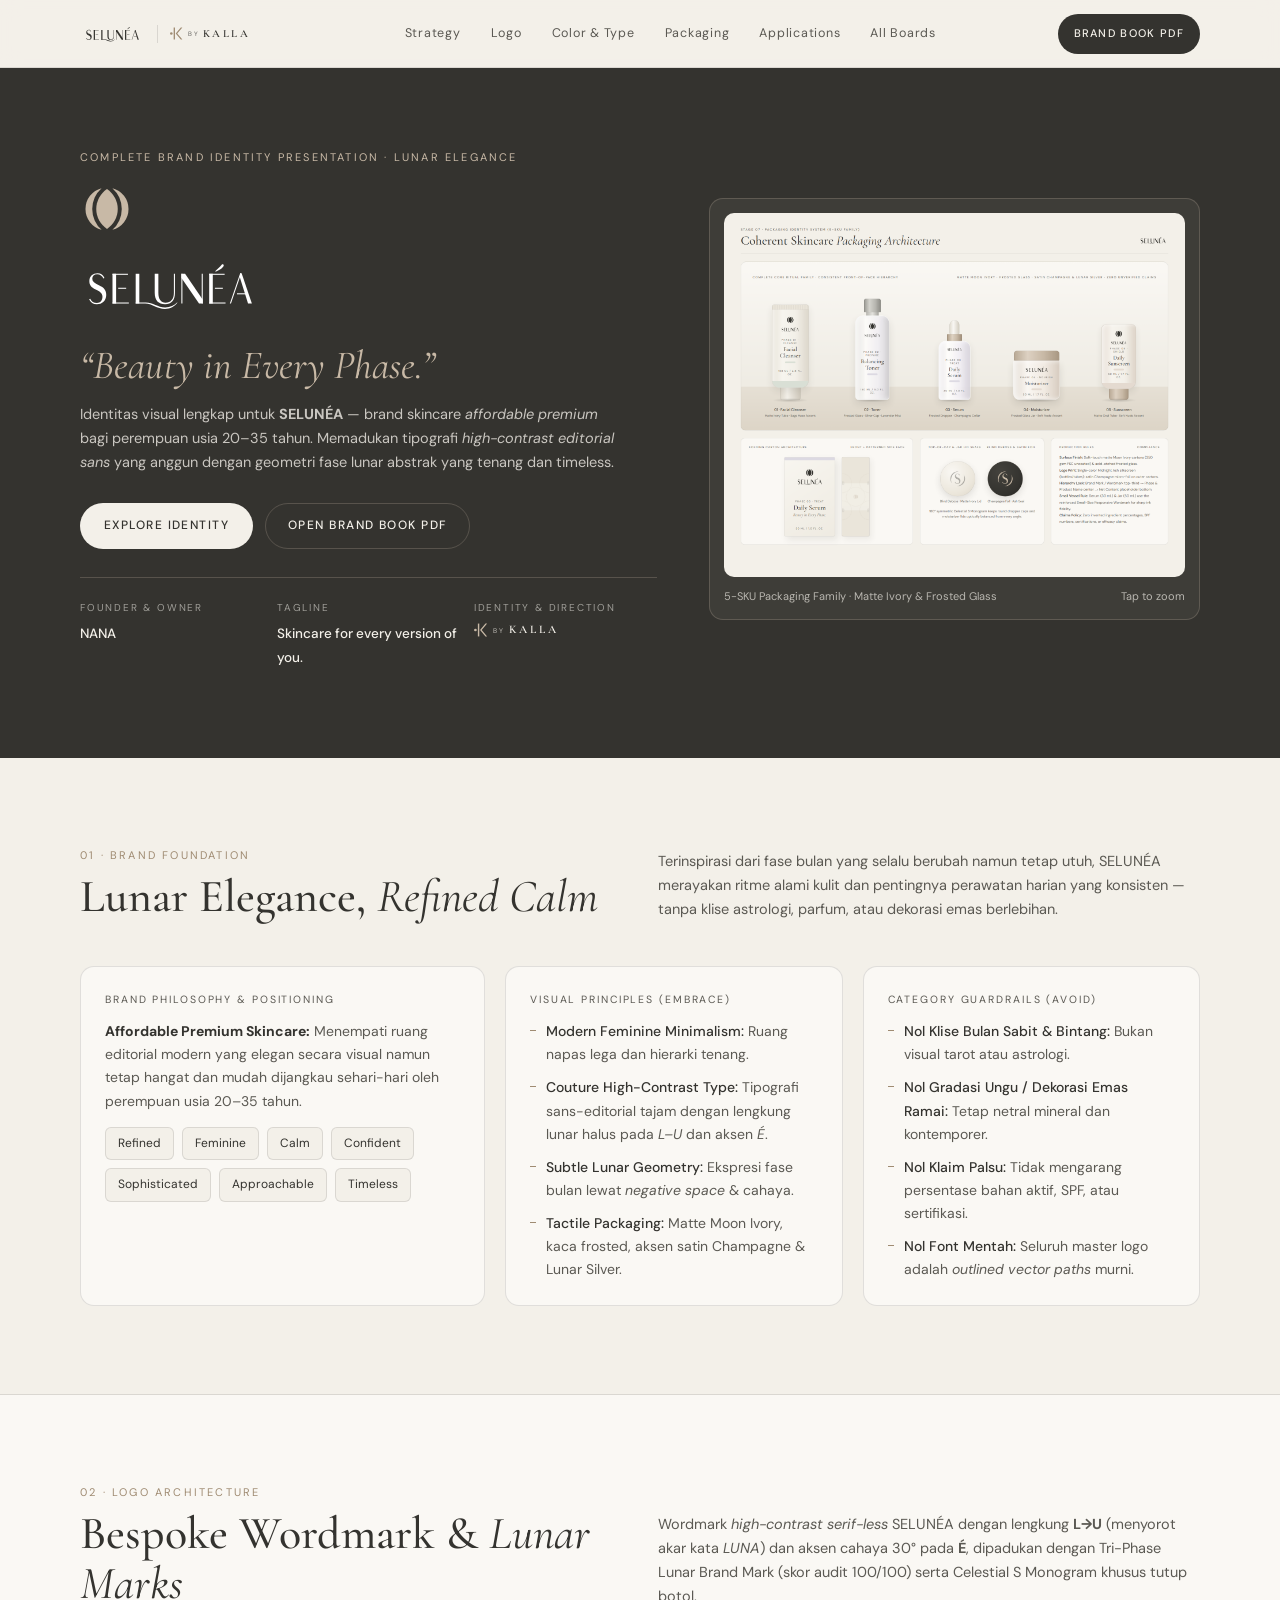
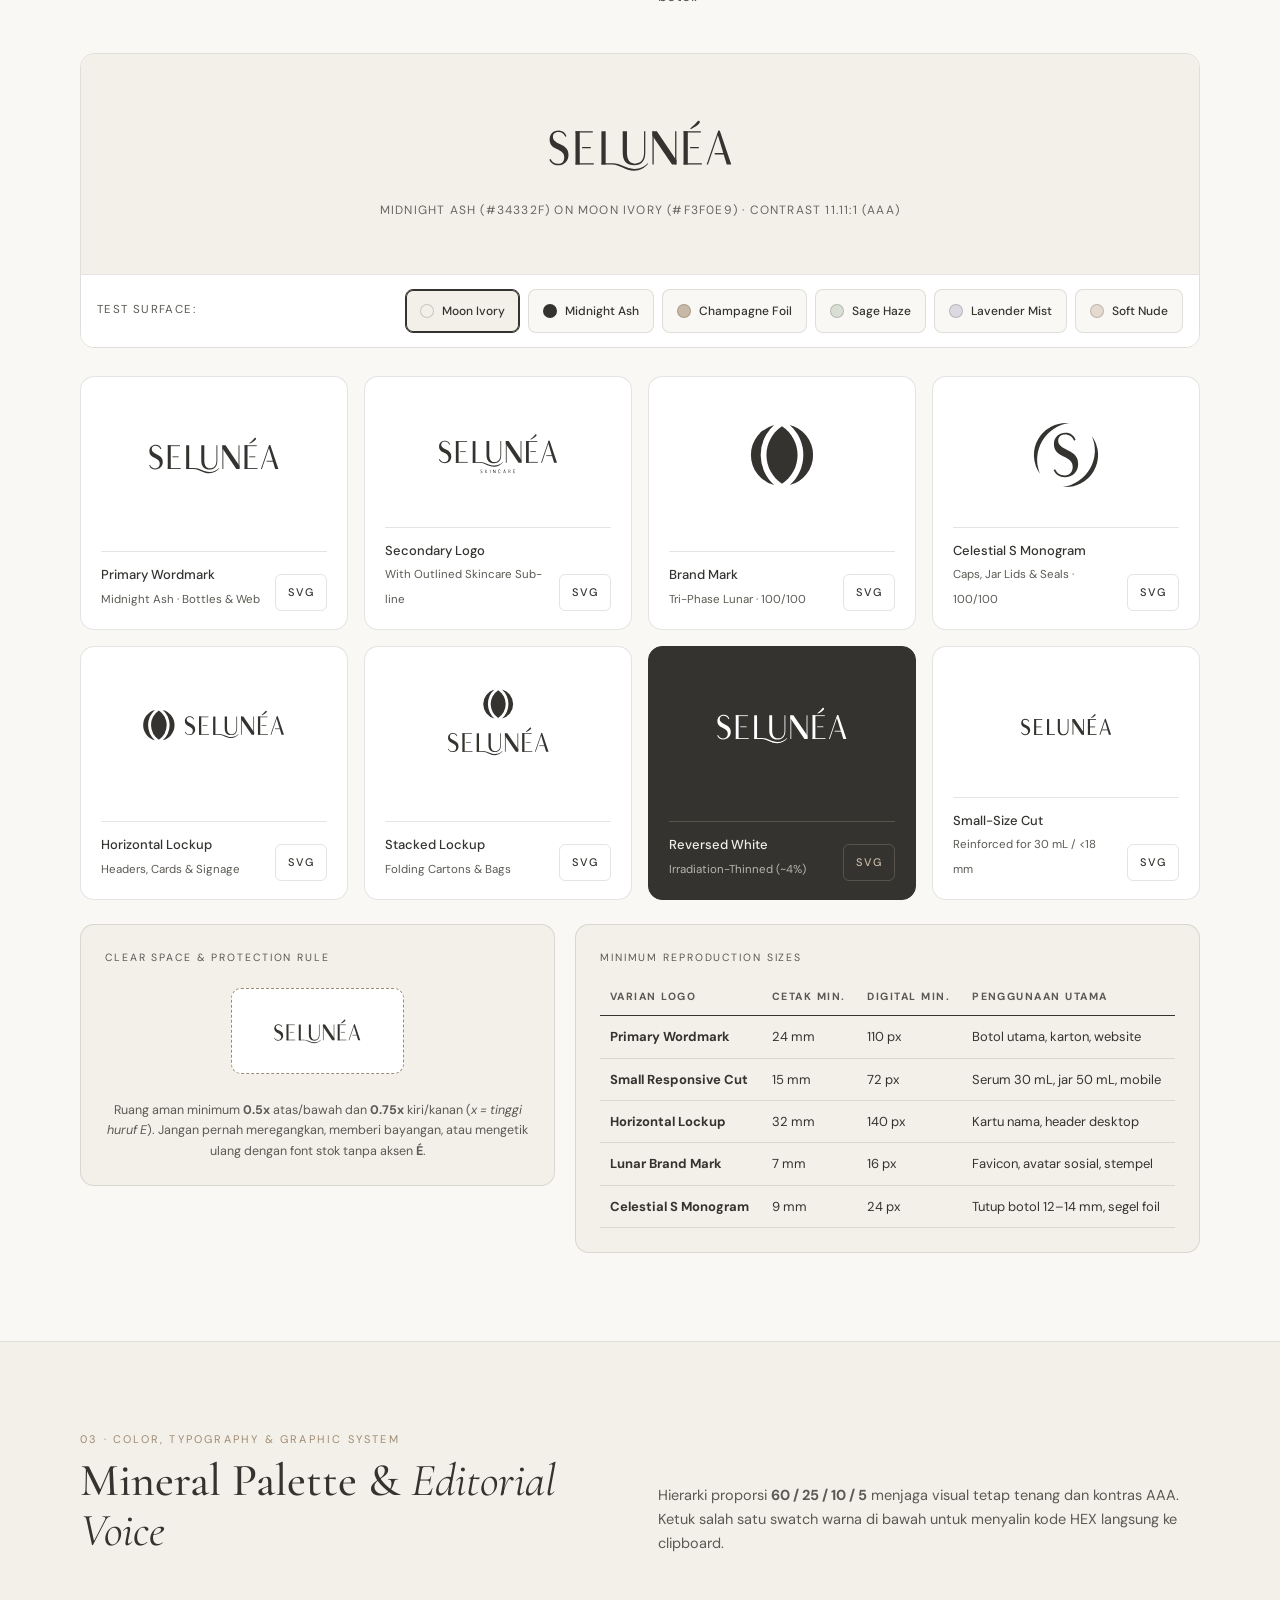
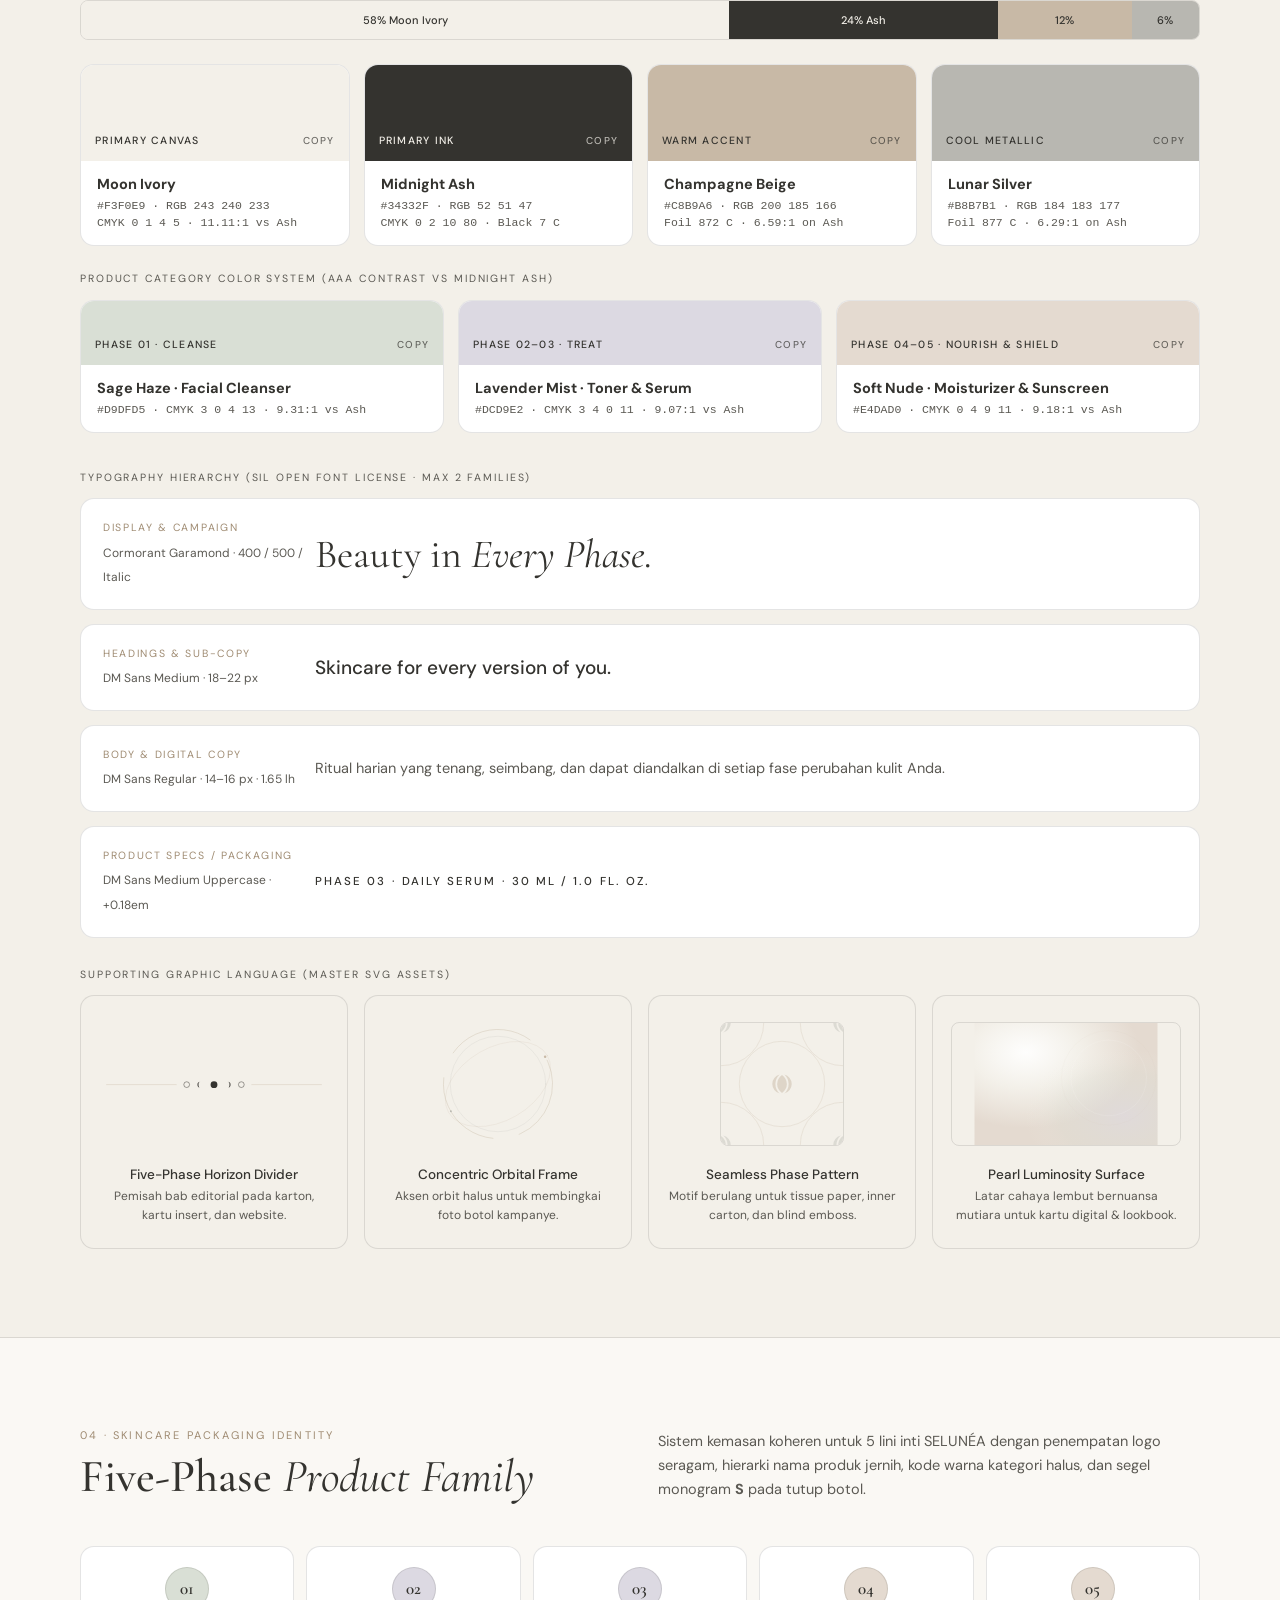
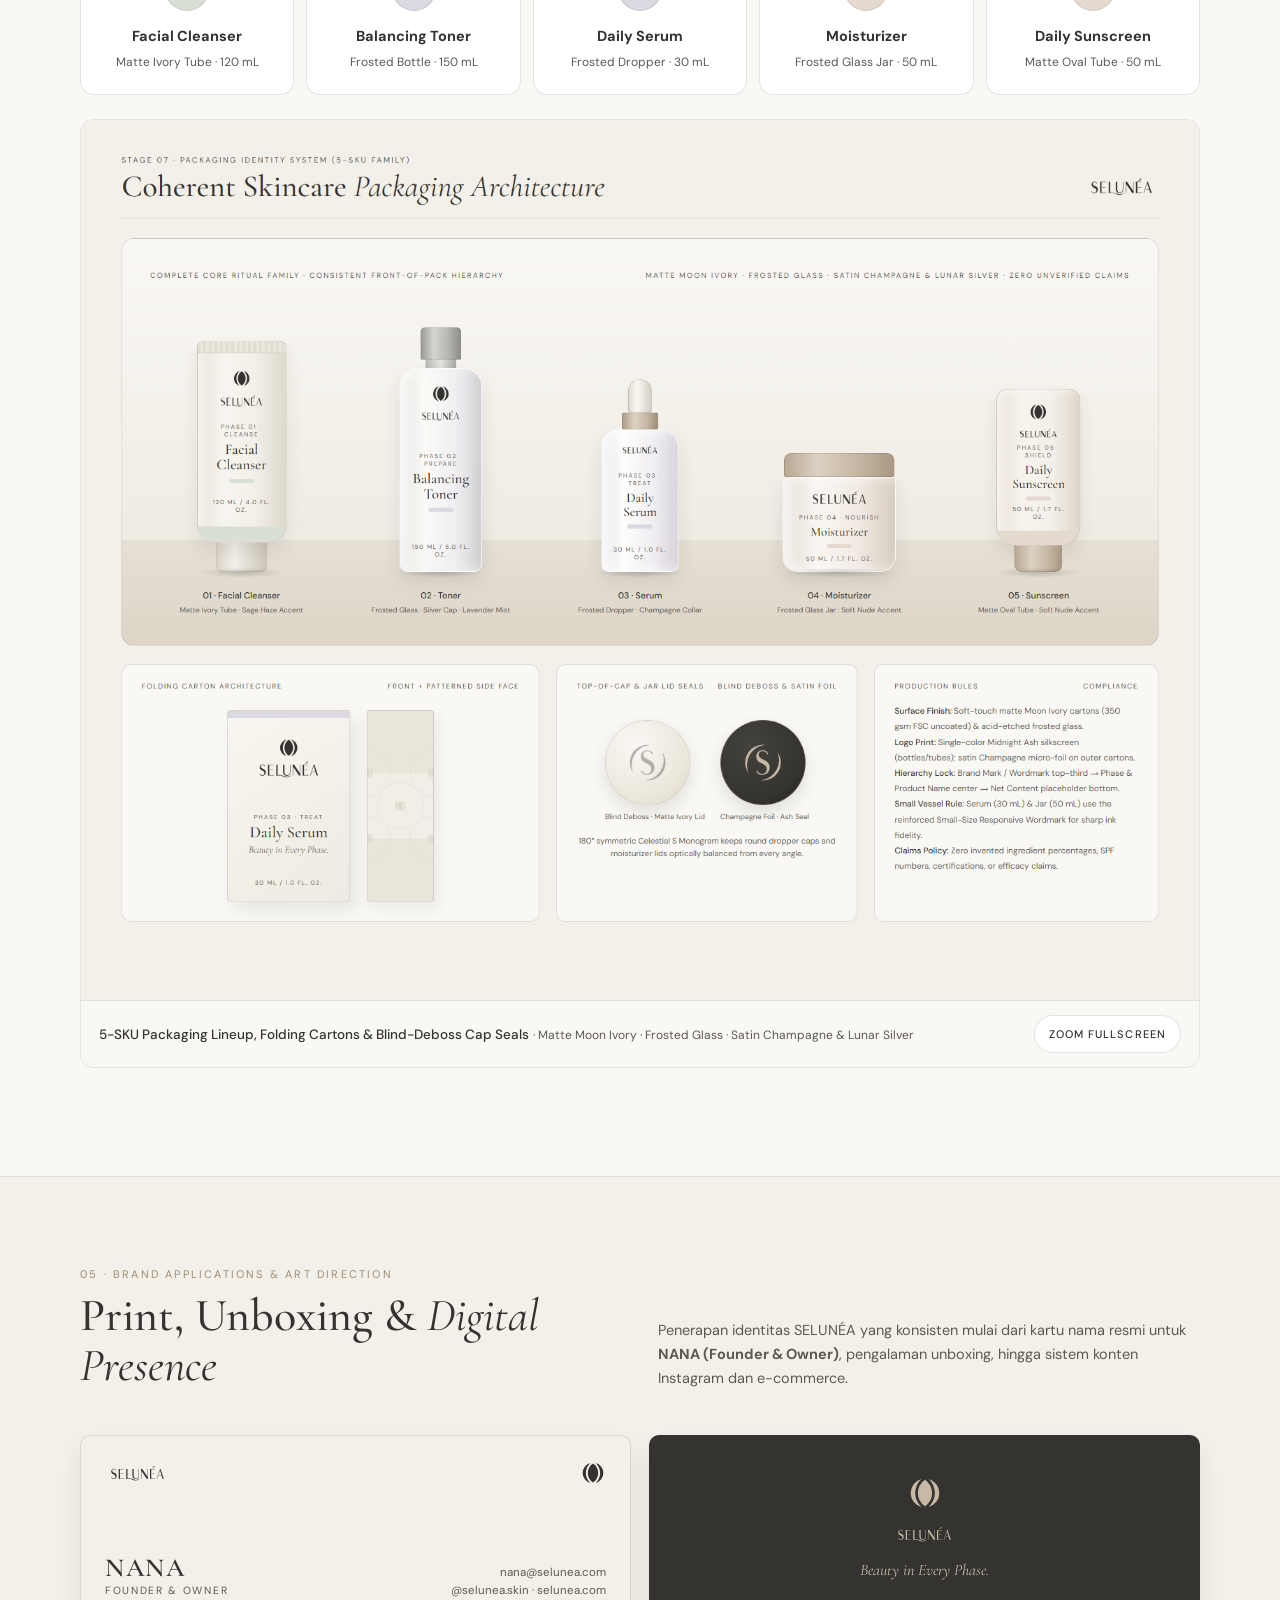
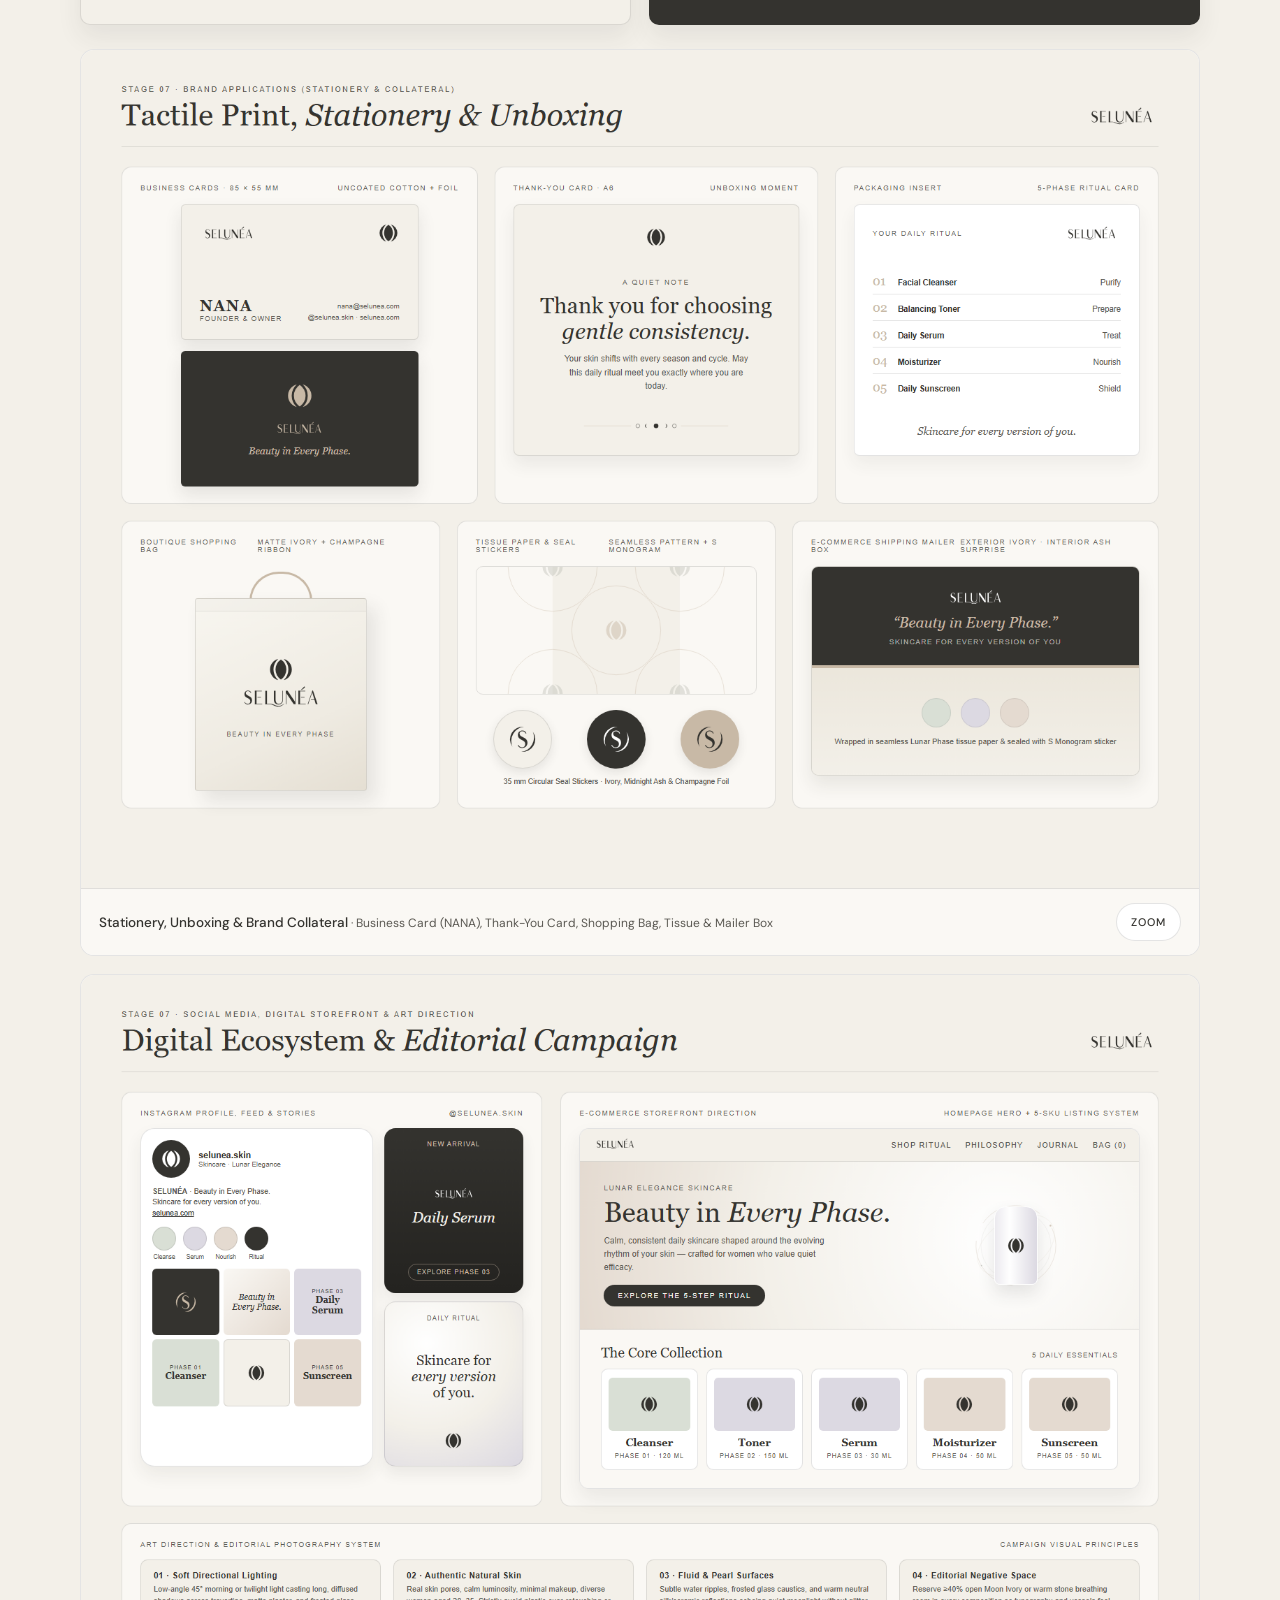
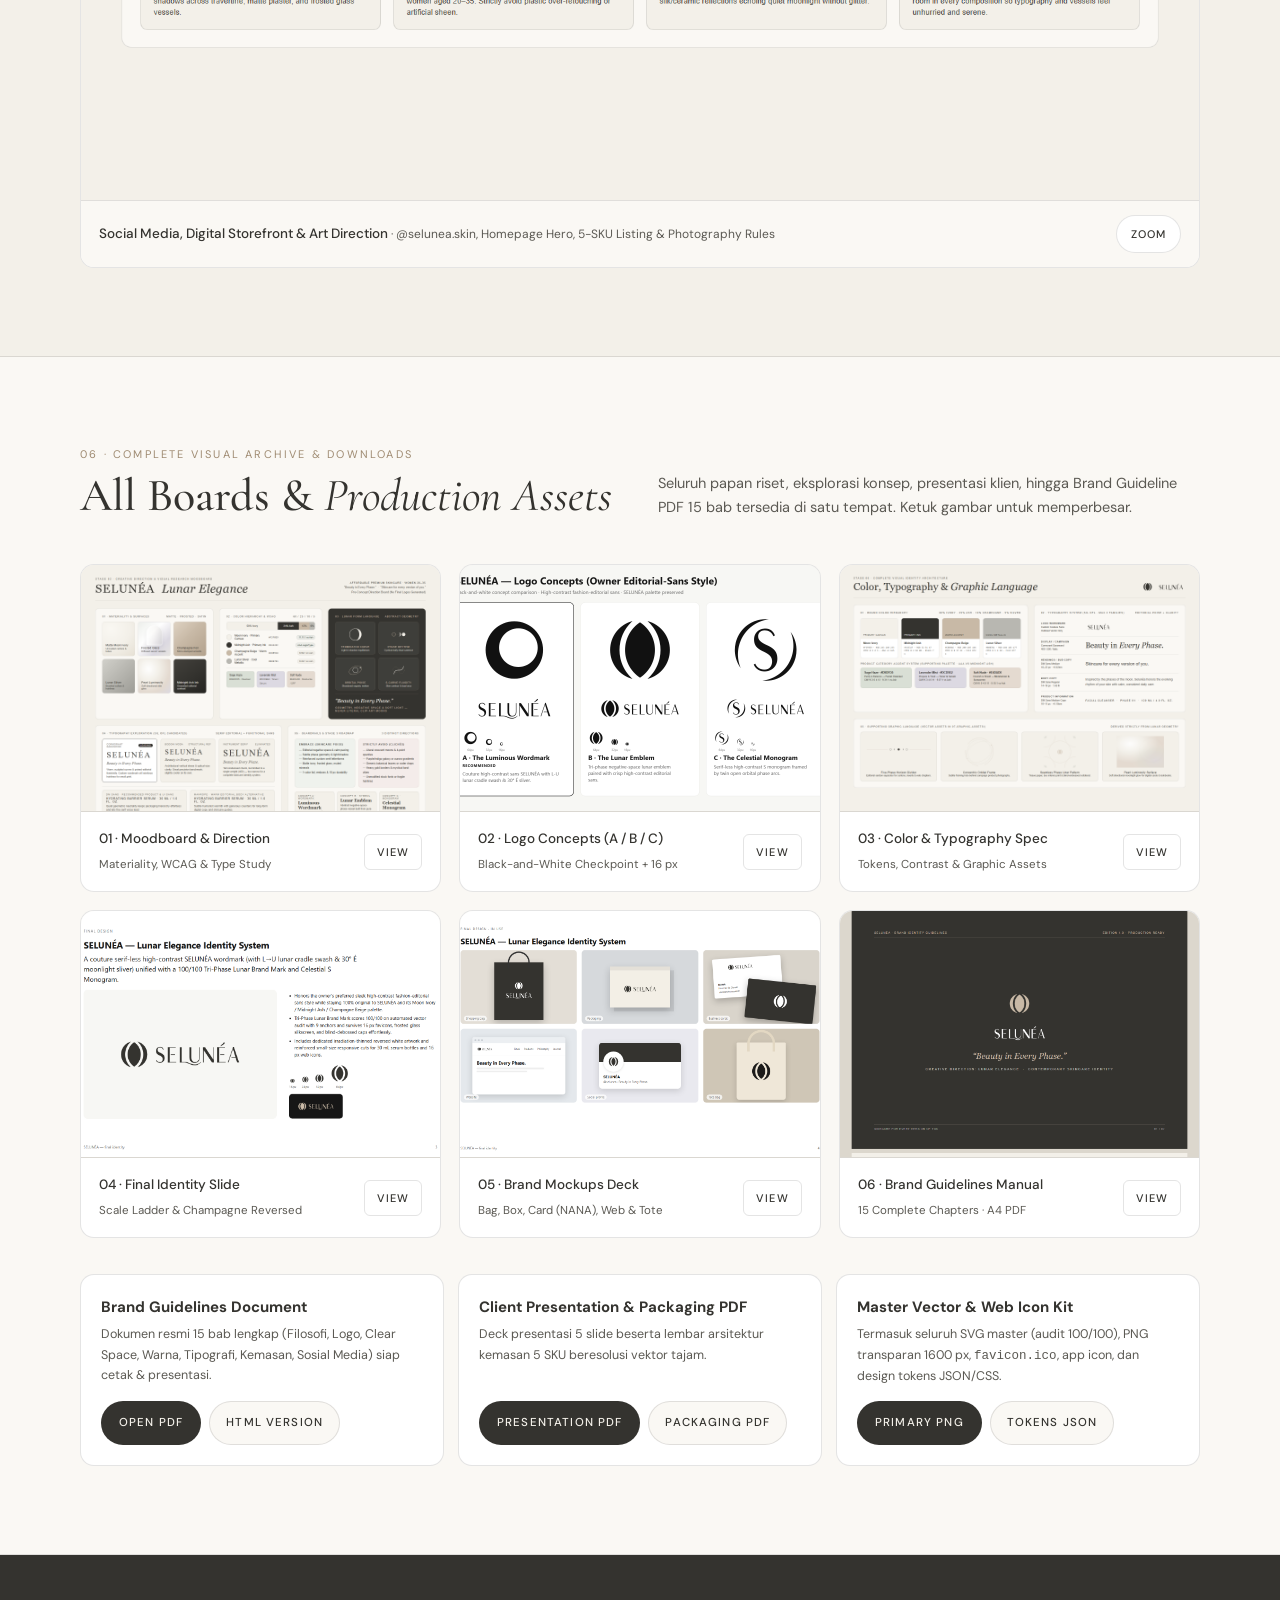
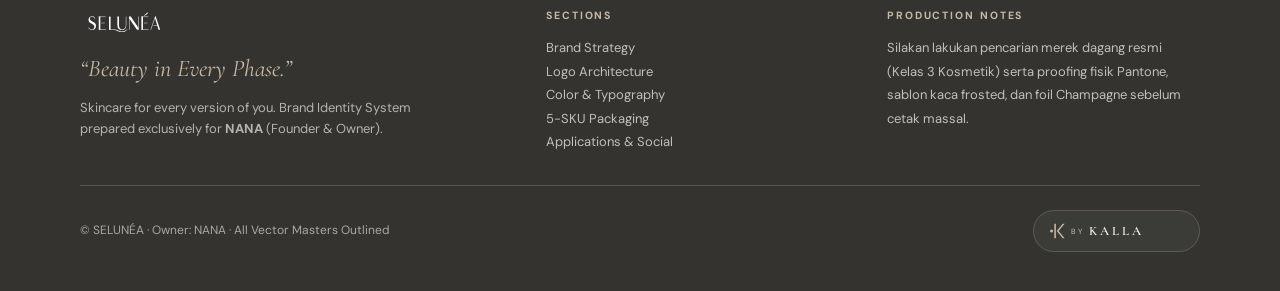
==== index.html @ b3514ddb "Add complete SELUNEA brand identity system and responsive showcase web (by KALLA)" ====
<!DOCTYPE html>
<html lang="id">
<head>
<meta charset="UTF-8" />
<meta name="viewport" content="width=device-width, initial-scale=1.0" />
<title>SELUNÉA — Brand Identity Showcase by KALLA</title>
<meta name="description" content="Complete Brand Identity System for SELUNÉA (Beauty in Every Phase) — Presented for NANA, designed by KALLA." />
<link rel="icon" type="image/svg+xml" href="05-logo-final/web-icons/favicon.svg" />
<link rel="icon" href="05-logo-final/web-icons/favicon.ico" sizes="any" />
<link rel="preconnect" href="https://fonts.googleapis.com" />
<link rel="preconnect" href="https://fonts.gstatic.com" crossorigin />
<link href="https://fonts.googleapis.com/css2?family=Cormorant+Garamond:ital,wght@0,400;0,500;0,600;1,400;1,500&family=DM+Sans:wght@400;500;600&display=swap" rel="stylesheet" />
<style>
  :root {
    --ivory: #F3F0E9;
    --ivory-card: #FAF8F4;
    --ivory-deep: #E8E2D7;
    --ash: #34332F;
    --ash-soft: #5B5953;
    --ash-deep: #242320;
    --champagne: #C8B9A6;
    --champagne-deep: #9F8B72;
    --silver: #B8B7B1;
    --sage: #D9DFD5;
    --lavender: #DCD9E2;
    --nude: #E4DAD0;
    --white: #FFFFFF;
    --line: rgba(52, 51, 47, 0.13);
    --line-dark: rgba(200, 185, 166, 0.24);
    --font-display: 'Cormorant Garamond', Georgia, serif;
    --font-sans: 'DM Sans', -apple-system, BlinkMacSystemFont, sans-serif;
    --radius-sm: 8px;
    --radius-md: 14px;
    --radius-lg: 20px;
    --container: 1200px;
    --nav-h: 60px;
  }

  *, *::before, *::after { box-sizing: border-box; margin: 0; padding: 0; }
  html { scroll-behavior: smooth; scroll-padding-top: calc(var(--nav-h) + 16px); overflow-x: clip; }
  body {
    background: var(--ivory);
    color: var(--ash);
    font-family: var(--font-sans);
    font-size: 15px;
    line-height: 1.65;
    width: 100%;
    max-width: 100vw;
    overflow-x: clip;
    -webkit-font-smoothing: antialiased;
  }
  img, svg { max-width: 100%; display: block; }
  /* Prevent any CSS Grid or Flex child from blowing out 390px mobile viewport width */
  section, header, footer, .wrap, .editorial-panel, .playground, .pg-stage, .board-feature,
  .hero-grid > *, .strategy-grid > *, .arch-grid > *, .gov-grid > *, .color-grid > *,
  .type-stack > *, .gfx-grid > *, .sku-cards > *, .owner-spot > *, .boards-grid > *, .dl-grid > *, .footer-top > * {
    min-width: 0;
  }
  a { color: inherit; text-decoration: none; }
  button { font-family: inherit; cursor: pointer; background: none; border: none; color: inherit; }
  :focus-visible { outline: 2px solid var(--ash); outline-offset: 3px; border-radius: 4px; }
  .dark-surface :focus-visible { outline-color: var(--champagne); }

  .wrap {
    width: 100%;
    max-width: var(--container);
    margin: 0 auto;
    padding: 0 20px;
  }

  /* ---------------- STICKY NAVIGATION (COMPACT & MOBILE-FIRST) ---------------- */
  .topbar {
    position: sticky; top: 0; z-index: 60;
    height: var(--nav-h);
    background: rgba(243, 240, 233, 0.94);
    backdrop-filter: blur(10px);
    -webkit-backdrop-filter: blur(10px);
    border-bottom: 1px solid var(--line);
  }
  .topbar-inner {
    height: 100%;
    display: flex; align-items: center; justify-content: space-between; gap: 12px;
  }
  .brand-lock {
    display: flex; align-items: center; gap: 12px; min-width: 0;
  }
  .nav-wm { height: 22px; width: auto; flex-shrink: 0; }
  .nav-sep { width: 1px; height: 18px; background: var(--line); display: none; }
  .nav-kalla { display: none; align-items: center; }

  .nav-links {
    display: none; align-items: center; gap: 6px;
  }
  .nav-links a {
    font-size: 12.5px; letter-spacing: 0.06em; color: var(--ash-soft);
    padding: 10px 12px; border-radius: 8px; transition: color 0.18s, background 0.18s;
  }
  .nav-links a:hover, .nav-links a.active { color: var(--ash); background: rgba(52,51,47,0.06); }

  .nav-actions { display: flex; align-items: center; gap: 8px; }
  .btn-pdf-sm {
    display: none;
    font-size: 11px; font-weight: 500; letter-spacing: 0.12em; text-transform: uppercase;
    padding: 10px 16px; border-radius: 999px;
    background: var(--ash); color: var(--ivory);
    min-height: 40px; align-items: center;
  }
  .btn-pdf-sm:hover { background: var(--ash-deep); }

  .menu-toggle {
    display: inline-flex; align-items: center; gap: 8px;
    min-height: 44px; min-width: 44px; padding: 0 14px;
    border: 1px solid var(--line); border-radius: 999px;
    background: var(--ivory-card);
    font-size: 12px; font-weight: 500; letter-spacing: 0.1em; text-transform: uppercase;
  }
  .menu-toggle:active { background: var(--ivory-deep); }

  /* Mobile Slide Drawer */
  .mobile-drawer {
    display: none;
    position: fixed; inset: var(--nav-h) 0 0 0; z-index: 55;
    background: rgba(243, 240, 233, 0.98);
    padding: 20px 20px 36px;
    overflow-y: auto;
    border-top: 1px solid var(--line);
  }
  .mobile-drawer.open { display: flex; flex-direction: column; justify-content: space-between; gap: 24px; }
  .drawer-nav { display: flex; flex-direction: column; gap: 6px; }
  .drawer-nav a {
    display: flex; align-items: center; justify-content: space-between;
    min-height: 48px; padding: 12px 14px;
    border-bottom: 1px solid var(--line);
    font-family: var(--font-display); font-size: 24px; font-weight: 500;
  }
  .drawer-nav a span.num {
    font-family: var(--font-sans); font-size: 11px; letter-spacing: 0.16em; color: var(--ash-soft);
  }
  .drawer-foot {
    padding-top: 16px; display: flex; flex-direction: column; gap: 14px;
  }

  /* ---------------- HERO SECTION (EDITORIAL DARK COVER) ---------------- */
  .hero {
    background: var(--ash);
    color: var(--ivory);
    padding: 52px 0 60px;
    position: relative;
    overflow: hidden;
  }
  .hero-grid {
    display: grid; grid-template-columns: 1fr; gap: 36px; align-items: center;
  }
  .hero-kicker {
    font-size: 11px; letter-spacing: 0.2em; text-transform: uppercase;
    color: var(--champagne); margin-bottom: 16px;
  }
  .hero-brand-stack {
    display: flex; flex-direction: column; align-items: flex-start; gap: 16px; margin-bottom: 22px;
  }
  .hero-mark { width: 54px; height: 54px; }
  .hero-wm { height: clamp(40px, 11vw, 68px); width: auto; max-width: 100%; margin-left: -10px; }
  .hero-quote {
    font-family: var(--font-display); font-style: italic; font-weight: 400;
    font-size: clamp(26px, 5vw, 40px); line-height: 1.18; color: var(--champagne);
    margin-bottom: 14px;
  }
  .hero-sub {
    font-size: 14.5px; color: rgba(243, 240, 233, 0.78); max-width: 540px; margin-bottom: 28px;
  }
  .hero-cta-row {
    display: flex; flex-wrap: wrap; gap: 12px; margin-bottom: 28px;
  }
  .btn-primary {
    display: inline-flex; align-items: center; justify-content: center; gap: 8px;
    min-height: 46px; padding: 0 24px; border-radius: 999px;
    background: var(--ivory); color: var(--ash);
    font-size: 12px; font-weight: 500; letter-spacing: 0.12em; text-transform: uppercase;
    transition: transform 0.15s, background 0.15s;
  }
  .btn-primary:hover { background: #FFFFFF; }
  .btn-outline-light {
    display: inline-flex; align-items: center; justify-content: center; gap: 8px;
    min-height: 46px; padding: 0 22px; border-radius: 999px;
    border: 1px solid var(--line-dark); color: var(--ivory);
    font-size: 12px; font-weight: 500; letter-spacing: 0.12em; text-transform: uppercase;
    transition: border-color 0.15s, background 0.15s;
  }
  .btn-outline-light:hover { border-color: var(--champagne); background: rgba(200,185,166,0.08); }

  .hero-meta-bar {
    display: grid; grid-template-columns: 1fr; gap: 14px;
    padding-top: 22px; border-top: 1px solid var(--line-dark);
  }
  .meta-item small {
    display: block; font-size: 10px; letter-spacing: 0.18em; text-transform: uppercase;
    color: rgba(243, 240, 233, 0.56); margin-bottom: 4px;
  }
  .meta-item strong {
    font-size: 13.5px; font-weight: 500; color: var(--ivory);
  }

  .hero-preview-frame {
    background: rgba(243, 240, 233, 0.05);
    border: 1px solid var(--line-dark);
    border-radius: var(--radius-md);
    padding: 14px;
  }
  .hero-preview-frame img {
    width: 100%; height: auto; border-radius: 10px;
  }
  .hero-preview-cap {
    display: flex; justify-content: space-between; align-items: center; gap: 10px;
    margin-top: 10px; font-size: 11px; color: rgba(243,240,233,0.68);
  }

  /* ---------------- SHARED SECTION RHYTHM ---------------- */
  .section {
    padding: 56px 0;
    border-bottom: 1px solid var(--line);
  }
  .section-alt { background: var(--ivory-card); }
  .section-head {
    display: grid; grid-template-columns: 1fr; gap: 14px; margin-bottom: 32px;
  }
  .sec-num {
    font-size: 11px; letter-spacing: 0.2em; text-transform: uppercase; color: var(--champagne-deep);
    margin-bottom: 8px;
  }
  .sec-h2 {
    font-family: var(--font-display); font-weight: 500;
    font-size: clamp(30px, 5vw, 46px); line-height: 1.08;
  }
  .sec-h2 em { font-style: italic; font-weight: 400; }
  .sec-desc { font-size: 14.5px; color: var(--ash-soft); max-width: 600px; }

  /* ---------------- 01. STRATEGY & PHILOSOPHY ---------------- */
  .strategy-grid {
    display: grid; grid-template-columns: 1fr; gap: 20px;
  }
  .editorial-panel {
    background: var(--ivory-card); border: 1px solid var(--line); border-radius: var(--radius-md);
    padding: 24px;
  }
  .section-alt .editorial-panel { background: var(--ivory); }
  .panel-label {
    font-size: 10.5px; letter-spacing: 0.18em; text-transform: uppercase;
    color: var(--ash-soft); margin-bottom: 12px;
  }
  .pillar-list { list-style: none; display: grid; gap: 10px; margin-top: 12px; }
  .pillar-list li {
    padding-left: 16px; position: relative; font-size: 14px; color: var(--ash-soft);
  }
  .pillar-list li::before {
    content: ''; position: absolute; left: 0; top: 10px; width: 6px; height: 1px; background: var(--champagne-deep);
  }
  .pillar-list li b { color: var(--ash); font-weight: 500; }
  .personality-tags {
    display: flex; flex-wrap: wrap; gap: 8px; margin-top: 14px;
  }
  .tag-soft {
    font-size: 12px; padding: 6px 12px; border-radius: 6px;
    background: var(--ivory); border: 1px solid var(--line); color: var(--ash);
  }

  /* ---------------- 02. INTERACTIVE LOGO PLAYGROUND & ARCHITECTURE ---------------- */
  .playground {
    border: 1px solid var(--line); border-radius: var(--radius-md);
    overflow: hidden; margin-bottom: 28px;
  }
  .pg-stage {
    min-height: 220px; padding: 40px 24px;
    display: flex; flex-direction: column; align-items: center; justify-content: center; gap: 18px;
    transition: background-color 0.25s ease;
    background: var(--ivory);
  }
  .pg-svg { height: clamp(44px, 9vw, 76px); width: auto; }
  .pg-caption { font-size: 12px; letter-spacing: 0.1em; text-transform: uppercase; opacity: 0.72; text-align: center; }
  .pg-controls {
    background: var(--white); border-top: 1px solid var(--line);
    padding: 14px 16px; display: flex; flex-wrap: wrap; align-items: center; justify-content: space-between; gap: 12px;
  }
  .pg-swatches { display: flex; flex-wrap: wrap; gap: 8px; }
  .surface-btn {
    display: inline-flex; align-items: center; gap: 8px;
    min-height: 44px; padding: 0 14px; border-radius: 8px;
    border: 1px solid var(--line); font-size: 12px; font-weight: 500;
    background: var(--ivory-card); transition: border-color 0.15s;
  }
  .surface-btn.active { border-color: var(--ash); background: var(--ivory); box-shadow: inset 0 0 0 1px var(--ash); }
  .sw-chip { width: 14px; height: 14px; border-radius: 50%; border: 1px solid rgba(52,51,47,0.22); flex-shrink: 0; }

  .arch-grid {
    display: grid; grid-template-columns: 1fr; gap: 16px; margin-bottom: 24px;
  }
  .arch-card {
    background: var(--white); border: 1px solid var(--line); border-radius: var(--radius-md);
    padding: 24px 20px 18px; display: flex; flex-direction: column; justify-content: space-between; gap: 18px;
    min-width: 0;
  }
  .arch-card.dark { background: var(--ash); border-color: var(--ash); color: var(--ivory); }
  .arch-stage {
    min-height: 108px; display: flex; align-items: center; justify-content: center;
  }
  .arch-svg { max-height: 54px; width: auto; }
  .arch-svg-sq { width: 78px; height: 78px; }
  .arch-svg-tall { max-height: 92px; width: auto; }
  .arch-svg-sm { max-height: 36px; width: auto; }
  .arch-meta {
    display: flex; justify-content: space-between; align-items: flex-end; gap: 10px;
    padding-top: 12px; border-top: 1px solid var(--line);
  }
  .arch-card.dark .arch-meta { border-color: var(--line-dark); }
  .arch-meta strong { display: block; font-size: 13px; font-weight: 500; }
  .arch-meta span { font-size: 11.5px; color: var(--ash-soft); }
  .arch-card.dark .arch-meta span { color: rgba(243,240,233,0.68); }
  .dl-link {
    font-size: 11px; letter-spacing: 0.1em; text-transform: uppercase; font-weight: 500;
    padding: 8px 12px; border-radius: 6px; border: 1px solid var(--line);
    min-height: 36px; display: inline-flex; align-items: center; white-space: nowrap;
  }
  .arch-card.dark .dl-link { border-color: var(--line-dark); color: var(--champagne); }
  .dl-link:hover { background: rgba(52,51,47,0.06); }

  /* Clear space & Min size table */
  .gov-grid { display: grid; grid-template-columns: 1fr; gap: 20px; }
  .table-scroll { width: 100%; max-width: 100%; overflow-x: auto; -webkit-overflow-scrolling: touch; }
  table.spec-table { width: 100%; min-width: 440px; border-collapse: collapse; font-size: 13px; }
  table.spec-table th {
    text-align: left; font-size: 10.5px; letter-spacing: 0.14em; text-transform: uppercase;
    color: var(--ash-soft); padding: 10px 10px; border-bottom: 1px solid var(--ash);
  }
  table.spec-table td { padding: 10px 10px; border-bottom: 1px solid var(--line); }

  /* ---------------- 03. COLOR SYSTEM (CLICK TO COPY) ---------------- */
  .prop-bar {
    display: flex; height: 40px; border-radius: var(--radius-sm); overflow: hidden;
    border: 1px solid var(--line); margin-bottom: 24px; font-size: 11px; font-weight: 500;
  }
  .prop-seg { display: flex; align-items: center; justify-content: center; overflow: hidden; white-space: nowrap; }
  .color-grid { display: grid; grid-template-columns: 1fr; gap: 14px; margin-bottom: 24px; }
  .swatch-btn {
    text-align: left; width: 100%; background: var(--white);
    border: 1px solid var(--line); border-radius: var(--radius-md); overflow: hidden;
    transition: transform 0.15s, border-color 0.15s;
  }
  .swatch-btn:hover { border-color: var(--ash); transform: translateY(-2px); }
  .swatch-head {
    height: 96px; padding: 14px; display: flex; justify-content: space-between; align-items: flex-end;
    font-size: 10.5px; letter-spacing: 0.12em; text-transform: uppercase; font-weight: 500;
  }
  .swatch-body { padding: 14px 16px; }
  .swatch-body strong { display: block; font-size: 14.5px; margin-bottom: 4px; }
  .swatch-code {
    font-family: ui-monospace, SFMono-Regular, Menlo, monospace; font-size: 11.5px;
    color: var(--ash-soft); display: block; line-height: 1.5;
  }
  .copy-hint { font-size: 10px; letter-spacing: 0.12em; text-transform: uppercase; opacity: 0.7; }

  /* ---------------- 04. TYPOGRAPHY & GRAPHIC LANGUAGE ---------------- */
  .type-stack { display: grid; grid-template-columns: 1fr; gap: 14px; margin-bottom: 28px; }
  .type-item {
    background: var(--white); border: 1px solid var(--line); border-radius: var(--radius-md);
    padding: 20px 22px; display: grid; grid-template-columns: 1fr; gap: 12px; align-items: center;
  }
  .type-role small {
    display: block; font-size: 10.5px; letter-spacing: 0.16em; text-transform: uppercase;
    color: var(--champagne-deep); margin-bottom: 3px;
  }
  .type-role span { font-size: 12px; color: var(--ash-soft); }

  .gfx-grid { display: grid; grid-template-columns: 1fr; gap: 16px; }
  .gfx-card {
    background: var(--ivory); border: 1px solid var(--line); border-radius: var(--radius-md);
    padding: 22px 18px; display: flex; flex-direction: column; align-items: center; text-align: center; gap: 14px;
  }
  .gfx-stage { height: 132px; width: 100%; display: flex; align-items: center; justify-content: center; }
  .gfx-divider { width: 100%; max-width: 320px; height: auto; }
  .gfx-sq { width: 124px; height: 124px; }
  .gfx-sq-rad { width: 124px; height: 124px; border-radius: 8px; border: 1px solid var(--line); }
  .gfx-wide { width: 100%; height: 124px; object-fit: cover; border-radius: 8px; border: 1px solid var(--line); }
  .gfx-card h3 { font-size: 13.5px; font-weight: 500; }
  .gfx-card p { font-size: 12px; color: var(--ash-soft); }

  /* ---------------- 05. PACKAGING & APPLICATIONS (BOARD GALLERY + LIGHTBOX) ---------------- */
  .sku-cards { display: grid; grid-template-columns: 1fr; gap: 12px; margin-bottom: 24px; }
  .sku-item {
    background: var(--white); border: 1px solid var(--line); border-radius: var(--radius-md);
    padding: 18px; display: flex; align-items: center; gap: 14px;
  }
  .sku-dot {
    width: 44px; height: 44px; border-radius: 50%; flex-shrink: 0;
    border: 1px solid rgba(52,51,47,0.12); display: flex; align-items: center; justify-content: center;
    font-family: var(--font-display); font-size: 17px; font-weight: 600;
  }
  .sku-item strong { display: block; font-size: 14.5px; }
  .sku-item span { font-size: 12px; color: var(--ash-soft); }

  .board-feature {
    background: var(--white); border: 1px solid var(--line); border-radius: var(--radius-md);
    overflow: hidden; margin-bottom: 20px;
  }
  .board-trigger {
    display: block; width: 100%; text-align: left; padding: 0; position: relative;
  }
  .board-trigger img { width: 100%; height: auto; display: block; }
  .board-bar {
    padding: 14px 18px; border-top: 1px solid var(--line);
    display: flex; flex-wrap: wrap; justify-content: space-between; align-items: center; gap: 10px;
    background: var(--ivory-card);
  }
  .board-bar strong { font-size: 13.5px; font-weight: 500; }
  .board-bar span { font-size: 12px; color: var(--ash-soft); }
  .zoom-pill {
    font-size: 11px; letter-spacing: 0.1em; text-transform: uppercase; font-weight: 500;
    padding: 8px 14px; border-radius: 999px; border: 1px solid var(--line);
    background: var(--white); min-height: 38px; display: inline-flex; align-items: center;
  }

  /* Owner NANA Stationery Spotlight */
  .owner-spot {
    display: grid; grid-template-columns: 1fr; gap: 18px; margin-bottom: 24px;
  }
  .bcard-live {
    border-radius: 10px; padding: 24px; min-height: 190px;
    display: flex; flex-direction: column; justify-content: space-between;
    box-shadow: 0 12px 24px rgba(52,51,47,0.08);
  }
  .bcard-live.ivory { background: var(--ivory); border: 1px solid var(--line); }
  .bcard-live.ash { background: var(--ash); color: var(--ivory); align-items: center; justify-content: center; gap: 12px; text-align: center; }

  /* Full Visual Boards Archive Grid */
  .boards-grid { display: grid; grid-template-columns: 1fr; gap: 18px; }
  .board-thumb {
    background: var(--white); border: 1px solid var(--line); border-radius: var(--radius-md);
    overflow: hidden; display: flex; flex-direction: column;
  }
  .board-thumb-img {
    aspect-ratio: 16 / 11; overflow: hidden; background: var(--ivory);
    border-bottom: 1px solid var(--line);
  }
  .board-thumb-img img {
    width: 100%; height: 100%; object-fit: cover; object-position: top center;
    transition: transform 0.3s ease;
  }
  .board-thumb:hover .board-thumb-img img { transform: scale(1.02); }
  .board-thumb-meta {
    padding: 16px 18px; display: flex; justify-content: space-between; align-items: center; gap: 12px;
  }
  .board-thumb-meta strong { display: block; font-size: 13.5px; font-weight: 500; }
  .board-thumb-meta span { font-size: 11.5px; color: var(--ash-soft); }

  /* Downloads & Handover Bar */
  .dl-grid { display: grid; grid-template-columns: 1fr; gap: 14px; }
  .dl-card {
    background: var(--white); border: 1px solid var(--line); border-radius: var(--radius-md);
    padding: 20px; display: flex; flex-direction: column; justify-content: space-between; gap: 14px;
  }
  .dl-card strong { font-size: 15px; display: block; margin-bottom: 4px; }
  .dl-card p { font-size: 12.5px; color: var(--ash-soft); }
  .dl-btn-row { display: flex; flex-wrap: wrap; gap: 8px; }
  .btn-dark-sm {
    display: inline-flex; align-items: center; justify-content: center;
    min-height: 44px; padding: 0 18px; border-radius: 999px;
    background: var(--ash); color: var(--ivory);
    font-size: 11.5px; font-weight: 500; letter-spacing: 0.1em; text-transform: uppercase;
  }
  .btn-light-sm {
    display: inline-flex; align-items: center; justify-content: center;
    min-height: 44px; padding: 0 16px; border-radius: 999px;
    border: 1px solid var(--line); background: var(--ivory-card); color: var(--ash);
    font-size: 11.5px; font-weight: 500; letter-spacing: 0.1em; text-transform: uppercase;
  }

  /* ---------------- FOOTER (BY KALLA COLOPHON) ---------------- */
  .footer {
    background: var(--ash); color: var(--ivory);
    padding: 52px 0 40px;
  }
  .footer-top {
    display: grid; grid-template-columns: 1fr; gap: 28px;
    padding-bottom: 32px; border-bottom: 1px solid var(--line-dark);
  }
  .footer-quote {
    font-family: var(--font-display); font-style: italic; font-size: 24px; color: var(--champagne);
    margin-top: 12px;
  }
  .footer-col h4 {
    font-size: 10.5px; letter-spacing: 0.18em; text-transform: uppercase;
    color: var(--champagne); margin-bottom: 12px;
  }
  .footer-col p, .footer-col a {
    font-size: 13px; color: rgba(243,240,233,0.74); line-height: 1.8; display: block;
  }
  .footer-col a:hover { color: var(--ivory); }
  .footer-bot {
    padding-top: 24px; display: flex; flex-direction: column; gap: 16px;
    align-items: flex-start; justify-content: space-between;
    font-size: 12px; color: rgba(243,240,233,0.62);
  }
  .kalla-badge {
    display: inline-flex; align-items: center; gap: 10px;
    padding: 10px 16px; border-radius: 999px;
    border: 1px solid var(--line-dark); background: rgba(243,240,233,0.04);
  }

  /* ---------------- LIGHTBOX MODAL ---------------- */
  .lightbox {
    display: none; position: fixed; inset: 0; z-index: 100;
    background: rgba(28, 27, 24, 0.94);
    padding: 16px; flex-direction: column; align-items: center; justify-content: center; gap: 14px;
  }
  .lightbox.open { display: flex; }
  .lb-bar {
    width: 100%; max-width: 1280px; display: flex; justify-content: space-between; align-items: center; gap: 12px;
    color: var(--ivory);
  }
  .lb-title { font-size: 13px; letter-spacing: 0.08em; }
  .lb-close {
    min-width: 44px; min-height: 44px; padding: 0 18px; border-radius: 999px;
    border: 1px solid var(--line-dark); color: var(--ivory);
    font-size: 12px; letter-spacing: 0.12em; text-transform: uppercase;
  }
  .lb-img-wrap {
    max-width: 1280px; max-height: calc(100dvh - 104px); overflow: auto;
    border-radius: 10px; background: var(--ivory);
  }
  .lb-img-wrap img { width: auto; max-width: 100%; height: auto; max-height: calc(100dvh - 108px); object-fit: contain; }

  /* Toast notification for Copy HEX */
  .toast {
    position: fixed; bottom: 20px; left: 50%; transform: translateX(-50%) translateY(16px);
    background: var(--ash); color: var(--ivory); border: 1px solid var(--line-dark);
    padding: 10px 18px; border-radius: 999px; font-size: 12.5px; letter-spacing: 0.06em;
    opacity: 0; pointer-events: none; transition: opacity 0.2s, transform 0.2s; z-index: 90;
  }
  .toast.show { opacity: 1; transform: translateX(-50%) translateY(0); }

  /* ---------------- TABLET BREAKPOINT (>= 640px) ---------------- */
  @media (min-width: 640px) {
    .wrap { padding: 0 32px; }
    .nav-sep, .nav-kalla { display: flex; }
    .hero-meta-bar { grid-template-columns: repeat(3, 1fr); }
    .strategy-grid { grid-template-columns: repeat(2, 1fr); }
    .arch-grid { grid-template-columns: repeat(2, 1fr); }
    .color-grid { grid-template-columns: repeat(2, 1fr); }
    .gfx-grid { grid-template-columns: repeat(2, 1fr); }
    .sku-cards { grid-template-columns: repeat(2, 1fr); }
    .owner-spot { grid-template-columns: repeat(2, 1fr); }
    .boards-grid { grid-template-columns: repeat(2, 1fr); }
    .dl-grid { grid-template-columns: repeat(2, 1fr); }
    .type-item { grid-template-columns: 200px 1fr; }
    .footer-top { grid-template-columns: 1.4fr 1fr 1fr; }
    .footer-bot { flex-direction: row; align-items: center; }
  }

  /* ---------------- DESKTOP BREAKPOINT (>= 1024px) ---------------- */
  @media (min-width: 1024px) {
    :root { --nav-h: 68px; }
    .wrap { padding: 0 40px; }
    .nav-links { display: flex; }
    .btn-pdf-sm { display: inline-flex; }
    .menu-toggle { display: none; }
    .hero { padding: 80px 0 88px; }
    .hero-grid { grid-template-columns: 1.08fr 0.92fr; gap: 52px; }
    .section { padding: 88px 0; }
    .section-head { grid-template-columns: 1fr 1fr; align-items: end; gap: 36px; margin-bottom: 44px; }
    .strategy-grid { grid-template-columns: 1.2fr 1fr 1fr; }
    .arch-grid { grid-template-columns: repeat(4, 1fr); }
    .gov-grid { grid-template-columns: 0.95fr 1.25fr; align-items: start; }
    .color-grid { grid-template-columns: repeat(4, 1fr); }
    .color-grid.sku-3 { grid-template-columns: repeat(3, 1fr); }
    .gfx-grid { grid-template-columns: repeat(4, 1fr); }
    .sku-cards { grid-template-columns: repeat(5, 1fr); }
    .sku-item { flex-direction: column; text-align: center; padding: 20px 14px; }
    .boards-grid { grid-template-columns: repeat(3, 1fr); }
    .dl-grid { grid-template-columns: repeat(3, 1fr); }
  }
</style>
</head>
<body>

  <!-- STICKY HEADER -->
  <header class="topbar">
    <div class="wrap topbar-inner">
      <a href="#top" class="brand-lock" aria-label="SELUNÉA Home">
        <svg class="nav-wm" xmlns="http://www.w3.org/2000/svg" viewBox="0 0 755 256" role="img">
  <g id="wordmark" fill="#34332F">
    <path d="M 129.7 98.24 L 125.67 100.37 C 121.41 90.51 113.35 84.46 102.15 84.46 C 90.28 84.46 84 91.63 84 100.82 C 84 111.34 92.52 117.84 108.87 125.23 C 128.36 134.19 136.42 144.05 136.42 161.52 C 136.42 182.8 120.74 196.46 101.25 196.46 C 87.36 196.46 76.84 189.3 71.91 177.65 L 76.16 175.41 C 80.42 185.71 89.16 191.54 101.48 191.54 C 114.24 191.54 122.08 182.58 122.08 168.91 C 122.08 156.14 113.57 148.98 96.77 141.36 C 79.52 133.52 72.8 124.11 72.8 109.33 C 72.8 90.74 86.47 79.54 103.72 79.54 C 116.48 79.54 125.44 86.48 129.7 98.24 Z"/>
    <path d="M 159.94 82 L 174.28 82 L 174.28 194 L 159.94 194 Z"/>
    <path d="M 159.94 82 L 218.18 82 L 218.18 86.14 L 159.94 86.14 Z"/>
    <path d="M 159.94 189.86 L 221.54 189.86 L 221.54 194 L 159.94 194 Z"/>
    <path d="M 182.12 134.64 L 211.46 134.64 L 211.46 138.78 L 182.12 138.78 Z"/>
    <path d="M 247.3 82 L 261.64 82 L 261.64 194 L 247.3 194 Z"/>
    <path d="M 247.3 189.86 L 285.38 189.86 C 312.26 189.86 330.18 208.56 358.18 208.56 C 377.78 208.56 392.9 200.5 402.98 189.74 L 404.55 191.31 C 393.46 204.3 377.78 214.69 357.62 214.69 C 327.38 214.69 308.34 194 283.14 194 L 247.3 194 Z"/>
    <path d="M 318.98 82 L 333.32 82 L 333.32 153.68 C 333.32 177.2 342.84 190.86 359.86 190.86 C 379.68 190.86 390.88 177.76 390.88 153.68 L 390.88 82 L 395.14 82 L 395.14 153.68 C 395.14 182.8 381.7 196.46 358.18 196.46 C 332.98 196.46 318.98 183.36 318.98 153.68 Z"/>
    <path d="M 419.22 82 L 423.48 82 L 423.48 194 L 419.22 194 Z"/>
    <path d="M 495.6 82 L 499.86 82 L 499.86 194 L 495.6 194 Z"/>
    <path d="M 419.22 82 L 434 82 L 499.86 179.44 L 499.86 194 L 485.08 194 L 419.22 96.56 Z"/>
    <path d="M 523.94 82 L 538.28 82 L 538.28 194 L 523.94 194 Z"/>
    <path d="M 523.94 82 L 582.18 82 L 582.18 86.14 L 523.94 86.14 Z"/>
    <path d="M 523.94 189.86 L 585.54 189.86 L 585.54 194 L 523.94 194 Z"/>
    <path d="M 546.12 134.64 L 575.46 134.64 L 575.46 138.78 L 546.12 138.78 Z"/>
    <path d="M 547.46 71.36 C 555.3 64.98 563.7 57.58 570.98 48.4 C 573.67 45.04 578.6 46.38 578.82 50.86 C 579.04 55.79 566.05 67.22 549.92 73.71 C 547.68 74.61 545.89 72.82 547.46 71.36 Z"/>
    <path d="M 640.76 80.21 L 644.79 80.21 L 606.31 194 L 601.78 194 Z"/>
    <path d="M 640.76 80.21 L 646.13 80.21 L 684.66 194 L 669.4 194 L 639.19 93.65 Z"/>
    <path d="M 628.9 155.36 L 662.25 155.36 L 662.25 159.62 L 628.9 159.62 Z"/>
  </g>
</svg>
        <span class="nav-sep" aria-hidden="true"></span>
        <span class="nav-kalla"><svg xmlns="http://www.w3.org/2000/svg" viewBox="0 0 186 28" width="112.9" height="17" class="kalla-svg" role="img" aria-label="by KALLA">
  <!-- Minimalist Kalla emblem: poised open architectural K-diamond -->
  <g fill="#9F8B72">
    <path d="M 6 4 L 8.2 4 L 8.2 24 L 6 24 Z"/>
    <path d="M 9.4 14 L 17.8 4 L 20.4 4 L 12.0 14 L 20.4 24 L 17.8 24 Z"/>
    <circle cx="2.2" cy="14" r="2.1"/>
  </g>
  <!-- Crisp editorial label -->
  <text x="30" y="18.5" fill="#34332F" font-family="'DM Sans', sans-serif" font-size="10.5" letter-spacing="2.4" opacity="0.72">BY</text>
  <text x="54" y="19" fill="#34332F" font-family="'Cormorant Garamond', Georgia, serif" font-size="18" font-weight="600" letter-spacing="4.2">KALLA</text>
</svg></span>
      </a>

      <nav class="nav-links" aria-label="Navigasi Utama">
        <a href="#strategy">Strategy</a>
        <a href="#logo-system">Logo</a>
        <a href="#color-type">Color &amp; Type</a>
        <a href="#packaging">Packaging</a>
        <a href="#applications">Applications</a>
        <a href="#boards">All Boards</a>
      </nav>

      <div class="nav-actions">
        <a href="10-brand-guidelines/selunea-brand-guidelines.pdf" target="_blank" class="btn-pdf-sm">Brand Book PDF</a>
        <button type="button" class="menu-toggle" id="menuBtn" aria-expanded="false" aria-controls="mobileDrawer">
          <span>Menu</span>
          <svg width="16" height="12" viewBox="0 0 16 12" fill="none" aria-hidden="true">
            <path d="M1 1.5H15M1 6H15M1 10.5H15" stroke="currentColor" stroke-width="1.5" stroke-linecap="round"/>
          </svg>
        </button>
      </div>
    </div>
  </header>

  <!-- MOBILE NAVIGATION DRAWER -->
  <div class="mobile-drawer" id="mobileDrawer" aria-hidden="true">
    <nav class="drawer-nav" aria-label="Navigasi Mobile">
      <a href="#strategy">Brand Strategy <span class="num">01</span></a>
      <a href="#logo-system">Logo Architecture <span class="num">02</span></a>
      <a href="#color-type">Color &amp; Typography <span class="num">03</span></a>
      <a href="#packaging">5-SKU Packaging <span class="num">04</span></a>
      <a href="#applications">Brand Applications <span class="num">05</span></a>
      <a href="#boards">Visual Boards &amp; PDF <span class="num">06</span></a>
    </nav>
    <div class="drawer-foot">
      <a href="10-brand-guidelines/selunea-brand-guidelines.pdf" target="_blank" class="btn-dark-sm" style="width:100%;">Open Brand Guidelines PDF</a>
      <div style="display:flex;justify-content:space-between;align-items:center;padding-top:6px;">
        <span style="font-size:11.5px;color:var(--ash-soft);">Presented for <b>NANA</b></span>
        <svg xmlns="http://www.w3.org/2000/svg" viewBox="0 0 186 28" width="112.9" height="17" class="kalla-svg" role="img" aria-label="by KALLA">
  <!-- Minimalist Kalla emblem: poised open architectural K-diamond -->
  <g fill="#9F8B72">
    <path d="M 6 4 L 8.2 4 L 8.2 24 L 6 24 Z"/>
    <path d="M 9.4 14 L 17.8 4 L 20.4 4 L 12.0 14 L 20.4 24 L 17.8 24 Z"/>
    <circle cx="2.2" cy="14" r="2.1"/>
  </g>
  <!-- Crisp editorial label -->
  <text x="30" y="18.5" fill="#34332F" font-family="'DM Sans', sans-serif" font-size="10.5" letter-spacing="2.4" opacity="0.72">BY</text>
  <text x="54" y="19" fill="#34332F" font-family="'Cormorant Garamond', Georgia, serif" font-size="18" font-weight="600" letter-spacing="4.2">KALLA</text>
</svg>
      </div>
    </div>
  </div>

  <!-- HERO COVER -->
  <section class="hero dark-surface" id="top">
    <div class="wrap hero-grid">
      <div>
        <div class="hero-kicker">Complete Brand Identity Presentation · Lunar Elegance</div>
        <div class="hero-brand-stack">
          <svg class="hero-mark" xmlns="http://www.w3.org/2000/svg" viewBox="0 0 256 256" role="img">
  <g id="symbol" fill="#C8B9A6">
    <path d="M 102.39 29.27 A 102 102 0 0 0 102.39 226.73 A 132 132 0 0 1 102.39 29.27 Z"/>
    <path d="M 128 33.53 A 113 113 0 0 0 128 222.47 A 113 113 0 0 0 128 33.53 Z"/>
    <path d="M 153.61 29.27 A 102 102 0 0 1 153.61 226.73 A 132 132 0 0 0 153.61 29.27 Z"/>
  </g>
</svg>
          <svg class="hero-wm" xmlns="http://www.w3.org/2000/svg" viewBox="0 0 755 256" role="img">
  <g id="wordmark" fill="#FFFFFF">
    <path d="M 129.7 98.24 L 125.78 100.23 C 121.41 90.29 113.35 84.16 102.15 84.16 C 90.28 84.16 83.86 91.49 83.86 100.82 C 83.86 111.34 92.52 117.84 108.87 125.23 C 128.36 134.19 136.42 144.05 136.42 161.52 C 136.42 182.8 120.74 196.46 101.25 196.46 C 87.36 196.46 76.84 189.3 71.91 177.65 L 76.05 175.55 C 80.42 185.94 89.16 191.84 101.48 191.84 C 114.24 191.84 122.22 182.69 122.22 168.91 C 122.22 156.14 113.57 148.98 96.77 141.36 C 79.52 133.52 72.8 124.11 72.8 109.33 C 72.8 90.74 86.47 79.54 103.72 79.54 C 116.48 79.54 125.44 86.48 129.7 98.24 Z"/>
    <path d="M 159.94 82 L 173.6 82 L 173.6 194 L 159.94 194 Z"/>
    <path d="M 159.94 82 L 218.18 82 L 218.18 85.86 L 159.94 85.86 Z"/>
    <path d="M 159.94 190.14 L 221.54 190.14 L 221.54 194 L 159.94 194 Z"/>
    <path d="M 181.44 134.64 L 211.46 134.64 L 211.46 138.5 L 181.44 138.5 Z"/>
    <path d="M 247.3 82 L 260.96 82 L 260.96 194 L 247.3 194 Z"/>
    <path d="M 247.3 190.14 L 285.38 190.14 C 312.26 190.14 330.18 208.56 358.18 208.56 C 377.78 208.56 392.9 200.5 402.98 189.74 L 404.55 191.2 C 393.46 204.3 377.78 214.38 357.62 214.38 C 327.38 214.38 308.34 194 283.14 194 L 247.3 194 Z"/>
    <path d="M 318.98 82 L 332.64 82 L 332.64 153.68 C 332.64 177.2 342.16 191.14 359.86 191.14 C 379.96 191.14 391.16 177.76 391.16 153.68 L 391.16 82 L 395.14 82 L 395.14 153.68 C 395.14 182.8 381.7 196.46 358.18 196.46 C 332.98 196.46 318.98 183.36 318.98 153.68 Z"/>
    <path d="M 419.22 82 L 423.2 82 L 423.2 194 L 419.22 194 Z"/>
    <path d="M 495.88 82 L 499.86 82 L 499.86 194 L 495.88 194 Z"/>
    <path d="M 419.22 82 L 433.33 82 L 499.86 179.44 L 499.86 194 L 485.75 194 L 419.22 96.56 Z"/>
    <path d="M 523.94 82 L 537.6 82 L 537.6 194 L 523.94 194 Z"/>
    <path d="M 523.94 82 L 582.18 82 L 582.18 85.86 L 523.94 85.86 Z"/>
    <path d="M 523.94 190.14 L 585.54 190.14 L 585.54 194 L 523.94 194 Z"/>
    <path d="M 545.44 134.64 L 575.46 134.64 L 575.46 138.5 L 545.44 138.5 Z"/>
    <path d="M 547.46 71.36 C 555.3 64.98 563.7 57.58 570.98 48.4 C 573.67 45.04 578.6 46.38 578.82 50.86 C 579.04 55.79 566.05 67.22 549.92 73.71 C 547.68 74.61 545.89 72.82 547.46 71.36 Z"/>
    <path d="M 640.76 80.21 L 644.79 80.21 L 606.01 194 L 601.78 194 Z"/>
    <path d="M 640.76 80.21 L 646.13 80.21 L 684.66 194 L 670.12 194 L 639.19 93.65 Z"/>
    <path d="M 628.7 155.36 L 662.69 155.36 L 662.69 159.34 L 628.7 159.34 Z"/>
  </g>
</svg>
        </div>
        <p class="hero-quote">“Beauty in Every Phase.”</p>
        <p class="hero-sub">
          Identitas visual lengkap untuk <strong>SELUNÉA</strong> — brand skincare <em>affordable premium</em> bagi perempuan usia 20–35 tahun. Memadukan tipografi <em>high-contrast editorial sans</em> yang anggun dengan geometri fase lunar abstrak yang tenang dan timeless.
        </p>
        <div class="hero-cta-row">
          <a href="#logo-system" class="btn-primary">Explore Identity</a>
          <a href="10-brand-guidelines/selunea-brand-guidelines.pdf" target="_blank" class="btn-outline-light">Open Brand Book PDF</a>
        </div>
        <div class="hero-meta-bar">
          <div class="meta-item">
            <small>Founder &amp; Owner</small>
            <strong>NANA</strong>
          </div>
          <div class="meta-item">
            <small>Tagline</small>
            <strong>Skincare for every version of you.</strong>
          </div>
          <div class="meta-item">
            <small>Identity &amp; Direction</small>
            <div style="margin-top:2px;"><svg xmlns="http://www.w3.org/2000/svg" viewBox="0 0 186 28" width="119.6" height="18" class="kalla-svg" role="img" aria-label="by KALLA">
  <!-- Minimalist Kalla emblem: poised open architectural K-diamond -->
  <g fill="#C8B9A6">
    <path d="M 6 4 L 8.2 4 L 8.2 24 L 6 24 Z"/>
    <path d="M 9.4 14 L 17.8 4 L 20.4 4 L 12.0 14 L 20.4 24 L 17.8 24 Z"/>
    <circle cx="2.2" cy="14" r="2.1"/>
  </g>
  <!-- Crisp editorial label -->
  <text x="30" y="18.5" fill="#F3F0E9" font-family="'DM Sans', sans-serif" font-size="10.5" letter-spacing="2.4" opacity="0.72">BY</text>
  <text x="54" y="19" fill="#F3F0E9" font-family="'Cormorant Garamond', Georgia, serif" font-size="18" font-weight="600" letter-spacing="4.2">KALLA</text>
</svg></div>
          </div>
        </div>
      </div>

      <div class="hero-preview-frame">
        <button type="button" class="board-trigger" data-lightbox="08-packaging/01-skincare-packaging-family.png" data-caption="SELUNÉA — Complete 5-SKU Skincare Packaging Architecture">
          <img src="08-packaging/01-skincare-packaging-family.png" alt="SELUNÉA 5-SKU Skincare Packaging Family" fetchpriority="high" width="1600" height="1260" />
        </button>
        <div class="hero-preview-cap">
          <span>5-SKU Packaging Family · Matte Ivory &amp; Frosted Glass</span>
          <span>Tap to zoom</span>
        </div>
      </div>
    </div>
  </section>

  <!-- 01 · BRAND STRATEGY & PHILOSOPHY -->
  <section class="section" id="strategy">
    <div class="wrap">
      <div class="section-head">
        <div>
          <div class="sec-num">01 · Brand Foundation</div>
          <h2 class="sec-h2">Lunar Elegance, <em>Refined Calm</em></h2>
        </div>
        <p class="sec-desc">
          Terinspirasi dari fase bulan yang selalu berubah namun tetap utuh, SELUNÉA merayakan ritme alami kulit dan pentingnya perawatan harian yang konsisten — tanpa klise astrologi, parfum, atau dekorasi emas berlebihan.
        </p>
      </div>

      <div class="strategy-grid">
        <div class="editorial-panel">
          <div class="panel-label">Brand Philosophy &amp; Positioning</div>
          <p style="font-size:14px;color:var(--ash-soft);margin-bottom:12px;">
            <strong style="color:var(--ash);">Affordable Premium Skincare:</strong> Menempati ruang editorial modern yang elegan secara visual namun tetap hangat dan mudah dijangkau sehari-hari oleh perempuan usia 20–35 tahun.
          </p>
          <div class="personality-tags">
            <span class="tag-soft">Refined</span>
            <span class="tag-soft">Feminine</span>
            <span class="tag-soft">Calm</span>
            <span class="tag-soft">Confident</span>
            <span class="tag-soft">Sophisticated</span>
            <span class="tag-soft">Approachable</span>
            <span class="tag-soft">Timeless</span>
          </div>
        </div>

        <div class="editorial-panel">
          <div class="panel-label">Visual Principles (Embrace)</div>
          <ul class="pillar-list">
            <li><b>Modern Feminine Minimalism:</b> Ruang napas lega dan hierarki tenang.</li>
            <li><b>Couture High-Contrast Type:</b> Tipografi sans-editorial tajam dengan lengkung lunar halus pada <em>L–U</em> dan aksen <em>É</em>.</li>
            <li><b>Subtle Lunar Geometry:</b> Ekspresi fase bulan lewat <em>negative space</em> &amp; cahaya.</li>
            <li><b>Tactile Packaging:</b> Matte Moon Ivory, kaca frosted, aksen satin Champagne &amp; Lunar Silver.</li>
          </ul>
        </div>

        <div class="editorial-panel">
          <div class="panel-label">Category Guardrails (Avoid)</div>
          <ul class="pillar-list">
            <li><b>Nol Klise Bulan Sabit &amp; Bintang:</b> Bukan visual tarot atau astrologi.</li>
            <li><b>Nol Gradasi Ungu / Dekorasi Emas Ramai:</b> Tetap netral mineral dan kontemporer.</li>
            <li><b>Nol Klaim Palsu:</b> Tidak mengarang persentase bahan aktif, SPF, atau sertifikasi.</li>
            <li><b>Nol Font Mentah:</b> Seluruh master logo adalah <em>outlined vector paths</em> murni.</li>
          </ul>
        </div>
      </div>
    </div>
  </section>

  <!-- 02 · LOGO SYSTEM & INTERACTIVE SURFACE PLAYGROUND -->
  <section class="section section-alt" id="logo-system">
    <div class="wrap">
      <div class="section-head">
        <div>
          <div class="sec-num">02 · Logo Architecture</div>
          <h2 class="sec-h2">Bespoke Wordmark &amp; <em>Lunar Marks</em></h2>
        </div>
        <p class="sec-desc">
          Wordmark <em>high-contrast serif-less</em> SELUNÉA dengan lengkung <strong>L→U</strong> (menyorot akar kata <em>LUNA</em>) dan aksen cahaya 30° pada <strong>É</strong>, dipadukan dengan Tri-Phase Lunar Brand Mark (skor audit 100/100) serta Celestial S Monogram khusus tutup botol.
        </p>
      </div>

      <!-- Interactive Surface Playground -->
      <div class="playground" aria-label="Interactive Logo Surface Preview">
        <div class="pg-stage" id="pgStage">
          <div id="pgLogoDark"><svg class="pg-svg" xmlns="http://www.w3.org/2000/svg" viewBox="0 0 755 256" role="img">
  <g id="wordmark" fill="#34332F">
    <path d="M 129.7 98.24 L 125.67 100.37 C 121.41 90.51 113.35 84.46 102.15 84.46 C 90.28 84.46 84 91.63 84 100.82 C 84 111.34 92.52 117.84 108.87 125.23 C 128.36 134.19 136.42 144.05 136.42 161.52 C 136.42 182.8 120.74 196.46 101.25 196.46 C 87.36 196.46 76.84 189.3 71.91 177.65 L 76.16 175.41 C 80.42 185.71 89.16 191.54 101.48 191.54 C 114.24 191.54 122.08 182.58 122.08 168.91 C 122.08 156.14 113.57 148.98 96.77 141.36 C 79.52 133.52 72.8 124.11 72.8 109.33 C 72.8 90.74 86.47 79.54 103.72 79.54 C 116.48 79.54 125.44 86.48 129.7 98.24 Z"/>
    <path d="M 159.94 82 L 174.28 82 L 174.28 194 L 159.94 194 Z"/>
    <path d="M 159.94 82 L 218.18 82 L 218.18 86.14 L 159.94 86.14 Z"/>
    <path d="M 159.94 189.86 L 221.54 189.86 L 221.54 194 L 159.94 194 Z"/>
    <path d="M 182.12 134.64 L 211.46 134.64 L 211.46 138.78 L 182.12 138.78 Z"/>
    <path d="M 247.3 82 L 261.64 82 L 261.64 194 L 247.3 194 Z"/>
    <path d="M 247.3 189.86 L 285.38 189.86 C 312.26 189.86 330.18 208.56 358.18 208.56 C 377.78 208.56 392.9 200.5 402.98 189.74 L 404.55 191.31 C 393.46 204.3 377.78 214.69 357.62 214.69 C 327.38 214.69 308.34 194 283.14 194 L 247.3 194 Z"/>
    <path d="M 318.98 82 L 333.32 82 L 333.32 153.68 C 333.32 177.2 342.84 190.86 359.86 190.86 C 379.68 190.86 390.88 177.76 390.88 153.68 L 390.88 82 L 395.14 82 L 395.14 153.68 C 395.14 182.8 381.7 196.46 358.18 196.46 C 332.98 196.46 318.98 183.36 318.98 153.68 Z"/>
    <path d="M 419.22 82 L 423.48 82 L 423.48 194 L 419.22 194 Z"/>
    <path d="M 495.6 82 L 499.86 82 L 499.86 194 L 495.6 194 Z"/>
    <path d="M 419.22 82 L 434 82 L 499.86 179.44 L 499.86 194 L 485.08 194 L 419.22 96.56 Z"/>
    <path d="M 523.94 82 L 538.28 82 L 538.28 194 L 523.94 194 Z"/>
    <path d="M 523.94 82 L 582.18 82 L 582.18 86.14 L 523.94 86.14 Z"/>
    <path d="M 523.94 189.86 L 585.54 189.86 L 585.54 194 L 523.94 194 Z"/>
    <path d="M 546.12 134.64 L 575.46 134.64 L 575.46 138.78 L 546.12 138.78 Z"/>
    <path d="M 547.46 71.36 C 555.3 64.98 563.7 57.58 570.98 48.4 C 573.67 45.04 578.6 46.38 578.82 50.86 C 579.04 55.79 566.05 67.22 549.92 73.71 C 547.68 74.61 545.89 72.82 547.46 71.36 Z"/>
    <path d="M 640.76 80.21 L 644.79 80.21 L 606.31 194 L 601.78 194 Z"/>
    <path d="M 640.76 80.21 L 646.13 80.21 L 684.66 194 L 669.4 194 L 639.19 93.65 Z"/>
    <path d="M 628.9 155.36 L 662.25 155.36 L 662.25 159.62 L 628.9 159.62 Z"/>
  </g>
</svg></div>
          <div id="pgLogoLight" style="display:none;"><svg class="pg-svg" xmlns="http://www.w3.org/2000/svg" viewBox="0 0 755 256" role="img">
  <g id="wordmark" fill="#FFFFFF">
    <path d="M 129.7 98.24 L 125.78 100.23 C 121.41 90.29 113.35 84.16 102.15 84.16 C 90.28 84.16 83.86 91.49 83.86 100.82 C 83.86 111.34 92.52 117.84 108.87 125.23 C 128.36 134.19 136.42 144.05 136.42 161.52 C 136.42 182.8 120.74 196.46 101.25 196.46 C 87.36 196.46 76.84 189.3 71.91 177.65 L 76.05 175.55 C 80.42 185.94 89.16 191.84 101.48 191.84 C 114.24 191.84 122.22 182.69 122.22 168.91 C 122.22 156.14 113.57 148.98 96.77 141.36 C 79.52 133.52 72.8 124.11 72.8 109.33 C 72.8 90.74 86.47 79.54 103.72 79.54 C 116.48 79.54 125.44 86.48 129.7 98.24 Z"/>
    <path d="M 159.94 82 L 173.6 82 L 173.6 194 L 159.94 194 Z"/>
    <path d="M 159.94 82 L 218.18 82 L 218.18 85.86 L 159.94 85.86 Z"/>
    <path d="M 159.94 190.14 L 221.54 190.14 L 221.54 194 L 159.94 194 Z"/>
    <path d="M 181.44 134.64 L 211.46 134.64 L 211.46 138.5 L 181.44 138.5 Z"/>
    <path d="M 247.3 82 L 260.96 82 L 260.96 194 L 247.3 194 Z"/>
    <path d="M 247.3 190.14 L 285.38 190.14 C 312.26 190.14 330.18 208.56 358.18 208.56 C 377.78 208.56 392.9 200.5 402.98 189.74 L 404.55 191.2 C 393.46 204.3 377.78 214.38 357.62 214.38 C 327.38 214.38 308.34 194 283.14 194 L 247.3 194 Z"/>
    <path d="M 318.98 82 L 332.64 82 L 332.64 153.68 C 332.64 177.2 342.16 191.14 359.86 191.14 C 379.96 191.14 391.16 177.76 391.16 153.68 L 391.16 82 L 395.14 82 L 395.14 153.68 C 395.14 182.8 381.7 196.46 358.18 196.46 C 332.98 196.46 318.98 183.36 318.98 153.68 Z"/>
    <path d="M 419.22 82 L 423.2 82 L 423.2 194 L 419.22 194 Z"/>
    <path d="M 495.88 82 L 499.86 82 L 499.86 194 L 495.88 194 Z"/>
    <path d="M 419.22 82 L 433.33 82 L 499.86 179.44 L 499.86 194 L 485.75 194 L 419.22 96.56 Z"/>
    <path d="M 523.94 82 L 537.6 82 L 537.6 194 L 523.94 194 Z"/>
    <path d="M 523.94 82 L 582.18 82 L 582.18 85.86 L 523.94 85.86 Z"/>
    <path d="M 523.94 190.14 L 585.54 190.14 L 585.54 194 L 523.94 194 Z"/>
    <path d="M 545.44 134.64 L 575.46 134.64 L 575.46 138.5 L 545.44 138.5 Z"/>
    <path d="M 547.46 71.36 C 555.3 64.98 563.7 57.58 570.98 48.4 C 573.67 45.04 578.6 46.38 578.82 50.86 C 579.04 55.79 566.05 67.22 549.92 73.71 C 547.68 74.61 545.89 72.82 547.46 71.36 Z"/>
    <path d="M 640.76 80.21 L 644.79 80.21 L 606.01 194 L 601.78 194 Z"/>
    <path d="M 640.76 80.21 L 646.13 80.21 L 684.66 194 L 670.12 194 L 639.19 93.65 Z"/>
    <path d="M 628.7 155.36 L 662.69 155.36 L 662.69 159.34 L 628.7 159.34 Z"/>
  </g>
</svg></div>
          <div id="pgLogoChamp" style="display:none;"><svg class="pg-svg" xmlns="http://www.w3.org/2000/svg" viewBox="0 0 755 256" role="img">
  <g id="wordmark" fill="#C8B9A6">
    <path d="M 129.7 98.24 L 125.67 100.37 C 121.41 90.51 113.35 84.46 102.15 84.46 C 90.28 84.46 84 91.63 84 100.82 C 84 111.34 92.52 117.84 108.87 125.23 C 128.36 134.19 136.42 144.05 136.42 161.52 C 136.42 182.8 120.74 196.46 101.25 196.46 C 87.36 196.46 76.84 189.3 71.91 177.65 L 76.16 175.41 C 80.42 185.71 89.16 191.54 101.48 191.54 C 114.24 191.54 122.08 182.58 122.08 168.91 C 122.08 156.14 113.57 148.98 96.77 141.36 C 79.52 133.52 72.8 124.11 72.8 109.33 C 72.8 90.74 86.47 79.54 103.72 79.54 C 116.48 79.54 125.44 86.48 129.7 98.24 Z"/>
    <path d="M 159.94 82 L 174.28 82 L 174.28 194 L 159.94 194 Z"/>
    <path d="M 159.94 82 L 218.18 82 L 218.18 86.14 L 159.94 86.14 Z"/>
    <path d="M 159.94 189.86 L 221.54 189.86 L 221.54 194 L 159.94 194 Z"/>
    <path d="M 182.12 134.64 L 211.46 134.64 L 211.46 138.78 L 182.12 138.78 Z"/>
    <path d="M 247.3 82 L 261.64 82 L 261.64 194 L 247.3 194 Z"/>
    <path d="M 247.3 189.86 L 285.38 189.86 C 312.26 189.86 330.18 208.56 358.18 208.56 C 377.78 208.56 392.9 200.5 402.98 189.74 L 404.55 191.31 C 393.46 204.3 377.78 214.69 357.62 214.69 C 327.38 214.69 308.34 194 283.14 194 L 247.3 194 Z"/>
    <path d="M 318.98 82 L 333.32 82 L 333.32 153.68 C 333.32 177.2 342.84 190.86 359.86 190.86 C 379.68 190.86 390.88 177.76 390.88 153.68 L 390.88 82 L 395.14 82 L 395.14 153.68 C 395.14 182.8 381.7 196.46 358.18 196.46 C 332.98 196.46 318.98 183.36 318.98 153.68 Z"/>
    <path d="M 419.22 82 L 423.48 82 L 423.48 194 L 419.22 194 Z"/>
    <path d="M 495.6 82 L 499.86 82 L 499.86 194 L 495.6 194 Z"/>
    <path d="M 419.22 82 L 434 82 L 499.86 179.44 L 499.86 194 L 485.08 194 L 419.22 96.56 Z"/>
    <path d="M 523.94 82 L 538.28 82 L 538.28 194 L 523.94 194 Z"/>
    <path d="M 523.94 82 L 582.18 82 L 582.18 86.14 L 523.94 86.14 Z"/>
    <path d="M 523.94 189.86 L 585.54 189.86 L 585.54 194 L 523.94 194 Z"/>
    <path d="M 546.12 134.64 L 575.46 134.64 L 575.46 138.78 L 546.12 138.78 Z"/>
    <path d="M 547.46 71.36 C 555.3 64.98 563.7 57.58 570.98 48.4 C 573.67 45.04 578.6 46.38 578.82 50.86 C 579.04 55.79 566.05 67.22 549.92 73.71 C 547.68 74.61 545.89 72.82 547.46 71.36 Z"/>
    <path d="M 640.76 80.21 L 644.79 80.21 L 606.31 194 L 601.78 194 Z"/>
    <path d="M 640.76 80.21 L 646.13 80.21 L 684.66 194 L 669.4 194 L 639.19 93.65 Z"/>
    <path d="M 628.9 155.36 L 662.25 155.36 L 662.25 159.62 L 628.9 159.62 Z"/>
  </g>
</svg></div>
          <div class="pg-caption" id="pgCaption">Midnight Ash (#34332F) on Moon Ivory (#F3F0E9) · Contrast 11.11:1 (AAA)</div>
        </div>
        <div class="pg-controls">
          <span style="font-size:11.5px;letter-spacing:0.12em;text-transform:uppercase;color:var(--ash-soft);">Test Surface:</span>
          <div class="pg-swatches" role="group" aria-label="Pilih warna latar logo">
            <button type="button" class="surface-btn active" data-bg="#F3F0E9" data-mode="dark" data-cap="Midnight Ash (#34332F) on Moon Ivory (#F3F0E9) · Contrast 11.11:1 (AAA)">
              <span class="sw-chip" style="background:#F3F0E9;"></span>Moon Ivory
            </button>
            <button type="button" class="surface-btn" data-bg="#34332F" data-mode="light" data-cap="Irradiation-Thinned White (#FFFFFF) on Midnight Ash (#34332F) · Contrast 12.65:1 (AAA)">
              <span class="sw-chip" style="background:#34332F;"></span>Midnight Ash
            </button>
            <button type="button" class="surface-btn" data-bg="#34332F" data-mode="champ" data-cap="Champagne Beige (#C8B9A6) Foil on Midnight Ash (#34332F) · Contrast 6.59:1 (AA+)">
              <span class="sw-chip" style="background:#C8B9A6;"></span>Champagne Foil
            </button>
            <button type="button" class="surface-btn" data-bg="#D9DFD5" data-mode="dark" data-cap="Midnight Ash on Sage Haze (#D9DFD5 · Cleanser) · Contrast 9.31:1 (AAA)">
              <span class="sw-chip" style="background:#D9DFD5;"></span>Sage Haze
            </button>
            <button type="button" class="surface-btn" data-bg="#DCD9E2" data-mode="dark" data-cap="Midnight Ash on Lavender Mist (#DCD9E2 · Toner/Serum) · Contrast 9.07:1 (AAA)">
              <span class="sw-chip" style="background:#DCD9E2;"></span>Lavender Mist
            </button>
            <button type="button" class="surface-btn" data-bg="#E4DAD0" data-mode="dark" data-cap="Midnight Ash on Soft Nude (#E4DAD0 · Moisturizer/SPF) · Contrast 9.18:1 (AAA)">
              <span class="sw-chip" style="background:#E4DAD0;"></span>Soft Nude
            </button>
          </div>
        </div>
      </div>

      <!-- 8 Official Logo Variants -->
      <div class="arch-grid">
        <div class="arch-card">
          <div class="arch-stage"><svg class="arch-svg" xmlns="http://www.w3.org/2000/svg" viewBox="0 0 755 256" role="img">
  <g id="wordmark" fill="#34332F">
    <path d="M 129.7 98.24 L 125.67 100.37 C 121.41 90.51 113.35 84.46 102.15 84.46 C 90.28 84.46 84 91.63 84 100.82 C 84 111.34 92.52 117.84 108.87 125.23 C 128.36 134.19 136.42 144.05 136.42 161.52 C 136.42 182.8 120.74 196.46 101.25 196.46 C 87.36 196.46 76.84 189.3 71.91 177.65 L 76.16 175.41 C 80.42 185.71 89.16 191.54 101.48 191.54 C 114.24 191.54 122.08 182.58 122.08 168.91 C 122.08 156.14 113.57 148.98 96.77 141.36 C 79.52 133.52 72.8 124.11 72.8 109.33 C 72.8 90.74 86.47 79.54 103.72 79.54 C 116.48 79.54 125.44 86.48 129.7 98.24 Z"/>
    <path d="M 159.94 82 L 174.28 82 L 174.28 194 L 159.94 194 Z"/>
    <path d="M 159.94 82 L 218.18 82 L 218.18 86.14 L 159.94 86.14 Z"/>
    <path d="M 159.94 189.86 L 221.54 189.86 L 221.54 194 L 159.94 194 Z"/>
    <path d="M 182.12 134.64 L 211.46 134.64 L 211.46 138.78 L 182.12 138.78 Z"/>
    <path d="M 247.3 82 L 261.64 82 L 261.64 194 L 247.3 194 Z"/>
    <path d="M 247.3 189.86 L 285.38 189.86 C 312.26 189.86 330.18 208.56 358.18 208.56 C 377.78 208.56 392.9 200.5 402.98 189.74 L 404.55 191.31 C 393.46 204.3 377.78 214.69 357.62 214.69 C 327.38 214.69 308.34 194 283.14 194 L 247.3 194 Z"/>
    <path d="M 318.98 82 L 333.32 82 L 333.32 153.68 C 333.32 177.2 342.84 190.86 359.86 190.86 C 379.68 190.86 390.88 177.76 390.88 153.68 L 390.88 82 L 395.14 82 L 395.14 153.68 C 395.14 182.8 381.7 196.46 358.18 196.46 C 332.98 196.46 318.98 183.36 318.98 153.68 Z"/>
    <path d="M 419.22 82 L 423.48 82 L 423.48 194 L 419.22 194 Z"/>
    <path d="M 495.6 82 L 499.86 82 L 499.86 194 L 495.6 194 Z"/>
    <path d="M 419.22 82 L 434 82 L 499.86 179.44 L 499.86 194 L 485.08 194 L 419.22 96.56 Z"/>
    <path d="M 523.94 82 L 538.28 82 L 538.28 194 L 523.94 194 Z"/>
    <path d="M 523.94 82 L 582.18 82 L 582.18 86.14 L 523.94 86.14 Z"/>
    <path d="M 523.94 189.86 L 585.54 189.86 L 585.54 194 L 523.94 194 Z"/>
    <path d="M 546.12 134.64 L 575.46 134.64 L 575.46 138.78 L 546.12 138.78 Z"/>
    <path d="M 547.46 71.36 C 555.3 64.98 563.7 57.58 570.98 48.4 C 573.67 45.04 578.6 46.38 578.82 50.86 C 579.04 55.79 566.05 67.22 549.92 73.71 C 547.68 74.61 545.89 72.82 547.46 71.36 Z"/>
    <path d="M 640.76 80.21 L 644.79 80.21 L 606.31 194 L 601.78 194 Z"/>
    <path d="M 640.76 80.21 L 646.13 80.21 L 684.66 194 L 669.4 194 L 639.19 93.65 Z"/>
    <path d="M 628.9 155.36 L 662.25 155.36 L 662.25 159.62 L 628.9 159.62 Z"/>
  </g>
</svg></div>
          <div class="arch-meta">
            <div><strong>Primary Wordmark</strong><span>Midnight Ash · Bottles &amp; Web</span></div>
            <a href="05-logo-final/svg/selunea-primary-wordmark-midnight-ash.svg" download class="dl-link">SVG</a>
          </div>
        </div>
        <div class="arch-card">
          <div class="arch-stage"><svg class="arch-svg" xmlns="http://www.w3.org/2000/svg" viewBox="0 0 755 280" role="img">
  <g id="wordmark" fill="#34332F">
    <path d="M 129.7 84.24 L 125.67 86.37 C 121.41 76.51 113.35 70.46 102.15 70.46 C 90.28 70.46 84 77.63 84 86.82 C 84 97.34 92.52 103.84 108.87 111.23 C 128.36 120.19 136.42 130.05 136.42 147.52 C 136.42 168.8 120.74 182.46 101.25 182.46 C 87.36 182.46 76.84 175.3 71.91 163.65 L 76.16 161.41 C 80.42 171.71 89.16 177.54 101.48 177.54 C 114.24 177.54 122.08 168.58 122.08 154.91 C 122.08 142.14 113.57 134.98 96.77 127.36 C 79.52 119.52 72.8 110.11 72.8 95.33 C 72.8 76.74 86.47 65.54 103.72 65.54 C 116.48 65.54 125.44 72.48 129.7 84.24 Z"/>
    <path d="M 159.94 68 L 174.28 68 L 174.28 180 L 159.94 180 Z"/>
    <path d="M 159.94 68 L 218.18 68 L 218.18 72.14 L 159.94 72.14 Z"/>
    <path d="M 159.94 175.86 L 221.54 175.86 L 221.54 180 L 159.94 180 Z"/>
    <path d="M 182.12 120.64 L 211.46 120.64 L 211.46 124.78 L 182.12 124.78 Z"/>
    <path d="M 247.3 68 L 261.64 68 L 261.64 180 L 247.3 180 Z"/>
    <path d="M 247.3 175.86 L 285.38 175.86 C 312.26 175.86 330.18 194.56 358.18 194.56 C 377.78 194.56 392.9 186.5 402.98 175.74 L 404.55 177.31 C 393.46 190.3 377.78 200.69 357.62 200.69 C 327.38 200.69 308.34 180 283.14 180 L 247.3 180 Z"/>
    <path d="M 318.98 68 L 333.32 68 L 333.32 139.68 C 333.32 163.2 342.84 176.86 359.86 176.86 C 379.68 176.86 390.88 163.76 390.88 139.68 L 390.88 68 L 395.14 68 L 395.14 139.68 C 395.14 168.8 381.7 182.46 358.18 182.46 C 332.98 182.46 318.98 169.36 318.98 139.68 Z"/>
    <path d="M 419.22 68 L 423.48 68 L 423.48 180 L 419.22 180 Z"/>
    <path d="M 495.6 68 L 499.86 68 L 499.86 180 L 495.6 180 Z"/>
    <path d="M 419.22 68 L 434 68 L 499.86 165.44 L 499.86 180 L 485.08 180 L 419.22 82.56 Z"/>
    <path d="M 523.94 68 L 538.28 68 L 538.28 180 L 523.94 180 Z"/>
    <path d="M 523.94 68 L 582.18 68 L 582.18 72.14 L 523.94 72.14 Z"/>
    <path d="M 523.94 175.86 L 585.54 175.86 L 585.54 180 L 523.94 180 Z"/>
    <path d="M 546.12 120.64 L 575.46 120.64 L 575.46 124.78 L 546.12 124.78 Z"/>
    <path d="M 547.46 57.36 C 555.3 50.98 563.7 43.58 570.98 34.4 C 573.67 31.04 578.6 32.38 578.82 36.86 C 579.04 41.79 566.05 53.22 549.92 59.71 C 547.68 60.61 545.89 58.82 547.46 57.36 Z"/>
    <path d="M 640.76 66.21 L 644.79 66.21 L 606.31 180 L 601.78 180 Z"/>
    <path d="M 640.76 66.21 L 646.13 66.21 L 684.66 180 L 669.4 180 L 639.19 79.65 Z"/>
    <path d="M 628.9 141.36 L 662.25 141.36 L 662.25 145.62 L 628.9 145.62 Z"/>
  </g>
  <g id="descriptor" fill="#34332F">
    <path d="M 296.73 219.6 C 295.92 217.62 294.3 216.81 292.4 216.81 C 290.25 216.81 289.07 218.07 289.07 219.78 C 289.07 221.49 290.43 222.48 292.94 223.56 C 295.92 224.82 297.44 226.35 297.44 229.14 C 297.44 232.38 295.01 234.36 292.05 234.36 C 289.62 234.36 288 233.19 287.27 231.21 L 289.07 230.31 C 289.7 231.84 290.78 232.65 292.23 232.65 C 294.2 232.65 295.46 231.21 295.46 229.23 C 295.46 227.25 294.2 226.17 291.77 225.09 C 288.89 223.83 287.37 222.39 287.37 219.87 C 287.37 217.35 289.44 215.64 292.4 215.64 C 294.83 215.64 296.63 216.81 297.81 218.7 Z"/>
    <path d="M 311.84 216 L 313.91 216 L 313.91 234 L 311.84 234 Z"/>
    <path d="M 313.82 224.64 L 320.21 216 L 322.55 216 L 315.8 224.46 L 322.91 234 L 320.39 234 L 314.36 225.72 L 313.82 227.16 Z"/>
    <path d="M 337.05 216 L 339.12 216 L 339.12 234 L 337.05 234 Z"/>
    <path d="M 353.15 216 L 355.22 216 L 355.22 234 L 353.15 234 Z"/>
    <path d="M 362.96 216 L 365.03 216 L 365.03 234 L 362.96 234 Z"/>
    <path d="M 353.15 216 L 355.31 216 L 365.03 231.48 L 365.03 234 L 362.88 234 L 353.15 218.52 Z"/>
    <path d="M 390.41 219.96 C 389.43 218.16 387.71 217.26 385.64 217.26 C 382.58 217.26 381.14 219.87 381.14 225 C 381.14 230.13 382.58 232.74 385.64 232.74 C 387.71 232.74 389.43 231.84 390.41 230.04 L 392.03 231.03 C 390.69 233.28 388.44 234.4 385.56 234.4 C 381.41 234.4 379.07 230.94 379.07 225 C 379.07 219.06 381.41 215.6 385.56 215.6 C 388.44 215.6 390.69 216.72 392.03 218.97 Z"/>
    <path d="M 411.15 215.73 L 413.24 215.73 L 418.31 234 L 416.12 234 L 412.19 218.7 L 408.27 234 L 406.07 234 Z"/>
    <path d="M 408.69 227.52 L 415.7 227.52 L 415.7 229.41 L 408.69 229.41 Z"/>
    <path fill-rule="evenodd" d="M 432.36 216 L 438.48 216 C 441.72 216 443.43 217.98 443.43 221.04 C 443.43 223.74 441.99 225.54 439.47 225.99 L 443.88 234 L 441.44 234 L 437.4 226.17 L 434.43 226.17 L 434.43 234 L 432.36 234 Z M 434.43 217.89 L 434.43 224.37 L 438.3 224.37 C 440.37 224.37 441.36 223.11 441.36 221.13 C 441.36 219.15 440.37 217.89 438.3 217.89 Z"/>
    <path d="M 457.91 216 L 459.98 216 L 459.98 234 L 457.91 234 Z"/>
    <path d="M 457.91 216 L 467.63 216 L 467.63 217.89 L 457.91 217.89 Z"/>
    <path d="M 457.91 224.01 L 466.37 224.01 L 466.37 225.9 L 457.91 225.9 Z"/>
    <path d="M 457.91 232.11 L 467.99 232.11 L 467.99 234 L 457.91 234 Z"/>
  </g>
</svg></div>
          <div class="arch-meta">
            <div><strong>Secondary Logo</strong><span>With Outlined Skincare Sub-line</span></div>
            <a href="05-logo-final/svg/selunea-secondary-skincare-midnight-ash.svg" download class="dl-link">SVG</a>
          </div>
        </div>
        <div class="arch-card">
          <div class="arch-stage"><svg class="arch-svg-sq" xmlns="http://www.w3.org/2000/svg" viewBox="0 0 256 256" role="img">
  <g id="symbol" fill="#34332F">
    <path d="M 102.39 29.27 A 102 102 0 0 0 102.39 226.73 A 132 132 0 0 1 102.39 29.27 Z"/>
    <path d="M 128 33.53 A 113 113 0 0 0 128 222.47 A 113 113 0 0 0 128 33.53 Z"/>
    <path d="M 153.61 29.27 A 102 102 0 0 1 153.61 226.73 A 132 132 0 0 0 153.61 29.27 Z"/>
  </g>
</svg></div>
          <div class="arch-meta">
            <div><strong>Brand Mark</strong><span>Tri-Phase Lunar · 100/100</span></div>
            <a href="05-logo-final/svg/selunea-brand-mark-midnight-ash.svg" download class="dl-link">SVG</a>
          </div>
        </div>
        <div class="arch-card">
          <div class="arch-stage"><svg class="arch-svg-sq" xmlns="http://www.w3.org/2000/svg" viewBox="0 0 256 256" role="img">
  <g id="monogram" fill="#34332F">
    <path d="M 42.85 189.86 A 105.25 105.25 0 0 1 139 23.33 A 120.39 120.39 0 0 0 42.85 189.86 Z"/>
    <path d="M 213.15 66.14 A 105.25 105.25 0 0 1 117 232.67 A 120.39 120.39 0 0 0 213.15 66.14 Z"/>
    <path d="M 159.5 78.3 L 154.46 80.96 C 149.14 68.64 139.06 61.08 125.06 61.08 C 110.22 61.08 102.38 70.04 102.38 81.52 C 102.38 94.68 113.02 102.8 133.46 112.04 C 157.82 123.24 167.9 135.56 167.9 157.4 C 167.9 184 148.3 201.08 123.94 201.08 C 106.58 201.08 93.42 192.12 87.26 177.56 L 92.58 174.76 C 97.9 187.64 108.82 194.92 124.22 194.92 C 140.18 194.92 149.98 183.72 149.98 166.64 C 149.98 150.68 139.34 141.72 118.34 132.2 C 96.78 122.4 88.38 110.64 88.38 92.16 C 88.38 68.92 105.46 54.92 127.02 54.92 C 142.98 54.92 154.18 63.6 159.5 78.3 Z"/>
  </g>
</svg></div>
          <div class="arch-meta">
            <div><strong>Celestial S Monogram</strong><span>Caps, Jar Lids &amp; Seals · 100/100</span></div>
            <a href="05-logo-final/svg/selunea-monogram-s-midnight-ash.svg" download class="dl-link">SVG</a>
          </div>
        </div>
        <div class="arch-card">
          <div class="arch-stage"><svg class="arch-svg" xmlns="http://www.w3.org/2000/svg" viewBox="0 0 764 256" role="img">
  <g id="symbol" fill="#34332F" transform="translate(29.14 35.14) scale(0.73)">
    <path d="M 102.39 29.27 A 102 102 0 0 0 102.39 226.73 A 132 132 0 0 1 102.39 29.27 Z"/>
    <path d="M 128 33.53 A 113 113 0 0 0 128 222.47 A 113 113 0 0 0 128 33.53 Z"/>
    <path d="M 153.61 29.27 A 102 102 0 0 1 153.61 226.73 A 132 132 0 0 0 153.61 29.27 Z"/>
  </g>
  <g id="wordmark" fill="#34332F">
    <path d="M 289.58 100.47 L 286.48 102.1 C 283.22 94.54 277.02 89.89 268.42 89.89 C 259.31 89.89 254.49 95.4 254.49 102.45 C 254.49 110.53 261.03 115.52 273.58 121.2 C 288.55 128.08 294.74 135.64 294.74 149.06 C 294.74 165.4 282.7 175.89 267.74 175.89 C 257.07 175.89 248.99 170.39 245.2 161.44 L 248.47 159.72 C 251.74 167.64 258.45 172.11 267.91 172.11 C 277.71 172.11 283.73 165.23 283.73 154.74 C 283.73 144.93 277.2 139.43 264.3 133.58 C 251.05 127.56 245.89 120.34 245.89 108.98 C 245.89 94.71 256.38 86.11 269.63 86.11 C 279.43 86.11 286.31 91.44 289.58 100.47 Z"/>
    <path d="M 312.8 88 L 323.64 88 L 323.64 174 L 312.8 174 Z"/>
    <path d="M 312.8 88 L 357.52 88 L 357.52 91.27 L 312.8 91.27 Z"/>
    <path d="M 312.8 170.73 L 360.1 170.73 L 360.1 174 L 312.8 174 Z"/>
    <path d="M 329.66 128.42 L 352.36 128.42 L 352.36 131.69 L 329.66 131.69 Z"/>
    <path d="M 379.88 88 L 390.72 88 L 390.72 174 L 379.88 174 Z"/>
    <path d="M 379.88 170.73 L 409.12 170.73 C 429.76 170.73 443.52 185.18 465.02 185.18 C 480.07 185.18 491.68 178.99 499.42 170.73 L 500.62 171.97 C 492.11 181.91 480.07 190.02 464.59 190.02 C 441.37 190.02 426.75 174 407.4 174 L 379.88 174 Z"/>
    <path d="M 434.92 88 L 445.76 88 L 445.76 143.04 C 445.76 161.1 453.07 171.51 466.31 171.51 C 481.45 171.51 490.05 161.53 490.05 143.04 L 490.05 88 L 493.4 88 L 493.4 143.04 C 493.4 165.4 483.08 175.89 465.02 175.89 C 445.67 175.89 434.92 165.83 434.92 143.04 Z"/>
    <path d="M 511.89 88 L 515.24 88 L 515.24 174 L 511.89 174 Z"/>
    <path d="M 570.46 88 L 573.81 88 L 573.81 174 L 570.46 174 Z"/>
    <path d="M 511.89 88 L 523.07 88 L 573.81 162.82 L 573.81 174 L 562.63 174 L 511.89 99.18 Z"/>
    <path d="M 592.3 88 L 603.14 88 L 603.14 174 L 592.3 174 Z"/>
    <path d="M 592.3 88 L 637.02 88 L 637.02 91.27 L 592.3 91.27 Z"/>
    <path d="M 592.3 170.73 L 639.6 170.73 L 639.6 174 L 592.3 174 Z"/>
    <path d="M 609.16 128.42 L 631.86 128.42 L 631.86 131.69 L 609.16 131.69 Z"/>
    <path d="M 610.36 79.83 C 616.38 74.93 622.83 69.25 628.42 62.2 C 630.48 59.62 634.27 60.65 634.44 64.09 C 634.61 67.88 624.64 76.65 612.25 81.64 C 610.53 82.32 609.16 80.95 610.36 79.83 Z"/>
    <path d="M 682 86.62 L 685.09 86.62 L 655.64 174 L 652.07 174 Z"/>
    <path d="M 682 86.62 L 686.13 86.62 L 715.71 174 L 704.18 174 L 680.79 96.94 Z"/>
    <path d="M 672.95 144.33 L 698.61 144.33 L 698.61 147.68 L 672.95 147.68 Z"/>
  </g>
</svg></div>
          <div class="arch-meta">
            <div><strong>Horizontal Lockup</strong><span>Headers, Cards &amp; Signage</span></div>
            <a href="05-logo-final/svg/selunea-horizontal-lockup-midnight-ash.svg" download class="dl-link">SVG</a>
          </div>
        </div>
        <div class="arch-card">
          <div class="arch-stage"><svg class="arch-svg-tall" xmlns="http://www.w3.org/2000/svg" viewBox="0 0 640 420" role="img">
  <g id="symbol" fill="#34332F" transform="translate(234.67 28.67) scale(0.67)">
    <path d="M 102.39 29.27 A 102 102 0 0 0 102.39 226.73 A 132 132 0 0 1 102.39 29.27 Z"/>
    <path d="M 128 33.53 A 113 113 0 0 0 128 222.47 A 113 113 0 0 0 128 33.53 Z"/>
    <path d="M 153.61 29.27 A 102 102 0 0 1 153.61 226.73 A 132 132 0 0 0 153.61 29.27 Z"/>
  </g>
  <g id="wordmark" fill="#34332F">
    <path d="M 134.15 260.18 L 131.13 261.78 C 127.93 254.38 121.89 249.85 113.49 249.85 C 104.58 249.85 99.88 255.22 99.88 262.11 C 99.88 270.01 106.26 274.88 118.53 280.42 C 133.14 287.14 139.19 294.54 139.19 307.64 C 139.19 323.6 127.43 333.85 112.81 333.85 C 102.4 333.85 94.5 328.47 90.81 319.74 L 94 318.06 C 97.19 325.78 103.74 330.15 112.98 330.15 C 122.56 330.15 128.44 323.43 128.44 313.18 C 128.44 303.61 122.05 298.23 109.45 292.52 C 96.52 286.64 91.48 279.58 91.48 268.5 C 91.48 254.55 101.73 246.15 114.66 246.15 C 124.24 246.15 130.96 251.36 134.15 260.18 Z"/>
    <path d="M 156.83 248 L 167.41 248 L 167.41 332 L 156.83 332 Z"/>
    <path d="M 156.83 248 L 200.51 248 L 200.51 251.19 L 156.83 251.19 Z"/>
    <path d="M 156.83 328.81 L 203.03 328.81 L 203.03 332 L 156.83 332 Z"/>
    <path d="M 173.29 287.48 L 195.47 287.48 L 195.47 290.67 L 173.29 290.67 Z"/>
    <path d="M 222.35 248 L 232.93 248 L 232.93 332 L 222.35 332 Z"/>
    <path d="M 222.35 328.81 L 250.91 328.81 C 271.07 328.81 284.51 342.92 305.51 342.92 C 320.21 342.92 331.55 336.87 339.11 328.81 L 340.29 330.02 C 331.97 339.73 320.21 347.64 305.09 347.64 C 282.41 347.64 268.13 332 249.23 332 L 222.35 332 Z"/>
    <path d="M 276.11 248 L 286.69 248 L 286.69 301.76 C 286.69 319.4 293.83 329.56 306.77 329.56 C 321.55 329.56 329.95 319.82 329.95 301.76 L 329.95 248 L 333.23 248 L 333.23 301.76 C 333.23 323.6 323.15 333.85 305.51 333.85 C 286.61 333.85 276.11 324.02 276.11 301.76 Z"/>
    <path d="M 351.29 248 L 354.57 248 L 354.57 332 L 351.29 332 Z"/>
    <path d="M 408.49 248 L 411.77 248 L 411.77 332 L 408.49 332 Z"/>
    <path d="M 351.29 248 L 362.21 248 L 411.77 321.08 L 411.77 332 L 400.85 332 L 351.29 258.92 Z"/>
    <path d="M 429.83 248 L 440.41 248 L 440.41 332 L 429.83 332 Z"/>
    <path d="M 429.83 248 L 473.51 248 L 473.51 251.19 L 429.83 251.19 Z"/>
    <path d="M 429.83 328.81 L 476.03 328.81 L 476.03 332 L 429.83 332 Z"/>
    <path d="M 446.29 287.48 L 468.47 287.48 L 468.47 290.67 L 446.29 290.67 Z"/>
    <path d="M 447.47 240.02 C 453.35 235.23 459.65 229.69 465.11 222.8 C 467.13 220.28 470.82 221.29 470.99 224.65 C 471.16 228.34 461.41 236.91 449.32 241.78 C 447.64 242.46 446.29 241.11 447.47 240.02 Z"/>
    <path d="M 517.44 246.66 L 520.47 246.66 L 491.7 332 L 488.21 332 Z"/>
    <path d="M 517.44 246.66 L 521.47 246.66 L 550.37 332 L 539.11 332 L 516.27 256.74 Z"/>
    <path d="M 508.61 303.02 L 533.67 303.02 L 533.67 306.3 L 508.61 306.3 Z"/>
  </g>
</svg></div>
          <div class="arch-meta">
            <div><strong>Stacked Lockup</strong><span>Folding Cartons &amp; Bags</span></div>
            <a href="05-logo-final/svg/selunea-stacked-lockup-midnight-ash.svg" download class="dl-link">SVG</a>
          </div>
        </div>
        <div class="arch-card dark dark-surface">
          <div class="arch-stage"><svg class="arch-svg" xmlns="http://www.w3.org/2000/svg" viewBox="0 0 755 256" role="img">
  <g id="wordmark" fill="#FFFFFF">
    <path d="M 129.7 98.24 L 125.78 100.23 C 121.41 90.29 113.35 84.16 102.15 84.16 C 90.28 84.16 83.86 91.49 83.86 100.82 C 83.86 111.34 92.52 117.84 108.87 125.23 C 128.36 134.19 136.42 144.05 136.42 161.52 C 136.42 182.8 120.74 196.46 101.25 196.46 C 87.36 196.46 76.84 189.3 71.91 177.65 L 76.05 175.55 C 80.42 185.94 89.16 191.84 101.48 191.84 C 114.24 191.84 122.22 182.69 122.22 168.91 C 122.22 156.14 113.57 148.98 96.77 141.36 C 79.52 133.52 72.8 124.11 72.8 109.33 C 72.8 90.74 86.47 79.54 103.72 79.54 C 116.48 79.54 125.44 86.48 129.7 98.24 Z"/>
    <path d="M 159.94 82 L 173.6 82 L 173.6 194 L 159.94 194 Z"/>
    <path d="M 159.94 82 L 218.18 82 L 218.18 85.86 L 159.94 85.86 Z"/>
    <path d="M 159.94 190.14 L 221.54 190.14 L 221.54 194 L 159.94 194 Z"/>
    <path d="M 181.44 134.64 L 211.46 134.64 L 211.46 138.5 L 181.44 138.5 Z"/>
    <path d="M 247.3 82 L 260.96 82 L 260.96 194 L 247.3 194 Z"/>
    <path d="M 247.3 190.14 L 285.38 190.14 C 312.26 190.14 330.18 208.56 358.18 208.56 C 377.78 208.56 392.9 200.5 402.98 189.74 L 404.55 191.2 C 393.46 204.3 377.78 214.38 357.62 214.38 C 327.38 214.38 308.34 194 283.14 194 L 247.3 194 Z"/>
    <path d="M 318.98 82 L 332.64 82 L 332.64 153.68 C 332.64 177.2 342.16 191.14 359.86 191.14 C 379.96 191.14 391.16 177.76 391.16 153.68 L 391.16 82 L 395.14 82 L 395.14 153.68 C 395.14 182.8 381.7 196.46 358.18 196.46 C 332.98 196.46 318.98 183.36 318.98 153.68 Z"/>
    <path d="M 419.22 82 L 423.2 82 L 423.2 194 L 419.22 194 Z"/>
    <path d="M 495.88 82 L 499.86 82 L 499.86 194 L 495.88 194 Z"/>
    <path d="M 419.22 82 L 433.33 82 L 499.86 179.44 L 499.86 194 L 485.75 194 L 419.22 96.56 Z"/>
    <path d="M 523.94 82 L 537.6 82 L 537.6 194 L 523.94 194 Z"/>
    <path d="M 523.94 82 L 582.18 82 L 582.18 85.86 L 523.94 85.86 Z"/>
    <path d="M 523.94 190.14 L 585.54 190.14 L 585.54 194 L 523.94 194 Z"/>
    <path d="M 545.44 134.64 L 575.46 134.64 L 575.46 138.5 L 545.44 138.5 Z"/>
    <path d="M 547.46 71.36 C 555.3 64.98 563.7 57.58 570.98 48.4 C 573.67 45.04 578.6 46.38 578.82 50.86 C 579.04 55.79 566.05 67.22 549.92 73.71 C 547.68 74.61 545.89 72.82 547.46 71.36 Z"/>
    <path d="M 640.76 80.21 L 644.79 80.21 L 606.01 194 L 601.78 194 Z"/>
    <path d="M 640.76 80.21 L 646.13 80.21 L 684.66 194 L 670.12 194 L 639.19 93.65 Z"/>
    <path d="M 628.7 155.36 L 662.69 155.36 L 662.69 159.34 L 628.7 159.34 Z"/>
  </g>
</svg></div>
          <div class="arch-meta">
            <div><strong>Reversed White</strong><span>Irradiation-Thinned (~4%)</span></div>
            <a href="05-logo-final/svg/selunea-primary-wordmark-white-reversed.svg" download class="dl-link">SVG</a>
          </div>
        </div>
        <div class="arch-card">
          <div class="arch-stage"><svg class="arch-svg-sm" xmlns="http://www.w3.org/2000/svg" viewBox="0 0 782 256" role="img">
  <g id="wordmark" fill="#34332F">
    <path d="M 129.48 102.24 L 124.82 105.15 C 121.19 95.77 113.13 90.19 101.93 90.19 C 90.06 90.19 84.57 96.42 84.57 104.82 C 84.57 115.34 92.3 121.84 108.65 129.23 C 128.14 138.19 136.2 148.05 136.2 165.52 C 136.2 186.8 120.52 200.46 101.03 200.46 C 87.14 200.46 76.62 193.3 71.69 181.65 L 76.57 178.62 C 80.2 188.46 88.94 193.81 101.26 193.81 C 114.02 193.81 121.08 185.95 121.08 172.91 C 121.08 160.14 113.35 152.98 96.55 145.36 C 79.3 137.52 72.58 128.11 72.58 113.33 C 72.58 94.74 86.25 83.54 103.5 83.54 C 116.26 83.54 125.22 90.48 129.48 102.24 Z"/>
    <path d="M 164.2 86 L 179.21 86 L 179.21 198 L 164.2 198 Z"/>
    <path d="M 164.2 86 L 222.44 86 L 222.44 92.05 L 164.2 92.05 Z"/>
    <path d="M 164.2 191.95 L 225.8 191.95 L 225.8 198 L 164.2 198 Z"/>
    <path d="M 164.2 138.64 L 215.72 138.64 L 215.72 144.69 L 164.2 144.69 Z"/>
    <path d="M 256.04 86 L 271.05 86 L 271.05 198 L 256.04 198 Z"/>
    <path d="M 256.04 191.95 L 312.04 191.95 L 312.04 198 L 256.04 198 Z"/>
    <path d="M 332.76 86 L 347.77 86 L 347.77 157.68 C 347.77 181.2 357.29 192.96 373.64 192.96 C 391.56 192.96 402.76 181.76 402.76 157.68 L 402.76 86 L 408.92 86 L 408.92 157.68 C 408.92 186.8 395.48 200.46 371.96 200.46 C 346.76 200.46 332.76 187.36 332.76 157.68 Z"/>
    <path d="M 437.48 86 L 443.64 86 L 443.64 198 L 437.48 198 Z"/>
    <path d="M 511.96 86 L 518.12 86 L 518.12 198 L 511.96 198 Z"/>
    <path d="M 437.48 86 L 452.94 86 L 518.12 183.44 L 518.12 198 L 502.66 198 L 437.48 100.56 Z"/>
    <path d="M 546.68 86 L 561.69 86 L 561.69 198 L 546.68 198 Z"/>
    <path d="M 546.68 86 L 604.92 86 L 604.92 92.05 L 546.68 92.05 Z"/>
    <path d="M 546.68 191.95 L 608.28 191.95 L 608.28 198 L 546.68 198 Z"/>
    <path d="M 546.68 138.64 L 598.2 138.64 L 598.2 144.69 L 546.68 144.69 Z"/>
    <path d="M 570.2 75.36 C 578.04 68.98 586.44 61.58 593.72 52.4 C 596.41 49.04 601.34 50.38 601.56 54.86 C 601.78 59.79 588.79 71.22 572.66 77.71 C 570.42 78.61 568.63 76.82 570.2 75.36 Z"/>
    <path d="M 667.98 84.21 L 673.35 84.21 L 711.88 198 L 695.91 198 L 668.2 99.33 L 635.56 198 L 629 198 Z"/>
    <path d="M 644.28 159.92 L 694.51 159.92 L 694.51 166.08 L 644.28 166.08 Z"/>
  </g>
</svg></div>
          <div class="arch-meta">
            <div><strong>Small-Size Cut</strong><span>Reinforced for 30 mL / &lt;18 mm</span></div>
            <a href="05-logo-final/svg/selunea-wordmark-small-responsive.svg" download class="dl-link">SVG</a>
          </div>
        </div>
      </div>

      <!-- Clear Space & Minimum Sizes -->
      <div class="gov-grid">
        <div class="editorial-panel" style="text-align:center;">
          <div class="panel-label" style="text-align:left;">Clear Space &amp; Protection Rule</div>
          <div style="display:inline-block;border:1.5px dashed var(--champagne-deep);border-radius:10px;padding:24px 32px;background:var(--white);margin:10px 0;">
            <svg style="height:36px;width:auto;" xmlns="http://www.w3.org/2000/svg" viewBox="0 0 755 256" role="img">
  <g id="wordmark" fill="#34332F">
    <path d="M 129.7 98.24 L 125.67 100.37 C 121.41 90.51 113.35 84.46 102.15 84.46 C 90.28 84.46 84 91.63 84 100.82 C 84 111.34 92.52 117.84 108.87 125.23 C 128.36 134.19 136.42 144.05 136.42 161.52 C 136.42 182.8 120.74 196.46 101.25 196.46 C 87.36 196.46 76.84 189.3 71.91 177.65 L 76.16 175.41 C 80.42 185.71 89.16 191.54 101.48 191.54 C 114.24 191.54 122.08 182.58 122.08 168.91 C 122.08 156.14 113.57 148.98 96.77 141.36 C 79.52 133.52 72.8 124.11 72.8 109.33 C 72.8 90.74 86.47 79.54 103.72 79.54 C 116.48 79.54 125.44 86.48 129.7 98.24 Z"/>
    <path d="M 159.94 82 L 174.28 82 L 174.28 194 L 159.94 194 Z"/>
    <path d="M 159.94 82 L 218.18 82 L 218.18 86.14 L 159.94 86.14 Z"/>
    <path d="M 159.94 189.86 L 221.54 189.86 L 221.54 194 L 159.94 194 Z"/>
    <path d="M 182.12 134.64 L 211.46 134.64 L 211.46 138.78 L 182.12 138.78 Z"/>
    <path d="M 247.3 82 L 261.64 82 L 261.64 194 L 247.3 194 Z"/>
    <path d="M 247.3 189.86 L 285.38 189.86 C 312.26 189.86 330.18 208.56 358.18 208.56 C 377.78 208.56 392.9 200.5 402.98 189.74 L 404.55 191.31 C 393.46 204.3 377.78 214.69 357.62 214.69 C 327.38 214.69 308.34 194 283.14 194 L 247.3 194 Z"/>
    <path d="M 318.98 82 L 333.32 82 L 333.32 153.68 C 333.32 177.2 342.84 190.86 359.86 190.86 C 379.68 190.86 390.88 177.76 390.88 153.68 L 390.88 82 L 395.14 82 L 395.14 153.68 C 395.14 182.8 381.7 196.46 358.18 196.46 C 332.98 196.46 318.98 183.36 318.98 153.68 Z"/>
    <path d="M 419.22 82 L 423.48 82 L 423.48 194 L 419.22 194 Z"/>
    <path d="M 495.6 82 L 499.86 82 L 499.86 194 L 495.6 194 Z"/>
    <path d="M 419.22 82 L 434 82 L 499.86 179.44 L 499.86 194 L 485.08 194 L 419.22 96.56 Z"/>
    <path d="M 523.94 82 L 538.28 82 L 538.28 194 L 523.94 194 Z"/>
    <path d="M 523.94 82 L 582.18 82 L 582.18 86.14 L 523.94 86.14 Z"/>
    <path d="M 523.94 189.86 L 585.54 189.86 L 585.54 194 L 523.94 194 Z"/>
    <path d="M 546.12 134.64 L 575.46 134.64 L 575.46 138.78 L 546.12 138.78 Z"/>
    <path d="M 547.46 71.36 C 555.3 64.98 563.7 57.58 570.98 48.4 C 573.67 45.04 578.6 46.38 578.82 50.86 C 579.04 55.79 566.05 67.22 549.92 73.71 C 547.68 74.61 545.89 72.82 547.46 71.36 Z"/>
    <path d="M 640.76 80.21 L 644.79 80.21 L 606.31 194 L 601.78 194 Z"/>
    <path d="M 640.76 80.21 L 646.13 80.21 L 684.66 194 L 669.4 194 L 639.19 93.65 Z"/>
    <path d="M 628.9 155.36 L 662.25 155.36 L 662.25 159.62 L 628.9 159.62 Z"/>
  </g>
</svg>
          </div>
          <p style="font-size:12.5px;color:var(--ash-soft);margin-top:8px;">
            Ruang aman minimum <strong>0.5x</strong> atas/bawah dan <strong>0.75x</strong> kiri/kanan (<em>x = tinggi huruf E</em>). Jangan pernah meregangkan, memberi bayangan, atau mengetik ulang dengan font stok tanpa aksen <strong>É</strong>.
          </p>
        </div>
        <div class="editorial-panel">
          <div class="panel-label">Minimum Reproduction Sizes</div>
          <div class="table-scroll">
            <table class="spec-table">
              <thead>
                <tr><th>Varian Logo</th><th>Cetak Min.</th><th>Digital Min.</th><th>Penggunaan Utama</th></tr>
              </thead>
              <tbody>
                <tr><td><b>Primary Wordmark</b></td><td>24 mm</td><td>110 px</td><td>Botol utama, karton, website</td></tr>
                <tr><td><b>Small Responsive Cut</b></td><td>15 mm</td><td>72 px</td><td>Serum 30 mL, jar 50 mL, mobile</td></tr>
                <tr><td><b>Horizontal Lockup</b></td><td>32 mm</td><td>140 px</td><td>Kartu nama, header desktop</td></tr>
                <tr><td><b>Lunar Brand Mark</b></td><td>7 mm</td><td>16 px</td><td>Favicon, avatar sosial, stempel</td></tr>
                <tr><td><b>Celestial S Monogram</b></td><td>9 mm</td><td>24 px</td><td>Tutup botol 12–14 mm, segel foil</td></tr>
              </tbody>
            </table>
          </div>
        </div>
      </div>
    </div>
  </section>

  <!-- 03 · COLOR SYSTEM, TYPOGRAPHY & GRAPHIC LANGUAGE -->
  <section class="section" id="color-type">
    <div class="wrap">
      <div class="section-head">
        <div>
          <div class="sec-num">03 · Color, Typography &amp; Graphic System</div>
          <h2 class="sec-h2">Mineral Palette &amp; <em>Editorial Voice</em></h2>
        </div>
        <p class="sec-desc">
          Hierarki proporsi <strong>60 / 25 / 10 / 5</strong> menjaga visual tetap tenang dan kontras AAA. Ketuk salah satu swatch warna di bawah untuk menyalin kode HEX langsung ke clipboard.
        </p>
      </div>

      <!-- Proportion Scale -->
      <div class="prop-bar" aria-label="Proporsi warna brand">
        <div class="prop-seg" style="width:58%;background:#F3F0E9;color:#34332F;">58% Moon Ivory</div>
        <div class="prop-seg" style="width:24%;background:#34332F;color:#F3F0E9;">24% Ash</div>
        <div class="prop-seg" style="width:12%;background:#C8B9A6;color:#34332F;">12%</div>
        <div class="prop-seg" style="width:6%;background:#B8B7B1;color:#34332F;">6%</div>
      </div>

      <!-- Primary & Secondary Swatches -->
      <div class="color-grid">
        <button type="button" class="swatch-btn" data-copy="#F3F0E9">
          <div class="swatch-head" style="background:#F3F0E9;color:#34332F;"><span>Primary Canvas</span><span class="copy-hint">Copy</span></div>
          <div class="swatch-body">
            <strong>Moon Ivory</strong>
            <span class="swatch-code">#F3F0E9 · RGB 243 240 233</span>
            <span class="swatch-code">CMYK 0 1 4 5 · 11.11:1 vs Ash</span>
          </div>
        </button>
        <button type="button" class="swatch-btn" data-copy="#34332F">
          <div class="swatch-head" style="background:#34332F;color:#F3F0E9;"><span>Primary Ink</span><span class="copy-hint">Copy</span></div>
          <div class="swatch-body">
            <strong>Midnight Ash</strong>
            <span class="swatch-code">#34332F · RGB 52 51 47</span>
            <span class="swatch-code">CMYK 0 2 10 80 · Black 7 C</span>
          </div>
        </button>
        <button type="button" class="swatch-btn" data-copy="#C8B9A6">
          <div class="swatch-head" style="background:#C8B9A6;color:#34332F;"><span>Warm Accent</span><span class="copy-hint">Copy</span></div>
          <div class="swatch-body">
            <strong>Champagne Beige</strong>
            <span class="swatch-code">#C8B9A6 · RGB 200 185 166</span>
            <span class="swatch-code">Foil 872 C · 6.59:1 on Ash</span>
          </div>
        </button>
        <button type="button" class="swatch-btn" data-copy="#B8B7B1">
          <div class="swatch-head" style="background:#B8B7B1;color:#34332F;"><span>Cool Metallic</span><span class="copy-hint">Copy</span></div>
          <div class="swatch-body">
            <strong>Lunar Silver</strong>
            <span class="swatch-code">#B8B7B1 · RGB 184 183 177</span>
            <span class="swatch-code">Foil 877 C · 6.29:1 on Ash</span>
          </div>
        </button>
      </div>

      <!-- Supporting Category Accent Swatches -->
      <div class="panel-label" style="margin-bottom:12px;">Product Category Color System (AAA Contrast vs Midnight Ash)</div>
      <div class="color-grid sku-3" style="margin-bottom:36px;">
        <button type="button" class="swatch-btn" data-copy="#D9DFD5">
          <div class="swatch-head" style="background:#D9DFD5;color:#34332F;height:64px;"><span>Phase 01 · Cleanse</span><span class="copy-hint">Copy</span></div>
          <div class="swatch-body">
            <strong>Sage Haze · Facial Cleanser</strong>
            <span class="swatch-code">#D9DFD5 · CMYK 3 0 4 13 · 9.31:1 vs Ash</span>
          </div>
        </button>
        <button type="button" class="swatch-btn" data-copy="#DCD9E2">
          <div class="swatch-head" style="background:#DCD9E2;color:#34332F;height:64px;"><span>Phase 02–03 · Treat</span><span class="copy-hint">Copy</span></div>
          <div class="swatch-body">
            <strong>Lavender Mist · Toner &amp; Serum</strong>
            <span class="swatch-code">#DCD9E2 · CMYK 3 4 0 11 · 9.07:1 vs Ash</span>
          </div>
        </button>
        <button type="button" class="swatch-btn" data-copy="#E4DAD0">
          <div class="swatch-head" style="background:#E4DAD0;color:#34332F;height:64px;"><span>Phase 04–05 · Nourish &amp; Shield</span><span class="copy-hint">Copy</span></div>
          <div class="swatch-body">
            <strong>Soft Nude · Moisturizer &amp; Sunscreen</strong>
            <span class="swatch-code">#E4DAD0 · CMYK 0 4 9 11 · 9.18:1 vs Ash</span>
          </div>
        </button>
      </div>

      <!-- Typography Hierarchy -->
      <div class="panel-label" style="margin-bottom:12px;">Typography Hierarchy (SIL Open Font License · Max 2 Families)</div>
      <div class="type-stack">
        <div class="type-item">
          <div class="type-role"><small>Display &amp; Campaign</small><span>Cormorant Garamond · 400 / 500 / Italic</span></div>
          <div style="font-family:var(--font-display);font-size:clamp(28px,4.5vw,40px);line-height:1.12;">Beauty in <em>Every Phase.</em></div>
        </div>
        <div class="type-item">
          <div class="type-role"><small>Headings &amp; Sub-Copy</small><span>DM Sans Medium · 18–22 px</span></div>
          <div style="font-size:19px;font-weight:500;">Skincare for every version of you.</div>
        </div>
        <div class="type-item">
          <div class="type-role"><small>Body &amp; Digital Copy</small><span>DM Sans Regular · 14–16 px · 1.65 lh</span></div>
          <div style="font-size:14.5px;color:var(--ash-soft);">Ritual harian yang tenang, seimbang, dan dapat diandalkan di setiap fase perubahan kulit Anda.</div>
        </div>
        <div class="type-item">
          <div class="type-role"><small>Product Specs / Packaging</small><span>DM Sans Medium Uppercase · +0.18em</span></div>
          <div style="font-size:11.5px;font-weight:500;letter-spacing:0.18em;text-transform:uppercase;">PHASE 03 · DAILY SERUM · 30 ML / 1.0 FL. OZ.</div>
        </div>
      </div>

      <!-- Supporting Graphic Language -->
      <div class="panel-label" style="margin-bottom:12px;">Supporting Graphic Language (Master SVG Assets)</div>
      <div class="gfx-grid">
        <div class="gfx-card">
          <div class="gfx-stage"><svg class="gfx-divider" xmlns="http://www.w3.org/2000/svg" viewBox="0 0 640 48" role="img">
  <line x1="20" y1="24" x2="216" y2="24" stroke="#C8B9A6" stroke-width="1"/>
  <line x1="424" y1="24" x2="620" y2="24" stroke="#C8B9A6" stroke-width="1"/>
  <!-- Phase 1: New Ring -->
  <circle cx="244" cy="24" r="8" fill="none" stroke="#34332F" stroke-width="1.3"/>
  <!-- Phase 2: Waxing Crescent -->
  <path fill="#34332F" d="M 282 16 A 8 8 0 1 0 282 32 A 5.2 8 0 0 1 282 16 Z"/>
  <!-- Phase 3: Full Luminosity (Center) -->
  <circle cx="320" cy="24" r="9.5" fill="#34332F"/>
  <!-- Phase 4: Waning Crescent -->
  <path fill="#34332F" d="M 358 16 A 8 8 0 1 1 358 32 A 5.2 8 0 0 0 358 16 Z"/>
  <!-- Phase 5: Rest Ring -->
  <circle cx="396" cy="24" r="8" fill="none" stroke="#34332F" stroke-width="1.3"/>
</svg></div>
          <div><h3>Five-Phase Horizon Divider</h3><p>Pemisah bab editorial pada karton, kartu insert, dan website.</p></div>
        </div>
        <div class="gfx-card">
          <div class="gfx-stage"><svg class="gfx-sq" xmlns="http://www.w3.org/2000/svg" viewBox="0 0 400 400" role="img">
  <g fill="none" stroke-linecap="round">
    <circle cx="200" cy="200" r="176" stroke="#C8B9A6" stroke-width="1.1" stroke-dasharray="280 86 280 86" transform="rotate(-24 200 200)"/>
    <circle cx="200" cy="200" r="154" stroke="#B8B7B1" stroke-width="0.9" opacity="0.65"/>
    <ellipse cx="200" cy="200" rx="184" ry="118" stroke="#C8B9A6" stroke-width="0.9" opacity="0.55" transform="rotate(-30 200 200)"/>
    <circle cx="352" cy="112" r="4" fill="#C8B9A6"/>
    <circle cx="48" cy="288" r="3" fill="#B8B7B1"/>
  </g>
</svg></div>
          <div><h3>Concentric Orbital Frame</h3><p>Aksen orbit halus untuk membingkai foto botol kampanye.</p></div>
        </div>
        <div class="gfx-card">
          <div class="gfx-stage"><svg class="gfx-sq-rad" xmlns="http://www.w3.org/2000/svg" viewBox="0 0 240 240" role="img">
  <rect width="240" height="240" fill="#F3F0E9"/>
  <g fill="none" stroke="#C8B9A6" stroke-width="0.9" opacity="0.55">
    <!-- Subtle diamond-orbital grid derived from Lunar Emblem arcs -->
    <circle cx="0" cy="0" r="84"/>
    <circle cx="240" cy="0" r="84"/>
    <circle cx="0" cy="240" r="84"/>
    <circle cx="240" cy="240" r="84"/>
    <circle cx="120" cy="120" r="84"/>
  </g>
  <!-- Center miniature Tri-Phase Lunar Emblem motif -->
  <g transform="translate(96 96) scale(0.1875)" fill="#C8B9A6" opacity="0.48">
    <path d="M 103.52 28.98 A 102 102 0 0 0 103.52 227.02 A 132 132 0 0 1 103.52 28.98 Z"/>
    <path d="M 128 33.52 A 113 113 0 0 0 128 222.48 A 113 113 0 0 0 128 33.52 Z"/>
    <path d="M 152.48 28.98 A 102 102 0 0 1 152.48 227.02 A 132 132 0 0 0 152.48 28.98 Z"/>
  </g>
  <!-- Corner half-motifs for seamless tiling -->
  <g transform="translate(-24 -24) scale(0.1875)" fill="#B8B7B1" opacity="0.38">
    <path d="M 103.52 28.98 A 102 102 0 0 0 103.52 227.02 A 132 132 0 0 1 103.52 28.98 Z"/>
    <path d="M 128 33.52 A 113 113 0 0 0 128 222.48 A 113 113 0 0 0 128 33.52 Z"/>
    <path d="M 152.48 28.98 A 102 102 0 0 1 152.48 227.02 A 132 132 0 0 0 152.48 28.98 Z"/>
  </g>
  <g transform="translate(216 -24) scale(0.1875)" fill="#B8B7B1" opacity="0.38">
    <path d="M 103.52 28.98 A 102 102 0 0 0 103.52 227.02 A 132 132 0 0 1 103.52 28.98 Z"/>
    <path d="M 128 33.52 A 113 113 0 0 0 128 222.48 A 113 113 0 0 0 128 33.52 Z"/>
    <path d="M 152.48 28.98 A 102 102 0 0 1 152.48 227.02 A 132 132 0 0 0 152.48 28.98 Z"/>
  </g>
  <g transform="translate(-24 216) scale(0.1875)" fill="#B8B7B1" opacity="0.38">
    <path d="M 103.52 28.98 A 102 102 0 0 0 103.52 227.02 A 132 132 0 0 1 103.52 28.98 Z"/>
    <path d="M 128 33.52 A 113 113 0 0 0 128 222.48 A 113 113 0 0 0 128 33.52 Z"/>
    <path d="M 152.48 28.98 A 102 102 0 0 1 152.48 227.02 A 132 132 0 0 0 152.48 28.98 Z"/>
  </g>
  <g transform="translate(216 216) scale(0.1875)" fill="#B8B7B1" opacity="0.38">
    <path d="M 103.52 28.98 A 102 102 0 0 0 103.52 227.02 A 132 132 0 0 1 103.52 28.98 Z"/>
    <path d="M 128 33.52 A 113 113 0 0 0 128 222.48 A 113 113 0 0 0 128 33.52 Z"/>
    <path d="M 152.48 28.98 A 102 102 0 0 1 152.48 227.02 A 132 132 0 0 0 152.48 28.98 Z"/>
  </g>
</svg></div>
          <div><h3>Seamless Phase Pattern</h3><p>Motif berulang untuk tissue paper, inner carton, dan blind emboss.</p></div>
        </div>
        <div class="gfx-card">
          <div class="gfx-stage"><svg class="gfx-wide" xmlns="http://www.w3.org/2000/svg" viewBox="0 0 1200 800" role="img">
  <defs>
    <radialGradient id="pearl1" cx="28%" cy="24%" r="62%">
      <stop offset="0%" stop-color="#FFFFFF" stop-opacity="0.9"/>
      <stop offset="48%" stop-color="#F3F0E9" stop-opacity="0.95"/>
      <stop offset="100%" stop-color="#E4DAD0" stop-opacity="1"/>
    </radialGradient>
    <radialGradient id="mist" cx="82%" cy="76%" r="55%">
      <stop offset="0%" stop-color="#DCD9E2" stop-opacity="0.55"/>
      <stop offset="65%" stop-color="#D9DFD5" stop-opacity="0.22"/>
      <stop offset="100%" stop-color="#F3F0E9" stop-opacity="0"/>
    </radialGradient>
  </defs>
  <rect width="1200" height="800" fill="url(#pearl1)"/>
  <rect width="1200" height="800" fill="url(#mist)"/>
  <circle cx="880" cy="360" r="310" fill="none" stroke="#C8B9A6" stroke-width="1" opacity="0.4"/>
  <circle cx="880" cy="360" r="248" fill="none" stroke="#FFFFFF" stroke-width="1.2" opacity="0.6"/>
</svg></div>
          <div><h3>Pearl Luminosity Surface</h3><p>Latar cahaya lembut bernuansa mutiara untuk kartu digital &amp; lookbook.</p></div>
        </div>
      </div>
    </div>
  </section>

  <!-- 04 · PACKAGING IDENTITY (5 SKUs) -->
  <section class="section section-alt" id="packaging">
    <div class="wrap">
      <div class="section-head">
        <div>
          <div class="sec-num">04 · Skincare Packaging Identity</div>
          <h2 class="sec-h2">Five-Phase <em>Product Family</em></h2>
        </div>
        <p class="sec-desc">
          Sistem kemasan koheren untuk 5 lini inti SELUNÉA dengan penempatan logo seragam, hierarki nama produk jernih, kode warna kategori halus, dan segel monogram <strong>S</strong> pada tutup botol.
        </p>
      </div>

      <div class="sku-cards">
        <div class="sku-item">
          <div class="sku-dot" style="background:var(--sage);">01</div>
          <div><strong>Facial Cleanser</strong><span>Matte Ivory Tube · 120 mL</span></div>
        </div>
        <div class="sku-item">
          <div class="sku-dot" style="background:var(--lavender);">02</div>
          <div><strong>Balancing Toner</strong><span>Frosted Bottle · 150 mL</span></div>
        </div>
        <div class="sku-item">
          <div class="sku-dot" style="background:var(--lavender);">03</div>
          <div><strong>Daily Serum</strong><span>Frosted Dropper · 30 mL</span></div>
        </div>
        <div class="sku-item">
          <div class="sku-dot" style="background:var(--nude);">04</div>
          <div><strong>Moisturizer</strong><span>Frosted Glass Jar · 50 mL</span></div>
        </div>
        <div class="sku-item">
          <div class="sku-dot" style="background:var(--nude);">05</div>
          <div><strong>Daily Sunscreen</strong><span>Matte Oval Tube · 50 mL</span></div>
        </div>
      </div>

      <div class="board-feature">
        <button type="button" class="board-trigger" data-lightbox="08-packaging/01-skincare-packaging-family.png" data-caption="SELUNÉA — 5-SKU Skincare Packaging Family, Folding Cartons &amp; Cap Seals">
          <img src="08-packaging/01-skincare-packaging-family.png" alt="SELUNÉA Packaging Architecture" loading="lazy" width="1600" height="1260" />
        </button>
        <div class="board-bar">
          <div>
            <strong>5-SKU Packaging Lineup, Folding Cartons &amp; Blind-Deboss Cap Seals</strong>
            <span> · Matte Moon Ivory · Frosted Glass · Satin Champagne &amp; Lunar Silver</span>
          </div>
          <button type="button" class="zoom-pill" data-lightbox="08-packaging/01-skincare-packaging-family.png" data-caption="SELUNÉA — 5-SKU Skincare Packaging Family">Zoom Fullscreen</button>
        </div>
      </div>
    </div>
  </section>

  <!-- 05 · BRAND APPLICATIONS (STATIONERY FOR NANA, COLLATERAL, SOCIAL & DIGITAL) -->
  <section class="section" id="applications">
    <div class="wrap">
      <div class="section-head">
        <div>
          <div class="sec-num">05 · Brand Applications &amp; Art Direction</div>
          <h2 class="sec-h2">Print, Unboxing &amp; <em>Digital Presence</em></h2>
        </div>
        <p class="sec-desc">
          Penerapan identitas SELUNÉA yang konsisten mulai dari kartu nama resmi untuk <strong>NANA (Founder &amp; Owner)</strong>, pengalaman unboxing, hingga sistem konten Instagram dan e-commerce.
        </p>
      </div>

      <!-- Live Owner Business Card Preview -->
      <div class="owner-spot">
        <div class="bcard-live ivory">
          <div style="display:flex;justify-content:space-between;align-items:center;"><svg style="height:22px;width:auto;" xmlns="http://www.w3.org/2000/svg" viewBox="0 0 755 256" role="img">
  <g id="wordmark" fill="#34332F">
    <path d="M 129.7 98.24 L 125.67 100.37 C 121.41 90.51 113.35 84.46 102.15 84.46 C 90.28 84.46 84 91.63 84 100.82 C 84 111.34 92.52 117.84 108.87 125.23 C 128.36 134.19 136.42 144.05 136.42 161.52 C 136.42 182.8 120.74 196.46 101.25 196.46 C 87.36 196.46 76.84 189.3 71.91 177.65 L 76.16 175.41 C 80.42 185.71 89.16 191.54 101.48 191.54 C 114.24 191.54 122.08 182.58 122.08 168.91 C 122.08 156.14 113.57 148.98 96.77 141.36 C 79.52 133.52 72.8 124.11 72.8 109.33 C 72.8 90.74 86.47 79.54 103.72 79.54 C 116.48 79.54 125.44 86.48 129.7 98.24 Z"/>
    <path d="M 159.94 82 L 174.28 82 L 174.28 194 L 159.94 194 Z"/>
    <path d="M 159.94 82 L 218.18 82 L 218.18 86.14 L 159.94 86.14 Z"/>
    <path d="M 159.94 189.86 L 221.54 189.86 L 221.54 194 L 159.94 194 Z"/>
    <path d="M 182.12 134.64 L 211.46 134.64 L 211.46 138.78 L 182.12 138.78 Z"/>
    <path d="M 247.3 82 L 261.64 82 L 261.64 194 L 247.3 194 Z"/>
    <path d="M 247.3 189.86 L 285.38 189.86 C 312.26 189.86 330.18 208.56 358.18 208.56 C 377.78 208.56 392.9 200.5 402.98 189.74 L 404.55 191.31 C 393.46 204.3 377.78 214.69 357.62 214.69 C 327.38 214.69 308.34 194 283.14 194 L 247.3 194 Z"/>
    <path d="M 318.98 82 L 333.32 82 L 333.32 153.68 C 333.32 177.2 342.84 190.86 359.86 190.86 C 379.68 190.86 390.88 177.76 390.88 153.68 L 390.88 82 L 395.14 82 L 395.14 153.68 C 395.14 182.8 381.7 196.46 358.18 196.46 C 332.98 196.46 318.98 183.36 318.98 153.68 Z"/>
    <path d="M 419.22 82 L 423.48 82 L 423.48 194 L 419.22 194 Z"/>
    <path d="M 495.6 82 L 499.86 82 L 499.86 194 L 495.6 194 Z"/>
    <path d="M 419.22 82 L 434 82 L 499.86 179.44 L 499.86 194 L 485.08 194 L 419.22 96.56 Z"/>
    <path d="M 523.94 82 L 538.28 82 L 538.28 194 L 523.94 194 Z"/>
    <path d="M 523.94 82 L 582.18 82 L 582.18 86.14 L 523.94 86.14 Z"/>
    <path d="M 523.94 189.86 L 585.54 189.86 L 585.54 194 L 523.94 194 Z"/>
    <path d="M 546.12 134.64 L 575.46 134.64 L 575.46 138.78 L 546.12 138.78 Z"/>
    <path d="M 547.46 71.36 C 555.3 64.98 563.7 57.58 570.98 48.4 C 573.67 45.04 578.6 46.38 578.82 50.86 C 579.04 55.79 566.05 67.22 549.92 73.71 C 547.68 74.61 545.89 72.82 547.46 71.36 Z"/>
    <path d="M 640.76 80.21 L 644.79 80.21 L 606.31 194 L 601.78 194 Z"/>
    <path d="M 640.76 80.21 L 646.13 80.21 L 684.66 194 L 669.4 194 L 639.19 93.65 Z"/>
    <path d="M 628.9 155.36 L 662.25 155.36 L 662.25 159.62 L 628.9 159.62 Z"/>
  </g>
</svg><svg style="height:26px;width:26px;" xmlns="http://www.w3.org/2000/svg" viewBox="0 0 256 256" role="img">
  <g id="symbol" fill="#34332F">
    <path d="M 102.39 29.27 A 102 102 0 0 0 102.39 226.73 A 132 132 0 0 1 102.39 29.27 Z"/>
    <path d="M 128 33.53 A 113 113 0 0 0 128 222.47 A 113 113 0 0 0 128 33.53 Z"/>
    <path d="M 153.61 29.27 A 102 102 0 0 1 153.61 226.73 A 132 132 0 0 0 153.61 29.27 Z"/>
  </g>
</svg></div>
          <div style="display:flex;justify-content:space-between;align-items:flex-end;gap:12px;flex-wrap:wrap;">
            <div>
              <div style="font-family:var(--font-display);font-size:26px;font-weight:600;letter-spacing:0.06em;line-height:1.1;">NANA</div>
              <div style="font-size:10.5px;letter-spacing:0.16em;text-transform:uppercase;color:var(--ash-soft);">Founder &amp; Owner</div>
            </div>
            <div style="text-align:right;font-size:11.5px;color:var(--ash-soft);line-height:1.55;">
              nana@selunea.com<br/>@selunea.skin · selunea.com
            </div>
          </div>
        </div>
        <div class="bcard-live ash dark-surface">
          <svg style="height:36px;width:36px;" xmlns="http://www.w3.org/2000/svg" viewBox="0 0 256 256" role="img">
  <g id="symbol" fill="#C8B9A6">
    <path d="M 102.39 29.27 A 102 102 0 0 0 102.39 226.73 A 132 132 0 0 1 102.39 29.27 Z"/>
    <path d="M 128 33.53 A 113 113 0 0 0 128 222.47 A 113 113 0 0 0 128 33.53 Z"/>
    <path d="M 153.61 29.27 A 102 102 0 0 1 153.61 226.73 A 132 132 0 0 0 153.61 29.27 Z"/>
  </g>
</svg>
          <svg style="height:22px;width:auto;" xmlns="http://www.w3.org/2000/svg" viewBox="0 0 755 256" role="img">
  <g id="wordmark" fill="#C8B9A6">
    <path d="M 129.7 98.24 L 125.67 100.37 C 121.41 90.51 113.35 84.46 102.15 84.46 C 90.28 84.46 84 91.63 84 100.82 C 84 111.34 92.52 117.84 108.87 125.23 C 128.36 134.19 136.42 144.05 136.42 161.52 C 136.42 182.8 120.74 196.46 101.25 196.46 C 87.36 196.46 76.84 189.3 71.91 177.65 L 76.16 175.41 C 80.42 185.71 89.16 191.54 101.48 191.54 C 114.24 191.54 122.08 182.58 122.08 168.91 C 122.08 156.14 113.57 148.98 96.77 141.36 C 79.52 133.52 72.8 124.11 72.8 109.33 C 72.8 90.74 86.47 79.54 103.72 79.54 C 116.48 79.54 125.44 86.48 129.7 98.24 Z"/>
    <path d="M 159.94 82 L 174.28 82 L 174.28 194 L 159.94 194 Z"/>
    <path d="M 159.94 82 L 218.18 82 L 218.18 86.14 L 159.94 86.14 Z"/>
    <path d="M 159.94 189.86 L 221.54 189.86 L 221.54 194 L 159.94 194 Z"/>
    <path d="M 182.12 134.64 L 211.46 134.64 L 211.46 138.78 L 182.12 138.78 Z"/>
    <path d="M 247.3 82 L 261.64 82 L 261.64 194 L 247.3 194 Z"/>
    <path d="M 247.3 189.86 L 285.38 189.86 C 312.26 189.86 330.18 208.56 358.18 208.56 C 377.78 208.56 392.9 200.5 402.98 189.74 L 404.55 191.31 C 393.46 204.3 377.78 214.69 357.62 214.69 C 327.38 214.69 308.34 194 283.14 194 L 247.3 194 Z"/>
    <path d="M 318.98 82 L 333.32 82 L 333.32 153.68 C 333.32 177.2 342.84 190.86 359.86 190.86 C 379.68 190.86 390.88 177.76 390.88 153.68 L 390.88 82 L 395.14 82 L 395.14 153.68 C 395.14 182.8 381.7 196.46 358.18 196.46 C 332.98 196.46 318.98 183.36 318.98 153.68 Z"/>
    <path d="M 419.22 82 L 423.48 82 L 423.48 194 L 419.22 194 Z"/>
    <path d="M 495.6 82 L 499.86 82 L 499.86 194 L 495.6 194 Z"/>
    <path d="M 419.22 82 L 434 82 L 499.86 179.44 L 499.86 194 L 485.08 194 L 419.22 96.56 Z"/>
    <path d="M 523.94 82 L 538.28 82 L 538.28 194 L 523.94 194 Z"/>
    <path d="M 523.94 82 L 582.18 82 L 582.18 86.14 L 523.94 86.14 Z"/>
    <path d="M 523.94 189.86 L 585.54 189.86 L 585.54 194 L 523.94 194 Z"/>
    <path d="M 546.12 134.64 L 575.46 134.64 L 575.46 138.78 L 546.12 138.78 Z"/>
    <path d="M 547.46 71.36 C 555.3 64.98 563.7 57.58 570.98 48.4 C 573.67 45.04 578.6 46.38 578.82 50.86 C 579.04 55.79 566.05 67.22 549.92 73.71 C 547.68 74.61 545.89 72.82 547.46 71.36 Z"/>
    <path d="M 640.76 80.21 L 644.79 80.21 L 606.31 194 L 601.78 194 Z"/>
    <path d="M 640.76 80.21 L 646.13 80.21 L 684.66 194 L 669.4 194 L 639.19 93.65 Z"/>
    <path d="M 628.9 155.36 L 662.25 155.36 L 662.25 159.62 L 628.9 159.62 Z"/>
  </g>
</svg>
          <div style="font-family:var(--font-display);font-style:italic;font-size:16px;color:var(--champagne);">Beauty in Every Phase.</div>
        </div>
      </div>

      <div class="boards-grid" style="grid-template-columns:1fr;">
        <div class="board-feature" style="margin-bottom:0;">
          <button type="button" class="board-trigger" data-lightbox="09-brand-applications/01-stationery-and-collateral.png" data-caption="SELUNÉA — Stationery (NANA — Founder &amp; Owner), Shopping Bag, Tissue Paper &amp; Mailer Box">
            <img src="09-brand-applications/01-stationery-and-collateral.png" alt="SELUNÉA Stationery and Collateral" loading="lazy" width="1600" height="1200" />
          </button>
          <div class="board-bar">
            <div><strong>Stationery, Unboxing &amp; Brand Collateral</strong><span> · Business Card (NANA), Thank-You Card, Shopping Bag, Tissue &amp; Mailer Box</span></div>
            <button type="button" class="zoom-pill" data-lightbox="09-brand-applications/01-stationery-and-collateral.png" data-caption="SELUNÉA — Stationery &amp; Collateral">Zoom</button>
          </div>
        </div>

        <div class="board-feature" style="margin-bottom:0;">
          <button type="button" class="board-trigger" data-lightbox="09-brand-applications/02-social-and-digital.png" data-caption="SELUNÉA — Instagram Identity, E-Commerce Storefront &amp; Editorial Photography Art Direction">
            <img src="09-brand-applications/02-social-and-digital.png" alt="SELUNÉA Social Media and Digital Ecosystem" loading="lazy" width="1600" height="1180" />
          </button>
          <div class="board-bar">
            <div><strong>Social Media, Digital Storefront &amp; Art Direction</strong><span> · @selunea.skin, Homepage Hero, 5-SKU Listing &amp; Photography Rules</span></div>
            <button type="button" class="zoom-pill" data-lightbox="09-brand-applications/02-social-and-digital.png" data-caption="SELUNÉA — Social, Digital &amp; Art Direction">Zoom</button>
          </div>
        </div>
      </div>
    </div>
  </section>

  <!-- 06 · ALL VISUAL BOARDS GALLERY & PRODUCTION DOWNLOADS -->
  <section class="section section-alt" id="boards">
    <div class="wrap">
      <div class="section-head">
        <div>
          <div class="sec-num">06 · Complete Visual Archive &amp; Downloads</div>
          <h2 class="sec-h2">All Boards &amp; <em>Production Assets</em></h2>
        </div>
        <p class="sec-desc">
          Seluruh papan riset, eksplorasi konsep, presentasi klien, hingga Brand Guideline PDF 15 bab tersedia di satu tempat. Ketuk gambar untuk memperbesar.
        </p>
      </div>

      <div class="boards-grid" style="margin-bottom:36px;">
        <article class="board-thumb">
          <button type="button" class="board-thumb-img" data-lightbox="03-moodboard/01-lunar-elegance-moodboard.png" data-caption="Stage 02 — Lunar Elegance Visual Moodboard &amp; Typography Study">
            <img src="03-moodboard/01-lunar-elegance-moodboard.png" alt="Lunar Elegance Moodboard" loading="lazy" width="1600" height="1340" />
          </button>
          <div class="board-thumb-meta">
            <div><strong>01 · Moodboard &amp; Direction</strong><span>Materiality, WCAG &amp; Type Study</span></div>
            <button type="button" class="dl-link" data-lightbox="03-moodboard/01-lunar-elegance-moodboard.png" data-caption="Stage 02 — Moodboard">View</button>
          </div>
        </article>

        <article class="board-thumb">
          <button type="button" class="board-thumb-img" data-lightbox="04-logo-concepts/selunea-concepts-overview-v4.png" data-caption="Stage 03–04 — Three Logo Concepts Comparison (Owner Editorial-Sans Style)">
            <img src="04-logo-concepts/selunea-concepts-overview-v4.png" alt="Logo Concepts Comparison" loading="lazy" width="1440" height="900" />
          </button>
          <div class="board-thumb-meta">
            <div><strong>02 · Logo Concepts (A / B / C)</strong><span>Black-and-White Checkpoint + 16 px</span></div>
            <button type="button" class="dl-link" data-lightbox="04-logo-concepts/selunea-concepts-overview-v4.png" data-caption="Stage 03–04 — Logo Concepts">View</button>
          </div>
        </article>

        <article class="board-thumb">
          <button type="button" class="board-thumb-img" data-lightbox="06-color-typography/03-color-typography-board.png" data-caption="Stage 06 — Color System, Typography &amp; Graphic Language Spec Board">
            <img src="06-color-typography/03-color-typography-board.png" alt="Color and Typography Board" loading="lazy" width="1600" height="1180" />
          </button>
          <div class="board-thumb-meta">
            <div><strong>03 · Color &amp; Typography Spec</strong><span>Tokens, Contrast &amp; Graphic Assets</span></div>
            <button type="button" class="dl-link" data-lightbox="06-color-typography/03-color-typography-board.png" data-caption="Stage 06 — Color &amp; Typography Spec">View</button>
          </div>
        </article>

        <article class="board-thumb">
          <button type="button" class="board-thumb-img" data-lightbox="11-presentations/slides/slide-03.png" data-caption="Stage 08 — Client Presentation Final Logo Overview">
            <img src="11-presentations/slides/slide-03.png" alt="Client Presentation Logo Slide" loading="lazy" width="1440" height="900" />
          </button>
          <div class="board-thumb-meta">
            <div><strong>04 · Final Identity Slide</strong><span>Scale Ladder &amp; Champagne Reversed</span></div>
            <button type="button" class="dl-link" data-lightbox="11-presentations/slides/slide-03.png" data-caption="Final Identity Slide">View</button>
          </div>
        </article>

        <article class="board-thumb">
          <button type="button" class="board-thumb-img" data-lightbox="11-presentations/slides/slide-04.png" data-caption="Stage 08 — Real-World Retail &amp; Beauty Mockups (Featuring NANA)">
            <img src="11-presentations/slides/slide-04.png" alt="Real-World Retail Mockups" loading="lazy" width="1440" height="900" />
          </button>
          <div class="board-thumb-meta">
            <div><strong>05 · Brand Mockups Deck</strong><span>Bag, Box, Card (NANA), Web &amp; Tote</span></div>
            <button type="button" class="dl-link" data-lightbox="11-presentations/slides/slide-04.png" data-caption="Brand Mockups Deck">View</button>
          </div>
        </article>

        <article class="board-thumb">
          <button type="button" class="board-thumb-img" data-lightbox="10-brand-guidelines/brand-guidelines-preview-p1-p2.png" data-caption="Stage 08 — SELUNÉA 15-Section Brand Identity Guidelines (PDF Preview)">
            <img src="10-brand-guidelines/brand-guidelines-preview-p1-p2.png" alt="Brand Guidelines Cover Preview" loading="lazy" width="1200" height="1680" />
          </button>
          <div class="board-thumb-meta">
            <div><strong>06 · Brand Guidelines Manual</strong><span>15 Complete Chapters · A4 PDF</span></div>
            <button type="button" class="dl-link" data-lightbox="10-brand-guidelines/brand-guidelines-preview-p1-p2.png" data-caption="Brand Guidelines Preview">View</button>
          </div>
        </article>
      </div>

      <!-- Production Documents & Quick Open -->
      <div class="dl-grid">
        <div class="dl-card">
          <div>
            <strong>Brand Guidelines Document</strong>
            <p>Dokumen resmi 15 bab lengkap (Filosofi, Logo, Clear Space, Warna, Tipografi, Kemasan, Sosial Media) siap cetak &amp; presentasi.</p>
          </div>
          <div class="dl-btn-row">
            <a href="10-brand-guidelines/selunea-brand-guidelines.pdf" target="_blank" class="btn-dark-sm">Open PDF</a>
            <a href="10-brand-guidelines/selunea-brand-guidelines.html" target="_blank" class="btn-light-sm">HTML Version</a>
          </div>
        </div>
        <div class="dl-card">
          <div>
            <strong>Client Presentation &amp; Packaging PDF</strong>
            <p>Deck presentasi 5 slide beserta lembar arsitektur kemasan 5 SKU beresolusi vektor tajam.</p>
          </div>
          <div class="dl-btn-row">
            <a href="11-presentations/selunea-client-presentation.pdf" target="_blank" class="btn-dark-sm">Presentation PDF</a>
            <a href="08-packaging/01-skincare-packaging-family.pdf" target="_blank" class="btn-light-sm">Packaging PDF</a>
          </div>
        </div>
        <div class="dl-card">
          <div>
            <strong>Master Vector &amp; Web Icon Kit</strong>
            <p>Termasuk seluruh SVG master (audit 100/100), PNG transparan 1600 px, <code>favicon.ico</code>, app icon, dan design tokens JSON/CSS.</p>
          </div>
          <div class="dl-btn-row">
            <a href="05-logo-final/png/selunea-primary-wordmark-midnight-ash-1600.png" download class="btn-dark-sm">Primary PNG</a>
            <a href="06-color-typography/01-design-tokens.json" target="_blank" class="btn-light-sm">Tokens JSON</a>
          </div>
        </div>
      </div>
    </div>
  </section>

  <!-- FOOTER COLOPHON (BY KALLA) -->
  <footer class="footer dark-surface">
    <div class="wrap">
      <div class="footer-top">
        <div>
          <svg style="height:30px;width:auto;" xmlns="http://www.w3.org/2000/svg" viewBox="0 0 755 256" role="img">
  <g id="wordmark" fill="#FFFFFF">
    <path d="M 129.7 98.24 L 125.78 100.23 C 121.41 90.29 113.35 84.16 102.15 84.16 C 90.28 84.16 83.86 91.49 83.86 100.82 C 83.86 111.34 92.52 117.84 108.87 125.23 C 128.36 134.19 136.42 144.05 136.42 161.52 C 136.42 182.8 120.74 196.46 101.25 196.46 C 87.36 196.46 76.84 189.3 71.91 177.65 L 76.05 175.55 C 80.42 185.94 89.16 191.84 101.48 191.84 C 114.24 191.84 122.22 182.69 122.22 168.91 C 122.22 156.14 113.57 148.98 96.77 141.36 C 79.52 133.52 72.8 124.11 72.8 109.33 C 72.8 90.74 86.47 79.54 103.72 79.54 C 116.48 79.54 125.44 86.48 129.7 98.24 Z"/>
    <path d="M 159.94 82 L 173.6 82 L 173.6 194 L 159.94 194 Z"/>
    <path d="M 159.94 82 L 218.18 82 L 218.18 85.86 L 159.94 85.86 Z"/>
    <path d="M 159.94 190.14 L 221.54 190.14 L 221.54 194 L 159.94 194 Z"/>
    <path d="M 181.44 134.64 L 211.46 134.64 L 211.46 138.5 L 181.44 138.5 Z"/>
    <path d="M 247.3 82 L 260.96 82 L 260.96 194 L 247.3 194 Z"/>
    <path d="M 247.3 190.14 L 285.38 190.14 C 312.26 190.14 330.18 208.56 358.18 208.56 C 377.78 208.56 392.9 200.5 402.98 189.74 L 404.55 191.2 C 393.46 204.3 377.78 214.38 357.62 214.38 C 327.38 214.38 308.34 194 283.14 194 L 247.3 194 Z"/>
    <path d="M 318.98 82 L 332.64 82 L 332.64 153.68 C 332.64 177.2 342.16 191.14 359.86 191.14 C 379.96 191.14 391.16 177.76 391.16 153.68 L 391.16 82 L 395.14 82 L 395.14 153.68 C 395.14 182.8 381.7 196.46 358.18 196.46 C 332.98 196.46 318.98 183.36 318.98 153.68 Z"/>
    <path d="M 419.22 82 L 423.2 82 L 423.2 194 L 419.22 194 Z"/>
    <path d="M 495.88 82 L 499.86 82 L 499.86 194 L 495.88 194 Z"/>
    <path d="M 419.22 82 L 433.33 82 L 499.86 179.44 L 499.86 194 L 485.75 194 L 419.22 96.56 Z"/>
    <path d="M 523.94 82 L 537.6 82 L 537.6 194 L 523.94 194 Z"/>
    <path d="M 523.94 82 L 582.18 82 L 582.18 85.86 L 523.94 85.86 Z"/>
    <path d="M 523.94 190.14 L 585.54 190.14 L 585.54 194 L 523.94 194 Z"/>
    <path d="M 545.44 134.64 L 575.46 134.64 L 575.46 138.5 L 545.44 138.5 Z"/>
    <path d="M 547.46 71.36 C 555.3 64.98 563.7 57.58 570.98 48.4 C 573.67 45.04 578.6 46.38 578.82 50.86 C 579.04 55.79 566.05 67.22 549.92 73.71 C 547.68 74.61 545.89 72.82 547.46 71.36 Z"/>
    <path d="M 640.76 80.21 L 644.79 80.21 L 606.01 194 L 601.78 194 Z"/>
    <path d="M 640.76 80.21 L 646.13 80.21 L 684.66 194 L 670.12 194 L 639.19 93.65 Z"/>
    <path d="M 628.7 155.36 L 662.69 155.36 L 662.69 159.34 L 628.7 159.34 Z"/>
  </g>
</svg>
          <div class="footer-quote">“Beauty in Every Phase.”</div>
          <p style="font-size:13px;color:rgba(243,240,233,0.68);margin-top:8px;max-width:340px;">
            Skincare for every version of you. Brand Identity System prepared exclusively for <strong>NANA</strong> (Founder &amp; Owner).
          </p>
        </div>
        <div class="footer-col">
          <h4>Sections</h4>
          <a href="#strategy">Brand Strategy</a>
          <a href="#logo-system">Logo Architecture</a>
          <a href="#color-type">Color &amp; Typography</a>
          <a href="#packaging">5-SKU Packaging</a>
          <a href="#applications">Applications &amp; Social</a>
        </div>
        <div class="footer-col">
          <h4>Production Notes</h4>
          <p>Silakan lakukan pencarian merek dagang resmi (Kelas 3 Kosmetik) serta proofing fisik Pantone, sablon kaca frosted, dan foil Champagne sebelum cetak massal.</p>
        </div>
      </div>

      <div class="footer-bot">
        <span>© SELUNÉA · Owner: NANA · All Vector Masters Outlined</span>
        <div class="kalla-badge" aria-label="Identity designed by KALLA">
          <svg xmlns="http://www.w3.org/2000/svg" viewBox="0 0 186 28" width="132.9" height="20" class="kalla-svg" role="img" aria-label="by KALLA">
  <!-- Minimalist Kalla emblem: poised open architectural K-diamond -->
  <g fill="#C8B9A6">
    <path d="M 6 4 L 8.2 4 L 8.2 24 L 6 24 Z"/>
    <path d="M 9.4 14 L 17.8 4 L 20.4 4 L 12.0 14 L 20.4 24 L 17.8 24 Z"/>
    <circle cx="2.2" cy="14" r="2.1"/>
  </g>
  <!-- Crisp editorial label -->
  <text x="30" y="18.5" fill="#F3F0E9" font-family="'DM Sans', sans-serif" font-size="10.5" letter-spacing="2.4" opacity="0.72">BY</text>
  <text x="54" y="19" fill="#F3F0E9" font-family="'Cormorant Garamond', Georgia, serif" font-size="18" font-weight="600" letter-spacing="4.2">KALLA</text>
</svg>
        </div>
      </div>
    </div>
  </footer>

  <!-- FULLSCREEN LIGHTBOX -->
  <div class="lightbox" id="lightbox" role="dialog" aria-modal="true" aria-label="Visual Board Preview">
    <div class="lb-bar">
      <span class="lb-title" id="lbCaption"></span>
      <button type="button" class="lb-close" id="lbClose">Close ✕</button>
    </div>
    <div class="lb-img-wrap">
      <img id="lbImg" src="" alt="Expanded board preview" />
    </div>
  </div>

  <!-- COPY TOAST -->
  <div class="toast" id="toast" role="status" aria-live="polite"></div>

<script>
  // 1. Mobile Navigation Drawer
  const menuBtn = document.getElementById('menuBtn');
  const drawer = document.getElementById('mobileDrawer');
  function setDrawer(open) {
    drawer.classList.toggle('open', open);
    drawer.setAttribute('aria-hidden', String(!open));
    menuBtn.setAttribute('aria-expanded', String(open));
    document.body.style.overflow = open ? 'hidden' : '';
  }
  menuBtn.addEventListener('click', () => setDrawer(!drawer.classList.contains('open')));
  drawer.querySelectorAll('a').forEach(a => a.addEventListener('click', () => setDrawer(false)));

  // 2. Interactive Logo Surface Playground
  const pgStage = document.getElementById('pgStage');
  const pgDark = document.getElementById('pgLogoDark');
  const pgLight = document.getElementById('pgLogoLight');
  const pgChamp = document.getElementById('pgLogoChamp');
  const pgCap = document.getElementById('pgCaption');
  document.querySelectorAll('.surface-btn').forEach(btn => {
    btn.addEventListener('click', () => {
      document.querySelectorAll('.surface-btn').forEach(b => b.classList.remove('active'));
      btn.classList.add('active');
      const bg = btn.dataset.bg;
      const mode = btn.dataset.mode;
      pgStage.style.backgroundColor = bg;
      pgDark.style.display = mode === 'dark' ? 'block' : 'none';
      pgLight.style.display = mode === 'light' ? 'block' : 'none';
      pgChamp.style.display = mode === 'champ' ? 'block' : 'none';
      pgCap.style.color = mode === 'dark' ? '#34332F' : '#F3F0E9';
      pgCap.textContent = btn.dataset.cap;
    });
  });

  // 3. Click-to-copy Color HEX
  const toast = document.getElementById('toast');
  let toastTimer = null;
  function showToast(msg) {
    toast.textContent = msg;
    toast.classList.add('show');
    clearTimeout(toastTimer);
    toastTimer = setTimeout(() => toast.classList.remove('show'), 2000);
  }
  document.querySelectorAll('[data-copy]').forEach(btn => {
    btn.addEventListener('click', async () => {
      const hex = btn.dataset.copy;
      try { await navigator.clipboard.writeText(hex); } catch (e) {}
      showToast('Copied ' + hex);
    });
  });

  // 4. Lightbox Modal for Full Visual Boards
  const lb = document.getElementById('lightbox');
  const lbImg = document.getElementById('lbImg');
  const lbCap = document.getElementById('lbCaption');
  const lbClose = document.getElementById('lbClose');
  function openLightbox(src, cap) {
    lbImg.src = src;
    lbCap.textContent = cap || '';
    lb.classList.add('open');
    document.body.style.overflow = 'hidden';
    lbClose.focus();
  }
  function closeLightbox() {
    lb.classList.remove('open');
    document.body.style.overflow = '';
  }
  document.querySelectorAll('[data-lightbox]').forEach(el => {
    el.addEventListener('click', () => openLightbox(el.dataset.lightbox, el.dataset.caption));
  });
  lbClose.addEventListener('click', closeLightbox);
  lb.addEventListener('click', (e) => { if (e.target === lb) closeLightbox(); });
  document.addEventListener('keydown', (e) => {
    if (e.key === 'Escape') {
      if (lb.classList.contains('open')) closeLightbox();
      if (drawer.classList.contains('open')) setDrawer(false);
    }
  });
</script>
</body>
</html>
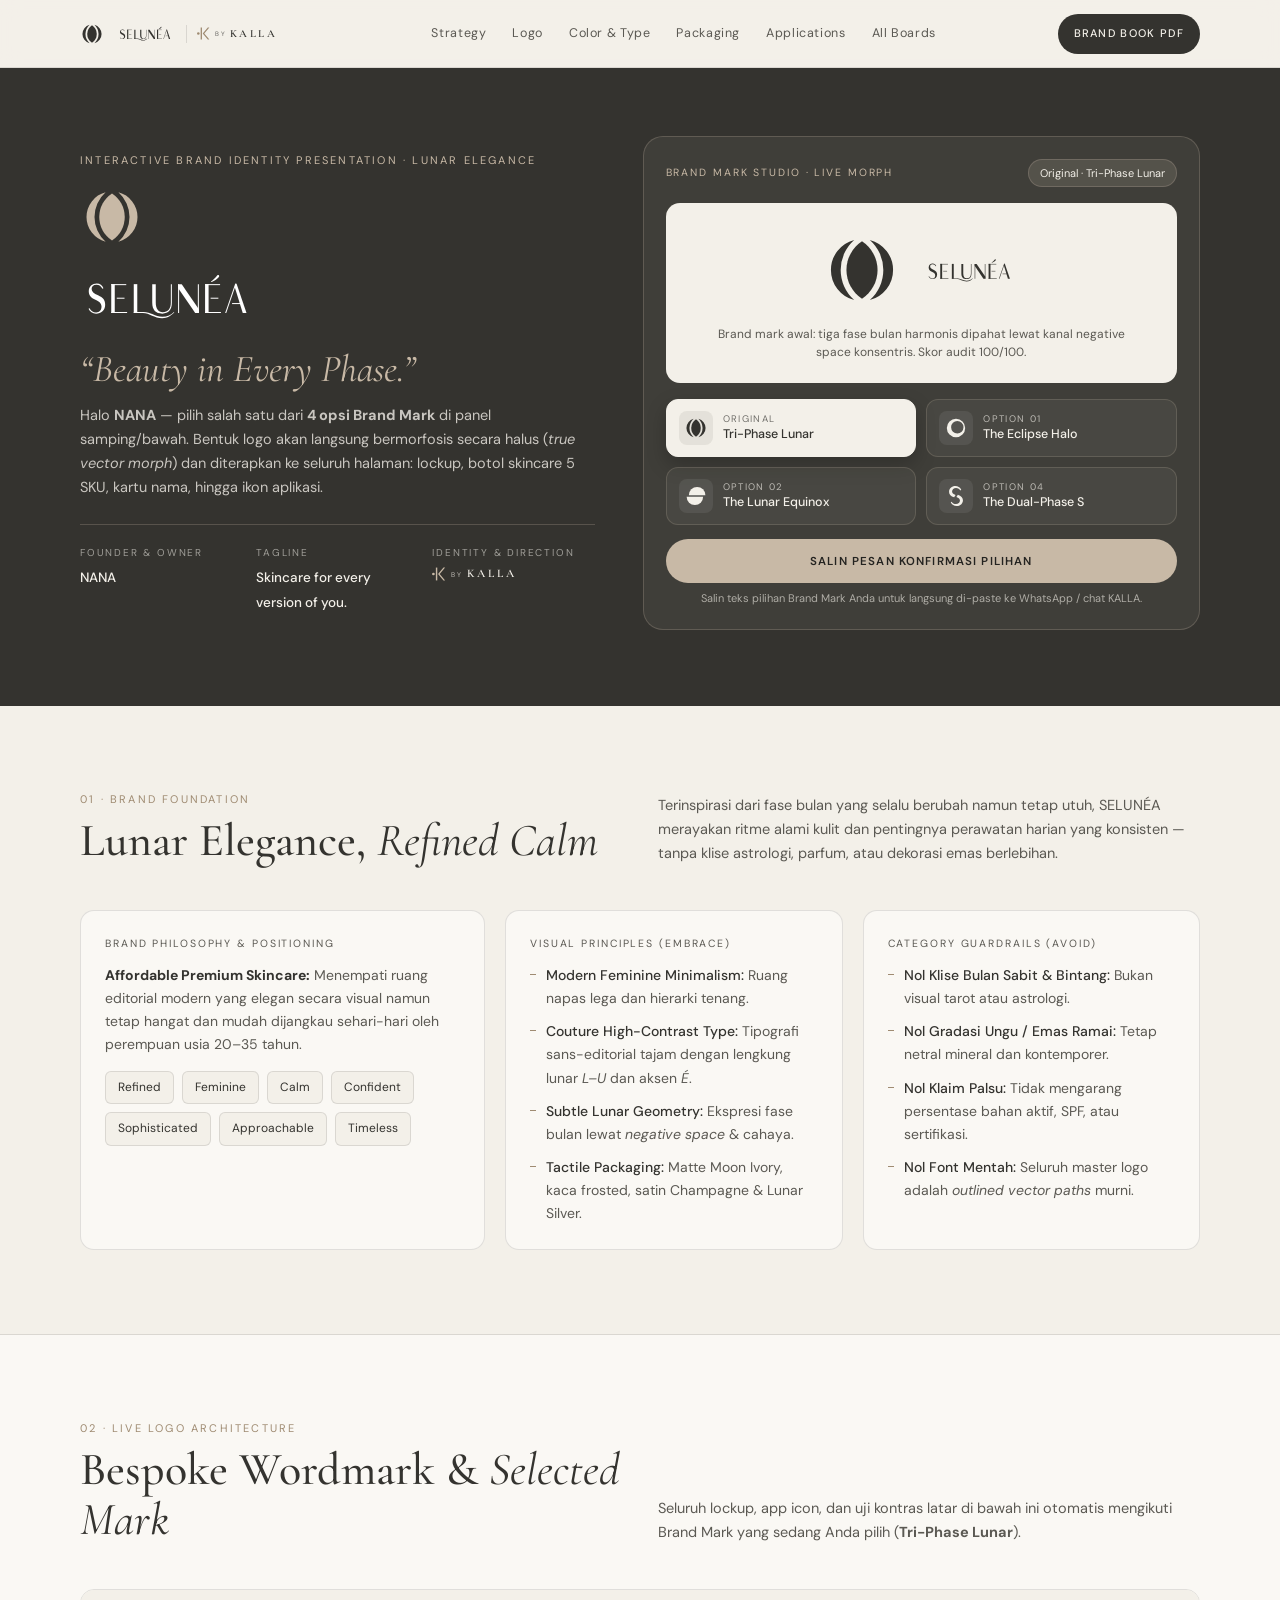
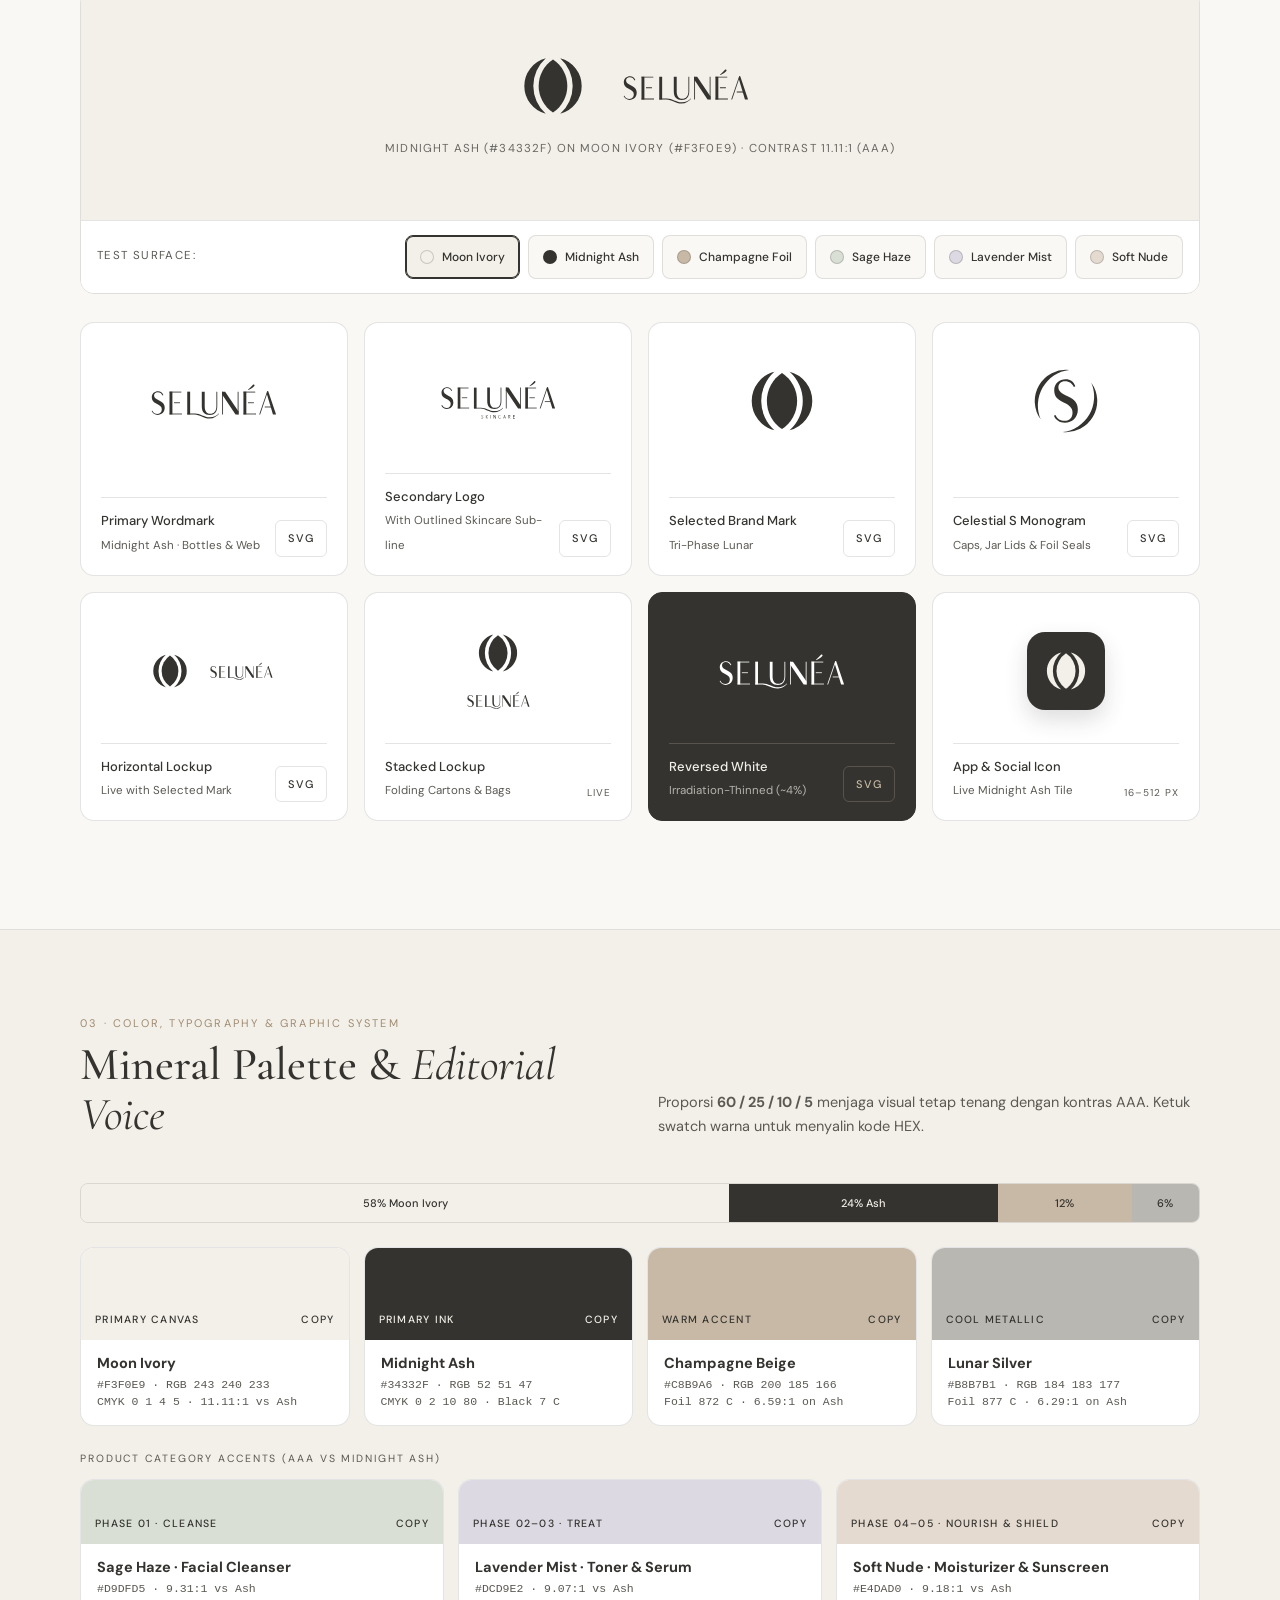
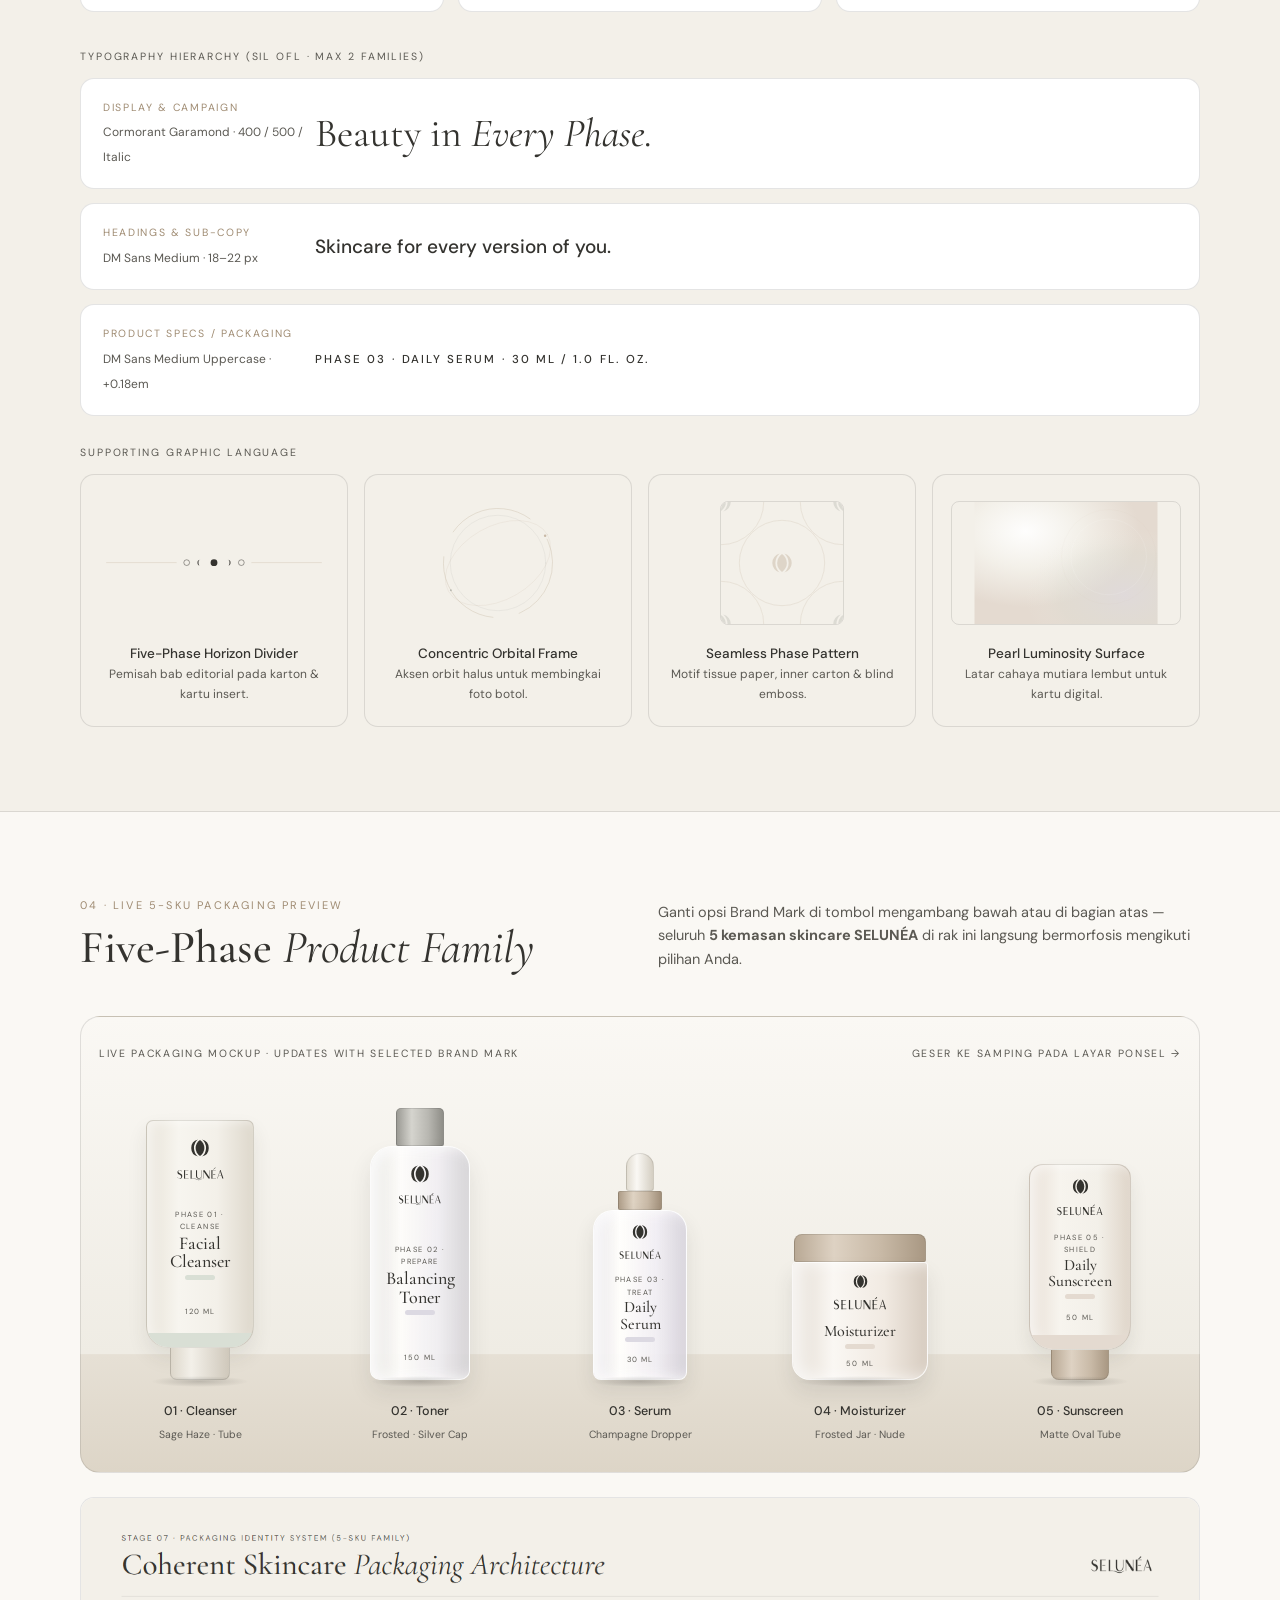
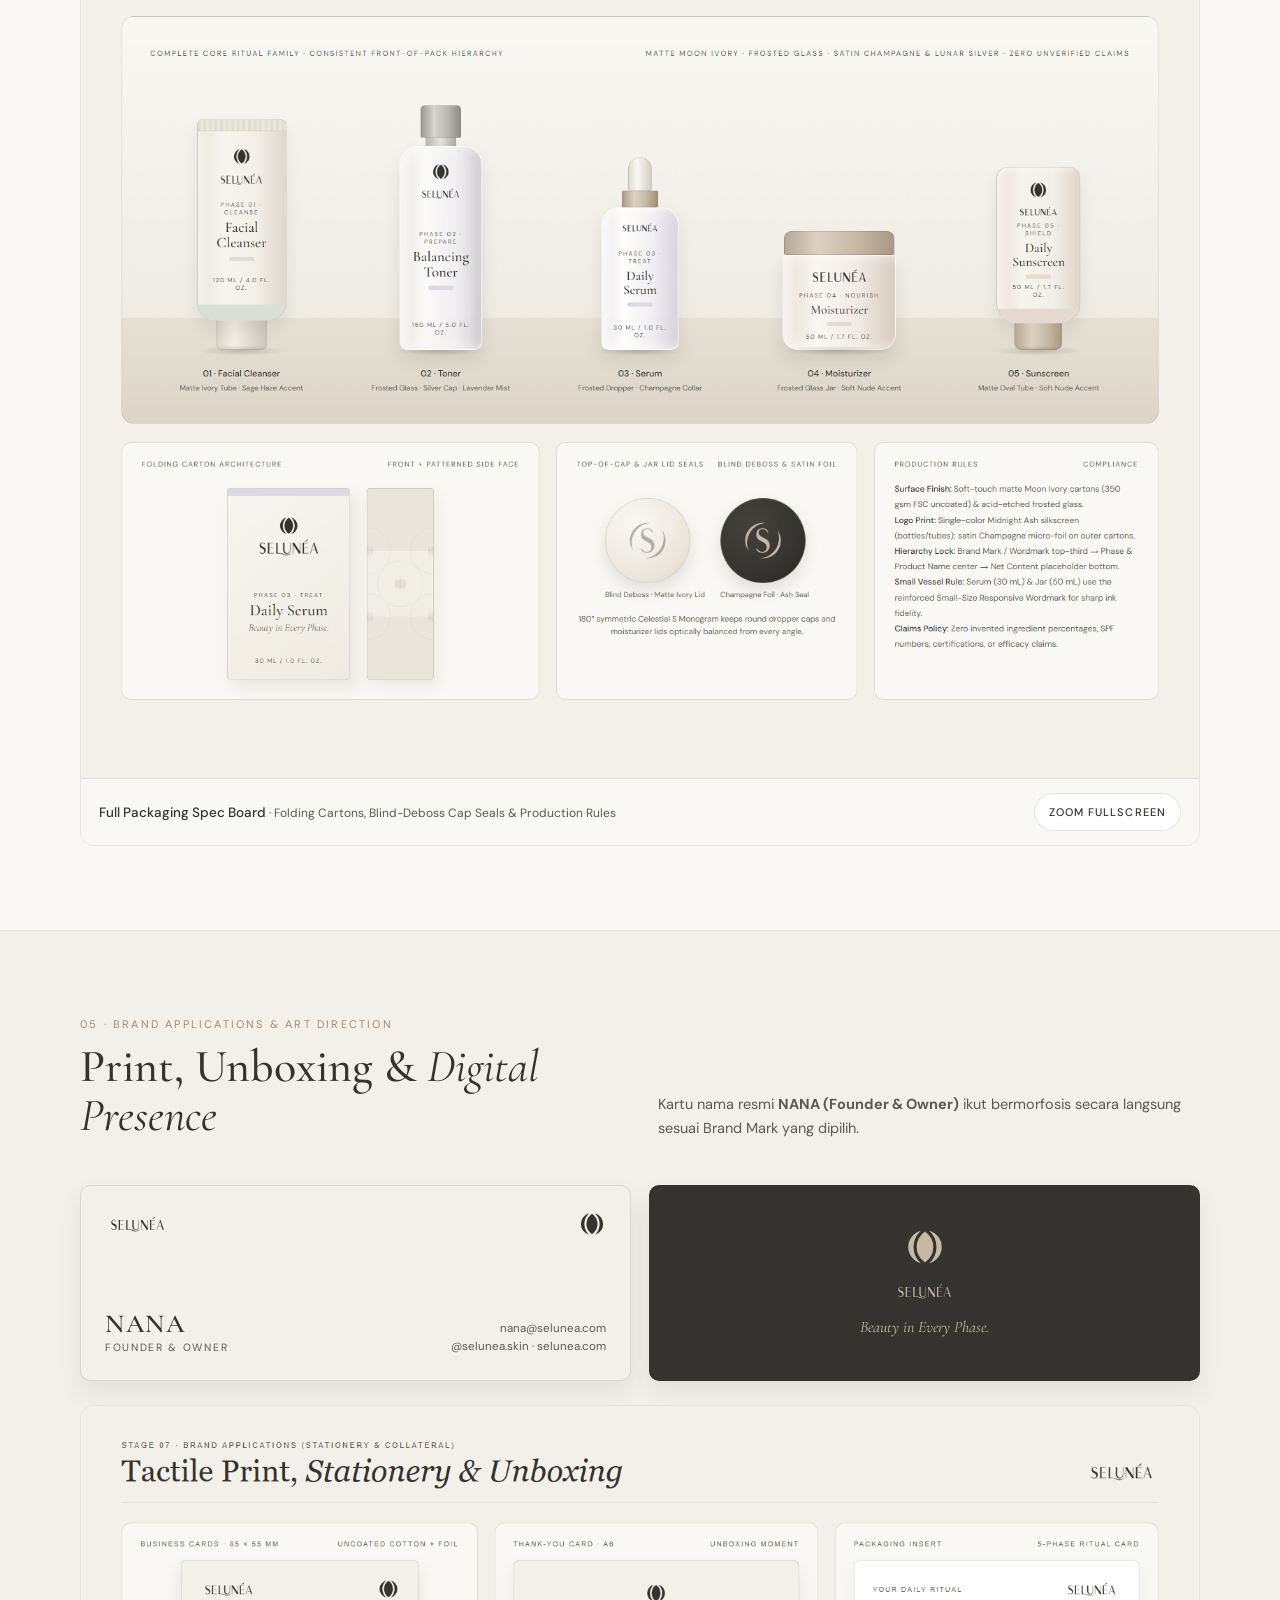
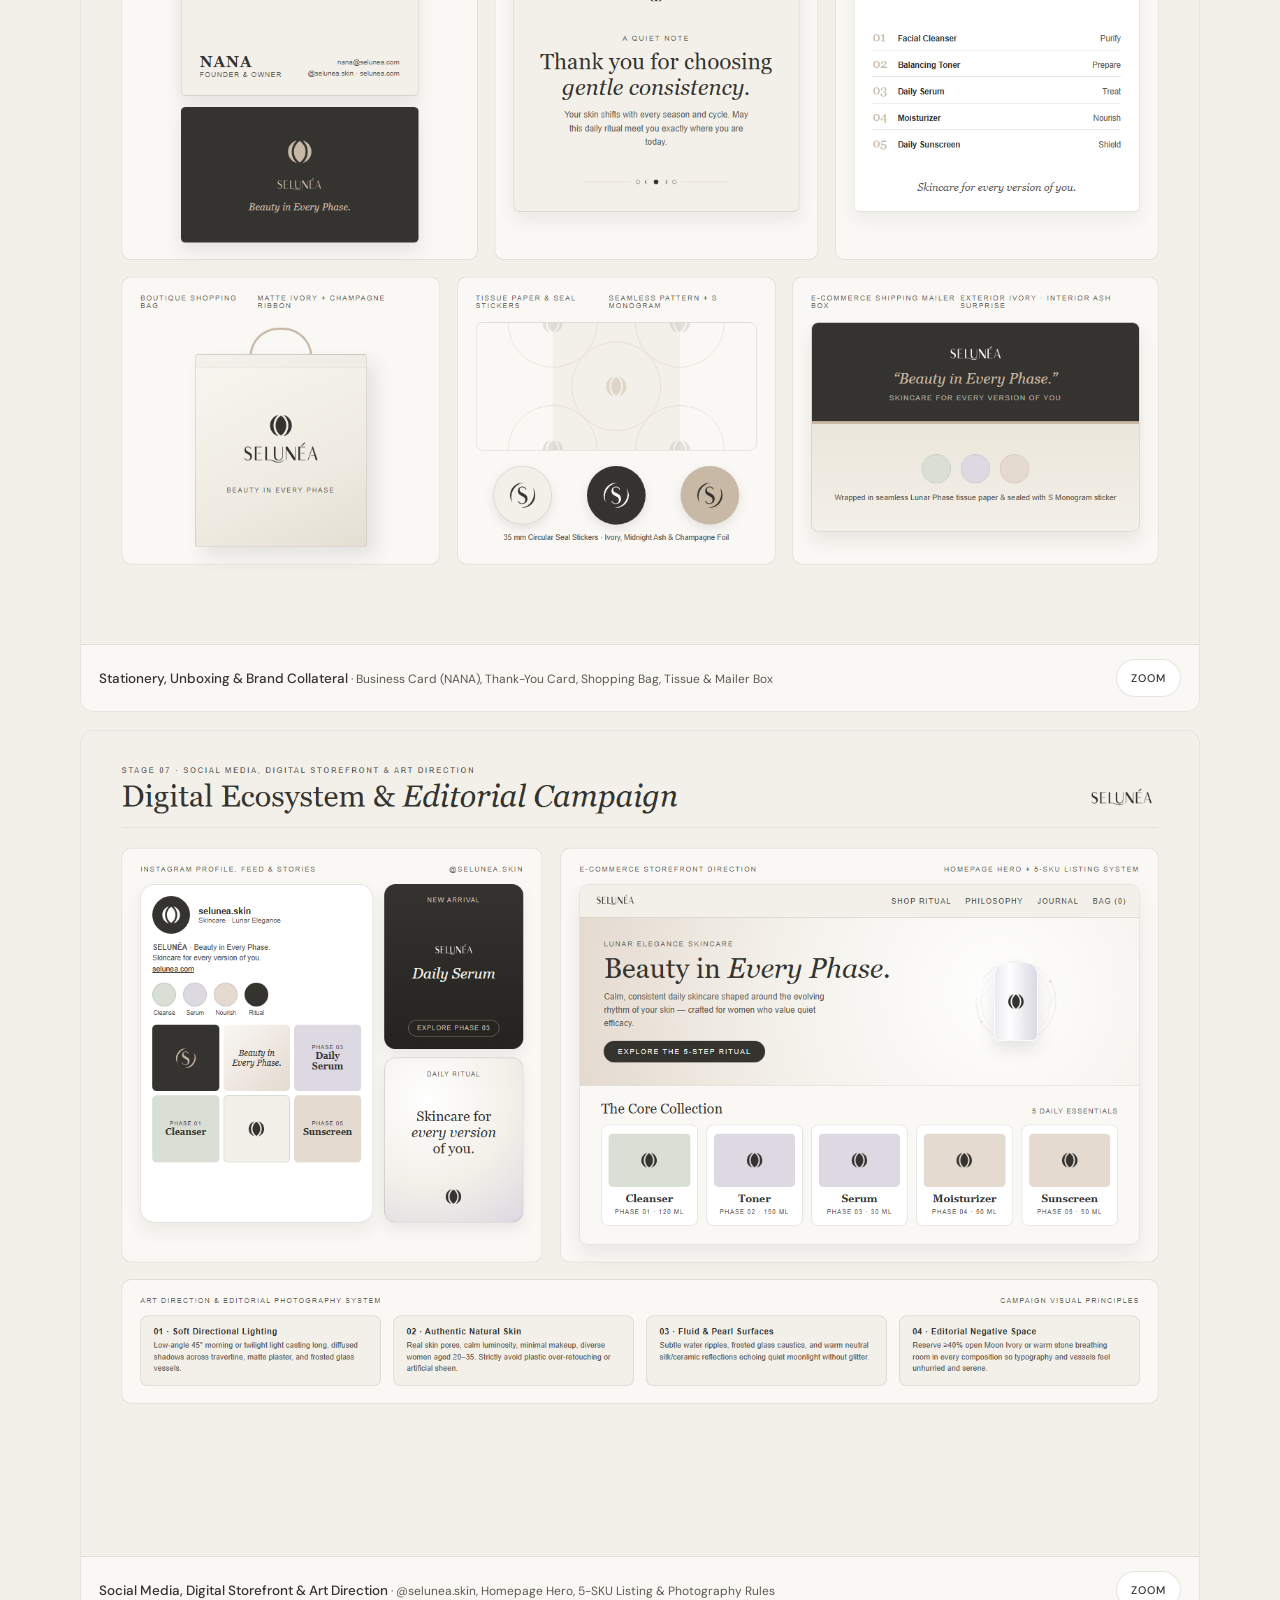
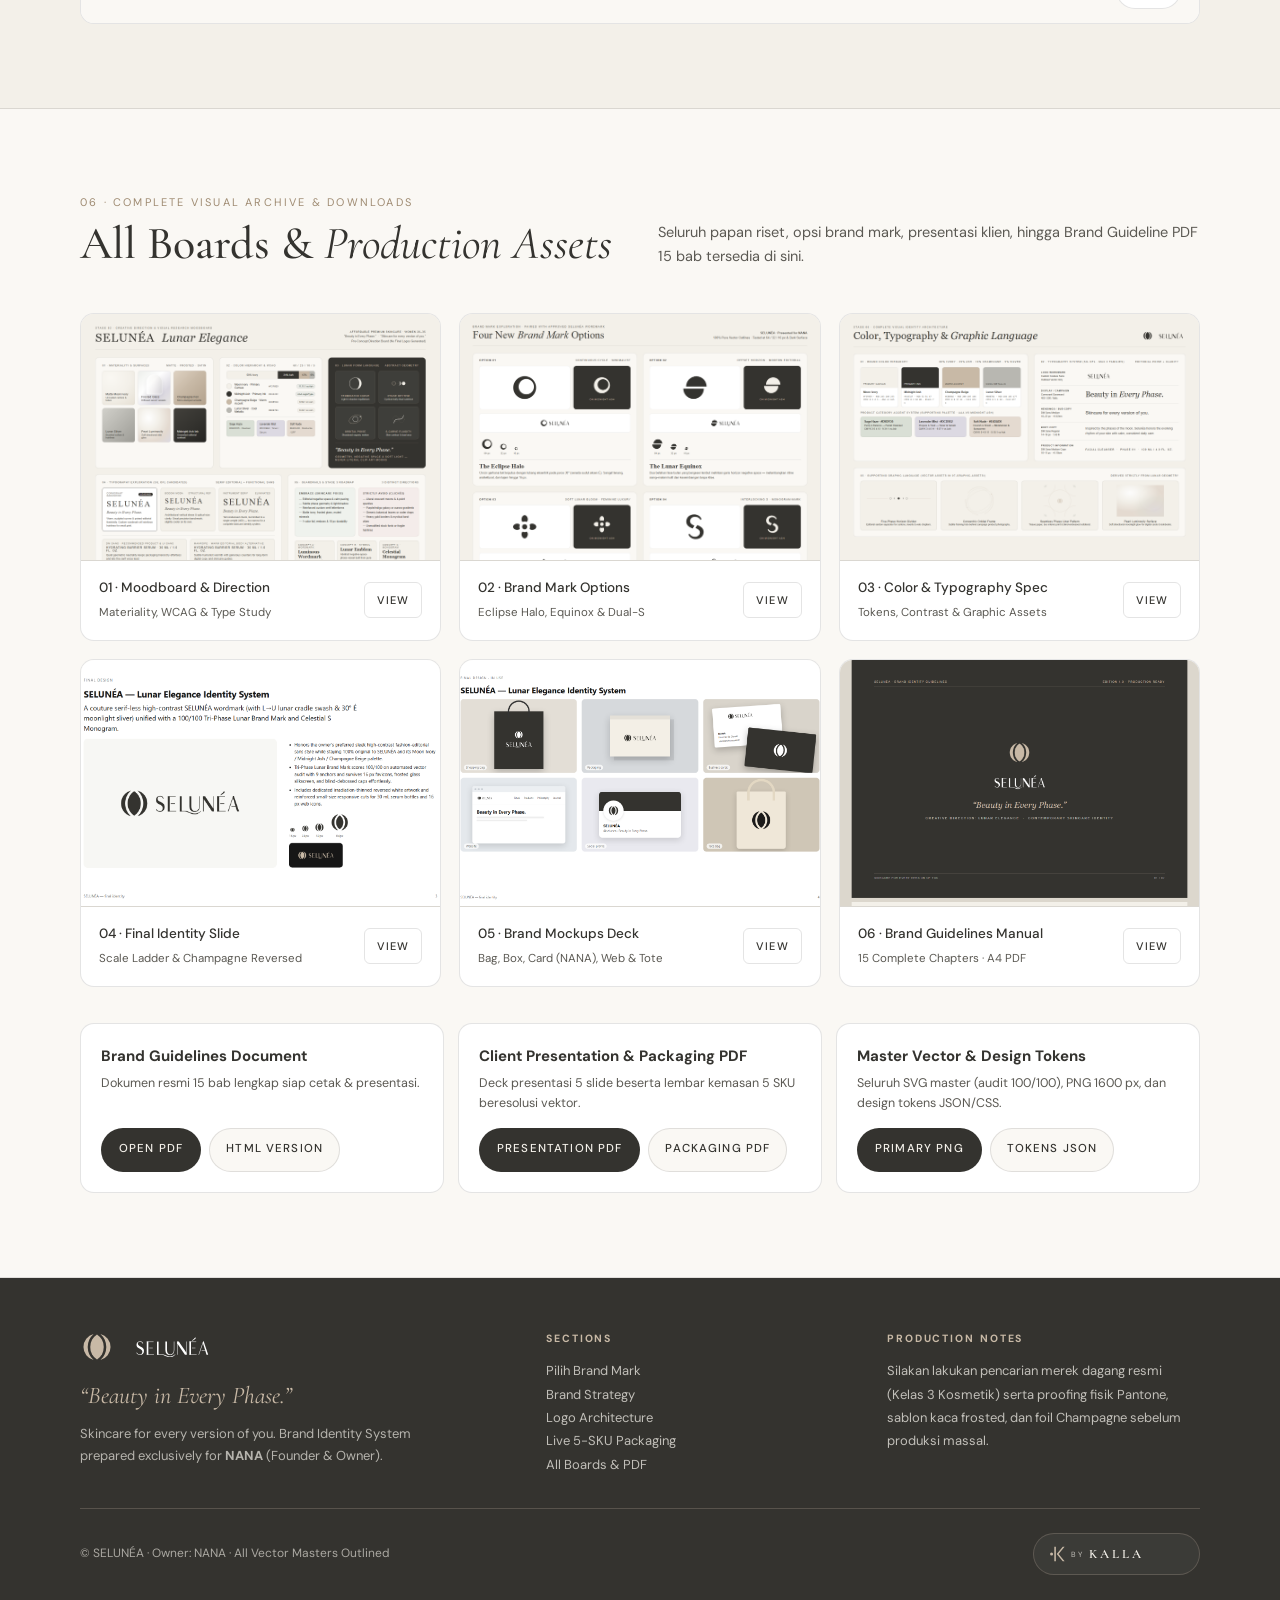
==== commit 36a31ed3: "Add 4 interactive Brand Mark options with smooth 60fps SVG path morphing on main page" ====
--- a/index.html
+++ b/index.html
@@ -3,10 +3,9 @@
 <head>
 <meta charset="UTF-8" />
 <meta name="viewport" content="width=device-width, initial-scale=1.0" />
-<title>SELUNÉA — Brand Identity Showcase by KALLA</title>
-<meta name="description" content="Complete Brand Identity System for SELUNÉA (Beauty in Every Phase) — Presented for NANA, designed by KALLA." />
-<link rel="icon" type="image/svg+xml" href="05-logo-final/web-icons/favicon.svg" />
-<link rel="icon" href="05-logo-final/web-icons/favicon.ico" sizes="any" />
+<title>SELUNÉA — Interactive Brand Identity by KALLA</title>
+<meta name="description" content="Interactive Brand Identity Showcase for SELUNÉA (Beauty in Every Phase) — Presented for NANA, designed by KALLA." />
+<link id="dynamicFavicon" rel="icon" type="image/svg+xml" href="05-logo-final/web-icons/favicon.svg" />
 <link rel="preconnect" href="https://fonts.googleapis.com" />
 <link rel="preconnect" href="https://fonts.gstatic.com" crossorigin />
 <link href="https://fonts.googleapis.com/css2?family=Cormorant+Garamond:ital,wght@0,400;0,500;0,600;1,400;1,500&family=DM+Sans:wght@400;500;600&display=swap" rel="stylesheet" />
@@ -34,41 +33,70 @@
     --radius-lg: 20px;
     --container: 1200px;
     --nav-h: 60px;
+    --ease-luxury: cubic-bezier(0.22, 1, 0.36, 1);
   }
 
   *, *::before, *::after { box-sizing: border-box; margin: 0; padding: 0; }
-  html { scroll-behavior: smooth; scroll-padding-top: calc(var(--nav-h) + 16px); overflow-x: clip; }
+  html { scroll-behavior: smooth; scroll-padding-top: calc(var(--nav-h) + 18px); overflow-x: clip; }
   body {
     background: var(--ivory);
     color: var(--ash);
     font-family: var(--font-sans);
     font-size: 15px;
     line-height: 1.65;
-    width: 100%;
-    max-width: 100vw;
+    width: 100%; max-width: 100vw;
     overflow-x: clip;
     -webkit-font-smoothing: antialiased;
   }
   img, svg { max-width: 100%; display: block; }
-  /* Prevent any CSS Grid or Flex child from blowing out 390px mobile viewport width */
-  section, header, footer, .wrap, .editorial-panel, .playground, .pg-stage, .board-feature,
-  .hero-grid > *, .strategy-grid > *, .arch-grid > *, .gov-grid > *, .color-grid > *,
-  .type-stack > *, .gfx-grid > *, .sku-cards > *, .owner-spot > *, .boards-grid > *, .dl-grid > *, .footer-top > * {
-    min-width: 0;
-  }
   a { color: inherit; text-decoration: none; }
   button { font-family: inherit; cursor: pointer; background: none; border: none; color: inherit; }
   :focus-visible { outline: 2px solid var(--ash); outline-offset: 3px; border-radius: 4px; }
   .dark-surface :focus-visible { outline-color: var(--champagne); }
 
-  .wrap {
-    width: 100%;
-    max-width: var(--container);
-    margin: 0 auto;
-    padding: 0 20px;
-  }
-
-  /* ---------------- STICKY NAVIGATION (COMPACT & MOBILE-FIRST) ---------------- */
+  section, header, footer, .wrap, .editorial-panel, .playground, .pg-stage, .board-feature,
+  .hero-grid > *, .strategy-grid > *, .arch-grid > *, .gov-grid > *, .color-grid > *,
+  .type-stack > *, .gfx-grid > *, .owner-spot > *, .boards-grid > *, .dl-grid > *, .footer-top > * {
+    min-width: 0;
+  }
+
+  .wrap { width: 100%; max-width: var(--container); margin: 0 auto; padding: 0 20px; }
+
+  /* ---------------- SILKY 60FPS TRUE PATH MORPH ---------------- */
+  .morph-slot {
+    position: relative;
+    display: inline-flex;
+    align-items: center;
+    justify-content: center;
+    width: 64px; height: 64px;
+    flex-shrink: 0;
+    color: currentColor;
+  }
+  .morph-svg {
+    width: 100%; height: 100%;
+    overflow: visible;
+    transform-origin: center center;
+  }
+  .studio-note {
+    transition: opacity 220ms ease, transform 220ms var(--ease-luxury);
+  }
+  .studio-note.is-fading {
+    opacity: 0;
+    transform: translateY(4px);
+  }
+
+  /* One-shot Editorial Scroll Reveal */
+  .reveal {
+    opacity: 0;
+    transform: translateY(18px);
+    transition: opacity 620ms var(--ease-luxury), transform 620ms var(--ease-luxury);
+  }
+  .reveal.in-view { opacity: 1; transform: translateY(0); }
+  @media (prefers-reduced-motion: reduce) {
+    .reveal, .studio-note { transition: none !important; opacity: 1 !important; transform: none !important; }
+  }
+
+  /* ---------------- STICKY NAVIGATION ---------------- */
   .topbar {
     position: sticky; top: 0; z-index: 60;
     height: var(--nav-h);
@@ -77,303 +105,183 @@
     -webkit-backdrop-filter: blur(10px);
     border-bottom: 1px solid var(--line);
   }
-  .topbar-inner {
-    height: 100%;
-    display: flex; align-items: center; justify-content: space-between; gap: 12px;
-  }
-  .brand-lock {
-    display: flex; align-items: center; gap: 12px; min-width: 0;
-  }
-  .nav-wm { height: 22px; width: auto; flex-shrink: 0; }
+  .topbar-inner { height: 100%; display: flex; align-items: center; justify-content: space-between; gap: 12px; }
+  .brand-lock { display: flex; align-items: center; gap: 10px; min-width: 0; }
+  .nav-live-mark { width: 24px; height: 24px; color: var(--ash); }
+  .nav-wm { height: 21px; width: auto; flex-shrink: 0; }
   .nav-sep { width: 1px; height: 18px; background: var(--line); display: none; }
   .nav-kalla { display: none; align-items: center; }
 
-  .nav-links {
-    display: none; align-items: center; gap: 6px;
-  }
-  .nav-links a {
-    font-size: 12.5px; letter-spacing: 0.06em; color: var(--ash-soft);
-    padding: 10px 12px; border-radius: 8px; transition: color 0.18s, background 0.18s;
-  }
-  .nav-links a:hover, .nav-links a.active { color: var(--ash); background: rgba(52,51,47,0.06); }
+  .nav-links { display: none; align-items: center; gap: 4px; }
+  .nav-links a { font-size: 12.5px; letter-spacing: 0.05em; color: var(--ash-soft); padding: 10px 11px; border-radius: 8px; transition: color 0.18s, background 0.18s; }
+  .nav-links a:hover { color: var(--ash); background: rgba(52,51,47,0.06); }
 
   .nav-actions { display: flex; align-items: center; gap: 8px; }
-  .btn-pdf-sm {
-    display: none;
-    font-size: 11px; font-weight: 500; letter-spacing: 0.12em; text-transform: uppercase;
-    padding: 10px 16px; border-radius: 999px;
-    background: var(--ash); color: var(--ivory);
-    min-height: 40px; align-items: center;
-  }
+  .btn-pdf-sm { display: none; font-size: 11px; font-weight: 500; letter-spacing: 0.12em; text-transform: uppercase; padding: 10px 16px; border-radius: 999px; background: var(--ash); color: var(--ivory); min-height: 40px; align-items: center; }
   .btn-pdf-sm:hover { background: var(--ash-deep); }
 
-  .menu-toggle {
-    display: inline-flex; align-items: center; gap: 8px;
-    min-height: 44px; min-width: 44px; padding: 0 14px;
-    border: 1px solid var(--line); border-radius: 999px;
-    background: var(--ivory-card);
-    font-size: 12px; font-weight: 500; letter-spacing: 0.1em; text-transform: uppercase;
-  }
-  .menu-toggle:active { background: var(--ivory-deep); }
-
-  /* Mobile Slide Drawer */
-  .mobile-drawer {
-    display: none;
-    position: fixed; inset: var(--nav-h) 0 0 0; z-index: 55;
-    background: rgba(243, 240, 233, 0.98);
-    padding: 20px 20px 36px;
-    overflow-y: auto;
-    border-top: 1px solid var(--line);
-  }
+  .menu-toggle { display: inline-flex; align-items: center; gap: 8px; min-height: 44px; min-width: 44px; padding: 0 14px; border: 1px solid var(--line); border-radius: 999px; background: var(--ivory-card); font-size: 12px; font-weight: 500; letter-spacing: 0.1em; text-transform: uppercase; }
+
+  /* Mobile Drawer */
+  .mobile-drawer { display: none; position: fixed; inset: var(--nav-h) 0 0 0; z-index: 55; background: rgba(243, 240, 233, 0.98); padding: 20px 20px 36px; overflow-y: auto; border-top: 1px solid var(--line); }
   .mobile-drawer.open { display: flex; flex-direction: column; justify-content: space-between; gap: 24px; }
-  .drawer-nav { display: flex; flex-direction: column; gap: 6px; }
-  .drawer-nav a {
-    display: flex; align-items: center; justify-content: space-between;
-    min-height: 48px; padding: 12px 14px;
-    border-bottom: 1px solid var(--line);
-    font-family: var(--font-display); font-size: 24px; font-weight: 500;
-  }
-  .drawer-nav a span.num {
-    font-family: var(--font-sans); font-size: 11px; letter-spacing: 0.16em; color: var(--ash-soft);
-  }
-  .drawer-foot {
-    padding-top: 16px; display: flex; flex-direction: column; gap: 14px;
-  }
-
-  /* ---------------- HERO SECTION (EDITORIAL DARK COVER) ---------------- */
-  .hero {
-    background: var(--ash);
-    color: var(--ivory);
-    padding: 52px 0 60px;
-    position: relative;
-    overflow: hidden;
-  }
-  .hero-grid {
-    display: grid; grid-template-columns: 1fr; gap: 36px; align-items: center;
-  }
-  .hero-kicker {
-    font-size: 11px; letter-spacing: 0.2em; text-transform: uppercase;
-    color: var(--champagne); margin-bottom: 16px;
-  }
-  .hero-brand-stack {
-    display: flex; flex-direction: column; align-items: flex-start; gap: 16px; margin-bottom: 22px;
-  }
-  .hero-mark { width: 54px; height: 54px; }
-  .hero-wm { height: clamp(40px, 11vw, 68px); width: auto; max-width: 100%; margin-left: -10px; }
-  .hero-quote {
-    font-family: var(--font-display); font-style: italic; font-weight: 400;
-    font-size: clamp(26px, 5vw, 40px); line-height: 1.18; color: var(--champagne);
-    margin-bottom: 14px;
-  }
-  .hero-sub {
-    font-size: 14.5px; color: rgba(243, 240, 233, 0.78); max-width: 540px; margin-bottom: 28px;
-  }
-  .hero-cta-row {
-    display: flex; flex-wrap: wrap; gap: 12px; margin-bottom: 28px;
-  }
-  .btn-primary {
+  .drawer-nav { display: flex; flex-direction: column; gap: 4px; }
+  .drawer-nav a { display: flex; align-items: center; justify-content: space-between; min-height: 48px; padding: 12px 14px; border-bottom: 1px solid var(--line); font-family: var(--font-display); font-size: 24px; font-weight: 500; }
+  .drawer-nav a span.num { font-family: var(--font-sans); font-size: 11px; letter-spacing: 0.16em; color: var(--ash-soft); }
+  .drawer-foot { padding-top: 16px; display: flex; flex-direction: column; gap: 14px; }
+
+  /* ---------------- HERO + INTERACTIVE BRAND MARK STUDIO ---------------- */
+  .hero { background: var(--ash); color: var(--ivory); padding: 44px 0 56px; position: relative; }
+  .hero-grid { display: grid; grid-template-columns: 1fr; gap: 32px; align-items: center; }
+  .hero-kicker { font-size: 11px; letter-spacing: 0.2em; text-transform: uppercase; color: var(--champagne); margin-bottom: 16px; }
+  .hero-brand-stack { display: flex; flex-direction: column; align-items: flex-start; gap: 14px; margin-bottom: 18px; }
+  .hero-mark-slot { width: 64px; height: 64px; color: var(--champagne); }
+  .hero-wm { height: clamp(40px, 11vw, 66px); width: auto; max-width: 100%; margin-left: -10px; }
+  .hero-quote { font-family: var(--font-display); font-style: italic; font-weight: 400; font-size: clamp(26px, 5vw, 38px); line-height: 1.18; color: var(--champagne); margin-bottom: 12px; }
+  .hero-sub { font-size: 14.5px; color: rgba(243, 240, 233, 0.78); max-width: 520px; margin-bottom: 24px; }
+  .hero-meta-bar { display: grid; grid-template-columns: 1fr; gap: 14px; padding-top: 20px; border-top: 1px solid var(--line-dark); }
+  .meta-item small { display: block; font-size: 10px; letter-spacing: 0.18em; text-transform: uppercase; color: rgba(243, 240, 233, 0.56); margin-bottom: 4px; }
+  .meta-item strong { font-size: 13.5px; font-weight: 500; color: var(--ivory); }
+
+  .studio-panel { background: rgba(243, 240, 233, 0.055); border: 1px solid var(--line-dark); border-radius: var(--radius-lg); padding: 22px; }
+  .studio-head { display: flex; justify-content: space-between; align-items: center; gap: 10px; flex-wrap: wrap; margin-bottom: 16px; }
+  .studio-label { font-size: 10.5px; letter-spacing: 0.18em; text-transform: uppercase; color: var(--champagne); }
+  .studio-active-pill { font-size: 11px; color: var(--ivory); background: rgba(200,185,166,0.16); border: 1px solid var(--line-dark); padding: 4px 11px; border-radius: 999px; }
+
+  .morph-preview-box {
+    background: var(--ivory); color: var(--ash); border-radius: var(--radius-md);
+    padding: 28px 20px 22px; display: flex; flex-direction: column; align-items: center; justify-content: center; gap: 16px;
+    margin-bottom: 16px;
+  }
+  .morph-hero-pair { display: flex; align-items: center; justify-content: center; gap: 18px; flex-wrap: wrap; }
+  .studio-big-mark { width: 78px; height: 78px; color: var(--ash); }
+  .studio-pair-wm { height: 34px; width: auto; color: var(--ash); }
+  .studio-note { font-size: 12px; color: var(--ash-soft); text-align: center; max-width: 420px; line-height: 1.5; min-height: 36px; }
+
+  .mark-options-grid { display: grid; grid-template-columns: repeat(2, 1fr); gap: 10px; margin-bottom: 14px; }
+  .mark-opt-btn {
+    display: flex; align-items: center; gap: 10px; text-align: left;
+    min-height: 58px; padding: 10px 12px; border-radius: 12px;
+    background: rgba(243, 240, 233, 0.05); border: 1px solid rgba(200, 185, 166, 0.2); color: var(--ivory);
+    transition: background 0.24s var(--ease-luxury), border-color 0.24s var(--ease-luxury), transform 0.18s var(--ease-luxury);
+  }
+  .mark-opt-btn:hover { background: rgba(243, 240, 233, 0.1); border-color: var(--champagne); }
+  .mark-opt-btn:active { transform: scale(0.98); }
+  .mark-opt-btn.active { background: var(--ivory); color: var(--ash); border-color: var(--ivory); box-shadow: 0 8px 20px rgba(0,0,0,0.22); }
+  .opt-mini-svg { width: 34px; height: 34px; border-radius: 8px; flex-shrink: 0; display: flex; align-items: center; justify-content: center; padding: 5px; background: rgba(243,240,233,0.08); }
+  .mark-opt-btn.active .opt-mini-svg { background: rgba(52,51,47,0.08); }
+  .opt-mini-svg svg { width: 100%; height: 100%; }
+  .opt-mini-text small { display: block; font-size: 9.5px; letter-spacing: 0.14em; text-transform: uppercase; opacity: 0.68; line-height: 1.2; margin-bottom: 2px; }
+  .opt-mini-text strong { display: block; font-size: 12.5px; font-weight: 500; line-height: 1.2; }
+
+  .studio-actions { display: flex; flex-direction: column; gap: 8px; align-items: center; }
+  .btn-confirm-choice {
     display: inline-flex; align-items: center; justify-content: center; gap: 8px;
-    min-height: 46px; padding: 0 24px; border-radius: 999px;
-    background: var(--ivory); color: var(--ash);
-    font-size: 12px; font-weight: 500; letter-spacing: 0.12em; text-transform: uppercase;
-    transition: transform 0.15s, background 0.15s;
-  }
-  .btn-primary:hover { background: #FFFFFF; }
-  .btn-outline-light {
-    display: inline-flex; align-items: center; justify-content: center; gap: 8px;
-    min-height: 46px; padding: 0 22px; border-radius: 999px;
-    border: 1px solid var(--line-dark); color: var(--ivory);
-    font-size: 12px; font-weight: 500; letter-spacing: 0.12em; text-transform: uppercase;
-    transition: border-color 0.15s, background 0.15s;
-  }
-  .btn-outline-light:hover { border-color: var(--champagne); background: rgba(200,185,166,0.08); }
-
-  .hero-meta-bar {
-    display: grid; grid-template-columns: 1fr; gap: 14px;
-    padding-top: 22px; border-top: 1px solid var(--line-dark);
-  }
-  .meta-item small {
-    display: block; font-size: 10px; letter-spacing: 0.18em; text-transform: uppercase;
-    color: rgba(243, 240, 233, 0.56); margin-bottom: 4px;
-  }
-  .meta-item strong {
-    font-size: 13.5px; font-weight: 500; color: var(--ivory);
-  }
-
-  .hero-preview-frame {
-    background: rgba(243, 240, 233, 0.05);
-    border: 1px solid var(--line-dark);
-    border-radius: var(--radius-md);
-    padding: 14px;
-  }
-  .hero-preview-frame img {
-    width: 100%; height: auto; border-radius: 10px;
-  }
-  .hero-preview-cap {
-    display: flex; justify-content: space-between; align-items: center; gap: 10px;
-    margin-top: 10px; font-size: 11px; color: rgba(243,240,233,0.68);
-  }
-
-  /* ---------------- SHARED SECTION RHYTHM ---------------- */
-  .section {
-    padding: 56px 0;
-    border-bottom: 1px solid var(--line);
-  }
+    width: 100%; min-height: 44px; padding: 0 18px; border-radius: 999px;
+    background: var(--champagne); color: var(--ash-deep);
+    font-size: 11.5px; font-weight: 600; letter-spacing: 0.1em; text-transform: uppercase;
+    transition: background 0.18s, transform 0.15s;
+  }
+  .btn-confirm-choice:hover { background: #D7C9B7; }
+  .btn-confirm-choice:active { transform: scale(0.98); }
+  .studio-helper { font-size: 11px; color: rgba(243,240,233,0.62); text-align: center; line-height: 1.45; }
+
+  /* Floating Quick Switcher */
+  .floating-bar {
+    position: fixed; bottom: 16px; left: 50%; z-index: 50;
+    transform: translateX(-50%) translateY(96px); opacity: 0; pointer-events: none;
+    background: rgba(36, 35, 32, 0.94); backdrop-filter: blur(12px); -webkit-backdrop-filter: blur(12px);
+    border: 1px solid var(--line-dark); border-radius: 999px; padding: 6px 8px;
+    display: flex; align-items: center; gap: 6px; box-shadow: 0 14px 36px rgba(0,0,0,0.28);
+    transition: transform 360ms var(--ease-luxury), opacity 280ms ease; max-width: calc(100vw - 24px);
+  }
+  .floating-bar.visible { transform: translateX(-50%) translateY(0); opacity: 1; pointer-events: auto; }
+  .fb-label { display: none; font-size: 10px; letter-spacing: 0.14em; text-transform: uppercase; color: var(--champagne); padding: 0 10px 0 12px; white-space: nowrap; }
+  .fb-btn { min-width: 44px; min-height: 44px; padding: 0 10px; border-radius: 999px; display: inline-flex; align-items: center; justify-content: center; gap: 6px; color: rgba(243,240,233,0.75); font-size: 11px; font-weight: 500; transition: background 0.2s, color 0.2s; }
+  .fb-btn svg { width: 20px; height: 20px; flex-shrink: 0; }
+  .fb-btn span { display: none; }
+  .fb-btn.active { background: var(--ivory); color: var(--ash); }
+
+  /* ---------------- SHARED SECTIONS ---------------- */
+  .section { padding: 56px 0; border-bottom: 1px solid var(--line); }
   .section-alt { background: var(--ivory-card); }
-  .section-head {
-    display: grid; grid-template-columns: 1fr; gap: 14px; margin-bottom: 32px;
-  }
-  .sec-num {
-    font-size: 11px; letter-spacing: 0.2em; text-transform: uppercase; color: var(--champagne-deep);
-    margin-bottom: 8px;
-  }
-  .sec-h2 {
-    font-family: var(--font-display); font-weight: 500;
-    font-size: clamp(30px, 5vw, 46px); line-height: 1.08;
-  }
+  .section-head { display: grid; grid-template-columns: 1fr; gap: 14px; margin-bottom: 32px; }
+  .sec-num { font-size: 11px; letter-spacing: 0.2em; text-transform: uppercase; color: var(--champagne-deep); margin-bottom: 8px; }
+  .sec-h2 { font-family: var(--font-display); font-weight: 500; font-size: clamp(30px, 5vw, 46px); line-height: 1.08; }
   .sec-h2 em { font-style: italic; font-weight: 400; }
   .sec-desc { font-size: 14.5px; color: var(--ash-soft); max-width: 600px; }
 
-  /* ---------------- 01. STRATEGY & PHILOSOPHY ---------------- */
-  .strategy-grid {
-    display: grid; grid-template-columns: 1fr; gap: 20px;
-  }
-  .editorial-panel {
-    background: var(--ivory-card); border: 1px solid var(--line); border-radius: var(--radius-md);
-    padding: 24px;
-  }
+  /* ---------------- 01. STRATEGY ---------------- */
+  .strategy-grid { display: grid; grid-template-columns: 1fr; gap: 20px; }
+  .editorial-panel { background: var(--ivory-card); border: 1px solid var(--line); border-radius: var(--radius-md); padding: 24px; }
   .section-alt .editorial-panel { background: var(--ivory); }
-  .panel-label {
-    font-size: 10.5px; letter-spacing: 0.18em; text-transform: uppercase;
-    color: var(--ash-soft); margin-bottom: 12px;
-  }
+  .panel-label { font-size: 10.5px; letter-spacing: 0.18em; text-transform: uppercase; color: var(--ash-soft); margin-bottom: 12px; }
   .pillar-list { list-style: none; display: grid; gap: 10px; margin-top: 12px; }
-  .pillar-list li {
-    padding-left: 16px; position: relative; font-size: 14px; color: var(--ash-soft);
-  }
-  .pillar-list li::before {
-    content: ''; position: absolute; left: 0; top: 10px; width: 6px; height: 1px; background: var(--champagne-deep);
-  }
+  .pillar-list li { padding-left: 16px; position: relative; font-size: 14px; color: var(--ash-soft); }
+  .pillar-list li::before { content: ''; position: absolute; left: 0; top: 10px; width: 6px; height: 1px; background: var(--champagne-deep); }
   .pillar-list li b { color: var(--ash); font-weight: 500; }
-  .personality-tags {
-    display: flex; flex-wrap: wrap; gap: 8px; margin-top: 14px;
-  }
-  .tag-soft {
-    font-size: 12px; padding: 6px 12px; border-radius: 6px;
-    background: var(--ivory); border: 1px solid var(--line); color: var(--ash);
-  }
-
-  /* ---------------- 02. INTERACTIVE LOGO PLAYGROUND & ARCHITECTURE ---------------- */
-  .playground {
-    border: 1px solid var(--line); border-radius: var(--radius-md);
-    overflow: hidden; margin-bottom: 28px;
-  }
+  .personality-tags { display: flex; flex-wrap: wrap; gap: 8px; margin-top: 14px; }
+  .tag-soft { font-size: 12px; padding: 6px 12px; border-radius: 6px; background: var(--ivory); border: 1px solid var(--line); color: var(--ash); }
+
+  /* ---------------- 02. LOGO ARCHITECTURE ---------------- */
+  .playground { border: 1px solid var(--line); border-radius: var(--radius-md); overflow: hidden; margin-bottom: 28px; }
   .pg-stage {
-    min-height: 220px; padding: 40px 24px;
+    min-height: 230px; padding: 40px 24px;
     display: flex; flex-direction: column; align-items: center; justify-content: center; gap: 18px;
-    transition: background-color 0.25s ease;
-    background: var(--ivory);
-  }
-  .pg-svg { height: clamp(44px, 9vw, 76px); width: auto; }
-  .pg-caption { font-size: 12px; letter-spacing: 0.1em; text-transform: uppercase; opacity: 0.72; text-align: center; }
-  .pg-controls {
-    background: var(--white); border-top: 1px solid var(--line);
-    padding: 14px 16px; display: flex; flex-wrap: wrap; align-items: center; justify-content: space-between; gap: 12px;
-  }
+    transition: background-color 380ms var(--ease-luxury), color 380ms var(--ease-luxury);
+    background: var(--ivory); color: var(--ash);
+  }
+  .pg-lockup-live { display: flex; align-items: center; justify-content: center; gap: 20px; flex-wrap: wrap; }
+  .pg-mark-live { width: clamp(52px, 11vw, 72px); height: clamp(52px, 11vw, 72px); }
+  .pg-wm-live { height: clamp(34px, 7.5vw, 52px); width: auto; }
+  .pg-caption { font-size: 11.5px; letter-spacing: 0.1em; text-transform: uppercase; opacity: 0.72; text-align: center; }
+  .pg-controls { background: var(--white); border-top: 1px solid var(--line); padding: 14px 16px; display: flex; flex-wrap: wrap; align-items: center; justify-content: space-between; gap: 12px; }
   .pg-swatches { display: flex; flex-wrap: wrap; gap: 8px; }
-  .surface-btn {
-    display: inline-flex; align-items: center; gap: 8px;
-    min-height: 44px; padding: 0 14px; border-radius: 8px;
-    border: 1px solid var(--line); font-size: 12px; font-weight: 500;
-    background: var(--ivory-card); transition: border-color 0.15s;
-  }
+  .surface-btn { display: inline-flex; align-items: center; gap: 8px; min-height: 44px; padding: 0 14px; border-radius: 8px; border: 1px solid var(--line); font-size: 12px; font-weight: 500; background: var(--ivory-card); transition: border-color 0.18s, background 0.18s; }
   .surface-btn.active { border-color: var(--ash); background: var(--ivory); box-shadow: inset 0 0 0 1px var(--ash); }
   .sw-chip { width: 14px; height: 14px; border-radius: 50%; border: 1px solid rgba(52,51,47,0.22); flex-shrink: 0; }
 
-  .arch-grid {
-    display: grid; grid-template-columns: 1fr; gap: 16px; margin-bottom: 24px;
-  }
-  .arch-card {
-    background: var(--white); border: 1px solid var(--line); border-radius: var(--radius-md);
-    padding: 24px 20px 18px; display: flex; flex-direction: column; justify-content: space-between; gap: 18px;
-    min-width: 0;
-  }
+  .arch-grid { display: grid; grid-template-columns: 1fr; gap: 16px; margin-bottom: 24px; }
+  .arch-card { background: var(--white); border: 1px solid var(--line); border-radius: var(--radius-md); padding: 24px 20px 18px; display: flex; flex-direction: column; justify-content: space-between; gap: 18px; min-width: 0; }
   .arch-card.dark { background: var(--ash); border-color: var(--ash); color: var(--ivory); }
-  .arch-stage {
-    min-height: 108px; display: flex; align-items: center; justify-content: center;
-  }
-  .arch-svg { max-height: 54px; width: auto; }
-  .arch-svg-sq { width: 78px; height: 78px; }
-  .arch-svg-tall { max-height: 92px; width: auto; }
-  .arch-svg-sm { max-height: 36px; width: auto; }
-  .arch-meta {
-    display: flex; justify-content: space-between; align-items: flex-end; gap: 10px;
-    padding-top: 12px; border-top: 1px solid var(--line);
-  }
+  .arch-stage { min-height: 108px; display: flex; align-items: center; justify-content: center; }
+  .arch-svg { max-height: 52px; width: auto; }
+  .arch-svg-sq { width: 76px; height: 76px; }
+  .live-hlock { display: flex; align-items: center; gap: 12px; }
+  .live-hlock .morph-slot { width: 42px; height: 42px; }
+  .live-hlock .hlock-wm { height: 26px; width: auto; }
+  .live-slock { display: flex; flex-direction: column; align-items: center; gap: 10px; }
+  .live-slock .morph-slot { width: 48px; height: 48px; }
+  .live-slock .slock-wm { height: 26px; width: auto; }
+  .app-icon-tile { width: 78px; height: 78px; border-radius: 18px; background: var(--ash); color: var(--ivory); display: flex; align-items: center; justify-content: center; box-shadow: 0 10px 22px rgba(52,51,47,0.16); }
+  .app-icon-tile .morph-slot { width: 48px; height: 48px; }
+
+  .arch-meta { display: flex; justify-content: space-between; align-items: flex-end; gap: 10px; padding-top: 12px; border-top: 1px solid var(--line); }
   .arch-card.dark .arch-meta { border-color: var(--line-dark); }
   .arch-meta strong { display: block; font-size: 13px; font-weight: 500; }
   .arch-meta span { font-size: 11.5px; color: var(--ash-soft); }
   .arch-card.dark .arch-meta span { color: rgba(243,240,233,0.68); }
-  .dl-link {
-    font-size: 11px; letter-spacing: 0.1em; text-transform: uppercase; font-weight: 500;
-    padding: 8px 12px; border-radius: 6px; border: 1px solid var(--line);
-    min-height: 36px; display: inline-flex; align-items: center; white-space: nowrap;
-  }
+  .dl-link { font-size: 11px; letter-spacing: 0.1em; text-transform: uppercase; font-weight: 500; padding: 8px 12px; border-radius: 6px; border: 1px solid var(--line); min-height: 36px; display: inline-flex; align-items: center; white-space: nowrap; }
   .arch-card.dark .dl-link { border-color: var(--line-dark); color: var(--champagne); }
-  .dl-link:hover { background: rgba(52,51,47,0.06); }
-
-  /* Clear space & Min size table */
-  .gov-grid { display: grid; grid-template-columns: 1fr; gap: 20px; }
-  .table-scroll { width: 100%; max-width: 100%; overflow-x: auto; -webkit-overflow-scrolling: touch; }
-  table.spec-table { width: 100%; min-width: 440px; border-collapse: collapse; font-size: 13px; }
-  table.spec-table th {
-    text-align: left; font-size: 10.5px; letter-spacing: 0.14em; text-transform: uppercase;
-    color: var(--ash-soft); padding: 10px 10px; border-bottom: 1px solid var(--ash);
-  }
-  table.spec-table td { padding: 10px 10px; border-bottom: 1px solid var(--line); }
-
-  /* ---------------- 03. COLOR SYSTEM (CLICK TO COPY) ---------------- */
-  .prop-bar {
-    display: flex; height: 40px; border-radius: var(--radius-sm); overflow: hidden;
-    border: 1px solid var(--line); margin-bottom: 24px; font-size: 11px; font-weight: 500;
-  }
+
+  /* ---------------- 03. COLOR, TYPE & GRAPHICS ---------------- */
+  .prop-bar { display: flex; height: 40px; border-radius: var(--radius-sm); overflow: hidden; border: 1px solid var(--line); margin-bottom: 24px; font-size: 11px; font-weight: 500; }
   .prop-seg { display: flex; align-items: center; justify-content: center; overflow: hidden; white-space: nowrap; }
   .color-grid { display: grid; grid-template-columns: 1fr; gap: 14px; margin-bottom: 24px; }
-  .swatch-btn {
-    text-align: left; width: 100%; background: var(--white);
-    border: 1px solid var(--line); border-radius: var(--radius-md); overflow: hidden;
-    transition: transform 0.15s, border-color 0.15s;
-  }
+  .swatch-btn { text-align: left; width: 100%; background: var(--white); border: 1px solid var(--line); border-radius: var(--radius-md); overflow: hidden; transition: transform 0.18s var(--ease-luxury), border-color 0.18s; }
   .swatch-btn:hover { border-color: var(--ash); transform: translateY(-2px); }
-  .swatch-head {
-    height: 96px; padding: 14px; display: flex; justify-content: space-between; align-items: flex-end;
-    font-size: 10.5px; letter-spacing: 0.12em; text-transform: uppercase; font-weight: 500;
-  }
+  .swatch-head { height: 92px; padding: 14px; display: flex; justify-content: space-between; align-items: flex-end; font-size: 10.5px; letter-spacing: 0.12em; text-transform: uppercase; font-weight: 500; }
   .swatch-body { padding: 14px 16px; }
   .swatch-body strong { display: block; font-size: 14.5px; margin-bottom: 4px; }
-  .swatch-code {
-    font-family: ui-monospace, SFMono-Regular, Menlo, monospace; font-size: 11.5px;
-    color: var(--ash-soft); display: block; line-height: 1.5;
-  }
-  .copy-hint { font-size: 10px; letter-spacing: 0.12em; text-transform: uppercase; opacity: 0.7; }
-
-  /* ---------------- 04. TYPOGRAPHY & GRAPHIC LANGUAGE ---------------- */
+  .swatch-code { font-family: ui-monospace, SFMono-Regular, Menlo, monospace; font-size: 11.5px; color: var(--ash-soft); display: block; line-height: 1.5; }
+
   .type-stack { display: grid; grid-template-columns: 1fr; gap: 14px; margin-bottom: 28px; }
-  .type-item {
-    background: var(--white); border: 1px solid var(--line); border-radius: var(--radius-md);
-    padding: 20px 22px; display: grid; grid-template-columns: 1fr; gap: 12px; align-items: center;
-  }
-  .type-role small {
-    display: block; font-size: 10.5px; letter-spacing: 0.16em; text-transform: uppercase;
-    color: var(--champagne-deep); margin-bottom: 3px;
-  }
+  .type-item { background: var(--white); border: 1px solid var(--line); border-radius: var(--radius-md); padding: 20px 22px; display: grid; grid-template-columns: 1fr; gap: 12px; align-items: center; }
+  .type-role small { display: block; font-size: 10.5px; letter-spacing: 0.16em; text-transform: uppercase; color: var(--champagne-deep); margin-bottom: 3px; }
   .type-role span { font-size: 12px; color: var(--ash-soft); }
 
   .gfx-grid { display: grid; grid-template-columns: 1fr; gap: 16px; }
-  .gfx-card {
-    background: var(--ivory); border: 1px solid var(--line); border-radius: var(--radius-md);
-    padding: 22px 18px; display: flex; flex-direction: column; align-items: center; text-align: center; gap: 14px;
-  }
+  .gfx-card { background: var(--ivory); border: 1px solid var(--line); border-radius: var(--radius-md); padding: 22px 18px; display: flex; flex-direction: column; align-items: center; text-align: center; gap: 14px; }
   .gfx-stage { height: 132px; width: 100%; display: flex; align-items: center; justify-content: center; }
   .gfx-divider { width: 100%; max-width: 320px; height: auto; }
   .gfx-sq { width: 124px; height: 124px; }
@@ -382,161 +290,100 @@
   .gfx-card h3 { font-size: 13.5px; font-weight: 500; }
   .gfx-card p { font-size: 12px; color: var(--ash-soft); }
 
-  /* ---------------- 05. PACKAGING & APPLICATIONS (BOARD GALLERY + LIGHTBOX) ---------------- */
-  .sku-cards { display: grid; grid-template-columns: 1fr; gap: 12px; margin-bottom: 24px; }
-  .sku-item {
-    background: var(--white); border: 1px solid var(--line); border-radius: var(--radius-md);
-    padding: 18px; display: flex; align-items: center; gap: 14px;
-  }
-  .sku-dot {
-    width: 44px; height: 44px; border-radius: 50%; flex-shrink: 0;
-    border: 1px solid rgba(52,51,47,0.12); display: flex; align-items: center; justify-content: center;
-    font-family: var(--font-display); font-size: 17px; font-weight: 600;
-  }
-  .sku-item strong { display: block; font-size: 14.5px; }
-  .sku-item span { font-size: 12px; color: var(--ash-soft); }
-
-  .board-feature {
-    background: var(--white); border: 1px solid var(--line); border-radius: var(--radius-md);
-    overflow: hidden; margin-bottom: 20px;
-  }
-  .board-trigger {
-    display: block; width: 100%; text-align: left; padding: 0; position: relative;
-  }
+  /* ---------------- 04. LIVE MORPHING 5-SKU PACKAGING SHELF ---------------- */
+  .live-shelf-wrap {
+    background: linear-gradient(180deg, #FAF8F4 0%, #EFECE4 74%, #E6E0D5 74.2%, #DDD5C7 100%);
+    border: 1px solid var(--line); border-radius: var(--radius-lg);
+    padding: 28px 18px 26px; margin-bottom: 24px; overflow-x: auto; -webkit-overflow-scrolling: touch;
+  }
+  .live-shelf-head { display: flex; justify-content: space-between; align-items: center; gap: 12px; flex-wrap: wrap; font-size: 10.5px; letter-spacing: 0.16em; text-transform: uppercase; color: var(--ash-soft); margin-bottom: 24px; }
+  .live-shelf-row { display: grid; grid-template-columns: repeat(5, minmax(150px, 1fr)); gap: 18px; align-items: end; min-width: 820px; }
+  .v-col { display: flex; flex-direction: column; align-items: center; }
+  .v-stage { height: 300px; display: flex; flex-direction: column; align-items: center; justify-content: flex-end; }
+  .v-fop { display: flex; flex-direction: column; align-items: center; justify-content: space-between; text-align: center; width: 100%; height: 100%; padding: 16px 10px 14px; color: var(--ash); }
+  .v-top { display: flex; flex-direction: column; align-items: center; gap: 5px; width: 100%; }
+  .v-mark { width: 22px; height: 22px; color: var(--ash); }
+  .v-wm { width: 66%; height: auto; color: var(--ash); }
+  .v-cat { font-size: 7.5px; letter-spacing: 0.18em; text-transform: uppercase; color: var(--ash-soft); }
+  .v-name { font-family: var(--font-display); font-size: 18px; font-weight: 500; line-height: 1.05; }
+  .v-band { height: 5px; width: 30px; border-radius: 99px; margin: 4px auto 0; }
+  .v-net { font-size: 7.5px; letter-spacing: 0.14em; text-transform: uppercase; color: var(--ash-soft); }
+  .v-label { margin-top: 14px; text-align: center; }
+  .v-label strong { display: block; font-size: 12.5px; font-weight: 500; }
+  .v-label span { font-size: 10.5px; color: var(--ash-soft); }
+  .v-shadow { width: 96px; height: 11px; border-radius: 50%; background: radial-gradient(ellipse, rgba(52,51,47,0.22) 0%, transparent 72%); margin-top: -4px; }
+
+  .v-tube { width: 108px; height: 228px; background: linear-gradient(90deg,#E8E3D8,#F7F5EF 30%,#F3F0E9 66%,#DED8CC); border-radius: 7px 7px 22px 22px; border: 1px solid rgba(52,51,47,0.12); overflow: hidden; box-shadow: inset 6px 0 12px rgba(255,255,255,0.6), 0 10px 20px rgba(52,51,47,0.09); }
+  .v-tube-cap { width: 60px; height: 32px; background: linear-gradient(90deg,#DDD7CB,#F3F0E9 35%,#CFC8BB); border: 1px solid rgba(52,51,47,0.14); border-top: none; border-radius: 0 0 7px 7px; }
+  .v-toner-cap { width: 48px; height: 38px; background: linear-gradient(90deg,#9C9B95,#D5D4CE 32%,#B8B7B1 68%,#8F8E88); border-radius: 5px 5px 2px 2px; border: 1px solid rgba(52,51,47,0.15); }
+  .v-toner { width: 100px; height: 234px; background: linear-gradient(90deg,rgba(226,225,222,0.9),rgba(253,252,250,0.96) 30%,rgba(240,238,242,0.92) 68%,rgba(210,208,212,0.88)); border-radius: 22px 22px 10px 10px; border: 1px solid rgba(255,255,255,0.9); box-shadow: inset 8px 0 14px rgba(255,255,255,0.85), 0 12px 22px rgba(52,51,47,0.1); }
+  .v-bulb { width: 28px; height: 38px; background: linear-gradient(90deg,#E2DDD2,#FAF8F4 38%,#D4CEC2); border-radius: 14px 14px 3px 3px; border: 1px solid rgba(52,51,47,0.12); }
+  .v-collar { width: 44px; height: 19px; background: linear-gradient(90deg,#AF9E89,#DFD3C3 34%,#C8B9A6 68%,#A18F7A); border-radius: 2px; border: 1px solid rgba(52,51,47,0.14); }
+  .v-serum { width: 94px; height: 170px; background: linear-gradient(90deg,rgba(226,223,229,0.92),rgba(255,254,252,0.96) 28%,rgba(241,238,244,0.92) 68%,rgba(212,208,218,0.88)); border-radius: 20px 20px 8px 8px; border: 1px solid rgba(255,255,255,0.9); box-shadow: inset 8px 0 14px rgba(255,255,255,0.85), 0 10px 20px rgba(52,51,47,0.1); }
+  .v-jar-lid { width: 132px; height: 28px; background: linear-gradient(90deg,#B9A995,#DED2C3 30%,#C8B9A6 66%,#A99883); border-radius: 8px 8px 2px 2px; border: 1px solid rgba(52,51,47,0.14); }
+  .v-jar { width: 136px; height: 118px; background: linear-gradient(90deg,#E2DAD0,#FAF7F3 30%,#F1EAE2 68%,#D7CCC0); border-radius: 4px 4px 18px 18px; border: 1px solid rgba(255,255,255,0.85); box-shadow: inset 10px 0 16px rgba(255,255,255,0.75), 0 12px 20px rgba(52,51,47,0.1); }
+  .v-spf { width: 102px; height: 186px; background: linear-gradient(90deg,#E8DFD5,#F7F4EE 30%,#F3F0E9 68%,#DFD5C9); border-radius: 14px 14px 24px 24px; border: 1px solid rgba(52,51,47,0.12); overflow: hidden; box-shadow: inset 6px 0 12px rgba(255,255,255,0.65), 0 10px 18px rgba(52,51,47,0.09); }
+  .v-spf-cap { width: 58px; height: 30px; background: linear-gradient(90deg,#B9A995,#DED2C3 35%,#C8B9A6 70%,#A99883); border-radius: 0 0 8px 8px; border: 1px solid rgba(52,51,47,0.14); border-top: none; }
+
+  /* ---------------- 05. APPLICATIONS & BOARDS ---------------- */
+  .owner-spot { display: grid; grid-template-columns: 1fr; gap: 18px; margin-bottom: 24px; }
+  .bcard-live { border-radius: 10px; padding: 24px; min-height: 196px; display: flex; flex-direction: column; justify-content: space-between; box-shadow: 0 12px 24px rgba(52,51,47,0.08); }
+  .bcard-live.ivory { background: var(--ivory); border: 1px solid var(--line); }
+  .bcard-live.ash { background: var(--ash); color: var(--ivory); align-items: center; justify-content: center; gap: 12px; text-align: center; }
+
+  .board-feature { background: var(--white); border: 1px solid var(--line); border-radius: var(--radius-md); overflow: hidden; margin-bottom: 20px; }
+  .board-trigger { display: block; width: 100%; text-align: left; padding: 0; }
   .board-trigger img { width: 100%; height: auto; display: block; }
-  .board-bar {
-    padding: 14px 18px; border-top: 1px solid var(--line);
-    display: flex; flex-wrap: wrap; justify-content: space-between; align-items: center; gap: 10px;
-    background: var(--ivory-card);
-  }
+  .board-bar { padding: 14px 18px; border-top: 1px solid var(--line); display: flex; flex-wrap: wrap; justify-content: space-between; align-items: center; gap: 10px; background: var(--ivory-card); }
   .board-bar strong { font-size: 13.5px; font-weight: 500; }
   .board-bar span { font-size: 12px; color: var(--ash-soft); }
-  .zoom-pill {
-    font-size: 11px; letter-spacing: 0.1em; text-transform: uppercase; font-weight: 500;
-    padding: 8px 14px; border-radius: 999px; border: 1px solid var(--line);
-    background: var(--white); min-height: 38px; display: inline-flex; align-items: center;
-  }
-
-  /* Owner NANA Stationery Spotlight */
-  .owner-spot {
-    display: grid; grid-template-columns: 1fr; gap: 18px; margin-bottom: 24px;
-  }
-  .bcard-live {
-    border-radius: 10px; padding: 24px; min-height: 190px;
-    display: flex; flex-direction: column; justify-content: space-between;
-    box-shadow: 0 12px 24px rgba(52,51,47,0.08);
-  }
-  .bcard-live.ivory { background: var(--ivory); border: 1px solid var(--line); }
-  .bcard-live.ash { background: var(--ash); color: var(--ivory); align-items: center; justify-content: center; gap: 12px; text-align: center; }
-
-  /* Full Visual Boards Archive Grid */
+  .zoom-pill { font-size: 11px; letter-spacing: 0.1em; text-transform: uppercase; font-weight: 500; padding: 8px 14px; border-radius: 999px; border: 1px solid var(--line); background: var(--white); min-height: 38px; display: inline-flex; align-items: center; }
+
   .boards-grid { display: grid; grid-template-columns: 1fr; gap: 18px; }
-  .board-thumb {
-    background: var(--white); border: 1px solid var(--line); border-radius: var(--radius-md);
-    overflow: hidden; display: flex; flex-direction: column;
-  }
-  .board-thumb-img {
-    aspect-ratio: 16 / 11; overflow: hidden; background: var(--ivory);
-    border-bottom: 1px solid var(--line);
-  }
-  .board-thumb-img img {
-    width: 100%; height: 100%; object-fit: cover; object-position: top center;
-    transition: transform 0.3s ease;
-  }
+  .board-thumb { background: var(--white); border: 1px solid var(--line); border-radius: var(--radius-md); overflow: hidden; display: flex; flex-direction: column; }
+  .board-thumb-img { aspect-ratio: 16 / 11; overflow: hidden; background: var(--ivory); border-bottom: 1px solid var(--line); }
+  .board-thumb-img img { width: 100%; height: 100%; object-fit: cover; object-position: top center; transition: transform 0.35s var(--ease-luxury); }
   .board-thumb:hover .board-thumb-img img { transform: scale(1.02); }
-  .board-thumb-meta {
-    padding: 16px 18px; display: flex; justify-content: space-between; align-items: center; gap: 12px;
-  }
+  .board-thumb-meta { padding: 16px 18px; display: flex; justify-content: space-between; align-items: center; gap: 12px; }
   .board-thumb-meta strong { display: block; font-size: 13.5px; font-weight: 500; }
   .board-thumb-meta span { font-size: 11.5px; color: var(--ash-soft); }
 
-  /* Downloads & Handover Bar */
   .dl-grid { display: grid; grid-template-columns: 1fr; gap: 14px; }
-  .dl-card {
-    background: var(--white); border: 1px solid var(--line); border-radius: var(--radius-md);
-    padding: 20px; display: flex; flex-direction: column; justify-content: space-between; gap: 14px;
-  }
+  .dl-card { background: var(--white); border: 1px solid var(--line); border-radius: var(--radius-md); padding: 20px; display: flex; flex-direction: column; justify-content: space-between; gap: 14px; }
   .dl-card strong { font-size: 15px; display: block; margin-bottom: 4px; }
   .dl-card p { font-size: 12.5px; color: var(--ash-soft); }
   .dl-btn-row { display: flex; flex-wrap: wrap; gap: 8px; }
-  .btn-dark-sm {
-    display: inline-flex; align-items: center; justify-content: center;
-    min-height: 44px; padding: 0 18px; border-radius: 999px;
-    background: var(--ash); color: var(--ivory);
-    font-size: 11.5px; font-weight: 500; letter-spacing: 0.1em; text-transform: uppercase;
-  }
-  .btn-light-sm {
-    display: inline-flex; align-items: center; justify-content: center;
-    min-height: 44px; padding: 0 16px; border-radius: 999px;
-    border: 1px solid var(--line); background: var(--ivory-card); color: var(--ash);
-    font-size: 11.5px; font-weight: 500; letter-spacing: 0.1em; text-transform: uppercase;
-  }
-
-  /* ---------------- FOOTER (BY KALLA COLOPHON) ---------------- */
-  .footer {
-    background: var(--ash); color: var(--ivory);
-    padding: 52px 0 40px;
-  }
-  .footer-top {
-    display: grid; grid-template-columns: 1fr; gap: 28px;
-    padding-bottom: 32px; border-bottom: 1px solid var(--line-dark);
-  }
-  .footer-quote {
-    font-family: var(--font-display); font-style: italic; font-size: 24px; color: var(--champagne);
-    margin-top: 12px;
-  }
-  .footer-col h4 {
-    font-size: 10.5px; letter-spacing: 0.18em; text-transform: uppercase;
-    color: var(--champagne); margin-bottom: 12px;
-  }
-  .footer-col p, .footer-col a {
-    font-size: 13px; color: rgba(243,240,233,0.74); line-height: 1.8; display: block;
-  }
-  .footer-col a:hover { color: var(--ivory); }
-  .footer-bot {
-    padding-top: 24px; display: flex; flex-direction: column; gap: 16px;
-    align-items: flex-start; justify-content: space-between;
-    font-size: 12px; color: rgba(243,240,233,0.62);
-  }
-  .kalla-badge {
-    display: inline-flex; align-items: center; gap: 10px;
-    padding: 10px 16px; border-radius: 999px;
-    border: 1px solid var(--line-dark); background: rgba(243,240,233,0.04);
-  }
-
-  /* ---------------- LIGHTBOX MODAL ---------------- */
-  .lightbox {
-    display: none; position: fixed; inset: 0; z-index: 100;
-    background: rgba(28, 27, 24, 0.94);
-    padding: 16px; flex-direction: column; align-items: center; justify-content: center; gap: 14px;
-  }
+  .btn-dark-sm { display: inline-flex; align-items: center; justify-content: center; min-height: 44px; padding: 0 18px; border-radius: 999px; background: var(--ash); color: var(--ivory); font-size: 11.5px; font-weight: 500; letter-spacing: 0.1em; text-transform: uppercase; }
+  .btn-light-sm { display: inline-flex; align-items: center; justify-content: center; min-height: 44px; padding: 0 16px; border-radius: 999px; border: 1px solid var(--line); background: var(--ivory-card); color: var(--ash); font-size: 11.5px; font-weight: 500; letter-spacing: 0.1em; text-transform: uppercase; }
+
+  /* ---------------- FOOTER ---------------- */
+  .footer { background: var(--ash); color: var(--ivory); padding: 52px 0 92px; }
+  .footer-top { display: grid; grid-template-columns: 1fr; gap: 28px; padding-bottom: 32px; border-bottom: 1px solid var(--line-dark); }
+  .footer-quote { font-family: var(--font-display); font-style: italic; font-size: 24px; color: var(--champagne); margin-top: 12px; }
+  .footer-col h4 { font-size: 10.5px; letter-spacing: 0.18em; text-transform: uppercase; color: var(--champagne); margin-bottom: 12px; }
+  .footer-col p, .footer-col a { font-size: 13px; color: rgba(243,240,233,0.74); line-height: 1.8; display: block; }
+  .footer-bot { padding-top: 24px; display: flex; flex-direction: column; gap: 16px; align-items: flex-start; justify-content: space-between; font-size: 12px; color: rgba(243,240,233,0.62); }
+  .kalla-badge { display: inline-flex; align-items: center; gap: 10px; padding: 10px 16px; border-radius: 999px; border: 1px solid var(--line-dark); background: rgba(243,240,233,0.04); }
+
+  /* Lightbox & Toast */
+  .lightbox { display: none; position: fixed; inset: 0; z-index: 100; background: rgba(28, 27, 24, 0.94); padding: 16px; flex-direction: column; align-items: center; justify-content: center; gap: 14px; }
   .lightbox.open { display: flex; }
-  .lb-bar {
-    width: 100%; max-width: 1280px; display: flex; justify-content: space-between; align-items: center; gap: 12px;
-    color: var(--ivory);
-  }
+  .lb-bar { width: 100%; max-width: 1280px; display: flex; justify-content: space-between; align-items: center; gap: 12px; color: var(--ivory); }
   .lb-title { font-size: 13px; letter-spacing: 0.08em; }
-  .lb-close {
-    min-width: 44px; min-height: 44px; padding: 0 18px; border-radius: 999px;
-    border: 1px solid var(--line-dark); color: var(--ivory);
-    font-size: 12px; letter-spacing: 0.12em; text-transform: uppercase;
-  }
-  .lb-img-wrap {
-    max-width: 1280px; max-height: calc(100dvh - 104px); overflow: auto;
-    border-radius: 10px; background: var(--ivory);
-  }
+  .lb-close { min-width: 44px; min-height: 44px; padding: 0 18px; border-radius: 999px; border: 1px solid var(--line-dark); color: var(--ivory); font-size: 12px; letter-spacing: 0.12em; text-transform: uppercase; }
+  .lb-img-wrap { max-width: 1280px; max-height: calc(100dvh - 104px); overflow: auto; border-radius: 10px; background: var(--ivory); }
   .lb-img-wrap img { width: auto; max-width: 100%; height: auto; max-height: calc(100dvh - 108px); object-fit: contain; }
 
-  /* Toast notification for Copy HEX */
   .toast {
-    position: fixed; bottom: 20px; left: 50%; transform: translateX(-50%) translateY(16px);
-    background: var(--ash); color: var(--ivory); border: 1px solid var(--line-dark);
-    padding: 10px 18px; border-radius: 999px; font-size: 12.5px; letter-spacing: 0.06em;
-    opacity: 0; pointer-events: none; transition: opacity 0.2s, transform 0.2s; z-index: 90;
+    position: fixed; bottom: 78px; left: 50%; transform: translateX(-50%) translateY(14px);
+    background: var(--ash-deep); color: var(--ivory); border: 1px solid var(--champagne);
+    padding: 10px 18px; border-radius: 999px; font-size: 12.5px; letter-spacing: 0.05em;
+    opacity: 0; pointer-events: none; transition: opacity 0.22s, transform 0.22s var(--ease-luxury); z-index: 95;
+    white-space: nowrap; max-width: calc(100vw - 32px); overflow: hidden; text-overflow: ellipsis;
   }
   .toast.show { opacity: 1; transform: translateX(-50%) translateY(0); }
 
-  /* ---------------- TABLET BREAKPOINT (>= 640px) ---------------- */
+  /* ---------------- TABLET (>= 640px) ---------------- */
   @media (min-width: 640px) {
     .wrap { padding: 0 32px; }
     .nav-sep, .nav-kalla { display: flex; }
@@ -545,34 +392,33 @@
     .arch-grid { grid-template-columns: repeat(2, 1fr); }
     .color-grid { grid-template-columns: repeat(2, 1fr); }
     .gfx-grid { grid-template-columns: repeat(2, 1fr); }
-    .sku-cards { grid-template-columns: repeat(2, 1fr); }
     .owner-spot { grid-template-columns: repeat(2, 1fr); }
     .boards-grid { grid-template-columns: repeat(2, 1fr); }
     .dl-grid { grid-template-columns: repeat(2, 1fr); }
     .type-item { grid-template-columns: 200px 1fr; }
     .footer-top { grid-template-columns: 1.4fr 1fr 1fr; }
     .footer-bot { flex-direction: row; align-items: center; }
-  }
-
-  /* ---------------- DESKTOP BREAKPOINT (>= 1024px) ---------------- */
+    .fb-label { display: inline; }
+    .fb-btn { padding: 0 14px; }
+    .fb-btn span { display: inline; }
+  }
+
+  /* ---------------- DESKTOP (>= 1024px) ---------------- */
   @media (min-width: 1024px) {
     :root { --nav-h: 68px; }
     .wrap { padding: 0 40px; }
     .nav-links { display: flex; }
     .btn-pdf-sm { display: inline-flex; }
     .menu-toggle { display: none; }
-    .hero { padding: 80px 0 88px; }
-    .hero-grid { grid-template-columns: 1.08fr 0.92fr; gap: 52px; }
-    .section { padding: 88px 0; }
+    .hero { padding: 68px 0 76px; }
+    .hero-grid { grid-template-columns: 0.96fr 1.04fr; gap: 48px; }
+    .section { padding: 84px 0; }
     .section-head { grid-template-columns: 1fr 1fr; align-items: end; gap: 36px; margin-bottom: 44px; }
     .strategy-grid { grid-template-columns: 1.2fr 1fr 1fr; }
     .arch-grid { grid-template-columns: repeat(4, 1fr); }
-    .gov-grid { grid-template-columns: 0.95fr 1.25fr; align-items: start; }
     .color-grid { grid-template-columns: repeat(4, 1fr); }
     .color-grid.sku-3 { grid-template-columns: repeat(3, 1fr); }
     .gfx-grid { grid-template-columns: repeat(4, 1fr); }
-    .sku-cards { grid-template-columns: repeat(5, 1fr); }
-    .sku-item { flex-direction: column; text-align: center; padding: 20px 14px; }
     .boards-grid { grid-template-columns: repeat(3, 1fr); }
     .dl-grid { grid-template-columns: repeat(3, 1fr); }
   }
@@ -584,6 +430,11 @@
   <header class="topbar">
     <div class="wrap topbar-inner">
       <a href="#top" class="brand-lock" aria-label="SELUNÉA Home">
+        <span class="morph-slot nav-live-mark" style="" data-live-mark><svg viewBox="0 0 256 256" class="morph-svg" aria-hidden="true"><g class="exact-layer"><g id="symbol" fill="currentColor">
+    <path d="M 102.39 29.27 A 102 102 0 0 0 102.39 226.73 A 132 132 0 0 1 102.39 29.27 Z"/>
+    <path d="M 128 33.53 A 113 113 0 0 0 128 222.47 A 113 113 0 0 0 128 33.53 Z"/>
+    <path d="M 153.61 29.27 A 102 102 0 0 1 153.61 226.73 A 132 132 0 0 0 153.61 29.27 Z"/>
+  </g></g><path class="tween-layer" fill="currentColor" fill-rule="evenodd" d="" style="display:none;"/></svg></span>
         <svg class="nav-wm" xmlns="http://www.w3.org/2000/svg" viewBox="0 0 755 256" role="img">
   <g id="wordmark" fill="#34332F">
     <path d="M 129.7 98.24 L 125.67 100.37 C 121.41 90.51 113.35 84.46 102.15 84.46 C 90.28 84.46 84 91.63 84 100.82 C 84 111.34 92.52 117.84 108.87 125.23 C 128.36 134.19 136.42 144.05 136.42 161.52 C 136.42 182.8 120.74 196.46 101.25 196.46 C 87.36 196.46 76.84 189.3 71.91 177.65 L 76.16 175.41 C 80.42 185.71 89.16 191.54 101.48 191.54 C 114.24 191.54 122.08 182.58 122.08 168.91 C 122.08 156.14 113.57 148.98 96.77 141.36 C 79.52 133.52 72.8 124.11 72.8 109.33 C 72.8 90.74 86.47 79.54 103.72 79.54 C 116.48 79.54 125.44 86.48 129.7 98.24 Z"/>
@@ -609,13 +460,11 @@
 </svg>
         <span class="nav-sep" aria-hidden="true"></span>
         <span class="nav-kalla"><svg xmlns="http://www.w3.org/2000/svg" viewBox="0 0 186 28" width="112.9" height="17" class="kalla-svg" role="img" aria-label="by KALLA">
-  <!-- Minimalist Kalla emblem: poised open architectural K-diamond -->
   <g fill="#9F8B72">
     <path d="M 6 4 L 8.2 4 L 8.2 24 L 6 24 Z"/>
     <path d="M 9.4 14 L 17.8 4 L 20.4 4 L 12.0 14 L 20.4 24 L 17.8 24 Z"/>
     <circle cx="2.2" cy="14" r="2.1"/>
   </g>
-  <!-- Crisp editorial label -->
   <text x="30" y="18.5" fill="#34332F" font-family="'DM Sans', sans-serif" font-size="10.5" letter-spacing="2.4" opacity="0.72">BY</text>
   <text x="54" y="19" fill="#34332F" font-family="'Cormorant Garamond', Georgia, serif" font-size="18" font-weight="600" letter-spacing="4.2">KALLA</text>
 </svg></span>
@@ -642,28 +491,27 @@
     </div>
   </header>
 
-  <!-- MOBILE NAVIGATION DRAWER -->
+  <!-- MOBILE DRAWER -->
   <div class="mobile-drawer" id="mobileDrawer" aria-hidden="true">
     <nav class="drawer-nav" aria-label="Navigasi Mobile">
+      <a href="#top">Pilih Brand Mark <span class="num">00</span></a>
       <a href="#strategy">Brand Strategy <span class="num">01</span></a>
       <a href="#logo-system">Logo Architecture <span class="num">02</span></a>
       <a href="#color-type">Color &amp; Typography <span class="num">03</span></a>
-      <a href="#packaging">5-SKU Packaging <span class="num">04</span></a>
+      <a href="#packaging">Live 5-SKU Packaging <span class="num">04</span></a>
       <a href="#applications">Brand Applications <span class="num">05</span></a>
-      <a href="#boards">Visual Boards &amp; PDF <span class="num">06</span></a>
+      <a href="#boards">All Boards &amp; PDF <span class="num">06</span></a>
     </nav>
     <div class="drawer-foot">
       <a href="10-brand-guidelines/selunea-brand-guidelines.pdf" target="_blank" class="btn-dark-sm" style="width:100%;">Open Brand Guidelines PDF</a>
       <div style="display:flex;justify-content:space-between;align-items:center;padding-top:6px;">
         <span style="font-size:11.5px;color:var(--ash-soft);">Presented for <b>NANA</b></span>
         <svg xmlns="http://www.w3.org/2000/svg" viewBox="0 0 186 28" width="112.9" height="17" class="kalla-svg" role="img" aria-label="by KALLA">
-  <!-- Minimalist Kalla emblem: poised open architectural K-diamond -->
   <g fill="#9F8B72">
     <path d="M 6 4 L 8.2 4 L 8.2 24 L 6 24 Z"/>
     <path d="M 9.4 14 L 17.8 4 L 20.4 4 L 12.0 14 L 20.4 24 L 17.8 24 Z"/>
     <circle cx="2.2" cy="14" r="2.1"/>
   </g>
-  <!-- Crisp editorial label -->
   <text x="30" y="18.5" fill="#34332F" font-family="'DM Sans', sans-serif" font-size="10.5" letter-spacing="2.4" opacity="0.72">BY</text>
   <text x="54" y="19" fill="#34332F" font-family="'Cormorant Garamond', Georgia, serif" font-size="18" font-weight="600" letter-spacing="4.2">KALLA</text>
 </svg>
@@ -671,19 +519,17 @@
     </div>
   </div>
 
-  <!-- HERO COVER -->
+  <!-- HERO + INTERACTIVE BRAND MARK STUDIO SELECTOR -->
   <section class="hero dark-surface" id="top">
     <div class="wrap hero-grid">
       <div>
-        <div class="hero-kicker">Complete Brand Identity Presentation · Lunar Elegance</div>
+        <div class="hero-kicker">Interactive Brand Identity Presentation · Lunar Elegance</div>
         <div class="hero-brand-stack">
-          <svg class="hero-mark" xmlns="http://www.w3.org/2000/svg" viewBox="0 0 256 256" role="img">
-  <g id="symbol" fill="#C8B9A6">
-    <path d="M 102.39 29.27 A 102 102 0 0 0 102.39 226.73 A 132 132 0 0 1 102.39 29.27 Z"/>
-    <path d="M 128 33.53 A 113 113 0 0 0 128 222.47 A 113 113 0 0 0 128 33.53 Z"/>
-    <path d="M 153.61 29.27 A 102 102 0 0 1 153.61 226.73 A 132 132 0 0 0 153.61 29.27 Z"/>
-  </g>
-</svg>
+          <span class="morph-slot hero-mark-slot" style="" data-live-mark><svg viewBox="0 0 256 256" class="morph-svg" aria-hidden="true"><g class="exact-layer"><g id="symbol" fill="currentColor">
+    <path d="M 102.39 29.27 A 102 102 0 0 0 102.39 226.73 A 132 132 0 0 1 102.39 29.27 Z"/>
+    <path d="M 128 33.53 A 113 113 0 0 0 128 222.47 A 113 113 0 0 0 128 33.53 Z"/>
+    <path d="M 153.61 29.27 A 102 102 0 0 1 153.61 226.73 A 132 132 0 0 0 153.61 29.27 Z"/>
+  </g></g><path class="tween-layer" fill="currentColor" fill-rule="evenodd" d="" style="display:none;"/></svg></span>
           <svg class="hero-wm" xmlns="http://www.w3.org/2000/svg" viewBox="0 0 755 256" role="img">
   <g id="wordmark" fill="#FFFFFF">
     <path d="M 129.7 98.24 L 125.78 100.23 C 121.41 90.29 113.35 84.16 102.15 84.16 C 90.28 84.16 83.86 91.49 83.86 100.82 C 83.86 111.34 92.52 117.84 108.87 125.23 C 128.36 134.19 136.42 144.05 136.42 161.52 C 136.42 182.8 120.74 196.46 101.25 196.46 C 87.36 196.46 76.84 189.3 71.91 177.65 L 76.05 175.55 C 80.42 185.94 89.16 191.84 101.48 191.84 C 114.24 191.84 122.22 182.69 122.22 168.91 C 122.22 156.14 113.57 148.98 96.77 141.36 C 79.52 133.52 72.8 124.11 72.8 109.33 C 72.8 90.74 86.47 79.54 103.72 79.54 C 116.48 79.54 125.44 86.48 129.7 98.24 Z"/>
@@ -710,52 +556,145 @@
         </div>
         <p class="hero-quote">“Beauty in Every Phase.”</p>
         <p class="hero-sub">
-          Identitas visual lengkap untuk <strong>SELUNÉA</strong> — brand skincare <em>affordable premium</em> bagi perempuan usia 20–35 tahun. Memadukan tipografi <em>high-contrast editorial sans</em> yang anggun dengan geometri fase lunar abstrak yang tenang dan timeless.
+          Halo <strong>NANA</strong> — pilih salah satu dari <strong>4 opsi Brand Mark</strong> di panel samping/bawah. Bentuk logo akan langsung bermorfosis secara halus (<em>true vector morph</em>) dan diterapkan ke seluruh halaman: lockup, botol skincare 5 SKU, kartu nama, hingga ikon aplikasi.
         </p>
-        <div class="hero-cta-row">
-          <a href="#logo-system" class="btn-primary">Explore Identity</a>
-          <a href="10-brand-guidelines/selunea-brand-guidelines.pdf" target="_blank" class="btn-outline-light">Open Brand Book PDF</a>
-        </div>
         <div class="hero-meta-bar">
-          <div class="meta-item">
-            <small>Founder &amp; Owner</small>
-            <strong>NANA</strong>
-          </div>
-          <div class="meta-item">
-            <small>Tagline</small>
-            <strong>Skincare for every version of you.</strong>
-          </div>
-          <div class="meta-item">
-            <small>Identity &amp; Direction</small>
-            <div style="margin-top:2px;"><svg xmlns="http://www.w3.org/2000/svg" viewBox="0 0 186 28" width="119.6" height="18" class="kalla-svg" role="img" aria-label="by KALLA">
-  <!-- Minimalist Kalla emblem: poised open architectural K-diamond -->
+          <div class="meta-item"><small>Founder &amp; Owner</small><strong>NANA</strong></div>
+          <div class="meta-item"><small>Tagline</small><strong>Skincare for every version of you.</strong></div>
+          <div class="meta-item"><small>Identity &amp; Direction</small><div style="margin-top:2px;"><svg xmlns="http://www.w3.org/2000/svg" viewBox="0 0 186 28" width="119.6" height="18" class="kalla-svg" role="img" aria-label="by KALLA">
   <g fill="#C8B9A6">
     <path d="M 6 4 L 8.2 4 L 8.2 24 L 6 24 Z"/>
     <path d="M 9.4 14 L 17.8 4 L 20.4 4 L 12.0 14 L 20.4 24 L 17.8 24 Z"/>
     <circle cx="2.2" cy="14" r="2.1"/>
   </g>
-  <!-- Crisp editorial label -->
   <text x="30" y="18.5" fill="#F3F0E9" font-family="'DM Sans', sans-serif" font-size="10.5" letter-spacing="2.4" opacity="0.72">BY</text>
   <text x="54" y="19" fill="#F3F0E9" font-family="'Cormorant Garamond', Georgia, serif" font-size="18" font-weight="600" letter-spacing="4.2">KALLA</text>
-</svg></div>
+</svg></div></div>
+        </div>
+      </div>
+
+      <div class="studio-panel" aria-label="Brand Mark Interactive Selector">
+        <div class="studio-head">
+          <span class="studio-label">Brand Mark Studio · Live Morph</span>
+          <span class="studio-active-pill" id="activeMarkBadge">Original · Tri-Phase Lunar</span>
+        </div>
+
+        <div class="morph-preview-box">
+          <div class="morph-hero-pair">
+            <span class="morph-slot studio-big-mark" style="" data-live-mark><svg viewBox="0 0 256 256" class="morph-svg" aria-hidden="true"><g class="exact-layer"><g id="symbol" fill="currentColor">
+    <path d="M 102.39 29.27 A 102 102 0 0 0 102.39 226.73 A 132 132 0 0 1 102.39 29.27 Z"/>
+    <path d="M 128 33.53 A 113 113 0 0 0 128 222.47 A 113 113 0 0 0 128 33.53 Z"/>
+    <path d="M 153.61 29.27 A 102 102 0 0 1 153.61 226.73 A 132 132 0 0 0 153.61 29.27 Z"/>
+  </g></g><path class="tween-layer" fill="currentColor" fill-rule="evenodd" d="" style="display:none;"/></svg></span>
+            <svg viewBox="0 0 755 256" class="studio-pair-wm" aria-label="SELUNÉA"><g id="wordmark" fill="currentColor">
+    <path d="M 129.7 98.24 L 125.67 100.37 C 121.41 90.51 113.35 84.46 102.15 84.46 C 90.28 84.46 84 91.63 84 100.82 C 84 111.34 92.52 117.84 108.87 125.23 C 128.36 134.19 136.42 144.05 136.42 161.52 C 136.42 182.8 120.74 196.46 101.25 196.46 C 87.36 196.46 76.84 189.3 71.91 177.65 L 76.16 175.41 C 80.42 185.71 89.16 191.54 101.48 191.54 C 114.24 191.54 122.08 182.58 122.08 168.91 C 122.08 156.14 113.57 148.98 96.77 141.36 C 79.52 133.52 72.8 124.11 72.8 109.33 C 72.8 90.74 86.47 79.54 103.72 79.54 C 116.48 79.54 125.44 86.48 129.7 98.24 Z"/>
+    <path d="M 159.94 82 L 174.28 82 L 174.28 194 L 159.94 194 Z"/>
+    <path d="M 159.94 82 L 218.18 82 L 218.18 86.14 L 159.94 86.14 Z"/>
+    <path d="M 159.94 189.86 L 221.54 189.86 L 221.54 194 L 159.94 194 Z"/>
+    <path d="M 182.12 134.64 L 211.46 134.64 L 211.46 138.78 L 182.12 138.78 Z"/>
+    <path d="M 247.3 82 L 261.64 82 L 261.64 194 L 247.3 194 Z"/>
+    <path d="M 247.3 189.86 L 285.38 189.86 C 312.26 189.86 330.18 208.56 358.18 208.56 C 377.78 208.56 392.9 200.5 402.98 189.74 L 404.55 191.31 C 393.46 204.3 377.78 214.69 357.62 214.69 C 327.38 214.69 308.34 194 283.14 194 L 247.3 194 Z"/>
+    <path d="M 318.98 82 L 333.32 82 L 333.32 153.68 C 333.32 177.2 342.84 190.86 359.86 190.86 C 379.68 190.86 390.88 177.76 390.88 153.68 L 390.88 82 L 395.14 82 L 395.14 153.68 C 395.14 182.8 381.7 196.46 358.18 196.46 C 332.98 196.46 318.98 183.36 318.98 153.68 Z"/>
+    <path d="M 419.22 82 L 423.48 82 L 423.48 194 L 419.22 194 Z"/>
+    <path d="M 495.6 82 L 499.86 82 L 499.86 194 L 495.6 194 Z"/>
+    <path d="M 419.22 82 L 434 82 L 499.86 179.44 L 499.86 194 L 485.08 194 L 419.22 96.56 Z"/>
+    <path d="M 523.94 82 L 538.28 82 L 538.28 194 L 523.94 194 Z"/>
+    <path d="M 523.94 82 L 582.18 82 L 582.18 86.14 L 523.94 86.14 Z"/>
+    <path d="M 523.94 189.86 L 585.54 189.86 L 585.54 194 L 523.94 194 Z"/>
+    <path d="M 546.12 134.64 L 575.46 134.64 L 575.46 138.78 L 546.12 138.78 Z"/>
+    <path d="M 547.46 71.36 C 555.3 64.98 563.7 57.58 570.98 48.4 C 573.67 45.04 578.6 46.38 578.82 50.86 C 579.04 55.79 566.05 67.22 549.92 73.71 C 547.68 74.61 545.89 72.82 547.46 71.36 Z"/>
+    <path d="M 640.76 80.21 L 644.79 80.21 L 606.31 194 L 601.78 194 Z"/>
+    <path d="M 640.76 80.21 L 646.13 80.21 L 684.66 194 L 669.4 194 L 639.19 93.65 Z"/>
+    <path d="M 628.9 155.36 L 662.25 155.36 L 662.25 159.62 L 628.9 159.62 Z"/>
+  </g></svg>
           </div>
-        </div>
-      </div>
-
-      <div class="hero-preview-frame">
-        <button type="button" class="board-trigger" data-lightbox="08-packaging/01-skincare-packaging-family.png" data-caption="SELUNÉA — Complete 5-SKU Skincare Packaging Architecture">
-          <img src="08-packaging/01-skincare-packaging-family.png" alt="SELUNÉA 5-SKU Skincare Packaging Family" fetchpriority="high" width="1600" height="1260" />
+          <p class="studio-note" id="studioNote">
+            Brand mark awal: tiga fase bulan harmonis dipahat lewat kanal negative space konsentris. Skor audit 100/100.
+          </p>
+        </div>
+
+        <div class="mark-options-grid" role="group" aria-label="Pilih opsi Brand Mark SELUNÉA">
+          
+        <button type="button" class="mark-opt-btn active" data-select-mark="tri-phase" aria-pressed="true">
+          <span class="opt-mini-svg">
+            <svg viewBox="0 0 256 256" aria-hidden="true"><g id="symbol" fill="currentColor">
+    <path d="M 102.39 29.27 A 102 102 0 0 0 102.39 226.73 A 132 132 0 0 1 102.39 29.27 Z"/>
+    <path d="M 128 33.53 A 113 113 0 0 0 128 222.47 A 113 113 0 0 0 128 33.53 Z"/>
+    <path d="M 153.61 29.27 A 102 102 0 0 1 153.61 226.73 A 132 132 0 0 0 153.61 29.27 Z"/>
+  </g></svg>
+          </span>
+          <span class="opt-mini-text">
+            <small>Original</small>
+            <strong>Tri-Phase Lunar</strong>
+          </span>
         </button>
-        <div class="hero-preview-cap">
-          <span>5-SKU Packaging Family · Matte Ivory &amp; Frosted Glass</span>
-          <span>Tap to zoom</span>
+        <button type="button" class="mark-opt-btn" data-select-mark="opt1" aria-pressed="false">
+          <span class="opt-mini-svg">
+            <svg viewBox="0 0 256 256" aria-hidden="true"><g id="symbol" fill="currentColor">
+    <path fill-rule="evenodd" d="M 128 30 A 98 98 0 1 1 128 226 A 98 98 0 1 1 128 30 Z M 141.86 54 A 66 66 0 1 0 141.86 186 A 66 66 0 1 0 141.86 54 Z"/>
+  </g></svg>
+          </span>
+          <span class="opt-mini-text">
+            <small>Option 01</small>
+            <strong>The Eclipse Halo</strong>
+          </span>
+        </button>
+        <button type="button" class="mark-opt-btn" data-select-mark="opt2" aria-pressed="false">
+          <span class="opt-mini-svg">
+            <svg viewBox="0 0 256 256" aria-hidden="true"><g id="symbol" fill="currentColor">
+    <path d="M 52 119 A 88 88 0 0 1 228 119 Z"/>
+    <path d="M 204 137 A 88 88 0 0 1 28 137 Z"/>
+  </g></svg>
+          </span>
+          <span class="opt-mini-text">
+            <small>Option 02</small>
+            <strong>The Lunar Equinox</strong>
+          </span>
+        </button>
+        <button type="button" class="mark-opt-btn" data-select-mark="opt4" aria-pressed="false">
+          <span class="opt-mini-svg">
+            <svg viewBox="0 0 256 256" aria-hidden="true"><g id="symbol" fill="currentColor">
+    <path d="M 184 62 C 172 34 148 22 122 22 C 82 22 54 48 54 84 C 54 112 74 130 108 142 L 124 118 C 98 108 86 96 86 80 C 86 58 104 42 128 42 C 150 42 166 52 174 68 Z"/>
+    <path d="M 72 194 C 84 222 108 234 134 234 C 174 234 202 208 202 172 C 202 144 182 126 148 114 L 132 138 C 158 148 170 160 170 176 C 170 198 152 214 128 214 C 106 214 90 204 82 188 Z"/>
+  </g></svg>
+          </span>
+          <span class="opt-mini-text">
+            <small>Option 04</small>
+            <strong>The Dual-Phase S</strong>
+          </span>
+        </button>
+        </div>
+
+        <div class="studio-actions">
+          <button type="button" class="btn-confirm-choice" id="copyChoiceBtn">
+            Salin Pesan Konfirmasi Pilihan
+          </button>
+          <span class="studio-helper">Salin teks pilihan Brand Mark Anda untuk langsung di-paste ke WhatsApp / chat KALLA.</span>
         </div>
       </div>
     </div>
   </section>
 
-  <!-- 01 · BRAND STRATEGY & PHILOSOPHY -->
-  <section class="section" id="strategy">
+  <!-- FLOATING QUICK MORPH SWITCHER -->
+  <div class="floating-bar dark-surface" id="floatingBar" aria-label="Quick Brand Mark Switcher">
+    <span class="fb-label">Brand Mark</span>
+    <button type="button" class="fb-btn active" data-select-mark="tri-phase" title="Tri-Phase Lunar"><svg viewBox="0 0 256 256" aria-hidden="true"><g id="symbol" fill="currentColor">
+    <path d="M 102.39 29.27 A 102 102 0 0 0 102.39 226.73 A 132 132 0 0 1 102.39 29.27 Z"/>
+    <path d="M 128 33.53 A 113 113 0 0 0 128 222.47 A 113 113 0 0 0 128 33.53 Z"/>
+    <path d="M 153.61 29.27 A 102 102 0 0 1 153.61 226.73 A 132 132 0 0 0 153.61 29.27 Z"/>
+  </g></svg><span>Original</span></button><button type="button" class="fb-btn" data-select-mark="opt1" title="The Eclipse Halo"><svg viewBox="0 0 256 256" aria-hidden="true"><g id="symbol" fill="currentColor">
+    <path fill-rule="evenodd" d="M 128 30 A 98 98 0 1 1 128 226 A 98 98 0 1 1 128 30 Z M 141.86 54 A 66 66 0 1 0 141.86 186 A 66 66 0 1 0 141.86 54 Z"/>
+  </g></svg><span>Option 01</span></button><button type="button" class="fb-btn" data-select-mark="opt2" title="The Lunar Equinox"><svg viewBox="0 0 256 256" aria-hidden="true"><g id="symbol" fill="currentColor">
+    <path d="M 52 119 A 88 88 0 0 1 228 119 Z"/>
+    <path d="M 204 137 A 88 88 0 0 1 28 137 Z"/>
+  </g></svg><span>Option 02</span></button><button type="button" class="fb-btn" data-select-mark="opt4" title="The Dual-Phase S"><svg viewBox="0 0 256 256" aria-hidden="true"><g id="symbol" fill="currentColor">
+    <path d="M 184 62 C 172 34 148 22 122 22 C 82 22 54 48 54 84 C 54 112 74 130 108 142 L 124 118 C 98 108 86 96 86 80 C 86 58 104 42 128 42 C 150 42 166 52 174 68 Z"/>
+    <path d="M 72 194 C 84 222 108 234 134 234 C 174 234 202 208 202 172 C 202 144 182 126 148 114 L 132 138 C 158 148 170 160 170 176 C 170 198 152 214 128 214 C 106 214 90 204 82 188 Z"/>
+  </g></svg><span>Option 04</span></button>
+  </div>
+
+  <!-- 01 · BRAND STRATEGY -->
+  <section class="section reveal" id="strategy">
     <div class="wrap">
       <div class="section-head">
         <div>
@@ -766,7 +705,6 @@
           Terinspirasi dari fase bulan yang selalu berubah namun tetap utuh, SELUNÉA merayakan ritme alami kulit dan pentingnya perawatan harian yang konsisten — tanpa klise astrologi, parfum, atau dekorasi emas berlebihan.
         </p>
       </div>
-
       <div class="strategy-grid">
         <div class="editorial-panel">
           <div class="panel-label">Brand Philosophy &amp; Positioning</div>
@@ -774,31 +712,24 @@
             <strong style="color:var(--ash);">Affordable Premium Skincare:</strong> Menempati ruang editorial modern yang elegan secara visual namun tetap hangat dan mudah dijangkau sehari-hari oleh perempuan usia 20–35 tahun.
           </p>
           <div class="personality-tags">
-            <span class="tag-soft">Refined</span>
-            <span class="tag-soft">Feminine</span>
-            <span class="tag-soft">Calm</span>
-            <span class="tag-soft">Confident</span>
-            <span class="tag-soft">Sophisticated</span>
-            <span class="tag-soft">Approachable</span>
-            <span class="tag-soft">Timeless</span>
+            <span class="tag-soft">Refined</span><span class="tag-soft">Feminine</span><span class="tag-soft">Calm</span>
+            <span class="tag-soft">Confident</span><span class="tag-soft">Sophisticated</span><span class="tag-soft">Approachable</span><span class="tag-soft">Timeless</span>
           </div>
         </div>
-
         <div class="editorial-panel">
           <div class="panel-label">Visual Principles (Embrace)</div>
           <ul class="pillar-list">
             <li><b>Modern Feminine Minimalism:</b> Ruang napas lega dan hierarki tenang.</li>
-            <li><b>Couture High-Contrast Type:</b> Tipografi sans-editorial tajam dengan lengkung lunar halus pada <em>L–U</em> dan aksen <em>É</em>.</li>
+            <li><b>Couture High-Contrast Type:</b> Tipografi sans-editorial tajam dengan lengkung lunar <em>L–U</em> dan aksen <em>É</em>.</li>
             <li><b>Subtle Lunar Geometry:</b> Ekspresi fase bulan lewat <em>negative space</em> &amp; cahaya.</li>
-            <li><b>Tactile Packaging:</b> Matte Moon Ivory, kaca frosted, aksen satin Champagne &amp; Lunar Silver.</li>
+            <li><b>Tactile Packaging:</b> Matte Moon Ivory, kaca frosted, satin Champagne &amp; Lunar Silver.</li>
           </ul>
         </div>
-
         <div class="editorial-panel">
           <div class="panel-label">Category Guardrails (Avoid)</div>
           <ul class="pillar-list">
             <li><b>Nol Klise Bulan Sabit &amp; Bintang:</b> Bukan visual tarot atau astrologi.</li>
-            <li><b>Nol Gradasi Ungu / Dekorasi Emas Ramai:</b> Tetap netral mineral dan kontemporer.</li>
+            <li><b>Nol Gradasi Ungu / Emas Ramai:</b> Tetap netral mineral dan kontemporer.</li>
             <li><b>Nol Klaim Palsu:</b> Tidak mengarang persentase bahan aktif, SPF, atau sertifikasi.</li>
             <li><b>Nol Font Mentah:</b> Seluruh master logo adalah <em>outlined vector paths</em> murni.</li>
           </ul>
@@ -807,23 +738,66 @@
     </div>
   </section>
 
-  <!-- 02 · LOGO SYSTEM & INTERACTIVE SURFACE PLAYGROUND -->
-  <section class="section section-alt" id="logo-system">
+  <!-- 02 · LOGO ARCHITECTURE -->
+  <section class="section section-alt reveal" id="logo-system">
     <div class="wrap">
       <div class="section-head">
         <div>
-          <div class="sec-num">02 · Logo Architecture</div>
-          <h2 class="sec-h2">Bespoke Wordmark &amp; <em>Lunar Marks</em></h2>
+          <div class="sec-num">02 · Live Logo Architecture</div>
+          <h2 class="sec-h2">Bespoke Wordmark &amp; <em>Selected Mark</em></h2>
         </div>
         <p class="sec-desc">
-          Wordmark <em>high-contrast serif-less</em> SELUNÉA dengan lengkung <strong>L→U</strong> (menyorot akar kata <em>LUNA</em>) dan aksen cahaya 30° pada <strong>É</strong>, dipadukan dengan Tri-Phase Lunar Brand Mark (skor audit 100/100) serta Celestial S Monogram khusus tutup botol.
+          Seluruh lockup, app icon, dan uji kontras latar di bawah ini otomatis mengikuti Brand Mark yang sedang Anda pilih (<strong id="inlineMarkName">Tri-Phase Lunar</strong>).
         </p>
       </div>
 
-      <!-- Interactive Surface Playground -->
       <div class="playground" aria-label="Interactive Logo Surface Preview">
         <div class="pg-stage" id="pgStage">
-          <div id="pgLogoDark"><svg class="pg-svg" xmlns="http://www.w3.org/2000/svg" viewBox="0 0 755 256" role="img">
+          <div class="pg-lockup-live">
+            <span class="morph-slot pg-mark-live" style="" data-live-mark><svg viewBox="0 0 256 256" class="morph-svg" aria-hidden="true"><g class="exact-layer"><g id="symbol" fill="currentColor">
+    <path d="M 102.39 29.27 A 102 102 0 0 0 102.39 226.73 A 132 132 0 0 1 102.39 29.27 Z"/>
+    <path d="M 128 33.53 A 113 113 0 0 0 128 222.47 A 113 113 0 0 0 128 33.53 Z"/>
+    <path d="M 153.61 29.27 A 102 102 0 0 1 153.61 226.73 A 132 132 0 0 0 153.61 29.27 Z"/>
+  </g></g><path class="tween-layer" fill="currentColor" fill-rule="evenodd" d="" style="display:none;"/></svg></span>
+            <svg viewBox="0 0 755 256" class="pg-wm-live" aria-label="SELUNÉA"><g id="wordmark" fill="currentColor">
+    <path d="M 129.7 98.24 L 125.67 100.37 C 121.41 90.51 113.35 84.46 102.15 84.46 C 90.28 84.46 84 91.63 84 100.82 C 84 111.34 92.52 117.84 108.87 125.23 C 128.36 134.19 136.42 144.05 136.42 161.52 C 136.42 182.8 120.74 196.46 101.25 196.46 C 87.36 196.46 76.84 189.3 71.91 177.65 L 76.16 175.41 C 80.42 185.71 89.16 191.54 101.48 191.54 C 114.24 191.54 122.08 182.58 122.08 168.91 C 122.08 156.14 113.57 148.98 96.77 141.36 C 79.52 133.52 72.8 124.11 72.8 109.33 C 72.8 90.74 86.47 79.54 103.72 79.54 C 116.48 79.54 125.44 86.48 129.7 98.24 Z"/>
+    <path d="M 159.94 82 L 174.28 82 L 174.28 194 L 159.94 194 Z"/>
+    <path d="M 159.94 82 L 218.18 82 L 218.18 86.14 L 159.94 86.14 Z"/>
+    <path d="M 159.94 189.86 L 221.54 189.86 L 221.54 194 L 159.94 194 Z"/>
+    <path d="M 182.12 134.64 L 211.46 134.64 L 211.46 138.78 L 182.12 138.78 Z"/>
+    <path d="M 247.3 82 L 261.64 82 L 261.64 194 L 247.3 194 Z"/>
+    <path d="M 247.3 189.86 L 285.38 189.86 C 312.26 189.86 330.18 208.56 358.18 208.56 C 377.78 208.56 392.9 200.5 402.98 189.74 L 404.55 191.31 C 393.46 204.3 377.78 214.69 357.62 214.69 C 327.38 214.69 308.34 194 283.14 194 L 247.3 194 Z"/>
+    <path d="M 318.98 82 L 333.32 82 L 333.32 153.68 C 333.32 177.2 342.84 190.86 359.86 190.86 C 379.68 190.86 390.88 177.76 390.88 153.68 L 390.88 82 L 395.14 82 L 395.14 153.68 C 395.14 182.8 381.7 196.46 358.18 196.46 C 332.98 196.46 318.98 183.36 318.98 153.68 Z"/>
+    <path d="M 419.22 82 L 423.48 82 L 423.48 194 L 419.22 194 Z"/>
+    <path d="M 495.6 82 L 499.86 82 L 499.86 194 L 495.6 194 Z"/>
+    <path d="M 419.22 82 L 434 82 L 499.86 179.44 L 499.86 194 L 485.08 194 L 419.22 96.56 Z"/>
+    <path d="M 523.94 82 L 538.28 82 L 538.28 194 L 523.94 194 Z"/>
+    <path d="M 523.94 82 L 582.18 82 L 582.18 86.14 L 523.94 86.14 Z"/>
+    <path d="M 523.94 189.86 L 585.54 189.86 L 585.54 194 L 523.94 194 Z"/>
+    <path d="M 546.12 134.64 L 575.46 134.64 L 575.46 138.78 L 546.12 138.78 Z"/>
+    <path d="M 547.46 71.36 C 555.3 64.98 563.7 57.58 570.98 48.4 C 573.67 45.04 578.6 46.38 578.82 50.86 C 579.04 55.79 566.05 67.22 549.92 73.71 C 547.68 74.61 545.89 72.82 547.46 71.36 Z"/>
+    <path d="M 640.76 80.21 L 644.79 80.21 L 606.31 194 L 601.78 194 Z"/>
+    <path d="M 640.76 80.21 L 646.13 80.21 L 684.66 194 L 669.4 194 L 639.19 93.65 Z"/>
+    <path d="M 628.9 155.36 L 662.25 155.36 L 662.25 159.62 L 628.9 159.62 Z"/>
+  </g></svg>
+          </div>
+          <div class="pg-caption" id="pgCaption">Midnight Ash (#34332F) on Moon Ivory (#F3F0E9) · Contrast 11.11:1 (AAA)</div>
+        </div>
+        <div class="pg-controls">
+          <span style="font-size:11.5px;letter-spacing:0.12em;text-transform:uppercase;color:var(--ash-soft);">Test Surface:</span>
+          <div class="pg-swatches" role="group" aria-label="Pilih warna latar logo">
+            <button type="button" class="surface-btn active" data-bg="#F3F0E9" data-fg="#34332F" data-cap="Midnight Ash (#34332F) on Moon Ivory (#F3F0E9) · Contrast 11.11:1 (AAA)"><span class="sw-chip" style="background:#F3F0E9;"></span>Moon Ivory</button>
+            <button type="button" class="surface-btn" data-bg="#34332F" data-fg="#FFFFFF" data-cap="Reversed White (#FFFFFF) on Midnight Ash (#34332F) · Contrast 12.65:1 (AAA)"><span class="sw-chip" style="background:#34332F;"></span>Midnight Ash</button>
+            <button type="button" class="surface-btn" data-bg="#34332F" data-fg="#C8B9A6" data-cap="Champagne Beige (#C8B9A6) Foil on Midnight Ash (#34332F) · Contrast 6.59:1 (AA+)"><span class="sw-chip" style="background:#C8B9A6;"></span>Champagne Foil</button>
+            <button type="button" class="surface-btn" data-bg="#D9DFD5" data-fg="#34332F" data-cap="Midnight Ash on Sage Haze (#D9DFD5 · Cleanser) · Contrast 9.31:1 (AAA)"><span class="sw-chip" style="background:#D9DFD5;"></span>Sage Haze</button>
+            <button type="button" class="surface-btn" data-bg="#DCD9E2" data-fg="#34332F" data-cap="Midnight Ash on Lavender Mist (#DCD9E2 · Toner/Serum) · Contrast 9.07:1 (AAA)"><span class="sw-chip" style="background:#DCD9E2;"></span>Lavender Mist</button>
+            <button type="button" class="surface-btn" data-bg="#E4DAD0" data-fg="#34332F" data-cap="Midnight Ash on Soft Nude (#E4DAD0 · Moisturizer/SPF) · Contrast 9.18:1 (AAA)"><span class="sw-chip" style="background:#E4DAD0;"></span>Soft Nude</button>
+          </div>
+        </div>
+      </div>
+
+      <div class="arch-grid">
+        <div class="arch-card"><div class="arch-stage"><svg class="arch-svg" xmlns="http://www.w3.org/2000/svg" viewBox="0 0 755 256" role="img">
   <g id="wordmark" fill="#34332F">
     <path d="M 129.7 98.24 L 125.67 100.37 C 121.41 90.51 113.35 84.46 102.15 84.46 C 90.28 84.46 84 91.63 84 100.82 C 84 111.34 92.52 117.84 108.87 125.23 C 128.36 134.19 136.42 144.05 136.42 161.52 C 136.42 182.8 120.74 196.46 101.25 196.46 C 87.36 196.46 76.84 189.3 71.91 177.65 L 76.16 175.41 C 80.42 185.71 89.16 191.54 101.48 191.54 C 114.24 191.54 122.08 182.58 122.08 168.91 C 122.08 156.14 113.57 148.98 96.77 141.36 C 79.52 133.52 72.8 124.11 72.8 109.33 C 72.8 90.74 86.47 79.54 103.72 79.54 C 116.48 79.54 125.44 86.48 129.7 98.24 Z"/>
     <path d="M 159.94 82 L 174.28 82 L 174.28 194 L 159.94 194 Z"/>
@@ -845,8 +819,110 @@
     <path d="M 640.76 80.21 L 646.13 80.21 L 684.66 194 L 669.4 194 L 639.19 93.65 Z"/>
     <path d="M 628.9 155.36 L 662.25 155.36 L 662.25 159.62 L 628.9 159.62 Z"/>
   </g>
-</svg></div>
-          <div id="pgLogoLight" style="display:none;"><svg class="pg-svg" xmlns="http://www.w3.org/2000/svg" viewBox="0 0 755 256" role="img">
+</svg></div><div class="arch-meta"><div><strong>Primary Wordmark</strong><span>Midnight Ash · Bottles &amp; Web</span></div><a href="05-logo-final/svg/selunea-primary-wordmark-midnight-ash.svg" download class="dl-link">SVG</a></div></div>
+        <div class="arch-card"><div class="arch-stage"><svg class="arch-svg" xmlns="http://www.w3.org/2000/svg" viewBox="0 0 755 280" role="img">
+  <g id="wordmark" fill="#34332F">
+    <path d="M 129.7 84.24 L 125.67 86.37 C 121.41 76.51 113.35 70.46 102.15 70.46 C 90.28 70.46 84 77.63 84 86.82 C 84 97.34 92.52 103.84 108.87 111.23 C 128.36 120.19 136.42 130.05 136.42 147.52 C 136.42 168.8 120.74 182.46 101.25 182.46 C 87.36 182.46 76.84 175.3 71.91 163.65 L 76.16 161.41 C 80.42 171.71 89.16 177.54 101.48 177.54 C 114.24 177.54 122.08 168.58 122.08 154.91 C 122.08 142.14 113.57 134.98 96.77 127.36 C 79.52 119.52 72.8 110.11 72.8 95.33 C 72.8 76.74 86.47 65.54 103.72 65.54 C 116.48 65.54 125.44 72.48 129.7 84.24 Z"/>
+    <path d="M 159.94 68 L 174.28 68 L 174.28 180 L 159.94 180 Z"/>
+    <path d="M 159.94 68 L 218.18 68 L 218.18 72.14 L 159.94 72.14 Z"/>
+    <path d="M 159.94 175.86 L 221.54 175.86 L 221.54 180 L 159.94 180 Z"/>
+    <path d="M 182.12 120.64 L 211.46 120.64 L 211.46 124.78 L 182.12 124.78 Z"/>
+    <path d="M 247.3 68 L 261.64 68 L 261.64 180 L 247.3 180 Z"/>
+    <path d="M 247.3 175.86 L 285.38 175.86 C 312.26 175.86 330.18 194.56 358.18 194.56 C 377.78 194.56 392.9 186.5 402.98 175.74 L 404.55 177.31 C 393.46 190.3 377.78 200.69 357.62 200.69 C 327.38 200.69 308.34 180 283.14 180 L 247.3 180 Z"/>
+    <path d="M 318.98 68 L 333.32 68 L 333.32 139.68 C 333.32 163.2 342.84 176.86 359.86 176.86 C 379.68 176.86 390.88 163.76 390.88 139.68 L 390.88 68 L 395.14 68 L 395.14 139.68 C 395.14 168.8 381.7 182.46 358.18 182.46 C 332.98 182.46 318.98 169.36 318.98 139.68 Z"/>
+    <path d="M 419.22 68 L 423.48 68 L 423.48 180 L 419.22 180 Z"/>
+    <path d="M 495.6 68 L 499.86 68 L 499.86 180 L 495.6 180 Z"/>
+    <path d="M 419.22 68 L 434 68 L 499.86 165.44 L 499.86 180 L 485.08 180 L 419.22 82.56 Z"/>
+    <path d="M 523.94 68 L 538.28 68 L 538.28 180 L 523.94 180 Z"/>
+    <path d="M 523.94 68 L 582.18 68 L 582.18 72.14 L 523.94 72.14 Z"/>
+    <path d="M 523.94 175.86 L 585.54 175.86 L 585.54 180 L 523.94 180 Z"/>
+    <path d="M 546.12 120.64 L 575.46 120.64 L 575.46 124.78 L 546.12 124.78 Z"/>
+    <path d="M 547.46 57.36 C 555.3 50.98 563.7 43.58 570.98 34.4 C 573.67 31.04 578.6 32.38 578.82 36.86 C 579.04 41.79 566.05 53.22 549.92 59.71 C 547.68 60.61 545.89 58.82 547.46 57.36 Z"/>
+    <path d="M 640.76 66.21 L 644.79 66.21 L 606.31 180 L 601.78 180 Z"/>
+    <path d="M 640.76 66.21 L 646.13 66.21 L 684.66 180 L 669.4 180 L 639.19 79.65 Z"/>
+    <path d="M 628.9 141.36 L 662.25 141.36 L 662.25 145.62 L 628.9 145.62 Z"/>
+  </g>
+  <g id="descriptor" fill="#34332F">
+    <path d="M 296.73 219.6 C 295.92 217.62 294.3 216.81 292.4 216.81 C 290.25 216.81 289.07 218.07 289.07 219.78 C 289.07 221.49 290.43 222.48 292.94 223.56 C 295.92 224.82 297.44 226.35 297.44 229.14 C 297.44 232.38 295.01 234.36 292.05 234.36 C 289.62 234.36 288 233.19 287.27 231.21 L 289.07 230.31 C 289.7 231.84 290.78 232.65 292.23 232.65 C 294.2 232.65 295.46 231.21 295.46 229.23 C 295.46 227.25 294.2 226.17 291.77 225.09 C 288.89 223.83 287.37 222.39 287.37 219.87 C 287.37 217.35 289.44 215.64 292.4 215.64 C 294.83 215.64 296.63 216.81 297.81 218.7 Z"/>
+    <path d="M 311.84 216 L 313.91 216 L 313.91 234 L 311.84 234 Z"/>
+    <path d="M 313.82 224.64 L 320.21 216 L 322.55 216 L 315.8 224.46 L 322.91 234 L 320.39 234 L 314.36 225.72 L 313.82 227.16 Z"/>
+    <path d="M 337.05 216 L 339.12 216 L 339.12 234 L 337.05 234 Z"/>
+    <path d="M 353.15 216 L 355.22 216 L 355.22 234 L 353.15 234 Z"/>
+    <path d="M 362.96 216 L 365.03 216 L 365.03 234 L 362.96 234 Z"/>
+    <path d="M 353.15 216 L 355.31 216 L 365.03 231.48 L 365.03 234 L 362.88 234 L 353.15 218.52 Z"/>
+    <path d="M 390.41 219.96 C 389.43 218.16 387.71 217.26 385.64 217.26 C 382.58 217.26 381.14 219.87 381.14 225 C 381.14 230.13 382.58 232.74 385.64 232.74 C 387.71 232.74 389.43 231.84 390.41 230.04 L 392.03 231.03 C 390.69 233.28 388.44 234.4 385.56 234.4 C 381.41 234.4 379.07 230.94 379.07 225 C 379.07 219.06 381.41 215.6 385.56 215.6 C 388.44 215.6 390.69 216.72 392.03 218.97 Z"/>
+    <path d="M 411.15 215.73 L 413.24 215.73 L 418.31 234 L 416.12 234 L 412.19 218.7 L 408.27 234 L 406.07 234 Z"/>
+    <path d="M 408.69 227.52 L 415.7 227.52 L 415.7 229.41 L 408.69 229.41 Z"/>
+    <path fill-rule="evenodd" d="M 432.36 216 L 438.48 216 C 441.72 216 443.43 217.98 443.43 221.04 C 443.43 223.74 441.99 225.54 439.47 225.99 L 443.88 234 L 441.44 234 L 437.4 226.17 L 434.43 226.17 L 434.43 234 L 432.36 234 Z M 434.43 217.89 L 434.43 224.37 L 438.3 224.37 C 440.37 224.37 441.36 223.11 441.36 221.13 C 441.36 219.15 440.37 217.89 438.3 217.89 Z"/>
+    <path d="M 457.91 216 L 459.98 216 L 459.98 234 L 457.91 234 Z"/>
+    <path d="M 457.91 216 L 467.63 216 L 467.63 217.89 L 457.91 217.89 Z"/>
+    <path d="M 457.91 224.01 L 466.37 224.01 L 466.37 225.9 L 457.91 225.9 Z"/>
+    <path d="M 457.91 232.11 L 467.99 232.11 L 467.99 234 L 457.91 234 Z"/>
+  </g>
+</svg></div><div class="arch-meta"><div><strong>Secondary Logo</strong><span>With Outlined Skincare Sub-line</span></div><a href="05-logo-final/svg/selunea-secondary-skincare-midnight-ash.svg" download class="dl-link">SVG</a></div></div>
+        <div class="arch-card"><div class="arch-stage"><span class="morph-slot arch-svg-sq" style="" data-live-mark><svg viewBox="0 0 256 256" class="morph-svg" aria-hidden="true"><g class="exact-layer"><g id="symbol" fill="currentColor">
+    <path d="M 102.39 29.27 A 102 102 0 0 0 102.39 226.73 A 132 132 0 0 1 102.39 29.27 Z"/>
+    <path d="M 128 33.53 A 113 113 0 0 0 128 222.47 A 113 113 0 0 0 128 33.53 Z"/>
+    <path d="M 153.61 29.27 A 102 102 0 0 1 153.61 226.73 A 132 132 0 0 0 153.61 29.27 Z"/>
+  </g></g><path class="tween-layer" fill="currentColor" fill-rule="evenodd" d="" style="display:none;"/></svg></span></div><div class="arch-meta"><div><strong>Selected Brand Mark</strong><span id="archMarkSub">Tri-Phase Lunar</span></div><a id="dlMarkLink" href="05-logo-final/svg/selunea-brand-mark-midnight-ash.svg" download class="dl-link">SVG</a></div></div>
+        <div class="arch-card"><div class="arch-stage"><svg class="arch-svg-sq" xmlns="http://www.w3.org/2000/svg" viewBox="0 0 256 256" role="img">
+  <g id="monogram" fill="#34332F">
+    <path d="M 42.85 189.86 A 105.25 105.25 0 0 1 139 23.33 A 120.39 120.39 0 0 0 42.85 189.86 Z"/>
+    <path d="M 213.15 66.14 A 105.25 105.25 0 0 1 117 232.67 A 120.39 120.39 0 0 0 213.15 66.14 Z"/>
+    <path d="M 159.5 78.3 L 154.46 80.96 C 149.14 68.64 139.06 61.08 125.06 61.08 C 110.22 61.08 102.38 70.04 102.38 81.52 C 102.38 94.68 113.02 102.8 133.46 112.04 C 157.82 123.24 167.9 135.56 167.9 157.4 C 167.9 184 148.3 201.08 123.94 201.08 C 106.58 201.08 93.42 192.12 87.26 177.56 L 92.58 174.76 C 97.9 187.64 108.82 194.92 124.22 194.92 C 140.18 194.92 149.98 183.72 149.98 166.64 C 149.98 150.68 139.34 141.72 118.34 132.2 C 96.78 122.4 88.38 110.64 88.38 92.16 C 88.38 68.92 105.46 54.92 127.02 54.92 C 142.98 54.92 154.18 63.6 159.5 78.3 Z"/>
+  </g>
+</svg></div><div class="arch-meta"><div><strong>Celestial S Monogram</strong><span>Caps, Jar Lids &amp; Foil Seals</span></div><a href="05-logo-final/svg/selunea-monogram-s-midnight-ash.svg" download class="dl-link">SVG</a></div></div>
+        <div class="arch-card"><div class="arch-stage"><div class="live-hlock"><span class="morph-slot " style="" data-live-mark><svg viewBox="0 0 256 256" class="morph-svg" aria-hidden="true"><g class="exact-layer"><g id="symbol" fill="currentColor">
+    <path d="M 102.39 29.27 A 102 102 0 0 0 102.39 226.73 A 132 132 0 0 1 102.39 29.27 Z"/>
+    <path d="M 128 33.53 A 113 113 0 0 0 128 222.47 A 113 113 0 0 0 128 33.53 Z"/>
+    <path d="M 153.61 29.27 A 102 102 0 0 1 153.61 226.73 A 132 132 0 0 0 153.61 29.27 Z"/>
+  </g></g><path class="tween-layer" fill="currentColor" fill-rule="evenodd" d="" style="display:none;"/></svg></span><svg viewBox="0 0 755 256" class="hlock-wm" aria-hidden="true"><g id="wordmark" fill="currentColor">
+    <path d="M 129.7 98.24 L 125.67 100.37 C 121.41 90.51 113.35 84.46 102.15 84.46 C 90.28 84.46 84 91.63 84 100.82 C 84 111.34 92.52 117.84 108.87 125.23 C 128.36 134.19 136.42 144.05 136.42 161.52 C 136.42 182.8 120.74 196.46 101.25 196.46 C 87.36 196.46 76.84 189.3 71.91 177.65 L 76.16 175.41 C 80.42 185.71 89.16 191.54 101.48 191.54 C 114.24 191.54 122.08 182.58 122.08 168.91 C 122.08 156.14 113.57 148.98 96.77 141.36 C 79.52 133.52 72.8 124.11 72.8 109.33 C 72.8 90.74 86.47 79.54 103.72 79.54 C 116.48 79.54 125.44 86.48 129.7 98.24 Z"/>
+    <path d="M 159.94 82 L 174.28 82 L 174.28 194 L 159.94 194 Z"/>
+    <path d="M 159.94 82 L 218.18 82 L 218.18 86.14 L 159.94 86.14 Z"/>
+    <path d="M 159.94 189.86 L 221.54 189.86 L 221.54 194 L 159.94 194 Z"/>
+    <path d="M 182.12 134.64 L 211.46 134.64 L 211.46 138.78 L 182.12 138.78 Z"/>
+    <path d="M 247.3 82 L 261.64 82 L 261.64 194 L 247.3 194 Z"/>
+    <path d="M 247.3 189.86 L 285.38 189.86 C 312.26 189.86 330.18 208.56 358.18 208.56 C 377.78 208.56 392.9 200.5 402.98 189.74 L 404.55 191.31 C 393.46 204.3 377.78 214.69 357.62 214.69 C 327.38 214.69 308.34 194 283.14 194 L 247.3 194 Z"/>
+    <path d="M 318.98 82 L 333.32 82 L 333.32 153.68 C 333.32 177.2 342.84 190.86 359.86 190.86 C 379.68 190.86 390.88 177.76 390.88 153.68 L 390.88 82 L 395.14 82 L 395.14 153.68 C 395.14 182.8 381.7 196.46 358.18 196.46 C 332.98 196.46 318.98 183.36 318.98 153.68 Z"/>
+    <path d="M 419.22 82 L 423.48 82 L 423.48 194 L 419.22 194 Z"/>
+    <path d="M 495.6 82 L 499.86 82 L 499.86 194 L 495.6 194 Z"/>
+    <path d="M 419.22 82 L 434 82 L 499.86 179.44 L 499.86 194 L 485.08 194 L 419.22 96.56 Z"/>
+    <path d="M 523.94 82 L 538.28 82 L 538.28 194 L 523.94 194 Z"/>
+    <path d="M 523.94 82 L 582.18 82 L 582.18 86.14 L 523.94 86.14 Z"/>
+    <path d="M 523.94 189.86 L 585.54 189.86 L 585.54 194 L 523.94 194 Z"/>
+    <path d="M 546.12 134.64 L 575.46 134.64 L 575.46 138.78 L 546.12 138.78 Z"/>
+    <path d="M 547.46 71.36 C 555.3 64.98 563.7 57.58 570.98 48.4 C 573.67 45.04 578.6 46.38 578.82 50.86 C 579.04 55.79 566.05 67.22 549.92 73.71 C 547.68 74.61 545.89 72.82 547.46 71.36 Z"/>
+    <path d="M 640.76 80.21 L 644.79 80.21 L 606.31 194 L 601.78 194 Z"/>
+    <path d="M 640.76 80.21 L 646.13 80.21 L 684.66 194 L 669.4 194 L 639.19 93.65 Z"/>
+    <path d="M 628.9 155.36 L 662.25 155.36 L 662.25 159.62 L 628.9 159.62 Z"/>
+  </g></svg></div></div><div class="arch-meta"><div><strong>Horizontal Lockup</strong><span>Live with Selected Mark</span></div><a id="dlLockupLink" href="05-logo-final/svg/selunea-horizontal-lockup-midnight-ash.svg" download class="dl-link">SVG</a></div></div>
+        <div class="arch-card"><div class="arch-stage"><div class="live-slock"><span class="morph-slot " style="" data-live-mark><svg viewBox="0 0 256 256" class="morph-svg" aria-hidden="true"><g class="exact-layer"><g id="symbol" fill="currentColor">
+    <path d="M 102.39 29.27 A 102 102 0 0 0 102.39 226.73 A 132 132 0 0 1 102.39 29.27 Z"/>
+    <path d="M 128 33.53 A 113 113 0 0 0 128 222.47 A 113 113 0 0 0 128 33.53 Z"/>
+    <path d="M 153.61 29.27 A 102 102 0 0 1 153.61 226.73 A 132 132 0 0 0 153.61 29.27 Z"/>
+  </g></g><path class="tween-layer" fill="currentColor" fill-rule="evenodd" d="" style="display:none;"/></svg></span><svg viewBox="0 0 755 256" class="slock-wm" aria-hidden="true"><g id="wordmark" fill="currentColor">
+    <path d="M 129.7 98.24 L 125.67 100.37 C 121.41 90.51 113.35 84.46 102.15 84.46 C 90.28 84.46 84 91.63 84 100.82 C 84 111.34 92.52 117.84 108.87 125.23 C 128.36 134.19 136.42 144.05 136.42 161.52 C 136.42 182.8 120.74 196.46 101.25 196.46 C 87.36 196.46 76.84 189.3 71.91 177.65 L 76.16 175.41 C 80.42 185.71 89.16 191.54 101.48 191.54 C 114.24 191.54 122.08 182.58 122.08 168.91 C 122.08 156.14 113.57 148.98 96.77 141.36 C 79.52 133.52 72.8 124.11 72.8 109.33 C 72.8 90.74 86.47 79.54 103.72 79.54 C 116.48 79.54 125.44 86.48 129.7 98.24 Z"/>
+    <path d="M 159.94 82 L 174.28 82 L 174.28 194 L 159.94 194 Z"/>
+    <path d="M 159.94 82 L 218.18 82 L 218.18 86.14 L 159.94 86.14 Z"/>
+    <path d="M 159.94 189.86 L 221.54 189.86 L 221.54 194 L 159.94 194 Z"/>
+    <path d="M 182.12 134.64 L 211.46 134.64 L 211.46 138.78 L 182.12 138.78 Z"/>
+    <path d="M 247.3 82 L 261.64 82 L 261.64 194 L 247.3 194 Z"/>
+    <path d="M 247.3 189.86 L 285.38 189.86 C 312.26 189.86 330.18 208.56 358.18 208.56 C 377.78 208.56 392.9 200.5 402.98 189.74 L 404.55 191.31 C 393.46 204.3 377.78 214.69 357.62 214.69 C 327.38 214.69 308.34 194 283.14 194 L 247.3 194 Z"/>
+    <path d="M 318.98 82 L 333.32 82 L 333.32 153.68 C 333.32 177.2 342.84 190.86 359.86 190.86 C 379.68 190.86 390.88 177.76 390.88 153.68 L 390.88 82 L 395.14 82 L 395.14 153.68 C 395.14 182.8 381.7 196.46 358.18 196.46 C 332.98 196.46 318.98 183.36 318.98 153.68 Z"/>
+    <path d="M 419.22 82 L 423.48 82 L 423.48 194 L 419.22 194 Z"/>
+    <path d="M 495.6 82 L 499.86 82 L 499.86 194 L 495.6 194 Z"/>
+    <path d="M 419.22 82 L 434 82 L 499.86 179.44 L 499.86 194 L 485.08 194 L 419.22 96.56 Z"/>
+    <path d="M 523.94 82 L 538.28 82 L 538.28 194 L 523.94 194 Z"/>
+    <path d="M 523.94 82 L 582.18 82 L 582.18 86.14 L 523.94 86.14 Z"/>
+    <path d="M 523.94 189.86 L 585.54 189.86 L 585.54 194 L 523.94 194 Z"/>
+    <path d="M 546.12 134.64 L 575.46 134.64 L 575.46 138.78 L 546.12 138.78 Z"/>
+    <path d="M 547.46 71.36 C 555.3 64.98 563.7 57.58 570.98 48.4 C 573.67 45.04 578.6 46.38 578.82 50.86 C 579.04 55.79 566.05 67.22 549.92 73.71 C 547.68 74.61 545.89 72.82 547.46 71.36 Z"/>
+    <path d="M 640.76 80.21 L 644.79 80.21 L 606.31 194 L 601.78 194 Z"/>
+    <path d="M 640.76 80.21 L 646.13 80.21 L 684.66 194 L 669.4 194 L 639.19 93.65 Z"/>
+    <path d="M 628.9 155.36 L 662.25 155.36 L 662.25 159.62 L 628.9 159.62 Z"/>
+  </g></svg></div></div><div class="arch-meta"><div><strong>Stacked Lockup</strong><span>Folding Cartons &amp; Bags</span></div><span style="font-size:10px;color:var(--ash-soft);letter-spacing:0.1em;text-transform:uppercase;">Live</span></div></div>
+        <div class="arch-card dark dark-surface"><div class="arch-stage"><svg class="arch-svg" xmlns="http://www.w3.org/2000/svg" viewBox="0 0 755 256" role="img">
   <g id="wordmark" fill="#FFFFFF">
     <path d="M 129.7 98.24 L 125.78 100.23 C 121.41 90.29 113.35 84.16 102.15 84.16 C 90.28 84.16 83.86 91.49 83.86 100.82 C 83.86 111.34 92.52 117.84 108.87 125.23 C 128.36 134.19 136.42 144.05 136.42 161.52 C 136.42 182.8 120.74 196.46 101.25 196.46 C 87.36 196.46 76.84 189.3 71.91 177.65 L 76.05 175.55 C 80.42 185.94 89.16 191.84 101.48 191.84 C 114.24 191.84 122.22 182.69 122.22 168.91 C 122.22 156.14 113.57 148.98 96.77 141.36 C 79.52 133.52 72.8 124.11 72.8 109.33 C 72.8 90.74 86.47 79.54 103.72 79.54 C 116.48 79.54 125.44 86.48 129.7 98.24 Z"/>
     <path d="M 159.94 82 L 173.6 82 L 173.6 194 L 159.94 194 Z"/>
@@ -868,9 +944,162 @@
     <path d="M 640.76 80.21 L 646.13 80.21 L 684.66 194 L 670.12 194 L 639.19 93.65 Z"/>
     <path d="M 628.7 155.36 L 662.69 155.36 L 662.69 159.34 L 628.7 159.34 Z"/>
   </g>
-</svg></div>
-          <div id="pgLogoChamp" style="display:none;"><svg class="pg-svg" xmlns="http://www.w3.org/2000/svg" viewBox="0 0 755 256" role="img">
-  <g id="wordmark" fill="#C8B9A6">
+</svg></div><div class="arch-meta"><div><strong>Reversed White</strong><span>Irradiation-Thinned (~4%)</span></div><a href="05-logo-final/svg/selunea-primary-wordmark-white-reversed.svg" download class="dl-link">SVG</a></div></div>
+        <div class="arch-card"><div class="arch-stage"><div class="app-icon-tile"><span class="morph-slot " style="" data-live-mark><svg viewBox="0 0 256 256" class="morph-svg" aria-hidden="true"><g class="exact-layer"><g id="symbol" fill="currentColor">
+    <path d="M 102.39 29.27 A 102 102 0 0 0 102.39 226.73 A 132 132 0 0 1 102.39 29.27 Z"/>
+    <path d="M 128 33.53 A 113 113 0 0 0 128 222.47 A 113 113 0 0 0 128 33.53 Z"/>
+    <path d="M 153.61 29.27 A 102 102 0 0 1 153.61 226.73 A 132 132 0 0 0 153.61 29.27 Z"/>
+  </g></g><path class="tween-layer" fill="currentColor" fill-rule="evenodd" d="" style="display:none;"/></svg></span></div></div><div class="arch-meta"><div><strong>App &amp; Social Icon</strong><span>Live Midnight Ash Tile</span></div><span style="font-size:10px;color:var(--ash-soft);letter-spacing:0.1em;text-transform:uppercase;">16–512 px</span></div></div>
+      </div>
+    </div>
+  </section>
+
+  <!-- 03 · COLOR SYSTEM, TYPOGRAPHY & GRAPHIC LANGUAGE -->
+  <section class="section reveal" id="color-type">
+    <div class="wrap">
+      <div class="section-head">
+        <div>
+          <div class="sec-num">03 · Color, Typography &amp; Graphic System</div>
+          <h2 class="sec-h2">Mineral Palette &amp; <em>Editorial Voice</em></h2>
+        </div>
+        <p class="sec-desc">Proporsi <strong>60 / 25 / 10 / 5</strong> menjaga visual tetap tenang dengan kontras AAA. Ketuk swatch warna untuk menyalin kode HEX.</p>
+      </div>
+
+      <div class="prop-bar" aria-label="Proporsi warna brand">
+        <div class="prop-seg" style="width:58%;background:#F3F0E9;color:#34332F;">58% Moon Ivory</div>
+        <div class="prop-seg" style="width:24%;background:#34332F;color:#F3F0E9;">24% Ash</div>
+        <div class="prop-seg" style="width:12%;background:#C8B9A6;color:#34332F;">12%</div>
+        <div class="prop-seg" style="width:6%;background:#B8B7B1;color:#34332F;">6%</div>
+      </div>
+
+      <div class="color-grid">
+        <button type="button" class="swatch-btn" data-copy="#F3F0E9"><div class="swatch-head" style="background:#F3F0E9;color:#34332F;"><span>Primary Canvas</span><span>Copy</span></div><div class="swatch-body"><strong>Moon Ivory</strong><span class="swatch-code">#F3F0E9 · RGB 243 240 233</span><span class="swatch-code">CMYK 0 1 4 5 · 11.11:1 vs Ash</span></div></button>
+        <button type="button" class="swatch-btn" data-copy="#34332F"><div class="swatch-head" style="background:#34332F;color:#F3F0E9;"><span>Primary Ink</span><span>Copy</span></div><div class="swatch-body"><strong>Midnight Ash</strong><span class="swatch-code">#34332F · RGB 52 51 47</span><span class="swatch-code">CMYK 0 2 10 80 · Black 7 C</span></div></button>
+        <button type="button" class="swatch-btn" data-copy="#C8B9A6"><div class="swatch-head" style="background:#C8B9A6;color:#34332F;"><span>Warm Accent</span><span>Copy</span></div><div class="swatch-body"><strong>Champagne Beige</strong><span class="swatch-code">#C8B9A6 · RGB 200 185 166</span><span class="swatch-code">Foil 872 C · 6.59:1 on Ash</span></div></button>
+        <button type="button" class="swatch-btn" data-copy="#B8B7B1"><div class="swatch-head" style="background:#B8B7B1;color:#34332F;"><span>Cool Metallic</span><span>Copy</span></div><div class="swatch-body"><strong>Lunar Silver</strong><span class="swatch-code">#B8B7B1 · RGB 184 183 177</span><span class="swatch-code">Foil 877 C · 6.29:1 on Ash</span></div></button>
+      </div>
+
+      <div class="panel-label" style="margin-bottom:12px;">Product Category Accents (AAA vs Midnight Ash)</div>
+      <div class="color-grid sku-3" style="margin-bottom:36px;">
+        <button type="button" class="swatch-btn" data-copy="#D9DFD5"><div class="swatch-head" style="background:#D9DFD5;color:#34332F;height:64px;"><span>Phase 01 · Cleanse</span><span>Copy</span></div><div class="swatch-body"><strong>Sage Haze · Facial Cleanser</strong><span class="swatch-code">#D9DFD5 · 9.31:1 vs Ash</span></div></button>
+        <button type="button" class="swatch-btn" data-copy="#DCD9E2"><div class="swatch-head" style="background:#DCD9E2;color:#34332F;height:64px;"><span>Phase 02–03 · Treat</span><span>Copy</span></div><div class="swatch-body"><strong>Lavender Mist · Toner &amp; Serum</strong><span class="swatch-code">#DCD9E2 · 9.07:1 vs Ash</span></div></button>
+        <button type="button" class="swatch-btn" data-copy="#E4DAD0"><div class="swatch-head" style="background:#E4DAD0;color:#34332F;height:64px;"><span>Phase 04–05 · Nourish &amp; Shield</span><span>Copy</span></div><div class="swatch-body"><strong>Soft Nude · Moisturizer &amp; Sunscreen</strong><span class="swatch-code">#E4DAD0 · 9.18:1 vs Ash</span></div></button>
+      </div>
+
+      <div class="panel-label" style="margin-bottom:12px;">Typography Hierarchy (SIL OFL · Max 2 Families)</div>
+      <div class="type-stack">
+        <div class="type-item"><div class="type-role"><small>Display &amp; Campaign</small><span>Cormorant Garamond · 400 / 500 / Italic</span></div><div style="font-family:var(--font-display);font-size:clamp(28px,4.5vw,40px);line-height:1.12;">Beauty in <em>Every Phase.</em></div></div>
+        <div class="type-item"><div class="type-role"><small>Headings &amp; Sub-Copy</small><span>DM Sans Medium · 18–22 px</span></div><div style="font-size:19px;font-weight:500;">Skincare for every version of you.</div></div>
+        <div class="type-item"><div class="type-role"><small>Product Specs / Packaging</small><span>DM Sans Medium Uppercase · +0.18em</span></div><div style="font-size:11.5px;font-weight:500;letter-spacing:0.18em;text-transform:uppercase;">PHASE 03 · DAILY SERUM · 30 ML / 1.0 FL. OZ.</div></div>
+      </div>
+
+      <div class="panel-label" style="margin-bottom:12px;">Supporting Graphic Language</div>
+      <div class="gfx-grid">
+        <div class="gfx-card"><div class="gfx-stage"><svg class="gfx-divider" xmlns="http://www.w3.org/2000/svg" viewBox="0 0 640 48" role="img">
+  <line x1="20" y1="24" x2="216" y2="24" stroke="#C8B9A6" stroke-width="1"/>
+  <line x1="424" y1="24" x2="620" y2="24" stroke="#C8B9A6" stroke-width="1"/>
+  <!-- Phase 1: New Ring -->
+  <circle cx="244" cy="24" r="8" fill="none" stroke="#34332F" stroke-width="1.3"/>
+  <!-- Phase 2: Waxing Crescent -->
+  <path fill="#34332F" d="M 282 16 A 8 8 0 1 0 282 32 A 5.2 8 0 0 1 282 16 Z"/>
+  <!-- Phase 3: Full Luminosity (Center) -->
+  <circle cx="320" cy="24" r="9.5" fill="#34332F"/>
+  <!-- Phase 4: Waning Crescent -->
+  <path fill="#34332F" d="M 358 16 A 8 8 0 1 1 358 32 A 5.2 8 0 0 0 358 16 Z"/>
+  <!-- Phase 5: Rest Ring -->
+  <circle cx="396" cy="24" r="8" fill="none" stroke="#34332F" stroke-width="1.3"/>
+</svg></div><div><h3>Five-Phase Horizon Divider</h3><p>Pemisah bab editorial pada karton &amp; kartu insert.</p></div></div>
+        <div class="gfx-card"><div class="gfx-stage"><svg class="gfx-sq" xmlns="http://www.w3.org/2000/svg" viewBox="0 0 400 400" role="img">
+  <g fill="none" stroke-linecap="round">
+    <circle cx="200" cy="200" r="176" stroke="#C8B9A6" stroke-width="1.1" stroke-dasharray="280 86 280 86" transform="rotate(-24 200 200)"/>
+    <circle cx="200" cy="200" r="154" stroke="#B8B7B1" stroke-width="0.9" opacity="0.65"/>
+    <ellipse cx="200" cy="200" rx="184" ry="118" stroke="#C8B9A6" stroke-width="0.9" opacity="0.55" transform="rotate(-30 200 200)"/>
+    <circle cx="352" cy="112" r="4" fill="#C8B9A6"/>
+    <circle cx="48" cy="288" r="3" fill="#B8B7B1"/>
+  </g>
+</svg></div><div><h3>Concentric Orbital Frame</h3><p>Aksen orbit halus untuk membingkai foto botol.</p></div></div>
+        <div class="gfx-card"><div class="gfx-stage"><svg class="gfx-sq-rad" xmlns="http://www.w3.org/2000/svg" viewBox="0 0 240 240" role="img">
+  <rect width="240" height="240" fill="#F3F0E9"/>
+  <g fill="none" stroke="#C8B9A6" stroke-width="0.9" opacity="0.55">
+    <!-- Subtle diamond-orbital grid derived from Lunar Emblem arcs -->
+    <circle cx="0" cy="0" r="84"/>
+    <circle cx="240" cy="0" r="84"/>
+    <circle cx="0" cy="240" r="84"/>
+    <circle cx="240" cy="240" r="84"/>
+    <circle cx="120" cy="120" r="84"/>
+  </g>
+  <!-- Center miniature Tri-Phase Lunar Emblem motif -->
+  <g transform="translate(96 96) scale(0.1875)" fill="#C8B9A6" opacity="0.48">
+    <path d="M 103.52 28.98 A 102 102 0 0 0 103.52 227.02 A 132 132 0 0 1 103.52 28.98 Z"/>
+    <path d="M 128 33.52 A 113 113 0 0 0 128 222.48 A 113 113 0 0 0 128 33.52 Z"/>
+    <path d="M 152.48 28.98 A 102 102 0 0 1 152.48 227.02 A 132 132 0 0 0 152.48 28.98 Z"/>
+  </g>
+  <!-- Corner half-motifs for seamless tiling -->
+  <g transform="translate(-24 -24) scale(0.1875)" fill="#B8B7B1" opacity="0.38">
+    <path d="M 103.52 28.98 A 102 102 0 0 0 103.52 227.02 A 132 132 0 0 1 103.52 28.98 Z"/>
+    <path d="M 128 33.52 A 113 113 0 0 0 128 222.48 A 113 113 0 0 0 128 33.52 Z"/>
+    <path d="M 152.48 28.98 A 102 102 0 0 1 152.48 227.02 A 132 132 0 0 0 152.48 28.98 Z"/>
+  </g>
+  <g transform="translate(216 -24) scale(0.1875)" fill="#B8B7B1" opacity="0.38">
+    <path d="M 103.52 28.98 A 102 102 0 0 0 103.52 227.02 A 132 132 0 0 1 103.52 28.98 Z"/>
+    <path d="M 128 33.52 A 113 113 0 0 0 128 222.48 A 113 113 0 0 0 128 33.52 Z"/>
+    <path d="M 152.48 28.98 A 102 102 0 0 1 152.48 227.02 A 132 132 0 0 0 152.48 28.98 Z"/>
+  </g>
+  <g transform="translate(-24 216) scale(0.1875)" fill="#B8B7B1" opacity="0.38">
+    <path d="M 103.52 28.98 A 102 102 0 0 0 103.52 227.02 A 132 132 0 0 1 103.52 28.98 Z"/>
+    <path d="M 128 33.52 A 113 113 0 0 0 128 222.48 A 113 113 0 0 0 128 33.52 Z"/>
+    <path d="M 152.48 28.98 A 102 102 0 0 1 152.48 227.02 A 132 132 0 0 0 152.48 28.98 Z"/>
+  </g>
+  <g transform="translate(216 216) scale(0.1875)" fill="#B8B7B1" opacity="0.38">
+    <path d="M 103.52 28.98 A 102 102 0 0 0 103.52 227.02 A 132 132 0 0 1 103.52 28.98 Z"/>
+    <path d="M 128 33.52 A 113 113 0 0 0 128 222.48 A 113 113 0 0 0 128 33.52 Z"/>
+    <path d="M 152.48 28.98 A 102 102 0 0 1 152.48 227.02 A 132 132 0 0 0 152.48 28.98 Z"/>
+  </g>
+</svg></div><div><h3>Seamless Phase Pattern</h3><p>Motif tissue paper, inner carton &amp; blind emboss.</p></div></div>
+        <div class="gfx-card"><div class="gfx-stage"><svg class="gfx-wide" xmlns="http://www.w3.org/2000/svg" viewBox="0 0 1200 800" role="img">
+  <defs>
+    <radialGradient id="pearl1" cx="28%" cy="24%" r="62%">
+      <stop offset="0%" stop-color="#FFFFFF" stop-opacity="0.9"/>
+      <stop offset="48%" stop-color="#F3F0E9" stop-opacity="0.95"/>
+      <stop offset="100%" stop-color="#E4DAD0" stop-opacity="1"/>
+    </radialGradient>
+    <radialGradient id="mist" cx="82%" cy="76%" r="55%">
+      <stop offset="0%" stop-color="#DCD9E2" stop-opacity="0.55"/>
+      <stop offset="65%" stop-color="#D9DFD5" stop-opacity="0.22"/>
+      <stop offset="100%" stop-color="#F3F0E9" stop-opacity="0"/>
+    </radialGradient>
+  </defs>
+  <rect width="1200" height="800" fill="url(#pearl1)"/>
+  <rect width="1200" height="800" fill="url(#mist)"/>
+  <circle cx="880" cy="360" r="310" fill="none" stroke="#C8B9A6" stroke-width="1" opacity="0.4"/>
+  <circle cx="880" cy="360" r="248" fill="none" stroke="#FFFFFF" stroke-width="1.2" opacity="0.6"/>
+</svg></div><div><h3>Pearl Luminosity Surface</h3><p>Latar cahaya mutiara lembut untuk kartu digital.</p></div></div>
+      </div>
+    </div>
+  </section>
+
+  <!-- 04 · LIVE MORPHING 5-SKU PACKAGING FAMILY -->
+  <section class="section section-alt reveal" id="packaging">
+    <div class="wrap">
+      <div class="section-head">
+        <div>
+          <div class="sec-num">04 · Live 5-SKU Packaging Preview</div>
+          <h2 class="sec-h2">Five-Phase <em>Product Family</em></h2>
+        </div>
+        <p class="sec-desc">Ganti opsi Brand Mark di tombol mengambang bawah atau di bagian atas — seluruh <strong>5 kemasan skincare SELUNÉA</strong> di rak ini langsung bermorfosis mengikuti pilihan Anda.</p>
+      </div>
+
+      <div class="live-shelf-wrap">
+        <div class="live-shelf-head">
+          <span>Live Packaging Mockup · Updates with Selected Brand Mark</span>
+          <span>Geser ke samping pada layar ponsel →</span>
+        </div>
+        <div class="live-shelf-row">
+          <div class="v-col"><div class="v-stage"><div class="v-tube"><div class="v-fop" style="height:212px;"><div class="v-top"><span class="morph-slot v-mark" style="" data-live-mark><svg viewBox="0 0 256 256" class="morph-svg" aria-hidden="true"><g class="exact-layer"><g id="symbol" fill="currentColor">
+    <path d="M 102.39 29.27 A 102 102 0 0 0 102.39 226.73 A 132 132 0 0 1 102.39 29.27 Z"/>
+    <path d="M 128 33.53 A 113 113 0 0 0 128 222.47 A 113 113 0 0 0 128 33.53 Z"/>
+    <path d="M 153.61 29.27 A 102 102 0 0 1 153.61 226.73 A 132 132 0 0 0 153.61 29.27 Z"/>
+  </g></g><path class="tween-layer" fill="currentColor" fill-rule="evenodd" d="" style="display:none;"/></svg></span><svg viewBox="0 0 755 256" class="v-wm" aria-hidden="true"><g id="wordmark" fill="currentColor">
     <path d="M 129.7 98.24 L 125.67 100.37 C 121.41 90.51 113.35 84.46 102.15 84.46 C 90.28 84.46 84 91.63 84 100.82 C 84 111.34 92.52 117.84 108.87 125.23 C 128.36 134.19 136.42 144.05 136.42 161.52 C 136.42 182.8 120.74 196.46 101.25 196.46 C 87.36 196.46 76.84 189.3 71.91 177.65 L 76.16 175.41 C 80.42 185.71 89.16 191.54 101.48 191.54 C 114.24 191.54 122.08 182.58 122.08 168.91 C 122.08 156.14 113.57 148.98 96.77 141.36 C 79.52 133.52 72.8 124.11 72.8 109.33 C 72.8 90.74 86.47 79.54 103.72 79.54 C 116.48 79.54 125.44 86.48 129.7 98.24 Z"/>
     <path d="M 159.94 82 L 174.28 82 L 174.28 194 L 159.94 194 Z"/>
     <path d="M 159.94 82 L 218.18 82 L 218.18 86.14 L 159.94 86.14 Z"/>
@@ -890,40 +1119,12 @@
     <path d="M 640.76 80.21 L 644.79 80.21 L 606.31 194 L 601.78 194 Z"/>
     <path d="M 640.76 80.21 L 646.13 80.21 L 684.66 194 L 669.4 194 L 639.19 93.65 Z"/>
     <path d="M 628.9 155.36 L 662.25 155.36 L 662.25 159.62 L 628.9 159.62 Z"/>
-  </g>
-</svg></div>
-          <div class="pg-caption" id="pgCaption">Midnight Ash (#34332F) on Moon Ivory (#F3F0E9) · Contrast 11.11:1 (AAA)</div>
-        </div>
-        <div class="pg-controls">
-          <span style="font-size:11.5px;letter-spacing:0.12em;text-transform:uppercase;color:var(--ash-soft);">Test Surface:</span>
-          <div class="pg-swatches" role="group" aria-label="Pilih warna latar logo">
-            <button type="button" class="surface-btn active" data-bg="#F3F0E9" data-mode="dark" data-cap="Midnight Ash (#34332F) on Moon Ivory (#F3F0E9) · Contrast 11.11:1 (AAA)">
-              <span class="sw-chip" style="background:#F3F0E9;"></span>Moon Ivory
-            </button>
-            <button type="button" class="surface-btn" data-bg="#34332F" data-mode="light" data-cap="Irradiation-Thinned White (#FFFFFF) on Midnight Ash (#34332F) · Contrast 12.65:1 (AAA)">
-              <span class="sw-chip" style="background:#34332F;"></span>Midnight Ash
-            </button>
-            <button type="button" class="surface-btn" data-bg="#34332F" data-mode="champ" data-cap="Champagne Beige (#C8B9A6) Foil on Midnight Ash (#34332F) · Contrast 6.59:1 (AA+)">
-              <span class="sw-chip" style="background:#C8B9A6;"></span>Champagne Foil
-            </button>
-            <button type="button" class="surface-btn" data-bg="#D9DFD5" data-mode="dark" data-cap="Midnight Ash on Sage Haze (#D9DFD5 · Cleanser) · Contrast 9.31:1 (AAA)">
-              <span class="sw-chip" style="background:#D9DFD5;"></span>Sage Haze
-            </button>
-            <button type="button" class="surface-btn" data-bg="#DCD9E2" data-mode="dark" data-cap="Midnight Ash on Lavender Mist (#DCD9E2 · Toner/Serum) · Contrast 9.07:1 (AAA)">
-              <span class="sw-chip" style="background:#DCD9E2;"></span>Lavender Mist
-            </button>
-            <button type="button" class="surface-btn" data-bg="#E4DAD0" data-mode="dark" data-cap="Midnight Ash on Soft Nude (#E4DAD0 · Moisturizer/SPF) · Contrast 9.18:1 (AAA)">
-              <span class="sw-chip" style="background:#E4DAD0;"></span>Soft Nude
-            </button>
-          </div>
-        </div>
-      </div>
-
-      <!-- 8 Official Logo Variants -->
-      <div class="arch-grid">
-        <div class="arch-card">
-          <div class="arch-stage"><svg class="arch-svg" xmlns="http://www.w3.org/2000/svg" viewBox="0 0 755 256" role="img">
-  <g id="wordmark" fill="#34332F">
+  </g></svg></div><div><div class="v-cat">Phase 01 · Cleanse</div><div class="v-name">Facial<br/>Cleanser</div><div class="v-band" style="background:var(--sage);"></div></div><div class="v-net">120 mL</div></div><div style="height:16px;background:var(--sage);"></div></div><div class="v-tube-cap"></div><div class="v-shadow"></div></div><div class="v-label"><strong>01 · Cleanser</strong><span>Sage Haze · Tube</span></div></div>
+          <div class="v-col"><div class="v-stage"><div class="v-toner-cap"></div><div class="v-toner"><div class="v-fop"><div class="v-top"><span class="morph-slot v-mark" style="" data-live-mark><svg viewBox="0 0 256 256" class="morph-svg" aria-hidden="true"><g class="exact-layer"><g id="symbol" fill="currentColor">
+    <path d="M 102.39 29.27 A 102 102 0 0 0 102.39 226.73 A 132 132 0 0 1 102.39 29.27 Z"/>
+    <path d="M 128 33.53 A 113 113 0 0 0 128 222.47 A 113 113 0 0 0 128 33.53 Z"/>
+    <path d="M 153.61 29.27 A 102 102 0 0 1 153.61 226.73 A 132 132 0 0 0 153.61 29.27 Z"/>
+  </g></g><path class="tween-layer" fill="currentColor" fill-rule="evenodd" d="" style="display:none;"/></svg></span><svg viewBox="0 0 755 256" class="v-wm" aria-hidden="true"><g id="wordmark" fill="currentColor">
     <path d="M 129.7 98.24 L 125.67 100.37 C 121.41 90.51 113.35 84.46 102.15 84.46 C 90.28 84.46 84 91.63 84 100.82 C 84 111.34 92.52 117.84 108.87 125.23 C 128.36 134.19 136.42 144.05 136.42 161.52 C 136.42 182.8 120.74 196.46 101.25 196.46 C 87.36 196.46 76.84 189.3 71.91 177.65 L 76.16 175.41 C 80.42 185.71 89.16 191.54 101.48 191.54 C 114.24 191.54 122.08 182.58 122.08 168.91 C 122.08 156.14 113.57 148.98 96.77 141.36 C 79.52 133.52 72.8 124.11 72.8 109.33 C 72.8 90.74 86.47 79.54 103.72 79.54 C 116.48 79.54 125.44 86.48 129.7 98.24 Z"/>
     <path d="M 159.94 82 L 174.28 82 L 174.28 194 L 159.94 194 Z"/>
     <path d="M 159.94 82 L 218.18 82 L 218.18 86.14 L 159.94 86.14 Z"/>
@@ -943,185 +1144,12 @@
     <path d="M 640.76 80.21 L 644.79 80.21 L 606.31 194 L 601.78 194 Z"/>
     <path d="M 640.76 80.21 L 646.13 80.21 L 684.66 194 L 669.4 194 L 639.19 93.65 Z"/>
     <path d="M 628.9 155.36 L 662.25 155.36 L 662.25 159.62 L 628.9 159.62 Z"/>
-  </g>
-</svg></div>
-          <div class="arch-meta">
-            <div><strong>Primary Wordmark</strong><span>Midnight Ash · Bottles &amp; Web</span></div>
-            <a href="05-logo-final/svg/selunea-primary-wordmark-midnight-ash.svg" download class="dl-link">SVG</a>
-          </div>
-        </div>
-        <div class="arch-card">
-          <div class="arch-stage"><svg class="arch-svg" xmlns="http://www.w3.org/2000/svg" viewBox="0 0 755 280" role="img">
-  <g id="wordmark" fill="#34332F">
-    <path d="M 129.7 84.24 L 125.67 86.37 C 121.41 76.51 113.35 70.46 102.15 70.46 C 90.28 70.46 84 77.63 84 86.82 C 84 97.34 92.52 103.84 108.87 111.23 C 128.36 120.19 136.42 130.05 136.42 147.52 C 136.42 168.8 120.74 182.46 101.25 182.46 C 87.36 182.46 76.84 175.3 71.91 163.65 L 76.16 161.41 C 80.42 171.71 89.16 177.54 101.48 177.54 C 114.24 177.54 122.08 168.58 122.08 154.91 C 122.08 142.14 113.57 134.98 96.77 127.36 C 79.52 119.52 72.8 110.11 72.8 95.33 C 72.8 76.74 86.47 65.54 103.72 65.54 C 116.48 65.54 125.44 72.48 129.7 84.24 Z"/>
-    <path d="M 159.94 68 L 174.28 68 L 174.28 180 L 159.94 180 Z"/>
-    <path d="M 159.94 68 L 218.18 68 L 218.18 72.14 L 159.94 72.14 Z"/>
-    <path d="M 159.94 175.86 L 221.54 175.86 L 221.54 180 L 159.94 180 Z"/>
-    <path d="M 182.12 120.64 L 211.46 120.64 L 211.46 124.78 L 182.12 124.78 Z"/>
-    <path d="M 247.3 68 L 261.64 68 L 261.64 180 L 247.3 180 Z"/>
-    <path d="M 247.3 175.86 L 285.38 175.86 C 312.26 175.86 330.18 194.56 358.18 194.56 C 377.78 194.56 392.9 186.5 402.98 175.74 L 404.55 177.31 C 393.46 190.3 377.78 200.69 357.62 200.69 C 327.38 200.69 308.34 180 283.14 180 L 247.3 180 Z"/>
-    <path d="M 318.98 68 L 333.32 68 L 333.32 139.68 C 333.32 163.2 342.84 176.86 359.86 176.86 C 379.68 176.86 390.88 163.76 390.88 139.68 L 390.88 68 L 395.14 68 L 395.14 139.68 C 395.14 168.8 381.7 182.46 358.18 182.46 C 332.98 182.46 318.98 169.36 318.98 139.68 Z"/>
-    <path d="M 419.22 68 L 423.48 68 L 423.48 180 L 419.22 180 Z"/>
-    <path d="M 495.6 68 L 499.86 68 L 499.86 180 L 495.6 180 Z"/>
-    <path d="M 419.22 68 L 434 68 L 499.86 165.44 L 499.86 180 L 485.08 180 L 419.22 82.56 Z"/>
-    <path d="M 523.94 68 L 538.28 68 L 538.28 180 L 523.94 180 Z"/>
-    <path d="M 523.94 68 L 582.18 68 L 582.18 72.14 L 523.94 72.14 Z"/>
-    <path d="M 523.94 175.86 L 585.54 175.86 L 585.54 180 L 523.94 180 Z"/>
-    <path d="M 546.12 120.64 L 575.46 120.64 L 575.46 124.78 L 546.12 124.78 Z"/>
-    <path d="M 547.46 57.36 C 555.3 50.98 563.7 43.58 570.98 34.4 C 573.67 31.04 578.6 32.38 578.82 36.86 C 579.04 41.79 566.05 53.22 549.92 59.71 C 547.68 60.61 545.89 58.82 547.46 57.36 Z"/>
-    <path d="M 640.76 66.21 L 644.79 66.21 L 606.31 180 L 601.78 180 Z"/>
-    <path d="M 640.76 66.21 L 646.13 66.21 L 684.66 180 L 669.4 180 L 639.19 79.65 Z"/>
-    <path d="M 628.9 141.36 L 662.25 141.36 L 662.25 145.62 L 628.9 145.62 Z"/>
-  </g>
-  <g id="descriptor" fill="#34332F">
-    <path d="M 296.73 219.6 C 295.92 217.62 294.3 216.81 292.4 216.81 C 290.25 216.81 289.07 218.07 289.07 219.78 C 289.07 221.49 290.43 222.48 292.94 223.56 C 295.92 224.82 297.44 226.35 297.44 229.14 C 297.44 232.38 295.01 234.36 292.05 234.36 C 289.62 234.36 288 233.19 287.27 231.21 L 289.07 230.31 C 289.7 231.84 290.78 232.65 292.23 232.65 C 294.2 232.65 295.46 231.21 295.46 229.23 C 295.46 227.25 294.2 226.17 291.77 225.09 C 288.89 223.83 287.37 222.39 287.37 219.87 C 287.37 217.35 289.44 215.64 292.4 215.64 C 294.83 215.64 296.63 216.81 297.81 218.7 Z"/>
-    <path d="M 311.84 216 L 313.91 216 L 313.91 234 L 311.84 234 Z"/>
-    <path d="M 313.82 224.64 L 320.21 216 L 322.55 216 L 315.8 224.46 L 322.91 234 L 320.39 234 L 314.36 225.72 L 313.82 227.16 Z"/>
-    <path d="M 337.05 216 L 339.12 216 L 339.12 234 L 337.05 234 Z"/>
-    <path d="M 353.15 216 L 355.22 216 L 355.22 234 L 353.15 234 Z"/>
-    <path d="M 362.96 216 L 365.03 216 L 365.03 234 L 362.96 234 Z"/>
-    <path d="M 353.15 216 L 355.31 216 L 365.03 231.48 L 365.03 234 L 362.88 234 L 353.15 218.52 Z"/>
-    <path d="M 390.41 219.96 C 389.43 218.16 387.71 217.26 385.64 217.26 C 382.58 217.26 381.14 219.87 381.14 225 C 381.14 230.13 382.58 232.74 385.64 232.74 C 387.71 232.74 389.43 231.84 390.41 230.04 L 392.03 231.03 C 390.69 233.28 388.44 234.4 385.56 234.4 C 381.41 234.4 379.07 230.94 379.07 225 C 379.07 219.06 381.41 215.6 385.56 215.6 C 388.44 215.6 390.69 216.72 392.03 218.97 Z"/>
-    <path d="M 411.15 215.73 L 413.24 215.73 L 418.31 234 L 416.12 234 L 412.19 218.7 L 408.27 234 L 406.07 234 Z"/>
-    <path d="M 408.69 227.52 L 415.7 227.52 L 415.7 229.41 L 408.69 229.41 Z"/>
-    <path fill-rule="evenodd" d="M 432.36 216 L 438.48 216 C 441.72 216 443.43 217.98 443.43 221.04 C 443.43 223.74 441.99 225.54 439.47 225.99 L 443.88 234 L 441.44 234 L 437.4 226.17 L 434.43 226.17 L 434.43 234 L 432.36 234 Z M 434.43 217.89 L 434.43 224.37 L 438.3 224.37 C 440.37 224.37 441.36 223.11 441.36 221.13 C 441.36 219.15 440.37 217.89 438.3 217.89 Z"/>
-    <path d="M 457.91 216 L 459.98 216 L 459.98 234 L 457.91 234 Z"/>
-    <path d="M 457.91 216 L 467.63 216 L 467.63 217.89 L 457.91 217.89 Z"/>
-    <path d="M 457.91 224.01 L 466.37 224.01 L 466.37 225.9 L 457.91 225.9 Z"/>
-    <path d="M 457.91 232.11 L 467.99 232.11 L 467.99 234 L 457.91 234 Z"/>
-  </g>
-</svg></div>
-          <div class="arch-meta">
-            <div><strong>Secondary Logo</strong><span>With Outlined Skincare Sub-line</span></div>
-            <a href="05-logo-final/svg/selunea-secondary-skincare-midnight-ash.svg" download class="dl-link">SVG</a>
-          </div>
-        </div>
-        <div class="arch-card">
-          <div class="arch-stage"><svg class="arch-svg-sq" xmlns="http://www.w3.org/2000/svg" viewBox="0 0 256 256" role="img">
-  <g id="symbol" fill="#34332F">
-    <path d="M 102.39 29.27 A 102 102 0 0 0 102.39 226.73 A 132 132 0 0 1 102.39 29.27 Z"/>
-    <path d="M 128 33.53 A 113 113 0 0 0 128 222.47 A 113 113 0 0 0 128 33.53 Z"/>
-    <path d="M 153.61 29.27 A 102 102 0 0 1 153.61 226.73 A 132 132 0 0 0 153.61 29.27 Z"/>
-  </g>
-</svg></div>
-          <div class="arch-meta">
-            <div><strong>Brand Mark</strong><span>Tri-Phase Lunar · 100/100</span></div>
-            <a href="05-logo-final/svg/selunea-brand-mark-midnight-ash.svg" download class="dl-link">SVG</a>
-          </div>
-        </div>
-        <div class="arch-card">
-          <div class="arch-stage"><svg class="arch-svg-sq" xmlns="http://www.w3.org/2000/svg" viewBox="0 0 256 256" role="img">
-  <g id="monogram" fill="#34332F">
-    <path d="M 42.85 189.86 A 105.25 105.25 0 0 1 139 23.33 A 120.39 120.39 0 0 0 42.85 189.86 Z"/>
-    <path d="M 213.15 66.14 A 105.25 105.25 0 0 1 117 232.67 A 120.39 120.39 0 0 0 213.15 66.14 Z"/>
-    <path d="M 159.5 78.3 L 154.46 80.96 C 149.14 68.64 139.06 61.08 125.06 61.08 C 110.22 61.08 102.38 70.04 102.38 81.52 C 102.38 94.68 113.02 102.8 133.46 112.04 C 157.82 123.24 167.9 135.56 167.9 157.4 C 167.9 184 148.3 201.08 123.94 201.08 C 106.58 201.08 93.42 192.12 87.26 177.56 L 92.58 174.76 C 97.9 187.64 108.82 194.92 124.22 194.92 C 140.18 194.92 149.98 183.72 149.98 166.64 C 149.98 150.68 139.34 141.72 118.34 132.2 C 96.78 122.4 88.38 110.64 88.38 92.16 C 88.38 68.92 105.46 54.92 127.02 54.92 C 142.98 54.92 154.18 63.6 159.5 78.3 Z"/>
-  </g>
-</svg></div>
-          <div class="arch-meta">
-            <div><strong>Celestial S Monogram</strong><span>Caps, Jar Lids &amp; Seals · 100/100</span></div>
-            <a href="05-logo-final/svg/selunea-monogram-s-midnight-ash.svg" download class="dl-link">SVG</a>
-          </div>
-        </div>
-        <div class="arch-card">
-          <div class="arch-stage"><svg class="arch-svg" xmlns="http://www.w3.org/2000/svg" viewBox="0 0 764 256" role="img">
-  <g id="symbol" fill="#34332F" transform="translate(29.14 35.14) scale(0.73)">
-    <path d="M 102.39 29.27 A 102 102 0 0 0 102.39 226.73 A 132 132 0 0 1 102.39 29.27 Z"/>
-    <path d="M 128 33.53 A 113 113 0 0 0 128 222.47 A 113 113 0 0 0 128 33.53 Z"/>
-    <path d="M 153.61 29.27 A 102 102 0 0 1 153.61 226.73 A 132 132 0 0 0 153.61 29.27 Z"/>
-  </g>
-  <g id="wordmark" fill="#34332F">
-    <path d="M 289.58 100.47 L 286.48 102.1 C 283.22 94.54 277.02 89.89 268.42 89.89 C 259.31 89.89 254.49 95.4 254.49 102.45 C 254.49 110.53 261.03 115.52 273.58 121.2 C 288.55 128.08 294.74 135.64 294.74 149.06 C 294.74 165.4 282.7 175.89 267.74 175.89 C 257.07 175.89 248.99 170.39 245.2 161.44 L 248.47 159.72 C 251.74 167.64 258.45 172.11 267.91 172.11 C 277.71 172.11 283.73 165.23 283.73 154.74 C 283.73 144.93 277.2 139.43 264.3 133.58 C 251.05 127.56 245.89 120.34 245.89 108.98 C 245.89 94.71 256.38 86.11 269.63 86.11 C 279.43 86.11 286.31 91.44 289.58 100.47 Z"/>
-    <path d="M 312.8 88 L 323.64 88 L 323.64 174 L 312.8 174 Z"/>
-    <path d="M 312.8 88 L 357.52 88 L 357.52 91.27 L 312.8 91.27 Z"/>
-    <path d="M 312.8 170.73 L 360.1 170.73 L 360.1 174 L 312.8 174 Z"/>
-    <path d="M 329.66 128.42 L 352.36 128.42 L 352.36 131.69 L 329.66 131.69 Z"/>
-    <path d="M 379.88 88 L 390.72 88 L 390.72 174 L 379.88 174 Z"/>
-    <path d="M 379.88 170.73 L 409.12 170.73 C 429.76 170.73 443.52 185.18 465.02 185.18 C 480.07 185.18 491.68 178.99 499.42 170.73 L 500.62 171.97 C 492.11 181.91 480.07 190.02 464.59 190.02 C 441.37 190.02 426.75 174 407.4 174 L 379.88 174 Z"/>
-    <path d="M 434.92 88 L 445.76 88 L 445.76 143.04 C 445.76 161.1 453.07 171.51 466.31 171.51 C 481.45 171.51 490.05 161.53 490.05 143.04 L 490.05 88 L 493.4 88 L 493.4 143.04 C 493.4 165.4 483.08 175.89 465.02 175.89 C 445.67 175.89 434.92 165.83 434.92 143.04 Z"/>
-    <path d="M 511.89 88 L 515.24 88 L 515.24 174 L 511.89 174 Z"/>
-    <path d="M 570.46 88 L 573.81 88 L 573.81 174 L 570.46 174 Z"/>
-    <path d="M 511.89 88 L 523.07 88 L 573.81 162.82 L 573.81 174 L 562.63 174 L 511.89 99.18 Z"/>
-    <path d="M 592.3 88 L 603.14 88 L 603.14 174 L 592.3 174 Z"/>
-    <path d="M 592.3 88 L 637.02 88 L 637.02 91.27 L 592.3 91.27 Z"/>
-    <path d="M 592.3 170.73 L 639.6 170.73 L 639.6 174 L 592.3 174 Z"/>
-    <path d="M 609.16 128.42 L 631.86 128.42 L 631.86 131.69 L 609.16 131.69 Z"/>
-    <path d="M 610.36 79.83 C 616.38 74.93 622.83 69.25 628.42 62.2 C 630.48 59.62 634.27 60.65 634.44 64.09 C 634.61 67.88 624.64 76.65 612.25 81.64 C 610.53 82.32 609.16 80.95 610.36 79.83 Z"/>
-    <path d="M 682 86.62 L 685.09 86.62 L 655.64 174 L 652.07 174 Z"/>
-    <path d="M 682 86.62 L 686.13 86.62 L 715.71 174 L 704.18 174 L 680.79 96.94 Z"/>
-    <path d="M 672.95 144.33 L 698.61 144.33 L 698.61 147.68 L 672.95 147.68 Z"/>
-  </g>
-</svg></div>
-          <div class="arch-meta">
-            <div><strong>Horizontal Lockup</strong><span>Headers, Cards &amp; Signage</span></div>
-            <a href="05-logo-final/svg/selunea-horizontal-lockup-midnight-ash.svg" download class="dl-link">SVG</a>
-          </div>
-        </div>
-        <div class="arch-card">
-          <div class="arch-stage"><svg class="arch-svg-tall" xmlns="http://www.w3.org/2000/svg" viewBox="0 0 640 420" role="img">
-  <g id="symbol" fill="#34332F" transform="translate(234.67 28.67) scale(0.67)">
-    <path d="M 102.39 29.27 A 102 102 0 0 0 102.39 226.73 A 132 132 0 0 1 102.39 29.27 Z"/>
-    <path d="M 128 33.53 A 113 113 0 0 0 128 222.47 A 113 113 0 0 0 128 33.53 Z"/>
-    <path d="M 153.61 29.27 A 102 102 0 0 1 153.61 226.73 A 132 132 0 0 0 153.61 29.27 Z"/>
-  </g>
-  <g id="wordmark" fill="#34332F">
-    <path d="M 134.15 260.18 L 131.13 261.78 C 127.93 254.38 121.89 249.85 113.49 249.85 C 104.58 249.85 99.88 255.22 99.88 262.11 C 99.88 270.01 106.26 274.88 118.53 280.42 C 133.14 287.14 139.19 294.54 139.19 307.64 C 139.19 323.6 127.43 333.85 112.81 333.85 C 102.4 333.85 94.5 328.47 90.81 319.74 L 94 318.06 C 97.19 325.78 103.74 330.15 112.98 330.15 C 122.56 330.15 128.44 323.43 128.44 313.18 C 128.44 303.61 122.05 298.23 109.45 292.52 C 96.52 286.64 91.48 279.58 91.48 268.5 C 91.48 254.55 101.73 246.15 114.66 246.15 C 124.24 246.15 130.96 251.36 134.15 260.18 Z"/>
-    <path d="M 156.83 248 L 167.41 248 L 167.41 332 L 156.83 332 Z"/>
-    <path d="M 156.83 248 L 200.51 248 L 200.51 251.19 L 156.83 251.19 Z"/>
-    <path d="M 156.83 328.81 L 203.03 328.81 L 203.03 332 L 156.83 332 Z"/>
-    <path d="M 173.29 287.48 L 195.47 287.48 L 195.47 290.67 L 173.29 290.67 Z"/>
-    <path d="M 222.35 248 L 232.93 248 L 232.93 332 L 222.35 332 Z"/>
-    <path d="M 222.35 328.81 L 250.91 328.81 C 271.07 328.81 284.51 342.92 305.51 342.92 C 320.21 342.92 331.55 336.87 339.11 328.81 L 340.29 330.02 C 331.97 339.73 320.21 347.64 305.09 347.64 C 282.41 347.64 268.13 332 249.23 332 L 222.35 332 Z"/>
-    <path d="M 276.11 248 L 286.69 248 L 286.69 301.76 C 286.69 319.4 293.83 329.56 306.77 329.56 C 321.55 329.56 329.95 319.82 329.95 301.76 L 329.95 248 L 333.23 248 L 333.23 301.76 C 333.23 323.6 323.15 333.85 305.51 333.85 C 286.61 333.85 276.11 324.02 276.11 301.76 Z"/>
-    <path d="M 351.29 248 L 354.57 248 L 354.57 332 L 351.29 332 Z"/>
-    <path d="M 408.49 248 L 411.77 248 L 411.77 332 L 408.49 332 Z"/>
-    <path d="M 351.29 248 L 362.21 248 L 411.77 321.08 L 411.77 332 L 400.85 332 L 351.29 258.92 Z"/>
-    <path d="M 429.83 248 L 440.41 248 L 440.41 332 L 429.83 332 Z"/>
-    <path d="M 429.83 248 L 473.51 248 L 473.51 251.19 L 429.83 251.19 Z"/>
-    <path d="M 429.83 328.81 L 476.03 328.81 L 476.03 332 L 429.83 332 Z"/>
-    <path d="M 446.29 287.48 L 468.47 287.48 L 468.47 290.67 L 446.29 290.67 Z"/>
-    <path d="M 447.47 240.02 C 453.35 235.23 459.65 229.69 465.11 222.8 C 467.13 220.28 470.82 221.29 470.99 224.65 C 471.16 228.34 461.41 236.91 449.32 241.78 C 447.64 242.46 446.29 241.11 447.47 240.02 Z"/>
-    <path d="M 517.44 246.66 L 520.47 246.66 L 491.7 332 L 488.21 332 Z"/>
-    <path d="M 517.44 246.66 L 521.47 246.66 L 550.37 332 L 539.11 332 L 516.27 256.74 Z"/>
-    <path d="M 508.61 303.02 L 533.67 303.02 L 533.67 306.3 L 508.61 306.3 Z"/>
-  </g>
-</svg></div>
-          <div class="arch-meta">
-            <div><strong>Stacked Lockup</strong><span>Folding Cartons &amp; Bags</span></div>
-            <a href="05-logo-final/svg/selunea-stacked-lockup-midnight-ash.svg" download class="dl-link">SVG</a>
-          </div>
-        </div>
-        <div class="arch-card dark dark-surface">
-          <div class="arch-stage"><svg class="arch-svg" xmlns="http://www.w3.org/2000/svg" viewBox="0 0 755 256" role="img">
-  <g id="wordmark" fill="#FFFFFF">
-    <path d="M 129.7 98.24 L 125.78 100.23 C 121.41 90.29 113.35 84.16 102.15 84.16 C 90.28 84.16 83.86 91.49 83.86 100.82 C 83.86 111.34 92.52 117.84 108.87 125.23 C 128.36 134.19 136.42 144.05 136.42 161.52 C 136.42 182.8 120.74 196.46 101.25 196.46 C 87.36 196.46 76.84 189.3 71.91 177.65 L 76.05 175.55 C 80.42 185.94 89.16 191.84 101.48 191.84 C 114.24 191.84 122.22 182.69 122.22 168.91 C 122.22 156.14 113.57 148.98 96.77 141.36 C 79.52 133.52 72.8 124.11 72.8 109.33 C 72.8 90.74 86.47 79.54 103.72 79.54 C 116.48 79.54 125.44 86.48 129.7 98.24 Z"/>
-    <path d="M 159.94 82 L 173.6 82 L 173.6 194 L 159.94 194 Z"/>
-    <path d="M 159.94 82 L 218.18 82 L 218.18 85.86 L 159.94 85.86 Z"/>
-    <path d="M 159.94 190.14 L 221.54 190.14 L 221.54 194 L 159.94 194 Z"/>
-    <path d="M 181.44 134.64 L 211.46 134.64 L 211.46 138.5 L 181.44 138.5 Z"/>
-    <path d="M 247.3 82 L 260.96 82 L 260.96 194 L 247.3 194 Z"/>
-    <path d="M 247.3 190.14 L 285.38 190.14 C 312.26 190.14 330.18 208.56 358.18 208.56 C 377.78 208.56 392.9 200.5 402.98 189.74 L 404.55 191.2 C 393.46 204.3 377.78 214.38 357.62 214.38 C 327.38 214.38 308.34 194 283.14 194 L 247.3 194 Z"/>
-    <path d="M 318.98 82 L 332.64 82 L 332.64 153.68 C 332.64 177.2 342.16 191.14 359.86 191.14 C 379.96 191.14 391.16 177.76 391.16 153.68 L 391.16 82 L 395.14 82 L 395.14 153.68 C 395.14 182.8 381.7 196.46 358.18 196.46 C 332.98 196.46 318.98 183.36 318.98 153.68 Z"/>
-    <path d="M 419.22 82 L 423.2 82 L 423.2 194 L 419.22 194 Z"/>
-    <path d="M 495.88 82 L 499.86 82 L 499.86 194 L 495.88 194 Z"/>
-    <path d="M 419.22 82 L 433.33 82 L 499.86 179.44 L 499.86 194 L 485.75 194 L 419.22 96.56 Z"/>
-    <path d="M 523.94 82 L 537.6 82 L 537.6 194 L 523.94 194 Z"/>
-    <path d="M 523.94 82 L 582.18 82 L 582.18 85.86 L 523.94 85.86 Z"/>
-    <path d="M 523.94 190.14 L 585.54 190.14 L 585.54 194 L 523.94 194 Z"/>
-    <path d="M 545.44 134.64 L 575.46 134.64 L 575.46 138.5 L 545.44 138.5 Z"/>
-    <path d="M 547.46 71.36 C 555.3 64.98 563.7 57.58 570.98 48.4 C 573.67 45.04 578.6 46.38 578.82 50.86 C 579.04 55.79 566.05 67.22 549.92 73.71 C 547.68 74.61 545.89 72.82 547.46 71.36 Z"/>
-    <path d="M 640.76 80.21 L 644.79 80.21 L 606.01 194 L 601.78 194 Z"/>
-    <path d="M 640.76 80.21 L 646.13 80.21 L 684.66 194 L 670.12 194 L 639.19 93.65 Z"/>
-    <path d="M 628.7 155.36 L 662.69 155.36 L 662.69 159.34 L 628.7 159.34 Z"/>
-  </g>
-</svg></div>
-          <div class="arch-meta">
-            <div><strong>Reversed White</strong><span>Irradiation-Thinned (~4%)</span></div>
-            <a href="05-logo-final/svg/selunea-primary-wordmark-white-reversed.svg" download class="dl-link">SVG</a>
-          </div>
-        </div>
-        <div class="arch-card">
-          <div class="arch-stage"><svg class="arch-svg-sm" xmlns="http://www.w3.org/2000/svg" viewBox="0 0 782 256" role="img">
-  <g id="wordmark" fill="#34332F">
+  </g></svg></div><div><div class="v-cat">Phase 02 · Prepare</div><div class="v-name">Balancing<br/>Toner</div><div class="v-band" style="background:var(--lavender);"></div></div><div class="v-net">150 mL</div></div></div><div class="v-shadow"></div></div><div class="v-label"><strong>02 · Toner</strong><span>Frosted · Silver Cap</span></div></div>
+          <div class="v-col"><div class="v-stage"><div class="v-bulb"></div><div class="v-collar"></div><div class="v-serum"><div class="v-fop" style="padding:12px 8px;"><div class="v-top"><span class="morph-slot v-mark" style="width:18px;height:18px;" data-live-mark><svg viewBox="0 0 256 256" class="morph-svg" aria-hidden="true"><g class="exact-layer"><g id="symbol" fill="currentColor">
+    <path d="M 102.39 29.27 A 102 102 0 0 0 102.39 226.73 A 132 132 0 0 1 102.39 29.27 Z"/>
+    <path d="M 128 33.53 A 113 113 0 0 0 128 222.47 A 113 113 0 0 0 128 33.53 Z"/>
+    <path d="M 153.61 29.27 A 102 102 0 0 1 153.61 226.73 A 132 132 0 0 0 153.61 29.27 Z"/>
+  </g></g><path class="tween-layer" fill="currentColor" fill-rule="evenodd" d="" style="display:none;"/></svg></span><svg viewBox="0 0 782 256" class="v-wm" aria-hidden="true"><g id="wordmark" fill="currentColor">
     <path d="M 129.48 102.24 L 124.82 105.15 C 121.19 95.77 113.13 90.19 101.93 90.19 C 90.06 90.19 84.57 96.42 84.57 104.82 C 84.57 115.34 92.3 121.84 108.65 129.23 C 128.14 138.19 136.2 148.05 136.2 165.52 C 136.2 186.8 120.52 200.46 101.03 200.46 C 87.14 200.46 76.62 193.3 71.69 181.65 L 76.57 178.62 C 80.2 188.46 88.94 193.81 101.26 193.81 C 114.02 193.81 121.08 185.95 121.08 172.91 C 121.08 160.14 113.35 152.98 96.55 145.36 C 79.3 137.52 72.58 128.11 72.58 113.33 C 72.58 94.74 86.25 83.54 103.5 83.54 C 116.26 83.54 125.22 90.48 129.48 102.24 Z"/>
     <path d="M 164.2 86 L 179.21 86 L 179.21 198 L 164.2 198 Z"/>
     <path d="M 164.2 86 L 222.44 86 L 222.44 92.05 L 164.2 92.05 Z"/>
@@ -1140,336 +1168,81 @@
     <path d="M 570.2 75.36 C 578.04 68.98 586.44 61.58 593.72 52.4 C 596.41 49.04 601.34 50.38 601.56 54.86 C 601.78 59.79 588.79 71.22 572.66 77.71 C 570.42 78.61 568.63 76.82 570.2 75.36 Z"/>
     <path d="M 667.98 84.21 L 673.35 84.21 L 711.88 198 L 695.91 198 L 668.2 99.33 L 635.56 198 L 629 198 Z"/>
     <path d="M 644.28 159.92 L 694.51 159.92 L 694.51 166.08 L 644.28 166.08 Z"/>
-  </g>
-</svg></div>
-          <div class="arch-meta">
-            <div><strong>Small-Size Cut</strong><span>Reinforced for 30 mL / &lt;18 mm</span></div>
-            <a href="05-logo-final/svg/selunea-wordmark-small-responsive.svg" download class="dl-link">SVG</a>
-          </div>
-        </div>
-      </div>
-
-      <!-- Clear Space & Minimum Sizes -->
-      <div class="gov-grid">
-        <div class="editorial-panel" style="text-align:center;">
-          <div class="panel-label" style="text-align:left;">Clear Space &amp; Protection Rule</div>
-          <div style="display:inline-block;border:1.5px dashed var(--champagne-deep);border-radius:10px;padding:24px 32px;background:var(--white);margin:10px 0;">
-            <svg style="height:36px;width:auto;" xmlns="http://www.w3.org/2000/svg" viewBox="0 0 755 256" role="img">
-  <g id="wordmark" fill="#34332F">
-    <path d="M 129.7 98.24 L 125.67 100.37 C 121.41 90.51 113.35 84.46 102.15 84.46 C 90.28 84.46 84 91.63 84 100.82 C 84 111.34 92.52 117.84 108.87 125.23 C 128.36 134.19 136.42 144.05 136.42 161.52 C 136.42 182.8 120.74 196.46 101.25 196.46 C 87.36 196.46 76.84 189.3 71.91 177.65 L 76.16 175.41 C 80.42 185.71 89.16 191.54 101.48 191.54 C 114.24 191.54 122.08 182.58 122.08 168.91 C 122.08 156.14 113.57 148.98 96.77 141.36 C 79.52 133.52 72.8 124.11 72.8 109.33 C 72.8 90.74 86.47 79.54 103.72 79.54 C 116.48 79.54 125.44 86.48 129.7 98.24 Z"/>
-    <path d="M 159.94 82 L 174.28 82 L 174.28 194 L 159.94 194 Z"/>
-    <path d="M 159.94 82 L 218.18 82 L 218.18 86.14 L 159.94 86.14 Z"/>
-    <path d="M 159.94 189.86 L 221.54 189.86 L 221.54 194 L 159.94 194 Z"/>
-    <path d="M 182.12 134.64 L 211.46 134.64 L 211.46 138.78 L 182.12 138.78 Z"/>
-    <path d="M 247.3 82 L 261.64 82 L 261.64 194 L 247.3 194 Z"/>
-    <path d="M 247.3 189.86 L 285.38 189.86 C 312.26 189.86 330.18 208.56 358.18 208.56 C 377.78 208.56 392.9 200.5 402.98 189.74 L 404.55 191.31 C 393.46 204.3 377.78 214.69 357.62 214.69 C 327.38 214.69 308.34 194 283.14 194 L 247.3 194 Z"/>
-    <path d="M 318.98 82 L 333.32 82 L 333.32 153.68 C 333.32 177.2 342.84 190.86 359.86 190.86 C 379.68 190.86 390.88 177.76 390.88 153.68 L 390.88 82 L 395.14 82 L 395.14 153.68 C 395.14 182.8 381.7 196.46 358.18 196.46 C 332.98 196.46 318.98 183.36 318.98 153.68 Z"/>
-    <path d="M 419.22 82 L 423.48 82 L 423.48 194 L 419.22 194 Z"/>
-    <path d="M 495.6 82 L 499.86 82 L 499.86 194 L 495.6 194 Z"/>
-    <path d="M 419.22 82 L 434 82 L 499.86 179.44 L 499.86 194 L 485.08 194 L 419.22 96.56 Z"/>
-    <path d="M 523.94 82 L 538.28 82 L 538.28 194 L 523.94 194 Z"/>
-    <path d="M 523.94 82 L 582.18 82 L 582.18 86.14 L 523.94 86.14 Z"/>
-    <path d="M 523.94 189.86 L 585.54 189.86 L 585.54 194 L 523.94 194 Z"/>
-    <path d="M 546.12 134.64 L 575.46 134.64 L 575.46 138.78 L 546.12 138.78 Z"/>
-    <path d="M 547.46 71.36 C 555.3 64.98 563.7 57.58 570.98 48.4 C 573.67 45.04 578.6 46.38 578.82 50.86 C 579.04 55.79 566.05 67.22 549.92 73.71 C 547.68 74.61 545.89 72.82 547.46 71.36 Z"/>
-    <path d="M 640.76 80.21 L 644.79 80.21 L 606.31 194 L 601.78 194 Z"/>
-    <path d="M 640.76 80.21 L 646.13 80.21 L 684.66 194 L 669.4 194 L 639.19 93.65 Z"/>
-    <path d="M 628.9 155.36 L 662.25 155.36 L 662.25 159.62 L 628.9 159.62 Z"/>
-  </g>
-</svg>
-          </div>
-          <p style="font-size:12.5px;color:var(--ash-soft);margin-top:8px;">
-            Ruang aman minimum <strong>0.5x</strong> atas/bawah dan <strong>0.75x</strong> kiri/kanan (<em>x = tinggi huruf E</em>). Jangan pernah meregangkan, memberi bayangan, atau mengetik ulang dengan font stok tanpa aksen <strong>É</strong>.
-          </p>
-        </div>
-        <div class="editorial-panel">
-          <div class="panel-label">Minimum Reproduction Sizes</div>
-          <div class="table-scroll">
-            <table class="spec-table">
-              <thead>
-                <tr><th>Varian Logo</th><th>Cetak Min.</th><th>Digital Min.</th><th>Penggunaan Utama</th></tr>
-              </thead>
-              <tbody>
-                <tr><td><b>Primary Wordmark</b></td><td>24 mm</td><td>110 px</td><td>Botol utama, karton, website</td></tr>
-                <tr><td><b>Small Responsive Cut</b></td><td>15 mm</td><td>72 px</td><td>Serum 30 mL, jar 50 mL, mobile</td></tr>
-                <tr><td><b>Horizontal Lockup</b></td><td>32 mm</td><td>140 px</td><td>Kartu nama, header desktop</td></tr>
-                <tr><td><b>Lunar Brand Mark</b></td><td>7 mm</td><td>16 px</td><td>Favicon, avatar sosial, stempel</td></tr>
-                <tr><td><b>Celestial S Monogram</b></td><td>9 mm</td><td>24 px</td><td>Tutup botol 12–14 mm, segel foil</td></tr>
-              </tbody>
-            </table>
-          </div>
-        </div>
-      </div>
-    </div>
-  </section>
-
-  <!-- 03 · COLOR SYSTEM, TYPOGRAPHY & GRAPHIC LANGUAGE -->
-  <section class="section" id="color-type">
-    <div class="wrap">
-      <div class="section-head">
-        <div>
-          <div class="sec-num">03 · Color, Typography &amp; Graphic System</div>
-          <h2 class="sec-h2">Mineral Palette &amp; <em>Editorial Voice</em></h2>
-        </div>
-        <p class="sec-desc">
-          Hierarki proporsi <strong>60 / 25 / 10 / 5</strong> menjaga visual tetap tenang dan kontras AAA. Ketuk salah satu swatch warna di bawah untuk menyalin kode HEX langsung ke clipboard.
-        </p>
-      </div>
-
-      <!-- Proportion Scale -->
-      <div class="prop-bar" aria-label="Proporsi warna brand">
-        <div class="prop-seg" style="width:58%;background:#F3F0E9;color:#34332F;">58% Moon Ivory</div>
-        <div class="prop-seg" style="width:24%;background:#34332F;color:#F3F0E9;">24% Ash</div>
-        <div class="prop-seg" style="width:12%;background:#C8B9A6;color:#34332F;">12%</div>
-        <div class="prop-seg" style="width:6%;background:#B8B7B1;color:#34332F;">6%</div>
-      </div>
-
-      <!-- Primary & Secondary Swatches -->
-      <div class="color-grid">
-        <button type="button" class="swatch-btn" data-copy="#F3F0E9">
-          <div class="swatch-head" style="background:#F3F0E9;color:#34332F;"><span>Primary Canvas</span><span class="copy-hint">Copy</span></div>
-          <div class="swatch-body">
-            <strong>Moon Ivory</strong>
-            <span class="swatch-code">#F3F0E9 · RGB 243 240 233</span>
-            <span class="swatch-code">CMYK 0 1 4 5 · 11.11:1 vs Ash</span>
-          </div>
-        </button>
-        <button type="button" class="swatch-btn" data-copy="#34332F">
-          <div class="swatch-head" style="background:#34332F;color:#F3F0E9;"><span>Primary Ink</span><span class="copy-hint">Copy</span></div>
-          <div class="swatch-body">
-            <strong>Midnight Ash</strong>
-            <span class="swatch-code">#34332F · RGB 52 51 47</span>
-            <span class="swatch-code">CMYK 0 2 10 80 · Black 7 C</span>
-          </div>
-        </button>
-        <button type="button" class="swatch-btn" data-copy="#C8B9A6">
-          <div class="swatch-head" style="background:#C8B9A6;color:#34332F;"><span>Warm Accent</span><span class="copy-hint">Copy</span></div>
-          <div class="swatch-body">
-            <strong>Champagne Beige</strong>
-            <span class="swatch-code">#C8B9A6 · RGB 200 185 166</span>
-            <span class="swatch-code">Foil 872 C · 6.59:1 on Ash</span>
-          </div>
-        </button>
-        <button type="button" class="swatch-btn" data-copy="#B8B7B1">
-          <div class="swatch-head" style="background:#B8B7B1;color:#34332F;"><span>Cool Metallic</span><span class="copy-hint">Copy</span></div>
-          <div class="swatch-body">
-            <strong>Lunar Silver</strong>
-            <span class="swatch-code">#B8B7B1 · RGB 184 183 177</span>
-            <span class="swatch-code">Foil 877 C · 6.29:1 on Ash</span>
-          </div>
-        </button>
-      </div>
-
-      <!-- Supporting Category Accent Swatches -->
-      <div class="panel-label" style="margin-bottom:12px;">Product Category Color System (AAA Contrast vs Midnight Ash)</div>
-      <div class="color-grid sku-3" style="margin-bottom:36px;">
-        <button type="button" class="swatch-btn" data-copy="#D9DFD5">
-          <div class="swatch-head" style="background:#D9DFD5;color:#34332F;height:64px;"><span>Phase 01 · Cleanse</span><span class="copy-hint">Copy</span></div>
-          <div class="swatch-body">
-            <strong>Sage Haze · Facial Cleanser</strong>
-            <span class="swatch-code">#D9DFD5 · CMYK 3 0 4 13 · 9.31:1 vs Ash</span>
-          </div>
-        </button>
-        <button type="button" class="swatch-btn" data-copy="#DCD9E2">
-          <div class="swatch-head" style="background:#DCD9E2;color:#34332F;height:64px;"><span>Phase 02–03 · Treat</span><span class="copy-hint">Copy</span></div>
-          <div class="swatch-body">
-            <strong>Lavender Mist · Toner &amp; Serum</strong>
-            <span class="swatch-code">#DCD9E2 · CMYK 3 4 0 11 · 9.07:1 vs Ash</span>
-          </div>
-        </button>
-        <button type="button" class="swatch-btn" data-copy="#E4DAD0">
-          <div class="swatch-head" style="background:#E4DAD0;color:#34332F;height:64px;"><span>Phase 04–05 · Nourish &amp; Shield</span><span class="copy-hint">Copy</span></div>
-          <div class="swatch-body">
-            <strong>Soft Nude · Moisturizer &amp; Sunscreen</strong>
-            <span class="swatch-code">#E4DAD0 · CMYK 0 4 9 11 · 9.18:1 vs Ash</span>
-          </div>
-        </button>
-      </div>
-
-      <!-- Typography Hierarchy -->
-      <div class="panel-label" style="margin-bottom:12px;">Typography Hierarchy (SIL Open Font License · Max 2 Families)</div>
-      <div class="type-stack">
-        <div class="type-item">
-          <div class="type-role"><small>Display &amp; Campaign</small><span>Cormorant Garamond · 400 / 500 / Italic</span></div>
-          <div style="font-family:var(--font-display);font-size:clamp(28px,4.5vw,40px);line-height:1.12;">Beauty in <em>Every Phase.</em></div>
-        </div>
-        <div class="type-item">
-          <div class="type-role"><small>Headings &amp; Sub-Copy</small><span>DM Sans Medium · 18–22 px</span></div>
-          <div style="font-size:19px;font-weight:500;">Skincare for every version of you.</div>
-        </div>
-        <div class="type-item">
-          <div class="type-role"><small>Body &amp; Digital Copy</small><span>DM Sans Regular · 14–16 px · 1.65 lh</span></div>
-          <div style="font-size:14.5px;color:var(--ash-soft);">Ritual harian yang tenang, seimbang, dan dapat diandalkan di setiap fase perubahan kulit Anda.</div>
-        </div>
-        <div class="type-item">
-          <div class="type-role"><small>Product Specs / Packaging</small><span>DM Sans Medium Uppercase · +0.18em</span></div>
-          <div style="font-size:11.5px;font-weight:500;letter-spacing:0.18em;text-transform:uppercase;">PHASE 03 · DAILY SERUM · 30 ML / 1.0 FL. OZ.</div>
-        </div>
-      </div>
-
-      <!-- Supporting Graphic Language -->
-      <div class="panel-label" style="margin-bottom:12px;">Supporting Graphic Language (Master SVG Assets)</div>
-      <div class="gfx-grid">
-        <div class="gfx-card">
-          <div class="gfx-stage"><svg class="gfx-divider" xmlns="http://www.w3.org/2000/svg" viewBox="0 0 640 48" role="img">
-  <line x1="20" y1="24" x2="216" y2="24" stroke="#C8B9A6" stroke-width="1"/>
-  <line x1="424" y1="24" x2="620" y2="24" stroke="#C8B9A6" stroke-width="1"/>
-  <!-- Phase 1: New Ring -->
-  <circle cx="244" cy="24" r="8" fill="none" stroke="#34332F" stroke-width="1.3"/>
-  <!-- Phase 2: Waxing Crescent -->
-  <path fill="#34332F" d="M 282 16 A 8 8 0 1 0 282 32 A 5.2 8 0 0 1 282 16 Z"/>
-  <!-- Phase 3: Full Luminosity (Center) -->
-  <circle cx="320" cy="24" r="9.5" fill="#34332F"/>
-  <!-- Phase 4: Waning Crescent -->
-  <path fill="#34332F" d="M 358 16 A 8 8 0 1 1 358 32 A 5.2 8 0 0 0 358 16 Z"/>
-  <!-- Phase 5: Rest Ring -->
-  <circle cx="396" cy="24" r="8" fill="none" stroke="#34332F" stroke-width="1.3"/>
-</svg></div>
-          <div><h3>Five-Phase Horizon Divider</h3><p>Pemisah bab editorial pada karton, kartu insert, dan website.</p></div>
-        </div>
-        <div class="gfx-card">
-          <div class="gfx-stage"><svg class="gfx-sq" xmlns="http://www.w3.org/2000/svg" viewBox="0 0 400 400" role="img">
-  <g fill="none" stroke-linecap="round">
-    <circle cx="200" cy="200" r="176" stroke="#C8B9A6" stroke-width="1.1" stroke-dasharray="280 86 280 86" transform="rotate(-24 200 200)"/>
-    <circle cx="200" cy="200" r="154" stroke="#B8B7B1" stroke-width="0.9" opacity="0.65"/>
-    <ellipse cx="200" cy="200" rx="184" ry="118" stroke="#C8B9A6" stroke-width="0.9" opacity="0.55" transform="rotate(-30 200 200)"/>
-    <circle cx="352" cy="112" r="4" fill="#C8B9A6"/>
-    <circle cx="48" cy="288" r="3" fill="#B8B7B1"/>
-  </g>
-</svg></div>
-          <div><h3>Concentric Orbital Frame</h3><p>Aksen orbit halus untuk membingkai foto botol kampanye.</p></div>
-        </div>
-        <div class="gfx-card">
-          <div class="gfx-stage"><svg class="gfx-sq-rad" xmlns="http://www.w3.org/2000/svg" viewBox="0 0 240 240" role="img">
-  <rect width="240" height="240" fill="#F3F0E9"/>
-  <g fill="none" stroke="#C8B9A6" stroke-width="0.9" opacity="0.55">
-    <!-- Subtle diamond-orbital grid derived from Lunar Emblem arcs -->
-    <circle cx="0" cy="0" r="84"/>
-    <circle cx="240" cy="0" r="84"/>
-    <circle cx="0" cy="240" r="84"/>
-    <circle cx="240" cy="240" r="84"/>
-    <circle cx="120" cy="120" r="84"/>
-  </g>
-  <!-- Center miniature Tri-Phase Lunar Emblem motif -->
-  <g transform="translate(96 96) scale(0.1875)" fill="#C8B9A6" opacity="0.48">
-    <path d="M 103.52 28.98 A 102 102 0 0 0 103.52 227.02 A 132 132 0 0 1 103.52 28.98 Z"/>
-    <path d="M 128 33.52 A 113 113 0 0 0 128 222.48 A 113 113 0 0 0 128 33.52 Z"/>
-    <path d="M 152.48 28.98 A 102 102 0 0 1 152.48 227.02 A 132 132 0 0 0 152.48 28.98 Z"/>
-  </g>
-  <!-- Corner half-motifs for seamless tiling -->
-  <g transform="translate(-24 -24) scale(0.1875)" fill="#B8B7B1" opacity="0.38">
-    <path d="M 103.52 28.98 A 102 102 0 0 0 103.52 227.02 A 132 132 0 0 1 103.52 28.98 Z"/>
-    <path d="M 128 33.52 A 113 113 0 0 0 128 222.48 A 113 113 0 0 0 128 33.52 Z"/>
-    <path d="M 152.48 28.98 A 102 102 0 0 1 152.48 227.02 A 132 132 0 0 0 152.48 28.98 Z"/>
-  </g>
-  <g transform="translate(216 -24) scale(0.1875)" fill="#B8B7B1" opacity="0.38">
-    <path d="M 103.52 28.98 A 102 102 0 0 0 103.52 227.02 A 132 132 0 0 1 103.52 28.98 Z"/>
-    <path d="M 128 33.52 A 113 113 0 0 0 128 222.48 A 113 113 0 0 0 128 33.52 Z"/>
-    <path d="M 152.48 28.98 A 102 102 0 0 1 152.48 227.02 A 132 132 0 0 0 152.48 28.98 Z"/>
-  </g>
-  <g transform="translate(-24 216) scale(0.1875)" fill="#B8B7B1" opacity="0.38">
-    <path d="M 103.52 28.98 A 102 102 0 0 0 103.52 227.02 A 132 132 0 0 1 103.52 28.98 Z"/>
-    <path d="M 128 33.52 A 113 113 0 0 0 128 222.48 A 113 113 0 0 0 128 33.52 Z"/>
-    <path d="M 152.48 28.98 A 102 102 0 0 1 152.48 227.02 A 132 132 0 0 0 152.48 28.98 Z"/>
-  </g>
-  <g transform="translate(216 216) scale(0.1875)" fill="#B8B7B1" opacity="0.38">
-    <path d="M 103.52 28.98 A 102 102 0 0 0 103.52 227.02 A 132 132 0 0 1 103.52 28.98 Z"/>
-    <path d="M 128 33.52 A 113 113 0 0 0 128 222.48 A 113 113 0 0 0 128 33.52 Z"/>
-    <path d="M 152.48 28.98 A 102 102 0 0 1 152.48 227.02 A 132 132 0 0 0 152.48 28.98 Z"/>
-  </g>
-</svg></div>
-          <div><h3>Seamless Phase Pattern</h3><p>Motif berulang untuk tissue paper, inner carton, dan blind emboss.</p></div>
-        </div>
-        <div class="gfx-card">
-          <div class="gfx-stage"><svg class="gfx-wide" xmlns="http://www.w3.org/2000/svg" viewBox="0 0 1200 800" role="img">
-  <defs>
-    <radialGradient id="pearl1" cx="28%" cy="24%" r="62%">
-      <stop offset="0%" stop-color="#FFFFFF" stop-opacity="0.9"/>
-      <stop offset="48%" stop-color="#F3F0E9" stop-opacity="0.95"/>
-      <stop offset="100%" stop-color="#E4DAD0" stop-opacity="1"/>
-    </radialGradient>
-    <radialGradient id="mist" cx="82%" cy="76%" r="55%">
-      <stop offset="0%" stop-color="#DCD9E2" stop-opacity="0.55"/>
-      <stop offset="65%" stop-color="#D9DFD5" stop-opacity="0.22"/>
-      <stop offset="100%" stop-color="#F3F0E9" stop-opacity="0"/>
-    </radialGradient>
-  </defs>
-  <rect width="1200" height="800" fill="url(#pearl1)"/>
-  <rect width="1200" height="800" fill="url(#mist)"/>
-  <circle cx="880" cy="360" r="310" fill="none" stroke="#C8B9A6" stroke-width="1" opacity="0.4"/>
-  <circle cx="880" cy="360" r="248" fill="none" stroke="#FFFFFF" stroke-width="1.2" opacity="0.6"/>
-</svg></div>
-          <div><h3>Pearl Luminosity Surface</h3><p>Latar cahaya lembut bernuansa mutiara untuk kartu digital &amp; lookbook.</p></div>
-        </div>
-      </div>
-    </div>
-  </section>
-
-  <!-- 04 · PACKAGING IDENTITY (5 SKUs) -->
-  <section class="section section-alt" id="packaging">
-    <div class="wrap">
-      <div class="section-head">
-        <div>
-          <div class="sec-num">04 · Skincare Packaging Identity</div>
-          <h2 class="sec-h2">Five-Phase <em>Product Family</em></h2>
-        </div>
-        <p class="sec-desc">
-          Sistem kemasan koheren untuk 5 lini inti SELUNÉA dengan penempatan logo seragam, hierarki nama produk jernih, kode warna kategori halus, dan segel monogram <strong>S</strong> pada tutup botol.
-        </p>
-      </div>
-
-      <div class="sku-cards">
-        <div class="sku-item">
-          <div class="sku-dot" style="background:var(--sage);">01</div>
-          <div><strong>Facial Cleanser</strong><span>Matte Ivory Tube · 120 mL</span></div>
-        </div>
-        <div class="sku-item">
-          <div class="sku-dot" style="background:var(--lavender);">02</div>
-          <div><strong>Balancing Toner</strong><span>Frosted Bottle · 150 mL</span></div>
-        </div>
-        <div class="sku-item">
-          <div class="sku-dot" style="background:var(--lavender);">03</div>
-          <div><strong>Daily Serum</strong><span>Frosted Dropper · 30 mL</span></div>
-        </div>
-        <div class="sku-item">
-          <div class="sku-dot" style="background:var(--nude);">04</div>
-          <div><strong>Moisturizer</strong><span>Frosted Glass Jar · 50 mL</span></div>
-        </div>
-        <div class="sku-item">
-          <div class="sku-dot" style="background:var(--nude);">05</div>
-          <div><strong>Daily Sunscreen</strong><span>Matte Oval Tube · 50 mL</span></div>
-        </div>
-      </div>
-
-      <div class="board-feature">
-        <button type="button" class="board-trigger" data-lightbox="08-packaging/01-skincare-packaging-family.png" data-caption="SELUNÉA — 5-SKU Skincare Packaging Family, Folding Cartons &amp; Cap Seals">
+  </g></svg></div><div><div class="v-cat">Phase 03 · Treat</div><div class="v-name" style="font-size:16px;">Daily<br/>Serum</div><div class="v-band" style="background:var(--lavender);"></div></div><div class="v-net">30 mL</div></div></div><div class="v-shadow"></div></div><div class="v-label"><strong>03 · Serum</strong><span>Champagne Dropper</span></div></div>
+          <div class="v-col"><div class="v-stage"><div class="v-jar-lid"></div><div class="v-jar"><div class="v-fop" style="padding:10px 10px 8px;"><div class="v-top" style="gap:3px;"><span class="morph-slot v-mark" style="width:17px;height:17px;" data-live-mark><svg viewBox="0 0 256 256" class="morph-svg" aria-hidden="true"><g class="exact-layer"><g id="symbol" fill="currentColor">
+    <path d="M 102.39 29.27 A 102 102 0 0 0 102.39 226.73 A 132 132 0 0 1 102.39 29.27 Z"/>
+    <path d="M 128 33.53 A 113 113 0 0 0 128 222.47 A 113 113 0 0 0 128 33.53 Z"/>
+    <path d="M 153.61 29.27 A 102 102 0 0 1 153.61 226.73 A 132 132 0 0 0 153.61 29.27 Z"/>
+  </g></g><path class="tween-layer" fill="currentColor" fill-rule="evenodd" d="" style="display:none;"/></svg></span><svg viewBox="0 0 782 256" class="v-wm" style="width:56%;" aria-hidden="true"><g id="wordmark" fill="currentColor">
+    <path d="M 129.48 102.24 L 124.82 105.15 C 121.19 95.77 113.13 90.19 101.93 90.19 C 90.06 90.19 84.57 96.42 84.57 104.82 C 84.57 115.34 92.3 121.84 108.65 129.23 C 128.14 138.19 136.2 148.05 136.2 165.52 C 136.2 186.8 120.52 200.46 101.03 200.46 C 87.14 200.46 76.62 193.3 71.69 181.65 L 76.57 178.62 C 80.2 188.46 88.94 193.81 101.26 193.81 C 114.02 193.81 121.08 185.95 121.08 172.91 C 121.08 160.14 113.35 152.98 96.55 145.36 C 79.3 137.52 72.58 128.11 72.58 113.33 C 72.58 94.74 86.25 83.54 103.5 83.54 C 116.26 83.54 125.22 90.48 129.48 102.24 Z"/>
+    <path d="M 164.2 86 L 179.21 86 L 179.21 198 L 164.2 198 Z"/>
+    <path d="M 164.2 86 L 222.44 86 L 222.44 92.05 L 164.2 92.05 Z"/>
+    <path d="M 164.2 191.95 L 225.8 191.95 L 225.8 198 L 164.2 198 Z"/>
+    <path d="M 164.2 138.64 L 215.72 138.64 L 215.72 144.69 L 164.2 144.69 Z"/>
+    <path d="M 256.04 86 L 271.05 86 L 271.05 198 L 256.04 198 Z"/>
+    <path d="M 256.04 191.95 L 312.04 191.95 L 312.04 198 L 256.04 198 Z"/>
+    <path d="M 332.76 86 L 347.77 86 L 347.77 157.68 C 347.77 181.2 357.29 192.96 373.64 192.96 C 391.56 192.96 402.76 181.76 402.76 157.68 L 402.76 86 L 408.92 86 L 408.92 157.68 C 408.92 186.8 395.48 200.46 371.96 200.46 C 346.76 200.46 332.76 187.36 332.76 157.68 Z"/>
+    <path d="M 437.48 86 L 443.64 86 L 443.64 198 L 437.48 198 Z"/>
+    <path d="M 511.96 86 L 518.12 86 L 518.12 198 L 511.96 198 Z"/>
+    <path d="M 437.48 86 L 452.94 86 L 518.12 183.44 L 518.12 198 L 502.66 198 L 437.48 100.56 Z"/>
+    <path d="M 546.68 86 L 561.69 86 L 561.69 198 L 546.68 198 Z"/>
+    <path d="M 546.68 86 L 604.92 86 L 604.92 92.05 L 546.68 92.05 Z"/>
+    <path d="M 546.68 191.95 L 608.28 191.95 L 608.28 198 L 546.68 198 Z"/>
+    <path d="M 546.68 138.64 L 598.2 138.64 L 598.2 144.69 L 546.68 144.69 Z"/>
+    <path d="M 570.2 75.36 C 578.04 68.98 586.44 61.58 593.72 52.4 C 596.41 49.04 601.34 50.38 601.56 54.86 C 601.78 59.79 588.79 71.22 572.66 77.71 C 570.42 78.61 568.63 76.82 570.2 75.36 Z"/>
+    <path d="M 667.98 84.21 L 673.35 84.21 L 711.88 198 L 695.91 198 L 668.2 99.33 L 635.56 198 L 629 198 Z"/>
+    <path d="M 644.28 159.92 L 694.51 159.92 L 694.51 166.08 L 644.28 166.08 Z"/>
+  </g></svg></div><div><div class="v-name" style="font-size:16px;">Moisturizer</div><div class="v-band" style="background:var(--nude);"></div></div><div class="v-net">50 mL</div></div></div><div class="v-shadow" style="width:124px;"></div></div><div class="v-label"><strong>04 · Moisturizer</strong><span>Frosted Jar · Nude</span></div></div>
+          <div class="v-col"><div class="v-stage"><div class="v-spf"><div class="v-fop" style="height:170px;padding:12px 8px 10px;"><div class="v-top"><span class="morph-slot v-mark" style="width:19px;height:19px;" data-live-mark><svg viewBox="0 0 256 256" class="morph-svg" aria-hidden="true"><g class="exact-layer"><g id="symbol" fill="currentColor">
+    <path d="M 102.39 29.27 A 102 102 0 0 0 102.39 226.73 A 132 132 0 0 1 102.39 29.27 Z"/>
+    <path d="M 128 33.53 A 113 113 0 0 0 128 222.47 A 113 113 0 0 0 128 33.53 Z"/>
+    <path d="M 153.61 29.27 A 102 102 0 0 1 153.61 226.73 A 132 132 0 0 0 153.61 29.27 Z"/>
+  </g></g><path class="tween-layer" fill="currentColor" fill-rule="evenodd" d="" style="display:none;"/></svg></span><svg viewBox="0 0 782 256" class="v-wm" aria-hidden="true"><g id="wordmark" fill="currentColor">
+    <path d="M 129.48 102.24 L 124.82 105.15 C 121.19 95.77 113.13 90.19 101.93 90.19 C 90.06 90.19 84.57 96.42 84.57 104.82 C 84.57 115.34 92.3 121.84 108.65 129.23 C 128.14 138.19 136.2 148.05 136.2 165.52 C 136.2 186.8 120.52 200.46 101.03 200.46 C 87.14 200.46 76.62 193.3 71.69 181.65 L 76.57 178.62 C 80.2 188.46 88.94 193.81 101.26 193.81 C 114.02 193.81 121.08 185.95 121.08 172.91 C 121.08 160.14 113.35 152.98 96.55 145.36 C 79.3 137.52 72.58 128.11 72.58 113.33 C 72.58 94.74 86.25 83.54 103.5 83.54 C 116.26 83.54 125.22 90.48 129.48 102.24 Z"/>
+    <path d="M 164.2 86 L 179.21 86 L 179.21 198 L 164.2 198 Z"/>
+    <path d="M 164.2 86 L 222.44 86 L 222.44 92.05 L 164.2 92.05 Z"/>
+    <path d="M 164.2 191.95 L 225.8 191.95 L 225.8 198 L 164.2 198 Z"/>
+    <path d="M 164.2 138.64 L 215.72 138.64 L 215.72 144.69 L 164.2 144.69 Z"/>
+    <path d="M 256.04 86 L 271.05 86 L 271.05 198 L 256.04 198 Z"/>
+    <path d="M 256.04 191.95 L 312.04 191.95 L 312.04 198 L 256.04 198 Z"/>
+    <path d="M 332.76 86 L 347.77 86 L 347.77 157.68 C 347.77 181.2 357.29 192.96 373.64 192.96 C 391.56 192.96 402.76 181.76 402.76 157.68 L 402.76 86 L 408.92 86 L 408.92 157.68 C 408.92 186.8 395.48 200.46 371.96 200.46 C 346.76 200.46 332.76 187.36 332.76 157.68 Z"/>
+    <path d="M 437.48 86 L 443.64 86 L 443.64 198 L 437.48 198 Z"/>
+    <path d="M 511.96 86 L 518.12 86 L 518.12 198 L 511.96 198 Z"/>
+    <path d="M 437.48 86 L 452.94 86 L 518.12 183.44 L 518.12 198 L 502.66 198 L 437.48 100.56 Z"/>
+    <path d="M 546.68 86 L 561.69 86 L 561.69 198 L 546.68 198 Z"/>
+    <path d="M 546.68 86 L 604.92 86 L 604.92 92.05 L 546.68 92.05 Z"/>
+    <path d="M 546.68 191.95 L 608.28 191.95 L 608.28 198 L 546.68 198 Z"/>
+    <path d="M 546.68 138.64 L 598.2 138.64 L 598.2 144.69 L 546.68 144.69 Z"/>
+    <path d="M 570.2 75.36 C 578.04 68.98 586.44 61.58 593.72 52.4 C 596.41 49.04 601.34 50.38 601.56 54.86 C 601.78 59.79 588.79 71.22 572.66 77.71 C 570.42 78.61 568.63 76.82 570.2 75.36 Z"/>
+    <path d="M 667.98 84.21 L 673.35 84.21 L 711.88 198 L 695.91 198 L 668.2 99.33 L 635.56 198 L 629 198 Z"/>
+    <path d="M 644.28 159.92 L 694.51 159.92 L 694.51 166.08 L 644.28 166.08 Z"/>
+  </g></svg></div><div><div class="v-cat">Phase 05 · Shield</div><div class="v-name" style="font-size:16px;">Daily<br/>Sunscreen</div><div class="v-band" style="background:var(--nude);"></div></div><div class="v-net">50 mL</div></div><div style="height:16px;background:var(--nude);"></div></div><div class="v-spf-cap"></div><div class="v-shadow"></div></div><div class="v-label"><strong>05 · Sunscreen</strong><span>Matte Oval Tube</span></div></div>
+        </div>
+      </div>
+
+      <div class="board-feature" style="margin-bottom:0;">
+        <button type="button" class="board-trigger" data-lightbox="08-packaging/01-skincare-packaging-family.png" data-caption="SELUNÉA — Full Packaging Architecture Spec Board">
           <img src="08-packaging/01-skincare-packaging-family.png" alt="SELUNÉA Packaging Architecture" loading="lazy" width="1600" height="1260" />
         </button>
         <div class="board-bar">
-          <div>
-            <strong>5-SKU Packaging Lineup, Folding Cartons &amp; Blind-Deboss Cap Seals</strong>
-            <span> · Matte Moon Ivory · Frosted Glass · Satin Champagne &amp; Lunar Silver</span>
-          </div>
-          <button type="button" class="zoom-pill" data-lightbox="08-packaging/01-skincare-packaging-family.png" data-caption="SELUNÉA — 5-SKU Skincare Packaging Family">Zoom Fullscreen</button>
+          <div><strong>Full Packaging Spec Board</strong><span> · Folding Cartons, Blind-Deboss Cap Seals &amp; Production Rules</span></div>
+          <button type="button" class="zoom-pill" data-lightbox="08-packaging/01-skincare-packaging-family.png" data-caption="SELUNÉA — Full Packaging Spec Board">Zoom Fullscreen</button>
         </div>
       </div>
     </div>
   </section>
 
-  <!-- 05 · BRAND APPLICATIONS (STATIONERY FOR NANA, COLLATERAL, SOCIAL & DIGITAL) -->
-  <section class="section" id="applications">
+  <!-- 05 · BRAND APPLICATIONS -->
+  <section class="section reveal" id="applications">
     <div class="wrap">
       <div class="section-head">
         <div>
           <div class="sec-num">05 · Brand Applications &amp; Art Direction</div>
           <h2 class="sec-h2">Print, Unboxing &amp; <em>Digital Presence</em></h2>
         </div>
-        <p class="sec-desc">
-          Penerapan identitas SELUNÉA yang konsisten mulai dari kartu nama resmi untuk <strong>NANA (Founder &amp; Owner)</strong>, pengalaman unboxing, hingga sistem konten Instagram dan e-commerce.
-        </p>
-      </div>
-
-      <!-- Live Owner Business Card Preview -->
+        <p class="sec-desc">Kartu nama resmi <strong>NANA (Founder &amp; Owner)</strong> ikut bermorfosis secara langsung sesuai Brand Mark yang dipilih.</p>
+      </div>
+
       <div class="owner-spot">
         <div class="bcard-live ivory">
           <div style="display:flex;justify-content:space-between;align-items:center;"><svg style="height:22px;width:auto;" xmlns="http://www.w3.org/2000/svg" viewBox="0 0 755 256" role="img">
@@ -1494,31 +1267,25 @@
     <path d="M 640.76 80.21 L 646.13 80.21 L 684.66 194 L 669.4 194 L 639.19 93.65 Z"/>
     <path d="M 628.9 155.36 L 662.25 155.36 L 662.25 159.62 L 628.9 159.62 Z"/>
   </g>
-</svg><svg style="height:26px;width:26px;" xmlns="http://www.w3.org/2000/svg" viewBox="0 0 256 256" role="img">
-  <g id="symbol" fill="#34332F">
-    <path d="M 102.39 29.27 A 102 102 0 0 0 102.39 226.73 A 132 132 0 0 1 102.39 29.27 Z"/>
-    <path d="M 128 33.53 A 113 113 0 0 0 128 222.47 A 113 113 0 0 0 128 33.53 Z"/>
-    <path d="M 153.61 29.27 A 102 102 0 0 1 153.61 226.73 A 132 132 0 0 0 153.61 29.27 Z"/>
-  </g>
-</svg></div>
+</svg><span class="morph-slot " style="width:28px;height:28px;color:#34332F;" data-live-mark><svg viewBox="0 0 256 256" class="morph-svg" aria-hidden="true"><g class="exact-layer"><g id="symbol" fill="currentColor">
+    <path d="M 102.39 29.27 A 102 102 0 0 0 102.39 226.73 A 132 132 0 0 1 102.39 29.27 Z"/>
+    <path d="M 128 33.53 A 113 113 0 0 0 128 222.47 A 113 113 0 0 0 128 33.53 Z"/>
+    <path d="M 153.61 29.27 A 102 102 0 0 1 153.61 226.73 A 132 132 0 0 0 153.61 29.27 Z"/>
+  </g></g><path class="tween-layer" fill="currentColor" fill-rule="evenodd" d="" style="display:none;"/></svg></span></div>
           <div style="display:flex;justify-content:space-between;align-items:flex-end;gap:12px;flex-wrap:wrap;">
             <div>
               <div style="font-family:var(--font-display);font-size:26px;font-weight:600;letter-spacing:0.06em;line-height:1.1;">NANA</div>
               <div style="font-size:10.5px;letter-spacing:0.16em;text-transform:uppercase;color:var(--ash-soft);">Founder &amp; Owner</div>
             </div>
-            <div style="text-align:right;font-size:11.5px;color:var(--ash-soft);line-height:1.55;">
-              nana@selunea.com<br/>@selunea.skin · selunea.com
-            </div>
+            <div style="text-align:right;font-size:11.5px;color:var(--ash-soft);line-height:1.55;">nana@selunea.com<br/>@selunea.skin · selunea.com</div>
           </div>
         </div>
         <div class="bcard-live ash dark-surface">
-          <svg style="height:36px;width:36px;" xmlns="http://www.w3.org/2000/svg" viewBox="0 0 256 256" role="img">
-  <g id="symbol" fill="#C8B9A6">
-    <path d="M 102.39 29.27 A 102 102 0 0 0 102.39 226.73 A 132 132 0 0 1 102.39 29.27 Z"/>
-    <path d="M 128 33.53 A 113 113 0 0 0 128 222.47 A 113 113 0 0 0 128 33.53 Z"/>
-    <path d="M 153.61 29.27 A 102 102 0 0 1 153.61 226.73 A 132 132 0 0 0 153.61 29.27 Z"/>
-  </g>
-</svg>
+          <span class="morph-slot " style="width:42px;height:42px;color:#C8B9A6;" data-live-mark><svg viewBox="0 0 256 256" class="morph-svg" aria-hidden="true"><g class="exact-layer"><g id="symbol" fill="currentColor">
+    <path d="M 102.39 29.27 A 102 102 0 0 0 102.39 226.73 A 132 132 0 0 1 102.39 29.27 Z"/>
+    <path d="M 128 33.53 A 113 113 0 0 0 128 222.47 A 113 113 0 0 0 128 33.53 Z"/>
+    <path d="M 153.61 29.27 A 102 102 0 0 1 153.61 226.73 A 132 132 0 0 0 153.61 29.27 Z"/>
+  </g></g><path class="tween-layer" fill="currentColor" fill-rule="evenodd" d="" style="display:none;"/></svg></span>
           <svg style="height:22px;width:auto;" xmlns="http://www.w3.org/2000/svg" viewBox="0 0 755 256" role="img">
   <g id="wordmark" fill="#C8B9A6">
     <path d="M 129.7 98.24 L 125.67 100.37 C 121.41 90.51 113.35 84.46 102.15 84.46 C 90.28 84.46 84 91.63 84 100.82 C 84 111.34 92.52 117.84 108.87 125.23 C 128.36 134.19 136.42 144.05 136.42 161.52 C 136.42 182.8 120.74 196.46 101.25 196.46 C 87.36 196.46 76.84 189.3 71.91 177.65 L 76.16 175.41 C 80.42 185.71 89.16 191.54 101.48 191.54 C 114.24 191.54 122.08 182.58 122.08 168.91 C 122.08 156.14 113.57 148.98 96.77 141.36 C 79.52 133.52 72.8 124.11 72.8 109.33 C 72.8 90.74 86.47 79.54 103.72 79.54 C 116.48 79.54 125.44 86.48 129.7 98.24 Z"/>
@@ -1548,7 +1315,7 @@
 
       <div class="boards-grid" style="grid-template-columns:1fr;">
         <div class="board-feature" style="margin-bottom:0;">
-          <button type="button" class="board-trigger" data-lightbox="09-brand-applications/01-stationery-and-collateral.png" data-caption="SELUNÉA — Stationery (NANA — Founder &amp; Owner), Shopping Bag, Tissue Paper &amp; Mailer Box">
+          <button type="button" class="board-trigger" data-lightbox="09-brand-applications/01-stationery-and-collateral.png" data-caption="SELUNÉA — Stationery (NANA), Shopping Bag, Tissue Paper &amp; Mailer Box">
             <img src="09-brand-applications/01-stationery-and-collateral.png" alt="SELUNÉA Stationery and Collateral" loading="lazy" width="1600" height="1200" />
           </button>
           <div class="board-bar">
@@ -1556,9 +1323,8 @@
             <button type="button" class="zoom-pill" data-lightbox="09-brand-applications/01-stationery-and-collateral.png" data-caption="SELUNÉA — Stationery &amp; Collateral">Zoom</button>
           </div>
         </div>
-
         <div class="board-feature" style="margin-bottom:0;">
-          <button type="button" class="board-trigger" data-lightbox="09-brand-applications/02-social-and-digital.png" data-caption="SELUNÉA — Instagram Identity, E-Commerce Storefront &amp; Editorial Photography Art Direction">
+          <button type="button" class="board-trigger" data-lightbox="09-brand-applications/02-social-and-digital.png" data-caption="SELUNÉA — Instagram Identity, E-Commerce Storefront &amp; Art Direction">
             <img src="09-brand-applications/02-social-and-digital.png" alt="SELUNÉA Social Media and Digital Ecosystem" loading="lazy" width="1600" height="1180" />
           </button>
           <div class="board-bar">
@@ -1570,123 +1336,44 @@
     </div>
   </section>
 
-  <!-- 06 · ALL VISUAL BOARDS GALLERY & PRODUCTION DOWNLOADS -->
-  <section class="section section-alt" id="boards">
+  <!-- 06 · ALL VISUAL BOARDS & DOWNLOADS -->
+  <section class="section section-alt reveal" id="boards">
     <div class="wrap">
       <div class="section-head">
         <div>
           <div class="sec-num">06 · Complete Visual Archive &amp; Downloads</div>
           <h2 class="sec-h2">All Boards &amp; <em>Production Assets</em></h2>
         </div>
-        <p class="sec-desc">
-          Seluruh papan riset, eksplorasi konsep, presentasi klien, hingga Brand Guideline PDF 15 bab tersedia di satu tempat. Ketuk gambar untuk memperbesar.
-        </p>
+        <p class="sec-desc">Seluruh papan riset, opsi brand mark, presentasi klien, hingga Brand Guideline PDF 15 bab tersedia di sini.</p>
       </div>
 
       <div class="boards-grid" style="margin-bottom:36px;">
-        <article class="board-thumb">
-          <button type="button" class="board-thumb-img" data-lightbox="03-moodboard/01-lunar-elegance-moodboard.png" data-caption="Stage 02 — Lunar Elegance Visual Moodboard &amp; Typography Study">
-            <img src="03-moodboard/01-lunar-elegance-moodboard.png" alt="Lunar Elegance Moodboard" loading="lazy" width="1600" height="1340" />
-          </button>
-          <div class="board-thumb-meta">
-            <div><strong>01 · Moodboard &amp; Direction</strong><span>Materiality, WCAG &amp; Type Study</span></div>
-            <button type="button" class="dl-link" data-lightbox="03-moodboard/01-lunar-elegance-moodboard.png" data-caption="Stage 02 — Moodboard">View</button>
-          </div>
-        </article>
-
-        <article class="board-thumb">
-          <button type="button" class="board-thumb-img" data-lightbox="04-logo-concepts/selunea-concepts-overview-v4.png" data-caption="Stage 03–04 — Three Logo Concepts Comparison (Owner Editorial-Sans Style)">
-            <img src="04-logo-concepts/selunea-concepts-overview-v4.png" alt="Logo Concepts Comparison" loading="lazy" width="1440" height="900" />
-          </button>
-          <div class="board-thumb-meta">
-            <div><strong>02 · Logo Concepts (A / B / C)</strong><span>Black-and-White Checkpoint + 16 px</span></div>
-            <button type="button" class="dl-link" data-lightbox="04-logo-concepts/selunea-concepts-overview-v4.png" data-caption="Stage 03–04 — Logo Concepts">View</button>
-          </div>
-        </article>
-
-        <article class="board-thumb">
-          <button type="button" class="board-thumb-img" data-lightbox="06-color-typography/03-color-typography-board.png" data-caption="Stage 06 — Color System, Typography &amp; Graphic Language Spec Board">
-            <img src="06-color-typography/03-color-typography-board.png" alt="Color and Typography Board" loading="lazy" width="1600" height="1180" />
-          </button>
-          <div class="board-thumb-meta">
-            <div><strong>03 · Color &amp; Typography Spec</strong><span>Tokens, Contrast &amp; Graphic Assets</span></div>
-            <button type="button" class="dl-link" data-lightbox="06-color-typography/03-color-typography-board.png" data-caption="Stage 06 — Color &amp; Typography Spec">View</button>
-          </div>
-        </article>
-
-        <article class="board-thumb">
-          <button type="button" class="board-thumb-img" data-lightbox="11-presentations/slides/slide-03.png" data-caption="Stage 08 — Client Presentation Final Logo Overview">
-            <img src="11-presentations/slides/slide-03.png" alt="Client Presentation Logo Slide" loading="lazy" width="1440" height="900" />
-          </button>
-          <div class="board-thumb-meta">
-            <div><strong>04 · Final Identity Slide</strong><span>Scale Ladder &amp; Champagne Reversed</span></div>
-            <button type="button" class="dl-link" data-lightbox="11-presentations/slides/slide-03.png" data-caption="Final Identity Slide">View</button>
-          </div>
-        </article>
-
-        <article class="board-thumb">
-          <button type="button" class="board-thumb-img" data-lightbox="11-presentations/slides/slide-04.png" data-caption="Stage 08 — Real-World Retail &amp; Beauty Mockups (Featuring NANA)">
-            <img src="11-presentations/slides/slide-04.png" alt="Real-World Retail Mockups" loading="lazy" width="1440" height="900" />
-          </button>
-          <div class="board-thumb-meta">
-            <div><strong>05 · Brand Mockups Deck</strong><span>Bag, Box, Card (NANA), Web &amp; Tote</span></div>
-            <button type="button" class="dl-link" data-lightbox="11-presentations/slides/slide-04.png" data-caption="Brand Mockups Deck">View</button>
-          </div>
-        </article>
-
-        <article class="board-thumb">
-          <button type="button" class="board-thumb-img" data-lightbox="10-brand-guidelines/brand-guidelines-preview-p1-p2.png" data-caption="Stage 08 — SELUNÉA 15-Section Brand Identity Guidelines (PDF Preview)">
-            <img src="10-brand-guidelines/brand-guidelines-preview-p1-p2.png" alt="Brand Guidelines Cover Preview" loading="lazy" width="1200" height="1680" />
-          </button>
-          <div class="board-thumb-meta">
-            <div><strong>06 · Brand Guidelines Manual</strong><span>15 Complete Chapters · A4 PDF</span></div>
-            <button type="button" class="dl-link" data-lightbox="10-brand-guidelines/brand-guidelines-preview-p1-p2.png" data-caption="Brand Guidelines Preview">View</button>
-          </div>
-        </article>
-      </div>
-
-      <!-- Production Documents & Quick Open -->
+        <article class="board-thumb"><button type="button" class="board-thumb-img" data-lightbox="03-moodboard/01-lunar-elegance-moodboard.png" data-caption="Stage 02 — Lunar Elegance Visual Moodboard"><img src="03-moodboard/01-lunar-elegance-moodboard.png" alt="Moodboard" loading="lazy" width="1600" height="1340" /></button><div class="board-thumb-meta"><div><strong>01 · Moodboard &amp; Direction</strong><span>Materiality, WCAG &amp; Type Study</span></div><button type="button" class="dl-link" data-lightbox="03-moodboard/01-lunar-elegance-moodboard.png" data-caption="Moodboard">View</button></div></article>
+        <article class="board-thumb"><button type="button" class="board-thumb-img" data-lightbox="04-logo-concepts/brand-mark-options/selunea-brand-mark-options.png" data-caption="Brand Mark Exploration Sheet (Options 01–04)"><img src="04-logo-concepts/brand-mark-options/selunea-brand-mark-options.png" alt="Brand Mark Options" loading="lazy" width="1520" height="1360" /></button><div class="board-thumb-meta"><div><strong>02 · Brand Mark Options</strong><span>Eclipse Halo, Equinox &amp; Dual-S</span></div><button type="button" class="dl-link" data-lightbox="04-logo-concepts/brand-mark-options/selunea-brand-mark-options.png" data-caption="Brand Mark Options">View</button></div></article>
+        <article class="board-thumb"><button type="button" class="board-thumb-img" data-lightbox="06-color-typography/03-color-typography-board.png" data-caption="Stage 06 — Color, Typography &amp; Graphic Spec Board"><img src="06-color-typography/03-color-typography-board.png" alt="Color Typography Board" loading="lazy" width="1600" height="1180" /></button><div class="board-thumb-meta"><div><strong>03 · Color &amp; Typography Spec</strong><span>Tokens, Contrast &amp; Graphic Assets</span></div><button type="button" class="dl-link" data-lightbox="06-color-typography/03-color-typography-board.png" data-caption="Color &amp; Typography Spec">View</button></div></article>
+        <article class="board-thumb"><button type="button" class="board-thumb-img" data-lightbox="11-presentations/slides/slide-03.png" data-caption="Client Presentation — Final Identity Slide"><img src="11-presentations/slides/slide-03.png" alt="Final Identity Slide" loading="lazy" width="1440" height="900" /></button><div class="board-thumb-meta"><div><strong>04 · Final Identity Slide</strong><span>Scale Ladder &amp; Champagne Reversed</span></div><button type="button" class="dl-link" data-lightbox="11-presentations/slides/slide-03.png" data-caption="Final Identity Slide">View</button></div></article>
+        <article class="board-thumb"><button type="button" class="board-thumb-img" data-lightbox="11-presentations/slides/slide-04.png" data-caption="Client Presentation — Retail &amp; Beauty Mockups (NANA)"><img src="11-presentations/slides/slide-04.png" alt="Retail Mockups" loading="lazy" width="1440" height="900" /></button><div class="board-thumb-meta"><div><strong>05 · Brand Mockups Deck</strong><span>Bag, Box, Card (NANA), Web &amp; Tote</span></div><button type="button" class="dl-link" data-lightbox="11-presentations/slides/slide-04.png" data-caption="Brand Mockups Deck">View</button></div></article>
+        <article class="board-thumb"><button type="button" class="board-thumb-img" data-lightbox="10-brand-guidelines/brand-guidelines-preview-p1-p2.png" data-caption="SELUNÉA 15-Section Brand Guidelines PDF Preview"><img src="10-brand-guidelines/brand-guidelines-preview-p1-p2.png" alt="Brand Guidelines" loading="lazy" width="1200" height="1680" /></button><div class="board-thumb-meta"><div><strong>06 · Brand Guidelines Manual</strong><span>15 Complete Chapters · A4 PDF</span></div><button type="button" class="dl-link" data-lightbox="10-brand-guidelines/brand-guidelines-preview-p1-p2.png" data-caption="Brand Guidelines Manual">View</button></div></article>
+      </div>
+
       <div class="dl-grid">
-        <div class="dl-card">
-          <div>
-            <strong>Brand Guidelines Document</strong>
-            <p>Dokumen resmi 15 bab lengkap (Filosofi, Logo, Clear Space, Warna, Tipografi, Kemasan, Sosial Media) siap cetak &amp; presentasi.</p>
-          </div>
-          <div class="dl-btn-row">
-            <a href="10-brand-guidelines/selunea-brand-guidelines.pdf" target="_blank" class="btn-dark-sm">Open PDF</a>
-            <a href="10-brand-guidelines/selunea-brand-guidelines.html" target="_blank" class="btn-light-sm">HTML Version</a>
-          </div>
-        </div>
-        <div class="dl-card">
-          <div>
-            <strong>Client Presentation &amp; Packaging PDF</strong>
-            <p>Deck presentasi 5 slide beserta lembar arsitektur kemasan 5 SKU beresolusi vektor tajam.</p>
-          </div>
-          <div class="dl-btn-row">
-            <a href="11-presentations/selunea-client-presentation.pdf" target="_blank" class="btn-dark-sm">Presentation PDF</a>
-            <a href="08-packaging/01-skincare-packaging-family.pdf" target="_blank" class="btn-light-sm">Packaging PDF</a>
-          </div>
-        </div>
-        <div class="dl-card">
-          <div>
-            <strong>Master Vector &amp; Web Icon Kit</strong>
-            <p>Termasuk seluruh SVG master (audit 100/100), PNG transparan 1600 px, <code>favicon.ico</code>, app icon, dan design tokens JSON/CSS.</p>
-          </div>
-          <div class="dl-btn-row">
-            <a href="05-logo-final/png/selunea-primary-wordmark-midnight-ash-1600.png" download class="btn-dark-sm">Primary PNG</a>
-            <a href="06-color-typography/01-design-tokens.json" target="_blank" class="btn-light-sm">Tokens JSON</a>
-          </div>
-        </div>
+        <div class="dl-card"><div><strong>Brand Guidelines Document</strong><p>Dokumen resmi 15 bab lengkap siap cetak &amp; presentasi.</p></div><div class="dl-btn-row"><a href="10-brand-guidelines/selunea-brand-guidelines.pdf" target="_blank" class="btn-dark-sm">Open PDF</a><a href="10-brand-guidelines/selunea-brand-guidelines.html" target="_blank" class="btn-light-sm">HTML Version</a></div></div>
+        <div class="dl-card"><div><strong>Client Presentation &amp; Packaging PDF</strong><p>Deck presentasi 5 slide beserta lembar kemasan 5 SKU beresolusi vektor.</p></div><div class="dl-btn-row"><a href="11-presentations/selunea-client-presentation.pdf" target="_blank" class="btn-dark-sm">Presentation PDF</a><a href="08-packaging/01-skincare-packaging-family.pdf" target="_blank" class="btn-light-sm">Packaging PDF</a></div></div>
+        <div class="dl-card"><div><strong>Master Vector &amp; Design Tokens</strong><p>Seluruh SVG master (audit 100/100), PNG 1600 px, dan design tokens JSON/CSS.</p></div><div class="dl-btn-row"><a href="05-logo-final/png/selunea-primary-wordmark-midnight-ash-1600.png" download class="btn-dark-sm">Primary PNG</a><a href="06-color-typography/01-design-tokens.json" target="_blank" class="btn-light-sm">Tokens JSON</a></div></div>
       </div>
     </div>
   </section>
 
-  <!-- FOOTER COLOPHON (BY KALLA) -->
+  <!-- FOOTER COLOPHON -->
   <footer class="footer dark-surface">
     <div class="wrap">
       <div class="footer-top">
         <div>
-          <svg style="height:30px;width:auto;" xmlns="http://www.w3.org/2000/svg" viewBox="0 0 755 256" role="img">
+          <div style="display:flex;align-items:center;gap:14px;"><span class="morph-slot " style="width:34px;height:34px;color:#C8B9A6;" data-live-mark><svg viewBox="0 0 256 256" class="morph-svg" aria-hidden="true"><g class="exact-layer"><g id="symbol" fill="currentColor">
+    <path d="M 102.39 29.27 A 102 102 0 0 0 102.39 226.73 A 132 132 0 0 1 102.39 29.27 Z"/>
+    <path d="M 128 33.53 A 113 113 0 0 0 128 222.47 A 113 113 0 0 0 128 33.53 Z"/>
+    <path d="M 153.61 29.27 A 102 102 0 0 1 153.61 226.73 A 132 132 0 0 0 153.61 29.27 Z"/>
+  </g></g><path class="tween-layer" fill="currentColor" fill-rule="evenodd" d="" style="display:none;"/></svg></span><svg style="height:30px;width:auto;" xmlns="http://www.w3.org/2000/svg" viewBox="0 0 755 256" role="img">
   <g id="wordmark" fill="#FFFFFF">
     <path d="M 129.7 98.24 L 125.78 100.23 C 121.41 90.29 113.35 84.16 102.15 84.16 C 90.28 84.16 83.86 91.49 83.86 100.82 C 83.86 111.34 92.52 117.84 108.87 125.23 C 128.36 134.19 136.42 144.05 136.42 161.52 C 136.42 182.8 120.74 196.46 101.25 196.46 C 87.36 196.46 76.84 189.3 71.91 177.65 L 76.05 175.55 C 80.42 185.94 89.16 191.84 101.48 191.84 C 114.24 191.84 122.22 182.69 122.22 168.91 C 122.22 156.14 113.57 148.98 96.77 141.36 C 79.52 133.52 72.8 124.11 72.8 109.33 C 72.8 90.74 86.47 79.54 103.72 79.54 C 116.48 79.54 125.44 86.48 129.7 98.24 Z"/>
     <path d="M 159.94 82 L 173.6 82 L 173.6 194 L 159.94 194 Z"/>
@@ -1708,61 +1395,228 @@
     <path d="M 640.76 80.21 L 646.13 80.21 L 684.66 194 L 670.12 194 L 639.19 93.65 Z"/>
     <path d="M 628.7 155.36 L 662.69 155.36 L 662.69 159.34 L 628.7 159.34 Z"/>
   </g>
-</svg>
+</svg></div>
           <div class="footer-quote">“Beauty in Every Phase.”</div>
-          <p style="font-size:13px;color:rgba(243,240,233,0.68);margin-top:8px;max-width:340px;">
-            Skincare for every version of you. Brand Identity System prepared exclusively for <strong>NANA</strong> (Founder &amp; Owner).
-          </p>
+          <p style="font-size:13px;color:rgba(243,240,233,0.68);margin-top:8px;max-width:340px;">Skincare for every version of you. Brand Identity System prepared exclusively for <strong>NANA</strong> (Founder &amp; Owner).</p>
         </div>
         <div class="footer-col">
           <h4>Sections</h4>
+          <a href="#top">Pilih Brand Mark</a>
           <a href="#strategy">Brand Strategy</a>
           <a href="#logo-system">Logo Architecture</a>
-          <a href="#color-type">Color &amp; Typography</a>
-          <a href="#packaging">5-SKU Packaging</a>
-          <a href="#applications">Applications &amp; Social</a>
+          <a href="#packaging">Live 5-SKU Packaging</a>
+          <a href="#boards">All Boards &amp; PDF</a>
         </div>
         <div class="footer-col">
           <h4>Production Notes</h4>
-          <p>Silakan lakukan pencarian merek dagang resmi (Kelas 3 Kosmetik) serta proofing fisik Pantone, sablon kaca frosted, dan foil Champagne sebelum cetak massal.</p>
-        </div>
-      </div>
-
+          <p>Silakan lakukan pencarian merek dagang resmi (Kelas 3 Kosmetik) serta proofing fisik Pantone, sablon kaca frosted, dan foil Champagne sebelum produksi massal.</p>
+        </div>
+      </div>
       <div class="footer-bot">
         <span>© SELUNÉA · Owner: NANA · All Vector Masters Outlined</span>
-        <div class="kalla-badge" aria-label="Identity designed by KALLA">
-          <svg xmlns="http://www.w3.org/2000/svg" viewBox="0 0 186 28" width="132.9" height="20" class="kalla-svg" role="img" aria-label="by KALLA">
-  <!-- Minimalist Kalla emblem: poised open architectural K-diamond -->
+        <div class="kalla-badge" aria-label="Identity designed by KALLA"><svg xmlns="http://www.w3.org/2000/svg" viewBox="0 0 186 28" width="132.9" height="20" class="kalla-svg" role="img" aria-label="by KALLA">
   <g fill="#C8B9A6">
     <path d="M 6 4 L 8.2 4 L 8.2 24 L 6 24 Z"/>
     <path d="M 9.4 14 L 17.8 4 L 20.4 4 L 12.0 14 L 20.4 24 L 17.8 24 Z"/>
     <circle cx="2.2" cy="14" r="2.1"/>
   </g>
-  <!-- Crisp editorial label -->
   <text x="30" y="18.5" fill="#F3F0E9" font-family="'DM Sans', sans-serif" font-size="10.5" letter-spacing="2.4" opacity="0.72">BY</text>
   <text x="54" y="19" fill="#F3F0E9" font-family="'Cormorant Garamond', Georgia, serif" font-size="18" font-weight="600" letter-spacing="4.2">KALLA</text>
-</svg>
-        </div>
+</svg></div>
       </div>
     </div>
   </footer>
 
-  <!-- FULLSCREEN LIGHTBOX -->
+  <!-- LIGHTBOX -->
   <div class="lightbox" id="lightbox" role="dialog" aria-modal="true" aria-label="Visual Board Preview">
-    <div class="lb-bar">
-      <span class="lb-title" id="lbCaption"></span>
-      <button type="button" class="lb-close" id="lbClose">Close ✕</button>
-    </div>
-    <div class="lb-img-wrap">
-      <img id="lbImg" src="" alt="Expanded board preview" />
-    </div>
+    <div class="lb-bar"><span class="lb-title" id="lbCaption"></span><button type="button" class="lb-close" id="lbClose">Close ✕</button></div>
+    <div class="lb-img-wrap"><img id="lbImg" src="" alt="Expanded board preview" /></div>
   </div>
 
-  <!-- COPY TOAST -->
+  <!-- TOAST -->
   <div class="toast" id="toast" role="status" aria-live="polite"></div>
 
 <script>
-  // 1. Mobile Navigation Drawer
+  const BRAND_MARKS = [{"id":"tri-phase","badge":"Original","name":"Tri-Phase Lunar","subtitle":"Tiga fase bulan dalam satu lingkaran","note":"Brand mark awal: tiga fase bulan harmonis dipahat lewat kanal negative space konsentris. Skor audit 100/100.","svgInner":"<g id=\"symbol\" fill=\"currentColor\">\n    <path d=\"M 102.39 29.27 A 102 102 0 0 0 102.39 226.73 A 132 132 0 0 1 102.39 29.27 Z\"/>\n    <path d=\"M 128 33.53 A 113 113 0 0 0 128 222.47 A 113 113 0 0 0 128 33.53 Z\"/>\n    <path d=\"M 153.61 29.27 A 102 102 0 0 1 153.61 226.73 A 132 132 0 0 0 153.61 29.27 Z\"/>\n  </g>","contours":[[[99.3,30.2],[98.3,33.1],[92.2,39.4],[86.5,46.1],[81.3,53.1],[76.6,60.5],[72.3,68.2],[68.6,76.2],[65.4,84.3],[62.8,92.7],[60.8,101.3],[59.3,109.9],[58.4,118.6],[58.0,127.4],[58.3,136.2],[59.1,144.9],[60.5,153.6],[62.5,162.1],[65.1,170.5],[68.2,178.7],[71.8,186.7],[76.0,194.4],[80.6,201.9],[85.8,209.0],[91.4,215.7],[97.5,222.1],[100.5,226.2],[92.1,223.4],[84.0,220.0],[76.3,215.9],[68.9,211.1],[62.0,205.7],[55.6,199.8],[49.7,193.3],[44.3,186.3],[39.6,178.9],[35.6,171.1],[32.2,163.0],[29.5,154.6],[27.7,146.1],[26.5,137.4],[26.0,128.6],[26.4,119.8],[27.5,111.1],[29.3,102.5],[31.8,94.1],[35.1,86.0],[39.1,78.2],[43.6,70.7],[48.9,63.7],[54.7,57.1],[61.1,51.0],[68.0,45.6],[75.3,40.7],[83.0,36.5],[91.0,33.0]],[[126.0,34.9],[132.6,36.7],[138.9,41.7],[144.8,47.0],[150.3,52.8],[155.4,58.9],[160.1,65.4],[164.2,72.2],[168.0,79.3],[171.1,86.6],[173.8,94.2],[175.9,101.9],[177.5,109.7],[178.5,117.6],[178.9,125.6],[178.9,133.6],[178.2,141.5],[176.9,149.4],[175.1,157.2],[172.8,164.9],[169.9,172.3],[166.5,179.5],[162.7,186.5],[158.3,193.2],[153.4,199.6],[148.1,205.6],[142.5,211.2],[136.4,216.4],[130.0,221.1],[123.4,219.3],[117.1,214.3],[111.2,209.0],[105.7,203.2],[100.6,197.1],[95.9,190.6],[91.8,183.8],[88.0,176.7],[84.9,169.4],[82.2,161.8],[80.1,154.1],[78.5,146.3],[77.5,138.4],[77.1,130.4],[77.1,122.4],[77.8,114.5],[79.1,106.6],[80.9,98.8],[83.2,91.1],[86.1,83.7],[89.5,76.5],[93.3,69.5],[97.7,62.8],[102.6,56.4],[107.9,50.4],[113.5,44.8],[119.6,39.6]],[[153.6,29.3],[162.0,31.9],[170.1,35.2],[178.0,39.1],[185.4,43.7],[192.4,49.0],[199.0,54.8],[205.0,61.2],[210.5,68.1],[215.3,75.4],[219.6,83.1],[223.1,91.1],[225.9,99.4],[228.0,108.0],[229.3,116.6],[229.9,125.4],[229.8,134.2],[228.9,142.9],[227.2,151.5],[224.8,160.0],[221.7,168.2],[217.9,176.1],[213.4,183.6],[208.4,190.8],[202.6,197.4],[196.4,203.6],[189.7,209.2],[182.4,214.2],[174.8,218.6],[166.9,222.3],[158.6,225.3],[156.2,224.3],[162.4,218.1],[168.2,211.5],[173.5,204.5],[178.4,197.2],[182.7,189.6],[186.6,181.7],[189.9,173.5],[192.6,165.2],[194.8,156.7],[196.4,148.1],[197.5,139.4],[197.9,130.6],[197.8,121.8],[197.1,113.1],[195.9,104.4],[194.0,95.8],[191.6,87.4],[188.6,79.1],[185.1,71.1],[181.0,63.3],[176.5,55.8],[171.4,48.6],[165.9,41.8],[160.0,35.3]]],"dlMark":"05-logo-final/svg/selunea-brand-mark-midnight-ash.svg","dlLockup":"05-logo-final/svg/selunea-horizontal-lockup-midnight-ash.svg"},{"id":"opt1","badge":"Option 01","name":"The Eclipse Halo","subtitle":"Cincin gerhana kontinu poros 30°","note":"Opsi 01: cincin gerhana utuh dengan lubang eksentrik pada poros 30° (senada aksen É). Minimalis & ultra-tenang. Skor 100/100.","svgInner":"<g id=\"symbol\" fill=\"currentColor\">\n    <path fill-rule=\"evenodd\" d=\"M 128 30 A 98 98 0 1 1 128 226 A 98 98 0 1 1 128 30 Z M 141.86 54 A 66 66 0 1 0 141.86 186 A 66 66 0 1 0 141.86 54 Z\"/>\n  </g>","contours":[[[128.0,30.0],[139.0,30.7],[149.8,32.5],[160.4,35.5],[170.5,39.7],[180.1,45.1],[189.1,51.4],[197.3,58.7],[204.6,66.9],[210.9,75.9],[216.3,85.5],[220.5,95.6],[223.5,106.2],[225.3,117.0],[226.0,128.0],[225.3,139.0],[223.5,149.8],[220.5,160.4],[216.3,170.5],[210.9,180.1],[204.6,189.1],[197.3,197.3],[189.1,204.6],[180.1,210.9],[170.5,216.3],[160.4,220.5],[149.8,223.5],[139.0,225.3],[128.0,226.0],[117.0,225.3],[106.2,223.5],[95.6,220.5],[85.5,216.3],[75.9,210.9],[66.9,204.6],[58.7,197.3],[51.4,189.1],[45.1,180.1],[39.7,170.5],[35.5,160.4],[32.5,149.8],[30.7,139.0],[30.0,128.0],[30.7,117.0],[32.5,106.2],[35.5,95.6],[39.7,85.5],[45.1,75.9],[51.4,66.9],[58.7,58.7],[66.9,51.4],[75.9,45.1],[85.5,39.7],[95.6,35.5],[106.2,32.5],[117.0,30.7]],[[141.9,54.0],[149.2,54.4],[156.5,55.7],[163.6,57.7],[170.5,60.6],[177.0,64.1],[183.0,68.4],[188.5,73.3],[193.4,78.9],[197.7,84.9],[201.3,91.4],[204.1,98.2],[206.2,105.3],[207.4,112.6],[207.9,120.0],[207.4,127.4],[206.2,134.7],[204.1,141.8],[201.3,148.6],[197.7,155.1],[193.4,161.1],[188.5,166.7],[183.0,171.6],[177.0,175.9],[170.5,179.4],[163.6,182.3],[156.5,184.3],[149.2,185.6],[141.9,186.0],[134.5,185.6],[127.2,184.3],[120.1,182.3],[113.2,179.4],[106.8,175.9],[100.7,171.6],[95.2,166.7],[90.3,161.1],[86.0,155.1],[82.4,148.6],[79.6,141.8],[77.5,134.7],[76.3,127.4],[75.9,120.0],[76.3,112.6],[77.5,105.3],[79.6,98.2],[82.4,91.4],[86.0,84.9],[90.3,78.9],[95.2,73.3],[100.7,68.4],[106.8,64.1],[113.2,60.6],[120.1,57.7],[127.2,55.7],[134.5,54.4]],[[196.0,128.0],[196.0,128.0],[196.0,128.0],[196.0,128.0],[196.0,128.0],[196.0,128.0],[196.0,128.0],[196.0,128.0],[196.0,128.0],[196.0,128.0],[196.0,128.0],[196.0,128.0],[196.0,128.0],[196.0,128.0],[196.1,128.0],[196.0,128.0],[196.0,128.0],[196.0,128.0],[196.0,128.0],[196.0,128.0],[196.0,128.0],[196.0,128.0],[196.0,128.0],[196.0,128.0],[196.0,128.0],[196.0,128.0],[196.0,128.0],[196.0,128.0],[196.0,128.1],[196.0,128.0],[196.0,128.0],[196.0,128.0],[196.0,128.0],[196.0,128.0],[196.0,128.0],[196.0,128.0],[196.0,128.0],[196.0,128.0],[196.0,128.0],[196.0,128.0],[196.0,128.0],[196.0,128.0],[195.9,128.0],[196.0,128.0],[196.0,128.0],[196.0,128.0],[196.0,128.0],[196.0,128.0],[196.0,128.0],[196.0,128.0],[196.0,128.0],[196.0,128.0],[196.0,128.0],[196.0,128.0],[196.0,128.0],[196.0,128.0]]],"dlMark":"04-logo-concepts/brand-mark-options/mark-opt1-eclipse-halo.svg","dlLockup":"04-logo-concepts/brand-mark-options/lockup-opt1-eclipse-halo.svg"},{"id":"opt2","badge":"Option 02","name":"The Lunar Equinox","subtitle":"Horizon siang–malam bergeser halus","note":"Opsi 02: dua belahan bulan bergeser lembut melintasi horizon negative space — modern, editorial, sangat tajam di 16 px. Skor 100/100.","svgInner":"<g id=\"symbol\" fill=\"currentColor\">\n    <path d=\"M 52 119 A 88 88 0 0 1 228 119 Z\"/>\n    <path d=\"M 204 137 A 88 88 0 0 1 28 137 Z\"/>\n  </g>","contours":[[[139.1,31.0],[147.2,31.3],[155.2,32.4],[163.1,34.1],[170.8,36.6],[178.2,39.8],[185.3,43.6],[192.0,48.1],[198.3,53.1],[204.1,58.8],[209.4,64.9],[214.0,71.5],[218.1,78.5],[221.5,85.8],[224.1,93.4],[226.2,101.2],[227.4,109.2],[227.9,117.3],[221.7,119.0],[213.6,119.0],[205.5,119.0],[197.4,119.0],[189.3,119.0],[181.3,119.0],[173.2,119.0],[165.1,119.0],[157.0,119.0],[148.9,119.0],[140.9,119.0],[132.8,119.0],[124.7,119.0],[116.6,119.0],[108.6,119.0],[100.5,119.0],[92.4,119.0],[84.3,119.0],[76.2,119.0],[68.2,119.0],[60.1,119.0],[52.0,119.0],[52.4,110.9],[53.5,102.9],[55.3,95.1],[57.9,87.4],[61.1,80.0],[65.1,73.0],[69.6,66.3],[74.7,60.0],[80.4,54.3],[86.6,49.1],[93.2,44.5],[100.2,40.5],[107.6,37.2],[115.2,34.6],[123.1,32.6],[131.1,31.5]],[[128.0,128.0],[128.0,128.0],[128.0,128.0],[128.0,128.0],[128.0,128.0],[128.0,128.0],[128.0,128.0],[128.0,128.0],[128.0,128.0],[128.0,128.0],[128.0,128.0],[128.0,128.0],[128.0,128.0],[128.0,128.0],[128.1,128.0],[128.0,128.0],[128.0,128.0],[128.0,128.0],[128.0,128.0],[128.0,128.0],[128.0,128.0],[128.0,128.0],[128.0,128.0],[128.0,128.0],[128.0,128.0],[128.0,128.0],[128.0,128.0],[128.0,128.0],[128.0,128.1],[128.0,128.0],[128.0,128.0],[128.0,128.0],[128.0,128.0],[128.0,128.0],[128.0,128.0],[128.0,128.0],[128.0,128.0],[128.0,128.0],[128.0,128.0],[128.0,128.0],[128.0,128.0],[128.0,128.0],[128.0,128.0],[128.0,128.0],[128.0,128.0],[128.0,128.0],[128.0,128.0],[128.0,128.0],[128.0,128.0],[128.0,128.0],[128.0,128.0],[128.0,128.0],[128.0,128.0],[128.0,128.0],[128.0,128.0],[128.0,128.0]],[[131.3,137.0],[139.4,137.0],[147.4,137.0],[155.5,137.0],[163.6,137.0],[171.7,137.0],[179.8,137.0],[187.8,137.0],[195.9,137.0],[204.0,137.0],[203.6,145.1],[202.5,153.1],[200.7,160.9],[198.1,168.6],[194.9,176.0],[190.9,183.0],[186.4,189.7],[181.3,196.0],[175.6,201.7],[169.4,206.9],[162.8,211.5],[155.8,215.5],[148.4,218.8],[140.8,221.4],[132.9,223.4],[124.9,224.5],[116.9,225.0],[108.8,224.7],[100.8,223.6],[92.9,221.9],[85.2,219.4],[77.8,216.2],[70.7,212.4],[64.0,207.9],[57.7,202.9],[51.9,197.2],[46.6,191.1],[42.0,184.5],[37.9,177.5],[34.5,170.2],[31.9,162.6],[29.8,154.8],[28.6,146.8],[28.1,138.7],[34.3,137.0],[42.4,137.0],[50.5,137.0],[58.6,137.0],[66.7,137.0],[74.7,137.0],[82.8,137.0],[90.9,137.0],[99.0,137.0],[107.1,137.0],[115.1,137.0],[123.2,137.0]]],"dlMark":"04-logo-concepts/brand-mark-options/mark-opt2-lunar-equinox.svg","dlLockup":"04-logo-concepts/brand-mark-options/lockup-opt2-lunar-equinox.svg"},{"id":"opt4","badge":"Option 04","name":"The Dual-Phase S","subtitle":"Inisial S dari dua fase bulan","note":"Opsi 04: dua lengkung fase bulan yang membentuk inisial S dengan irisan cahaya 30° di tengah — langsung mengikat nama SELUNÉA.","svgInner":"<g id=\"symbol\" fill=\"currentColor\">\n    <path d=\"M 184 62 C 172 34 148 22 122 22 C 82 22 54 48 54 84 C 54 112 74 130 108 142 L 124 118 C 98 108 86 96 86 80 C 86 58 104 42 128 42 C 150 42 166 52 174 68 Z\"/>\n    <path d=\"M 72 194 C 84 222 108 234 134 234 C 174 234 202 208 202 172 C 202 144 182 126 148 114 L 132 138 C 158 148 170 160 170 176 C 170 198 152 214 128 214 C 106 214 90 204 82 188 Z\"/>\n  </g>","contours":[[[124.7,22.1],[133.3,22.8],[141.8,24.5],[150.0,27.3],[157.7,31.2],[164.8,36.1],[171.1,42.0],[176.5,48.6],[181.1,56.0],[182.3,63.0],[174.9,67.4],[170.1,61.6],[164.4,55.1],[157.6,49.8],[149.9,45.9],[141.6,43.4],[133.1,42.2],[124.4,42.1],[115.9,43.5],[107.8,46.3],[100.4,50.8],[94.2,56.7],[89.6,64.0],[86.8,72.2],[86.0,80.7],[87.5,89.2],[91.5,96.8],[97.3,103.2],[104.2,108.3],[111.7,112.6],[119.6,116.2],[121.9,121.2],[117.1,128.4],[112.3,135.6],[107.1,141.7],[99.1,138.6],[91.2,135.0],[83.6,130.9],[76.4,126.1],[69.8,120.5],[64.1,114.1],[59.4,106.9],[56.1,98.9],[54.4,90.4],[54.1,81.8],[54.9,73.2],[56.9,64.9],[60.1,56.8],[64.4,49.4],[69.8,42.7],[76.2,36.8],[83.3,31.9],[91.0,28.0],[99.1,25.1],[107.5,23.2],[116.1,22.2]],[[128.0,128.0],[128.0,128.0],[128.0,128.0],[128.0,128.0],[128.0,128.0],[128.0,128.0],[128.0,128.0],[128.0,128.0],[128.0,128.0],[128.0,128.0],[128.0,128.0],[128.0,128.0],[128.0,128.0],[128.0,128.0],[128.1,128.0],[128.0,128.0],[128.0,128.0],[128.0,128.0],[128.0,128.0],[128.0,128.0],[128.0,128.0],[128.0,128.0],[128.0,128.0],[128.0,128.0],[128.0,128.0],[128.0,128.0],[128.0,128.0],[128.0,128.0],[128.0,128.1],[128.0,128.0],[128.0,128.0],[128.0,128.0],[128.0,128.0],[128.0,128.0],[128.0,128.0],[128.0,128.0],[128.0,128.0],[128.0,128.0],[128.0,128.0],[128.0,128.0],[128.0,128.0],[128.0,128.0],[128.0,128.0],[128.0,128.0],[128.0,128.0],[128.0,128.0],[128.0,128.0],[128.0,128.0],[128.0,128.0],[128.0,128.0],[128.0,128.0],[128.0,128.0],[128.0,128.0],[128.0,128.0],[128.0,128.0],[128.0,128.0]],[[148.9,114.3],[156.9,117.4],[164.8,121.0],[172.4,125.1],[179.6,129.9],[186.2,135.5],[191.9,141.9],[196.6,149.1],[199.9,157.1],[201.6,165.6],[201.9,174.2],[201.1,182.8],[199.1,191.1],[195.9,199.2],[191.6,206.6],[186.2,213.3],[179.8,219.2],[172.7,224.1],[165.0,228.0],[156.9,230.9],[148.5,232.8],[139.9,233.8],[131.3,233.9],[122.7,233.2],[114.2,231.5],[106.0,228.7],[98.3,224.8],[91.2,219.9],[84.9,214.0],[79.5,207.4],[74.9,200.0],[73.7,193.0],[81.1,188.6],[85.9,194.4],[91.6,200.9],[98.4,206.2],[106.1,210.1],[114.4,212.6],[122.9,213.8],[131.6,213.9],[140.1,212.5],[148.2,209.7],[155.6,205.2],[161.8,199.3],[166.4,192.0],[169.2,183.8],[170.0,175.3],[168.5,166.8],[164.5,159.2],[158.7,152.8],[151.8,147.7],[144.3,143.4],[136.4,139.8],[134.1,134.8],[138.9,127.6],[143.7,120.4]]],"dlMark":"04-logo-concepts/brand-mark-options/mark-opt4-dual-phase-s.svg","dlLockup":"04-logo-concepts/brand-mark-options/lockup-opt4-dual-phase-s.svg"}];
+  const MARK_MAP = Object.fromEntries(BRAND_MARKS.map(m => [m.id, m]));
+  let currentMarkId = 'tri-phase';
+  let currentContours = MARK_MAP[currentMarkId].contours;
+  let animFrameId = null;
+
+  const reducedMotion = window.matchMedia('(prefers-reduced-motion: reduce)').matches;
+  const slots = Array.from(document.querySelectorAll('[data-live-mark]')).map(el => ({
+    exact: el.querySelector('.exact-layer'),
+    tween: el.querySelector('.tween-layer'),
+  }));
+
+  const toast = document.getElementById('toast');
+  let toastTimer = null;
+  function showToast(msg) {
+    toast.textContent = msg;
+    toast.classList.add('show');
+    clearTimeout(toastTimer);
+    toastTimer = setTimeout(() => toast.classList.remove('show'), 2500);
+  }
+
+  function buildPathD(contours) {
+    let d = '';
+    for (let c = 0; c < contours.length; c++) {
+      const pts = contours[c];
+      if (!pts.length) continue;
+      d += 'M' + pts[0][0].toFixed(1) + ' ' + pts[0][1].toFixed(1);
+      for (let i = 1; i < pts.length; i++) {
+        d += 'L' + pts[i][0].toFixed(1) + ' ' + pts[i][1].toFixed(1);
+      }
+      d += 'Z';
+    }
+    return d;
+  }
+
+  function interpolateContours(fromC, toC, ease) {
+    const out = [];
+    for (let c = 0; c < fromC.length; c++) {
+      const f = fromC[c], t = toC[c], arr = [];
+      for (let i = 0; i < f.length; i++) {
+        arr.push([
+          f[i][0] + (t[i][0] - f[i][0]) * ease,
+          f[i][1] + (t[i][1] - f[i][1]) * ease
+        ]);
+      }
+      out.push(arr);
+    }
+    return out;
+  }
+
+  // Silky quintic in-out easing (zero abrupt acceleration or snap!)
+  function easeInOutQuint(x) {
+    return x < 0.5 ? 16 * x * x * x * x * x : 1 - Math.pow(-2 * x + 2, 5) / 2;
+  }
+
+  function updateDynamicFavicon(mark) {
+    const svgStr = `<svg xmlns="http://www.w3.org/2000/svg" viewBox="0 0 256 256"><rect width="256" height="256" rx="56" fill="#34332F"/><g transform="translate(38 38) scale(0.703)" style="color:#F3F0E9">${mark.svgInner.replace(/currentColor/g, '#F3F0E9')}</g></svg>`;
+    const link = document.getElementById('dynamicFavicon');
+    if (link) link.href = 'data:image/svg+xml,' + encodeURIComponent(svgStr);
+  }
+
+  function applyBrandMark(markId, animate = true) {
+    const mark = MARK_MAP[markId];
+    if (!mark) return;
+    const changed = markId !== currentMarkId;
+    const startContours = currentContours;
+    const targetContours = mark.contours;
+    currentMarkId = markId;
+    try { localStorage.setItem('selunea_brand_mark', markId); } catch (e) {}
+
+    // Active buttons
+    document.querySelectorAll('[data-select-mark]').forEach(btn => {
+      const isAct = btn.dataset.selectMark === markId;
+      btn.classList.toggle('active', isAct);
+      if (btn.hasAttribute('aria-pressed')) btn.setAttribute('aria-pressed', String(isAct));
+    });
+
+    // Smooth note cross-fade
+    const noteEl = document.getElementById('studioNote');
+    document.getElementById('activeMarkBadge').textContent = mark.badge + ' · ' + mark.name;
+    document.getElementById('inlineMarkName').textContent = mark.name;
+    document.getElementById('archMarkSub').textContent = mark.badge + ' · ' + mark.name;
+    document.getElementById('dlMarkLink').href = mark.dlMark;
+    document.getElementById('dlLockupLink').href = mark.dlLockup;
+    updateDynamicFavicon(mark);
+
+    if (animate && changed && !reducedMotion) {
+      noteEl.classList.add('is-fading');
+      setTimeout(() => { noteEl.textContent = mark.note; noteEl.classList.remove('is-fading'); }, 160);
+    } else {
+      noteEl.textContent = mark.note;
+    }
+
+    // Cancel any in-flight morph cleanly (interruptible mid-flight!)
+    if (animFrameId) { cancelAnimationFrame(animFrameId); animFrameId = null; }
+
+    if (!animate || !changed || reducedMotion) {
+      currentContours = targetContours;
+      slots.forEach(s => {
+        s.exact.innerHTML = mark.svgInner;
+        s.exact.style.display = '';
+        s.tween.style.display = 'none';
+      });
+      return;
+    }
+
+    // Switch all slots to live vertex-interpolated tween path
+    slots.forEach(s => {
+      s.exact.style.display = 'none';
+      s.tween.style.display = '';
+    });
+
+    const duration = 620;
+    const t0 = performance.now();
+
+    function step(now) {
+      const raw = Math.min(1, (now - t0) / duration);
+      const e = easeInOutQuint(raw);
+      const interp = interpolateContours(startContours, targetContours, e);
+      currentContours = interp;
+      const d = buildPathD(interp);
+      for (let i = 0; i < slots.length; i++) {
+        slots[i].tween.setAttribute('d', d);
+      }
+      if (raw < 1) {
+        animFrameId = requestAnimationFrame(step);
+      } else {
+        animFrameId = null;
+        currentContours = targetContours;
+        for (let i = 0; i < slots.length; i++) {
+          slots[i].exact.innerHTML = mark.svgInner;
+          slots[i].exact.style.display = '';
+          slots[i].tween.style.display = 'none';
+        }
+      }
+    }
+    animFrameId = requestAnimationFrame(step);
+  }
+
+  document.querySelectorAll('[data-select-mark]').forEach(btn => {
+    btn.addEventListener('click', () => {
+      const id = btn.dataset.selectMark;
+      if (id === currentMarkId) return;
+      applyBrandMark(id, true);
+      const m = MARK_MAP[id];
+      showToast('Brand Mark aktif: ' + m.badge + ' — ' + m.name);
+    });
+  });
+
+  try {
+    const saved = localStorage.getItem('selunea_brand_mark');
+    if (saved && MARK_MAP[saved]) applyBrandMark(saved, false);
+  } catch (e) {}
+
+  document.getElementById('copyChoiceBtn').addEventListener('click', async () => {
+    const m = MARK_MAP[currentMarkId];
+    const msg = `Halo KALLA, saya (NANA) memilih Brand Mark "${m.badge} — ${m.name}" untuk identitas final SELUNÉA.`;
+    try { await navigator.clipboard.writeText(msg); } catch (e) {}
+    showToast('Pesan konfirmasi tersalin — siap kirim ke KALLA');
+  });
+
+  // Floating Quick Switcher & Editorial Reveal
+  const heroEl = document.getElementById('top');
+  const floatingBar = document.getElementById('floatingBar');
+  if ('IntersectionObserver' in window) {
+    new IntersectionObserver(([entry]) => {
+      floatingBar.classList.toggle('visible', !entry.isIntersecting);
+    }, { threshold: 0.12 }).observe(heroEl);
+
+    const revObs = new IntersectionObserver((entries, obs) => {
+      entries.forEach(e => {
+        if (e.isIntersecting) { e.target.classList.add('in-view'); obs.unobserve(e.target); }
+      });
+    }, { threshold: 0.08 });
+    document.querySelectorAll('.reveal').forEach(el => revObs.observe(el));
+  } else {
+    document.querySelectorAll('.reveal').forEach(el => el.classList.add('in-view'));
+  }
+
+  // Mobile Drawer
   const menuBtn = document.getElementById('menuBtn');
   const drawer = document.getElementById('mobileDrawer');
   function setDrawer(open) {
@@ -1774,36 +1628,20 @@
   menuBtn.addEventListener('click', () => setDrawer(!drawer.classList.contains('open')));
   drawer.querySelectorAll('a').forEach(a => a.addEventListener('click', () => setDrawer(false)));
 
-  // 2. Interactive Logo Surface Playground
+  // Surface Playground
   const pgStage = document.getElementById('pgStage');
-  const pgDark = document.getElementById('pgLogoDark');
-  const pgLight = document.getElementById('pgLogoLight');
-  const pgChamp = document.getElementById('pgLogoChamp');
   const pgCap = document.getElementById('pgCaption');
   document.querySelectorAll('.surface-btn').forEach(btn => {
     btn.addEventListener('click', () => {
       document.querySelectorAll('.surface-btn').forEach(b => b.classList.remove('active'));
       btn.classList.add('active');
-      const bg = btn.dataset.bg;
-      const mode = btn.dataset.mode;
-      pgStage.style.backgroundColor = bg;
-      pgDark.style.display = mode === 'dark' ? 'block' : 'none';
-      pgLight.style.display = mode === 'light' ? 'block' : 'none';
-      pgChamp.style.display = mode === 'champ' ? 'block' : 'none';
-      pgCap.style.color = mode === 'dark' ? '#34332F' : '#F3F0E9';
+      pgStage.style.backgroundColor = btn.dataset.bg;
+      pgStage.style.color = btn.dataset.fg;
       pgCap.textContent = btn.dataset.cap;
     });
   });
 
-  // 3. Click-to-copy Color HEX
-  const toast = document.getElementById('toast');
-  let toastTimer = null;
-  function showToast(msg) {
-    toast.textContent = msg;
-    toast.classList.add('show');
-    clearTimeout(toastTimer);
-    toastTimer = setTimeout(() => toast.classList.remove('show'), 2000);
-  }
+  // Copy HEX
   document.querySelectorAll('[data-copy]').forEach(btn => {
     btn.addEventListener('click', async () => {
       const hex = btn.dataset.copy;
@@ -1812,22 +1650,16 @@
     });
   });
 
-  // 4. Lightbox Modal for Full Visual Boards
+  // Lightbox
   const lb = document.getElementById('lightbox');
   const lbImg = document.getElementById('lbImg');
   const lbCap = document.getElementById('lbCaption');
   const lbClose = document.getElementById('lbClose');
   function openLightbox(src, cap) {
-    lbImg.src = src;
-    lbCap.textContent = cap || '';
-    lb.classList.add('open');
-    document.body.style.overflow = 'hidden';
-    lbClose.focus();
-  }
-  function closeLightbox() {
-    lb.classList.remove('open');
-    document.body.style.overflow = '';
-  }
+    lbImg.src = src; lbCap.textContent = cap || ''; lb.classList.add('open');
+    document.body.style.overflow = 'hidden'; lbClose.focus();
+  }
+  function closeLightbox() { lb.classList.remove('open'); document.body.style.overflow = ''; }
   document.querySelectorAll('[data-lightbox]').forEach(el => {
     el.addEventListener('click', () => openLightbox(el.dataset.lightbox, el.dataset.caption));
   });
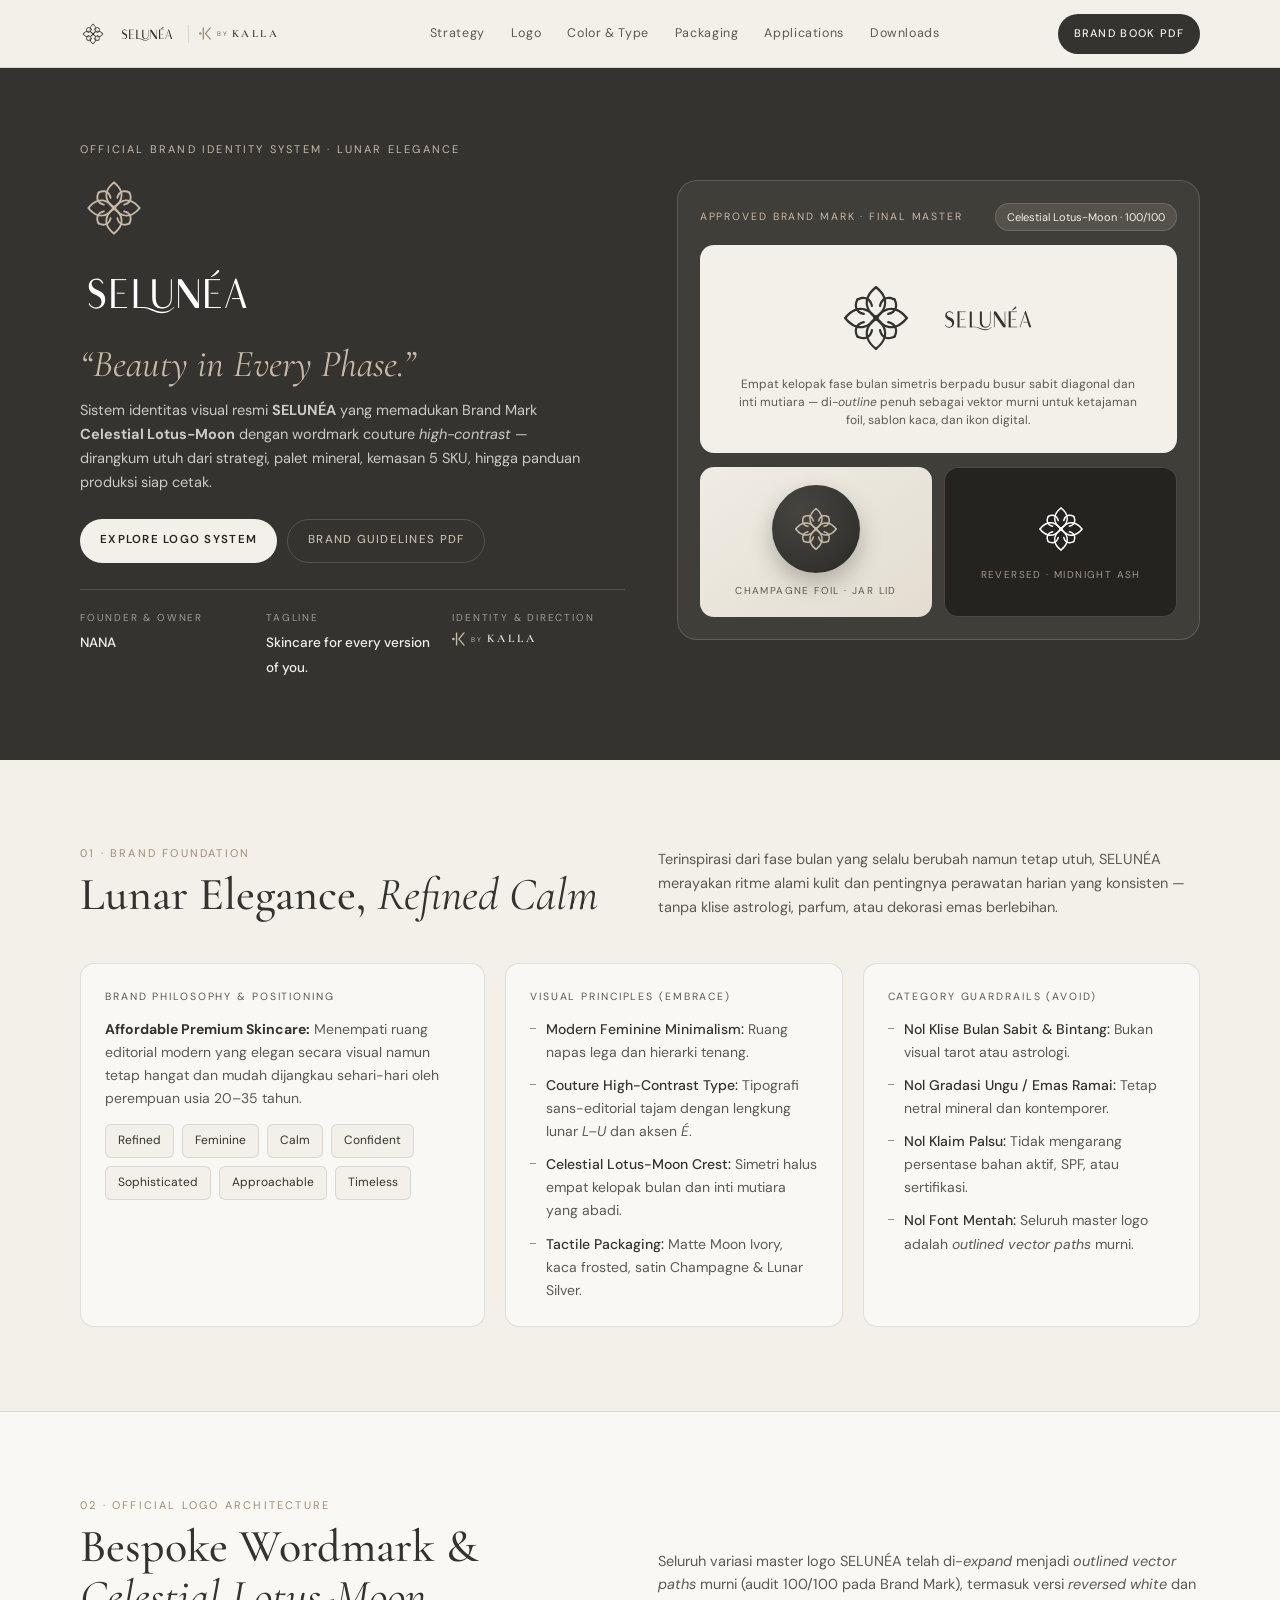
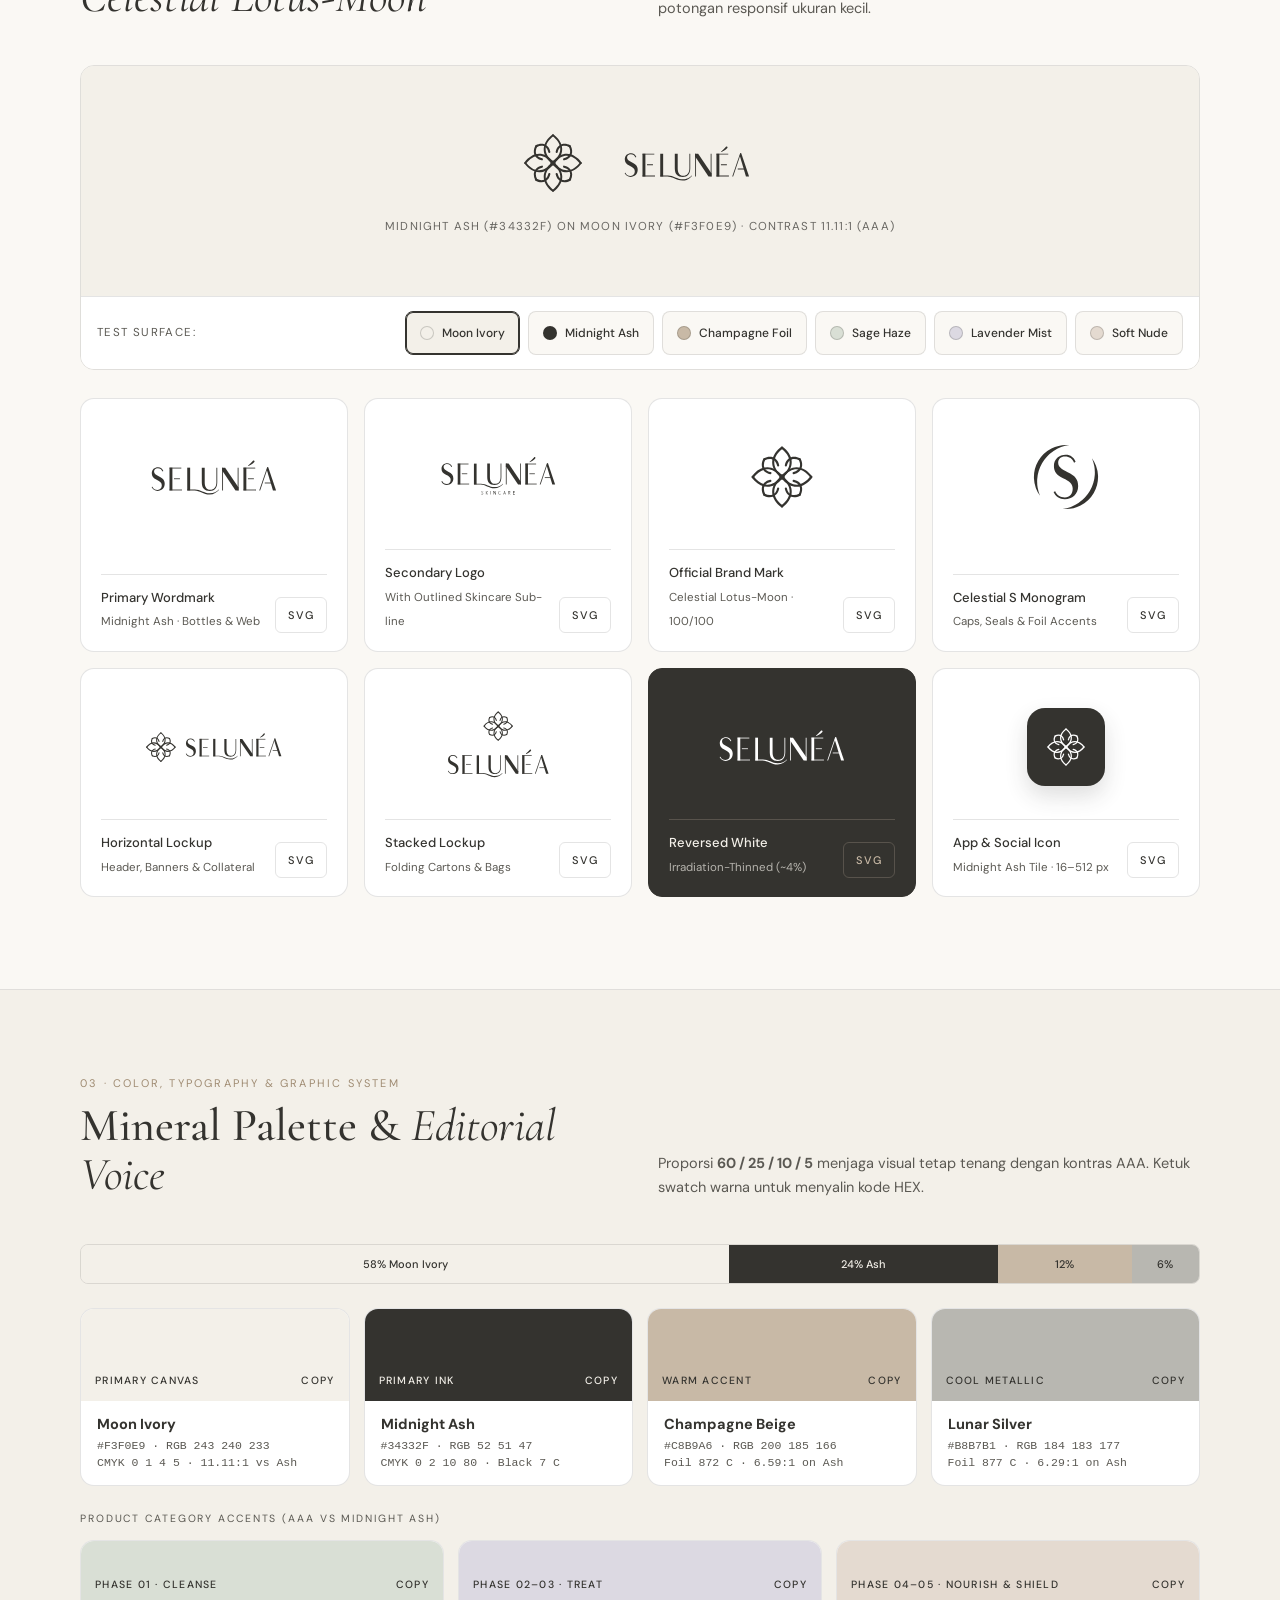
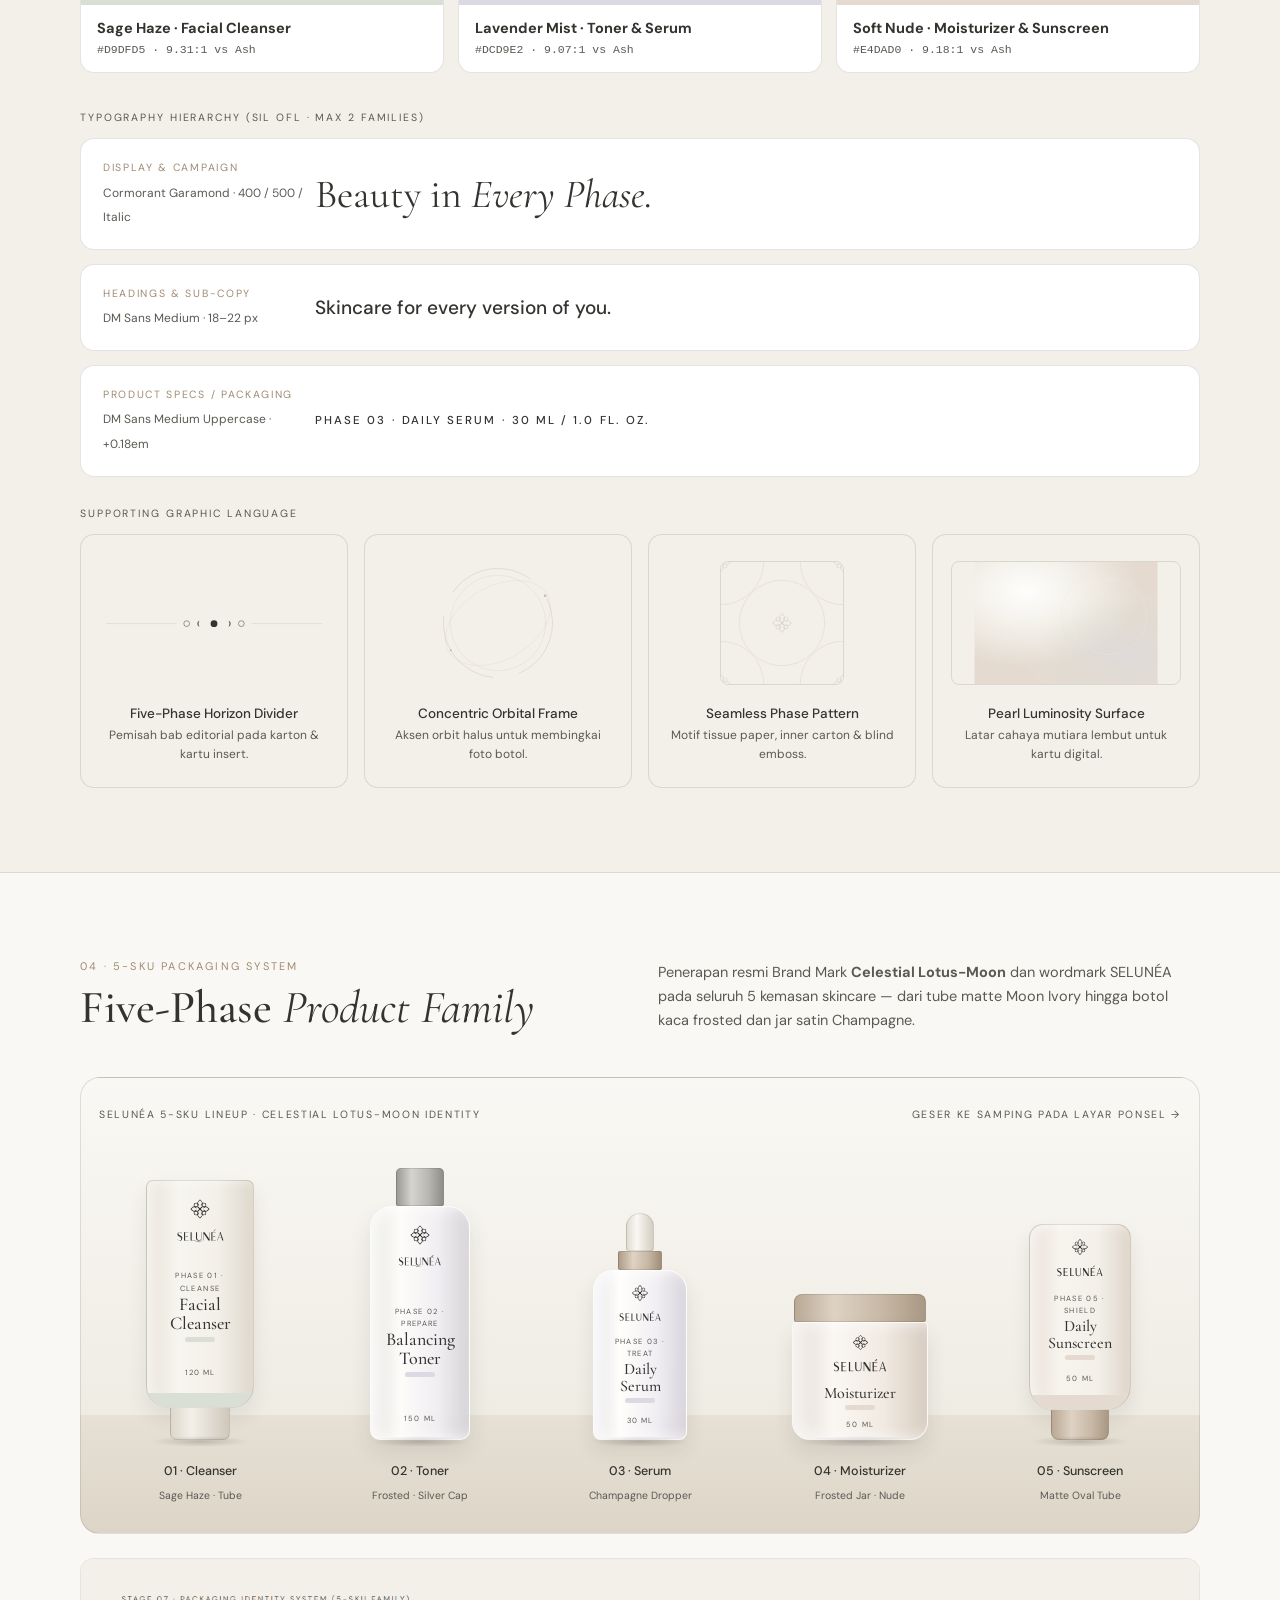
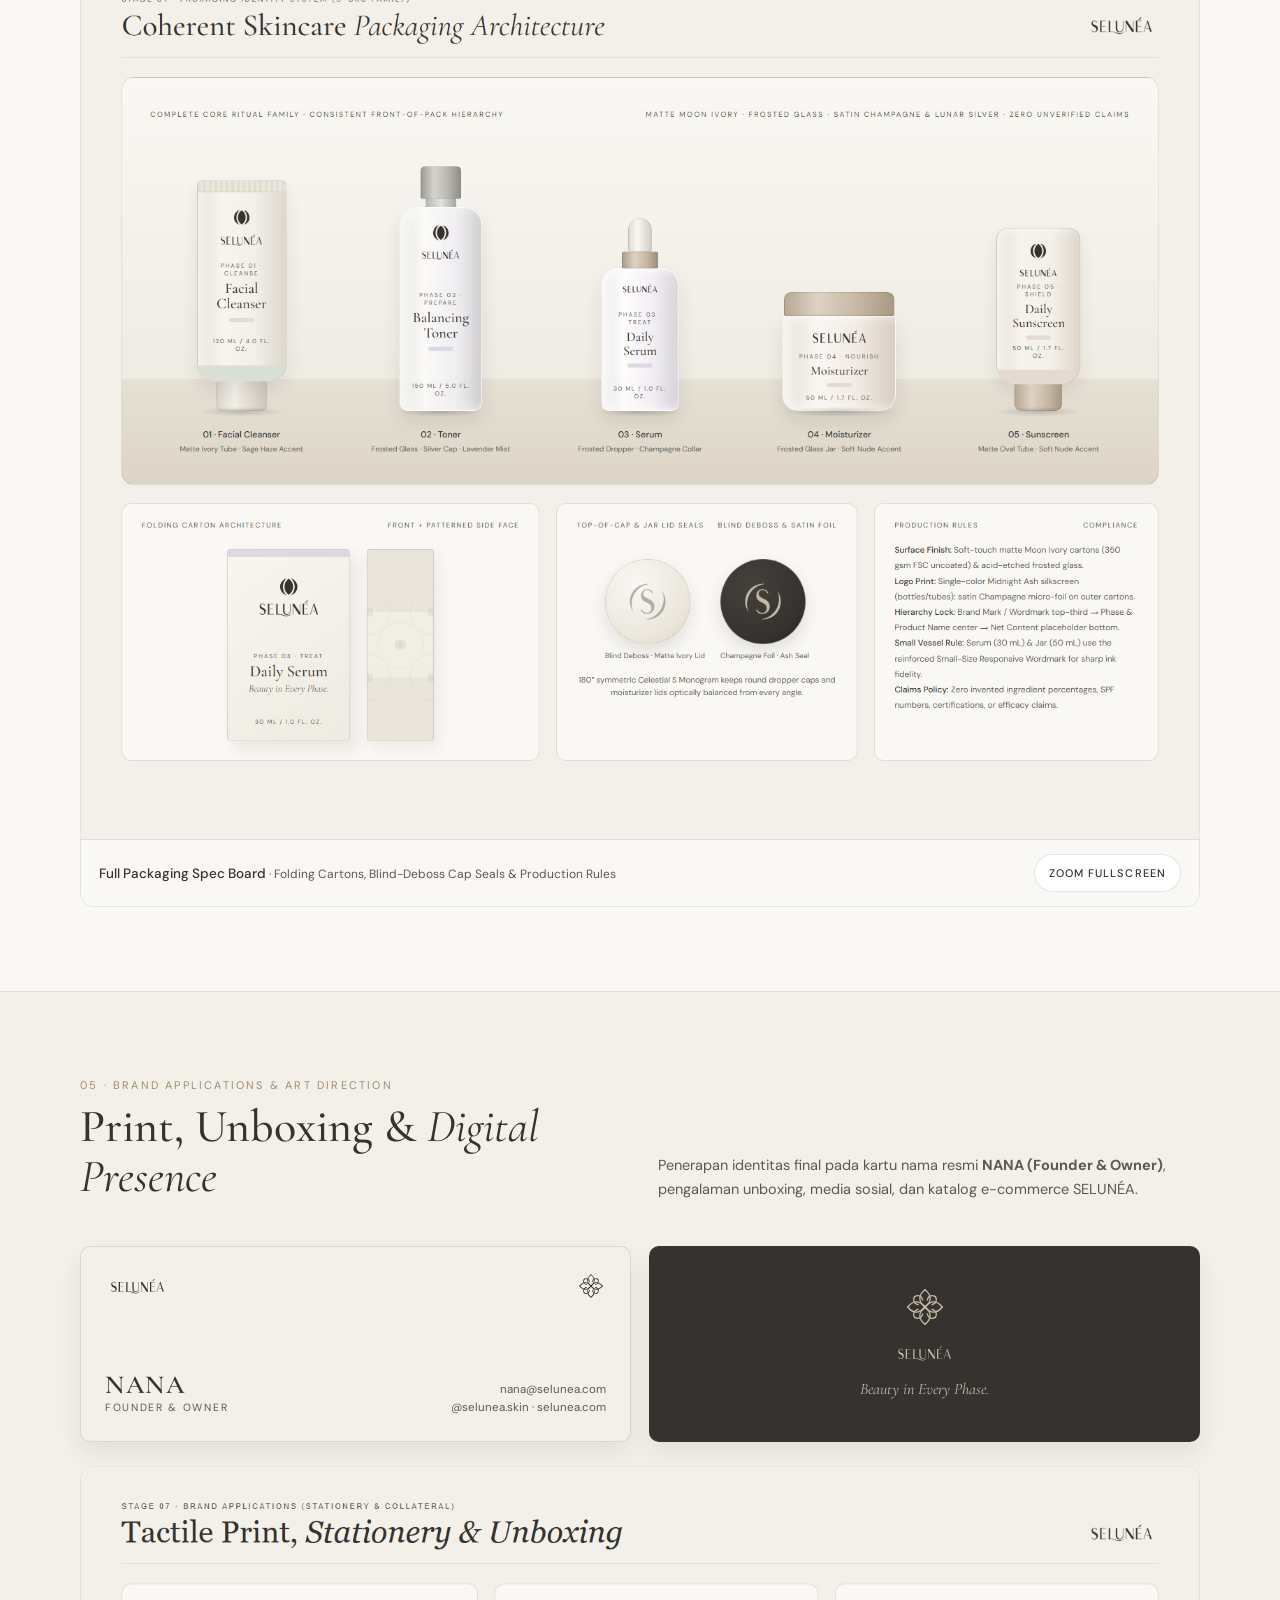
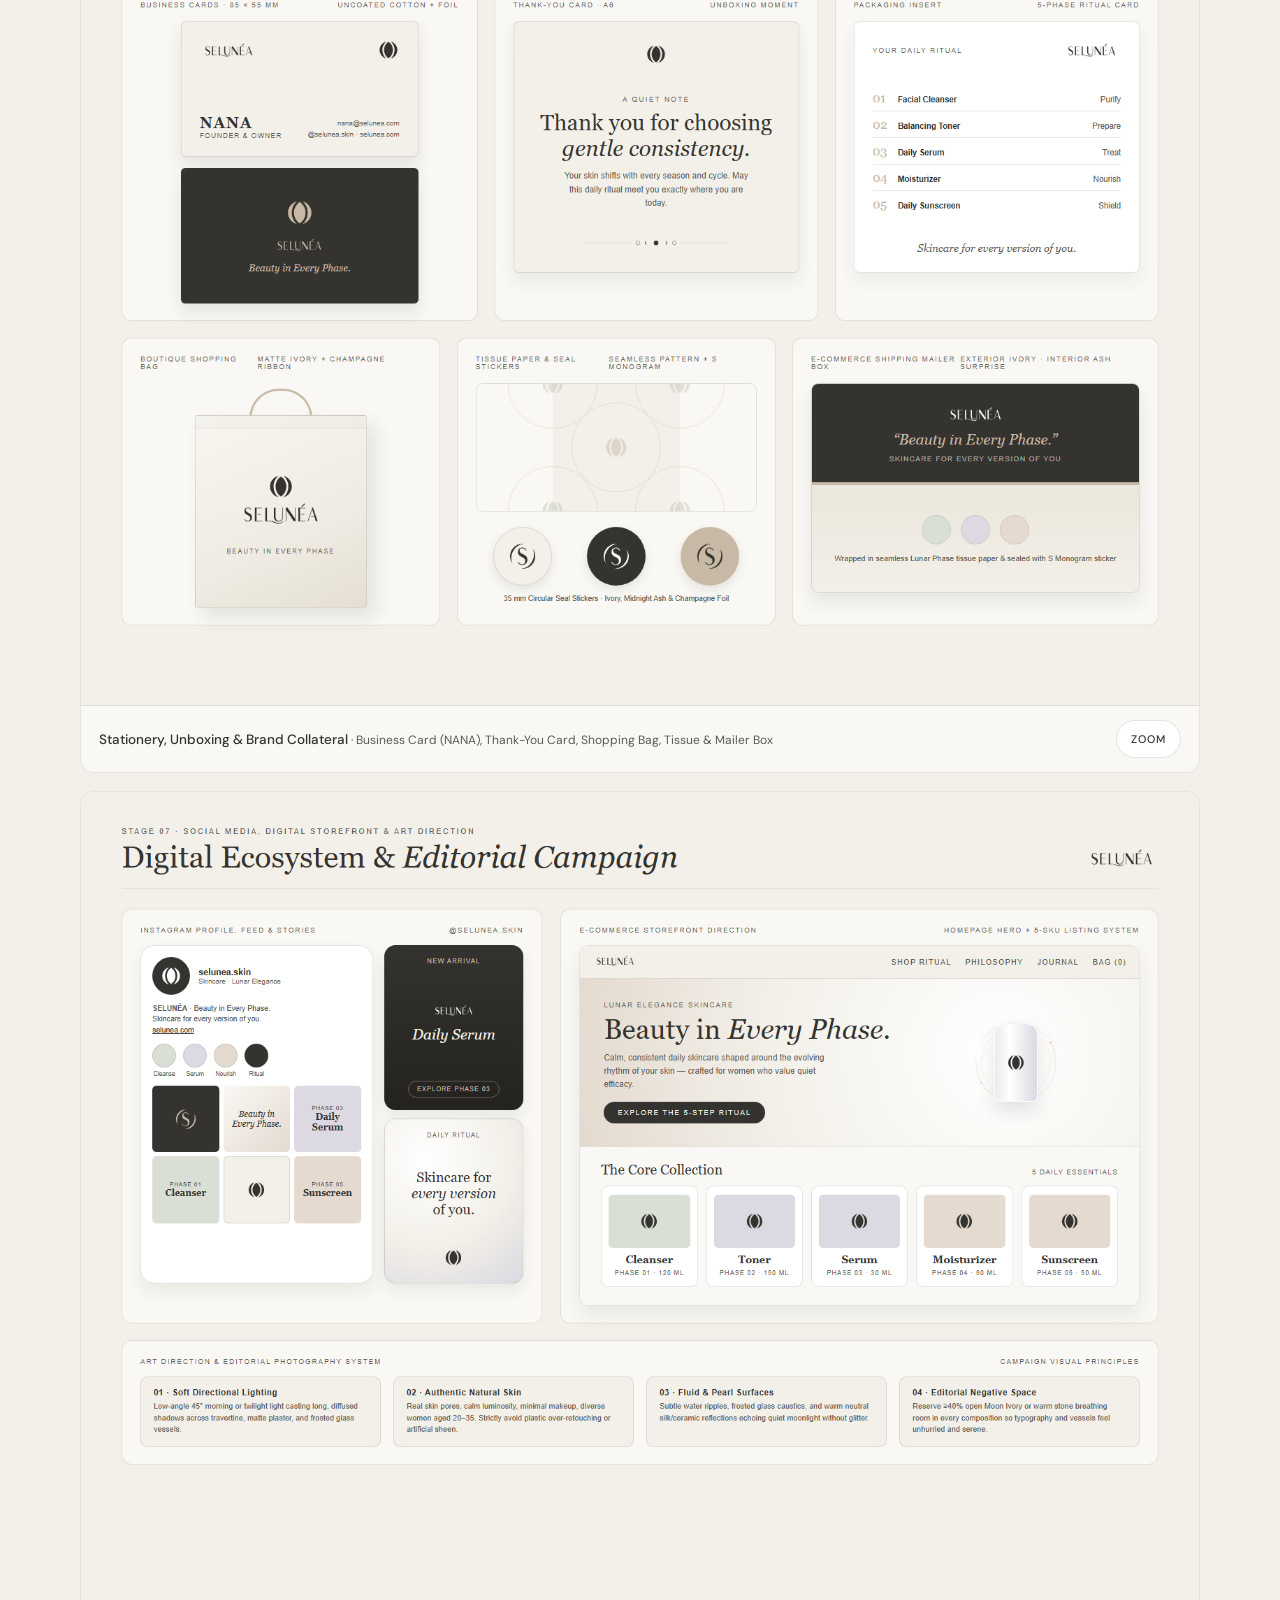
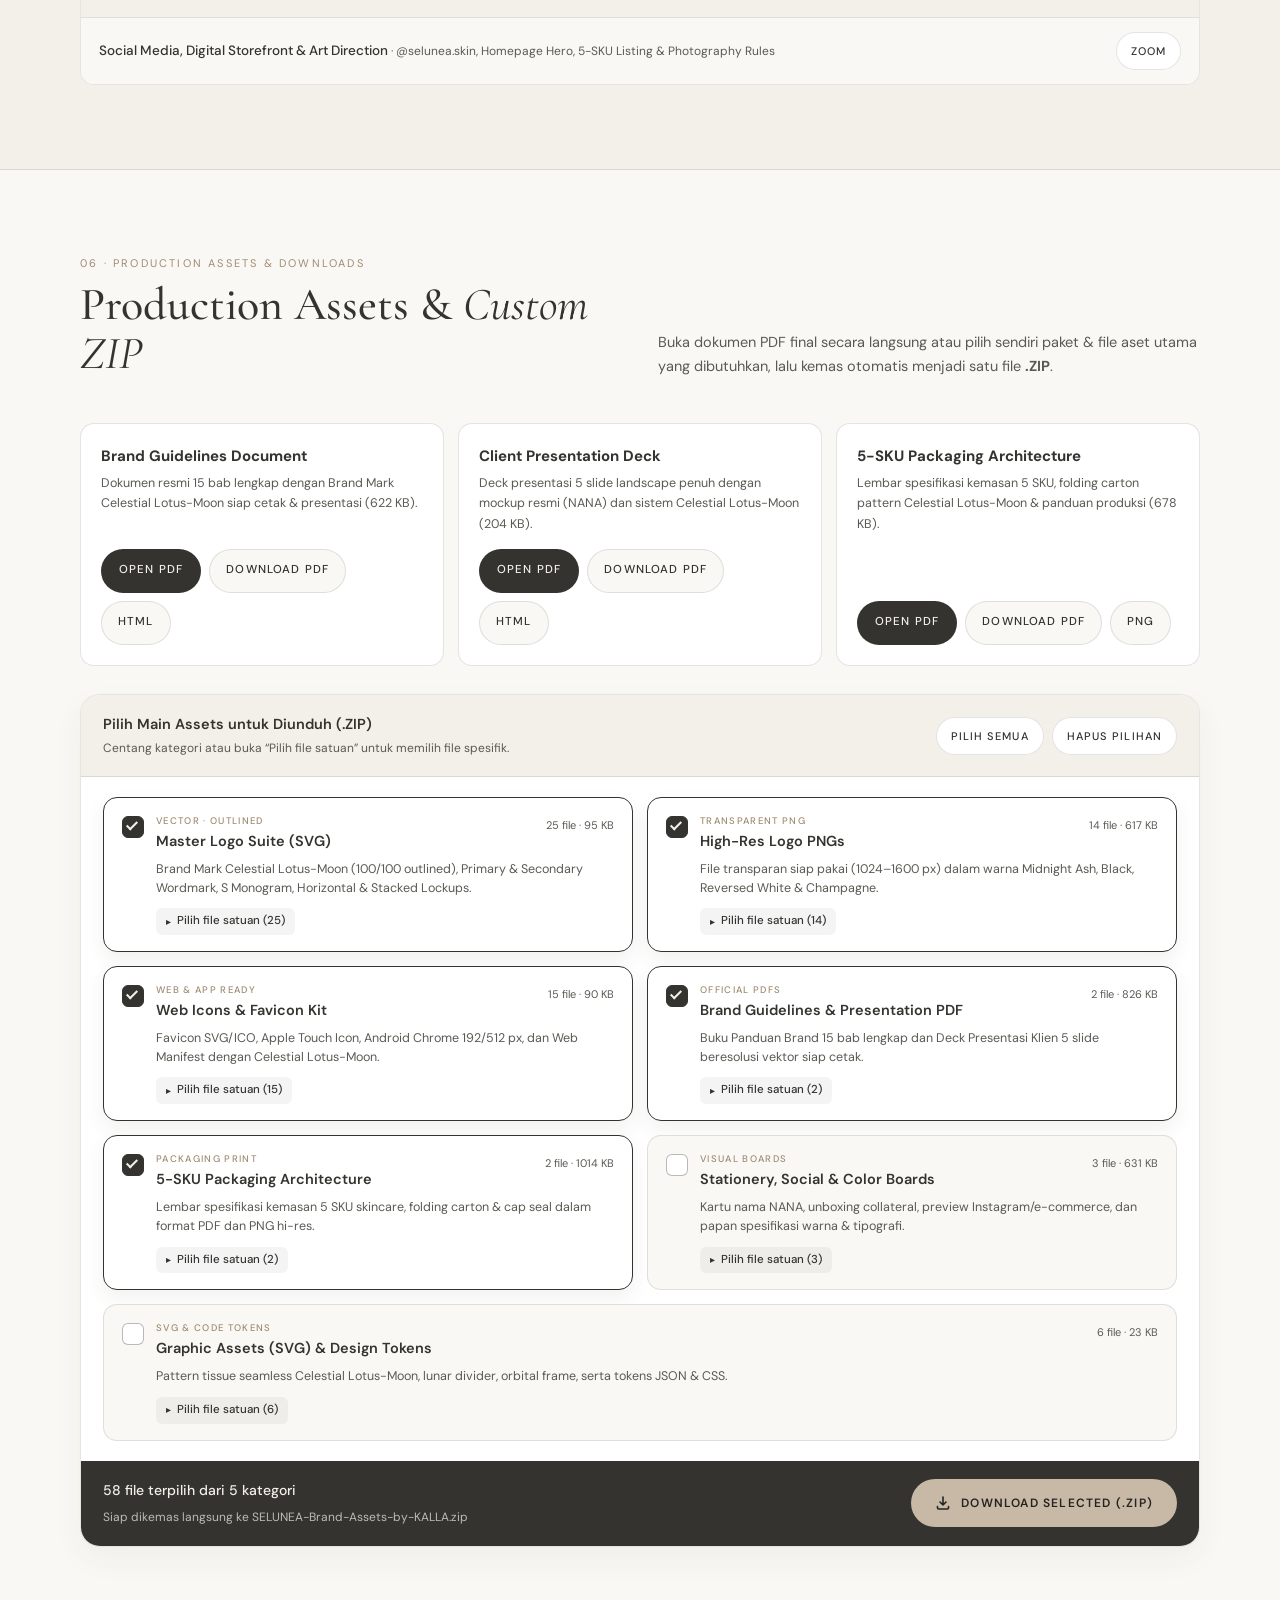
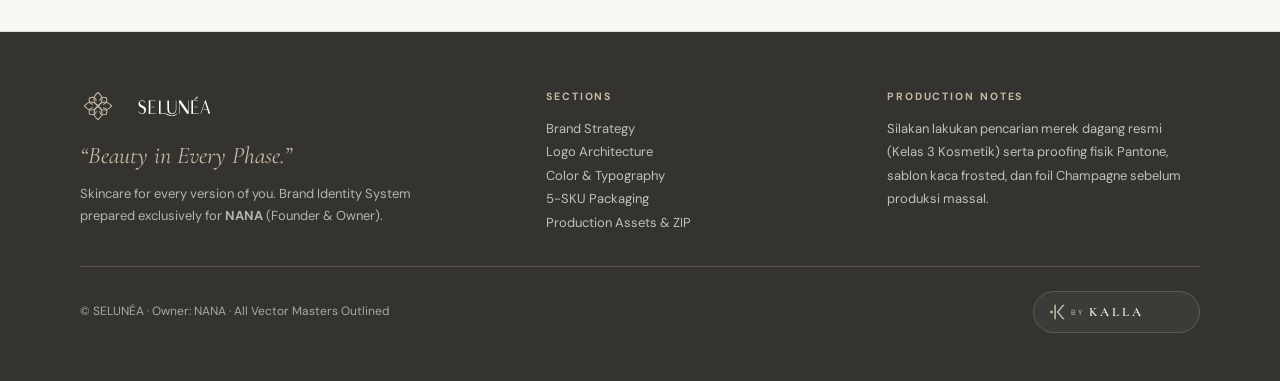
==== commit 1530a447: "Update final Celestial Lotus-Moon SVGs, web icons, tokens, and index.html with custom ZIP downloader" ====
--- a/index.html
+++ b/index.html
@@ -3,9 +3,9 @@
 <head>
 <meta charset="UTF-8" />
 <meta name="viewport" content="width=device-width, initial-scale=1.0" />
-<title>SELUNÉA — Interactive Brand Identity by KALLA</title>
-<meta name="description" content="Interactive Brand Identity Showcase for SELUNÉA (Beauty in Every Phase) — Presented for NANA, designed by KALLA." />
-<link id="dynamicFavicon" rel="icon" type="image/svg+xml" href="05-logo-final/web-icons/favicon.svg" />
+<title>SELUNÉA — Brand Identity System by KALLA</title>
+<meta name="description" content="Official Brand Identity System for SELUNÉA (Beauty in Every Phase) — Celestial Lotus-Moon Brand Mark, presented for NANA, designed by KALLA." />
+<link rel="icon" type="image/svg+xml" href="05-logo-final/web-icons/favicon.svg" />
 <link rel="preconnect" href="https://fonts.googleapis.com" />
 <link rel="preconnect" href="https://fonts.gstatic.com" crossorigin />
 <link href="https://fonts.googleapis.com/css2?family=Cormorant+Garamond:ital,wght@0,400;0,500;0,600;1,400;1,500&family=DM+Sans:wght@400;500;600&display=swap" rel="stylesheet" />
@@ -55,35 +55,13 @@
   .dark-surface :focus-visible { outline-color: var(--champagne); }
 
   section, header, footer, .wrap, .editorial-panel, .playground, .pg-stage, .board-feature,
-  .hero-grid > *, .strategy-grid > *, .arch-grid > *, .gov-grid > *, .color-grid > *,
+  .hero-grid > *, .strategy-grid > *, .arch-grid > *, .color-grid > *,
   .type-stack > *, .gfx-grid > *, .owner-spot > *, .boards-grid > *, .dl-grid > *, .footer-top > * {
     min-width: 0;
   }
 
   .wrap { width: 100%; max-width: var(--container); margin: 0 auto; padding: 0 20px; }
-
-  /* ---------------- SILKY 60FPS TRUE PATH MORPH ---------------- */
-  .morph-slot {
-    position: relative;
-    display: inline-flex;
-    align-items: center;
-    justify-content: center;
-    width: 64px; height: 64px;
-    flex-shrink: 0;
-    color: currentColor;
-  }
-  .morph-svg {
-    width: 100%; height: 100%;
-    overflow: visible;
-    transform-origin: center center;
-  }
-  .studio-note {
-    transition: opacity 220ms ease, transform 220ms var(--ease-luxury);
-  }
-  .studio-note.is-fading {
-    opacity: 0;
-    transform: translateY(4px);
-  }
+  .brand-mark-svg { flex-shrink: 0; color: currentColor; }
 
   /* One-shot Editorial Scroll Reveal */
   .reveal {
@@ -93,7 +71,7 @@
   }
   .reveal.in-view { opacity: 1; transform: translateY(0); }
   @media (prefers-reduced-motion: reduce) {
-    .reveal, .studio-note { transition: none !important; opacity: 1 !important; transform: none !important; }
+    .reveal { transition: none !important; opacity: 1 !important; transform: none !important; }
   }
 
   /* ---------------- STICKY NAVIGATION ---------------- */
@@ -107,7 +85,7 @@
   }
   .topbar-inner { height: 100%; display: flex; align-items: center; justify-content: space-between; gap: 12px; }
   .brand-lock { display: flex; align-items: center; gap: 10px; min-width: 0; }
-  .nav-live-mark { width: 24px; height: 24px; color: var(--ash); }
+  .nav-mark { width: 26px; height: 26px; color: var(--ash); }
   .nav-wm { height: 21px; width: auto; flex-shrink: 0; }
   .nav-sep { width: 1px; height: 18px; background: var(--line); display: none; }
   .nav-kalla { display: none; align-items: center; }
@@ -117,7 +95,7 @@
   .nav-links a:hover { color: var(--ash); background: rgba(52,51,47,0.06); }
 
   .nav-actions { display: flex; align-items: center; gap: 8px; }
-  .btn-pdf-sm { display: none; font-size: 11px; font-weight: 500; letter-spacing: 0.12em; text-transform: uppercase; padding: 10px 16px; border-radius: 999px; background: var(--ash); color: var(--ivory); min-height: 40px; align-items: center; }
+  .btn-pdf-sm { display: none; font-size: 11px; font-weight: 500; letter-spacing: 0.12em; text-transform: uppercase; padding: 10px 16px; border-radius: 999px; background: var(--ash); color: var(--ivory); min-height: 40px; align-items: center; transition: background 0.18s; }
   .btn-pdf-sm:hover { background: var(--ash-deep); }
 
   .menu-toggle { display: inline-flex; align-items: center; gap: 8px; min-height: 44px; min-width: 44px; padding: 0 14px; border: 1px solid var(--line); border-radius: 999px; background: var(--ivory-card); font-size: 12px; font-weight: 500; letter-spacing: 0.1em; text-transform: uppercase; }
@@ -130,77 +108,51 @@
   .drawer-nav a span.num { font-family: var(--font-sans); font-size: 11px; letter-spacing: 0.16em; color: var(--ash-soft); }
   .drawer-foot { padding-top: 16px; display: flex; flex-direction: column; gap: 14px; }
 
-  /* ---------------- HERO + INTERACTIVE BRAND MARK STUDIO ---------------- */
-  .hero { background: var(--ash); color: var(--ivory); padding: 44px 0 56px; position: relative; }
-  .hero-grid { display: grid; grid-template-columns: 1fr; gap: 32px; align-items: center; }
+  /* ---------------- HERO + APPROVED IDENTITY SHOWCASE ---------------- */
+  .hero { background: var(--ash); color: var(--ivory); padding: 48px 0 60px; position: relative; }
+  .hero-grid { display: grid; grid-template-columns: 1fr; gap: 36px; align-items: center; }
   .hero-kicker { font-size: 11px; letter-spacing: 0.2em; text-transform: uppercase; color: var(--champagne); margin-bottom: 16px; }
-  .hero-brand-stack { display: flex; flex-direction: column; align-items: flex-start; gap: 14px; margin-bottom: 18px; }
-  .hero-mark-slot { width: 64px; height: 64px; color: var(--champagne); }
+  .hero-brand-stack { display: flex; flex-direction: column; align-items: flex-start; gap: 16px; margin-bottom: 18px; }
+  .hero-mark { width: 68px; height: 68px; color: var(--champagne); }
   .hero-wm { height: clamp(40px, 11vw, 66px); width: auto; max-width: 100%; margin-left: -10px; }
   .hero-quote { font-family: var(--font-display); font-style: italic; font-weight: 400; font-size: clamp(26px, 5vw, 38px); line-height: 1.18; color: var(--champagne); margin-bottom: 12px; }
-  .hero-sub { font-size: 14.5px; color: rgba(243, 240, 233, 0.78); max-width: 520px; margin-bottom: 24px; }
+  .hero-sub { font-size: 14.5px; color: rgba(243, 240, 233, 0.8); max-width: 520px; margin-bottom: 24px; }
+  .hero-cta-row { display: flex; flex-wrap: wrap; gap: 10px; margin-bottom: 26px; }
+  .btn-ivory { display: inline-flex; align-items: center; justify-content: center; min-height: 44px; padding: 0 20px; border-radius: 999px; background: var(--ivory); color: var(--ash-deep); font-size: 11.5px; font-weight: 600; letter-spacing: 0.11em; text-transform: uppercase; transition: background 0.18s, transform 0.15s; }
+  .btn-ivory:hover { background: #FFFFFF; }
+  .btn-outline-champ { display: inline-flex; align-items: center; justify-content: center; min-height: 44px; padding: 0 20px; border-radius: 999px; border: 1px solid var(--line-dark); color: var(--champagne); font-size: 11.5px; font-weight: 500; letter-spacing: 0.11em; text-transform: uppercase; transition: background 0.18s, border-color 0.18s; }
+  .btn-outline-champ:hover { background: rgba(200,185,166,0.12); border-color: var(--champagne); }
   .hero-meta-bar { display: grid; grid-template-columns: 1fr; gap: 14px; padding-top: 20px; border-top: 1px solid var(--line-dark); }
   .meta-item small { display: block; font-size: 10px; letter-spacing: 0.18em; text-transform: uppercase; color: rgba(243, 240, 233, 0.56); margin-bottom: 4px; }
   .meta-item strong { font-size: 13.5px; font-weight: 500; color: var(--ivory); }
 
-  .studio-panel { background: rgba(243, 240, 233, 0.055); border: 1px solid var(--line-dark); border-radius: var(--radius-lg); padding: 22px; }
-  .studio-head { display: flex; justify-content: space-between; align-items: center; gap: 10px; flex-wrap: wrap; margin-bottom: 16px; }
-  .studio-label { font-size: 10.5px; letter-spacing: 0.18em; text-transform: uppercase; color: var(--champagne); }
-  .studio-active-pill { font-size: 11px; color: var(--ivory); background: rgba(200,185,166,0.16); border: 1px solid var(--line-dark); padding: 4px 11px; border-radius: 999px; }
-
-  .morph-preview-box {
+  /* Approved Signature Showcase Card (Right Column of Hero) */
+  .identity-showcase { background: rgba(243, 240, 233, 0.055); border: 1px solid var(--line-dark); border-radius: var(--radius-lg); padding: 22px; display: flex; flex-direction: column; gap: 14px; }
+  .showcase-head { display: flex; justify-content: space-between; align-items: center; gap: 10px; flex-wrap: wrap; }
+  .showcase-label { font-size: 10.5px; letter-spacing: 0.18em; text-transform: uppercase; color: var(--champagne); }
+  .showcase-pill { font-size: 11px; color: var(--ivory); background: rgba(200,185,166,0.16); border: 1px solid var(--line-dark); padding: 4px 11px; border-radius: 999px; }
+  .showcase-lockup-card {
     background: var(--ivory); color: var(--ash); border-radius: var(--radius-md);
-    padding: 28px 20px 22px; display: flex; flex-direction: column; align-items: center; justify-content: center; gap: 16px;
-    margin-bottom: 16px;
-  }
-  .morph-hero-pair { display: flex; align-items: center; justify-content: center; gap: 18px; flex-wrap: wrap; }
-  .studio-big-mark { width: 78px; height: 78px; color: var(--ash); }
-  .studio-pair-wm { height: 34px; width: auto; color: var(--ash); }
-  .studio-note { font-size: 12px; color: var(--ash-soft); text-align: center; max-width: 420px; line-height: 1.5; min-height: 36px; }
-
-  .mark-options-grid { display: grid; grid-template-columns: repeat(2, 1fr); gap: 10px; margin-bottom: 14px; }
-  .mark-opt-btn {
-    display: flex; align-items: center; gap: 10px; text-align: left;
-    min-height: 58px; padding: 10px 12px; border-radius: 12px;
-    background: rgba(243, 240, 233, 0.05); border: 1px solid rgba(200, 185, 166, 0.2); color: var(--ivory);
-    transition: background 0.24s var(--ease-luxury), border-color 0.24s var(--ease-luxury), transform 0.18s var(--ease-luxury);
-  }
-  .mark-opt-btn:hover { background: rgba(243, 240, 233, 0.1); border-color: var(--champagne); }
-  .mark-opt-btn:active { transform: scale(0.98); }
-  .mark-opt-btn.active { background: var(--ivory); color: var(--ash); border-color: var(--ivory); box-shadow: 0 8px 20px rgba(0,0,0,0.22); }
-  .opt-mini-svg { width: 34px; height: 34px; border-radius: 8px; flex-shrink: 0; display: flex; align-items: center; justify-content: center; padding: 5px; background: rgba(243,240,233,0.08); }
-  .mark-opt-btn.active .opt-mini-svg { background: rgba(52,51,47,0.08); }
-  .opt-mini-svg svg { width: 100%; height: 100%; }
-  .opt-mini-text small { display: block; font-size: 9.5px; letter-spacing: 0.14em; text-transform: uppercase; opacity: 0.68; line-height: 1.2; margin-bottom: 2px; }
-  .opt-mini-text strong { display: block; font-size: 12.5px; font-weight: 500; line-height: 1.2; }
-
-  .studio-actions { display: flex; flex-direction: column; gap: 8px; align-items: center; }
-  .btn-confirm-choice {
-    display: inline-flex; align-items: center; justify-content: center; gap: 8px;
-    width: 100%; min-height: 44px; padding: 0 18px; border-radius: 999px;
-    background: var(--champagne); color: var(--ash-deep);
-    font-size: 11.5px; font-weight: 600; letter-spacing: 0.1em; text-transform: uppercase;
-    transition: background 0.18s, transform 0.15s;
-  }
-  .btn-confirm-choice:hover { background: #D7C9B7; }
-  .btn-confirm-choice:active { transform: scale(0.98); }
-  .studio-helper { font-size: 11px; color: rgba(243,240,233,0.62); text-align: center; line-height: 1.45; }
-
-  /* Floating Quick Switcher */
-  .floating-bar {
-    position: fixed; bottom: 16px; left: 50%; z-index: 50;
-    transform: translateX(-50%) translateY(96px); opacity: 0; pointer-events: none;
-    background: rgba(36, 35, 32, 0.94); backdrop-filter: blur(12px); -webkit-backdrop-filter: blur(12px);
-    border: 1px solid var(--line-dark); border-radius: 999px; padding: 6px 8px;
-    display: flex; align-items: center; gap: 6px; box-shadow: 0 14px 36px rgba(0,0,0,0.28);
-    transition: transform 360ms var(--ease-luxury), opacity 280ms ease; max-width: calc(100vw - 24px);
-  }
-  .floating-bar.visible { transform: translateX(-50%) translateY(0); opacity: 1; pointer-events: auto; }
-  .fb-label { display: none; font-size: 10px; letter-spacing: 0.14em; text-transform: uppercase; color: var(--champagne); padding: 0 10px 0 12px; white-space: nowrap; }
-  .fb-btn { min-width: 44px; min-height: 44px; padding: 0 10px; border-radius: 999px; display: inline-flex; align-items: center; justify-content: center; gap: 6px; color: rgba(243,240,233,0.75); font-size: 11px; font-weight: 500; transition: background 0.2s, color 0.2s; }
-  .fb-btn svg { width: 20px; height: 20px; flex-shrink: 0; }
-  .fb-btn span { display: none; }
-  .fb-btn.active { background: var(--ivory); color: var(--ash); }
+    padding: 32px 22px 24px; display: flex; flex-direction: column; align-items: center; justify-content: center; gap: 16px;
+  }
+  .showcase-pair { display: flex; align-items: center; justify-content: center; gap: 18px; flex-wrap: wrap; }
+  .showcase-big-mark { width: 82px; height: 82px; color: var(--ash); }
+  .showcase-pair-wm { height: 36px; width: auto; color: var(--ash); }
+  .showcase-caption { font-size: 12px; color: var(--ash-soft); text-align: center; max-width: 400px; line-height: 1.5; }
+  .showcase-duo { display: grid; grid-template-columns: repeat(2, 1fr); gap: 12px; }
+  .showcase-tile {
+    border-radius: var(--radius-md); padding: 18px 14px;
+    display: flex; flex-direction: column; align-items: center; justify-content: center; gap: 10px; text-align: center;
+  }
+  .showcase-tile.lid-tile { background: linear-gradient(145deg, #EFECE4, #E3DDD1); color: var(--ash); }
+  .showcase-tile.dark-tile { background: var(--ash-deep); border: 1px solid var(--line-dark); color: var(--ivory); }
+  .jar-lid-seal {
+    width: 88px; height: 88px; border-radius: 50%;
+    background: radial-gradient(circle at 32% 28%, #474540, #34332F 68%, #22211E);
+    box-shadow: 0 10px 22px rgba(36,35,32,0.28);
+    display: flex; align-items: center; justify-content: center;
+  }
+  .tile-cap { font-size: 10px; letter-spacing: 0.14em; text-transform: uppercase; opacity: 0.78; }
 
   /* ---------------- SHARED SECTIONS ---------------- */
   .section { padding: 56px 0; border-bottom: 1px solid var(--line); }
@@ -232,7 +184,7 @@
     background: var(--ivory); color: var(--ash);
   }
   .pg-lockup-live { display: flex; align-items: center; justify-content: center; gap: 20px; flex-wrap: wrap; }
-  .pg-mark-live { width: clamp(52px, 11vw, 72px); height: clamp(52px, 11vw, 72px); }
+  .pg-mark-live { width: clamp(54px, 11vw, 74px); height: clamp(54px, 11vw, 74px); }
   .pg-wm-live { height: clamp(34px, 7.5vw, 52px); width: auto; }
   .pg-caption { font-size: 11.5px; letter-spacing: 0.1em; text-transform: uppercase; opacity: 0.72; text-align: center; }
   .pg-controls { background: var(--white); border-top: 1px solid var(--line); padding: 14px 16px; display: flex; flex-wrap: wrap; align-items: center; justify-content: space-between; gap: 12px; }
@@ -241,28 +193,24 @@
   .surface-btn.active { border-color: var(--ash); background: var(--ivory); box-shadow: inset 0 0 0 1px var(--ash); }
   .sw-chip { width: 14px; height: 14px; border-radius: 50%; border: 1px solid rgba(52,51,47,0.22); flex-shrink: 0; }
 
-  .arch-grid { display: grid; grid-template-columns: 1fr; gap: 16px; margin-bottom: 24px; }
+  .arch-grid { display: grid; grid-template-columns: 1fr; gap: 16px; margin-bottom: 8px; }
   .arch-card { background: var(--white); border: 1px solid var(--line); border-radius: var(--radius-md); padding: 24px 20px 18px; display: flex; flex-direction: column; justify-content: space-between; gap: 18px; min-width: 0; }
   .arch-card.dark { background: var(--ash); border-color: var(--ash); color: var(--ivory); }
   .arch-stage { min-height: 108px; display: flex; align-items: center; justify-content: center; }
   .arch-svg { max-height: 52px; width: auto; }
-  .arch-svg-sq { width: 76px; height: 76px; }
-  .live-hlock { display: flex; align-items: center; gap: 12px; }
-  .live-hlock .morph-slot { width: 42px; height: 42px; }
-  .live-hlock .hlock-wm { height: 26px; width: auto; }
-  .live-slock { display: flex; flex-direction: column; align-items: center; gap: 10px; }
-  .live-slock .morph-slot { width: 48px; height: 48px; }
-  .live-slock .slock-wm { height: 26px; width: auto; }
+  .arch-svg-sq { width: 78px; height: 78px; }
+  .arch-svg-tall { max-height: 92px; width: auto; }
   .app-icon-tile { width: 78px; height: 78px; border-radius: 18px; background: var(--ash); color: var(--ivory); display: flex; align-items: center; justify-content: center; box-shadow: 0 10px 22px rgba(52,51,47,0.16); }
-  .app-icon-tile .morph-slot { width: 48px; height: 48px; }
 
   .arch-meta { display: flex; justify-content: space-between; align-items: flex-end; gap: 10px; padding-top: 12px; border-top: 1px solid var(--line); }
   .arch-card.dark .arch-meta { border-color: var(--line-dark); }
   .arch-meta strong { display: block; font-size: 13px; font-weight: 500; }
   .arch-meta span { font-size: 11.5px; color: var(--ash-soft); }
   .arch-card.dark .arch-meta span { color: rgba(243,240,233,0.68); }
-  .dl-link { font-size: 11px; letter-spacing: 0.1em; text-transform: uppercase; font-weight: 500; padding: 8px 12px; border-radius: 6px; border: 1px solid var(--line); min-height: 36px; display: inline-flex; align-items: center; white-space: nowrap; }
+  .dl-link { font-size: 11px; letter-spacing: 0.1em; text-transform: uppercase; font-weight: 500; padding: 8px 12px; border-radius: 6px; border: 1px solid var(--line); min-height: 36px; display: inline-flex; align-items: center; white-space: nowrap; transition: background 0.16s; }
+  .dl-link:hover { background: rgba(52,51,47,0.06); }
   .arch-card.dark .dl-link { border-color: var(--line-dark); color: var(--champagne); }
+  .arch-card.dark .dl-link:hover { background: rgba(200,185,166,0.12); }
 
   /* ---------------- 03. COLOR, TYPE & GRAPHICS ---------------- */
   .prop-bar { display: flex; height: 40px; border-radius: var(--radius-sm); overflow: hidden; border: 1px solid var(--line); margin-bottom: 24px; font-size: 11px; font-weight: 500; }
@@ -290,7 +238,7 @@
   .gfx-card h3 { font-size: 13.5px; font-weight: 500; }
   .gfx-card p { font-size: 12px; color: var(--ash-soft); }
 
-  /* ---------------- 04. LIVE MORPHING 5-SKU PACKAGING SHELF ---------------- */
+  /* ---------------- 04. 5-SKU PACKAGING SHELF ---------------- */
   .live-shelf-wrap {
     background: linear-gradient(180deg, #FAF8F4 0%, #EFECE4 74%, #E6E0D5 74.2%, #DDD5C7 100%);
     border: 1px solid var(--line); border-radius: var(--radius-lg);
@@ -302,7 +250,7 @@
   .v-stage { height: 300px; display: flex; flex-direction: column; align-items: center; justify-content: flex-end; }
   .v-fop { display: flex; flex-direction: column; align-items: center; justify-content: space-between; text-align: center; width: 100%; height: 100%; padding: 16px 10px 14px; color: var(--ash); }
   .v-top { display: flex; flex-direction: column; align-items: center; gap: 5px; width: 100%; }
-  .v-mark { width: 22px; height: 22px; color: var(--ash); }
+  .v-mark { width: 24px; height: 24px; color: var(--ash); }
   .v-wm { width: 66%; height: auto; color: var(--ash); }
   .v-cat { font-size: 7.5px; letter-spacing: 0.18em; text-transform: uppercase; color: var(--ash-soft); }
   .v-name { font-family: var(--font-display); font-size: 18px; font-weight: 500; line-height: 1.05; }
@@ -348,16 +296,118 @@
   .board-thumb-meta strong { display: block; font-size: 13.5px; font-weight: 500; }
   .board-thumb-meta span { font-size: 11.5px; color: var(--ash-soft); }
 
-  .dl-grid { display: grid; grid-template-columns: 1fr; gap: 14px; }
+  .dl-grid { display: grid; grid-template-columns: 1fr; gap: 14px; margin-bottom: 28px; }
   .dl-card { background: var(--white); border: 1px solid var(--line); border-radius: var(--radius-md); padding: 20px; display: flex; flex-direction: column; justify-content: space-between; gap: 14px; }
   .dl-card strong { font-size: 15px; display: block; margin-bottom: 4px; }
   .dl-card p { font-size: 12.5px; color: var(--ash-soft); }
   .dl-btn-row { display: flex; flex-wrap: wrap; gap: 8px; }
-  .btn-dark-sm { display: inline-flex; align-items: center; justify-content: center; min-height: 44px; padding: 0 18px; border-radius: 999px; background: var(--ash); color: var(--ivory); font-size: 11.5px; font-weight: 500; letter-spacing: 0.1em; text-transform: uppercase; }
-  .btn-light-sm { display: inline-flex; align-items: center; justify-content: center; min-height: 44px; padding: 0 16px; border-radius: 999px; border: 1px solid var(--line); background: var(--ivory-card); color: var(--ash); font-size: 11.5px; font-weight: 500; letter-spacing: 0.1em; text-transform: uppercase; }
+  .btn-dark-sm { display: inline-flex; align-items: center; justify-content: center; min-height: 44px; padding: 0 18px; border-radius: 999px; background: var(--ash); color: var(--ivory); font-size: 11.5px; font-weight: 500; letter-spacing: 0.1em; text-transform: uppercase; transition: background 0.18s; }
+  .btn-dark-sm:hover { background: var(--ash-deep); }
+  .btn-light-sm { display: inline-flex; align-items: center; justify-content: center; min-height: 44px; padding: 0 16px; border-radius: 999px; border: 1px solid var(--line); background: var(--ivory-card); color: var(--ash); font-size: 11.5px; font-weight: 500; letter-spacing: 0.1em; text-transform: uppercase; transition: background 0.18s; }
+  .btn-light-sm:hover { background: var(--ivory-deep); }
+
+  /* ---------------- 06. CUSTOM ZIP ASSET PICKER ---------------- */
+  .zip-builder {
+    background: var(--white); border: 1px solid var(--line); border-radius: var(--radius-lg);
+    overflow: hidden; box-shadow: 0 12px 30px rgba(52,51,47,0.05);
+  }
+  .zip-toolbar {
+    padding: 18px 22px; background: var(--ivory); border-bottom: 1px solid var(--line);
+    display: flex; flex-wrap: wrap; align-items: center; justify-content: space-between; gap: 12px;
+  }
+  .zip-toolbar-title { display: flex; flex-direction: column; gap: 2px; }
+  .zip-toolbar-title strong { font-size: 14.5px; font-weight: 600; }
+  .zip-toolbar-title span { font-size: 12px; color: var(--ash-soft); }
+  .zip-toolbar-actions { display: flex; flex-wrap: wrap; gap: 8px; }
+  .zip-pill-btn {
+    min-height: 38px; padding: 0 14px; border-radius: 999px; border: 1px solid var(--line);
+    background: var(--white); font-size: 11px; font-weight: 500; letter-spacing: 0.1em; text-transform: uppercase;
+    transition: background 0.16s, border-color 0.16s;
+  }
+  .zip-pill-btn:hover { border-color: var(--ash); background: var(--ivory-card); }
+
+  .asset-picker-grid { display: grid; grid-template-columns: 1fr; gap: 14px; padding: 20px 22px; }
+  .asset-card {
+    background: var(--ivory-card); border: 1.5px solid var(--line); border-radius: var(--radius-md);
+    padding: 16px 18px; display: flex; flex-direction: column; gap: 10px;
+    transition: border-color 0.2s var(--ease-luxury), background-color 0.2s var(--ease-luxury), box-shadow 0.2s;
+  }
+  .asset-card.selected {
+    background: var(--white); border-color: var(--ash);
+    box-shadow: 0 8px 20px rgba(52,51,47,0.07);
+  }
+  .asset-card-top { display: flex; justify-content: space-between; align-items: flex-start; gap: 10px; }
+  .group-check-wrap { display: flex; align-items: flex-start; gap: 12px; cursor: pointer; flex: 1; min-width: 0; }
+  .group-cb { position: absolute; opacity: 0; width: 1px; height: 1px; pointer-events: none; }
+  .custom-box {
+    width: 22px; height: 22px; border-radius: 6px; border: 1.5px solid rgba(52,51,47,0.34);
+    background: var(--white); flex-shrink: 0; margin-top: 2px; position: relative;
+    transition: background 0.16s, border-color 0.16s;
+  }
+  .group-cb:checked + .custom-box { background: var(--ash); border-color: var(--ash); }
+  .group-cb:checked + .custom-box::after {
+    content: ''; position: absolute; left: 6px; top: 2px; width: 6px; height: 11px;
+    border: solid var(--ivory); border-width: 0 2px 2px 0; transform: rotate(45deg);
+  }
+  .group-cb:indeterminate + .custom-box { background: var(--champagne-deep); border-color: var(--champagne-deep); }
+  .group-cb:indeterminate + .custom-box::after {
+    content: ''; position: absolute; left: 4px; top: 8px; width: 11px; height: 2px; background: var(--white);
+  }
+  .group-cb:focus-visible + .custom-box { outline: 2px solid var(--ash); outline-offset: 2px; }
+  .group-titles { display: flex; flex-direction: column; gap: 2px; min-width: 0; }
+  .asset-badge { font-size: 9.5px; letter-spacing: 0.14em; text-transform: uppercase; color: var(--champagne-deep); font-weight: 500; }
+  .group-titles strong { font-size: 14.5px; font-weight: 600; line-height: 1.25; }
+  .group-count { font-size: 11px; color: var(--ash-soft); white-space: nowrap; padding-top: 2px; }
+  .asset-desc { font-size: 12.5px; color: var(--ash-soft); line-height: 1.5; padding-left: 34px; }
+
+  .file-drawer { padding-left: 34px; }
+  .file-drawer summary {
+    font-size: 11.5px; font-weight: 500; color: var(--ash); cursor: pointer;
+    list-style: none; display: inline-flex; align-items: center; gap: 6px;
+    padding: 4px 10px; border-radius: 6px; background: rgba(52,51,47,0.05);
+  }
+  .file-drawer summary::-webkit-details-marker { display: none; }
+  .file-drawer summary::before { content: '▸'; font-size: 10px; transition: transform 0.16s; }
+  .file-drawer[open] summary::before { transform: rotate(90deg); }
+  .file-list {
+    margin-top: 10px; display: grid; gap: 6px; max-height: 186px; overflow-y: auto;
+    padding: 10px; border-radius: 8px; background: var(--ivory); border: 1px solid var(--line);
+  }
+  .file-row {
+    display: flex; align-items: center; gap: 8px; font-size: 12px; cursor: pointer;
+    padding: 4px 6px; border-radius: 6px;
+  }
+  .file-row:hover { background: rgba(52,51,47,0.05); }
+  .file-cb { width: 16px; height: 16px; accent-color: var(--ash); flex-shrink: 0; cursor: pointer; }
+  .file-name { flex: 1; min-width: 0; overflow: hidden; text-overflow: ellipsis; white-space: nowrap; font-family: ui-monospace, SFMono-Regular, Menlo, monospace; font-size: 11px; }
+  .file-size { font-size: 10.5px; color: var(--ash-soft); flex-shrink: 0; }
+
+  .zip-footer {
+    padding: 18px 22px; background: var(--ash); color: var(--ivory);
+    display: flex; flex-wrap: wrap; align-items: center; justify-content: space-between; gap: 14px;
+  }
+  .zip-summary { display: flex; flex-direction: column; gap: 6px; flex: 1; min-width: 220px; }
+  .zip-summary strong { font-size: 14px; font-weight: 500; }
+  .zip-summary span { font-size: 12px; color: rgba(243,240,233,0.72); }
+  .zip-progress-track {
+    display: none; width: 100%; max-width: 340px; height: 6px; border-radius: 999px;
+    background: rgba(243,240,233,0.18); overflow: hidden; margin-top: 2px;
+  }
+  .zip-progress-track.active { display: block; }
+  .zip-progress-fill { width: 0%; height: 100%; background: var(--champagne); transition: width 120ms linear; }
+  .btn-download-zip {
+    display: inline-flex; align-items: center; justify-content: center; gap: 10px;
+    min-height: 48px; padding: 0 24px; border-radius: 999px;
+    background: var(--champagne); color: var(--ash-deep);
+    font-size: 12px; font-weight: 600; letter-spacing: 0.1em; text-transform: uppercase;
+    transition: background 0.18s, transform 0.15s, opacity 0.18s;
+  }
+  .btn-download-zip:hover:not(:disabled) { background: #D8CBB9; }
+  .btn-download-zip:active:not(:disabled) { transform: scale(0.98); }
+  .btn-download-zip:disabled { opacity: 0.45; cursor: not-allowed; }
 
   /* ---------------- FOOTER ---------------- */
-  .footer { background: var(--ash); color: var(--ivory); padding: 52px 0 92px; }
+  .footer { background: var(--ash); color: var(--ivory); padding: 56px 0 48px; }
   .footer-top { display: grid; grid-template-columns: 1fr; gap: 28px; padding-bottom: 32px; border-bottom: 1px solid var(--line-dark); }
   .footer-quote { font-family: var(--font-display); font-style: italic; font-size: 24px; color: var(--champagne); margin-top: 12px; }
   .footer-col h4 { font-size: 10.5px; letter-spacing: 0.18em; text-transform: uppercase; color: var(--champagne); margin-bottom: 12px; }
@@ -375,7 +425,7 @@
   .lb-img-wrap img { width: auto; max-width: 100%; height: auto; max-height: calc(100dvh - 108px); object-fit: contain; }
 
   .toast {
-    position: fixed; bottom: 78px; left: 50%; transform: translateX(-50%) translateY(14px);
+    position: fixed; bottom: 24px; left: 50%; transform: translateX(-50%) translateY(14px);
     background: var(--ash-deep); color: var(--ivory); border: 1px solid var(--champagne);
     padding: 10px 18px; border-radius: 999px; font-size: 12.5px; letter-spacing: 0.05em;
     opacity: 0; pointer-events: none; transition: opacity 0.22s, transform 0.22s var(--ease-luxury); z-index: 95;
@@ -395,12 +445,11 @@
     .owner-spot { grid-template-columns: repeat(2, 1fr); }
     .boards-grid { grid-template-columns: repeat(2, 1fr); }
     .dl-grid { grid-template-columns: repeat(2, 1fr); }
+    .asset-picker-grid { grid-template-columns: repeat(2, 1fr); }
+    .asset-card:last-child:nth-child(odd) { grid-column: 1 / -1; }
     .type-item { grid-template-columns: 200px 1fr; }
     .footer-top { grid-template-columns: 1.4fr 1fr 1fr; }
     .footer-bot { flex-direction: row; align-items: center; }
-    .fb-label { display: inline; }
-    .fb-btn { padding: 0 14px; }
-    .fb-btn span { display: inline; }
   }
 
   /* ---------------- DESKTOP (>= 1024px) ---------------- */
@@ -410,8 +459,8 @@
     .nav-links { display: flex; }
     .btn-pdf-sm { display: inline-flex; }
     .menu-toggle { display: none; }
-    .hero { padding: 68px 0 76px; }
-    .hero-grid { grid-template-columns: 0.96fr 1.04fr; gap: 48px; }
+    .hero { padding: 72px 0 80px; }
+    .hero-grid { grid-template-columns: 1.02fr 0.98fr; gap: 52px; }
     .section { padding: 84px 0; }
     .section-head { grid-template-columns: 1fr 1fr; align-items: end; gap: 36px; margin-bottom: 44px; }
     .strategy-grid { grid-template-columns: 1.2fr 1fr 1fr; }
@@ -430,11 +479,25 @@
   <header class="topbar">
     <div class="wrap topbar-inner">
       <a href="#top" class="brand-lock" aria-label="SELUNÉA Home">
-        <span class="morph-slot nav-live-mark" style="" data-live-mark><svg viewBox="0 0 256 256" class="morph-svg" aria-hidden="true"><g class="exact-layer"><g id="symbol" fill="currentColor">
-    <path d="M 102.39 29.27 A 102 102 0 0 0 102.39 226.73 A 132 132 0 0 1 102.39 29.27 Z"/>
-    <path d="M 128 33.53 A 113 113 0 0 0 128 222.47 A 113 113 0 0 0 128 33.53 Z"/>
-    <path d="M 153.61 29.27 A 102 102 0 0 1 153.61 226.73 A 132 132 0 0 0 153.61 29.27 Z"/>
-  </g></g><path class="tween-layer" fill="currentColor" fill-rule="evenodd" d="" style="display:none;"/></svg></span>
+        <svg viewBox="0 0 256 256" class="brand-mark-svg nav-mark" aria-hidden="true"><g id="symbol" fill="currentColor">
+    <path d="M 130.85 130.2 C 163.27 88.25 198.09 99.45 221.12 130.16 A 3.6 3.6 0 0 0 226.88 125.84 C 201.91 92.55 160.73 79.75 125.15 125.8 A 3.6 3.6 0 0 0 130.85 130.2 Z"/>
+    <path d="M 221.12 125.84 C 198.09 156.55 163.27 167.75 130.85 125.8 A 3.6 3.6 0 0 0 125.15 130.2 C 160.73 176.25 201.91 163.45 226.88 130.16 A 3.6 3.6 0 0 0 221.12 125.84 Z"/>
+    <path d="M 125.8 130.85 C 167.75 163.27 156.55 198.09 125.84 221.12 A 3.6 3.6 0 0 0 130.16 226.88 C 163.45 201.91 176.25 160.73 130.2 125.15 A 3.6 3.6 0 0 0 125.8 130.85 Z"/>
+    <path d="M 130.16 221.12 C 99.45 198.09 88.25 163.27 130.2 130.85 A 3.6 3.6 0 0 0 125.8 125.15 C 79.75 160.73 92.55 201.91 125.84 226.88 A 3.6 3.6 0 0 0 130.16 221.12 Z"/>
+    <path d="M 125.15 125.8 C 92.73 167.75 57.91 156.55 34.88 125.84 A 3.6 3.6 0 0 0 29.12 130.16 C 54.09 163.45 95.27 176.25 130.85 130.2 A 3.6 3.6 0 0 0 125.15 125.8 Z"/>
+    <path d="M 34.88 130.16 C 57.91 99.45 92.73 88.25 125.15 130.2 A 3.6 3.6 0 0 0 130.85 125.8 C 95.27 79.75 54.09 92.55 29.12 125.84 A 3.6 3.6 0 0 0 34.88 130.16 Z"/>
+    <path d="M 130.2 125.15 C 88.25 92.73 99.45 57.91 130.16 34.88 A 3.6 3.6 0 0 0 125.84 29.12 C 92.55 54.09 79.75 95.27 125.8 130.85 A 3.6 3.6 0 0 0 130.2 125.15 Z"/>
+    <path d="M 125.84 34.88 C 156.55 57.91 167.75 92.73 125.8 125.15 A 3.6 3.6 0 0 0 130.2 130.85 C 176.25 95.27 163.45 54.09 130.16 29.12 A 3.6 3.6 0 0 0 125.84 34.88 Z"/>
+    <path d="M 165.4 144.24 C 188.24 149.32 191.91 167.38 182.81 184.28 A 3.6 3.6 0 0 0 189.15 187.69 C 199.85 167.82 195.04 143.45 166.96 137.21 A 3.6 3.6 0 0 0 165.4 144.24 Z"/>
+    <path d="M 184.28 182.81 C 167.38 191.91 149.32 188.24 144.24 165.4 A 3.6 3.6 0 0 0 137.21 166.96 C 143.45 195.04 167.82 199.85 187.69 189.15 A 3.6 3.6 0 0 0 184.28 182.81 Z"/>
+    <path d="M 111.76 165.4 C 106.68 188.24 88.62 191.91 71.72 182.81 A 3.6 3.6 0 0 0 68.31 189.15 C 88.18 199.85 112.55 195.04 118.79 166.96 A 3.6 3.6 0 0 0 111.76 165.4 Z"/>
+    <path d="M 73.19 184.28 C 64.09 167.38 67.76 149.32 90.6 144.24 A 3.6 3.6 0 0 0 89.04 137.21 C 60.96 143.45 56.15 167.82 66.85 187.69 A 3.6 3.6 0 0 0 73.19 184.28 Z"/>
+    <path d="M 90.6 111.76 C 67.76 106.68 64.09 88.62 73.19 71.72 A 3.6 3.6 0 0 0 66.85 68.31 C 56.15 88.18 60.96 112.55 89.04 118.79 A 3.6 3.6 0 0 0 90.6 111.76 Z"/>
+    <path d="M 71.72 73.19 C 88.62 64.09 106.68 67.76 111.76 90.6 A 3.6 3.6 0 0 0 118.79 89.04 C 112.55 60.96 88.18 56.15 68.31 66.85 A 3.6 3.6 0 0 0 71.72 73.19 Z"/>
+    <path d="M 144.24 90.6 C 149.32 67.76 167.38 64.09 184.28 73.19 A 3.6 3.6 0 0 0 187.69 66.85 C 167.82 56.15 143.45 60.96 137.21 89.04 A 3.6 3.6 0 0 0 144.24 90.6 Z"/>
+    <path d="M 182.81 71.72 C 191.91 88.62 188.24 106.68 165.4 111.76 A 3.6 3.6 0 0 0 166.96 118.79 C 195.04 112.55 199.85 88.18 189.15 68.31 A 3.6 3.6 0 0 0 182.81 71.72 Z"/>
+    <path d="M 128 119 A 9 9 0 1 1 128 137 A 9 9 0 1 1 128 119 Z"/>
+  </g></svg>
         <svg class="nav-wm" xmlns="http://www.w3.org/2000/svg" viewBox="0 0 755 256" role="img">
   <g id="wordmark" fill="#34332F">
     <path d="M 129.7 98.24 L 125.67 100.37 C 121.41 90.51 113.35 84.46 102.15 84.46 C 90.28 84.46 84 91.63 84 100.82 C 84 111.34 92.52 117.84 108.87 125.23 C 128.36 134.19 136.42 144.05 136.42 161.52 C 136.42 182.8 120.74 196.46 101.25 196.46 C 87.36 196.46 76.84 189.3 71.91 177.65 L 76.16 175.41 C 80.42 185.71 89.16 191.54 101.48 191.54 C 114.24 191.54 122.08 182.58 122.08 168.91 C 122.08 156.14 113.57 148.98 96.77 141.36 C 79.52 133.52 72.8 124.11 72.8 109.33 C 72.8 90.74 86.47 79.54 103.72 79.54 C 116.48 79.54 125.44 86.48 129.7 98.24 Z"/>
@@ -476,11 +539,11 @@
         <a href="#color-type">Color &amp; Type</a>
         <a href="#packaging">Packaging</a>
         <a href="#applications">Applications</a>
-        <a href="#boards">All Boards</a>
+        <a href="#production-assets">Downloads</a>
       </nav>
 
       <div class="nav-actions">
-        <a href="10-brand-guidelines/selunea-brand-guidelines.pdf" target="_blank" class="btn-pdf-sm">Brand Book PDF</a>
+        <a href="10-brand-guidelines/selunea-brand-guidelines.pdf?v=20261126" target="_blank" class="btn-pdf-sm">Brand Book PDF</a>
         <button type="button" class="menu-toggle" id="menuBtn" aria-expanded="false" aria-controls="mobileDrawer">
           <span>Menu</span>
           <svg width="16" height="12" viewBox="0 0 16 12" fill="none" aria-hidden="true">
@@ -494,16 +557,15 @@
   <!-- MOBILE DRAWER -->
   <div class="mobile-drawer" id="mobileDrawer" aria-hidden="true">
     <nav class="drawer-nav" aria-label="Navigasi Mobile">
-      <a href="#top">Pilih Brand Mark <span class="num">00</span></a>
       <a href="#strategy">Brand Strategy <span class="num">01</span></a>
       <a href="#logo-system">Logo Architecture <span class="num">02</span></a>
       <a href="#color-type">Color &amp; Typography <span class="num">03</span></a>
-      <a href="#packaging">Live 5-SKU Packaging <span class="num">04</span></a>
+      <a href="#packaging">5-SKU Packaging <span class="num">04</span></a>
       <a href="#applications">Brand Applications <span class="num">05</span></a>
-      <a href="#boards">All Boards &amp; PDF <span class="num">06</span></a>
+      <a href="#production-assets">Production Assets &amp; ZIP <span class="num">06</span></a>
     </nav>
     <div class="drawer-foot">
-      <a href="10-brand-guidelines/selunea-brand-guidelines.pdf" target="_blank" class="btn-dark-sm" style="width:100%;">Open Brand Guidelines PDF</a>
+      <a href="10-brand-guidelines/selunea-brand-guidelines.pdf?v=20261126" target="_blank" class="btn-dark-sm" style="width:100%;">Open Brand Guidelines PDF</a>
       <div style="display:flex;justify-content:space-between;align-items:center;padding-top:6px;">
         <span style="font-size:11.5px;color:var(--ash-soft);">Presented for <b>NANA</b></span>
         <svg xmlns="http://www.w3.org/2000/svg" viewBox="0 0 186 28" width="112.9" height="17" class="kalla-svg" role="img" aria-label="by KALLA">
@@ -519,17 +581,31 @@
     </div>
   </div>
 
-  <!-- HERO + INTERACTIVE BRAND MARK STUDIO SELECTOR -->
+  <!-- HERO + APPROVED OFFICIAL IDENTITY SHOWCASE -->
   <section class="hero dark-surface" id="top">
     <div class="wrap hero-grid">
       <div>
-        <div class="hero-kicker">Interactive Brand Identity Presentation · Lunar Elegance</div>
+        <div class="hero-kicker">Official Brand Identity System · Lunar Elegance</div>
         <div class="hero-brand-stack">
-          <span class="morph-slot hero-mark-slot" style="" data-live-mark><svg viewBox="0 0 256 256" class="morph-svg" aria-hidden="true"><g class="exact-layer"><g id="symbol" fill="currentColor">
-    <path d="M 102.39 29.27 A 102 102 0 0 0 102.39 226.73 A 132 132 0 0 1 102.39 29.27 Z"/>
-    <path d="M 128 33.53 A 113 113 0 0 0 128 222.47 A 113 113 0 0 0 128 33.53 Z"/>
-    <path d="M 153.61 29.27 A 102 102 0 0 1 153.61 226.73 A 132 132 0 0 0 153.61 29.27 Z"/>
-  </g></g><path class="tween-layer" fill="currentColor" fill-rule="evenodd" d="" style="display:none;"/></svg></span>
+          <svg viewBox="0 0 256 256" class="brand-mark-svg hero-mark" aria-hidden="true"><g id="symbol" fill="currentColor">
+    <path d="M 130.85 130.2 C 163.27 88.25 198.09 99.45 221.12 130.16 A 3.6 3.6 0 0 0 226.88 125.84 C 201.91 92.55 160.73 79.75 125.15 125.8 A 3.6 3.6 0 0 0 130.85 130.2 Z"/>
+    <path d="M 221.12 125.84 C 198.09 156.55 163.27 167.75 130.85 125.8 A 3.6 3.6 0 0 0 125.15 130.2 C 160.73 176.25 201.91 163.45 226.88 130.16 A 3.6 3.6 0 0 0 221.12 125.84 Z"/>
+    <path d="M 125.8 130.85 C 167.75 163.27 156.55 198.09 125.84 221.12 A 3.6 3.6 0 0 0 130.16 226.88 C 163.45 201.91 176.25 160.73 130.2 125.15 A 3.6 3.6 0 0 0 125.8 130.85 Z"/>
+    <path d="M 130.16 221.12 C 99.45 198.09 88.25 163.27 130.2 130.85 A 3.6 3.6 0 0 0 125.8 125.15 C 79.75 160.73 92.55 201.91 125.84 226.88 A 3.6 3.6 0 0 0 130.16 221.12 Z"/>
+    <path d="M 125.15 125.8 C 92.73 167.75 57.91 156.55 34.88 125.84 A 3.6 3.6 0 0 0 29.12 130.16 C 54.09 163.45 95.27 176.25 130.85 130.2 A 3.6 3.6 0 0 0 125.15 125.8 Z"/>
+    <path d="M 34.88 130.16 C 57.91 99.45 92.73 88.25 125.15 130.2 A 3.6 3.6 0 0 0 130.85 125.8 C 95.27 79.75 54.09 92.55 29.12 125.84 A 3.6 3.6 0 0 0 34.88 130.16 Z"/>
+    <path d="M 130.2 125.15 C 88.25 92.73 99.45 57.91 130.16 34.88 A 3.6 3.6 0 0 0 125.84 29.12 C 92.55 54.09 79.75 95.27 125.8 130.85 A 3.6 3.6 0 0 0 130.2 125.15 Z"/>
+    <path d="M 125.84 34.88 C 156.55 57.91 167.75 92.73 125.8 125.15 A 3.6 3.6 0 0 0 130.2 130.85 C 176.25 95.27 163.45 54.09 130.16 29.12 A 3.6 3.6 0 0 0 125.84 34.88 Z"/>
+    <path d="M 165.4 144.24 C 188.24 149.32 191.91 167.38 182.81 184.28 A 3.6 3.6 0 0 0 189.15 187.69 C 199.85 167.82 195.04 143.45 166.96 137.21 A 3.6 3.6 0 0 0 165.4 144.24 Z"/>
+    <path d="M 184.28 182.81 C 167.38 191.91 149.32 188.24 144.24 165.4 A 3.6 3.6 0 0 0 137.21 166.96 C 143.45 195.04 167.82 199.85 187.69 189.15 A 3.6 3.6 0 0 0 184.28 182.81 Z"/>
+    <path d="M 111.76 165.4 C 106.68 188.24 88.62 191.91 71.72 182.81 A 3.6 3.6 0 0 0 68.31 189.15 C 88.18 199.85 112.55 195.04 118.79 166.96 A 3.6 3.6 0 0 0 111.76 165.4 Z"/>
+    <path d="M 73.19 184.28 C 64.09 167.38 67.76 149.32 90.6 144.24 A 3.6 3.6 0 0 0 89.04 137.21 C 60.96 143.45 56.15 167.82 66.85 187.69 A 3.6 3.6 0 0 0 73.19 184.28 Z"/>
+    <path d="M 90.6 111.76 C 67.76 106.68 64.09 88.62 73.19 71.72 A 3.6 3.6 0 0 0 66.85 68.31 C 56.15 88.18 60.96 112.55 89.04 118.79 A 3.6 3.6 0 0 0 90.6 111.76 Z"/>
+    <path d="M 71.72 73.19 C 88.62 64.09 106.68 67.76 111.76 90.6 A 3.6 3.6 0 0 0 118.79 89.04 C 112.55 60.96 88.18 56.15 68.31 66.85 A 3.6 3.6 0 0 0 71.72 73.19 Z"/>
+    <path d="M 144.24 90.6 C 149.32 67.76 167.38 64.09 184.28 73.19 A 3.6 3.6 0 0 0 187.69 66.85 C 167.82 56.15 143.45 60.96 137.21 89.04 A 3.6 3.6 0 0 0 144.24 90.6 Z"/>
+    <path d="M 182.81 71.72 C 191.91 88.62 188.24 106.68 165.4 111.76 A 3.6 3.6 0 0 0 166.96 118.79 C 195.04 112.55 199.85 88.18 189.15 68.31 A 3.6 3.6 0 0 0 182.81 71.72 Z"/>
+    <path d="M 128 119 A 9 9 0 1 1 128 137 A 9 9 0 1 1 128 119 Z"/>
+  </g></svg>
           <svg class="hero-wm" xmlns="http://www.w3.org/2000/svg" viewBox="0 0 755 256" role="img">
   <g id="wordmark" fill="#FFFFFF">
     <path d="M 129.7 98.24 L 125.78 100.23 C 121.41 90.29 113.35 84.16 102.15 84.16 C 90.28 84.16 83.86 91.49 83.86 100.82 C 83.86 111.34 92.52 117.84 108.87 125.23 C 128.36 134.19 136.42 144.05 136.42 161.52 C 136.42 182.8 120.74 196.46 101.25 196.46 C 87.36 196.46 76.84 189.3 71.91 177.65 L 76.05 175.55 C 80.42 185.94 89.16 191.84 101.48 191.84 C 114.24 191.84 122.22 182.69 122.22 168.91 C 122.22 156.14 113.57 148.98 96.77 141.36 C 79.52 133.52 72.8 124.11 72.8 109.33 C 72.8 90.74 86.47 79.54 103.72 79.54 C 116.48 79.54 125.44 86.48 129.7 98.24 Z"/>
@@ -556,8 +632,12 @@
         </div>
         <p class="hero-quote">“Beauty in Every Phase.”</p>
         <p class="hero-sub">
-          Halo <strong>NANA</strong> — pilih salah satu dari <strong>4 opsi Brand Mark</strong> di panel samping/bawah. Bentuk logo akan langsung bermorfosis secara halus (<em>true vector morph</em>) dan diterapkan ke seluruh halaman: lockup, botol skincare 5 SKU, kartu nama, hingga ikon aplikasi.
+          Sistem identitas visual resmi <strong>SELUNÉA</strong> yang memadukan Brand Mark <strong>Celestial Lotus-Moon</strong> dengan wordmark couture <em>high-contrast</em> — dirangkum utuh dari strategi, palet mineral, kemasan 5 SKU, hingga panduan produksi siap cetak.
         </p>
+        <div class="hero-cta-row">
+          <a href="#logo-system" class="btn-ivory">Explore Logo System</a>
+          <a href="10-brand-guidelines/selunea-brand-guidelines.pdf?v=20261126" target="_blank" class="btn-outline-champ">Brand Guidelines PDF</a>
+        </div>
         <div class="hero-meta-bar">
           <div class="meta-item"><small>Founder &amp; Owner</small><strong>NANA</strong></div>
           <div class="meta-item"><small>Tagline</small><strong>Skincare for every version of you.</strong></div>
@@ -573,20 +653,34 @@
         </div>
       </div>
 
-      <div class="studio-panel" aria-label="Brand Mark Interactive Selector">
-        <div class="studio-head">
-          <span class="studio-label">Brand Mark Studio · Live Morph</span>
-          <span class="studio-active-pill" id="activeMarkBadge">Original · Tri-Phase Lunar</span>
-        </div>
-
-        <div class="morph-preview-box">
-          <div class="morph-hero-pair">
-            <span class="morph-slot studio-big-mark" style="" data-live-mark><svg viewBox="0 0 256 256" class="morph-svg" aria-hidden="true"><g class="exact-layer"><g id="symbol" fill="currentColor">
-    <path d="M 102.39 29.27 A 102 102 0 0 0 102.39 226.73 A 132 132 0 0 1 102.39 29.27 Z"/>
-    <path d="M 128 33.53 A 113 113 0 0 0 128 222.47 A 113 113 0 0 0 128 33.53 Z"/>
-    <path d="M 153.61 29.27 A 102 102 0 0 1 153.61 226.73 A 132 132 0 0 0 153.61 29.27 Z"/>
-  </g></g><path class="tween-layer" fill="currentColor" fill-rule="evenodd" d="" style="display:none;"/></svg></span>
-            <svg viewBox="0 0 755 256" class="studio-pair-wm" aria-label="SELUNÉA"><g id="wordmark" fill="currentColor">
+      <div class="identity-showcase" aria-label="SELUNÉA Official Brand Mark Showcase">
+        <div class="showcase-head">
+          <span class="showcase-label">Approved Brand Mark · Final Master</span>
+          <span class="showcase-pill">Celestial Lotus-Moon · 100/100</span>
+        </div>
+
+        <div class="showcase-lockup-card">
+          <div class="showcase-pair">
+            <svg viewBox="0 0 256 256" class="brand-mark-svg showcase-big-mark" aria-hidden="true"><g id="symbol" fill="currentColor">
+    <path d="M 130.85 130.2 C 163.27 88.25 198.09 99.45 221.12 130.16 A 3.6 3.6 0 0 0 226.88 125.84 C 201.91 92.55 160.73 79.75 125.15 125.8 A 3.6 3.6 0 0 0 130.85 130.2 Z"/>
+    <path d="M 221.12 125.84 C 198.09 156.55 163.27 167.75 130.85 125.8 A 3.6 3.6 0 0 0 125.15 130.2 C 160.73 176.25 201.91 163.45 226.88 130.16 A 3.6 3.6 0 0 0 221.12 125.84 Z"/>
+    <path d="M 125.8 130.85 C 167.75 163.27 156.55 198.09 125.84 221.12 A 3.6 3.6 0 0 0 130.16 226.88 C 163.45 201.91 176.25 160.73 130.2 125.15 A 3.6 3.6 0 0 0 125.8 130.85 Z"/>
+    <path d="M 130.16 221.12 C 99.45 198.09 88.25 163.27 130.2 130.85 A 3.6 3.6 0 0 0 125.8 125.15 C 79.75 160.73 92.55 201.91 125.84 226.88 A 3.6 3.6 0 0 0 130.16 221.12 Z"/>
+    <path d="M 125.15 125.8 C 92.73 167.75 57.91 156.55 34.88 125.84 A 3.6 3.6 0 0 0 29.12 130.16 C 54.09 163.45 95.27 176.25 130.85 130.2 A 3.6 3.6 0 0 0 125.15 125.8 Z"/>
+    <path d="M 34.88 130.16 C 57.91 99.45 92.73 88.25 125.15 130.2 A 3.6 3.6 0 0 0 130.85 125.8 C 95.27 79.75 54.09 92.55 29.12 125.84 A 3.6 3.6 0 0 0 34.88 130.16 Z"/>
+    <path d="M 130.2 125.15 C 88.25 92.73 99.45 57.91 130.16 34.88 A 3.6 3.6 0 0 0 125.84 29.12 C 92.55 54.09 79.75 95.27 125.8 130.85 A 3.6 3.6 0 0 0 130.2 125.15 Z"/>
+    <path d="M 125.84 34.88 C 156.55 57.91 167.75 92.73 125.8 125.15 A 3.6 3.6 0 0 0 130.2 130.85 C 176.25 95.27 163.45 54.09 130.16 29.12 A 3.6 3.6 0 0 0 125.84 34.88 Z"/>
+    <path d="M 165.4 144.24 C 188.24 149.32 191.91 167.38 182.81 184.28 A 3.6 3.6 0 0 0 189.15 187.69 C 199.85 167.82 195.04 143.45 166.96 137.21 A 3.6 3.6 0 0 0 165.4 144.24 Z"/>
+    <path d="M 184.28 182.81 C 167.38 191.91 149.32 188.24 144.24 165.4 A 3.6 3.6 0 0 0 137.21 166.96 C 143.45 195.04 167.82 199.85 187.69 189.15 A 3.6 3.6 0 0 0 184.28 182.81 Z"/>
+    <path d="M 111.76 165.4 C 106.68 188.24 88.62 191.91 71.72 182.81 A 3.6 3.6 0 0 0 68.31 189.15 C 88.18 199.85 112.55 195.04 118.79 166.96 A 3.6 3.6 0 0 0 111.76 165.4 Z"/>
+    <path d="M 73.19 184.28 C 64.09 167.38 67.76 149.32 90.6 144.24 A 3.6 3.6 0 0 0 89.04 137.21 C 60.96 143.45 56.15 167.82 66.85 187.69 A 3.6 3.6 0 0 0 73.19 184.28 Z"/>
+    <path d="M 90.6 111.76 C 67.76 106.68 64.09 88.62 73.19 71.72 A 3.6 3.6 0 0 0 66.85 68.31 C 56.15 88.18 60.96 112.55 89.04 118.79 A 3.6 3.6 0 0 0 90.6 111.76 Z"/>
+    <path d="M 71.72 73.19 C 88.62 64.09 106.68 67.76 111.76 90.6 A 3.6 3.6 0 0 0 118.79 89.04 C 112.55 60.96 88.18 56.15 68.31 66.85 A 3.6 3.6 0 0 0 71.72 73.19 Z"/>
+    <path d="M 144.24 90.6 C 149.32 67.76 167.38 64.09 184.28 73.19 A 3.6 3.6 0 0 0 187.69 66.85 C 167.82 56.15 143.45 60.96 137.21 89.04 A 3.6 3.6 0 0 0 144.24 90.6 Z"/>
+    <path d="M 182.81 71.72 C 191.91 88.62 188.24 106.68 165.4 111.76 A 3.6 3.6 0 0 0 166.96 118.79 C 195.04 112.55 199.85 88.18 189.15 68.31 A 3.6 3.6 0 0 0 182.81 71.72 Z"/>
+    <path d="M 128 119 A 9 9 0 1 1 128 137 A 9 9 0 1 1 128 119 Z"/>
+  </g></svg>
+            <svg viewBox="0 0 755 256" class="showcase-pair-wm" aria-label="SELUNÉA"><g id="wordmark" fill="currentColor">
     <path d="M 129.7 98.24 L 125.67 100.37 C 121.41 90.51 113.35 84.46 102.15 84.46 C 90.28 84.46 84 91.63 84 100.82 C 84 111.34 92.52 117.84 108.87 125.23 C 128.36 134.19 136.42 144.05 136.42 161.52 C 136.42 182.8 120.74 196.46 101.25 196.46 C 87.36 196.46 76.84 189.3 71.91 177.65 L 76.16 175.41 C 80.42 185.71 89.16 191.54 101.48 191.54 C 114.24 191.54 122.08 182.58 122.08 168.91 C 122.08 156.14 113.57 148.98 96.77 141.36 C 79.52 133.52 72.8 124.11 72.8 109.33 C 72.8 90.74 86.47 79.54 103.72 79.54 C 116.48 79.54 125.44 86.48 129.7 98.24 Z"/>
     <path d="M 159.94 82 L 174.28 82 L 174.28 194 L 159.94 194 Z"/>
     <path d="M 159.94 82 L 218.18 82 L 218.18 86.14 L 159.94 86.14 Z"/>
@@ -608,90 +702,64 @@
     <path d="M 628.9 155.36 L 662.25 155.36 L 662.25 159.62 L 628.9 159.62 Z"/>
   </g></svg>
           </div>
-          <p class="studio-note" id="studioNote">
-            Brand mark awal: tiga fase bulan harmonis dipahat lewat kanal negative space konsentris. Skor audit 100/100.
+          <p class="showcase-caption">
+            Empat kelopak fase bulan simetris berpadu busur sabit diagonal dan inti mutiara — di-<em>outline</em> penuh sebagai vektor murni untuk ketajaman foil, sablon kaca, dan ikon digital.
           </p>
         </div>
 
-        <div class="mark-options-grid" role="group" aria-label="Pilih opsi Brand Mark SELUNÉA">
-          
-        <button type="button" class="mark-opt-btn active" data-select-mark="tri-phase" aria-pressed="true">
-          <span class="opt-mini-svg">
-            <svg viewBox="0 0 256 256" aria-hidden="true"><g id="symbol" fill="currentColor">
-    <path d="M 102.39 29.27 A 102 102 0 0 0 102.39 226.73 A 132 132 0 0 1 102.39 29.27 Z"/>
-    <path d="M 128 33.53 A 113 113 0 0 0 128 222.47 A 113 113 0 0 0 128 33.53 Z"/>
-    <path d="M 153.61 29.27 A 102 102 0 0 1 153.61 226.73 A 132 132 0 0 0 153.61 29.27 Z"/>
-  </g></svg>
-          </span>
-          <span class="opt-mini-text">
-            <small>Original</small>
-            <strong>Tri-Phase Lunar</strong>
-          </span>
-        </button>
-        <button type="button" class="mark-opt-btn" data-select-mark="opt1" aria-pressed="false">
-          <span class="opt-mini-svg">
-            <svg viewBox="0 0 256 256" aria-hidden="true"><g id="symbol" fill="currentColor">
-    <path fill-rule="evenodd" d="M 128 30 A 98 98 0 1 1 128 226 A 98 98 0 1 1 128 30 Z M 141.86 54 A 66 66 0 1 0 141.86 186 A 66 66 0 1 0 141.86 54 Z"/>
-  </g></svg>
-          </span>
-          <span class="opt-mini-text">
-            <small>Option 01</small>
-            <strong>The Eclipse Halo</strong>
-          </span>
-        </button>
-        <button type="button" class="mark-opt-btn" data-select-mark="opt2" aria-pressed="false">
-          <span class="opt-mini-svg">
-            <svg viewBox="0 0 256 256" aria-hidden="true"><g id="symbol" fill="currentColor">
-    <path d="M 52 119 A 88 88 0 0 1 228 119 Z"/>
-    <path d="M 204 137 A 88 88 0 0 1 28 137 Z"/>
-  </g></svg>
-          </span>
-          <span class="opt-mini-text">
-            <small>Option 02</small>
-            <strong>The Lunar Equinox</strong>
-          </span>
-        </button>
-        <button type="button" class="mark-opt-btn" data-select-mark="opt4" aria-pressed="false">
-          <span class="opt-mini-svg">
-            <svg viewBox="0 0 256 256" aria-hidden="true"><g id="symbol" fill="currentColor">
-    <path d="M 184 62 C 172 34 148 22 122 22 C 82 22 54 48 54 84 C 54 112 74 130 108 142 L 124 118 C 98 108 86 96 86 80 C 86 58 104 42 128 42 C 150 42 166 52 174 68 Z"/>
-    <path d="M 72 194 C 84 222 108 234 134 234 C 174 234 202 208 202 172 C 202 144 182 126 148 114 L 132 138 C 158 148 170 160 170 176 C 170 198 152 214 128 214 C 106 214 90 204 82 188 Z"/>
-  </g></svg>
-          </span>
-          <span class="opt-mini-text">
-            <small>Option 04</small>
-            <strong>The Dual-Phase S</strong>
-          </span>
-        </button>
-        </div>
-
-        <div class="studio-actions">
-          <button type="button" class="btn-confirm-choice" id="copyChoiceBtn">
-            Salin Pesan Konfirmasi Pilihan
-          </button>
-          <span class="studio-helper">Salin teks pilihan Brand Mark Anda untuk langsung di-paste ke WhatsApp / chat KALLA.</span>
+        <div class="showcase-duo">
+          <div class="showcase-tile lid-tile">
+            <div class="jar-lid-seal"><svg style="width:54px;height:54px;" xmlns="http://www.w3.org/2000/svg" viewBox="0 0 256 256" role="img">
+  <g id="symbol" fill="#C8B9A6">
+    <path d="M 130.85 130.2 C 163.27 88.25 198.09 99.45 221.12 130.16 A 3.6 3.6 0 0 0 226.88 125.84 C 201.91 92.55 160.73 79.75 125.15 125.8 A 3.6 3.6 0 0 0 130.85 130.2 Z"/>
+    <path d="M 221.12 125.84 C 198.09 156.55 163.27 167.75 130.85 125.8 A 3.6 3.6 0 0 0 125.15 130.2 C 160.73 176.25 201.91 163.45 226.88 130.16 A 3.6 3.6 0 0 0 221.12 125.84 Z"/>
+    <path d="M 125.8 130.85 C 167.75 163.27 156.55 198.09 125.84 221.12 A 3.6 3.6 0 0 0 130.16 226.88 C 163.45 201.91 176.25 160.73 130.2 125.15 A 3.6 3.6 0 0 0 125.8 130.85 Z"/>
+    <path d="M 130.16 221.12 C 99.45 198.09 88.25 163.27 130.2 130.85 A 3.6 3.6 0 0 0 125.8 125.15 C 79.75 160.73 92.55 201.91 125.84 226.88 A 3.6 3.6 0 0 0 130.16 221.12 Z"/>
+    <path d="M 125.15 125.8 C 92.73 167.75 57.91 156.55 34.88 125.84 A 3.6 3.6 0 0 0 29.12 130.16 C 54.09 163.45 95.27 176.25 130.85 130.2 A 3.6 3.6 0 0 0 125.15 125.8 Z"/>
+    <path d="M 34.88 130.16 C 57.91 99.45 92.73 88.25 125.15 130.2 A 3.6 3.6 0 0 0 130.85 125.8 C 95.27 79.75 54.09 92.55 29.12 125.84 A 3.6 3.6 0 0 0 34.88 130.16 Z"/>
+    <path d="M 130.2 125.15 C 88.25 92.73 99.45 57.91 130.16 34.88 A 3.6 3.6 0 0 0 125.84 29.12 C 92.55 54.09 79.75 95.27 125.8 130.85 A 3.6 3.6 0 0 0 130.2 125.15 Z"/>
+    <path d="M 125.84 34.88 C 156.55 57.91 167.75 92.73 125.8 125.15 A 3.6 3.6 0 0 0 130.2 130.85 C 176.25 95.27 163.45 54.09 130.16 29.12 A 3.6 3.6 0 0 0 125.84 34.88 Z"/>
+    <path d="M 165.4 144.24 C 188.24 149.32 191.91 167.38 182.81 184.28 A 3.6 3.6 0 0 0 189.15 187.69 C 199.85 167.82 195.04 143.45 166.96 137.21 A 3.6 3.6 0 0 0 165.4 144.24 Z"/>
+    <path d="M 184.28 182.81 C 167.38 191.91 149.32 188.24 144.24 165.4 A 3.6 3.6 0 0 0 137.21 166.96 C 143.45 195.04 167.82 199.85 187.69 189.15 A 3.6 3.6 0 0 0 184.28 182.81 Z"/>
+    <path d="M 111.76 165.4 C 106.68 188.24 88.62 191.91 71.72 182.81 A 3.6 3.6 0 0 0 68.31 189.15 C 88.18 199.85 112.55 195.04 118.79 166.96 A 3.6 3.6 0 0 0 111.76 165.4 Z"/>
+    <path d="M 73.19 184.28 C 64.09 167.38 67.76 149.32 90.6 144.24 A 3.6 3.6 0 0 0 89.04 137.21 C 60.96 143.45 56.15 167.82 66.85 187.69 A 3.6 3.6 0 0 0 73.19 184.28 Z"/>
+    <path d="M 90.6 111.76 C 67.76 106.68 64.09 88.62 73.19 71.72 A 3.6 3.6 0 0 0 66.85 68.31 C 56.15 88.18 60.96 112.55 89.04 118.79 A 3.6 3.6 0 0 0 90.6 111.76 Z"/>
+    <path d="M 71.72 73.19 C 88.62 64.09 106.68 67.76 111.76 90.6 A 3.6 3.6 0 0 0 118.79 89.04 C 112.55 60.96 88.18 56.15 68.31 66.85 A 3.6 3.6 0 0 0 71.72 73.19 Z"/>
+    <path d="M 144.24 90.6 C 149.32 67.76 167.38 64.09 184.28 73.19 A 3.6 3.6 0 0 0 187.69 66.85 C 167.82 56.15 143.45 60.96 137.21 89.04 A 3.6 3.6 0 0 0 144.24 90.6 Z"/>
+    <path d="M 182.81 71.72 C 191.91 88.62 188.24 106.68 165.4 111.76 A 3.6 3.6 0 0 0 166.96 118.79 C 195.04 112.55 199.85 88.18 189.15 68.31 A 3.6 3.6 0 0 0 182.81 71.72 Z"/>
+    <path d="M 128 119 A 9 9 0 1 1 128 137 A 9 9 0 1 1 128 119 Z"/>
+  </g>
+</svg></div>
+            <span class="tile-cap">Champagne Foil · Jar Lid</span>
+          </div>
+          <div class="showcase-tile dark-tile">
+            <svg style="width:56px;height:56px;" xmlns="http://www.w3.org/2000/svg" viewBox="0 0 256 256" role="img">
+  <g id="symbol" fill="#FFFFFF">
+    <path d="M 130.67 130.06 C 163.19 87.98 198.21 99.23 221.3 130.03 A 3.38 3.38 0 0 0 226.7 125.97 C 201.79 92.77 160.81 80.02 125.33 125.94 A 3.38 3.38 0 0 0 130.67 130.06 Z"/>
+    <path d="M 221.3 125.97 C 198.21 156.77 163.19 168.02 130.67 125.94 A 3.38 3.38 0 0 0 125.33 130.06 C 160.81 175.98 201.79 163.23 226.7 130.03 A 3.38 3.38 0 0 0 221.3 125.97 Z"/>
+    <path d="M 125.94 130.67 C 168.02 163.19 156.77 198.21 125.97 221.3 A 3.38 3.38 0 0 0 130.03 226.7 C 163.23 201.79 175.98 160.81 130.06 125.33 A 3.38 3.38 0 0 0 125.94 130.67 Z"/>
+    <path d="M 130.03 221.3 C 99.23 198.21 87.98 163.19 130.06 130.67 A 3.38 3.38 0 0 0 125.94 125.33 C 80.02 160.81 92.77 201.79 125.97 226.7 A 3.38 3.38 0 0 0 130.03 221.3 Z"/>
+    <path d="M 125.33 125.94 C 92.81 168.02 57.79 156.77 34.7 125.97 A 3.38 3.38 0 0 0 29.3 130.03 C 54.21 163.23 95.19 175.98 130.67 130.06 A 3.38 3.38 0 0 0 125.33 125.94 Z"/>
+    <path d="M 34.7 130.03 C 57.79 99.23 92.81 87.98 125.33 130.06 A 3.38 3.38 0 0 0 130.67 125.94 C 95.19 80.02 54.21 92.77 29.3 125.97 A 3.38 3.38 0 0 0 34.7 130.03 Z"/>
+    <path d="M 130.06 125.33 C 87.98 92.81 99.23 57.79 130.02 34.7 A 3.38 3.38 0 0 0 125.97 29.3 C 92.77 54.21 80.02 95.19 125.94 130.67 A 3.38 3.38 0 0 0 130.06 125.33 Z"/>
+    <path d="M 125.97 34.7 C 156.77 57.79 168.02 92.81 125.94 125.33 A 3.38 3.38 0 0 0 130.06 130.67 C 175.98 95.19 163.23 54.21 130.02 29.3 A 3.38 3.38 0 0 0 125.97 34.7 Z"/>
+    <path d="M 165.45 144.02 C 188.45 149.13 192.16 167.39 183.01 184.38 A 3.38 3.38 0 0 0 188.95 187.58 C 199.6 167.81 194.83 143.64 166.92 137.43 A 3.38 3.38 0 0 0 165.45 144.02 Z"/>
+    <path d="M 184.38 183.01 C 167.39 192.16 149.13 188.45 144.02 165.45 A 3.38 3.38 0 0 0 137.43 166.92 C 143.64 194.83 167.81 199.6 187.58 188.95 A 3.38 3.38 0 0 0 184.38 183.01 Z"/>
+    <path d="M 111.98 165.45 C 106.87 188.45 88.61 192.16 71.62 183.01 A 3.38 3.38 0 0 0 68.42 188.95 C 88.19 199.6 112.36 194.83 118.57 166.92 A 3.38 3.38 0 0 0 111.98 165.45 Z"/>
+    <path d="M 72.99 184.38 C 63.84 167.39 67.55 149.13 90.55 144.02 A 3.38 3.38 0 0 0 89.08 137.43 C 61.17 143.64 56.4 167.81 67.05 187.58 A 3.38 3.38 0 0 0 72.99 184.38 Z"/>
+    <path d="M 90.55 111.98 C 67.55 106.87 63.84 88.61 72.99 71.62 A 3.38 3.38 0 0 0 67.05 68.42 C 56.4 88.19 61.17 112.36 89.08 118.57 A 3.38 3.38 0 0 0 90.55 111.98 Z"/>
+    <path d="M 71.62 72.99 C 88.61 63.84 106.87 67.55 111.98 90.55 A 3.38 3.38 0 0 0 118.57 89.08 C 112.36 61.17 88.19 56.4 68.42 67.05 A 3.38 3.38 0 0 0 71.62 72.99 Z"/>
+    <path d="M 144.02 90.55 C 149.13 67.55 167.39 63.84 184.38 72.99 A 3.38 3.38 0 0 0 187.58 67.05 C 167.81 56.4 143.64 61.17 137.43 89.08 A 3.38 3.38 0 0 0 144.02 90.55 Z"/>
+    <path d="M 183.01 71.62 C 192.16 88.61 188.45 106.87 165.45 111.98 A 3.38 3.38 0 0 0 166.92 118.57 C 194.83 112.36 199.6 88.19 188.95 68.42 A 3.38 3.38 0 0 0 183.01 71.62 Z"/>
+    <path d="M 128 119.4 A 8.6 8.6 0 1 1 128 136.6 A 8.6 8.6 0 1 1 128 119.4 Z"/>
+  </g>
+</svg>
+            <span class="tile-cap" style="color:var(--champagne);">Reversed · Midnight Ash</span>
+          </div>
         </div>
       </div>
     </div>
   </section>
-
-  <!-- FLOATING QUICK MORPH SWITCHER -->
-  <div class="floating-bar dark-surface" id="floatingBar" aria-label="Quick Brand Mark Switcher">
-    <span class="fb-label">Brand Mark</span>
-    <button type="button" class="fb-btn active" data-select-mark="tri-phase" title="Tri-Phase Lunar"><svg viewBox="0 0 256 256" aria-hidden="true"><g id="symbol" fill="currentColor">
-    <path d="M 102.39 29.27 A 102 102 0 0 0 102.39 226.73 A 132 132 0 0 1 102.39 29.27 Z"/>
-    <path d="M 128 33.53 A 113 113 0 0 0 128 222.47 A 113 113 0 0 0 128 33.53 Z"/>
-    <path d="M 153.61 29.27 A 102 102 0 0 1 153.61 226.73 A 132 132 0 0 0 153.61 29.27 Z"/>
-  </g></svg><span>Original</span></button><button type="button" class="fb-btn" data-select-mark="opt1" title="The Eclipse Halo"><svg viewBox="0 0 256 256" aria-hidden="true"><g id="symbol" fill="currentColor">
-    <path fill-rule="evenodd" d="M 128 30 A 98 98 0 1 1 128 226 A 98 98 0 1 1 128 30 Z M 141.86 54 A 66 66 0 1 0 141.86 186 A 66 66 0 1 0 141.86 54 Z"/>
-  </g></svg><span>Option 01</span></button><button type="button" class="fb-btn" data-select-mark="opt2" title="The Lunar Equinox"><svg viewBox="0 0 256 256" aria-hidden="true"><g id="symbol" fill="currentColor">
-    <path d="M 52 119 A 88 88 0 0 1 228 119 Z"/>
-    <path d="M 204 137 A 88 88 0 0 1 28 137 Z"/>
-  </g></svg><span>Option 02</span></button><button type="button" class="fb-btn" data-select-mark="opt4" title="The Dual-Phase S"><svg viewBox="0 0 256 256" aria-hidden="true"><g id="symbol" fill="currentColor">
-    <path d="M 184 62 C 172 34 148 22 122 22 C 82 22 54 48 54 84 C 54 112 74 130 108 142 L 124 118 C 98 108 86 96 86 80 C 86 58 104 42 128 42 C 150 42 166 52 174 68 Z"/>
-    <path d="M 72 194 C 84 222 108 234 134 234 C 174 234 202 208 202 172 C 202 144 182 126 148 114 L 132 138 C 158 148 170 160 170 176 C 170 198 152 214 128 214 C 106 214 90 204 82 188 Z"/>
-  </g></svg><span>Option 04</span></button>
-  </div>
 
   <!-- 01 · BRAND STRATEGY -->
   <section class="section reveal" id="strategy">
@@ -721,7 +789,7 @@
           <ul class="pillar-list">
             <li><b>Modern Feminine Minimalism:</b> Ruang napas lega dan hierarki tenang.</li>
             <li><b>Couture High-Contrast Type:</b> Tipografi sans-editorial tajam dengan lengkung lunar <em>L–U</em> dan aksen <em>É</em>.</li>
-            <li><b>Subtle Lunar Geometry:</b> Ekspresi fase bulan lewat <em>negative space</em> &amp; cahaya.</li>
+            <li><b>Celestial Lotus-Moon Crest:</b> Simetri halus empat kelopak bulan dan inti mutiara yang abadi.</li>
             <li><b>Tactile Packaging:</b> Matte Moon Ivory, kaca frosted, satin Champagne &amp; Lunar Silver.</li>
           </ul>
         </div>
@@ -743,22 +811,36 @@
     <div class="wrap">
       <div class="section-head">
         <div>
-          <div class="sec-num">02 · Live Logo Architecture</div>
-          <h2 class="sec-h2">Bespoke Wordmark &amp; <em>Selected Mark</em></h2>
+          <div class="sec-num">02 · Official Logo Architecture</div>
+          <h2 class="sec-h2">Bespoke Wordmark &amp; <em>Celestial Lotus-Moon</em></h2>
         </div>
         <p class="sec-desc">
-          Seluruh lockup, app icon, dan uji kontras latar di bawah ini otomatis mengikuti Brand Mark yang sedang Anda pilih (<strong id="inlineMarkName">Tri-Phase Lunar</strong>).
+          Seluruh variasi master logo SELUNÉA telah di-<em>expand</em> menjadi <em>outlined vector paths</em> murni (audit 100/100 pada Brand Mark), termasuk versi <em>reversed white</em> dan potongan responsif ukuran kecil.
         </p>
       </div>
 
       <div class="playground" aria-label="Interactive Logo Surface Preview">
         <div class="pg-stage" id="pgStage">
           <div class="pg-lockup-live">
-            <span class="morph-slot pg-mark-live" style="" data-live-mark><svg viewBox="0 0 256 256" class="morph-svg" aria-hidden="true"><g class="exact-layer"><g id="symbol" fill="currentColor">
-    <path d="M 102.39 29.27 A 102 102 0 0 0 102.39 226.73 A 132 132 0 0 1 102.39 29.27 Z"/>
-    <path d="M 128 33.53 A 113 113 0 0 0 128 222.47 A 113 113 0 0 0 128 33.53 Z"/>
-    <path d="M 153.61 29.27 A 102 102 0 0 1 153.61 226.73 A 132 132 0 0 0 153.61 29.27 Z"/>
-  </g></g><path class="tween-layer" fill="currentColor" fill-rule="evenodd" d="" style="display:none;"/></svg></span>
+            <svg viewBox="0 0 256 256" class="brand-mark-svg pg-mark-live" aria-hidden="true"><g id="symbol" fill="currentColor">
+    <path d="M 130.85 130.2 C 163.27 88.25 198.09 99.45 221.12 130.16 A 3.6 3.6 0 0 0 226.88 125.84 C 201.91 92.55 160.73 79.75 125.15 125.8 A 3.6 3.6 0 0 0 130.85 130.2 Z"/>
+    <path d="M 221.12 125.84 C 198.09 156.55 163.27 167.75 130.85 125.8 A 3.6 3.6 0 0 0 125.15 130.2 C 160.73 176.25 201.91 163.45 226.88 130.16 A 3.6 3.6 0 0 0 221.12 125.84 Z"/>
+    <path d="M 125.8 130.85 C 167.75 163.27 156.55 198.09 125.84 221.12 A 3.6 3.6 0 0 0 130.16 226.88 C 163.45 201.91 176.25 160.73 130.2 125.15 A 3.6 3.6 0 0 0 125.8 130.85 Z"/>
+    <path d="M 130.16 221.12 C 99.45 198.09 88.25 163.27 130.2 130.85 A 3.6 3.6 0 0 0 125.8 125.15 C 79.75 160.73 92.55 201.91 125.84 226.88 A 3.6 3.6 0 0 0 130.16 221.12 Z"/>
+    <path d="M 125.15 125.8 C 92.73 167.75 57.91 156.55 34.88 125.84 A 3.6 3.6 0 0 0 29.12 130.16 C 54.09 163.45 95.27 176.25 130.85 130.2 A 3.6 3.6 0 0 0 125.15 125.8 Z"/>
+    <path d="M 34.88 130.16 C 57.91 99.45 92.73 88.25 125.15 130.2 A 3.6 3.6 0 0 0 130.85 125.8 C 95.27 79.75 54.09 92.55 29.12 125.84 A 3.6 3.6 0 0 0 34.88 130.16 Z"/>
+    <path d="M 130.2 125.15 C 88.25 92.73 99.45 57.91 130.16 34.88 A 3.6 3.6 0 0 0 125.84 29.12 C 92.55 54.09 79.75 95.27 125.8 130.85 A 3.6 3.6 0 0 0 130.2 125.15 Z"/>
+    <path d="M 125.84 34.88 C 156.55 57.91 167.75 92.73 125.8 125.15 A 3.6 3.6 0 0 0 130.2 130.85 C 176.25 95.27 163.45 54.09 130.16 29.12 A 3.6 3.6 0 0 0 125.84 34.88 Z"/>
+    <path d="M 165.4 144.24 C 188.24 149.32 191.91 167.38 182.81 184.28 A 3.6 3.6 0 0 0 189.15 187.69 C 199.85 167.82 195.04 143.45 166.96 137.21 A 3.6 3.6 0 0 0 165.4 144.24 Z"/>
+    <path d="M 184.28 182.81 C 167.38 191.91 149.32 188.24 144.24 165.4 A 3.6 3.6 0 0 0 137.21 166.96 C 143.45 195.04 167.82 199.85 187.69 189.15 A 3.6 3.6 0 0 0 184.28 182.81 Z"/>
+    <path d="M 111.76 165.4 C 106.68 188.24 88.62 191.91 71.72 182.81 A 3.6 3.6 0 0 0 68.31 189.15 C 88.18 199.85 112.55 195.04 118.79 166.96 A 3.6 3.6 0 0 0 111.76 165.4 Z"/>
+    <path d="M 73.19 184.28 C 64.09 167.38 67.76 149.32 90.6 144.24 A 3.6 3.6 0 0 0 89.04 137.21 C 60.96 143.45 56.15 167.82 66.85 187.69 A 3.6 3.6 0 0 0 73.19 184.28 Z"/>
+    <path d="M 90.6 111.76 C 67.76 106.68 64.09 88.62 73.19 71.72 A 3.6 3.6 0 0 0 66.85 68.31 C 56.15 88.18 60.96 112.55 89.04 118.79 A 3.6 3.6 0 0 0 90.6 111.76 Z"/>
+    <path d="M 71.72 73.19 C 88.62 64.09 106.68 67.76 111.76 90.6 A 3.6 3.6 0 0 0 118.79 89.04 C 112.55 60.96 88.18 56.15 68.31 66.85 A 3.6 3.6 0 0 0 71.72 73.19 Z"/>
+    <path d="M 144.24 90.6 C 149.32 67.76 167.38 64.09 184.28 73.19 A 3.6 3.6 0 0 0 187.69 66.85 C 167.82 56.15 143.45 60.96 137.21 89.04 A 3.6 3.6 0 0 0 144.24 90.6 Z"/>
+    <path d="M 182.81 71.72 C 191.91 88.62 188.24 106.68 165.4 111.76 A 3.6 3.6 0 0 0 166.96 118.79 C 195.04 112.55 199.85 88.18 189.15 68.31 A 3.6 3.6 0 0 0 182.81 71.72 Z"/>
+    <path d="M 128 119 A 9 9 0 1 1 128 137 A 9 9 0 1 1 128 119 Z"/>
+  </g></svg>
             <svg viewBox="0 0 755 256" class="pg-wm-live" aria-label="SELUNÉA"><g id="wordmark" fill="currentColor">
     <path d="M 129.7 98.24 L 125.67 100.37 C 121.41 90.51 113.35 84.46 102.15 84.46 C 90.28 84.46 84 91.63 84 100.82 C 84 111.34 92.52 117.84 108.87 125.23 C 128.36 134.19 136.42 144.05 136.42 161.52 C 136.42 182.8 120.74 196.46 101.25 196.46 C 87.36 196.46 76.84 189.3 71.91 177.65 L 76.16 175.41 C 80.42 185.71 89.16 191.54 101.48 191.54 C 114.24 191.54 122.08 182.58 122.08 168.91 C 122.08 156.14 113.57 148.98 96.77 141.36 C 79.52 133.52 72.8 124.11 72.8 109.33 C 72.8 90.74 86.47 79.54 103.72 79.54 C 116.48 79.54 125.44 86.48 129.7 98.24 Z"/>
     <path d="M 159.94 82 L 174.28 82 L 174.28 194 L 159.94 194 Z"/>
@@ -860,68 +942,118 @@
     <path d="M 457.91 232.11 L 467.99 232.11 L 467.99 234 L 457.91 234 Z"/>
   </g>
 </svg></div><div class="arch-meta"><div><strong>Secondary Logo</strong><span>With Outlined Skincare Sub-line</span></div><a href="05-logo-final/svg/selunea-secondary-skincare-midnight-ash.svg" download class="dl-link">SVG</a></div></div>
-        <div class="arch-card"><div class="arch-stage"><span class="morph-slot arch-svg-sq" style="" data-live-mark><svg viewBox="0 0 256 256" class="morph-svg" aria-hidden="true"><g class="exact-layer"><g id="symbol" fill="currentColor">
-    <path d="M 102.39 29.27 A 102 102 0 0 0 102.39 226.73 A 132 132 0 0 1 102.39 29.27 Z"/>
-    <path d="M 128 33.53 A 113 113 0 0 0 128 222.47 A 113 113 0 0 0 128 33.53 Z"/>
-    <path d="M 153.61 29.27 A 102 102 0 0 1 153.61 226.73 A 132 132 0 0 0 153.61 29.27 Z"/>
-  </g></g><path class="tween-layer" fill="currentColor" fill-rule="evenodd" d="" style="display:none;"/></svg></span></div><div class="arch-meta"><div><strong>Selected Brand Mark</strong><span id="archMarkSub">Tri-Phase Lunar</span></div><a id="dlMarkLink" href="05-logo-final/svg/selunea-brand-mark-midnight-ash.svg" download class="dl-link">SVG</a></div></div>
+        <div class="arch-card"><div class="arch-stage"><svg class="arch-svg-sq" xmlns="http://www.w3.org/2000/svg" viewBox="0 0 256 256" role="img">
+  <g id="symbol" fill="#34332F">
+    <path d="M 130.85 130.2 C 163.27 88.25 198.09 99.45 221.12 130.16 A 3.6 3.6 0 0 0 226.88 125.84 C 201.91 92.55 160.73 79.75 125.15 125.8 A 3.6 3.6 0 0 0 130.85 130.2 Z"/>
+    <path d="M 221.12 125.84 C 198.09 156.55 163.27 167.75 130.85 125.8 A 3.6 3.6 0 0 0 125.15 130.2 C 160.73 176.25 201.91 163.45 226.88 130.16 A 3.6 3.6 0 0 0 221.12 125.84 Z"/>
+    <path d="M 125.8 130.85 C 167.75 163.27 156.55 198.09 125.84 221.12 A 3.6 3.6 0 0 0 130.16 226.88 C 163.45 201.91 176.25 160.73 130.2 125.15 A 3.6 3.6 0 0 0 125.8 130.85 Z"/>
+    <path d="M 130.16 221.12 C 99.45 198.09 88.25 163.27 130.2 130.85 A 3.6 3.6 0 0 0 125.8 125.15 C 79.75 160.73 92.55 201.91 125.84 226.88 A 3.6 3.6 0 0 0 130.16 221.12 Z"/>
+    <path d="M 125.15 125.8 C 92.73 167.75 57.91 156.55 34.88 125.84 A 3.6 3.6 0 0 0 29.12 130.16 C 54.09 163.45 95.27 176.25 130.85 130.2 A 3.6 3.6 0 0 0 125.15 125.8 Z"/>
+    <path d="M 34.88 130.16 C 57.91 99.45 92.73 88.25 125.15 130.2 A 3.6 3.6 0 0 0 130.85 125.8 C 95.27 79.75 54.09 92.55 29.12 125.84 A 3.6 3.6 0 0 0 34.88 130.16 Z"/>
+    <path d="M 130.2 125.15 C 88.25 92.73 99.45 57.91 130.16 34.88 A 3.6 3.6 0 0 0 125.84 29.12 C 92.55 54.09 79.75 95.27 125.8 130.85 A 3.6 3.6 0 0 0 130.2 125.15 Z"/>
+    <path d="M 125.84 34.88 C 156.55 57.91 167.75 92.73 125.8 125.15 A 3.6 3.6 0 0 0 130.2 130.85 C 176.25 95.27 163.45 54.09 130.16 29.12 A 3.6 3.6 0 0 0 125.84 34.88 Z"/>
+    <path d="M 165.4 144.24 C 188.24 149.32 191.91 167.38 182.81 184.28 A 3.6 3.6 0 0 0 189.15 187.69 C 199.85 167.82 195.04 143.45 166.96 137.21 A 3.6 3.6 0 0 0 165.4 144.24 Z"/>
+    <path d="M 184.28 182.81 C 167.38 191.91 149.32 188.24 144.24 165.4 A 3.6 3.6 0 0 0 137.21 166.96 C 143.45 195.04 167.82 199.85 187.69 189.15 A 3.6 3.6 0 0 0 184.28 182.81 Z"/>
+    <path d="M 111.76 165.4 C 106.68 188.24 88.62 191.91 71.72 182.81 A 3.6 3.6 0 0 0 68.31 189.15 C 88.18 199.85 112.55 195.04 118.79 166.96 A 3.6 3.6 0 0 0 111.76 165.4 Z"/>
+    <path d="M 73.19 184.28 C 64.09 167.38 67.76 149.32 90.6 144.24 A 3.6 3.6 0 0 0 89.04 137.21 C 60.96 143.45 56.15 167.82 66.85 187.69 A 3.6 3.6 0 0 0 73.19 184.28 Z"/>
+    <path d="M 90.6 111.76 C 67.76 106.68 64.09 88.62 73.19 71.72 A 3.6 3.6 0 0 0 66.85 68.31 C 56.15 88.18 60.96 112.55 89.04 118.79 A 3.6 3.6 0 0 0 90.6 111.76 Z"/>
+    <path d="M 71.72 73.19 C 88.62 64.09 106.68 67.76 111.76 90.6 A 3.6 3.6 0 0 0 118.79 89.04 C 112.55 60.96 88.18 56.15 68.31 66.85 A 3.6 3.6 0 0 0 71.72 73.19 Z"/>
+    <path d="M 144.24 90.6 C 149.32 67.76 167.38 64.09 184.28 73.19 A 3.6 3.6 0 0 0 187.69 66.85 C 167.82 56.15 143.45 60.96 137.21 89.04 A 3.6 3.6 0 0 0 144.24 90.6 Z"/>
+    <path d="M 182.81 71.72 C 191.91 88.62 188.24 106.68 165.4 111.76 A 3.6 3.6 0 0 0 166.96 118.79 C 195.04 112.55 199.85 88.18 189.15 68.31 A 3.6 3.6 0 0 0 182.81 71.72 Z"/>
+    <path d="M 128 119 A 9 9 0 1 1 128 137 A 9 9 0 1 1 128 119 Z"/>
+  </g>
+</svg></div><div class="arch-meta"><div><strong>Official Brand Mark</strong><span>Celestial Lotus-Moon · 100/100</span></div><a href="05-logo-final/svg/selunea-brand-mark-midnight-ash.svg" download class="dl-link">SVG</a></div></div>
         <div class="arch-card"><div class="arch-stage"><svg class="arch-svg-sq" xmlns="http://www.w3.org/2000/svg" viewBox="0 0 256 256" role="img">
   <g id="monogram" fill="#34332F">
     <path d="M 42.85 189.86 A 105.25 105.25 0 0 1 139 23.33 A 120.39 120.39 0 0 0 42.85 189.86 Z"/>
     <path d="M 213.15 66.14 A 105.25 105.25 0 0 1 117 232.67 A 120.39 120.39 0 0 0 213.15 66.14 Z"/>
     <path d="M 159.5 78.3 L 154.46 80.96 C 149.14 68.64 139.06 61.08 125.06 61.08 C 110.22 61.08 102.38 70.04 102.38 81.52 C 102.38 94.68 113.02 102.8 133.46 112.04 C 157.82 123.24 167.9 135.56 167.9 157.4 C 167.9 184 148.3 201.08 123.94 201.08 C 106.58 201.08 93.42 192.12 87.26 177.56 L 92.58 174.76 C 97.9 187.64 108.82 194.92 124.22 194.92 C 140.18 194.92 149.98 183.72 149.98 166.64 C 149.98 150.68 139.34 141.72 118.34 132.2 C 96.78 122.4 88.38 110.64 88.38 92.16 C 88.38 68.92 105.46 54.92 127.02 54.92 C 142.98 54.92 154.18 63.6 159.5 78.3 Z"/>
   </g>
-</svg></div><div class="arch-meta"><div><strong>Celestial S Monogram</strong><span>Caps, Jar Lids &amp; Foil Seals</span></div><a href="05-logo-final/svg/selunea-monogram-s-midnight-ash.svg" download class="dl-link">SVG</a></div></div>
-        <div class="arch-card"><div class="arch-stage"><div class="live-hlock"><span class="morph-slot " style="" data-live-mark><svg viewBox="0 0 256 256" class="morph-svg" aria-hidden="true"><g class="exact-layer"><g id="symbol" fill="currentColor">
-    <path d="M 102.39 29.27 A 102 102 0 0 0 102.39 226.73 A 132 132 0 0 1 102.39 29.27 Z"/>
-    <path d="M 128 33.53 A 113 113 0 0 0 128 222.47 A 113 113 0 0 0 128 33.53 Z"/>
-    <path d="M 153.61 29.27 A 102 102 0 0 1 153.61 226.73 A 132 132 0 0 0 153.61 29.27 Z"/>
-  </g></g><path class="tween-layer" fill="currentColor" fill-rule="evenodd" d="" style="display:none;"/></svg></span><svg viewBox="0 0 755 256" class="hlock-wm" aria-hidden="true"><g id="wordmark" fill="currentColor">
-    <path d="M 129.7 98.24 L 125.67 100.37 C 121.41 90.51 113.35 84.46 102.15 84.46 C 90.28 84.46 84 91.63 84 100.82 C 84 111.34 92.52 117.84 108.87 125.23 C 128.36 134.19 136.42 144.05 136.42 161.52 C 136.42 182.8 120.74 196.46 101.25 196.46 C 87.36 196.46 76.84 189.3 71.91 177.65 L 76.16 175.41 C 80.42 185.71 89.16 191.54 101.48 191.54 C 114.24 191.54 122.08 182.58 122.08 168.91 C 122.08 156.14 113.57 148.98 96.77 141.36 C 79.52 133.52 72.8 124.11 72.8 109.33 C 72.8 90.74 86.47 79.54 103.72 79.54 C 116.48 79.54 125.44 86.48 129.7 98.24 Z"/>
-    <path d="M 159.94 82 L 174.28 82 L 174.28 194 L 159.94 194 Z"/>
-    <path d="M 159.94 82 L 218.18 82 L 218.18 86.14 L 159.94 86.14 Z"/>
-    <path d="M 159.94 189.86 L 221.54 189.86 L 221.54 194 L 159.94 194 Z"/>
-    <path d="M 182.12 134.64 L 211.46 134.64 L 211.46 138.78 L 182.12 138.78 Z"/>
-    <path d="M 247.3 82 L 261.64 82 L 261.64 194 L 247.3 194 Z"/>
-    <path d="M 247.3 189.86 L 285.38 189.86 C 312.26 189.86 330.18 208.56 358.18 208.56 C 377.78 208.56 392.9 200.5 402.98 189.74 L 404.55 191.31 C 393.46 204.3 377.78 214.69 357.62 214.69 C 327.38 214.69 308.34 194 283.14 194 L 247.3 194 Z"/>
-    <path d="M 318.98 82 L 333.32 82 L 333.32 153.68 C 333.32 177.2 342.84 190.86 359.86 190.86 C 379.68 190.86 390.88 177.76 390.88 153.68 L 390.88 82 L 395.14 82 L 395.14 153.68 C 395.14 182.8 381.7 196.46 358.18 196.46 C 332.98 196.46 318.98 183.36 318.98 153.68 Z"/>
-    <path d="M 419.22 82 L 423.48 82 L 423.48 194 L 419.22 194 Z"/>
-    <path d="M 495.6 82 L 499.86 82 L 499.86 194 L 495.6 194 Z"/>
-    <path d="M 419.22 82 L 434 82 L 499.86 179.44 L 499.86 194 L 485.08 194 L 419.22 96.56 Z"/>
-    <path d="M 523.94 82 L 538.28 82 L 538.28 194 L 523.94 194 Z"/>
-    <path d="M 523.94 82 L 582.18 82 L 582.18 86.14 L 523.94 86.14 Z"/>
-    <path d="M 523.94 189.86 L 585.54 189.86 L 585.54 194 L 523.94 194 Z"/>
-    <path d="M 546.12 134.64 L 575.46 134.64 L 575.46 138.78 L 546.12 138.78 Z"/>
-    <path d="M 547.46 71.36 C 555.3 64.98 563.7 57.58 570.98 48.4 C 573.67 45.04 578.6 46.38 578.82 50.86 C 579.04 55.79 566.05 67.22 549.92 73.71 C 547.68 74.61 545.89 72.82 547.46 71.36 Z"/>
-    <path d="M 640.76 80.21 L 644.79 80.21 L 606.31 194 L 601.78 194 Z"/>
-    <path d="M 640.76 80.21 L 646.13 80.21 L 684.66 194 L 669.4 194 L 639.19 93.65 Z"/>
-    <path d="M 628.9 155.36 L 662.25 155.36 L 662.25 159.62 L 628.9 159.62 Z"/>
-  </g></svg></div></div><div class="arch-meta"><div><strong>Horizontal Lockup</strong><span>Live with Selected Mark</span></div><a id="dlLockupLink" href="05-logo-final/svg/selunea-horizontal-lockup-midnight-ash.svg" download class="dl-link">SVG</a></div></div>
-        <div class="arch-card"><div class="arch-stage"><div class="live-slock"><span class="morph-slot " style="" data-live-mark><svg viewBox="0 0 256 256" class="morph-svg" aria-hidden="true"><g class="exact-layer"><g id="symbol" fill="currentColor">
-    <path d="M 102.39 29.27 A 102 102 0 0 0 102.39 226.73 A 132 132 0 0 1 102.39 29.27 Z"/>
-    <path d="M 128 33.53 A 113 113 0 0 0 128 222.47 A 113 113 0 0 0 128 33.53 Z"/>
-    <path d="M 153.61 29.27 A 102 102 0 0 1 153.61 226.73 A 132 132 0 0 0 153.61 29.27 Z"/>
-  </g></g><path class="tween-layer" fill="currentColor" fill-rule="evenodd" d="" style="display:none;"/></svg></span><svg viewBox="0 0 755 256" class="slock-wm" aria-hidden="true"><g id="wordmark" fill="currentColor">
-    <path d="M 129.7 98.24 L 125.67 100.37 C 121.41 90.51 113.35 84.46 102.15 84.46 C 90.28 84.46 84 91.63 84 100.82 C 84 111.34 92.52 117.84 108.87 125.23 C 128.36 134.19 136.42 144.05 136.42 161.52 C 136.42 182.8 120.74 196.46 101.25 196.46 C 87.36 196.46 76.84 189.3 71.91 177.65 L 76.16 175.41 C 80.42 185.71 89.16 191.54 101.48 191.54 C 114.24 191.54 122.08 182.58 122.08 168.91 C 122.08 156.14 113.57 148.98 96.77 141.36 C 79.52 133.52 72.8 124.11 72.8 109.33 C 72.8 90.74 86.47 79.54 103.72 79.54 C 116.48 79.54 125.44 86.48 129.7 98.24 Z"/>
-    <path d="M 159.94 82 L 174.28 82 L 174.28 194 L 159.94 194 Z"/>
-    <path d="M 159.94 82 L 218.18 82 L 218.18 86.14 L 159.94 86.14 Z"/>
-    <path d="M 159.94 189.86 L 221.54 189.86 L 221.54 194 L 159.94 194 Z"/>
-    <path d="M 182.12 134.64 L 211.46 134.64 L 211.46 138.78 L 182.12 138.78 Z"/>
-    <path d="M 247.3 82 L 261.64 82 L 261.64 194 L 247.3 194 Z"/>
-    <path d="M 247.3 189.86 L 285.38 189.86 C 312.26 189.86 330.18 208.56 358.18 208.56 C 377.78 208.56 392.9 200.5 402.98 189.74 L 404.55 191.31 C 393.46 204.3 377.78 214.69 357.62 214.69 C 327.38 214.69 308.34 194 283.14 194 L 247.3 194 Z"/>
-    <path d="M 318.98 82 L 333.32 82 L 333.32 153.68 C 333.32 177.2 342.84 190.86 359.86 190.86 C 379.68 190.86 390.88 177.76 390.88 153.68 L 390.88 82 L 395.14 82 L 395.14 153.68 C 395.14 182.8 381.7 196.46 358.18 196.46 C 332.98 196.46 318.98 183.36 318.98 153.68 Z"/>
-    <path d="M 419.22 82 L 423.48 82 L 423.48 194 L 419.22 194 Z"/>
-    <path d="M 495.6 82 L 499.86 82 L 499.86 194 L 495.6 194 Z"/>
-    <path d="M 419.22 82 L 434 82 L 499.86 179.44 L 499.86 194 L 485.08 194 L 419.22 96.56 Z"/>
-    <path d="M 523.94 82 L 538.28 82 L 538.28 194 L 523.94 194 Z"/>
-    <path d="M 523.94 82 L 582.18 82 L 582.18 86.14 L 523.94 86.14 Z"/>
-    <path d="M 523.94 189.86 L 585.54 189.86 L 585.54 194 L 523.94 194 Z"/>
-    <path d="M 546.12 134.64 L 575.46 134.64 L 575.46 138.78 L 546.12 138.78 Z"/>
-    <path d="M 547.46 71.36 C 555.3 64.98 563.7 57.58 570.98 48.4 C 573.67 45.04 578.6 46.38 578.82 50.86 C 579.04 55.79 566.05 67.22 549.92 73.71 C 547.68 74.61 545.89 72.82 547.46 71.36 Z"/>
-    <path d="M 640.76 80.21 L 644.79 80.21 L 606.31 194 L 601.78 194 Z"/>
-    <path d="M 640.76 80.21 L 646.13 80.21 L 684.66 194 L 669.4 194 L 639.19 93.65 Z"/>
-    <path d="M 628.9 155.36 L 662.25 155.36 L 662.25 159.62 L 628.9 159.62 Z"/>
-  </g></svg></div></div><div class="arch-meta"><div><strong>Stacked Lockup</strong><span>Folding Cartons &amp; Bags</span></div><span style="font-size:10px;color:var(--ash-soft);letter-spacing:0.1em;text-transform:uppercase;">Live</span></div></div>
+</svg></div><div class="arch-meta"><div><strong>Celestial S Monogram</strong><span>Caps, Seals &amp; Foil Accents</span></div><a href="05-logo-final/svg/selunea-monogram-s-midnight-ash.svg" download class="dl-link">SVG</a></div></div>
+        <div class="arch-card"><div class="arch-stage"><svg class="arch-svg" xmlns="http://www.w3.org/2000/svg" viewBox="0 0 764 256" role="img">
+  <g id="symbol" fill="#34332F" transform="translate(29.14 35.14) scale(0.73)">
+    <path d="M 130.85 130.2 C 163.27 88.25 198.09 99.45 221.12 130.16 A 3.6 3.6 0 0 0 226.88 125.84 C 201.91 92.55 160.73 79.75 125.15 125.8 A 3.6 3.6 0 0 0 130.85 130.2 Z"/>
+    <path d="M 221.12 125.84 C 198.09 156.55 163.27 167.75 130.85 125.8 A 3.6 3.6 0 0 0 125.15 130.2 C 160.73 176.25 201.91 163.45 226.88 130.16 A 3.6 3.6 0 0 0 221.12 125.84 Z"/>
+    <path d="M 125.8 130.85 C 167.75 163.27 156.55 198.09 125.84 221.12 A 3.6 3.6 0 0 0 130.16 226.88 C 163.45 201.91 176.25 160.73 130.2 125.15 A 3.6 3.6 0 0 0 125.8 130.85 Z"/>
+    <path d="M 130.16 221.12 C 99.45 198.09 88.25 163.27 130.2 130.85 A 3.6 3.6 0 0 0 125.8 125.15 C 79.75 160.73 92.55 201.91 125.84 226.88 A 3.6 3.6 0 0 0 130.16 221.12 Z"/>
+    <path d="M 125.15 125.8 C 92.73 167.75 57.91 156.55 34.88 125.84 A 3.6 3.6 0 0 0 29.12 130.16 C 54.09 163.45 95.27 176.25 130.85 130.2 A 3.6 3.6 0 0 0 125.15 125.8 Z"/>
+    <path d="M 34.88 130.16 C 57.91 99.45 92.73 88.25 125.15 130.2 A 3.6 3.6 0 0 0 130.85 125.8 C 95.27 79.75 54.09 92.55 29.12 125.84 A 3.6 3.6 0 0 0 34.88 130.16 Z"/>
+    <path d="M 130.2 125.15 C 88.25 92.73 99.45 57.91 130.16 34.88 A 3.6 3.6 0 0 0 125.84 29.12 C 92.55 54.09 79.75 95.27 125.8 130.85 A 3.6 3.6 0 0 0 130.2 125.15 Z"/>
+    <path d="M 125.84 34.88 C 156.55 57.91 167.75 92.73 125.8 125.15 A 3.6 3.6 0 0 0 130.2 130.85 C 176.25 95.27 163.45 54.09 130.16 29.12 A 3.6 3.6 0 0 0 125.84 34.88 Z"/>
+    <path d="M 165.4 144.24 C 188.24 149.32 191.91 167.38 182.81 184.28 A 3.6 3.6 0 0 0 189.15 187.69 C 199.85 167.82 195.04 143.45 166.96 137.21 A 3.6 3.6 0 0 0 165.4 144.24 Z"/>
+    <path d="M 184.28 182.81 C 167.38 191.91 149.32 188.24 144.24 165.4 A 3.6 3.6 0 0 0 137.21 166.96 C 143.45 195.04 167.82 199.85 187.69 189.15 A 3.6 3.6 0 0 0 184.28 182.81 Z"/>
+    <path d="M 111.76 165.4 C 106.68 188.24 88.62 191.91 71.72 182.81 A 3.6 3.6 0 0 0 68.31 189.15 C 88.18 199.85 112.55 195.04 118.79 166.96 A 3.6 3.6 0 0 0 111.76 165.4 Z"/>
+    <path d="M 73.19 184.28 C 64.09 167.38 67.76 149.32 90.6 144.24 A 3.6 3.6 0 0 0 89.04 137.21 C 60.96 143.45 56.15 167.82 66.85 187.69 A 3.6 3.6 0 0 0 73.19 184.28 Z"/>
+    <path d="M 90.6 111.76 C 67.76 106.68 64.09 88.62 73.19 71.72 A 3.6 3.6 0 0 0 66.85 68.31 C 56.15 88.18 60.96 112.55 89.04 118.79 A 3.6 3.6 0 0 0 90.6 111.76 Z"/>
+    <path d="M 71.72 73.19 C 88.62 64.09 106.68 67.76 111.76 90.6 A 3.6 3.6 0 0 0 118.79 89.04 C 112.55 60.96 88.18 56.15 68.31 66.85 A 3.6 3.6 0 0 0 71.72 73.19 Z"/>
+    <path d="M 144.24 90.6 C 149.32 67.76 167.38 64.09 184.28 73.19 A 3.6 3.6 0 0 0 187.69 66.85 C 167.82 56.15 143.45 60.96 137.21 89.04 A 3.6 3.6 0 0 0 144.24 90.6 Z"/>
+    <path d="M 182.81 71.72 C 191.91 88.62 188.24 106.68 165.4 111.76 A 3.6 3.6 0 0 0 166.96 118.79 C 195.04 112.55 199.85 88.18 189.15 68.31 A 3.6 3.6 0 0 0 182.81 71.72 Z"/>
+    <path d="M 128 119 A 9 9 0 1 1 128 137 A 9 9 0 1 1 128 119 Z"/>
+  </g>
+  <g id="wordmark" fill="#34332F">
+    <path d="M 289.58 100.47 L 286.48 102.1 C 283.22 94.54 277.02 89.89 268.42 89.89 C 259.31 89.89 254.49 95.4 254.49 102.45 C 254.49 110.53 261.03 115.52 273.58 121.2 C 288.55 128.08 294.74 135.64 294.74 149.06 C 294.74 165.4 282.7 175.89 267.74 175.89 C 257.07 175.89 248.99 170.39 245.2 161.44 L 248.47 159.72 C 251.74 167.64 258.45 172.11 267.91 172.11 C 277.71 172.11 283.73 165.23 283.73 154.74 C 283.73 144.93 277.2 139.43 264.3 133.58 C 251.05 127.56 245.89 120.34 245.89 108.98 C 245.89 94.71 256.38 86.11 269.63 86.11 C 279.43 86.11 286.31 91.44 289.58 100.47 Z"/>
+    <path d="M 312.8 88 L 323.64 88 L 323.64 174 L 312.8 174 Z"/>
+    <path d="M 312.8 88 L 357.52 88 L 357.52 91.27 L 312.8 91.27 Z"/>
+    <path d="M 312.8 170.73 L 360.1 170.73 L 360.1 174 L 312.8 174 Z"/>
+    <path d="M 329.66 128.42 L 352.36 128.42 L 352.36 131.69 L 329.66 131.69 Z"/>
+    <path d="M 379.88 88 L 390.72 88 L 390.72 174 L 379.88 174 Z"/>
+    <path d="M 379.88 170.73 L 409.12 170.73 C 429.76 170.73 443.52 185.18 465.02 185.18 C 480.07 185.18 491.68 178.99 499.42 170.73 L 500.62 171.97 C 492.11 181.91 480.07 190.02 464.59 190.02 C 441.37 190.02 426.75 174 407.4 174 L 379.88 174 Z"/>
+    <path d="M 434.92 88 L 445.76 88 L 445.76 143.04 C 445.76 161.1 453.07 171.51 466.31 171.51 C 481.45 171.51 490.05 161.53 490.05 143.04 L 490.05 88 L 493.4 88 L 493.4 143.04 C 493.4 165.4 483.08 175.89 465.02 175.89 C 445.67 175.89 434.92 165.83 434.92 143.04 Z"/>
+    <path d="M 511.89 88 L 515.24 88 L 515.24 174 L 511.89 174 Z"/>
+    <path d="M 570.46 88 L 573.81 88 L 573.81 174 L 570.46 174 Z"/>
+    <path d="M 511.89 88 L 523.07 88 L 573.81 162.82 L 573.81 174 L 562.63 174 L 511.89 99.18 Z"/>
+    <path d="M 592.3 88 L 603.14 88 L 603.14 174 L 592.3 174 Z"/>
+    <path d="M 592.3 88 L 637.02 88 L 637.02 91.27 L 592.3 91.27 Z"/>
+    <path d="M 592.3 170.73 L 639.6 170.73 L 639.6 174 L 592.3 174 Z"/>
+    <path d="M 609.16 128.42 L 631.86 128.42 L 631.86 131.69 L 609.16 131.69 Z"/>
+    <path d="M 610.36 79.83 C 616.38 74.93 622.83 69.25 628.42 62.2 C 630.48 59.62 634.27 60.65 634.44 64.09 C 634.61 67.88 624.64 76.65 612.25 81.64 C 610.53 82.32 609.16 80.95 610.36 79.83 Z"/>
+    <path d="M 682 86.62 L 685.09 86.62 L 655.64 174 L 652.07 174 Z"/>
+    <path d="M 682 86.62 L 686.13 86.62 L 715.71 174 L 704.18 174 L 680.79 96.94 Z"/>
+    <path d="M 672.95 144.33 L 698.61 144.33 L 698.61 147.68 L 672.95 147.68 Z"/>
+  </g>
+</svg></div><div class="arch-meta"><div><strong>Horizontal Lockup</strong><span>Header, Banners &amp; Collateral</span></div><a href="05-logo-final/svg/selunea-horizontal-lockup-midnight-ash.svg" download class="dl-link">SVG</a></div></div>
+        <div class="arch-card"><div class="arch-stage"><svg class="arch-svg-tall" xmlns="http://www.w3.org/2000/svg" viewBox="0 0 640 420" role="img">
+  <g id="symbol" fill="#34332F" transform="translate(234.67 28.67) scale(0.67)">
+    <path d="M 130.85 130.2 C 163.27 88.25 198.09 99.45 221.12 130.16 A 3.6 3.6 0 0 0 226.88 125.84 C 201.91 92.55 160.73 79.75 125.15 125.8 A 3.6 3.6 0 0 0 130.85 130.2 Z"/>
+    <path d="M 221.12 125.84 C 198.09 156.55 163.27 167.75 130.85 125.8 A 3.6 3.6 0 0 0 125.15 130.2 C 160.73 176.25 201.91 163.45 226.88 130.16 A 3.6 3.6 0 0 0 221.12 125.84 Z"/>
+    <path d="M 125.8 130.85 C 167.75 163.27 156.55 198.09 125.84 221.12 A 3.6 3.6 0 0 0 130.16 226.88 C 163.45 201.91 176.25 160.73 130.2 125.15 A 3.6 3.6 0 0 0 125.8 130.85 Z"/>
+    <path d="M 130.16 221.12 C 99.45 198.09 88.25 163.27 130.2 130.85 A 3.6 3.6 0 0 0 125.8 125.15 C 79.75 160.73 92.55 201.91 125.84 226.88 A 3.6 3.6 0 0 0 130.16 221.12 Z"/>
+    <path d="M 125.15 125.8 C 92.73 167.75 57.91 156.55 34.88 125.84 A 3.6 3.6 0 0 0 29.12 130.16 C 54.09 163.45 95.27 176.25 130.85 130.2 A 3.6 3.6 0 0 0 125.15 125.8 Z"/>
+    <path d="M 34.88 130.16 C 57.91 99.45 92.73 88.25 125.15 130.2 A 3.6 3.6 0 0 0 130.85 125.8 C 95.27 79.75 54.09 92.55 29.12 125.84 A 3.6 3.6 0 0 0 34.88 130.16 Z"/>
+    <path d="M 130.2 125.15 C 88.25 92.73 99.45 57.91 130.16 34.88 A 3.6 3.6 0 0 0 125.84 29.12 C 92.55 54.09 79.75 95.27 125.8 130.85 A 3.6 3.6 0 0 0 130.2 125.15 Z"/>
+    <path d="M 125.84 34.88 C 156.55 57.91 167.75 92.73 125.8 125.15 A 3.6 3.6 0 0 0 130.2 130.85 C 176.25 95.27 163.45 54.09 130.16 29.12 A 3.6 3.6 0 0 0 125.84 34.88 Z"/>
+    <path d="M 165.4 144.24 C 188.24 149.32 191.91 167.38 182.81 184.28 A 3.6 3.6 0 0 0 189.15 187.69 C 199.85 167.82 195.04 143.45 166.96 137.21 A 3.6 3.6 0 0 0 165.4 144.24 Z"/>
+    <path d="M 184.28 182.81 C 167.38 191.91 149.32 188.24 144.24 165.4 A 3.6 3.6 0 0 0 137.21 166.96 C 143.45 195.04 167.82 199.85 187.69 189.15 A 3.6 3.6 0 0 0 184.28 182.81 Z"/>
+    <path d="M 111.76 165.4 C 106.68 188.24 88.62 191.91 71.72 182.81 A 3.6 3.6 0 0 0 68.31 189.15 C 88.18 199.85 112.55 195.04 118.79 166.96 A 3.6 3.6 0 0 0 111.76 165.4 Z"/>
+    <path d="M 73.19 184.28 C 64.09 167.38 67.76 149.32 90.6 144.24 A 3.6 3.6 0 0 0 89.04 137.21 C 60.96 143.45 56.15 167.82 66.85 187.69 A 3.6 3.6 0 0 0 73.19 184.28 Z"/>
+    <path d="M 90.6 111.76 C 67.76 106.68 64.09 88.62 73.19 71.72 A 3.6 3.6 0 0 0 66.85 68.31 C 56.15 88.18 60.96 112.55 89.04 118.79 A 3.6 3.6 0 0 0 90.6 111.76 Z"/>
+    <path d="M 71.72 73.19 C 88.62 64.09 106.68 67.76 111.76 90.6 A 3.6 3.6 0 0 0 118.79 89.04 C 112.55 60.96 88.18 56.15 68.31 66.85 A 3.6 3.6 0 0 0 71.72 73.19 Z"/>
+    <path d="M 144.24 90.6 C 149.32 67.76 167.38 64.09 184.28 73.19 A 3.6 3.6 0 0 0 187.69 66.85 C 167.82 56.15 143.45 60.96 137.21 89.04 A 3.6 3.6 0 0 0 144.24 90.6 Z"/>
+    <path d="M 182.81 71.72 C 191.91 88.62 188.24 106.68 165.4 111.76 A 3.6 3.6 0 0 0 166.96 118.79 C 195.04 112.55 199.85 88.18 189.15 68.31 A 3.6 3.6 0 0 0 182.81 71.72 Z"/>
+    <path d="M 128 119 A 9 9 0 1 1 128 137 A 9 9 0 1 1 128 119 Z"/>
+  </g>
+  <g id="wordmark" fill="#34332F">
+    <path d="M 134.15 260.18 L 131.13 261.78 C 127.93 254.38 121.89 249.85 113.49 249.85 C 104.58 249.85 99.88 255.22 99.88 262.11 C 99.88 270.01 106.26 274.88 118.53 280.42 C 133.14 287.14 139.19 294.54 139.19 307.64 C 139.19 323.6 127.43 333.85 112.81 333.85 C 102.4 333.85 94.5 328.47 90.81 319.74 L 94 318.06 C 97.19 325.78 103.74 330.15 112.98 330.15 C 122.56 330.15 128.44 323.43 128.44 313.18 C 128.44 303.61 122.05 298.23 109.45 292.52 C 96.52 286.64 91.48 279.58 91.48 268.5 C 91.48 254.55 101.73 246.15 114.66 246.15 C 124.24 246.15 130.96 251.36 134.15 260.18 Z"/>
+    <path d="M 156.83 248 L 167.41 248 L 167.41 332 L 156.83 332 Z"/>
+    <path d="M 156.83 248 L 200.51 248 L 200.51 251.19 L 156.83 251.19 Z"/>
+    <path d="M 156.83 328.81 L 203.03 328.81 L 203.03 332 L 156.83 332 Z"/>
+    <path d="M 173.29 287.48 L 195.47 287.48 L 195.47 290.67 L 173.29 290.67 Z"/>
+    <path d="M 222.35 248 L 232.93 248 L 232.93 332 L 222.35 332 Z"/>
+    <path d="M 222.35 328.81 L 250.91 328.81 C 271.07 328.81 284.51 342.92 305.51 342.92 C 320.21 342.92 331.55 336.87 339.11 328.81 L 340.29 330.02 C 331.97 339.73 320.21 347.64 305.09 347.64 C 282.41 347.64 268.13 332 249.23 332 L 222.35 332 Z"/>
+    <path d="M 276.11 248 L 286.69 248 L 286.69 301.76 C 286.69 319.4 293.83 329.56 306.77 329.56 C 321.55 329.56 329.95 319.82 329.95 301.76 L 329.95 248 L 333.23 248 L 333.23 301.76 C 333.23 323.6 323.15 333.85 305.51 333.85 C 286.61 333.85 276.11 324.02 276.11 301.76 Z"/>
+    <path d="M 351.29 248 L 354.57 248 L 354.57 332 L 351.29 332 Z"/>
+    <path d="M 408.49 248 L 411.77 248 L 411.77 332 L 408.49 332 Z"/>
+    <path d="M 351.29 248 L 362.21 248 L 411.77 321.08 L 411.77 332 L 400.85 332 L 351.29 258.92 Z"/>
+    <path d="M 429.83 248 L 440.41 248 L 440.41 332 L 429.83 332 Z"/>
+    <path d="M 429.83 248 L 473.51 248 L 473.51 251.19 L 429.83 251.19 Z"/>
+    <path d="M 429.83 328.81 L 476.03 328.81 L 476.03 332 L 429.83 332 Z"/>
+    <path d="M 446.29 287.48 L 468.47 287.48 L 468.47 290.67 L 446.29 290.67 Z"/>
+    <path d="M 447.47 240.02 C 453.35 235.23 459.65 229.69 465.11 222.8 C 467.13 220.28 470.82 221.29 470.99 224.65 C 471.16 228.34 461.41 236.91 449.32 241.78 C 447.64 242.46 446.29 241.11 447.47 240.02 Z"/>
+    <path d="M 517.44 246.66 L 520.47 246.66 L 491.7 332 L 488.21 332 Z"/>
+    <path d="M 517.44 246.66 L 521.47 246.66 L 550.37 332 L 539.11 332 L 516.27 256.74 Z"/>
+    <path d="M 508.61 303.02 L 533.67 303.02 L 533.67 306.3 L 508.61 306.3 Z"/>
+  </g>
+</svg></div><div class="arch-meta"><div><strong>Stacked Lockup</strong><span>Folding Cartons &amp; Bags</span></div><a href="05-logo-final/svg/selunea-stacked-lockup-midnight-ash.svg" download class="dl-link">SVG</a></div></div>
         <div class="arch-card dark dark-surface"><div class="arch-stage"><svg class="arch-svg" xmlns="http://www.w3.org/2000/svg" viewBox="0 0 755 256" role="img">
   <g id="wordmark" fill="#FFFFFF">
     <path d="M 129.7 98.24 L 125.78 100.23 C 121.41 90.29 113.35 84.16 102.15 84.16 C 90.28 84.16 83.86 91.49 83.86 100.82 C 83.86 111.34 92.52 117.84 108.87 125.23 C 128.36 134.19 136.42 144.05 136.42 161.52 C 136.42 182.8 120.74 196.46 101.25 196.46 C 87.36 196.46 76.84 189.3 71.91 177.65 L 76.05 175.55 C 80.42 185.94 89.16 191.84 101.48 191.84 C 114.24 191.84 122.22 182.69 122.22 168.91 C 122.22 156.14 113.57 148.98 96.77 141.36 C 79.52 133.52 72.8 124.11 72.8 109.33 C 72.8 90.74 86.47 79.54 103.72 79.54 C 116.48 79.54 125.44 86.48 129.7 98.24 Z"/>
@@ -945,11 +1077,27 @@
     <path d="M 628.7 155.36 L 662.69 155.36 L 662.69 159.34 L 628.7 159.34 Z"/>
   </g>
 </svg></div><div class="arch-meta"><div><strong>Reversed White</strong><span>Irradiation-Thinned (~4%)</span></div><a href="05-logo-final/svg/selunea-primary-wordmark-white-reversed.svg" download class="dl-link">SVG</a></div></div>
-        <div class="arch-card"><div class="arch-stage"><div class="app-icon-tile"><span class="morph-slot " style="" data-live-mark><svg viewBox="0 0 256 256" class="morph-svg" aria-hidden="true"><g class="exact-layer"><g id="symbol" fill="currentColor">
-    <path d="M 102.39 29.27 A 102 102 0 0 0 102.39 226.73 A 132 132 0 0 1 102.39 29.27 Z"/>
-    <path d="M 128 33.53 A 113 113 0 0 0 128 222.47 A 113 113 0 0 0 128 33.53 Z"/>
-    <path d="M 153.61 29.27 A 102 102 0 0 1 153.61 226.73 A 132 132 0 0 0 153.61 29.27 Z"/>
-  </g></g><path class="tween-layer" fill="currentColor" fill-rule="evenodd" d="" style="display:none;"/></svg></span></div></div><div class="arch-meta"><div><strong>App &amp; Social Icon</strong><span>Live Midnight Ash Tile</span></div><span style="font-size:10px;color:var(--ash-soft);letter-spacing:0.1em;text-transform:uppercase;">16–512 px</span></div></div>
+        <div class="arch-card"><div class="arch-stage"><div class="app-icon-tile"><svg style="width:48px;height:48px;" xmlns="http://www.w3.org/2000/svg" viewBox="0 0 256 256" role="img">
+  <g id="symbol" fill="#FFFFFF">
+    <path d="M 130.67 130.06 C 163.19 87.98 198.21 99.23 221.3 130.03 A 3.38 3.38 0 0 0 226.7 125.97 C 201.79 92.77 160.81 80.02 125.33 125.94 A 3.38 3.38 0 0 0 130.67 130.06 Z"/>
+    <path d="M 221.3 125.97 C 198.21 156.77 163.19 168.02 130.67 125.94 A 3.38 3.38 0 0 0 125.33 130.06 C 160.81 175.98 201.79 163.23 226.7 130.03 A 3.38 3.38 0 0 0 221.3 125.97 Z"/>
+    <path d="M 125.94 130.67 C 168.02 163.19 156.77 198.21 125.97 221.3 A 3.38 3.38 0 0 0 130.03 226.7 C 163.23 201.79 175.98 160.81 130.06 125.33 A 3.38 3.38 0 0 0 125.94 130.67 Z"/>
+    <path d="M 130.03 221.3 C 99.23 198.21 87.98 163.19 130.06 130.67 A 3.38 3.38 0 0 0 125.94 125.33 C 80.02 160.81 92.77 201.79 125.97 226.7 A 3.38 3.38 0 0 0 130.03 221.3 Z"/>
+    <path d="M 125.33 125.94 C 92.81 168.02 57.79 156.77 34.7 125.97 A 3.38 3.38 0 0 0 29.3 130.03 C 54.21 163.23 95.19 175.98 130.67 130.06 A 3.38 3.38 0 0 0 125.33 125.94 Z"/>
+    <path d="M 34.7 130.03 C 57.79 99.23 92.81 87.98 125.33 130.06 A 3.38 3.38 0 0 0 130.67 125.94 C 95.19 80.02 54.21 92.77 29.3 125.97 A 3.38 3.38 0 0 0 34.7 130.03 Z"/>
+    <path d="M 130.06 125.33 C 87.98 92.81 99.23 57.79 130.02 34.7 A 3.38 3.38 0 0 0 125.97 29.3 C 92.77 54.21 80.02 95.19 125.94 130.67 A 3.38 3.38 0 0 0 130.06 125.33 Z"/>
+    <path d="M 125.97 34.7 C 156.77 57.79 168.02 92.81 125.94 125.33 A 3.38 3.38 0 0 0 130.06 130.67 C 175.98 95.19 163.23 54.21 130.02 29.3 A 3.38 3.38 0 0 0 125.97 34.7 Z"/>
+    <path d="M 165.45 144.02 C 188.45 149.13 192.16 167.39 183.01 184.38 A 3.38 3.38 0 0 0 188.95 187.58 C 199.6 167.81 194.83 143.64 166.92 137.43 A 3.38 3.38 0 0 0 165.45 144.02 Z"/>
+    <path d="M 184.38 183.01 C 167.39 192.16 149.13 188.45 144.02 165.45 A 3.38 3.38 0 0 0 137.43 166.92 C 143.64 194.83 167.81 199.6 187.58 188.95 A 3.38 3.38 0 0 0 184.38 183.01 Z"/>
+    <path d="M 111.98 165.45 C 106.87 188.45 88.61 192.16 71.62 183.01 A 3.38 3.38 0 0 0 68.42 188.95 C 88.19 199.6 112.36 194.83 118.57 166.92 A 3.38 3.38 0 0 0 111.98 165.45 Z"/>
+    <path d="M 72.99 184.38 C 63.84 167.39 67.55 149.13 90.55 144.02 A 3.38 3.38 0 0 0 89.08 137.43 C 61.17 143.64 56.4 167.81 67.05 187.58 A 3.38 3.38 0 0 0 72.99 184.38 Z"/>
+    <path d="M 90.55 111.98 C 67.55 106.87 63.84 88.61 72.99 71.62 A 3.38 3.38 0 0 0 67.05 68.42 C 56.4 88.19 61.17 112.36 89.08 118.57 A 3.38 3.38 0 0 0 90.55 111.98 Z"/>
+    <path d="M 71.62 72.99 C 88.61 63.84 106.87 67.55 111.98 90.55 A 3.38 3.38 0 0 0 118.57 89.08 C 112.36 61.17 88.19 56.4 68.42 67.05 A 3.38 3.38 0 0 0 71.62 72.99 Z"/>
+    <path d="M 144.02 90.55 C 149.13 67.55 167.39 63.84 184.38 72.99 A 3.38 3.38 0 0 0 187.58 67.05 C 167.81 56.4 143.64 61.17 137.43 89.08 A 3.38 3.38 0 0 0 144.02 90.55 Z"/>
+    <path d="M 183.01 71.62 C 192.16 88.61 188.45 106.87 165.45 111.98 A 3.38 3.38 0 0 0 166.92 118.57 C 194.83 112.36 199.6 88.19 188.95 68.42 A 3.38 3.38 0 0 0 183.01 71.62 Z"/>
+    <path d="M 128 119.4 A 8.6 8.6 0 1 1 128 136.6 A 8.6 8.6 0 1 1 128 119.4 Z"/>
+  </g>
+</svg></div></div><div class="arch-meta"><div><strong>App &amp; Social Icon</strong><span>Midnight Ash Tile · 16–512 px</span></div><a href="05-logo-final/web-icons/favicon.svg" download class="dl-link">SVG</a></div></div>
       </div>
     </div>
   </section>
@@ -1021,39 +1169,106 @@
         <div class="gfx-card"><div class="gfx-stage"><svg class="gfx-sq-rad" xmlns="http://www.w3.org/2000/svg" viewBox="0 0 240 240" role="img">
   <rect width="240" height="240" fill="#F3F0E9"/>
   <g fill="none" stroke="#C8B9A6" stroke-width="0.9" opacity="0.55">
-    <!-- Subtle diamond-orbital grid derived from Lunar Emblem arcs -->
     <circle cx="0" cy="0" r="84"/>
     <circle cx="240" cy="0" r="84"/>
     <circle cx="0" cy="240" r="84"/>
     <circle cx="240" cy="240" r="84"/>
     <circle cx="120" cy="120" r="84"/>
   </g>
-  <!-- Center miniature Tri-Phase Lunar Emblem motif -->
-  <g transform="translate(96 96) scale(0.1875)" fill="#C8B9A6" opacity="0.48">
-    <path d="M 103.52 28.98 A 102 102 0 0 0 103.52 227.02 A 132 132 0 0 1 103.52 28.98 Z"/>
-    <path d="M 128 33.52 A 113 113 0 0 0 128 222.48 A 113 113 0 0 0 128 33.52 Z"/>
-    <path d="M 152.48 28.98 A 102 102 0 0 1 152.48 227.02 A 132 132 0 0 0 152.48 28.98 Z"/>
-  </g>
-  <!-- Corner half-motifs for seamless tiling -->
-  <g transform="translate(-24 -24) scale(0.1875)" fill="#B8B7B1" opacity="0.38">
-    <path d="M 103.52 28.98 A 102 102 0 0 0 103.52 227.02 A 132 132 0 0 1 103.52 28.98 Z"/>
-    <path d="M 128 33.52 A 113 113 0 0 0 128 222.48 A 113 113 0 0 0 128 33.52 Z"/>
-    <path d="M 152.48 28.98 A 102 102 0 0 1 152.48 227.02 A 132 132 0 0 0 152.48 28.98 Z"/>
-  </g>
-  <g transform="translate(216 -24) scale(0.1875)" fill="#B8B7B1" opacity="0.38">
-    <path d="M 103.52 28.98 A 102 102 0 0 0 103.52 227.02 A 132 132 0 0 1 103.52 28.98 Z"/>
-    <path d="M 128 33.52 A 113 113 0 0 0 128 222.48 A 113 113 0 0 0 128 33.52 Z"/>
-    <path d="M 152.48 28.98 A 102 102 0 0 1 152.48 227.02 A 132 132 0 0 0 152.48 28.98 Z"/>
-  </g>
-  <g transform="translate(-24 216) scale(0.1875)" fill="#B8B7B1" opacity="0.38">
-    <path d="M 103.52 28.98 A 102 102 0 0 0 103.52 227.02 A 132 132 0 0 1 103.52 28.98 Z"/>
-    <path d="M 128 33.52 A 113 113 0 0 0 128 222.48 A 113 113 0 0 0 128 33.52 Z"/>
-    <path d="M 152.48 28.98 A 102 102 0 0 1 152.48 227.02 A 132 132 0 0 0 152.48 28.98 Z"/>
-  </g>
-  <g transform="translate(216 216) scale(0.1875)" fill="#B8B7B1" opacity="0.38">
-    <path d="M 103.52 28.98 A 102 102 0 0 0 103.52 227.02 A 132 132 0 0 1 103.52 28.98 Z"/>
-    <path d="M 128 33.52 A 113 113 0 0 0 128 222.48 A 113 113 0 0 0 128 33.52 Z"/>
-    <path d="M 152.48 28.98 A 102 102 0 0 1 152.48 227.02 A 132 132 0 0 0 152.48 28.98 Z"/>
+  <g transform="translate(96 96) scale(0.1875)" fill="#C8B9A6" opacity="0.52">
+    <path d="M 130.85 130.2 C 163.27 88.25 198.09 99.45 221.12 130.16 A 3.6 3.6 0 0 0 226.88 125.84 C 201.91 92.55 160.73 79.75 125.15 125.8 A 3.6 3.6 0 0 0 130.85 130.2 Z"/>
+    <path d="M 221.12 125.84 C 198.09 156.55 163.27 167.75 130.85 125.8 A 3.6 3.6 0 0 0 125.15 130.2 C 160.73 176.25 201.91 163.45 226.88 130.16 A 3.6 3.6 0 0 0 221.12 125.84 Z"/>
+    <path d="M 125.8 130.85 C 167.75 163.27 156.55 198.09 125.84 221.12 A 3.6 3.6 0 0 0 130.16 226.88 C 163.45 201.91 176.25 160.73 130.2 125.15 A 3.6 3.6 0 0 0 125.8 130.85 Z"/>
+    <path d="M 130.16 221.12 C 99.45 198.09 88.25 163.27 130.2 130.85 A 3.6 3.6 0 0 0 125.8 125.15 C 79.75 160.73 92.55 201.91 125.84 226.88 A 3.6 3.6 0 0 0 130.16 221.12 Z"/>
+    <path d="M 125.15 125.8 C 92.73 167.75 57.91 156.55 34.88 125.84 A 3.6 3.6 0 0 0 29.12 130.16 C 54.09 163.45 95.27 176.25 130.85 130.2 A 3.6 3.6 0 0 0 125.15 125.8 Z"/>
+    <path d="M 34.88 130.16 C 57.91 99.45 92.73 88.25 125.15 130.2 A 3.6 3.6 0 0 0 130.85 125.8 C 95.27 79.75 54.09 92.55 29.12 125.84 A 3.6 3.6 0 0 0 34.88 130.16 Z"/>
+    <path d="M 130.2 125.15 C 88.25 92.73 99.45 57.91 130.16 34.88 A 3.6 3.6 0 0 0 125.84 29.12 C 92.55 54.09 79.75 95.27 125.8 130.85 A 3.6 3.6 0 0 0 130.2 125.15 Z"/>
+    <path d="M 125.84 34.88 C 156.55 57.91 167.75 92.73 125.8 125.15 A 3.6 3.6 0 0 0 130.2 130.85 C 176.25 95.27 163.45 54.09 130.16 29.12 A 3.6 3.6 0 0 0 125.84 34.88 Z"/>
+    <path d="M 165.4 144.24 C 188.24 149.32 191.91 167.38 182.81 184.28 A 3.6 3.6 0 0 0 189.15 187.69 C 199.85 167.82 195.04 143.45 166.96 137.21 A 3.6 3.6 0 0 0 165.4 144.24 Z"/>
+    <path d="M 184.28 182.81 C 167.38 191.91 149.32 188.24 144.24 165.4 A 3.6 3.6 0 0 0 137.21 166.96 C 143.45 195.04 167.82 199.85 187.69 189.15 A 3.6 3.6 0 0 0 184.28 182.81 Z"/>
+    <path d="M 111.76 165.4 C 106.68 188.24 88.62 191.91 71.72 182.81 A 3.6 3.6 0 0 0 68.31 189.15 C 88.18 199.85 112.55 195.04 118.79 166.96 A 3.6 3.6 0 0 0 111.76 165.4 Z"/>
+    <path d="M 73.19 184.28 C 64.09 167.38 67.76 149.32 90.6 144.24 A 3.6 3.6 0 0 0 89.04 137.21 C 60.96 143.45 56.15 167.82 66.85 187.69 A 3.6 3.6 0 0 0 73.19 184.28 Z"/>
+    <path d="M 90.6 111.76 C 67.76 106.68 64.09 88.62 73.19 71.72 A 3.6 3.6 0 0 0 66.85 68.31 C 56.15 88.18 60.96 112.55 89.04 118.79 A 3.6 3.6 0 0 0 90.6 111.76 Z"/>
+    <path d="M 71.72 73.19 C 88.62 64.09 106.68 67.76 111.76 90.6 A 3.6 3.6 0 0 0 118.79 89.04 C 112.55 60.96 88.18 56.15 68.31 66.85 A 3.6 3.6 0 0 0 71.72 73.19 Z"/>
+    <path d="M 144.24 90.6 C 149.32 67.76 167.38 64.09 184.28 73.19 A 3.6 3.6 0 0 0 187.69 66.85 C 167.82 56.15 143.45 60.96 137.21 89.04 A 3.6 3.6 0 0 0 144.24 90.6 Z"/>
+    <path d="M 182.81 71.72 C 191.91 88.62 188.24 106.68 165.4 111.76 A 3.6 3.6 0 0 0 166.96 118.79 C 195.04 112.55 199.85 88.18 189.15 68.31 A 3.6 3.6 0 0 0 182.81 71.72 Z"/>
+    <path d="M 128 119 A 9 9 0 1 1 128 137 A 9 9 0 1 1 128 119 Z"/>
+  </g>
+  <g transform="translate(-24 -24) scale(0.1875)" fill="#B8B7B1" opacity="0.40">
+    <path d="M 130.85 130.2 C 163.27 88.25 198.09 99.45 221.12 130.16 A 3.6 3.6 0 0 0 226.88 125.84 C 201.91 92.55 160.73 79.75 125.15 125.8 A 3.6 3.6 0 0 0 130.85 130.2 Z"/>
+    <path d="M 221.12 125.84 C 198.09 156.55 163.27 167.75 130.85 125.8 A 3.6 3.6 0 0 0 125.15 130.2 C 160.73 176.25 201.91 163.45 226.88 130.16 A 3.6 3.6 0 0 0 221.12 125.84 Z"/>
+    <path d="M 125.8 130.85 C 167.75 163.27 156.55 198.09 125.84 221.12 A 3.6 3.6 0 0 0 130.16 226.88 C 163.45 201.91 176.25 160.73 130.2 125.15 A 3.6 3.6 0 0 0 125.8 130.85 Z"/>
+    <path d="M 130.16 221.12 C 99.45 198.09 88.25 163.27 130.2 130.85 A 3.6 3.6 0 0 0 125.8 125.15 C 79.75 160.73 92.55 201.91 125.84 226.88 A 3.6 3.6 0 0 0 130.16 221.12 Z"/>
+    <path d="M 125.15 125.8 C 92.73 167.75 57.91 156.55 34.88 125.84 A 3.6 3.6 0 0 0 29.12 130.16 C 54.09 163.45 95.27 176.25 130.85 130.2 A 3.6 3.6 0 0 0 125.15 125.8 Z"/>
+    <path d="M 34.88 130.16 C 57.91 99.45 92.73 88.25 125.15 130.2 A 3.6 3.6 0 0 0 130.85 125.8 C 95.27 79.75 54.09 92.55 29.12 125.84 A 3.6 3.6 0 0 0 34.88 130.16 Z"/>
+    <path d="M 130.2 125.15 C 88.25 92.73 99.45 57.91 130.16 34.88 A 3.6 3.6 0 0 0 125.84 29.12 C 92.55 54.09 79.75 95.27 125.8 130.85 A 3.6 3.6 0 0 0 130.2 125.15 Z"/>
+    <path d="M 125.84 34.88 C 156.55 57.91 167.75 92.73 125.8 125.15 A 3.6 3.6 0 0 0 130.2 130.85 C 176.25 95.27 163.45 54.09 130.16 29.12 A 3.6 3.6 0 0 0 125.84 34.88 Z"/>
+    <path d="M 165.4 144.24 C 188.24 149.32 191.91 167.38 182.81 184.28 A 3.6 3.6 0 0 0 189.15 187.69 C 199.85 167.82 195.04 143.45 166.96 137.21 A 3.6 3.6 0 0 0 165.4 144.24 Z"/>
+    <path d="M 184.28 182.81 C 167.38 191.91 149.32 188.24 144.24 165.4 A 3.6 3.6 0 0 0 137.21 166.96 C 143.45 195.04 167.82 199.85 187.69 189.15 A 3.6 3.6 0 0 0 184.28 182.81 Z"/>
+    <path d="M 111.76 165.4 C 106.68 188.24 88.62 191.91 71.72 182.81 A 3.6 3.6 0 0 0 68.31 189.15 C 88.18 199.85 112.55 195.04 118.79 166.96 A 3.6 3.6 0 0 0 111.76 165.4 Z"/>
+    <path d="M 73.19 184.28 C 64.09 167.38 67.76 149.32 90.6 144.24 A 3.6 3.6 0 0 0 89.04 137.21 C 60.96 143.45 56.15 167.82 66.85 187.69 A 3.6 3.6 0 0 0 73.19 184.28 Z"/>
+    <path d="M 90.6 111.76 C 67.76 106.68 64.09 88.62 73.19 71.72 A 3.6 3.6 0 0 0 66.85 68.31 C 56.15 88.18 60.96 112.55 89.04 118.79 A 3.6 3.6 0 0 0 90.6 111.76 Z"/>
+    <path d="M 71.72 73.19 C 88.62 64.09 106.68 67.76 111.76 90.6 A 3.6 3.6 0 0 0 118.79 89.04 C 112.55 60.96 88.18 56.15 68.31 66.85 A 3.6 3.6 0 0 0 71.72 73.19 Z"/>
+    <path d="M 144.24 90.6 C 149.32 67.76 167.38 64.09 184.28 73.19 A 3.6 3.6 0 0 0 187.69 66.85 C 167.82 56.15 143.45 60.96 137.21 89.04 A 3.6 3.6 0 0 0 144.24 90.6 Z"/>
+    <path d="M 182.81 71.72 C 191.91 88.62 188.24 106.68 165.4 111.76 A 3.6 3.6 0 0 0 166.96 118.79 C 195.04 112.55 199.85 88.18 189.15 68.31 A 3.6 3.6 0 0 0 182.81 71.72 Z"/>
+    <path d="M 128 119 A 9 9 0 1 1 128 137 A 9 9 0 1 1 128 119 Z"/>
+  </g>
+  <g transform="translate(216 -24) scale(0.1875)" fill="#B8B7B1" opacity="0.40">
+    <path d="M 130.85 130.2 C 163.27 88.25 198.09 99.45 221.12 130.16 A 3.6 3.6 0 0 0 226.88 125.84 C 201.91 92.55 160.73 79.75 125.15 125.8 A 3.6 3.6 0 0 0 130.85 130.2 Z"/>
+    <path d="M 221.12 125.84 C 198.09 156.55 163.27 167.75 130.85 125.8 A 3.6 3.6 0 0 0 125.15 130.2 C 160.73 176.25 201.91 163.45 226.88 130.16 A 3.6 3.6 0 0 0 221.12 125.84 Z"/>
+    <path d="M 125.8 130.85 C 167.75 163.27 156.55 198.09 125.84 221.12 A 3.6 3.6 0 0 0 130.16 226.88 C 163.45 201.91 176.25 160.73 130.2 125.15 A 3.6 3.6 0 0 0 125.8 130.85 Z"/>
+    <path d="M 130.16 221.12 C 99.45 198.09 88.25 163.27 130.2 130.85 A 3.6 3.6 0 0 0 125.8 125.15 C 79.75 160.73 92.55 201.91 125.84 226.88 A 3.6 3.6 0 0 0 130.16 221.12 Z"/>
+    <path d="M 125.15 125.8 C 92.73 167.75 57.91 156.55 34.88 125.84 A 3.6 3.6 0 0 0 29.12 130.16 C 54.09 163.45 95.27 176.25 130.85 130.2 A 3.6 3.6 0 0 0 125.15 125.8 Z"/>
+    <path d="M 34.88 130.16 C 57.91 99.45 92.73 88.25 125.15 130.2 A 3.6 3.6 0 0 0 130.85 125.8 C 95.27 79.75 54.09 92.55 29.12 125.84 A 3.6 3.6 0 0 0 34.88 130.16 Z"/>
+    <path d="M 130.2 125.15 C 88.25 92.73 99.45 57.91 130.16 34.88 A 3.6 3.6 0 0 0 125.84 29.12 C 92.55 54.09 79.75 95.27 125.8 130.85 A 3.6 3.6 0 0 0 130.2 125.15 Z"/>
+    <path d="M 125.84 34.88 C 156.55 57.91 167.75 92.73 125.8 125.15 A 3.6 3.6 0 0 0 130.2 130.85 C 176.25 95.27 163.45 54.09 130.16 29.12 A 3.6 3.6 0 0 0 125.84 34.88 Z"/>
+    <path d="M 165.4 144.24 C 188.24 149.32 191.91 167.38 182.81 184.28 A 3.6 3.6 0 0 0 189.15 187.69 C 199.85 167.82 195.04 143.45 166.96 137.21 A 3.6 3.6 0 0 0 165.4 144.24 Z"/>
+    <path d="M 184.28 182.81 C 167.38 191.91 149.32 188.24 144.24 165.4 A 3.6 3.6 0 0 0 137.21 166.96 C 143.45 195.04 167.82 199.85 187.69 189.15 A 3.6 3.6 0 0 0 184.28 182.81 Z"/>
+    <path d="M 111.76 165.4 C 106.68 188.24 88.62 191.91 71.72 182.81 A 3.6 3.6 0 0 0 68.31 189.15 C 88.18 199.85 112.55 195.04 118.79 166.96 A 3.6 3.6 0 0 0 111.76 165.4 Z"/>
+    <path d="M 73.19 184.28 C 64.09 167.38 67.76 149.32 90.6 144.24 A 3.6 3.6 0 0 0 89.04 137.21 C 60.96 143.45 56.15 167.82 66.85 187.69 A 3.6 3.6 0 0 0 73.19 184.28 Z"/>
+    <path d="M 90.6 111.76 C 67.76 106.68 64.09 88.62 73.19 71.72 A 3.6 3.6 0 0 0 66.85 68.31 C 56.15 88.18 60.96 112.55 89.04 118.79 A 3.6 3.6 0 0 0 90.6 111.76 Z"/>
+    <path d="M 71.72 73.19 C 88.62 64.09 106.68 67.76 111.76 90.6 A 3.6 3.6 0 0 0 118.79 89.04 C 112.55 60.96 88.18 56.15 68.31 66.85 A 3.6 3.6 0 0 0 71.72 73.19 Z"/>
+    <path d="M 144.24 90.6 C 149.32 67.76 167.38 64.09 184.28 73.19 A 3.6 3.6 0 0 0 187.69 66.85 C 167.82 56.15 143.45 60.96 137.21 89.04 A 3.6 3.6 0 0 0 144.24 90.6 Z"/>
+    <path d="M 182.81 71.72 C 191.91 88.62 188.24 106.68 165.4 111.76 A 3.6 3.6 0 0 0 166.96 118.79 C 195.04 112.55 199.85 88.18 189.15 68.31 A 3.6 3.6 0 0 0 182.81 71.72 Z"/>
+    <path d="M 128 119 A 9 9 0 1 1 128 137 A 9 9 0 1 1 128 119 Z"/>
+  </g>
+  <g transform="translate(-24 216) scale(0.1875)" fill="#B8B7B1" opacity="0.40">
+    <path d="M 130.85 130.2 C 163.27 88.25 198.09 99.45 221.12 130.16 A 3.6 3.6 0 0 0 226.88 125.84 C 201.91 92.55 160.73 79.75 125.15 125.8 A 3.6 3.6 0 0 0 130.85 130.2 Z"/>
+    <path d="M 221.12 125.84 C 198.09 156.55 163.27 167.75 130.85 125.8 A 3.6 3.6 0 0 0 125.15 130.2 C 160.73 176.25 201.91 163.45 226.88 130.16 A 3.6 3.6 0 0 0 221.12 125.84 Z"/>
+    <path d="M 125.8 130.85 C 167.75 163.27 156.55 198.09 125.84 221.12 A 3.6 3.6 0 0 0 130.16 226.88 C 163.45 201.91 176.25 160.73 130.2 125.15 A 3.6 3.6 0 0 0 125.8 130.85 Z"/>
+    <path d="M 130.16 221.12 C 99.45 198.09 88.25 163.27 130.2 130.85 A 3.6 3.6 0 0 0 125.8 125.15 C 79.75 160.73 92.55 201.91 125.84 226.88 A 3.6 3.6 0 0 0 130.16 221.12 Z"/>
+    <path d="M 125.15 125.8 C 92.73 167.75 57.91 156.55 34.88 125.84 A 3.6 3.6 0 0 0 29.12 130.16 C 54.09 163.45 95.27 176.25 130.85 130.2 A 3.6 3.6 0 0 0 125.15 125.8 Z"/>
+    <path d="M 34.88 130.16 C 57.91 99.45 92.73 88.25 125.15 130.2 A 3.6 3.6 0 0 0 130.85 125.8 C 95.27 79.75 54.09 92.55 29.12 125.84 A 3.6 3.6 0 0 0 34.88 130.16 Z"/>
+    <path d="M 130.2 125.15 C 88.25 92.73 99.45 57.91 130.16 34.88 A 3.6 3.6 0 0 0 125.84 29.12 C 92.55 54.09 79.75 95.27 125.8 130.85 A 3.6 3.6 0 0 0 130.2 125.15 Z"/>
+    <path d="M 125.84 34.88 C 156.55 57.91 167.75 92.73 125.8 125.15 A 3.6 3.6 0 0 0 130.2 130.85 C 176.25 95.27 163.45 54.09 130.16 29.12 A 3.6 3.6 0 0 0 125.84 34.88 Z"/>
+    <path d="M 165.4 144.24 C 188.24 149.32 191.91 167.38 182.81 184.28 A 3.6 3.6 0 0 0 189.15 187.69 C 199.85 167.82 195.04 143.45 166.96 137.21 A 3.6 3.6 0 0 0 165.4 144.24 Z"/>
+    <path d="M 184.28 182.81 C 167.38 191.91 149.32 188.24 144.24 165.4 A 3.6 3.6 0 0 0 137.21 166.96 C 143.45 195.04 167.82 199.85 187.69 189.15 A 3.6 3.6 0 0 0 184.28 182.81 Z"/>
+    <path d="M 111.76 165.4 C 106.68 188.24 88.62 191.91 71.72 182.81 A 3.6 3.6 0 0 0 68.31 189.15 C 88.18 199.85 112.55 195.04 118.79 166.96 A 3.6 3.6 0 0 0 111.76 165.4 Z"/>
+    <path d="M 73.19 184.28 C 64.09 167.38 67.76 149.32 90.6 144.24 A 3.6 3.6 0 0 0 89.04 137.21 C 60.96 143.45 56.15 167.82 66.85 187.69 A 3.6 3.6 0 0 0 73.19 184.28 Z"/>
+    <path d="M 90.6 111.76 C 67.76 106.68 64.09 88.62 73.19 71.72 A 3.6 3.6 0 0 0 66.85 68.31 C 56.15 88.18 60.96 112.55 89.04 118.79 A 3.6 3.6 0 0 0 90.6 111.76 Z"/>
+    <path d="M 71.72 73.19 C 88.62 64.09 106.68 67.76 111.76 90.6 A 3.6 3.6 0 0 0 118.79 89.04 C 112.55 60.96 88.18 56.15 68.31 66.85 A 3.6 3.6 0 0 0 71.72 73.19 Z"/>
+    <path d="M 144.24 90.6 C 149.32 67.76 167.38 64.09 184.28 73.19 A 3.6 3.6 0 0 0 187.69 66.85 C 167.82 56.15 143.45 60.96 137.21 89.04 A 3.6 3.6 0 0 0 144.24 90.6 Z"/>
+    <path d="M 182.81 71.72 C 191.91 88.62 188.24 106.68 165.4 111.76 A 3.6 3.6 0 0 0 166.96 118.79 C 195.04 112.55 199.85 88.18 189.15 68.31 A 3.6 3.6 0 0 0 182.81 71.72 Z"/>
+    <path d="M 128 119 A 9 9 0 1 1 128 137 A 9 9 0 1 1 128 119 Z"/>
+  </g>
+  <g transform="translate(216 216) scale(0.1875)" fill="#B8B7B1" opacity="0.40">
+    <path d="M 130.85 130.2 C 163.27 88.25 198.09 99.45 221.12 130.16 A 3.6 3.6 0 0 0 226.88 125.84 C 201.91 92.55 160.73 79.75 125.15 125.8 A 3.6 3.6 0 0 0 130.85 130.2 Z"/>
+    <path d="M 221.12 125.84 C 198.09 156.55 163.27 167.75 130.85 125.8 A 3.6 3.6 0 0 0 125.15 130.2 C 160.73 176.25 201.91 163.45 226.88 130.16 A 3.6 3.6 0 0 0 221.12 125.84 Z"/>
+    <path d="M 125.8 130.85 C 167.75 163.27 156.55 198.09 125.84 221.12 A 3.6 3.6 0 0 0 130.16 226.88 C 163.45 201.91 176.25 160.73 130.2 125.15 A 3.6 3.6 0 0 0 125.8 130.85 Z"/>
+    <path d="M 130.16 221.12 C 99.45 198.09 88.25 163.27 130.2 130.85 A 3.6 3.6 0 0 0 125.8 125.15 C 79.75 160.73 92.55 201.91 125.84 226.88 A 3.6 3.6 0 0 0 130.16 221.12 Z"/>
+    <path d="M 125.15 125.8 C 92.73 167.75 57.91 156.55 34.88 125.84 A 3.6 3.6 0 0 0 29.12 130.16 C 54.09 163.45 95.27 176.25 130.85 130.2 A 3.6 3.6 0 0 0 125.15 125.8 Z"/>
+    <path d="M 34.88 130.16 C 57.91 99.45 92.73 88.25 125.15 130.2 A 3.6 3.6 0 0 0 130.85 125.8 C 95.27 79.75 54.09 92.55 29.12 125.84 A 3.6 3.6 0 0 0 34.88 130.16 Z"/>
+    <path d="M 130.2 125.15 C 88.25 92.73 99.45 57.91 130.16 34.88 A 3.6 3.6 0 0 0 125.84 29.12 C 92.55 54.09 79.75 95.27 125.8 130.85 A 3.6 3.6 0 0 0 130.2 125.15 Z"/>
+    <path d="M 125.84 34.88 C 156.55 57.91 167.75 92.73 125.8 125.15 A 3.6 3.6 0 0 0 130.2 130.85 C 176.25 95.27 163.45 54.09 130.16 29.12 A 3.6 3.6 0 0 0 125.84 34.88 Z"/>
+    <path d="M 165.4 144.24 C 188.24 149.32 191.91 167.38 182.81 184.28 A 3.6 3.6 0 0 0 189.15 187.69 C 199.85 167.82 195.04 143.45 166.96 137.21 A 3.6 3.6 0 0 0 165.4 144.24 Z"/>
+    <path d="M 184.28 182.81 C 167.38 191.91 149.32 188.24 144.24 165.4 A 3.6 3.6 0 0 0 137.21 166.96 C 143.45 195.04 167.82 199.85 187.69 189.15 A 3.6 3.6 0 0 0 184.28 182.81 Z"/>
+    <path d="M 111.76 165.4 C 106.68 188.24 88.62 191.91 71.72 182.81 A 3.6 3.6 0 0 0 68.31 189.15 C 88.18 199.85 112.55 195.04 118.79 166.96 A 3.6 3.6 0 0 0 111.76 165.4 Z"/>
+    <path d="M 73.19 184.28 C 64.09 167.38 67.76 149.32 90.6 144.24 A 3.6 3.6 0 0 0 89.04 137.21 C 60.96 143.45 56.15 167.82 66.85 187.69 A 3.6 3.6 0 0 0 73.19 184.28 Z"/>
+    <path d="M 90.6 111.76 C 67.76 106.68 64.09 88.62 73.19 71.72 A 3.6 3.6 0 0 0 66.85 68.31 C 56.15 88.18 60.96 112.55 89.04 118.79 A 3.6 3.6 0 0 0 90.6 111.76 Z"/>
+    <path d="M 71.72 73.19 C 88.62 64.09 106.68 67.76 111.76 90.6 A 3.6 3.6 0 0 0 118.79 89.04 C 112.55 60.96 88.18 56.15 68.31 66.85 A 3.6 3.6 0 0 0 71.72 73.19 Z"/>
+    <path d="M 144.24 90.6 C 149.32 67.76 167.38 64.09 184.28 73.19 A 3.6 3.6 0 0 0 187.69 66.85 C 167.82 56.15 143.45 60.96 137.21 89.04 A 3.6 3.6 0 0 0 144.24 90.6 Z"/>
+    <path d="M 182.81 71.72 C 191.91 88.62 188.24 106.68 165.4 111.76 A 3.6 3.6 0 0 0 166.96 118.79 C 195.04 112.55 199.85 88.18 189.15 68.31 A 3.6 3.6 0 0 0 182.81 71.72 Z"/>
+    <path d="M 128 119 A 9 9 0 1 1 128 137 A 9 9 0 1 1 128 119 Z"/>
   </g>
 </svg></div><div><h3>Seamless Phase Pattern</h3><p>Motif tissue paper, inner carton &amp; blind emboss.</p></div></div>
         <div class="gfx-card"><div class="gfx-stage"><svg class="gfx-wide" xmlns="http://www.w3.org/2000/svg" viewBox="0 0 1200 800" role="img">
@@ -1078,28 +1293,42 @@
     </div>
   </section>
 
-  <!-- 04 · LIVE MORPHING 5-SKU PACKAGING FAMILY -->
+  <!-- 04 · 5-SKU PACKAGING FAMILY -->
   <section class="section section-alt reveal" id="packaging">
     <div class="wrap">
       <div class="section-head">
         <div>
-          <div class="sec-num">04 · Live 5-SKU Packaging Preview</div>
+          <div class="sec-num">04 · 5-SKU Packaging System</div>
           <h2 class="sec-h2">Five-Phase <em>Product Family</em></h2>
         </div>
-        <p class="sec-desc">Ganti opsi Brand Mark di tombol mengambang bawah atau di bagian atas — seluruh <strong>5 kemasan skincare SELUNÉA</strong> di rak ini langsung bermorfosis mengikuti pilihan Anda.</p>
+        <p class="sec-desc">Penerapan resmi Brand Mark <strong>Celestial Lotus-Moon</strong> dan wordmark SELUNÉA pada seluruh 5 kemasan skincare — dari tube matte Moon Ivory hingga botol kaca frosted dan jar satin Champagne.</p>
       </div>
 
       <div class="live-shelf-wrap">
         <div class="live-shelf-head">
-          <span>Live Packaging Mockup · Updates with Selected Brand Mark</span>
+          <span>SELUNÉA 5-SKU Lineup · Celestial Lotus-Moon Identity</span>
           <span>Geser ke samping pada layar ponsel →</span>
         </div>
         <div class="live-shelf-row">
-          <div class="v-col"><div class="v-stage"><div class="v-tube"><div class="v-fop" style="height:212px;"><div class="v-top"><span class="morph-slot v-mark" style="" data-live-mark><svg viewBox="0 0 256 256" class="morph-svg" aria-hidden="true"><g class="exact-layer"><g id="symbol" fill="currentColor">
-    <path d="M 102.39 29.27 A 102 102 0 0 0 102.39 226.73 A 132 132 0 0 1 102.39 29.27 Z"/>
-    <path d="M 128 33.53 A 113 113 0 0 0 128 222.47 A 113 113 0 0 0 128 33.53 Z"/>
-    <path d="M 153.61 29.27 A 102 102 0 0 1 153.61 226.73 A 132 132 0 0 0 153.61 29.27 Z"/>
-  </g></g><path class="tween-layer" fill="currentColor" fill-rule="evenodd" d="" style="display:none;"/></svg></span><svg viewBox="0 0 755 256" class="v-wm" aria-hidden="true"><g id="wordmark" fill="currentColor">
+          <div class="v-col"><div class="v-stage"><div class="v-tube"><div class="v-fop" style="height:212px;"><div class="v-top"><svg viewBox="0 0 256 256" class="brand-mark-svg v-mark" aria-hidden="true"><g id="symbol" fill="currentColor">
+    <path d="M 130.85 130.2 C 163.27 88.25 198.09 99.45 221.12 130.16 A 3.6 3.6 0 0 0 226.88 125.84 C 201.91 92.55 160.73 79.75 125.15 125.8 A 3.6 3.6 0 0 0 130.85 130.2 Z"/>
+    <path d="M 221.12 125.84 C 198.09 156.55 163.27 167.75 130.85 125.8 A 3.6 3.6 0 0 0 125.15 130.2 C 160.73 176.25 201.91 163.45 226.88 130.16 A 3.6 3.6 0 0 0 221.12 125.84 Z"/>
+    <path d="M 125.8 130.85 C 167.75 163.27 156.55 198.09 125.84 221.12 A 3.6 3.6 0 0 0 130.16 226.88 C 163.45 201.91 176.25 160.73 130.2 125.15 A 3.6 3.6 0 0 0 125.8 130.85 Z"/>
+    <path d="M 130.16 221.12 C 99.45 198.09 88.25 163.27 130.2 130.85 A 3.6 3.6 0 0 0 125.8 125.15 C 79.75 160.73 92.55 201.91 125.84 226.88 A 3.6 3.6 0 0 0 130.16 221.12 Z"/>
+    <path d="M 125.15 125.8 C 92.73 167.75 57.91 156.55 34.88 125.84 A 3.6 3.6 0 0 0 29.12 130.16 C 54.09 163.45 95.27 176.25 130.85 130.2 A 3.6 3.6 0 0 0 125.15 125.8 Z"/>
+    <path d="M 34.88 130.16 C 57.91 99.45 92.73 88.25 125.15 130.2 A 3.6 3.6 0 0 0 130.85 125.8 C 95.27 79.75 54.09 92.55 29.12 125.84 A 3.6 3.6 0 0 0 34.88 130.16 Z"/>
+    <path d="M 130.2 125.15 C 88.25 92.73 99.45 57.91 130.16 34.88 A 3.6 3.6 0 0 0 125.84 29.12 C 92.55 54.09 79.75 95.27 125.8 130.85 A 3.6 3.6 0 0 0 130.2 125.15 Z"/>
+    <path d="M 125.84 34.88 C 156.55 57.91 167.75 92.73 125.8 125.15 A 3.6 3.6 0 0 0 130.2 130.85 C 176.25 95.27 163.45 54.09 130.16 29.12 A 3.6 3.6 0 0 0 125.84 34.88 Z"/>
+    <path d="M 165.4 144.24 C 188.24 149.32 191.91 167.38 182.81 184.28 A 3.6 3.6 0 0 0 189.15 187.69 C 199.85 167.82 195.04 143.45 166.96 137.21 A 3.6 3.6 0 0 0 165.4 144.24 Z"/>
+    <path d="M 184.28 182.81 C 167.38 191.91 149.32 188.24 144.24 165.4 A 3.6 3.6 0 0 0 137.21 166.96 C 143.45 195.04 167.82 199.85 187.69 189.15 A 3.6 3.6 0 0 0 184.28 182.81 Z"/>
+    <path d="M 111.76 165.4 C 106.68 188.24 88.62 191.91 71.72 182.81 A 3.6 3.6 0 0 0 68.31 189.15 C 88.18 199.85 112.55 195.04 118.79 166.96 A 3.6 3.6 0 0 0 111.76 165.4 Z"/>
+    <path d="M 73.19 184.28 C 64.09 167.38 67.76 149.32 90.6 144.24 A 3.6 3.6 0 0 0 89.04 137.21 C 60.96 143.45 56.15 167.82 66.85 187.69 A 3.6 3.6 0 0 0 73.19 184.28 Z"/>
+    <path d="M 90.6 111.76 C 67.76 106.68 64.09 88.62 73.19 71.72 A 3.6 3.6 0 0 0 66.85 68.31 C 56.15 88.18 60.96 112.55 89.04 118.79 A 3.6 3.6 0 0 0 90.6 111.76 Z"/>
+    <path d="M 71.72 73.19 C 88.62 64.09 106.68 67.76 111.76 90.6 A 3.6 3.6 0 0 0 118.79 89.04 C 112.55 60.96 88.18 56.15 68.31 66.85 A 3.6 3.6 0 0 0 71.72 73.19 Z"/>
+    <path d="M 144.24 90.6 C 149.32 67.76 167.38 64.09 184.28 73.19 A 3.6 3.6 0 0 0 187.69 66.85 C 167.82 56.15 143.45 60.96 137.21 89.04 A 3.6 3.6 0 0 0 144.24 90.6 Z"/>
+    <path d="M 182.81 71.72 C 191.91 88.62 188.24 106.68 165.4 111.76 A 3.6 3.6 0 0 0 166.96 118.79 C 195.04 112.55 199.85 88.18 189.15 68.31 A 3.6 3.6 0 0 0 182.81 71.72 Z"/>
+    <path d="M 128 119 A 9 9 0 1 1 128 137 A 9 9 0 1 1 128 119 Z"/>
+  </g></svg><svg viewBox="0 0 755 256" class="v-wm" aria-hidden="true"><g id="wordmark" fill="currentColor">
     <path d="M 129.7 98.24 L 125.67 100.37 C 121.41 90.51 113.35 84.46 102.15 84.46 C 90.28 84.46 84 91.63 84 100.82 C 84 111.34 92.52 117.84 108.87 125.23 C 128.36 134.19 136.42 144.05 136.42 161.52 C 136.42 182.8 120.74 196.46 101.25 196.46 C 87.36 196.46 76.84 189.3 71.91 177.65 L 76.16 175.41 C 80.42 185.71 89.16 191.54 101.48 191.54 C 114.24 191.54 122.08 182.58 122.08 168.91 C 122.08 156.14 113.57 148.98 96.77 141.36 C 79.52 133.52 72.8 124.11 72.8 109.33 C 72.8 90.74 86.47 79.54 103.72 79.54 C 116.48 79.54 125.44 86.48 129.7 98.24 Z"/>
     <path d="M 159.94 82 L 174.28 82 L 174.28 194 L 159.94 194 Z"/>
     <path d="M 159.94 82 L 218.18 82 L 218.18 86.14 L 159.94 86.14 Z"/>
@@ -1120,11 +1349,25 @@
     <path d="M 640.76 80.21 L 646.13 80.21 L 684.66 194 L 669.4 194 L 639.19 93.65 Z"/>
     <path d="M 628.9 155.36 L 662.25 155.36 L 662.25 159.62 L 628.9 159.62 Z"/>
   </g></svg></div><div><div class="v-cat">Phase 01 · Cleanse</div><div class="v-name">Facial<br/>Cleanser</div><div class="v-band" style="background:var(--sage);"></div></div><div class="v-net">120 mL</div></div><div style="height:16px;background:var(--sage);"></div></div><div class="v-tube-cap"></div><div class="v-shadow"></div></div><div class="v-label"><strong>01 · Cleanser</strong><span>Sage Haze · Tube</span></div></div>
-          <div class="v-col"><div class="v-stage"><div class="v-toner-cap"></div><div class="v-toner"><div class="v-fop"><div class="v-top"><span class="morph-slot v-mark" style="" data-live-mark><svg viewBox="0 0 256 256" class="morph-svg" aria-hidden="true"><g class="exact-layer"><g id="symbol" fill="currentColor">
-    <path d="M 102.39 29.27 A 102 102 0 0 0 102.39 226.73 A 132 132 0 0 1 102.39 29.27 Z"/>
-    <path d="M 128 33.53 A 113 113 0 0 0 128 222.47 A 113 113 0 0 0 128 33.53 Z"/>
-    <path d="M 153.61 29.27 A 102 102 0 0 1 153.61 226.73 A 132 132 0 0 0 153.61 29.27 Z"/>
-  </g></g><path class="tween-layer" fill="currentColor" fill-rule="evenodd" d="" style="display:none;"/></svg></span><svg viewBox="0 0 755 256" class="v-wm" aria-hidden="true"><g id="wordmark" fill="currentColor">
+          <div class="v-col"><div class="v-stage"><div class="v-toner-cap"></div><div class="v-toner"><div class="v-fop"><div class="v-top"><svg viewBox="0 0 256 256" class="brand-mark-svg v-mark" aria-hidden="true"><g id="symbol" fill="currentColor">
+    <path d="M 130.85 130.2 C 163.27 88.25 198.09 99.45 221.12 130.16 A 3.6 3.6 0 0 0 226.88 125.84 C 201.91 92.55 160.73 79.75 125.15 125.8 A 3.6 3.6 0 0 0 130.85 130.2 Z"/>
+    <path d="M 221.12 125.84 C 198.09 156.55 163.27 167.75 130.85 125.8 A 3.6 3.6 0 0 0 125.15 130.2 C 160.73 176.25 201.91 163.45 226.88 130.16 A 3.6 3.6 0 0 0 221.12 125.84 Z"/>
+    <path d="M 125.8 130.85 C 167.75 163.27 156.55 198.09 125.84 221.12 A 3.6 3.6 0 0 0 130.16 226.88 C 163.45 201.91 176.25 160.73 130.2 125.15 A 3.6 3.6 0 0 0 125.8 130.85 Z"/>
+    <path d="M 130.16 221.12 C 99.45 198.09 88.25 163.27 130.2 130.85 A 3.6 3.6 0 0 0 125.8 125.15 C 79.75 160.73 92.55 201.91 125.84 226.88 A 3.6 3.6 0 0 0 130.16 221.12 Z"/>
+    <path d="M 125.15 125.8 C 92.73 167.75 57.91 156.55 34.88 125.84 A 3.6 3.6 0 0 0 29.12 130.16 C 54.09 163.45 95.27 176.25 130.85 130.2 A 3.6 3.6 0 0 0 125.15 125.8 Z"/>
+    <path d="M 34.88 130.16 C 57.91 99.45 92.73 88.25 125.15 130.2 A 3.6 3.6 0 0 0 130.85 125.8 C 95.27 79.75 54.09 92.55 29.12 125.84 A 3.6 3.6 0 0 0 34.88 130.16 Z"/>
+    <path d="M 130.2 125.15 C 88.25 92.73 99.45 57.91 130.16 34.88 A 3.6 3.6 0 0 0 125.84 29.12 C 92.55 54.09 79.75 95.27 125.8 130.85 A 3.6 3.6 0 0 0 130.2 125.15 Z"/>
+    <path d="M 125.84 34.88 C 156.55 57.91 167.75 92.73 125.8 125.15 A 3.6 3.6 0 0 0 130.2 130.85 C 176.25 95.27 163.45 54.09 130.16 29.12 A 3.6 3.6 0 0 0 125.84 34.88 Z"/>
+    <path d="M 165.4 144.24 C 188.24 149.32 191.91 167.38 182.81 184.28 A 3.6 3.6 0 0 0 189.15 187.69 C 199.85 167.82 195.04 143.45 166.96 137.21 A 3.6 3.6 0 0 0 165.4 144.24 Z"/>
+    <path d="M 184.28 182.81 C 167.38 191.91 149.32 188.24 144.24 165.4 A 3.6 3.6 0 0 0 137.21 166.96 C 143.45 195.04 167.82 199.85 187.69 189.15 A 3.6 3.6 0 0 0 184.28 182.81 Z"/>
+    <path d="M 111.76 165.4 C 106.68 188.24 88.62 191.91 71.72 182.81 A 3.6 3.6 0 0 0 68.31 189.15 C 88.18 199.85 112.55 195.04 118.79 166.96 A 3.6 3.6 0 0 0 111.76 165.4 Z"/>
+    <path d="M 73.19 184.28 C 64.09 167.38 67.76 149.32 90.6 144.24 A 3.6 3.6 0 0 0 89.04 137.21 C 60.96 143.45 56.15 167.82 66.85 187.69 A 3.6 3.6 0 0 0 73.19 184.28 Z"/>
+    <path d="M 90.6 111.76 C 67.76 106.68 64.09 88.62 73.19 71.72 A 3.6 3.6 0 0 0 66.85 68.31 C 56.15 88.18 60.96 112.55 89.04 118.79 A 3.6 3.6 0 0 0 90.6 111.76 Z"/>
+    <path d="M 71.72 73.19 C 88.62 64.09 106.68 67.76 111.76 90.6 A 3.6 3.6 0 0 0 118.79 89.04 C 112.55 60.96 88.18 56.15 68.31 66.85 A 3.6 3.6 0 0 0 71.72 73.19 Z"/>
+    <path d="M 144.24 90.6 C 149.32 67.76 167.38 64.09 184.28 73.19 A 3.6 3.6 0 0 0 187.69 66.85 C 167.82 56.15 143.45 60.96 137.21 89.04 A 3.6 3.6 0 0 0 144.24 90.6 Z"/>
+    <path d="M 182.81 71.72 C 191.91 88.62 188.24 106.68 165.4 111.76 A 3.6 3.6 0 0 0 166.96 118.79 C 195.04 112.55 199.85 88.18 189.15 68.31 A 3.6 3.6 0 0 0 182.81 71.72 Z"/>
+    <path d="M 128 119 A 9 9 0 1 1 128 137 A 9 9 0 1 1 128 119 Z"/>
+  </g></svg><svg viewBox="0 0 755 256" class="v-wm" aria-hidden="true"><g id="wordmark" fill="currentColor">
     <path d="M 129.7 98.24 L 125.67 100.37 C 121.41 90.51 113.35 84.46 102.15 84.46 C 90.28 84.46 84 91.63 84 100.82 C 84 111.34 92.52 117.84 108.87 125.23 C 128.36 134.19 136.42 144.05 136.42 161.52 C 136.42 182.8 120.74 196.46 101.25 196.46 C 87.36 196.46 76.84 189.3 71.91 177.65 L 76.16 175.41 C 80.42 185.71 89.16 191.54 101.48 191.54 C 114.24 191.54 122.08 182.58 122.08 168.91 C 122.08 156.14 113.57 148.98 96.77 141.36 C 79.52 133.52 72.8 124.11 72.8 109.33 C 72.8 90.74 86.47 79.54 103.72 79.54 C 116.48 79.54 125.44 86.48 129.7 98.24 Z"/>
     <path d="M 159.94 82 L 174.28 82 L 174.28 194 L 159.94 194 Z"/>
     <path d="M 159.94 82 L 218.18 82 L 218.18 86.14 L 159.94 86.14 Z"/>
@@ -1145,11 +1388,25 @@
     <path d="M 640.76 80.21 L 646.13 80.21 L 684.66 194 L 669.4 194 L 639.19 93.65 Z"/>
     <path d="M 628.9 155.36 L 662.25 155.36 L 662.25 159.62 L 628.9 159.62 Z"/>
   </g></svg></div><div><div class="v-cat">Phase 02 · Prepare</div><div class="v-name">Balancing<br/>Toner</div><div class="v-band" style="background:var(--lavender);"></div></div><div class="v-net">150 mL</div></div></div><div class="v-shadow"></div></div><div class="v-label"><strong>02 · Toner</strong><span>Frosted · Silver Cap</span></div></div>
-          <div class="v-col"><div class="v-stage"><div class="v-bulb"></div><div class="v-collar"></div><div class="v-serum"><div class="v-fop" style="padding:12px 8px;"><div class="v-top"><span class="morph-slot v-mark" style="width:18px;height:18px;" data-live-mark><svg viewBox="0 0 256 256" class="morph-svg" aria-hidden="true"><g class="exact-layer"><g id="symbol" fill="currentColor">
-    <path d="M 102.39 29.27 A 102 102 0 0 0 102.39 226.73 A 132 132 0 0 1 102.39 29.27 Z"/>
-    <path d="M 128 33.53 A 113 113 0 0 0 128 222.47 A 113 113 0 0 0 128 33.53 Z"/>
-    <path d="M 153.61 29.27 A 102 102 0 0 1 153.61 226.73 A 132 132 0 0 0 153.61 29.27 Z"/>
-  </g></g><path class="tween-layer" fill="currentColor" fill-rule="evenodd" d="" style="display:none;"/></svg></span><svg viewBox="0 0 782 256" class="v-wm" aria-hidden="true"><g id="wordmark" fill="currentColor">
+          <div class="v-col"><div class="v-stage"><div class="v-bulb"></div><div class="v-collar"></div><div class="v-serum"><div class="v-fop" style="padding:12px 8px;"><div class="v-top"><svg viewBox="0 0 256 256" class="brand-mark-svg v-mark" style="width:20px;height:20px;" aria-hidden="true"><g id="symbol" fill="currentColor">
+    <path d="M 130.85 130.2 C 163.27 88.25 198.09 99.45 221.12 130.16 A 3.6 3.6 0 0 0 226.88 125.84 C 201.91 92.55 160.73 79.75 125.15 125.8 A 3.6 3.6 0 0 0 130.85 130.2 Z"/>
+    <path d="M 221.12 125.84 C 198.09 156.55 163.27 167.75 130.85 125.8 A 3.6 3.6 0 0 0 125.15 130.2 C 160.73 176.25 201.91 163.45 226.88 130.16 A 3.6 3.6 0 0 0 221.12 125.84 Z"/>
+    <path d="M 125.8 130.85 C 167.75 163.27 156.55 198.09 125.84 221.12 A 3.6 3.6 0 0 0 130.16 226.88 C 163.45 201.91 176.25 160.73 130.2 125.15 A 3.6 3.6 0 0 0 125.8 130.85 Z"/>
+    <path d="M 130.16 221.12 C 99.45 198.09 88.25 163.27 130.2 130.85 A 3.6 3.6 0 0 0 125.8 125.15 C 79.75 160.73 92.55 201.91 125.84 226.88 A 3.6 3.6 0 0 0 130.16 221.12 Z"/>
+    <path d="M 125.15 125.8 C 92.73 167.75 57.91 156.55 34.88 125.84 A 3.6 3.6 0 0 0 29.12 130.16 C 54.09 163.45 95.27 176.25 130.85 130.2 A 3.6 3.6 0 0 0 125.15 125.8 Z"/>
+    <path d="M 34.88 130.16 C 57.91 99.45 92.73 88.25 125.15 130.2 A 3.6 3.6 0 0 0 130.85 125.8 C 95.27 79.75 54.09 92.55 29.12 125.84 A 3.6 3.6 0 0 0 34.88 130.16 Z"/>
+    <path d="M 130.2 125.15 C 88.25 92.73 99.45 57.91 130.16 34.88 A 3.6 3.6 0 0 0 125.84 29.12 C 92.55 54.09 79.75 95.27 125.8 130.85 A 3.6 3.6 0 0 0 130.2 125.15 Z"/>
+    <path d="M 125.84 34.88 C 156.55 57.91 167.75 92.73 125.8 125.15 A 3.6 3.6 0 0 0 130.2 130.85 C 176.25 95.27 163.45 54.09 130.16 29.12 A 3.6 3.6 0 0 0 125.84 34.88 Z"/>
+    <path d="M 165.4 144.24 C 188.24 149.32 191.91 167.38 182.81 184.28 A 3.6 3.6 0 0 0 189.15 187.69 C 199.85 167.82 195.04 143.45 166.96 137.21 A 3.6 3.6 0 0 0 165.4 144.24 Z"/>
+    <path d="M 184.28 182.81 C 167.38 191.91 149.32 188.24 144.24 165.4 A 3.6 3.6 0 0 0 137.21 166.96 C 143.45 195.04 167.82 199.85 187.69 189.15 A 3.6 3.6 0 0 0 184.28 182.81 Z"/>
+    <path d="M 111.76 165.4 C 106.68 188.24 88.62 191.91 71.72 182.81 A 3.6 3.6 0 0 0 68.31 189.15 C 88.18 199.85 112.55 195.04 118.79 166.96 A 3.6 3.6 0 0 0 111.76 165.4 Z"/>
+    <path d="M 73.19 184.28 C 64.09 167.38 67.76 149.32 90.6 144.24 A 3.6 3.6 0 0 0 89.04 137.21 C 60.96 143.45 56.15 167.82 66.85 187.69 A 3.6 3.6 0 0 0 73.19 184.28 Z"/>
+    <path d="M 90.6 111.76 C 67.76 106.68 64.09 88.62 73.19 71.72 A 3.6 3.6 0 0 0 66.85 68.31 C 56.15 88.18 60.96 112.55 89.04 118.79 A 3.6 3.6 0 0 0 90.6 111.76 Z"/>
+    <path d="M 71.72 73.19 C 88.62 64.09 106.68 67.76 111.76 90.6 A 3.6 3.6 0 0 0 118.79 89.04 C 112.55 60.96 88.18 56.15 68.31 66.85 A 3.6 3.6 0 0 0 71.72 73.19 Z"/>
+    <path d="M 144.24 90.6 C 149.32 67.76 167.38 64.09 184.28 73.19 A 3.6 3.6 0 0 0 187.69 66.85 C 167.82 56.15 143.45 60.96 137.21 89.04 A 3.6 3.6 0 0 0 144.24 90.6 Z"/>
+    <path d="M 182.81 71.72 C 191.91 88.62 188.24 106.68 165.4 111.76 A 3.6 3.6 0 0 0 166.96 118.79 C 195.04 112.55 199.85 88.18 189.15 68.31 A 3.6 3.6 0 0 0 182.81 71.72 Z"/>
+    <path d="M 128 119 A 9 9 0 1 1 128 137 A 9 9 0 1 1 128 119 Z"/>
+  </g></svg><svg viewBox="0 0 782 256" class="v-wm" aria-hidden="true"><g id="wordmark" fill="currentColor">
     <path d="M 129.48 102.24 L 124.82 105.15 C 121.19 95.77 113.13 90.19 101.93 90.19 C 90.06 90.19 84.57 96.42 84.57 104.82 C 84.57 115.34 92.3 121.84 108.65 129.23 C 128.14 138.19 136.2 148.05 136.2 165.52 C 136.2 186.8 120.52 200.46 101.03 200.46 C 87.14 200.46 76.62 193.3 71.69 181.65 L 76.57 178.62 C 80.2 188.46 88.94 193.81 101.26 193.81 C 114.02 193.81 121.08 185.95 121.08 172.91 C 121.08 160.14 113.35 152.98 96.55 145.36 C 79.3 137.52 72.58 128.11 72.58 113.33 C 72.58 94.74 86.25 83.54 103.5 83.54 C 116.26 83.54 125.22 90.48 129.48 102.24 Z"/>
     <path d="M 164.2 86 L 179.21 86 L 179.21 198 L 164.2 198 Z"/>
     <path d="M 164.2 86 L 222.44 86 L 222.44 92.05 L 164.2 92.05 Z"/>
@@ -1169,11 +1426,25 @@
     <path d="M 667.98 84.21 L 673.35 84.21 L 711.88 198 L 695.91 198 L 668.2 99.33 L 635.56 198 L 629 198 Z"/>
     <path d="M 644.28 159.92 L 694.51 159.92 L 694.51 166.08 L 644.28 166.08 Z"/>
   </g></svg></div><div><div class="v-cat">Phase 03 · Treat</div><div class="v-name" style="font-size:16px;">Daily<br/>Serum</div><div class="v-band" style="background:var(--lavender);"></div></div><div class="v-net">30 mL</div></div></div><div class="v-shadow"></div></div><div class="v-label"><strong>03 · Serum</strong><span>Champagne Dropper</span></div></div>
-          <div class="v-col"><div class="v-stage"><div class="v-jar-lid"></div><div class="v-jar"><div class="v-fop" style="padding:10px 10px 8px;"><div class="v-top" style="gap:3px;"><span class="morph-slot v-mark" style="width:17px;height:17px;" data-live-mark><svg viewBox="0 0 256 256" class="morph-svg" aria-hidden="true"><g class="exact-layer"><g id="symbol" fill="currentColor">
-    <path d="M 102.39 29.27 A 102 102 0 0 0 102.39 226.73 A 132 132 0 0 1 102.39 29.27 Z"/>
-    <path d="M 128 33.53 A 113 113 0 0 0 128 222.47 A 113 113 0 0 0 128 33.53 Z"/>
-    <path d="M 153.61 29.27 A 102 102 0 0 1 153.61 226.73 A 132 132 0 0 0 153.61 29.27 Z"/>
-  </g></g><path class="tween-layer" fill="currentColor" fill-rule="evenodd" d="" style="display:none;"/></svg></span><svg viewBox="0 0 782 256" class="v-wm" style="width:56%;" aria-hidden="true"><g id="wordmark" fill="currentColor">
+          <div class="v-col"><div class="v-stage"><div class="v-jar-lid"></div><div class="v-jar"><div class="v-fop" style="padding:10px 10px 8px;"><div class="v-top" style="gap:3px;"><svg viewBox="0 0 256 256" class="brand-mark-svg v-mark" style="width:19px;height:19px;" aria-hidden="true"><g id="symbol" fill="currentColor">
+    <path d="M 130.85 130.2 C 163.27 88.25 198.09 99.45 221.12 130.16 A 3.6 3.6 0 0 0 226.88 125.84 C 201.91 92.55 160.73 79.75 125.15 125.8 A 3.6 3.6 0 0 0 130.85 130.2 Z"/>
+    <path d="M 221.12 125.84 C 198.09 156.55 163.27 167.75 130.85 125.8 A 3.6 3.6 0 0 0 125.15 130.2 C 160.73 176.25 201.91 163.45 226.88 130.16 A 3.6 3.6 0 0 0 221.12 125.84 Z"/>
+    <path d="M 125.8 130.85 C 167.75 163.27 156.55 198.09 125.84 221.12 A 3.6 3.6 0 0 0 130.16 226.88 C 163.45 201.91 176.25 160.73 130.2 125.15 A 3.6 3.6 0 0 0 125.8 130.85 Z"/>
+    <path d="M 130.16 221.12 C 99.45 198.09 88.25 163.27 130.2 130.85 A 3.6 3.6 0 0 0 125.8 125.15 C 79.75 160.73 92.55 201.91 125.84 226.88 A 3.6 3.6 0 0 0 130.16 221.12 Z"/>
+    <path d="M 125.15 125.8 C 92.73 167.75 57.91 156.55 34.88 125.84 A 3.6 3.6 0 0 0 29.12 130.16 C 54.09 163.45 95.27 176.25 130.85 130.2 A 3.6 3.6 0 0 0 125.15 125.8 Z"/>
+    <path d="M 34.88 130.16 C 57.91 99.45 92.73 88.25 125.15 130.2 A 3.6 3.6 0 0 0 130.85 125.8 C 95.27 79.75 54.09 92.55 29.12 125.84 A 3.6 3.6 0 0 0 34.88 130.16 Z"/>
+    <path d="M 130.2 125.15 C 88.25 92.73 99.45 57.91 130.16 34.88 A 3.6 3.6 0 0 0 125.84 29.12 C 92.55 54.09 79.75 95.27 125.8 130.85 A 3.6 3.6 0 0 0 130.2 125.15 Z"/>
+    <path d="M 125.84 34.88 C 156.55 57.91 167.75 92.73 125.8 125.15 A 3.6 3.6 0 0 0 130.2 130.85 C 176.25 95.27 163.45 54.09 130.16 29.12 A 3.6 3.6 0 0 0 125.84 34.88 Z"/>
+    <path d="M 165.4 144.24 C 188.24 149.32 191.91 167.38 182.81 184.28 A 3.6 3.6 0 0 0 189.15 187.69 C 199.85 167.82 195.04 143.45 166.96 137.21 A 3.6 3.6 0 0 0 165.4 144.24 Z"/>
+    <path d="M 184.28 182.81 C 167.38 191.91 149.32 188.24 144.24 165.4 A 3.6 3.6 0 0 0 137.21 166.96 C 143.45 195.04 167.82 199.85 187.69 189.15 A 3.6 3.6 0 0 0 184.28 182.81 Z"/>
+    <path d="M 111.76 165.4 C 106.68 188.24 88.62 191.91 71.72 182.81 A 3.6 3.6 0 0 0 68.31 189.15 C 88.18 199.85 112.55 195.04 118.79 166.96 A 3.6 3.6 0 0 0 111.76 165.4 Z"/>
+    <path d="M 73.19 184.28 C 64.09 167.38 67.76 149.32 90.6 144.24 A 3.6 3.6 0 0 0 89.04 137.21 C 60.96 143.45 56.15 167.82 66.85 187.69 A 3.6 3.6 0 0 0 73.19 184.28 Z"/>
+    <path d="M 90.6 111.76 C 67.76 106.68 64.09 88.62 73.19 71.72 A 3.6 3.6 0 0 0 66.85 68.31 C 56.15 88.18 60.96 112.55 89.04 118.79 A 3.6 3.6 0 0 0 90.6 111.76 Z"/>
+    <path d="M 71.72 73.19 C 88.62 64.09 106.68 67.76 111.76 90.6 A 3.6 3.6 0 0 0 118.79 89.04 C 112.55 60.96 88.18 56.15 68.31 66.85 A 3.6 3.6 0 0 0 71.72 73.19 Z"/>
+    <path d="M 144.24 90.6 C 149.32 67.76 167.38 64.09 184.28 73.19 A 3.6 3.6 0 0 0 187.69 66.85 C 167.82 56.15 143.45 60.96 137.21 89.04 A 3.6 3.6 0 0 0 144.24 90.6 Z"/>
+    <path d="M 182.81 71.72 C 191.91 88.62 188.24 106.68 165.4 111.76 A 3.6 3.6 0 0 0 166.96 118.79 C 195.04 112.55 199.85 88.18 189.15 68.31 A 3.6 3.6 0 0 0 182.81 71.72 Z"/>
+    <path d="M 128 119 A 9 9 0 1 1 128 137 A 9 9 0 1 1 128 119 Z"/>
+  </g></svg><svg viewBox="0 0 782 256" class="v-wm" style="width:56%;" aria-hidden="true"><g id="wordmark" fill="currentColor">
     <path d="M 129.48 102.24 L 124.82 105.15 C 121.19 95.77 113.13 90.19 101.93 90.19 C 90.06 90.19 84.57 96.42 84.57 104.82 C 84.57 115.34 92.3 121.84 108.65 129.23 C 128.14 138.19 136.2 148.05 136.2 165.52 C 136.2 186.8 120.52 200.46 101.03 200.46 C 87.14 200.46 76.62 193.3 71.69 181.65 L 76.57 178.62 C 80.2 188.46 88.94 193.81 101.26 193.81 C 114.02 193.81 121.08 185.95 121.08 172.91 C 121.08 160.14 113.35 152.98 96.55 145.36 C 79.3 137.52 72.58 128.11 72.58 113.33 C 72.58 94.74 86.25 83.54 103.5 83.54 C 116.26 83.54 125.22 90.48 129.48 102.24 Z"/>
     <path d="M 164.2 86 L 179.21 86 L 179.21 198 L 164.2 198 Z"/>
     <path d="M 164.2 86 L 222.44 86 L 222.44 92.05 L 164.2 92.05 Z"/>
@@ -1193,11 +1464,25 @@
     <path d="M 667.98 84.21 L 673.35 84.21 L 711.88 198 L 695.91 198 L 668.2 99.33 L 635.56 198 L 629 198 Z"/>
     <path d="M 644.28 159.92 L 694.51 159.92 L 694.51 166.08 L 644.28 166.08 Z"/>
   </g></svg></div><div><div class="v-name" style="font-size:16px;">Moisturizer</div><div class="v-band" style="background:var(--nude);"></div></div><div class="v-net">50 mL</div></div></div><div class="v-shadow" style="width:124px;"></div></div><div class="v-label"><strong>04 · Moisturizer</strong><span>Frosted Jar · Nude</span></div></div>
-          <div class="v-col"><div class="v-stage"><div class="v-spf"><div class="v-fop" style="height:170px;padding:12px 8px 10px;"><div class="v-top"><span class="morph-slot v-mark" style="width:19px;height:19px;" data-live-mark><svg viewBox="0 0 256 256" class="morph-svg" aria-hidden="true"><g class="exact-layer"><g id="symbol" fill="currentColor">
-    <path d="M 102.39 29.27 A 102 102 0 0 0 102.39 226.73 A 132 132 0 0 1 102.39 29.27 Z"/>
-    <path d="M 128 33.53 A 113 113 0 0 0 128 222.47 A 113 113 0 0 0 128 33.53 Z"/>
-    <path d="M 153.61 29.27 A 102 102 0 0 1 153.61 226.73 A 132 132 0 0 0 153.61 29.27 Z"/>
-  </g></g><path class="tween-layer" fill="currentColor" fill-rule="evenodd" d="" style="display:none;"/></svg></span><svg viewBox="0 0 782 256" class="v-wm" aria-hidden="true"><g id="wordmark" fill="currentColor">
+          <div class="v-col"><div class="v-stage"><div class="v-spf"><div class="v-fop" style="height:170px;padding:12px 8px 10px;"><div class="v-top"><svg viewBox="0 0 256 256" class="brand-mark-svg v-mark" style="width:20px;height:20px;" aria-hidden="true"><g id="symbol" fill="currentColor">
+    <path d="M 130.85 130.2 C 163.27 88.25 198.09 99.45 221.12 130.16 A 3.6 3.6 0 0 0 226.88 125.84 C 201.91 92.55 160.73 79.75 125.15 125.8 A 3.6 3.6 0 0 0 130.85 130.2 Z"/>
+    <path d="M 221.12 125.84 C 198.09 156.55 163.27 167.75 130.85 125.8 A 3.6 3.6 0 0 0 125.15 130.2 C 160.73 176.25 201.91 163.45 226.88 130.16 A 3.6 3.6 0 0 0 221.12 125.84 Z"/>
+    <path d="M 125.8 130.85 C 167.75 163.27 156.55 198.09 125.84 221.12 A 3.6 3.6 0 0 0 130.16 226.88 C 163.45 201.91 176.25 160.73 130.2 125.15 A 3.6 3.6 0 0 0 125.8 130.85 Z"/>
+    <path d="M 130.16 221.12 C 99.45 198.09 88.25 163.27 130.2 130.85 A 3.6 3.6 0 0 0 125.8 125.15 C 79.75 160.73 92.55 201.91 125.84 226.88 A 3.6 3.6 0 0 0 130.16 221.12 Z"/>
+    <path d="M 125.15 125.8 C 92.73 167.75 57.91 156.55 34.88 125.84 A 3.6 3.6 0 0 0 29.12 130.16 C 54.09 163.45 95.27 176.25 130.85 130.2 A 3.6 3.6 0 0 0 125.15 125.8 Z"/>
+    <path d="M 34.88 130.16 C 57.91 99.45 92.73 88.25 125.15 130.2 A 3.6 3.6 0 0 0 130.85 125.8 C 95.27 79.75 54.09 92.55 29.12 125.84 A 3.6 3.6 0 0 0 34.88 130.16 Z"/>
+    <path d="M 130.2 125.15 C 88.25 92.73 99.45 57.91 130.16 34.88 A 3.6 3.6 0 0 0 125.84 29.12 C 92.55 54.09 79.75 95.27 125.8 130.85 A 3.6 3.6 0 0 0 130.2 125.15 Z"/>
+    <path d="M 125.84 34.88 C 156.55 57.91 167.75 92.73 125.8 125.15 A 3.6 3.6 0 0 0 130.2 130.85 C 176.25 95.27 163.45 54.09 130.16 29.12 A 3.6 3.6 0 0 0 125.84 34.88 Z"/>
+    <path d="M 165.4 144.24 C 188.24 149.32 191.91 167.38 182.81 184.28 A 3.6 3.6 0 0 0 189.15 187.69 C 199.85 167.82 195.04 143.45 166.96 137.21 A 3.6 3.6 0 0 0 165.4 144.24 Z"/>
+    <path d="M 184.28 182.81 C 167.38 191.91 149.32 188.24 144.24 165.4 A 3.6 3.6 0 0 0 137.21 166.96 C 143.45 195.04 167.82 199.85 187.69 189.15 A 3.6 3.6 0 0 0 184.28 182.81 Z"/>
+    <path d="M 111.76 165.4 C 106.68 188.24 88.62 191.91 71.72 182.81 A 3.6 3.6 0 0 0 68.31 189.15 C 88.18 199.85 112.55 195.04 118.79 166.96 A 3.6 3.6 0 0 0 111.76 165.4 Z"/>
+    <path d="M 73.19 184.28 C 64.09 167.38 67.76 149.32 90.6 144.24 A 3.6 3.6 0 0 0 89.04 137.21 C 60.96 143.45 56.15 167.82 66.85 187.69 A 3.6 3.6 0 0 0 73.19 184.28 Z"/>
+    <path d="M 90.6 111.76 C 67.76 106.68 64.09 88.62 73.19 71.72 A 3.6 3.6 0 0 0 66.85 68.31 C 56.15 88.18 60.96 112.55 89.04 118.79 A 3.6 3.6 0 0 0 90.6 111.76 Z"/>
+    <path d="M 71.72 73.19 C 88.62 64.09 106.68 67.76 111.76 90.6 A 3.6 3.6 0 0 0 118.79 89.04 C 112.55 60.96 88.18 56.15 68.31 66.85 A 3.6 3.6 0 0 0 71.72 73.19 Z"/>
+    <path d="M 144.24 90.6 C 149.32 67.76 167.38 64.09 184.28 73.19 A 3.6 3.6 0 0 0 187.69 66.85 C 167.82 56.15 143.45 60.96 137.21 89.04 A 3.6 3.6 0 0 0 144.24 90.6 Z"/>
+    <path d="M 182.81 71.72 C 191.91 88.62 188.24 106.68 165.4 111.76 A 3.6 3.6 0 0 0 166.96 118.79 C 195.04 112.55 199.85 88.18 189.15 68.31 A 3.6 3.6 0 0 0 182.81 71.72 Z"/>
+    <path d="M 128 119 A 9 9 0 1 1 128 137 A 9 9 0 1 1 128 119 Z"/>
+  </g></svg><svg viewBox="0 0 782 256" class="v-wm" aria-hidden="true"><g id="wordmark" fill="currentColor">
     <path d="M 129.48 102.24 L 124.82 105.15 C 121.19 95.77 113.13 90.19 101.93 90.19 C 90.06 90.19 84.57 96.42 84.57 104.82 C 84.57 115.34 92.3 121.84 108.65 129.23 C 128.14 138.19 136.2 148.05 136.2 165.52 C 136.2 186.8 120.52 200.46 101.03 200.46 C 87.14 200.46 76.62 193.3 71.69 181.65 L 76.57 178.62 C 80.2 188.46 88.94 193.81 101.26 193.81 C 114.02 193.81 121.08 185.95 121.08 172.91 C 121.08 160.14 113.35 152.98 96.55 145.36 C 79.3 137.52 72.58 128.11 72.58 113.33 C 72.58 94.74 86.25 83.54 103.5 83.54 C 116.26 83.54 125.22 90.48 129.48 102.24 Z"/>
     <path d="M 164.2 86 L 179.21 86 L 179.21 198 L 164.2 198 Z"/>
     <path d="M 164.2 86 L 222.44 86 L 222.44 92.05 L 164.2 92.05 Z"/>
@@ -1240,7 +1525,7 @@
           <div class="sec-num">05 · Brand Applications &amp; Art Direction</div>
           <h2 class="sec-h2">Print, Unboxing &amp; <em>Digital Presence</em></h2>
         </div>
-        <p class="sec-desc">Kartu nama resmi <strong>NANA (Founder &amp; Owner)</strong> ikut bermorfosis secara langsung sesuai Brand Mark yang dipilih.</p>
+        <p class="sec-desc">Penerapan identitas final pada kartu nama resmi <strong>NANA (Founder &amp; Owner)</strong>, pengalaman unboxing, media sosial, dan katalog e-commerce SELUNÉA.</p>
       </div>
 
       <div class="owner-spot">
@@ -1267,11 +1552,25 @@
     <path d="M 640.76 80.21 L 646.13 80.21 L 684.66 194 L 669.4 194 L 639.19 93.65 Z"/>
     <path d="M 628.9 155.36 L 662.25 155.36 L 662.25 159.62 L 628.9 159.62 Z"/>
   </g>
-</svg><span class="morph-slot " style="width:28px;height:28px;color:#34332F;" data-live-mark><svg viewBox="0 0 256 256" class="morph-svg" aria-hidden="true"><g class="exact-layer"><g id="symbol" fill="currentColor">
-    <path d="M 102.39 29.27 A 102 102 0 0 0 102.39 226.73 A 132 132 0 0 1 102.39 29.27 Z"/>
-    <path d="M 128 33.53 A 113 113 0 0 0 128 222.47 A 113 113 0 0 0 128 33.53 Z"/>
-    <path d="M 153.61 29.27 A 102 102 0 0 1 153.61 226.73 A 132 132 0 0 0 153.61 29.27 Z"/>
-  </g></g><path class="tween-layer" fill="currentColor" fill-rule="evenodd" d="" style="display:none;"/></svg></span></div>
+</svg><svg viewBox="0 0 256 256" class="brand-mark-svg" style="width:30px;height:30px;color:#34332F;" aria-hidden="true"><g id="symbol" fill="currentColor">
+    <path d="M 130.85 130.2 C 163.27 88.25 198.09 99.45 221.12 130.16 A 3.6 3.6 0 0 0 226.88 125.84 C 201.91 92.55 160.73 79.75 125.15 125.8 A 3.6 3.6 0 0 0 130.85 130.2 Z"/>
+    <path d="M 221.12 125.84 C 198.09 156.55 163.27 167.75 130.85 125.8 A 3.6 3.6 0 0 0 125.15 130.2 C 160.73 176.25 201.91 163.45 226.88 130.16 A 3.6 3.6 0 0 0 221.12 125.84 Z"/>
+    <path d="M 125.8 130.85 C 167.75 163.27 156.55 198.09 125.84 221.12 A 3.6 3.6 0 0 0 130.16 226.88 C 163.45 201.91 176.25 160.73 130.2 125.15 A 3.6 3.6 0 0 0 125.8 130.85 Z"/>
+    <path d="M 130.16 221.12 C 99.45 198.09 88.25 163.27 130.2 130.85 A 3.6 3.6 0 0 0 125.8 125.15 C 79.75 160.73 92.55 201.91 125.84 226.88 A 3.6 3.6 0 0 0 130.16 221.12 Z"/>
+    <path d="M 125.15 125.8 C 92.73 167.75 57.91 156.55 34.88 125.84 A 3.6 3.6 0 0 0 29.12 130.16 C 54.09 163.45 95.27 176.25 130.85 130.2 A 3.6 3.6 0 0 0 125.15 125.8 Z"/>
+    <path d="M 34.88 130.16 C 57.91 99.45 92.73 88.25 125.15 130.2 A 3.6 3.6 0 0 0 130.85 125.8 C 95.27 79.75 54.09 92.55 29.12 125.84 A 3.6 3.6 0 0 0 34.88 130.16 Z"/>
+    <path d="M 130.2 125.15 C 88.25 92.73 99.45 57.91 130.16 34.88 A 3.6 3.6 0 0 0 125.84 29.12 C 92.55 54.09 79.75 95.27 125.8 130.85 A 3.6 3.6 0 0 0 130.2 125.15 Z"/>
+    <path d="M 125.84 34.88 C 156.55 57.91 167.75 92.73 125.8 125.15 A 3.6 3.6 0 0 0 130.2 130.85 C 176.25 95.27 163.45 54.09 130.16 29.12 A 3.6 3.6 0 0 0 125.84 34.88 Z"/>
+    <path d="M 165.4 144.24 C 188.24 149.32 191.91 167.38 182.81 184.28 A 3.6 3.6 0 0 0 189.15 187.69 C 199.85 167.82 195.04 143.45 166.96 137.21 A 3.6 3.6 0 0 0 165.4 144.24 Z"/>
+    <path d="M 184.28 182.81 C 167.38 191.91 149.32 188.24 144.24 165.4 A 3.6 3.6 0 0 0 137.21 166.96 C 143.45 195.04 167.82 199.85 187.69 189.15 A 3.6 3.6 0 0 0 184.28 182.81 Z"/>
+    <path d="M 111.76 165.4 C 106.68 188.24 88.62 191.91 71.72 182.81 A 3.6 3.6 0 0 0 68.31 189.15 C 88.18 199.85 112.55 195.04 118.79 166.96 A 3.6 3.6 0 0 0 111.76 165.4 Z"/>
+    <path d="M 73.19 184.28 C 64.09 167.38 67.76 149.32 90.6 144.24 A 3.6 3.6 0 0 0 89.04 137.21 C 60.96 143.45 56.15 167.82 66.85 187.69 A 3.6 3.6 0 0 0 73.19 184.28 Z"/>
+    <path d="M 90.6 111.76 C 67.76 106.68 64.09 88.62 73.19 71.72 A 3.6 3.6 0 0 0 66.85 68.31 C 56.15 88.18 60.96 112.55 89.04 118.79 A 3.6 3.6 0 0 0 90.6 111.76 Z"/>
+    <path d="M 71.72 73.19 C 88.62 64.09 106.68 67.76 111.76 90.6 A 3.6 3.6 0 0 0 118.79 89.04 C 112.55 60.96 88.18 56.15 68.31 66.85 A 3.6 3.6 0 0 0 71.72 73.19 Z"/>
+    <path d="M 144.24 90.6 C 149.32 67.76 167.38 64.09 184.28 73.19 A 3.6 3.6 0 0 0 187.69 66.85 C 167.82 56.15 143.45 60.96 137.21 89.04 A 3.6 3.6 0 0 0 144.24 90.6 Z"/>
+    <path d="M 182.81 71.72 C 191.91 88.62 188.24 106.68 165.4 111.76 A 3.6 3.6 0 0 0 166.96 118.79 C 195.04 112.55 199.85 88.18 189.15 68.31 A 3.6 3.6 0 0 0 182.81 71.72 Z"/>
+    <path d="M 128 119 A 9 9 0 1 1 128 137 A 9 9 0 1 1 128 119 Z"/>
+  </g></svg></div>
           <div style="display:flex;justify-content:space-between;align-items:flex-end;gap:12px;flex-wrap:wrap;">
             <div>
               <div style="font-family:var(--font-display);font-size:26px;font-weight:600;letter-spacing:0.06em;line-height:1.1;">NANA</div>
@@ -1281,11 +1580,25 @@
           </div>
         </div>
         <div class="bcard-live ash dark-surface">
-          <span class="morph-slot " style="width:42px;height:42px;color:#C8B9A6;" data-live-mark><svg viewBox="0 0 256 256" class="morph-svg" aria-hidden="true"><g class="exact-layer"><g id="symbol" fill="currentColor">
-    <path d="M 102.39 29.27 A 102 102 0 0 0 102.39 226.73 A 132 132 0 0 1 102.39 29.27 Z"/>
-    <path d="M 128 33.53 A 113 113 0 0 0 128 222.47 A 113 113 0 0 0 128 33.53 Z"/>
-    <path d="M 153.61 29.27 A 102 102 0 0 1 153.61 226.73 A 132 132 0 0 0 153.61 29.27 Z"/>
-  </g></g><path class="tween-layer" fill="currentColor" fill-rule="evenodd" d="" style="display:none;"/></svg></span>
+          <svg viewBox="0 0 256 256" class="brand-mark-svg" style="width:46px;height:46px;color:#C8B9A6;" aria-hidden="true"><g id="symbol" fill="currentColor">
+    <path d="M 130.85 130.2 C 163.27 88.25 198.09 99.45 221.12 130.16 A 3.6 3.6 0 0 0 226.88 125.84 C 201.91 92.55 160.73 79.75 125.15 125.8 A 3.6 3.6 0 0 0 130.85 130.2 Z"/>
+    <path d="M 221.12 125.84 C 198.09 156.55 163.27 167.75 130.85 125.8 A 3.6 3.6 0 0 0 125.15 130.2 C 160.73 176.25 201.91 163.45 226.88 130.16 A 3.6 3.6 0 0 0 221.12 125.84 Z"/>
+    <path d="M 125.8 130.85 C 167.75 163.27 156.55 198.09 125.84 221.12 A 3.6 3.6 0 0 0 130.16 226.88 C 163.45 201.91 176.25 160.73 130.2 125.15 A 3.6 3.6 0 0 0 125.8 130.85 Z"/>
+    <path d="M 130.16 221.12 C 99.45 198.09 88.25 163.27 130.2 130.85 A 3.6 3.6 0 0 0 125.8 125.15 C 79.75 160.73 92.55 201.91 125.84 226.88 A 3.6 3.6 0 0 0 130.16 221.12 Z"/>
+    <path d="M 125.15 125.8 C 92.73 167.75 57.91 156.55 34.88 125.84 A 3.6 3.6 0 0 0 29.12 130.16 C 54.09 163.45 95.27 176.25 130.85 130.2 A 3.6 3.6 0 0 0 125.15 125.8 Z"/>
+    <path d="M 34.88 130.16 C 57.91 99.45 92.73 88.25 125.15 130.2 A 3.6 3.6 0 0 0 130.85 125.8 C 95.27 79.75 54.09 92.55 29.12 125.84 A 3.6 3.6 0 0 0 34.88 130.16 Z"/>
+    <path d="M 130.2 125.15 C 88.25 92.73 99.45 57.91 130.16 34.88 A 3.6 3.6 0 0 0 125.84 29.12 C 92.55 54.09 79.75 95.27 125.8 130.85 A 3.6 3.6 0 0 0 130.2 125.15 Z"/>
+    <path d="M 125.84 34.88 C 156.55 57.91 167.75 92.73 125.8 125.15 A 3.6 3.6 0 0 0 130.2 130.85 C 176.25 95.27 163.45 54.09 130.16 29.12 A 3.6 3.6 0 0 0 125.84 34.88 Z"/>
+    <path d="M 165.4 144.24 C 188.24 149.32 191.91 167.38 182.81 184.28 A 3.6 3.6 0 0 0 189.15 187.69 C 199.85 167.82 195.04 143.45 166.96 137.21 A 3.6 3.6 0 0 0 165.4 144.24 Z"/>
+    <path d="M 184.28 182.81 C 167.38 191.91 149.32 188.24 144.24 165.4 A 3.6 3.6 0 0 0 137.21 166.96 C 143.45 195.04 167.82 199.85 187.69 189.15 A 3.6 3.6 0 0 0 184.28 182.81 Z"/>
+    <path d="M 111.76 165.4 C 106.68 188.24 88.62 191.91 71.72 182.81 A 3.6 3.6 0 0 0 68.31 189.15 C 88.18 199.85 112.55 195.04 118.79 166.96 A 3.6 3.6 0 0 0 111.76 165.4 Z"/>
+    <path d="M 73.19 184.28 C 64.09 167.38 67.76 149.32 90.6 144.24 A 3.6 3.6 0 0 0 89.04 137.21 C 60.96 143.45 56.15 167.82 66.85 187.69 A 3.6 3.6 0 0 0 73.19 184.28 Z"/>
+    <path d="M 90.6 111.76 C 67.76 106.68 64.09 88.62 73.19 71.72 A 3.6 3.6 0 0 0 66.85 68.31 C 56.15 88.18 60.96 112.55 89.04 118.79 A 3.6 3.6 0 0 0 90.6 111.76 Z"/>
+    <path d="M 71.72 73.19 C 88.62 64.09 106.68 67.76 111.76 90.6 A 3.6 3.6 0 0 0 118.79 89.04 C 112.55 60.96 88.18 56.15 68.31 66.85 A 3.6 3.6 0 0 0 71.72 73.19 Z"/>
+    <path d="M 144.24 90.6 C 149.32 67.76 167.38 64.09 184.28 73.19 A 3.6 3.6 0 0 0 187.69 66.85 C 167.82 56.15 143.45 60.96 137.21 89.04 A 3.6 3.6 0 0 0 144.24 90.6 Z"/>
+    <path d="M 182.81 71.72 C 191.91 88.62 188.24 106.68 165.4 111.76 A 3.6 3.6 0 0 0 166.96 118.79 C 195.04 112.55 199.85 88.18 189.15 68.31 A 3.6 3.6 0 0 0 182.81 71.72 Z"/>
+    <path d="M 128 119 A 9 9 0 1 1 128 137 A 9 9 0 1 1 128 119 Z"/>
+  </g></svg>
           <svg style="height:22px;width:auto;" xmlns="http://www.w3.org/2000/svg" viewBox="0 0 755 256" role="img">
   <g id="wordmark" fill="#C8B9A6">
     <path d="M 129.7 98.24 L 125.67 100.37 C 121.41 90.51 113.35 84.46 102.15 84.46 C 90.28 84.46 84 91.63 84 100.82 C 84 111.34 92.52 117.84 108.87 125.23 C 128.36 134.19 136.42 144.05 136.42 161.52 C 136.42 182.8 120.74 196.46 101.25 196.46 C 87.36 196.46 76.84 189.3 71.91 177.65 L 76.16 175.41 C 80.42 185.71 89.16 191.54 101.48 191.54 C 114.24 191.54 122.08 182.58 122.08 168.91 C 122.08 156.14 113.57 148.98 96.77 141.36 C 79.52 133.52 72.8 124.11 72.8 109.33 C 72.8 90.74 86.47 79.54 103.72 79.54 C 116.48 79.54 125.44 86.48 129.7 98.24 Z"/>
@@ -1336,30 +1649,476 @@
     </div>
   </section>
 
-  <!-- 06 · ALL VISUAL BOARDS & DOWNLOADS -->
-  <section class="section section-alt reveal" id="boards">
+  <!-- 06 · PRODUCTION ASSETS & CUSTOM ZIP DOWNLOADER -->
+  <section class="section section-alt" id="production-assets">
     <div class="wrap">
       <div class="section-head">
         <div>
-          <div class="sec-num">06 · Complete Visual Archive &amp; Downloads</div>
-          <h2 class="sec-h2">All Boards &amp; <em>Production Assets</em></h2>
-        </div>
-        <p class="sec-desc">Seluruh papan riset, opsi brand mark, presentasi klien, hingga Brand Guideline PDF 15 bab tersedia di sini.</p>
+          <div class="sec-num">06 · Production Assets &amp; Downloads</div>
+          <h2 class="sec-h2">Production Assets &amp; <em>Custom ZIP</em></h2>
+        </div>
+        <p class="sec-desc">Buka dokumen PDF final secara langsung atau pilih sendiri paket &amp; file aset utama yang dibutuhkan, lalu kemas otomatis menjadi satu file <strong>.ZIP</strong>.</p>
       </div>
 
-      <div class="boards-grid" style="margin-bottom:36px;">
-        <article class="board-thumb"><button type="button" class="board-thumb-img" data-lightbox="03-moodboard/01-lunar-elegance-moodboard.png" data-caption="Stage 02 — Lunar Elegance Visual Moodboard"><img src="03-moodboard/01-lunar-elegance-moodboard.png" alt="Moodboard" loading="lazy" width="1600" height="1340" /></button><div class="board-thumb-meta"><div><strong>01 · Moodboard &amp; Direction</strong><span>Materiality, WCAG &amp; Type Study</span></div><button type="button" class="dl-link" data-lightbox="03-moodboard/01-lunar-elegance-moodboard.png" data-caption="Moodboard">View</button></div></article>
-        <article class="board-thumb"><button type="button" class="board-thumb-img" data-lightbox="04-logo-concepts/brand-mark-options/selunea-brand-mark-options.png" data-caption="Brand Mark Exploration Sheet (Options 01–04)"><img src="04-logo-concepts/brand-mark-options/selunea-brand-mark-options.png" alt="Brand Mark Options" loading="lazy" width="1520" height="1360" /></button><div class="board-thumb-meta"><div><strong>02 · Brand Mark Options</strong><span>Eclipse Halo, Equinox &amp; Dual-S</span></div><button type="button" class="dl-link" data-lightbox="04-logo-concepts/brand-mark-options/selunea-brand-mark-options.png" data-caption="Brand Mark Options">View</button></div></article>
-        <article class="board-thumb"><button type="button" class="board-thumb-img" data-lightbox="06-color-typography/03-color-typography-board.png" data-caption="Stage 06 — Color, Typography &amp; Graphic Spec Board"><img src="06-color-typography/03-color-typography-board.png" alt="Color Typography Board" loading="lazy" width="1600" height="1180" /></button><div class="board-thumb-meta"><div><strong>03 · Color &amp; Typography Spec</strong><span>Tokens, Contrast &amp; Graphic Assets</span></div><button type="button" class="dl-link" data-lightbox="06-color-typography/03-color-typography-board.png" data-caption="Color &amp; Typography Spec">View</button></div></article>
-        <article class="board-thumb"><button type="button" class="board-thumb-img" data-lightbox="11-presentations/slides/slide-03.png" data-caption="Client Presentation — Final Identity Slide"><img src="11-presentations/slides/slide-03.png" alt="Final Identity Slide" loading="lazy" width="1440" height="900" /></button><div class="board-thumb-meta"><div><strong>04 · Final Identity Slide</strong><span>Scale Ladder &amp; Champagne Reversed</span></div><button type="button" class="dl-link" data-lightbox="11-presentations/slides/slide-03.png" data-caption="Final Identity Slide">View</button></div></article>
-        <article class="board-thumb"><button type="button" class="board-thumb-img" data-lightbox="11-presentations/slides/slide-04.png" data-caption="Client Presentation — Retail &amp; Beauty Mockups (NANA)"><img src="11-presentations/slides/slide-04.png" alt="Retail Mockups" loading="lazy" width="1440" height="900" /></button><div class="board-thumb-meta"><div><strong>05 · Brand Mockups Deck</strong><span>Bag, Box, Card (NANA), Web &amp; Tote</span></div><button type="button" class="dl-link" data-lightbox="11-presentations/slides/slide-04.png" data-caption="Brand Mockups Deck">View</button></div></article>
-        <article class="board-thumb"><button type="button" class="board-thumb-img" data-lightbox="10-brand-guidelines/brand-guidelines-preview-p1-p2.png" data-caption="SELUNÉA 15-Section Brand Guidelines PDF Preview"><img src="10-brand-guidelines/brand-guidelines-preview-p1-p2.png" alt="Brand Guidelines" loading="lazy" width="1200" height="1680" /></button><div class="board-thumb-meta"><div><strong>06 · Brand Guidelines Manual</strong><span>15 Complete Chapters · A4 PDF</span></div><button type="button" class="dl-link" data-lightbox="10-brand-guidelines/brand-guidelines-preview-p1-p2.png" data-caption="Brand Guidelines Manual">View</button></div></article>
+      <div class="dl-grid">
+        <div class="dl-card">
+          <div>
+            <strong>Brand Guidelines Document</strong>
+            <p>Dokumen resmi 15 bab lengkap dengan Brand Mark Celestial Lotus-Moon siap cetak &amp; presentasi (622 KB).</p>
+          </div>
+          <div class="dl-btn-row">
+            <a href="10-brand-guidelines/selunea-brand-guidelines.pdf?v=20261126b" target="_blank" class="btn-dark-sm">Open PDF</a>
+            <a href="10-brand-guidelines/selunea-brand-guidelines.pdf?v=20261126b" download="SELUNEA-Brand-Guidelines.pdf" class="btn-light-sm">Download PDF</a>
+            <a href="10-brand-guidelines/selunea-brand-guidelines.html" target="_blank" class="btn-light-sm">HTML</a>
+          </div>
+        </div>
+        <div class="dl-card">
+          <div>
+            <strong>Client Presentation Deck</strong>
+            <p>Deck presentasi 5 slide landscape penuh dengan mockup resmi (NANA) dan sistem Celestial Lotus-Moon (204 KB).</p>
+          </div>
+          <div class="dl-btn-row">
+            <a href="11-presentations/selunea-client-presentation.pdf?v=20261126b" target="_blank" class="btn-dark-sm">Open PDF</a>
+            <a href="11-presentations/selunea-client-presentation.pdf?v=20261126b" download="SELUNEA-Client-Presentation.pdf" class="btn-light-sm">Download PDF</a>
+            <a href="11-presentations/selunea-client-presentation.html" target="_blank" class="btn-light-sm">HTML</a>
+          </div>
+        </div>
+        <div class="dl-card">
+          <div>
+            <strong>5-SKU Packaging Architecture</strong>
+            <p>Lembar spesifikasi kemasan 5 SKU, folding carton pattern Celestial Lotus-Moon &amp; panduan produksi (678 KB).</p>
+          </div>
+          <div class="dl-btn-row">
+            <a href="08-packaging/01-skincare-packaging-family.pdf?v=20261126b" target="_blank" class="btn-dark-sm">Open PDF</a>
+            <a href="08-packaging/01-skincare-packaging-family.pdf?v=20261126b" download="SELUNEA-5SKU-Packaging.pdf" class="btn-light-sm">Download PDF</a>
+            <a href="08-packaging/01-skincare-packaging-family.png?v=20261126b" download class="btn-light-sm">PNG</a>
+          </div>
+        </div>
       </div>
 
-      <div class="dl-grid">
-        <div class="dl-card"><div><strong>Brand Guidelines Document</strong><p>Dokumen resmi 15 bab lengkap siap cetak &amp; presentasi.</p></div><div class="dl-btn-row"><a href="10-brand-guidelines/selunea-brand-guidelines.pdf" target="_blank" class="btn-dark-sm">Open PDF</a><a href="10-brand-guidelines/selunea-brand-guidelines.html" target="_blank" class="btn-light-sm">HTML Version</a></div></div>
-        <div class="dl-card"><div><strong>Client Presentation &amp; Packaging PDF</strong><p>Deck presentasi 5 slide beserta lembar kemasan 5 SKU beresolusi vektor.</p></div><div class="dl-btn-row"><a href="11-presentations/selunea-client-presentation.pdf" target="_blank" class="btn-dark-sm">Presentation PDF</a><a href="08-packaging/01-skincare-packaging-family.pdf" target="_blank" class="btn-light-sm">Packaging PDF</a></div></div>
-        <div class="dl-card"><div><strong>Master Vector &amp; Design Tokens</strong><p>Seluruh SVG master (audit 100/100), PNG 1600 px, dan design tokens JSON/CSS.</p></div><div class="dl-btn-row"><a href="05-logo-final/png/selunea-primary-wordmark-midnight-ash-1600.png" download class="btn-dark-sm">Primary PNG</a><a href="06-color-typography/01-design-tokens.json" target="_blank" class="btn-light-sm">Tokens JSON</a></div></div>
+      <div class="zip-builder" aria-label="Custom Brand Asset ZIP Downloader">
+        <div class="zip-toolbar">
+          <div class="zip-toolbar-title">
+            <strong>Pilih Main Assets untuk Diunduh (.ZIP)</strong>
+            <span>Centang kategori atau buka “Pilih file satuan” untuk memilih file spesifik.</span>
+          </div>
+          <div class="zip-toolbar-actions">
+            <button type="button" class="zip-pill-btn" id="selectAllAssets">Pilih Semua</button>
+            <button type="button" class="zip-pill-btn" id="clearAllAssets">Hapus Pilihan</button>
+          </div>
+        </div>
+
+        <div class="asset-picker-grid">
+          
+        <div class="asset-card selected" data-card-group="logo-svg">
+          <div class="asset-card-top">
+            <label class="group-check-wrap">
+              <input type="checkbox" class="group-cb" data-group-master="logo-svg" checked />
+              <span class="custom-box" aria-hidden="true"></span>
+              <span class="group-titles">
+                <span class="asset-badge">Vector · Outlined</span>
+                <strong>Master Logo Suite (SVG)</strong>
+              </span>
+            </label>
+            <span class="group-count" data-group-count="logo-svg">25 file · 95 KB</span>
+          </div>
+          <p class="asset-desc">Brand Mark Celestial Lotus-Moon (100/100 outlined), Primary & Secondary Wordmark, S Monogram, Horizontal & Stacked Lockups.</p>
+          <details class="file-drawer">
+            <summary>Pilih file satuan (25)</summary>
+            <div class="file-list"><label class="file-row">
+              <input type="checkbox" class="file-cb" data-group="logo-svg" data-url="05-logo-final/svg/selunea-brand-mark-black.svg" data-zip="SELUNEA-Brand-Assets/01-logo-svg/selunea-brand-mark-black.svg" checked />
+              <span class="file-name">selunea-brand-mark-black.svg</span>
+              <span class="file-size">3 KB</span>
+            </label><label class="file-row">
+              <input type="checkbox" class="file-cb" data-group="logo-svg" data-url="05-logo-final/svg/selunea-brand-mark-champagne.svg" data-zip="SELUNEA-Brand-Assets/01-logo-svg/selunea-brand-mark-champagne.svg" checked />
+              <span class="file-name">selunea-brand-mark-champagne.svg</span>
+              <span class="file-size">3 KB</span>
+            </label><label class="file-row">
+              <input type="checkbox" class="file-cb" data-group="logo-svg" data-url="05-logo-final/svg/selunea-brand-mark-midnight-ash.svg" data-zip="SELUNEA-Brand-Assets/01-logo-svg/selunea-brand-mark-midnight-ash.svg" checked />
+              <span class="file-name">selunea-brand-mark-midnight-ash.svg</span>
+              <span class="file-size">3 KB</span>
+            </label><label class="file-row">
+              <input type="checkbox" class="file-cb" data-group="logo-svg" data-url="05-logo-final/svg/selunea-brand-mark-small-responsive.svg" data-zip="SELUNEA-Brand-Assets/01-logo-svg/selunea-brand-mark-small-responsive.svg" checked />
+              <span class="file-name">selunea-brand-mark-small-responsive.svg</span>
+              <span class="file-size">3 KB</span>
+            </label><label class="file-row">
+              <input type="checkbox" class="file-cb" data-group="logo-svg" data-url="05-logo-final/svg/selunea-brand-mark-white-reversed.svg" data-zip="SELUNEA-Brand-Assets/01-logo-svg/selunea-brand-mark-white-reversed.svg" checked />
+              <span class="file-name">selunea-brand-mark-white-reversed.svg</span>
+              <span class="file-size">3 KB</span>
+            </label><label class="file-row">
+              <input type="checkbox" class="file-cb" data-group="logo-svg" data-url="05-logo-final/svg/selunea-horizontal-lockup-black.svg" data-zip="SELUNEA-Brand-Assets/01-logo-svg/selunea-horizontal-lockup-black.svg" checked />
+              <span class="file-name">selunea-horizontal-lockup-black.svg</span>
+              <span class="file-size">5 KB</span>
+            </label><label class="file-row">
+              <input type="checkbox" class="file-cb" data-group="logo-svg" data-url="05-logo-final/svg/selunea-horizontal-lockup-champagne.svg" data-zip="SELUNEA-Brand-Assets/01-logo-svg/selunea-horizontal-lockup-champagne.svg" checked />
+              <span class="file-name">selunea-horizontal-lockup-champagne.svg</span>
+              <span class="file-size">6 KB</span>
+            </label><label class="file-row">
+              <input type="checkbox" class="file-cb" data-group="logo-svg" data-url="05-logo-final/svg/selunea-horizontal-lockup-midnight-ash.svg" data-zip="SELUNEA-Brand-Assets/01-logo-svg/selunea-horizontal-lockup-midnight-ash.svg" checked />
+              <span class="file-name">selunea-horizontal-lockup-midnight-ash.svg</span>
+              <span class="file-size">6 KB</span>
+            </label><label class="file-row">
+              <input type="checkbox" class="file-cb" data-group="logo-svg" data-url="05-logo-final/svg/selunea-horizontal-lockup-white-reversed.svg" data-zip="SELUNEA-Brand-Assets/01-logo-svg/selunea-horizontal-lockup-white-reversed.svg" checked />
+              <span class="file-name">selunea-horizontal-lockup-white-reversed.svg</span>
+              <span class="file-size">6 KB</span>
+            </label><label class="file-row">
+              <input type="checkbox" class="file-cb" data-group="logo-svg" data-url="05-logo-final/svg/selunea-monogram-s-black.svg" data-zip="SELUNEA-Brand-Assets/01-logo-svg/selunea-monogram-s-black.svg" checked />
+              <span class="file-name">selunea-monogram-s-black.svg</span>
+              <span class="file-size">1 KB</span>
+            </label><label class="file-row">
+              <input type="checkbox" class="file-cb" data-group="logo-svg" data-url="05-logo-final/svg/selunea-monogram-s-champagne.svg" data-zip="SELUNEA-Brand-Assets/01-logo-svg/selunea-monogram-s-champagne.svg" checked />
+              <span class="file-name">selunea-monogram-s-champagne.svg</span>
+              <span class="file-size">1 KB</span>
+            </label><label class="file-row">
+              <input type="checkbox" class="file-cb" data-group="logo-svg" data-url="05-logo-final/svg/selunea-monogram-s-midnight-ash.svg" data-zip="SELUNEA-Brand-Assets/01-logo-svg/selunea-monogram-s-midnight-ash.svg" checked />
+              <span class="file-name">selunea-monogram-s-midnight-ash.svg</span>
+              <span class="file-size">1 KB</span>
+            </label><label class="file-row">
+              <input type="checkbox" class="file-cb" data-group="logo-svg" data-url="05-logo-final/svg/selunea-monogram-s-white-reversed.svg" data-zip="SELUNEA-Brand-Assets/01-logo-svg/selunea-monogram-s-white-reversed.svg" checked />
+              <span class="file-name">selunea-monogram-s-white-reversed.svg</span>
+              <span class="file-size">1 KB</span>
+            </label><label class="file-row">
+              <input type="checkbox" class="file-cb" data-group="logo-svg" data-url="05-logo-final/svg/selunea-primary-wordmark-black.svg" data-zip="SELUNEA-Brand-Assets/01-logo-svg/selunea-primary-wordmark-black.svg" checked />
+              <span class="file-name">selunea-primary-wordmark-black.svg</span>
+              <span class="file-size">3 KB</span>
+            </label><label class="file-row">
+              <input type="checkbox" class="file-cb" data-group="logo-svg" data-url="05-logo-final/svg/selunea-primary-wordmark-champagne.svg" data-zip="SELUNEA-Brand-Assets/01-logo-svg/selunea-primary-wordmark-champagne.svg" checked />
+              <span class="file-name">selunea-primary-wordmark-champagne.svg</span>
+              <span class="file-size">3 KB</span>
+            </label><label class="file-row">
+              <input type="checkbox" class="file-cb" data-group="logo-svg" data-url="05-logo-final/svg/selunea-primary-wordmark-midnight-ash.svg" data-zip="SELUNEA-Brand-Assets/01-logo-svg/selunea-primary-wordmark-midnight-ash.svg" checked />
+              <span class="file-name">selunea-primary-wordmark-midnight-ash.svg</span>
+              <span class="file-size">3 KB</span>
+            </label><label class="file-row">
+              <input type="checkbox" class="file-cb" data-group="logo-svg" data-url="05-logo-final/svg/selunea-primary-wordmark-white-reversed.svg" data-zip="SELUNEA-Brand-Assets/01-logo-svg/selunea-primary-wordmark-white-reversed.svg" checked />
+              <span class="file-name">selunea-primary-wordmark-white-reversed.svg</span>
+              <span class="file-size">3 KB</span>
+            </label><label class="file-row">
+              <input type="checkbox" class="file-cb" data-group="logo-svg" data-url="05-logo-final/svg/selunea-secondary-skincare-black.svg" data-zip="SELUNEA-Brand-Assets/01-logo-svg/selunea-secondary-skincare-black.svg" checked />
+              <span class="file-name">selunea-secondary-skincare-black.svg</span>
+              <span class="file-size">5 KB</span>
+            </label><label class="file-row">
+              <input type="checkbox" class="file-cb" data-group="logo-svg" data-url="05-logo-final/svg/selunea-secondary-skincare-midnight-ash.svg" data-zip="SELUNEA-Brand-Assets/01-logo-svg/selunea-secondary-skincare-midnight-ash.svg" checked />
+              <span class="file-name">selunea-secondary-skincare-midnight-ash.svg</span>
+              <span class="file-size">5 KB</span>
+            </label><label class="file-row">
+              <input type="checkbox" class="file-cb" data-group="logo-svg" data-url="05-logo-final/svg/selunea-secondary-skincare-white-reversed.svg" data-zip="SELUNEA-Brand-Assets/01-logo-svg/selunea-secondary-skincare-white-reversed.svg" checked />
+              <span class="file-name">selunea-secondary-skincare-white-reversed.svg</span>
+              <span class="file-size">5 KB</span>
+            </label><label class="file-row">
+              <input type="checkbox" class="file-cb" data-group="logo-svg" data-url="05-logo-final/svg/selunea-stacked-lockup-black.svg" data-zip="SELUNEA-Brand-Assets/01-logo-svg/selunea-stacked-lockup-black.svg" checked />
+              <span class="file-name">selunea-stacked-lockup-black.svg</span>
+              <span class="file-size">6 KB</span>
+            </label><label class="file-row">
+              <input type="checkbox" class="file-cb" data-group="logo-svg" data-url="05-logo-final/svg/selunea-stacked-lockup-champagne.svg" data-zip="SELUNEA-Brand-Assets/01-logo-svg/selunea-stacked-lockup-champagne.svg" checked />
+              <span class="file-name">selunea-stacked-lockup-champagne.svg</span>
+              <span class="file-size">6 KB</span>
+            </label><label class="file-row">
+              <input type="checkbox" class="file-cb" data-group="logo-svg" data-url="05-logo-final/svg/selunea-stacked-lockup-midnight-ash.svg" data-zip="SELUNEA-Brand-Assets/01-logo-svg/selunea-stacked-lockup-midnight-ash.svg" checked />
+              <span class="file-name">selunea-stacked-lockup-midnight-ash.svg</span>
+              <span class="file-size">6 KB</span>
+            </label><label class="file-row">
+              <input type="checkbox" class="file-cb" data-group="logo-svg" data-url="05-logo-final/svg/selunea-stacked-lockup-white-reversed.svg" data-zip="SELUNEA-Brand-Assets/01-logo-svg/selunea-stacked-lockup-white-reversed.svg" checked />
+              <span class="file-name">selunea-stacked-lockup-white-reversed.svg</span>
+              <span class="file-size">6 KB</span>
+            </label><label class="file-row">
+              <input type="checkbox" class="file-cb" data-group="logo-svg" data-url="05-logo-final/svg/selunea-wordmark-small-responsive.svg" data-zip="SELUNEA-Brand-Assets/01-logo-svg/selunea-wordmark-small-responsive.svg" checked />
+              <span class="file-name">selunea-wordmark-small-responsive.svg</span>
+              <span class="file-size">2 KB</span>
+            </label></div>
+          </details>
+        </div>
+        <div class="asset-card selected" data-card-group="logo-png">
+          <div class="asset-card-top">
+            <label class="group-check-wrap">
+              <input type="checkbox" class="group-cb" data-group-master="logo-png" checked />
+              <span class="custom-box" aria-hidden="true"></span>
+              <span class="group-titles">
+                <span class="asset-badge">Transparent PNG</span>
+                <strong>High-Res Logo PNGs</strong>
+              </span>
+            </label>
+            <span class="group-count" data-group-count="logo-png">14 file · 617 KB</span>
+          </div>
+          <p class="asset-desc">File transparan siap pakai (1024–1600 px) dalam warna Midnight Ash, Black, Reversed White & Champagne.</p>
+          <details class="file-drawer">
+            <summary>Pilih file satuan (14)</summary>
+            <div class="file-list"><label class="file-row">
+              <input type="checkbox" class="file-cb" data-group="logo-png" data-url="05-logo-final/png/selunea-brand-mark-champagne-1024.png" data-zip="SELUNEA-Brand-Assets/02-logo-png/selunea-brand-mark-champagne-1024.png" checked />
+              <span class="file-name">selunea-brand-mark-champagne-1024.png</span>
+              <span class="file-size">69 KB</span>
+            </label><label class="file-row">
+              <input type="checkbox" class="file-cb" data-group="logo-png" data-url="05-logo-final/png/selunea-brand-mark-midnight-ash-1024.png" data-zip="SELUNEA-Brand-Assets/02-logo-png/selunea-brand-mark-midnight-ash-1024.png" checked />
+              <span class="file-name">selunea-brand-mark-midnight-ash-1024.png</span>
+              <span class="file-size">71 KB</span>
+            </label><label class="file-row">
+              <input type="checkbox" class="file-cb" data-group="logo-png" data-url="05-logo-final/png/selunea-brand-mark-midnight-ash.png" data-zip="SELUNEA-Brand-Assets/02-logo-png/selunea-brand-mark-midnight-ash.png" checked />
+              <span class="file-name">selunea-brand-mark-midnight-ash.png</span>
+              <span class="file-size">71 KB</span>
+            </label><label class="file-row">
+              <input type="checkbox" class="file-cb" data-group="logo-png" data-url="05-logo-final/png/selunea-brand-mark-white-reversed-1024.png" data-zip="SELUNEA-Brand-Assets/02-logo-png/selunea-brand-mark-white-reversed-1024.png" checked />
+              <span class="file-name">selunea-brand-mark-white-reversed-1024.png</span>
+              <span class="file-size">50 KB</span>
+            </label><label class="file-row">
+              <input type="checkbox" class="file-cb" data-group="logo-png" data-url="05-logo-final/png/selunea-brand-mark-white-reversed.png" data-zip="SELUNEA-Brand-Assets/02-logo-png/selunea-brand-mark-white-reversed.png" checked />
+              <span class="file-name">selunea-brand-mark-white-reversed.png</span>
+              <span class="file-size">50 KB</span>
+            </label><label class="file-row">
+              <input type="checkbox" class="file-cb" data-group="logo-png" data-url="05-logo-final/png/selunea-horizontal-lockup-midnight-ash-1600.png" data-zip="SELUNEA-Brand-Assets/02-logo-png/selunea-horizontal-lockup-midnight-ash-1600.png" checked />
+              <span class="file-name">selunea-horizontal-lockup-midnight-ash-1600.png</span>
+              <span class="file-size">40 KB</span>
+            </label><label class="file-row">
+              <input type="checkbox" class="file-cb" data-group="logo-png" data-url="05-logo-final/png/selunea-monogram-s-midnight-ash.png" data-zip="SELUNEA-Brand-Assets/02-logo-png/selunea-monogram-s-midnight-ash.png" checked />
+              <span class="file-name">selunea-monogram-s-midnight-ash.png</span>
+              <span class="file-size">45 KB</span>
+            </label><label class="file-row">
+              <input type="checkbox" class="file-cb" data-group="logo-png" data-url="05-logo-final/png/selunea-monogram-s-white-reversed.png" data-zip="SELUNEA-Brand-Assets/02-logo-png/selunea-monogram-s-white-reversed.png" checked />
+              <span class="file-name">selunea-monogram-s-white-reversed.png</span>
+              <span class="file-size">35 KB</span>
+            </label><label class="file-row">
+              <input type="checkbox" class="file-cb" data-group="logo-png" data-url="05-logo-final/png/selunea-primary-wordmark-black-1600.png" data-zip="SELUNEA-Brand-Assets/02-logo-png/selunea-primary-wordmark-black-1600.png" checked />
+              <span class="file-name">selunea-primary-wordmark-black-1600.png</span>
+              <span class="file-size">20 KB</span>
+            </label><label class="file-row">
+              <input type="checkbox" class="file-cb" data-group="logo-png" data-url="05-logo-final/png/selunea-primary-wordmark-midnight-ash-1600.png" data-zip="SELUNEA-Brand-Assets/02-logo-png/selunea-primary-wordmark-midnight-ash-1600.png" checked />
+              <span class="file-name">selunea-primary-wordmark-midnight-ash-1600.png</span>
+              <span class="file-size">29 KB</span>
+            </label><label class="file-row">
+              <input type="checkbox" class="file-cb" data-group="logo-png" data-url="05-logo-final/png/selunea-primary-wordmark-white-reversed-1600.png" data-zip="SELUNEA-Brand-Assets/02-logo-png/selunea-primary-wordmark-white-reversed-1600.png" checked />
+              <span class="file-name">selunea-primary-wordmark-white-reversed-1600.png</span>
+              <span class="file-size">22 KB</span>
+            </label><label class="file-row">
+              <input type="checkbox" class="file-cb" data-group="logo-png" data-url="05-logo-final/png/selunea-secondary-skincare-midnight-ash-1600.png" data-zip="SELUNEA-Brand-Assets/02-logo-png/selunea-secondary-skincare-midnight-ash-1600.png" checked />
+              <span class="file-name">selunea-secondary-skincare-midnight-ash-1600.png</span>
+              <span class="file-size">35 KB</span>
+            </label><label class="file-row">
+              <input type="checkbox" class="file-cb" data-group="logo-png" data-url="05-logo-final/png/selunea-stacked-lockup-midnight-ash-1024.png" data-zip="SELUNEA-Brand-Assets/02-logo-png/selunea-stacked-lockup-midnight-ash-1024.png" checked />
+              <span class="file-name">selunea-stacked-lockup-midnight-ash-1024.png</span>
+              <span class="file-size">35 KB</span>
+            </label><label class="file-row">
+              <input type="checkbox" class="file-cb" data-group="logo-png" data-url="05-logo-final/png/selunea-stacked-lockup-midnight-ash-1280.png" data-zip="SELUNEA-Brand-Assets/02-logo-png/selunea-stacked-lockup-midnight-ash-1280.png" checked />
+              <span class="file-name">selunea-stacked-lockup-midnight-ash-1280.png</span>
+              <span class="file-size">45 KB</span>
+            </label></div>
+          </details>
+        </div>
+        <div class="asset-card selected" data-card-group="web-icons">
+          <div class="asset-card-top">
+            <label class="group-check-wrap">
+              <input type="checkbox" class="group-cb" data-group-master="web-icons" checked />
+              <span class="custom-box" aria-hidden="true"></span>
+              <span class="group-titles">
+                <span class="asset-badge">Web & App Ready</span>
+                <strong>Web Icons & Favicon Kit</strong>
+              </span>
+            </label>
+            <span class="group-count" data-group-count="web-icons">15 file · 90 KB</span>
+          </div>
+          <p class="asset-desc">Favicon SVG/ICO, Apple Touch Icon, Android Chrome 192/512 px, dan Web Manifest dengan Celestial Lotus-Moon.</p>
+          <details class="file-drawer">
+            <summary>Pilih file satuan (15)</summary>
+            <div class="file-list"><label class="file-row">
+              <input type="checkbox" class="file-cb" data-group="web-icons" data-url="05-logo-final/web-icons/favicon.svg" data-zip="SELUNEA-Brand-Assets/03-web-icons/favicon.svg" checked />
+              <span class="file-name">favicon.svg</span>
+              <span class="file-size">3 KB</span>
+            </label><label class="file-row">
+              <input type="checkbox" class="file-cb" data-group="web-icons" data-url="05-logo-final/web-icons/selunea-app-icon.svg" data-zip="SELUNEA-Brand-Assets/03-web-icons/selunea-app-icon.svg" checked />
+              <span class="file-name">selunea-app-icon.svg</span>
+              <span class="file-size">3 KB</span>
+            </label><label class="file-row">
+              <input type="checkbox" class="file-cb" data-group="web-icons" data-url="05-logo-final/web-icons/selunea-black.svg" data-zip="SELUNEA-Brand-Assets/03-web-icons/selunea-black.svg" checked />
+              <span class="file-name">selunea-black.svg</span>
+              <span class="file-size">3 KB</span>
+            </label><label class="file-row">
+              <input type="checkbox" class="file-cb" data-group="web-icons" data-url="05-logo-final/web-icons/selunea-favicon.svg" data-zip="SELUNEA-Brand-Assets/03-web-icons/selunea-favicon.svg" checked />
+              <span class="file-name">selunea-favicon.svg</span>
+              <span class="file-size">3 KB</span>
+            </label><label class="file-row">
+              <input type="checkbox" class="file-cb" data-group="web-icons" data-url="05-logo-final/web-icons/selunea-square.svg" data-zip="SELUNEA-Brand-Assets/03-web-icons/selunea-square.svg" checked />
+              <span class="file-name">selunea-square.svg</span>
+              <span class="file-size">3 KB</span>
+            </label><label class="file-row">
+              <input type="checkbox" class="file-cb" data-group="web-icons" data-url="05-logo-final/web-icons/selunea-white.svg" data-zip="SELUNEA-Brand-Assets/03-web-icons/selunea-white.svg" checked />
+              <span class="file-name">selunea-white.svg</span>
+              <span class="file-size">3 KB</span>
+            </label><label class="file-row">
+              <input type="checkbox" class="file-cb" data-group="web-icons" data-url="05-logo-final/web-icons/apple-touch-icon.png" data-zip="SELUNEA-Brand-Assets/03-web-icons/apple-touch-icon.png" checked />
+              <span class="file-name">apple-touch-icon.png</span>
+              <span class="file-size">8 KB</span>
+            </label><label class="file-row">
+              <input type="checkbox" class="file-cb" data-group="web-icons" data-url="05-logo-final/web-icons/favicon-16.png" data-zip="SELUNEA-Brand-Assets/03-web-icons/favicon-16.png" checked />
+              <span class="file-name">favicon-16.png</span>
+              <span class="file-size">1 KB</span>
+            </label><label class="file-row">
+              <input type="checkbox" class="file-cb" data-group="web-icons" data-url="05-logo-final/web-icons/favicon-32.png" data-zip="SELUNEA-Brand-Assets/03-web-icons/favicon-32.png" checked />
+              <span class="file-name">favicon-32.png</span>
+              <span class="file-size">2 KB</span>
+            </label><label class="file-row">
+              <input type="checkbox" class="file-cb" data-group="web-icons" data-url="05-logo-final/web-icons/favicon-48.png" data-zip="SELUNEA-Brand-Assets/03-web-icons/favicon-48.png" checked />
+              <span class="file-name">favicon-48.png</span>
+              <span class="file-size">3 KB</span>
+            </label><label class="file-row">
+              <input type="checkbox" class="file-cb" data-group="web-icons" data-url="05-logo-final/web-icons/icon-192.png" data-zip="SELUNEA-Brand-Assets/03-web-icons/icon-192.png" checked />
+              <span class="file-name">icon-192.png</span>
+              <span class="file-size">8 KB</span>
+            </label><label class="file-row">
+              <input type="checkbox" class="file-cb" data-group="web-icons" data-url="05-logo-final/web-icons/icon-512.png" data-zip="SELUNEA-Brand-Assets/03-web-icons/icon-512.png" checked />
+              <span class="file-name">icon-512.png</span>
+              <span class="file-size">24 KB</span>
+            </label><label class="file-row">
+              <input type="checkbox" class="file-cb" data-group="web-icons" data-url="05-logo-final/web-icons/maskable-512.png" data-zip="SELUNEA-Brand-Assets/03-web-icons/maskable-512.png" checked />
+              <span class="file-name">maskable-512.png</span>
+              <span class="file-size">20 KB</span>
+            </label><label class="file-row">
+              <input type="checkbox" class="file-cb" data-group="web-icons" data-url="05-logo-final/web-icons/favicon.ico" data-zip="SELUNEA-Brand-Assets/03-web-icons/favicon.ico" checked />
+              <span class="file-name">favicon.ico</span>
+              <span class="file-size">5 KB</span>
+            </label><label class="file-row">
+              <input type="checkbox" class="file-cb" data-group="web-icons" data-url="05-logo-final/web-icons/site.webmanifest" data-zip="SELUNEA-Brand-Assets/03-web-icons/site.webmanifest" checked />
+              <span class="file-name">site.webmanifest</span>
+              <span class="file-size">1 KB</span>
+            </label></div>
+          </details>
+        </div>
+        <div class="asset-card selected" data-card-group="brand-pdfs">
+          <div class="asset-card-top">
+            <label class="group-check-wrap">
+              <input type="checkbox" class="group-cb" data-group-master="brand-pdfs" checked />
+              <span class="custom-box" aria-hidden="true"></span>
+              <span class="group-titles">
+                <span class="asset-badge">Official PDFs</span>
+                <strong>Brand Guidelines & Presentation PDF</strong>
+              </span>
+            </label>
+            <span class="group-count" data-group-count="brand-pdfs">2 file · 826 KB</span>
+          </div>
+          <p class="asset-desc">Buku Panduan Brand 15 bab lengkap dan Deck Presentasi Klien 5 slide beresolusi vektor siap cetak.</p>
+          <details class="file-drawer">
+            <summary>Pilih file satuan (2)</summary>
+            <div class="file-list"><label class="file-row">
+              <input type="checkbox" class="file-cb" data-group="brand-pdfs" data-url="10-brand-guidelines/selunea-brand-guidelines.pdf" data-zip="SELUNEA-Brand-Assets/04-brand-documents/selunea-brand-guidelines.pdf" checked />
+              <span class="file-name">selunea-brand-guidelines.pdf</span>
+              <span class="file-size">622 KB</span>
+            </label><label class="file-row">
+              <input type="checkbox" class="file-cb" data-group="brand-pdfs" data-url="11-presentations/selunea-client-presentation.pdf" data-zip="SELUNEA-Brand-Assets/04-brand-documents/selunea-client-presentation.pdf" checked />
+              <span class="file-name">selunea-client-presentation.pdf</span>
+              <span class="file-size">204 KB</span>
+            </label></div>
+          </details>
+        </div>
+        <div class="asset-card selected" data-card-group="packaging-assets">
+          <div class="asset-card-top">
+            <label class="group-check-wrap">
+              <input type="checkbox" class="group-cb" data-group-master="packaging-assets" checked />
+              <span class="custom-box" aria-hidden="true"></span>
+              <span class="group-titles">
+                <span class="asset-badge">Packaging Print</span>
+                <strong>5-SKU Packaging Architecture</strong>
+              </span>
+            </label>
+            <span class="group-count" data-group-count="packaging-assets">2 file · 1014 KB</span>
+          </div>
+          <p class="asset-desc">Lembar spesifikasi kemasan 5 SKU skincare, folding carton & cap seal dalam format PDF dan PNG hi-res.</p>
+          <details class="file-drawer">
+            <summary>Pilih file satuan (2)</summary>
+            <div class="file-list"><label class="file-row">
+              <input type="checkbox" class="file-cb" data-group="packaging-assets" data-url="08-packaging/01-skincare-packaging-family.pdf" data-zip="SELUNEA-Brand-Assets/05-packaging/01-skincare-packaging-family.pdf" checked />
+              <span class="file-name">01-skincare-packaging-family.pdf</span>
+              <span class="file-size">678 KB</span>
+            </label><label class="file-row">
+              <input type="checkbox" class="file-cb" data-group="packaging-assets" data-url="08-packaging/01-skincare-packaging-family.png" data-zip="SELUNEA-Brand-Assets/05-packaging/01-skincare-packaging-family.png" checked />
+              <span class="file-name">01-skincare-packaging-family.png</span>
+              <span class="file-size">336 KB</span>
+            </label></div>
+          </details>
+        </div>
+        <div class="asset-card" data-card-group="collateral-boards">
+          <div class="asset-card-top">
+            <label class="group-check-wrap">
+              <input type="checkbox" class="group-cb" data-group-master="collateral-boards" />
+              <span class="custom-box" aria-hidden="true"></span>
+              <span class="group-titles">
+                <span class="asset-badge">Visual Boards</span>
+                <strong>Stationery, Social & Color Boards</strong>
+              </span>
+            </label>
+            <span class="group-count" data-group-count="collateral-boards">3 file · 631 KB</span>
+          </div>
+          <p class="asset-desc">Kartu nama NANA, unboxing collateral, preview Instagram/e-commerce, dan papan spesifikasi warna & tipografi.</p>
+          <details class="file-drawer">
+            <summary>Pilih file satuan (3)</summary>
+            <div class="file-list"><label class="file-row">
+              <input type="checkbox" class="file-cb" data-group="collateral-boards" data-url="09-brand-applications/01-stationery-and-collateral.png" data-zip="SELUNEA-Brand-Assets/06-brand-boards/01-stationery-and-collateral.png" />
+              <span class="file-name">01-stationery-and-collateral.png</span>
+              <span class="file-size">181 KB</span>
+            </label><label class="file-row">
+              <input type="checkbox" class="file-cb" data-group="collateral-boards" data-url="09-brand-applications/02-social-and-digital.png" data-zip="SELUNEA-Brand-Assets/06-brand-boards/02-social-and-digital.png" />
+              <span class="file-name">02-social-and-digital.png</span>
+              <span class="file-size">297 KB</span>
+            </label><label class="file-row">
+              <input type="checkbox" class="file-cb" data-group="collateral-boards" data-url="06-color-typography/03-color-typography-board.png" data-zip="SELUNEA-Brand-Assets/06-brand-boards/03-color-typography-board.png" />
+              <span class="file-name">03-color-typography-board.png</span>
+              <span class="file-size">153 KB</span>
+            </label></div>
+          </details>
+        </div>
+        <div class="asset-card" data-card-group="graphics-tokens">
+          <div class="asset-card-top">
+            <label class="group-check-wrap">
+              <input type="checkbox" class="group-cb" data-group-master="graphics-tokens" />
+              <span class="custom-box" aria-hidden="true"></span>
+              <span class="group-titles">
+                <span class="asset-badge">SVG & Code Tokens</span>
+                <strong>Graphic Assets (SVG) & Design Tokens</strong>
+              </span>
+            </label>
+            <span class="group-count" data-group-count="graphics-tokens">6 file · 23 KB</span>
+          </div>
+          <p class="asset-desc">Pattern tissue seamless Celestial Lotus-Moon, lunar divider, orbital frame, serta tokens JSON & CSS.</p>
+          <details class="file-drawer">
+            <summary>Pilih file satuan (6)</summary>
+            <div class="file-list"><label class="file-row">
+              <input type="checkbox" class="file-cb" data-group="graphics-tokens" data-url="07-graphic-assets/lunar-phase-divider.svg" data-zip="SELUNEA-Brand-Assets/07-graphics-and-tokens/lunar-phase-divider.svg" />
+              <span class="file-name">lunar-phase-divider.svg</span>
+              <span class="file-size">1 KB</span>
+            </label><label class="file-row">
+              <input type="checkbox" class="file-cb" data-group="graphics-tokens" data-url="07-graphic-assets/orbital-frame-accent.svg" data-zip="SELUNEA-Brand-Assets/07-graphics-and-tokens/orbital-frame-accent.svg" />
+              <span class="file-name">orbital-frame-accent.svg</span>
+              <span class="file-size">1 KB</span>
+            </label><label class="file-row">
+              <input type="checkbox" class="file-cb" data-group="graphics-tokens" data-url="07-graphic-assets/pearl-luminosity-backdrop.svg" data-zip="SELUNEA-Brand-Assets/07-graphics-and-tokens/pearl-luminosity-backdrop.svg" />
+              <span class="file-name">pearl-luminosity-backdrop.svg</span>
+              <span class="file-size">1 KB</span>
+            </label><label class="file-row">
+              <input type="checkbox" class="file-cb" data-group="graphics-tokens" data-url="07-graphic-assets/phase-pattern-tile.svg" data-zip="SELUNEA-Brand-Assets/07-graphics-and-tokens/phase-pattern-tile.svg" />
+              <span class="file-name">phase-pattern-tile.svg</span>
+              <span class="file-size">15 KB</span>
+            </label><label class="file-row">
+              <input type="checkbox" class="file-cb" data-group="graphics-tokens" data-url="06-color-typography/01-design-tokens.json" data-zip="SELUNEA-Brand-Assets/07-graphics-and-tokens/01-design-tokens.json" />
+              <span class="file-name">01-design-tokens.json</span>
+              <span class="file-size">4 KB</span>
+            </label><label class="file-row">
+              <input type="checkbox" class="file-cb" data-group="graphics-tokens" data-url="06-color-typography/02-design-tokens.css" data-zip="SELUNEA-Brand-Assets/07-graphics-and-tokens/02-design-tokens.css" />
+              <span class="file-name">02-design-tokens.css</span>
+              <span class="file-size">1 KB</span>
+            </label></div>
+          </details>
+        </div>
+        </div>
+
+        <div class="zip-footer dark-surface">
+          <div class="zip-summary">
+            <strong id="zipCountTitle">Menghitung file terpilih…</strong>
+            <span id="zipStatusText">Aset akan dikemas rapi ke dalam folder SELUNEA-Brand-Assets-by-KALLA.zip</span>
+            <div class="zip-progress-track" id="zipProgressTrack"><div class="zip-progress-fill" id="zipProgressFill"></div></div>
+          </div>
+          <button type="button" class="btn-download-zip" id="downloadZipBtn">
+            <svg width="16" height="16" viewBox="0 0 16 16" fill="none" aria-hidden="true">
+              <path d="M8 2v8m0 0-3-3m3 3 3-3M2.5 11.5v1.5a1 1 0 0 0 1 1h9a1 1 0 0 0 1-1v-1.5" stroke="currentColor" stroke-width="1.6" stroke-linecap="round" stroke-linejoin="round"/>
+            </svg>
+            <span id="zipBtnLabel">Download Selected (.ZIP)</span>
+          </button>
+        </div>
       </div>
     </div>
   </section>
@@ -1369,11 +2128,25 @@
     <div class="wrap">
       <div class="footer-top">
         <div>
-          <div style="display:flex;align-items:center;gap:14px;"><span class="morph-slot " style="width:34px;height:34px;color:#C8B9A6;" data-live-mark><svg viewBox="0 0 256 256" class="morph-svg" aria-hidden="true"><g class="exact-layer"><g id="symbol" fill="currentColor">
-    <path d="M 102.39 29.27 A 102 102 0 0 0 102.39 226.73 A 132 132 0 0 1 102.39 29.27 Z"/>
-    <path d="M 128 33.53 A 113 113 0 0 0 128 222.47 A 113 113 0 0 0 128 33.53 Z"/>
-    <path d="M 153.61 29.27 A 102 102 0 0 1 153.61 226.73 A 132 132 0 0 0 153.61 29.27 Z"/>
-  </g></g><path class="tween-layer" fill="currentColor" fill-rule="evenodd" d="" style="display:none;"/></svg></span><svg style="height:30px;width:auto;" xmlns="http://www.w3.org/2000/svg" viewBox="0 0 755 256" role="img">
+          <div style="display:flex;align-items:center;gap:14px;"><svg viewBox="0 0 256 256" class="brand-mark-svg" style="width:36px;height:36px;color:#C8B9A6;" aria-hidden="true"><g id="symbol" fill="currentColor">
+    <path d="M 130.85 130.2 C 163.27 88.25 198.09 99.45 221.12 130.16 A 3.6 3.6 0 0 0 226.88 125.84 C 201.91 92.55 160.73 79.75 125.15 125.8 A 3.6 3.6 0 0 0 130.85 130.2 Z"/>
+    <path d="M 221.12 125.84 C 198.09 156.55 163.27 167.75 130.85 125.8 A 3.6 3.6 0 0 0 125.15 130.2 C 160.73 176.25 201.91 163.45 226.88 130.16 A 3.6 3.6 0 0 0 221.12 125.84 Z"/>
+    <path d="M 125.8 130.85 C 167.75 163.27 156.55 198.09 125.84 221.12 A 3.6 3.6 0 0 0 130.16 226.88 C 163.45 201.91 176.25 160.73 130.2 125.15 A 3.6 3.6 0 0 0 125.8 130.85 Z"/>
+    <path d="M 130.16 221.12 C 99.45 198.09 88.25 163.27 130.2 130.85 A 3.6 3.6 0 0 0 125.8 125.15 C 79.75 160.73 92.55 201.91 125.84 226.88 A 3.6 3.6 0 0 0 130.16 221.12 Z"/>
+    <path d="M 125.15 125.8 C 92.73 167.75 57.91 156.55 34.88 125.84 A 3.6 3.6 0 0 0 29.12 130.16 C 54.09 163.45 95.27 176.25 130.85 130.2 A 3.6 3.6 0 0 0 125.15 125.8 Z"/>
+    <path d="M 34.88 130.16 C 57.91 99.45 92.73 88.25 125.15 130.2 A 3.6 3.6 0 0 0 130.85 125.8 C 95.27 79.75 54.09 92.55 29.12 125.84 A 3.6 3.6 0 0 0 34.88 130.16 Z"/>
+    <path d="M 130.2 125.15 C 88.25 92.73 99.45 57.91 130.16 34.88 A 3.6 3.6 0 0 0 125.84 29.12 C 92.55 54.09 79.75 95.27 125.8 130.85 A 3.6 3.6 0 0 0 130.2 125.15 Z"/>
+    <path d="M 125.84 34.88 C 156.55 57.91 167.75 92.73 125.8 125.15 A 3.6 3.6 0 0 0 130.2 130.85 C 176.25 95.27 163.45 54.09 130.16 29.12 A 3.6 3.6 0 0 0 125.84 34.88 Z"/>
+    <path d="M 165.4 144.24 C 188.24 149.32 191.91 167.38 182.81 184.28 A 3.6 3.6 0 0 0 189.15 187.69 C 199.85 167.82 195.04 143.45 166.96 137.21 A 3.6 3.6 0 0 0 165.4 144.24 Z"/>
+    <path d="M 184.28 182.81 C 167.38 191.91 149.32 188.24 144.24 165.4 A 3.6 3.6 0 0 0 137.21 166.96 C 143.45 195.04 167.82 199.85 187.69 189.15 A 3.6 3.6 0 0 0 184.28 182.81 Z"/>
+    <path d="M 111.76 165.4 C 106.68 188.24 88.62 191.91 71.72 182.81 A 3.6 3.6 0 0 0 68.31 189.15 C 88.18 199.85 112.55 195.04 118.79 166.96 A 3.6 3.6 0 0 0 111.76 165.4 Z"/>
+    <path d="M 73.19 184.28 C 64.09 167.38 67.76 149.32 90.6 144.24 A 3.6 3.6 0 0 0 89.04 137.21 C 60.96 143.45 56.15 167.82 66.85 187.69 A 3.6 3.6 0 0 0 73.19 184.28 Z"/>
+    <path d="M 90.6 111.76 C 67.76 106.68 64.09 88.62 73.19 71.72 A 3.6 3.6 0 0 0 66.85 68.31 C 56.15 88.18 60.96 112.55 89.04 118.79 A 3.6 3.6 0 0 0 90.6 111.76 Z"/>
+    <path d="M 71.72 73.19 C 88.62 64.09 106.68 67.76 111.76 90.6 A 3.6 3.6 0 0 0 118.79 89.04 C 112.55 60.96 88.18 56.15 68.31 66.85 A 3.6 3.6 0 0 0 71.72 73.19 Z"/>
+    <path d="M 144.24 90.6 C 149.32 67.76 167.38 64.09 184.28 73.19 A 3.6 3.6 0 0 0 187.69 66.85 C 167.82 56.15 143.45 60.96 137.21 89.04 A 3.6 3.6 0 0 0 144.24 90.6 Z"/>
+    <path d="M 182.81 71.72 C 191.91 88.62 188.24 106.68 165.4 111.76 A 3.6 3.6 0 0 0 166.96 118.79 C 195.04 112.55 199.85 88.18 189.15 68.31 A 3.6 3.6 0 0 0 182.81 71.72 Z"/>
+    <path d="M 128 119 A 9 9 0 1 1 128 137 A 9 9 0 1 1 128 119 Z"/>
+  </g></svg><svg style="height:30px;width:auto;" xmlns="http://www.w3.org/2000/svg" viewBox="0 0 755 256" role="img">
   <g id="wordmark" fill="#FFFFFF">
     <path d="M 129.7 98.24 L 125.78 100.23 C 121.41 90.29 113.35 84.16 102.15 84.16 C 90.28 84.16 83.86 91.49 83.86 100.82 C 83.86 111.34 92.52 117.84 108.87 125.23 C 128.36 134.19 136.42 144.05 136.42 161.52 C 136.42 182.8 120.74 196.46 101.25 196.46 C 87.36 196.46 76.84 189.3 71.91 177.65 L 76.05 175.55 C 80.42 185.94 89.16 191.84 101.48 191.84 C 114.24 191.84 122.22 182.69 122.22 168.91 C 122.22 156.14 113.57 148.98 96.77 141.36 C 79.52 133.52 72.8 124.11 72.8 109.33 C 72.8 90.74 86.47 79.54 103.72 79.54 C 116.48 79.54 125.44 86.48 129.7 98.24 Z"/>
     <path d="M 159.94 82 L 173.6 82 L 173.6 194 L 159.94 194 Z"/>
@@ -1401,11 +2174,11 @@
         </div>
         <div class="footer-col">
           <h4>Sections</h4>
-          <a href="#top">Pilih Brand Mark</a>
           <a href="#strategy">Brand Strategy</a>
           <a href="#logo-system">Logo Architecture</a>
-          <a href="#packaging">Live 5-SKU Packaging</a>
-          <a href="#boards">All Boards &amp; PDF</a>
+          <a href="#color-type">Color &amp; Typography</a>
+          <a href="#packaging">5-SKU Packaging</a>
+          <a href="#production-assets">Production Assets &amp; ZIP</a>
         </div>
         <div class="footer-col">
           <h4>Production Notes</h4>
@@ -1437,18 +2210,6 @@
   <div class="toast" id="toast" role="status" aria-live="polite"></div>
 
 <script>
-  const BRAND_MARKS = [{"id":"tri-phase","badge":"Original","name":"Tri-Phase Lunar","subtitle":"Tiga fase bulan dalam satu lingkaran","note":"Brand mark awal: tiga fase bulan harmonis dipahat lewat kanal negative space konsentris. Skor audit 100/100.","svgInner":"<g id=\"symbol\" fill=\"currentColor\">\n    <path d=\"M 102.39 29.27 A 102 102 0 0 0 102.39 226.73 A 132 132 0 0 1 102.39 29.27 Z\"/>\n    <path d=\"M 128 33.53 A 113 113 0 0 0 128 222.47 A 113 113 0 0 0 128 33.53 Z\"/>\n    <path d=\"M 153.61 29.27 A 102 102 0 0 1 153.61 226.73 A 132 132 0 0 0 153.61 29.27 Z\"/>\n  </g>","contours":[[[99.3,30.2],[98.3,33.1],[92.2,39.4],[86.5,46.1],[81.3,53.1],[76.6,60.5],[72.3,68.2],[68.6,76.2],[65.4,84.3],[62.8,92.7],[60.8,101.3],[59.3,109.9],[58.4,118.6],[58.0,127.4],[58.3,136.2],[59.1,144.9],[60.5,153.6],[62.5,162.1],[65.1,170.5],[68.2,178.7],[71.8,186.7],[76.0,194.4],[80.6,201.9],[85.8,209.0],[91.4,215.7],[97.5,222.1],[100.5,226.2],[92.1,223.4],[84.0,220.0],[76.3,215.9],[68.9,211.1],[62.0,205.7],[55.6,199.8],[49.7,193.3],[44.3,186.3],[39.6,178.9],[35.6,171.1],[32.2,163.0],[29.5,154.6],[27.7,146.1],[26.5,137.4],[26.0,128.6],[26.4,119.8],[27.5,111.1],[29.3,102.5],[31.8,94.1],[35.1,86.0],[39.1,78.2],[43.6,70.7],[48.9,63.7],[54.7,57.1],[61.1,51.0],[68.0,45.6],[75.3,40.7],[83.0,36.5],[91.0,33.0]],[[126.0,34.9],[132.6,36.7],[138.9,41.7],[144.8,47.0],[150.3,52.8],[155.4,58.9],[160.1,65.4],[164.2,72.2],[168.0,79.3],[171.1,86.6],[173.8,94.2],[175.9,101.9],[177.5,109.7],[178.5,117.6],[178.9,125.6],[178.9,133.6],[178.2,141.5],[176.9,149.4],[175.1,157.2],[172.8,164.9],[169.9,172.3],[166.5,179.5],[162.7,186.5],[158.3,193.2],[153.4,199.6],[148.1,205.6],[142.5,211.2],[136.4,216.4],[130.0,221.1],[123.4,219.3],[117.1,214.3],[111.2,209.0],[105.7,203.2],[100.6,197.1],[95.9,190.6],[91.8,183.8],[88.0,176.7],[84.9,169.4],[82.2,161.8],[80.1,154.1],[78.5,146.3],[77.5,138.4],[77.1,130.4],[77.1,122.4],[77.8,114.5],[79.1,106.6],[80.9,98.8],[83.2,91.1],[86.1,83.7],[89.5,76.5],[93.3,69.5],[97.7,62.8],[102.6,56.4],[107.9,50.4],[113.5,44.8],[119.6,39.6]],[[153.6,29.3],[162.0,31.9],[170.1,35.2],[178.0,39.1],[185.4,43.7],[192.4,49.0],[199.0,54.8],[205.0,61.2],[210.5,68.1],[215.3,75.4],[219.6,83.1],[223.1,91.1],[225.9,99.4],[228.0,108.0],[229.3,116.6],[229.9,125.4],[229.8,134.2],[228.9,142.9],[227.2,151.5],[224.8,160.0],[221.7,168.2],[217.9,176.1],[213.4,183.6],[208.4,190.8],[202.6,197.4],[196.4,203.6],[189.7,209.2],[182.4,214.2],[174.8,218.6],[166.9,222.3],[158.6,225.3],[156.2,224.3],[162.4,218.1],[168.2,211.5],[173.5,204.5],[178.4,197.2],[182.7,189.6],[186.6,181.7],[189.9,173.5],[192.6,165.2],[194.8,156.7],[196.4,148.1],[197.5,139.4],[197.9,130.6],[197.8,121.8],[197.1,113.1],[195.9,104.4],[194.0,95.8],[191.6,87.4],[188.6,79.1],[185.1,71.1],[181.0,63.3],[176.5,55.8],[171.4,48.6],[165.9,41.8],[160.0,35.3]]],"dlMark":"05-logo-final/svg/selunea-brand-mark-midnight-ash.svg","dlLockup":"05-logo-final/svg/selunea-horizontal-lockup-midnight-ash.svg"},{"id":"opt1","badge":"Option 01","name":"The Eclipse Halo","subtitle":"Cincin gerhana kontinu poros 30°","note":"Opsi 01: cincin gerhana utuh dengan lubang eksentrik pada poros 30° (senada aksen É). Minimalis & ultra-tenang. Skor 100/100.","svgInner":"<g id=\"symbol\" fill=\"currentColor\">\n    <path fill-rule=\"evenodd\" d=\"M 128 30 A 98 98 0 1 1 128 226 A 98 98 0 1 1 128 30 Z M 141.86 54 A 66 66 0 1 0 141.86 186 A 66 66 0 1 0 141.86 54 Z\"/>\n  </g>","contours":[[[128.0,30.0],[139.0,30.7],[149.8,32.5],[160.4,35.5],[170.5,39.7],[180.1,45.1],[189.1,51.4],[197.3,58.7],[204.6,66.9],[210.9,75.9],[216.3,85.5],[220.5,95.6],[223.5,106.2],[225.3,117.0],[226.0,128.0],[225.3,139.0],[223.5,149.8],[220.5,160.4],[216.3,170.5],[210.9,180.1],[204.6,189.1],[197.3,197.3],[189.1,204.6],[180.1,210.9],[170.5,216.3],[160.4,220.5],[149.8,223.5],[139.0,225.3],[128.0,226.0],[117.0,225.3],[106.2,223.5],[95.6,220.5],[85.5,216.3],[75.9,210.9],[66.9,204.6],[58.7,197.3],[51.4,189.1],[45.1,180.1],[39.7,170.5],[35.5,160.4],[32.5,149.8],[30.7,139.0],[30.0,128.0],[30.7,117.0],[32.5,106.2],[35.5,95.6],[39.7,85.5],[45.1,75.9],[51.4,66.9],[58.7,58.7],[66.9,51.4],[75.9,45.1],[85.5,39.7],[95.6,35.5],[106.2,32.5],[117.0,30.7]],[[141.9,54.0],[149.2,54.4],[156.5,55.7],[163.6,57.7],[170.5,60.6],[177.0,64.1],[183.0,68.4],[188.5,73.3],[193.4,78.9],[197.7,84.9],[201.3,91.4],[204.1,98.2],[206.2,105.3],[207.4,112.6],[207.9,120.0],[207.4,127.4],[206.2,134.7],[204.1,141.8],[201.3,148.6],[197.7,155.1],[193.4,161.1],[188.5,166.7],[183.0,171.6],[177.0,175.9],[170.5,179.4],[163.6,182.3],[156.5,184.3],[149.2,185.6],[141.9,186.0],[134.5,185.6],[127.2,184.3],[120.1,182.3],[113.2,179.4],[106.8,175.9],[100.7,171.6],[95.2,166.7],[90.3,161.1],[86.0,155.1],[82.4,148.6],[79.6,141.8],[77.5,134.7],[76.3,127.4],[75.9,120.0],[76.3,112.6],[77.5,105.3],[79.6,98.2],[82.4,91.4],[86.0,84.9],[90.3,78.9],[95.2,73.3],[100.7,68.4],[106.8,64.1],[113.2,60.6],[120.1,57.7],[127.2,55.7],[134.5,54.4]],[[196.0,128.0],[196.0,128.0],[196.0,128.0],[196.0,128.0],[196.0,128.0],[196.0,128.0],[196.0,128.0],[196.0,128.0],[196.0,128.0],[196.0,128.0],[196.0,128.0],[196.0,128.0],[196.0,128.0],[196.0,128.0],[196.1,128.0],[196.0,128.0],[196.0,128.0],[196.0,128.0],[196.0,128.0],[196.0,128.0],[196.0,128.0],[196.0,128.0],[196.0,128.0],[196.0,128.0],[196.0,128.0],[196.0,128.0],[196.0,128.0],[196.0,128.0],[196.0,128.1],[196.0,128.0],[196.0,128.0],[196.0,128.0],[196.0,128.0],[196.0,128.0],[196.0,128.0],[196.0,128.0],[196.0,128.0],[196.0,128.0],[196.0,128.0],[196.0,128.0],[196.0,128.0],[196.0,128.0],[195.9,128.0],[196.0,128.0],[196.0,128.0],[196.0,128.0],[196.0,128.0],[196.0,128.0],[196.0,128.0],[196.0,128.0],[196.0,128.0],[196.0,128.0],[196.0,128.0],[196.0,128.0],[196.0,128.0],[196.0,128.0]]],"dlMark":"04-logo-concepts/brand-mark-options/mark-opt1-eclipse-halo.svg","dlLockup":"04-logo-concepts/brand-mark-options/lockup-opt1-eclipse-halo.svg"},{"id":"opt2","badge":"Option 02","name":"The Lunar Equinox","subtitle":"Horizon siang–malam bergeser halus","note":"Opsi 02: dua belahan bulan bergeser lembut melintasi horizon negative space — modern, editorial, sangat tajam di 16 px. Skor 100/100.","svgInner":"<g id=\"symbol\" fill=\"currentColor\">\n    <path d=\"M 52 119 A 88 88 0 0 1 228 119 Z\"/>\n    <path d=\"M 204 137 A 88 88 0 0 1 28 137 Z\"/>\n  </g>","contours":[[[139.1,31.0],[147.2,31.3],[155.2,32.4],[163.1,34.1],[170.8,36.6],[178.2,39.8],[185.3,43.6],[192.0,48.1],[198.3,53.1],[204.1,58.8],[209.4,64.9],[214.0,71.5],[218.1,78.5],[221.5,85.8],[224.1,93.4],[226.2,101.2],[227.4,109.2],[227.9,117.3],[221.7,119.0],[213.6,119.0],[205.5,119.0],[197.4,119.0],[189.3,119.0],[181.3,119.0],[173.2,119.0],[165.1,119.0],[157.0,119.0],[148.9,119.0],[140.9,119.0],[132.8,119.0],[124.7,119.0],[116.6,119.0],[108.6,119.0],[100.5,119.0],[92.4,119.0],[84.3,119.0],[76.2,119.0],[68.2,119.0],[60.1,119.0],[52.0,119.0],[52.4,110.9],[53.5,102.9],[55.3,95.1],[57.9,87.4],[61.1,80.0],[65.1,73.0],[69.6,66.3],[74.7,60.0],[80.4,54.3],[86.6,49.1],[93.2,44.5],[100.2,40.5],[107.6,37.2],[115.2,34.6],[123.1,32.6],[131.1,31.5]],[[128.0,128.0],[128.0,128.0],[128.0,128.0],[128.0,128.0],[128.0,128.0],[128.0,128.0],[128.0,128.0],[128.0,128.0],[128.0,128.0],[128.0,128.0],[128.0,128.0],[128.0,128.0],[128.0,128.0],[128.0,128.0],[128.1,128.0],[128.0,128.0],[128.0,128.0],[128.0,128.0],[128.0,128.0],[128.0,128.0],[128.0,128.0],[128.0,128.0],[128.0,128.0],[128.0,128.0],[128.0,128.0],[128.0,128.0],[128.0,128.0],[128.0,128.0],[128.0,128.1],[128.0,128.0],[128.0,128.0],[128.0,128.0],[128.0,128.0],[128.0,128.0],[128.0,128.0],[128.0,128.0],[128.0,128.0],[128.0,128.0],[128.0,128.0],[128.0,128.0],[128.0,128.0],[128.0,128.0],[128.0,128.0],[128.0,128.0],[128.0,128.0],[128.0,128.0],[128.0,128.0],[128.0,128.0],[128.0,128.0],[128.0,128.0],[128.0,128.0],[128.0,128.0],[128.0,128.0],[128.0,128.0],[128.0,128.0],[128.0,128.0]],[[131.3,137.0],[139.4,137.0],[147.4,137.0],[155.5,137.0],[163.6,137.0],[171.7,137.0],[179.8,137.0],[187.8,137.0],[195.9,137.0],[204.0,137.0],[203.6,145.1],[202.5,153.1],[200.7,160.9],[198.1,168.6],[194.9,176.0],[190.9,183.0],[186.4,189.7],[181.3,196.0],[175.6,201.7],[169.4,206.9],[162.8,211.5],[155.8,215.5],[148.4,218.8],[140.8,221.4],[132.9,223.4],[124.9,224.5],[116.9,225.0],[108.8,224.7],[100.8,223.6],[92.9,221.9],[85.2,219.4],[77.8,216.2],[70.7,212.4],[64.0,207.9],[57.7,202.9],[51.9,197.2],[46.6,191.1],[42.0,184.5],[37.9,177.5],[34.5,170.2],[31.9,162.6],[29.8,154.8],[28.6,146.8],[28.1,138.7],[34.3,137.0],[42.4,137.0],[50.5,137.0],[58.6,137.0],[66.7,137.0],[74.7,137.0],[82.8,137.0],[90.9,137.0],[99.0,137.0],[107.1,137.0],[115.1,137.0],[123.2,137.0]]],"dlMark":"04-logo-concepts/brand-mark-options/mark-opt2-lunar-equinox.svg","dlLockup":"04-logo-concepts/brand-mark-options/lockup-opt2-lunar-equinox.svg"},{"id":"opt4","badge":"Option 04","name":"The Dual-Phase S","subtitle":"Inisial S dari dua fase bulan","note":"Opsi 04: dua lengkung fase bulan yang membentuk inisial S dengan irisan cahaya 30° di tengah — langsung mengikat nama SELUNÉA.","svgInner":"<g id=\"symbol\" fill=\"currentColor\">\n    <path d=\"M 184 62 C 172 34 148 22 122 22 C 82 22 54 48 54 84 C 54 112 74 130 108 142 L 124 118 C 98 108 86 96 86 80 C 86 58 104 42 128 42 C 150 42 166 52 174 68 Z\"/>\n    <path d=\"M 72 194 C 84 222 108 234 134 234 C 174 234 202 208 202 172 C 202 144 182 126 148 114 L 132 138 C 158 148 170 160 170 176 C 170 198 152 214 128 214 C 106 214 90 204 82 188 Z\"/>\n  </g>","contours":[[[124.7,22.1],[133.3,22.8],[141.8,24.5],[150.0,27.3],[157.7,31.2],[164.8,36.1],[171.1,42.0],[176.5,48.6],[181.1,56.0],[182.3,63.0],[174.9,67.4],[170.1,61.6],[164.4,55.1],[157.6,49.8],[149.9,45.9],[141.6,43.4],[133.1,42.2],[124.4,42.1],[115.9,43.5],[107.8,46.3],[100.4,50.8],[94.2,56.7],[89.6,64.0],[86.8,72.2],[86.0,80.7],[87.5,89.2],[91.5,96.8],[97.3,103.2],[104.2,108.3],[111.7,112.6],[119.6,116.2],[121.9,121.2],[117.1,128.4],[112.3,135.6],[107.1,141.7],[99.1,138.6],[91.2,135.0],[83.6,130.9],[76.4,126.1],[69.8,120.5],[64.1,114.1],[59.4,106.9],[56.1,98.9],[54.4,90.4],[54.1,81.8],[54.9,73.2],[56.9,64.9],[60.1,56.8],[64.4,49.4],[69.8,42.7],[76.2,36.8],[83.3,31.9],[91.0,28.0],[99.1,25.1],[107.5,23.2],[116.1,22.2]],[[128.0,128.0],[128.0,128.0],[128.0,128.0],[128.0,128.0],[128.0,128.0],[128.0,128.0],[128.0,128.0],[128.0,128.0],[128.0,128.0],[128.0,128.0],[128.0,128.0],[128.0,128.0],[128.0,128.0],[128.0,128.0],[128.1,128.0],[128.0,128.0],[128.0,128.0],[128.0,128.0],[128.0,128.0],[128.0,128.0],[128.0,128.0],[128.0,128.0],[128.0,128.0],[128.0,128.0],[128.0,128.0],[128.0,128.0],[128.0,128.0],[128.0,128.0],[128.0,128.1],[128.0,128.0],[128.0,128.0],[128.0,128.0],[128.0,128.0],[128.0,128.0],[128.0,128.0],[128.0,128.0],[128.0,128.0],[128.0,128.0],[128.0,128.0],[128.0,128.0],[128.0,128.0],[128.0,128.0],[128.0,128.0],[128.0,128.0],[128.0,128.0],[128.0,128.0],[128.0,128.0],[128.0,128.0],[128.0,128.0],[128.0,128.0],[128.0,128.0],[128.0,128.0],[128.0,128.0],[128.0,128.0],[128.0,128.0],[128.0,128.0]],[[148.9,114.3],[156.9,117.4],[164.8,121.0],[172.4,125.1],[179.6,129.9],[186.2,135.5],[191.9,141.9],[196.6,149.1],[199.9,157.1],[201.6,165.6],[201.9,174.2],[201.1,182.8],[199.1,191.1],[195.9,199.2],[191.6,206.6],[186.2,213.3],[179.8,219.2],[172.7,224.1],[165.0,228.0],[156.9,230.9],[148.5,232.8],[139.9,233.8],[131.3,233.9],[122.7,233.2],[114.2,231.5],[106.0,228.7],[98.3,224.8],[91.2,219.9],[84.9,214.0],[79.5,207.4],[74.9,200.0],[73.7,193.0],[81.1,188.6],[85.9,194.4],[91.6,200.9],[98.4,206.2],[106.1,210.1],[114.4,212.6],[122.9,213.8],[131.6,213.9],[140.1,212.5],[148.2,209.7],[155.6,205.2],[161.8,199.3],[166.4,192.0],[169.2,183.8],[170.0,175.3],[168.5,166.8],[164.5,159.2],[158.7,152.8],[151.8,147.7],[144.3,143.4],[136.4,139.8],[134.1,134.8],[138.9,127.6],[143.7,120.4]]],"dlMark":"04-logo-concepts/brand-mark-options/mark-opt4-dual-phase-s.svg","dlLockup":"04-logo-concepts/brand-mark-options/lockup-opt4-dual-phase-s.svg"}];
-  const MARK_MAP = Object.fromEntries(BRAND_MARKS.map(m => [m.id, m]));
-  let currentMarkId = 'tri-phase';
-  let currentContours = MARK_MAP[currentMarkId].contours;
-  let animFrameId = null;
-
-  const reducedMotion = window.matchMedia('(prefers-reduced-motion: reduce)').matches;
-  const slots = Array.from(document.querySelectorAll('[data-live-mark]')).map(el => ({
-    exact: el.querySelector('.exact-layer'),
-    tween: el.querySelector('.tween-layer'),
-  }));
-
   const toast = document.getElementById('toast');
   let toastTimer = null;
   function showToast(msg) {
@@ -1458,160 +2219,24 @@
     toastTimer = setTimeout(() => toast.classList.remove('show'), 2500);
   }
 
-  function buildPathD(contours) {
-    let d = '';
-    for (let c = 0; c < contours.length; c++) {
-      const pts = contours[c];
-      if (!pts.length) continue;
-      d += 'M' + pts[0][0].toFixed(1) + ' ' + pts[0][1].toFixed(1);
-      for (let i = 1; i < pts.length; i++) {
-        d += 'L' + pts[i][0].toFixed(1) + ' ' + pts[i][1].toFixed(1);
-      }
-      d += 'Z';
-    }
-    return d;
-  }
-
-  function interpolateContours(fromC, toC, ease) {
-    const out = [];
-    for (let c = 0; c < fromC.length; c++) {
-      const f = fromC[c], t = toC[c], arr = [];
-      for (let i = 0; i < f.length; i++) {
-        arr.push([
-          f[i][0] + (t[i][0] - f[i][0]) * ease,
-          f[i][1] + (t[i][1] - f[i][1]) * ease
-        ]);
-      }
-      out.push(arr);
-    }
-    return out;
-  }
-
-  // Silky quintic in-out easing (zero abrupt acceleration or snap!)
-  function easeInOutQuint(x) {
-    return x < 0.5 ? 16 * x * x * x * x * x : 1 - Math.pow(-2 * x + 2, 5) / 2;
-  }
-
-  function updateDynamicFavicon(mark) {
-    const svgStr = `<svg xmlns="http://www.w3.org/2000/svg" viewBox="0 0 256 256"><rect width="256" height="256" rx="56" fill="#34332F"/><g transform="translate(38 38) scale(0.703)" style="color:#F3F0E9">${mark.svgInner.replace(/currentColor/g, '#F3F0E9')}</g></svg>`;
-    const link = document.getElementById('dynamicFavicon');
-    if (link) link.href = 'data:image/svg+xml,' + encodeURIComponent(svgStr);
-  }
-
-  function applyBrandMark(markId, animate = true) {
-    const mark = MARK_MAP[markId];
-    if (!mark) return;
-    const changed = markId !== currentMarkId;
-    const startContours = currentContours;
-    const targetContours = mark.contours;
-    currentMarkId = markId;
-    try { localStorage.setItem('selunea_brand_mark', markId); } catch (e) {}
-
-    // Active buttons
-    document.querySelectorAll('[data-select-mark]').forEach(btn => {
-      const isAct = btn.dataset.selectMark === markId;
-      btn.classList.toggle('active', isAct);
-      if (btn.hasAttribute('aria-pressed')) btn.setAttribute('aria-pressed', String(isAct));
+  // Editorial Scroll Reveal (safe for tall mobile sections & direct #hash jumps!)
+  function revealVisibleNow() {
+    const vh = window.innerHeight || 900;
+    document.querySelectorAll('.reveal:not(.in-view)').forEach(el => {
+      const r = el.getBoundingClientRect();
+      if (r.top < vh + 40 && r.bottom > -40) el.classList.add('in-view');
     });
-
-    // Smooth note cross-fade
-    const noteEl = document.getElementById('studioNote');
-    document.getElementById('activeMarkBadge').textContent = mark.badge + ' · ' + mark.name;
-    document.getElementById('inlineMarkName').textContent = mark.name;
-    document.getElementById('archMarkSub').textContent = mark.badge + ' · ' + mark.name;
-    document.getElementById('dlMarkLink').href = mark.dlMark;
-    document.getElementById('dlLockupLink').href = mark.dlLockup;
-    updateDynamicFavicon(mark);
-
-    if (animate && changed && !reducedMotion) {
-      noteEl.classList.add('is-fading');
-      setTimeout(() => { noteEl.textContent = mark.note; noteEl.classList.remove('is-fading'); }, 160);
-    } else {
-      noteEl.textContent = mark.note;
-    }
-
-    // Cancel any in-flight morph cleanly (interruptible mid-flight!)
-    if (animFrameId) { cancelAnimationFrame(animFrameId); animFrameId = null; }
-
-    if (!animate || !changed || reducedMotion) {
-      currentContours = targetContours;
-      slots.forEach(s => {
-        s.exact.innerHTML = mark.svgInner;
-        s.exact.style.display = '';
-        s.tween.style.display = 'none';
-      });
-      return;
-    }
-
-    // Switch all slots to live vertex-interpolated tween path
-    slots.forEach(s => {
-      s.exact.style.display = 'none';
-      s.tween.style.display = '';
-    });
-
-    const duration = 620;
-    const t0 = performance.now();
-
-    function step(now) {
-      const raw = Math.min(1, (now - t0) / duration);
-      const e = easeInOutQuint(raw);
-      const interp = interpolateContours(startContours, targetContours, e);
-      currentContours = interp;
-      const d = buildPathD(interp);
-      for (let i = 0; i < slots.length; i++) {
-        slots[i].tween.setAttribute('d', d);
-      }
-      if (raw < 1) {
-        animFrameId = requestAnimationFrame(step);
-      } else {
-        animFrameId = null;
-        currentContours = targetContours;
-        for (let i = 0; i < slots.length; i++) {
-          slots[i].exact.innerHTML = mark.svgInner;
-          slots[i].exact.style.display = '';
-          slots[i].tween.style.display = 'none';
-        }
-      }
-    }
-    animFrameId = requestAnimationFrame(step);
-  }
-
-  document.querySelectorAll('[data-select-mark]').forEach(btn => {
-    btn.addEventListener('click', () => {
-      const id = btn.dataset.selectMark;
-      if (id === currentMarkId) return;
-      applyBrandMark(id, true);
-      const m = MARK_MAP[id];
-      showToast('Brand Mark aktif: ' + m.badge + ' — ' + m.name);
-    });
-  });
-
-  try {
-    const saved = localStorage.getItem('selunea_brand_mark');
-    if (saved && MARK_MAP[saved]) applyBrandMark(saved, false);
-  } catch (e) {}
-
-  document.getElementById('copyChoiceBtn').addEventListener('click', async () => {
-    const m = MARK_MAP[currentMarkId];
-    const msg = `Halo KALLA, saya (NANA) memilih Brand Mark "${m.badge} — ${m.name}" untuk identitas final SELUNÉA.`;
-    try { await navigator.clipboard.writeText(msg); } catch (e) {}
-    showToast('Pesan konfirmasi tersalin — siap kirim ke KALLA');
-  });
-
-  // Floating Quick Switcher & Editorial Reveal
-  const heroEl = document.getElementById('top');
-  const floatingBar = document.getElementById('floatingBar');
+  }
   if ('IntersectionObserver' in window) {
-    new IntersectionObserver(([entry]) => {
-      floatingBar.classList.toggle('visible', !entry.isIntersecting);
-    }, { threshold: 0.12 }).observe(heroEl);
-
     const revObs = new IntersectionObserver((entries, obs) => {
       entries.forEach(e => {
         if (e.isIntersecting) { e.target.classList.add('in-view'); obs.unobserve(e.target); }
       });
-    }, { threshold: 0.08 });
+    }, { threshold: 0.01 });
     document.querySelectorAll('.reveal').forEach(el => revObs.observe(el));
+    window.addEventListener('hashchange', () => setTimeout(revealVisibleNow, 50));
+    window.addEventListener('load', revealVisibleNow);
+    setTimeout(revealVisibleNow, 80);
   } else {
     document.querySelectorAll('.reveal').forEach(el => el.classList.add('in-view'));
   }
@@ -1628,7 +2253,7 @@
   menuBtn.addEventListener('click', () => setDrawer(!drawer.classList.contains('open')));
   drawer.querySelectorAll('a').forEach(a => a.addEventListener('click', () => setDrawer(false)));
 
-  // Surface Playground
+  // Surface Contrast Playground
   const pgStage = document.getElementById('pgStage');
   const pgCap = document.getElementById('pgCaption');
   document.querySelectorAll('.surface-btn').forEach(btn => {
@@ -1641,7 +2266,7 @@
     });
   });
 
-  // Copy HEX
+  // Copy HEX Swatches
   document.querySelectorAll('[data-copy]').forEach(btn => {
     btn.addEventListener('click', async () => {
       const hex = btn.dataset.copy;
@@ -1671,6 +2296,244 @@
       if (drawer.classList.contains('open')) setDrawer(false);
     }
   });
+
+  // ---------------- ZERO-DEPENDENCY CLIENT-SIDE ZIP BUILDER ----------------
+  const CRC_TABLE = (() => {
+    const t = new Uint32Array(256);
+    for (let i = 0; i < 256; i++) {
+      let c = i;
+      for (let k = 0; k < 8; k++) c = (c & 1) ? (0xEDB88320 ^ (c >>> 1)) : (c >>> 1);
+      t[i] = c >>> 0;
+    }
+    return t;
+  })();
+
+  function crc32(bytes) {
+    let c = 0xFFFFFFFF;
+    for (let i = 0; i < bytes.length; i++) c = CRC_TABLE[(c ^ bytes[i]) & 0xFF] ^ (c >>> 8);
+    return (c ^ 0xFFFFFFFF) >>> 0;
+  }
+
+  function buildZipBlob(entries) {
+    const enc = new TextEncoder();
+    const localParts = [];
+    const centralParts = [];
+    let offset = 0;
+
+    const now = new Date();
+    const dosTime = ((now.getHours() & 0x1F) << 11) | ((now.getMinutes() & 0x3F) << 5) | ((now.getSeconds() >> 1) & 0x1F);
+    const dosDate = (((Math.max(1980, now.getFullYear()) - 1980) & 0x7F) << 9) | (((now.getMonth() + 1) & 0x0F) << 5) | (now.getDate() & 0x1F);
+
+    // Prepend explicit directory entries for 100% compatibility across Windows Explorer, WinRAR, 7-Zip & macOS
+    const seenDirs = new Set();
+    const fullList = [];
+    for (const item of entries) {
+      const parts = item.name.split('/');
+      let cur = '';
+      for (let i = 0; i < parts.length - 1; i++) {
+        cur += parts[i] + '/';
+        if (!seenDirs.has(cur)) {
+          seenDirs.add(cur);
+          fullList.push({ name: cur, data: new Uint8Array(0), isDir: true });
+        }
+      }
+      fullList.push({ name: item.name, data: item.data, isDir: false });
+    }
+
+    for (const item of fullList) {
+      const nameBytes = enc.encode(item.name);
+      const data = item.data;
+      const crc = item.isDir ? 0 : crc32(data);
+      const extAttr = item.isDir ? 0x10 : 0x20; // DOS directory vs archive attribute
+
+      const lh = new Uint8Array(30 + nameBytes.length);
+      const lv = new DataView(lh.buffer);
+      lv.setUint32(0, 0x04034B50, true);
+      lv.setUint16(4, 20, true);
+      lv.setUint16(6, 0, true);      // Standard ASCII flags (universal compatibility)
+      lv.setUint16(8, 0, true);      // Store (uncompressed)
+      lv.setUint16(10, dosTime, true);
+      lv.setUint16(12, dosDate, true);
+      lv.setUint32(14, crc, true);
+      lv.setUint32(18, data.length, true);
+      lv.setUint32(22, data.length, true);
+      lv.setUint16(26, nameBytes.length, true);
+      lv.setUint16(28, 0, true);
+      lh.set(nameBytes, 30);
+      localParts.push(lh);
+      if (data.length > 0) localParts.push(data);
+
+      const ch = new Uint8Array(46 + nameBytes.length);
+      const cv = new DataView(ch.buffer);
+      cv.setUint32(0, 0x02014B50, true);
+      cv.setUint16(4, 20, true);
+      cv.setUint16(6, 20, true);
+      cv.setUint16(8, 0, true);
+      cv.setUint16(10, 0, true);
+      cv.setUint16(12, dosTime, true);
+      cv.setUint16(14, dosDate, true);
+      cv.setUint32(16, crc, true);
+      cv.setUint32(20, data.length, true);
+      cv.setUint32(24, data.length, true);
+      cv.setUint16(28, nameBytes.length, true);
+      cv.setUint16(30, 0, true);
+      cv.setUint16(32, 0, true);
+      cv.setUint16(34, 0, true);
+      cv.setUint16(36, 0, true);
+      cv.setUint32(38, extAttr, true);
+      cv.setUint32(42, offset, true);
+      ch.set(nameBytes, 46);
+      centralParts.push(ch);
+
+      offset += lh.length + data.length;
+    }
+
+    const centralSize = centralParts.reduce((s, p) => s + p.length, 0);
+    const eocd = new Uint8Array(22);
+    const ev = new DataView(eocd.buffer);
+    ev.setUint32(0, 0x06054B50, true);
+    ev.setUint16(4, 0, true);
+    ev.setUint16(6, 0, true);
+    ev.setUint16(8, fullList.length, true);
+    ev.setUint16(10, fullList.length, true);
+    ev.setUint32(12, centralSize, true);
+    ev.setUint32(16, offset, true);
+    ev.setUint16(20, 0, true);
+
+    // Flatten into a single contiguous Uint8Array for rock-solid downloads across all browsers
+    const totalLen = offset + centralSize + eocd.length;
+    const out = new Uint8Array(totalLen);
+    let pos = 0;
+    for (const part of localParts) { out.set(part, pos); pos += part.length; }
+    for (const part of centralParts) { out.set(part, pos); pos += part.length; }
+    out.set(eocd, pos);
+    return new Blob([out], { type: 'application/zip' });
+  }
+
+  async function fetchBinaryAsset(url) {
+    const bustUrl = url + (url.includes('?') ? '&' : '?') + '_cb=' + Date.now();
+    // Primary: fetch with cache: 'no-store'
+    try {
+      const res = await fetch(bustUrl, { cache: 'no-store' });
+      if (res.ok) {
+        const buf = await res.arrayBuffer();
+        if (buf && buf.byteLength > 0) return new Uint8Array(buf);
+      }
+    } catch (e) {}
+    // Fallback: XMLHttpRequest arraybuffer (bypasses occasional fetch cache/PDF interceptor quirks)
+    return await new Promise((resolve, reject) => {
+      const xhr = new XMLHttpRequest();
+      xhr.open('GET', url + '?_xhr=' + Date.now(), true);
+      xhr.responseType = 'arraybuffer';
+      xhr.onload = () => {
+        if (xhr.status >= 200 && xhr.status < 300 && xhr.response && xhr.response.byteLength > 0) {
+          resolve(new Uint8Array(xhr.response));
+        } else {
+          reject(new Error('File kosong atau gagal dimuat: ' + url));
+        }
+      };
+      xhr.onerror = () => reject(new Error('Gagal mengambil ' + url));
+      xhr.send();
+    });
+  }
+
+  const groupCbs = Array.from(document.querySelectorAll('.group-cb'));
+  const fileCbs = Array.from(document.querySelectorAll('.file-cb'));
+  const zipCountTitle = document.getElementById('zipCountTitle');
+  const zipStatusText = document.getElementById('zipStatusText');
+  const zipBtn = document.getElementById('downloadZipBtn');
+  const zipBtnLabel = document.getElementById('zipBtnLabel');
+  const zipProgressTrack = document.getElementById('zipProgressTrack');
+  const zipProgressFill = document.getElementById('zipProgressFill');
+
+  function syncZipUI() {
+    let activeGroups = 0;
+    groupCbs.forEach(gcb => {
+      const gid = gcb.dataset.groupMaster;
+      const children = fileCbs.filter(f => f.dataset.group === gid);
+      const checkedCount = children.filter(f => f.checked).length;
+      gcb.checked = checkedCount === children.length && children.length > 0;
+      gcb.indeterminate = checkedCount > 0 && checkedCount < children.length;
+      const card = document.querySelector(`[data-card-group="${gid}"]`);
+      if (card) card.classList.toggle('selected', checkedCount > 0);
+      if (checkedCount > 0) activeGroups++;
+    });
+    const selectedFiles = fileCbs.filter(f => f.checked);
+    zipBtn.disabled = selectedFiles.length === 0;
+    if (selectedFiles.length === 0) {
+      zipCountTitle.textContent = 'Belum ada aset yang dipilih';
+      zipStatusText.textContent = 'Centang minimal satu kategori atau file untuk membuat arsip .ZIP.';
+    } else {
+      zipCountTitle.textContent = `${selectedFiles.length} file terpilih dari ${activeGroups} kategori`;
+      zipStatusText.textContent = 'Siap dikemas langsung ke SELUNEA-Brand-Assets-by-KALLA.zip';
+    }
+  }
+
+  groupCbs.forEach(gcb => {
+    gcb.addEventListener('change', () => {
+      const gid = gcb.dataset.groupMaster;
+      fileCbs.filter(f => f.dataset.group === gid).forEach(f => { f.checked = gcb.checked; });
+      syncZipUI();
+    });
+  });
+
+  fileCbs.forEach(fcb => fcb.addEventListener('change', syncZipUI));
+
+  document.getElementById('selectAllAssets').addEventListener('click', () => {
+    fileCbs.forEach(f => { f.checked = true; });
+    syncZipUI();
+  });
+
+  document.getElementById('clearAllAssets').addEventListener('click', () => {
+    fileCbs.forEach(f => { f.checked = false; });
+    syncZipUI();
+  });
+
+  zipBtn.addEventListener('click', async () => {
+    const selected = fileCbs.filter(f => f.checked);
+    if (!selected.length) return;
+    zipBtn.disabled = true;
+    zipBtnLabel.textContent = 'Mengemas .ZIP…';
+    zipProgressTrack.classList.add('active');
+    zipProgressFill.style.width = '4%';
+
+    try {
+      const entries = [];
+      for (let i = 0; i < selected.length; i++) {
+        const el = selected[i];
+        const fname = el.dataset.zip.split('/').pop();
+        zipStatusText.textContent = `Mengambil ${i + 1} / ${selected.length}: ${fname}`;
+        const data = await fetchBinaryAsset(el.dataset.url);
+        entries.push({ name: el.dataset.zip, data });
+        zipProgressFill.style.width = Math.round(((i + 1) / selected.length) * 100) + '%';
+      }
+      zipStatusText.textContent = 'Menyusun arsip ZIP…';
+      const blob = buildZipBlob(entries);
+      const sizeKb = Math.round(blob.size / 1024);
+      const sizeLabel = sizeKb >= 1024 ? (sizeKb / 1024).toFixed(2) + ' MB' : sizeKb + ' KB';
+      const url = URL.createObjectURL(blob);
+      const a = document.createElement('a');
+      a.href = url;
+      a.download = 'SELUNEA-Brand-Assets-by-KALLA.zip';
+      document.body.appendChild(a);
+      a.click();
+      a.remove();
+      setTimeout(() => URL.revokeObjectURL(url), 10000);
+      showToast(`Berhasil mengunduh ${entries.length} aset (${sizeLabel})`);
+    } catch (err) {
+      showToast('Gagal mengemas ZIP — pastikan halaman dibuka lewat http:// / GitHub Pages');
+      console.error(err);
+    } finally {
+      zipBtnLabel.textContent = 'Download Selected (.ZIP)';
+      setTimeout(() => {
+        zipProgressTrack.classList.remove('active');
+        zipProgressFill.style.width = '0%';
+        syncZipUI();
+      }, 900);
+    }
+  });
+
+  syncZipUI();
 </script>
 </body>
 </html>
